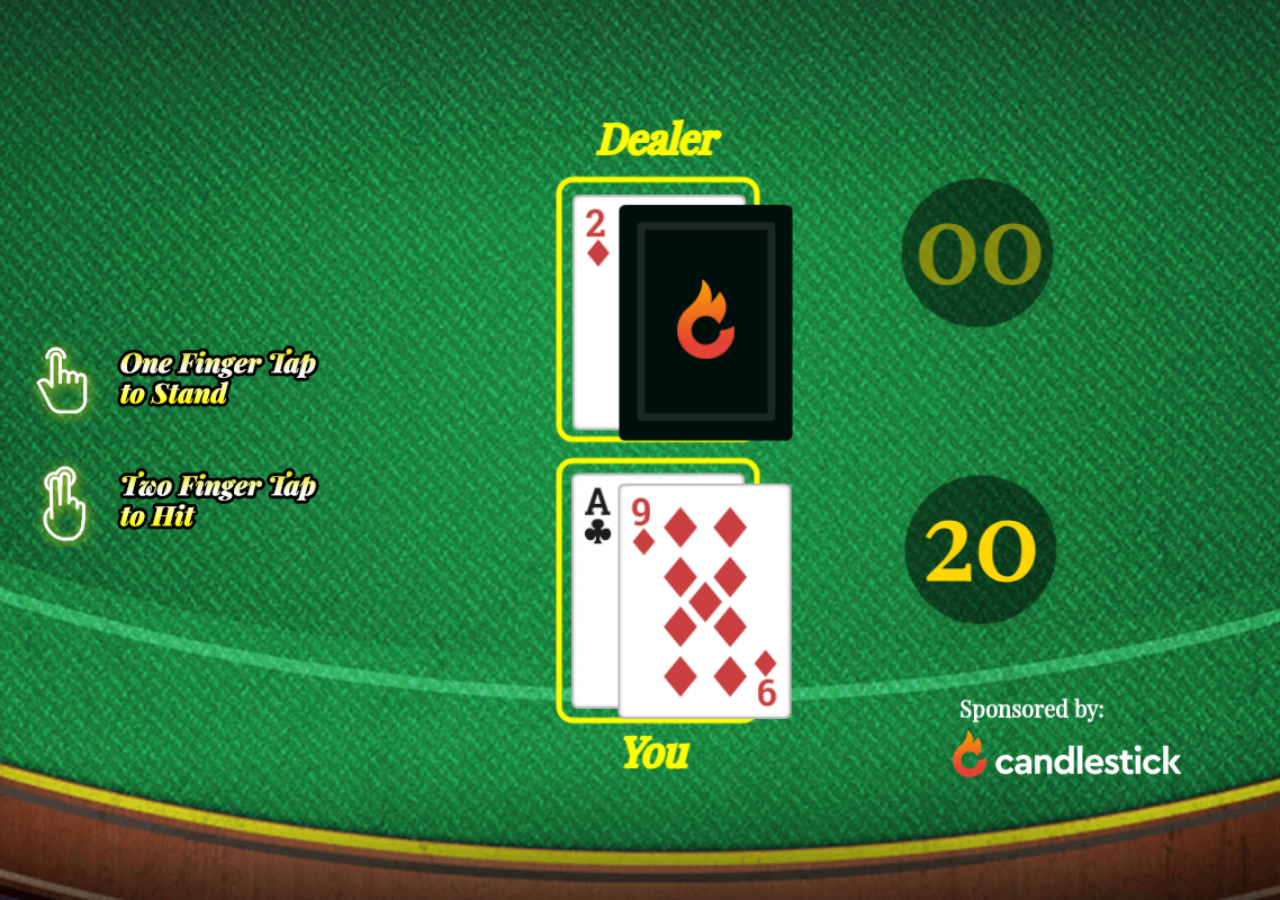
==== assets/htmls/BlackjackFreeplayCandlestick_Playable.html @ 58e0f318 "Build and Deploy" ====
<!DOCTYPE HTML>
<!-- Original file name is: WebContent.html --->
<html><head><meta charset="UTF-8"><title>Game2</title><script>function GlobalObj(){
	this.pangle = false;
	this.unity = false;
	this.writingJSON = false;

	this.firstState="Level";
	this.orientation="l";
	this.LangCode='EN';
	this.debugPress={g:0,shift:0};
	this.geoDic={};
	this.webfontGEOTextObjs=[];
	this.ButtonObjs=[];
 
	// Paste generated JSONs here
	this.landscapeJSON = {"__world":{"position":{"x":0,"y":0},"scale":{"x":1,"y":1},"angle":0,"group":{"position":{"x":0,"y":0},"scale":{"x":0.92,"y":0.92},"angle":0},"hand":{"position":{"x":1061,"y":656},"scale":{"x":0.5,"y":0.5},"angle":0},"endCard":{"position":{"x":0,"y":0},"scale":{"x":1,"y":1},"angle":0,"logo":{"position":{"x":587,"y":63},"scale":{"x":1,"y":1},"angle":0},"endCardWin":{"position":{"x":591,"y":216},"scale":{"x":1,"y":1},"angle":0},"endCardWinGlow":{"position":{"x":590,"y":217},"scale":{"x":1,"y":1},"angle":0},"endCardLose":{"position":{"x":587,"y":224},"scale":{"x":1,"y":1},"angle":0},"endCardLoseGlow":{"position":{"x":587,"y":226},"scale":{"x":1,"y":1},"angle":0},"playNow":{"position":{"x":552,"y":324},"scale":{"x":1,"y":1},"angle":0,"playAgainButton":{"position":{"x":32,"y":29},"scale":{"x":1,"y":1},"angle":0}},"bannerAds":{"position":{"x":0,"y":0},"scale":{"x":1,"y":1},"angle":0,"bannerAds4":{"position":{"x":891,"y":515},"scale":{"x":0.9774657739937973,"y":0.9774657739937973},"angle":0},"bannerAds3":{"position":{"x":493,"y":513},"scale":{"x":1,"y":1},"angle":0},"bannerAds2":{"position":{"x":171,"y":517},"scale":{"x":1,"y":1},"angle":0},"bannerAds1":{"position":{"x":566,"y":511},"scale":{"x":0.6433611682533797,"y":0.2583062423303395},"angle":0}}},"cornerIconGroup":{"position":{"x":-10,"y":-8},"scale":{"x":1,"y":1},"angle":0,"sponsored":{"position":{"x":920,"y":561},"scale":{"x":1,"y":1},"angle":0},"cornerIcon":{"position":{"x":988,"y":601},"scale":{"x":1,"y":1},"angle":0}},"scene1":{"position":{"x":0,"y":0},"scale":{"x":1,"y":1},"angle":0,"tempDealer2":{"position":{"x":585,"y":445},"scale":{"x":0.8,"y":0.8},"angle":0},"tempDealer1":{"position":{"x":585,"y":195},"scale":{"x":0.8,"y":0.8},"angle":0},"infoHolder":{"position":{"x":0,"y":0},"scale":{"x":0.8,"y":0.8},"angle":0,"info":{"position":{"x":199,"y":363},"scale":{"x":1,"y":1},"angle":0},"infoBox":{"position":{"x":57,"y":362},"scale":{"x":1,"y":1},"angle":0},"infoBox1":{"position":{"x":55,"y":258},"scale":{"x":1,"y":1},"angle":0},"info1":{"position":{"x":199,"y":259},"scale":{"x":1,"y":1},"angle":0}},"dealerScoreGroup":{"position":{"x":0,"y":0},"scale":{"x":0.8,"y":0.8},"angle":0,"dealerScore":{"position":{"x":871,"y":138},"scale":{"x":1,"y":1},"angle":0},"holderDealer":{"position":{"x":869,"y":145},"scale":{"x":1,"y":1},"angle":0}},"userScoreGroup":{"position":{"x":0,"y":0},"scale":{"x":0.8,"y":0.8},"angle":0,"userScore":{"position":{"x":872,"y":402},"scale":{"x":1,"y":1},"angle":0},"holderUser":{"position":{"x":872,"y":409},"scale":{"x":1,"y":1},"angle":0}},"userName":{"position":{"x":584,"y":591},"scale":{"x":0.8,"y":0.8},"angle":0},"dealerName":{"position":{"x":587,"y":46},"scale":{"x":0.8,"y":0.8},"angle":0},"tempDealer":{"position":{"x":583,"y":151},"scale":{"x":0.8,"y":0.8},"angle":0},"tempUser":{"position":{"x":582,"y":400},"scale":{"x":0.8,"y":0.8},"angle":0}},"background":{"position":{"x":569,"y":231},"scale":{"x":1.5,"y":1.5},"angle":0},"camera":{"position":{"x":569,"y":320},"scale":{"x":1,"y":1},"angle":0}}}
	
	this.portraitJSON  = {"__world":{"position":{"x":0,"y":0},"scale":{"x":1,"y":1},"angle":0,"group":{"position":{"x":0,"y":0},"scale":{"x":0.92,"y":0.92},"angle":0},"hand":{"position":{"x":286.9999862909317,"y":581},"scale":{"x":0.5,"y":0.5},"angle":0},"endCard":{"position":{"x":-251,"y":233},"scale":{"x":1,"y":1},"angle":0,"logo":{"position":{"x":576,"y":-148},"scale":{"x":1,"y":1},"angle":0},"endCardWin":{"position":{"x":574,"y":213},"scale":{"x":1,"y":1},"angle":0},"endCardWinGlow":{"position":{"x":573,"y":214},"scale":{"x":1,"y":1},"angle":0},"endCardLose":{"position":{"x":570,"y":221},"scale":{"x":1,"y":1},"angle":0},"endCardLoseGlow":{"position":{"x":570,"y":223},"scale":{"x":1,"y":1},"angle":0},"bannerAds":{"position":{"x":41,"y":283},"scale":{"x":1,"y":1},"angle":0,"bannerAds4":{"position":{"x":581,"y":547},"scale":{"x":0.9774657739937973,"y":0.9774657739937973},"angle":0},"bannerAds3":{"position":{"x":591,"y":478},"scale":{"x":1,"y":1},"angle":0},"bannerAds2":{"position":{"x":334,"y":517},"scale":{"x":1,"y":1},"angle":0},"bannerAds1":{"position":{"x":534,"y":511},"scale":{"x":0.35,"y":0.2583062423303395},"angle":0}},"playNow":{"position":{"x":541,"y":424},"scale":{"x":1,"y":1},"angle":0,"playAgainButton":{"position":{"x":28,"y":-23},"scale":{"x":1,"y":1},"angle":0}}},"cornerIconGroup":{"position":{"x":-385,"y":455},"scale":{"x":1,"y":1},"angle":0,"sponsored":{"position":{"x":918,"y":569},"scale":{"x":1,"y":1},"angle":0},"cornerIcon":{"position":{"x":935,"y":592},"scale":{"x":0.6,"y":0.6},"angle":0}},"scene1":{"position":{"x":0,"y":0},"scale":{"x":1,"y":1},"angle":0,"tempDealer2":{"position":{"x":143,"y":678},"scale":{"x":0.8,"y":0.8},"angle":0},"tempDealer1":{"position":{"x":143,"y":341},"scale":{"x":0.8,"y":0.8},"angle":0},"infoHolder":{"position":{"x":0,"y":0},"scale":{"x":0.8,"y":0.8},"angle":0,"info":{"position":{"x":378,"y":1047},"scale":{"x":1,"y":1},"angle":0},"infoBox":{"position":{"x":265,"y":1044},"scale":{"x":1,"y":1},"angle":0},"infoBox1":{"position":{"x":50,"y":1044},"scale":{"x":1,"y":1},"angle":0},"info1":{"position":{"x":158,"y":1045},"scale":{"x":1,"y":1},"angle":0}},"dealerScoreGroup":{"position":{"x":0,"y":0},"scale":{"x":0.8,"y":0.8},"angle":0,"dealerScore":{"position":{"x":482,"y":331},"scale":{"x":1,"y":1},"angle":0},"holderDealer":{"position":{"x":483,"y":341},"scale":{"x":1,"y":1},"angle":0}},"userScoreGroup":{"position":{"x":0,"y":0},"scale":{"x":0.8,"y":0.8},"angle":0,"userScore":{"position":{"x":483,"y":664},"scale":{"x":1,"y":1},"angle":0},"holderUser":{"position":{"x":483,"y":673},"scale":{"x":1,"y":1},"angle":0}},"userName":{"position":{"x":136,"y":831},"scale":{"x":0.8,"y":0.8},"angle":0},"dealerName":{"position":{"x":144,"y":184},"scale":{"x":0.8,"y":0.8},"angle":0},"tempDealer":{"position":{"x":99,"y":308},"scale":{"x":1,"y":1},"angle":0},"tempUser":{"position":{"x":101,"y":657},"scale":{"x":1,"y":1},"angle":0}},"background":{"position":{"x":324,"y":379},"scale":{"x":2,"y":2},"angle":0},"camera":{"position":{"x":320,"y":569},"scale":{"x":1,"y":1},"angle":0}}}

	this.customDebugButtons=['Write \n UN JSONs'];
	this.webfonts=['Baloo Bhaijaan'];
	this.currScalingMode="";
	this.myStates={Level_l:Level_l,Level_p:Level_p};
	this.prevWindowWidth=0;this.prevWindowHeight=0;
	this.cameraOffsetX=0;this.cameraOffsetY=0;
	this.anchoredObjects=[];
}
GlobalObj.prototype.create = function(){};
const Anchor={H_LEFT:1,H_NONE:2,H_RIGHT:3,V_TOP:4,V_NONE:5,V_BOTTOM:6},templateVersion="V1.2",templateDate="03/01/21";</script><script>function DebugObj(){this.isInitialized=!1,this.isActive=!1,this.isKeysHeld=!1,this.watchList=[],this.g_debug="",this.watchMap=[],this.watchLines=0,this.watchWidth=0,this.gameState=null,this.mouseWheelDir=0,this.baseTextColors=["#ffffff","#00ff00","#ff00ff"],this.currColorId=0,this.isHelpActive=!1,this.isInputExtActive=!1}DebugObj.prototype.init=function(e){if(!e.game.device.iOS&&!e.game.device.android&&e.game.device.desktop){e.game.canvas.oncontextmenu=function(e){e.preventDefault()},this.isInitialized=!0,this.gameState=e,this.g_debug=e.game.add.group(),this.camAnchor=this.g_debug.create(16,60,"debugBtn"),this.camAnchor.scale.setTo(.3,.3),this.camAnchor.inputEnabled=!0,this.camAnchor.input.enableDrag(),this.camAnchor.fixedToCamera=!0,this.camAnchor.setScaleMinMax(this.camAnchor.scale.x,this.camAnchor.scale.y),this.camAnchor.isActive=!0,this.watchAnchor=this.g_debug.create(16,300,"debugBtn"),this.watchAnchor.scale.setTo(.3,.3),this.watchAnchor.inputEnabled=!0,this.watchAnchor.input.enableDrag(),this.watchAnchor.fixedToCamera=!0,this.watchAnchor.setScaleMinMax(this.watchAnchor.scale.x,this.watchAnchor.scale.y),this.watchAnchor.isActive=!0,this.inputAnchor=this.g_debug.create(16,180,"debugBtn"),this.inputAnchor.scale.setTo(.3,.3),this.inputAnchor.inputEnabled=!0,this.inputAnchor.input.enableDrag(),this.inputAnchor.fixedToCamera=!0,this.inputAnchor.setScaleMinMax(this.inputAnchor.scale.x,this.inputAnchor.scale.y),this.inputAnchor.isActive=!0,e.game.time.advancedTiming=!0,e.game.clearBeforeRender=!0,cycleKey=e.game.input.keyboard.addKey(Phaser.Keyboard.C),cycleKey.onDown.add(this.cycleTextColor,e),helpKey=e.game.input.keyboard.addKey(Phaser.Keyboard.H),helpKey.onDown.add(this.helpToggle,e),inputKey=e.game.input.keyboard.addKey(Phaser.Keyboard.I),inputKey.onDown.add(this.inputToggle,e),this.anchors=[this.camAnchor,this.watchAnchor,this.inputAnchor];for(var a=0;a<this.anchors.length;a++)this.anchors[a].inputEnabled=!0,this.anchors[a].events.onInputDown.add(this.anchorToggle,this,null,this.anchors[a],e);Debug.setActive(!1)}},DebugObj.prototype.watch=function(e,a,t,i,s,r,c){this.isActive&&(this.watchList.includes(e)||this.watchList.push(e),this.watchMap[e]=[a,t,i,s,r,c])},DebugObj.prototype.setActive=function(e){this.isActive=e,console.log(this.isActive),this.isActive?this.g_debug.visible=!0:this.g_debug.visible=!1},DebugObj.prototype.update=function(){if(null!=this.game.input&&this.game.input.keyboard.isDown(Phaser.Keyboard.D)&&this.game.input.keyboard.isDown(Phaser.Keyboard.CONTROL)&&this.game.input.keyboard.isDown(Phaser.Keyboard.ALT)?Debug.isKeysHeld||(Debug.isInitialized||Debug.init(this),Debug.setActive(!Debug.isActive),Debug.isKeysHeld=!0,Debug.isActive||this.game.debug.reset()):Debug.isKeysHeld&&(Debug.isKeysHeld=!1),Debug.isActive){var e=1;this.game.input.keyboard.isDown(Phaser.Keyboard.SHIFT)&&(e=2),this.game.input.keyboard.isDown(Phaser.Keyboard.CONTROL)&&(e=.2),this.game.input.keyboard.isDown(Phaser.Keyboard.UP)?this.fCamera.y-=7*e/this.game.camera.scale.x:this.game.input.keyboard.isDown(Phaser.Keyboard.DOWN)&&(this.fCamera.y+=7*e/this.game.camera.scale.x),this.game.input.keyboard.isDown(Phaser.Keyboard.LEFT)?this.fCamera.x-=7*e/this.game.camera.scale.x:this.game.input.keyboard.isDown(Phaser.Keyboard.RIGHT)&&(this.fCamera.x+=7*e/this.game.camera.scale.x);var a=1;this.game.input.keyboard.isDown(Phaser.Keyboard.SHIFT)&&(a=2),this.game.input.keyboard.isDown(Phaser.Keyboard.CONTROL)&&(a=.2),this.game.input.keyboard.isDown(Phaser.Keyboard.A)?(this.game.camera.scale.x*=1+.02*a,this.game.camera.scale.y*=1+.02*a):this.game.input.keyboard.isDown(Phaser.Keyboard.Z)?(this.game.camera.scale.x*=1-.02*a,this.game.camera.scale.y*=1-.02*a):this.game.input.keyboard.isDown(Phaser.Keyboard.X)&&(this.game.camera.scale.x=1,this.game.camera.scale.y=1)}},DebugObj.prototype.render=function(e){if(this.isActive){if("p"==Global.orientation){var a=new Phaser.Rectangle(e.game.camera.x-.5*(854-e.game.camera.width),e.game.camera.y,107,1138),t=new Phaser.Rectangle(e.game.camera.x-.5*(854-e.game.camera.width)+640+107,e.game.camera.y,107,1138);e.game.debug.geom(a,"rgba(255,0,0,0.15)"),e.game.debug.geom(t,"rgba(255,0,0,0.15)")}else{var i=new Phaser.Rectangle(e.game.camera.x,e.game.camera.y-.5*(854-e.game.camera.height),1138,107),s=new Phaser.Rectangle(e.game.camera.x,e.game.camera.y-.5*(854-e.game.camera.height)+640+107,1138,107);e.game.debug.geom(i,"rgba(255,0,0,0.15)"),e.game.debug.geom(s,"rgba(255,0,0,0.15)")}var r=new Phaser.Rectangle(e.game.camera.x+.5*e.game.camera.width-20,e.game.camera.y+.5*e.game.camera.height-1,40,2),c=new Phaser.Rectangle(e.game.camera.x+.5*e.game.camera.width-1,e.game.camera.y+.5*e.game.camera.height-20,2,40);if(e.game.debug.geom(r,"rgba(255,0,0,0.25)"),e.game.debug.geom(c,"rgba(255,0,0,0.25)"),"p"==Global.orientation){var h=new Phaser.Rectangle(e.game.camera.x-.5*(640-e.game.camera.width),e.game.camera.y+.5*e.game.camera.height+320,640,10),g=new Phaser.Rectangle(e.game.camera.x-.5*(640-e.game.camera.width),e.game.camera.y+.5*e.game.camera.height-320,640,10);e.game.debug.geom(h,"rgba(255,0,0,0.15)"),e.game.debug.geom(g,"rgba(255,0,0,0.15)")}else{var o=new Phaser.Rectangle(e.game.camera.x+.5*e.game.camera.width+320,e.game.camera.y-.5*(640-e.game.camera.height),10,640),m=new Phaser.Rectangle(e.game.camera.x+.5*e.game.camera.width-320,e.game.camera.y-.5*(640-e.game.camera.height),10,640);e.game.debug.geom(o,"rgba(255,0,0,0.15)"),e.game.debug.geom(m,"rgba(255,0,0,0.15)")}if(this.camAnchor.isActive){var n=this.camAnchor.cameraOffset.x,u=this.camAnchor.cameraOffset.y,d=new Phaser.Rectangle(e.game.camera.x+n-8,e.game.camera.y+u-8,242,44);e.game.debug.geom(d,"rgba(50,50,50,0.5)"),e.game.debug.cameraInfo(e.game.camera,this.camAnchor.cameraOffset.x,this.camAnchor.cameraOffset.y+50,this.baseTextColors[this.currColorId]),e.game.debug.text("camScale: ",this.camAnchor.cameraOffset.x+40,this.camAnchor.cameraOffset.y+10,this.baseTextColors[this.currColorId]),e.game.debug.text("          "+e.game.camera.scale.x.toFixed(3),this.camAnchor.cameraOffset.x+40,this.camAnchor.cameraOffset.y+10,"#ff0000"),e.game.debug.text("fCam x: ",this.camAnchor.cameraOffset.x+40,this.camAnchor.cameraOffset.y+30,this.baseTextColors[this.currColorId]),e.game.debug.text("        "+Math.round(e.fCamera.x),this.camAnchor.cameraOffset.x+40,this.camAnchor.cameraOffset.y+30,"#ff0000"),e.game.debug.text("y: ",this.camAnchor.cameraOffset.x+40+125,this.camAnchor.cameraOffset.y+30,this.baseTextColors[this.currColorId]),e.game.debug.text("   "+Math.round(e.fCamera.y),this.camAnchor.cameraOffset.x+40+125,this.camAnchor.cameraOffset.y+30,"#ff0000")}else e.game.debug.text("Camera",this.camAnchor.cameraOffset.x+40,this.camAnchor.cameraOffset.y+15);if(e.game.debug.text("FPS: "+e.game.time.fps||"FPS: --",16,40,"#00ff00"),this.inputAnchor.isActive?e.game.debug.inputInfo(this.inputAnchor.cameraOffset.x,this.inputAnchor.cameraOffset.y+35,this.baseTextColors[this.currColorId]):e.game.debug.text("Input",this.inputAnchor.cameraOffset.x+40,this.inputAnchor.cameraOffset.y+15),this.isInputExtActive&&e.game.debug.pointer(e.game.input.activePointer),this.isHelpActive){var b=e.game.camera.width-600,l=["ctl + alt + d - Toggle debug overlay","H - Toggle help (this panel)","I - input pointer debug toggle"," ","Anchors","Draggable, right click to toggle hide/show"," ","Camera Controls","Directional Buttons - move fCamera","A/Z - Zoom In/Out (increase/decrease camera scale)","Ctrl (hold) - decreases camera move/zoom speed if held","Shift (hold) - increases camera move/zoom speed if held","X - reset camera scale to 1.0","C - cycle default debug text color"],f=new Phaser.Rectangle(e.game.camera.x+b-15,e.game.camera.y+50-15,560,15*(l.length+1));e.game.debug.geom(f,"rgba(80,80,80,0.75)");for(var y=0;y<l.length;y++)e.game.debug.text(l[y],b,50+15*y)}this.watchAnchor.isActive?this.renderWatch(e,this.watchAnchor.cameraOffset.x,this.watchAnchor.cameraOffset.y+40):e.game.debug.text("Watch",this.watchAnchor.cameraOffset.x+40,this.watchAnchor.cameraOffset.y+15)}},DebugObj.prototype.renderWatch=function(e,a,t){var i=0,s=this.watchMap,r=this,c=20*this.watchLines+36,h=105+9.5*this.watchWidth+16,g=new Phaser.Rectangle(e.game.camera.x+a-8,e.game.camera.y+t-18,h,c);e.game.debug.geom(g,"rgba(50,50,50,0.5)");var o=0;this.watchList.forEach(function(c){e.game.debug.text(c,a,t+20*i,r.baseTextColors[r.currColorId]),s[c].forEach(function(s){var r=s;if(null!=s){isNaN(s)||(r=s%1!=0?s.toPrecision(6):s);var c="#ff0000";Number.isInteger(r)?c="#ff00ff":"string"==typeof r&&isNaN(r)&&(c="#ff7700"),r.length>o&&(o=r.length),e.game.debug.text(r,a+105,t+20*i,c),i++}})}),this.watchLines=i-1,this.watchWidth=o},DebugObj.prototype.cycleTextColor=function(){Debug.isActive&&(Debug.currColorId=(Debug.currColorId+1)%Debug.baseTextColors.length)},DebugObj.prototype.helpToggle=function(){Debug.isActive&&(Debug.isHelpActive=!Debug.isHelpActive)},DebugObj.prototype.inputToggle=function(){Debug.isActive&&(Debug.isInputExtActive=!Debug.isInputExtActive)},DebugObj.prototype.anchorToggle=function(e,a,t,i){i.game.input.activePointer.rightButton.isDown&&(t.isActive=!t.isActive)};</script><script>function Game(){}var fadeIn=!0,fadeOut=!1,changeOrientation=!1,BlackJack={PLAYER:0,DEALER:1},STATE={GAME:0,END:1,MENU:2},win=0,lose=0;Game.prototype.afterCreate=function(){changeOrientation=!0,this.money=1e3,this.playGroup=null,this.hitButton=null,this.standButton=null,this.doubleDownButton=null,this.dealerText=null,this.playerText=null,this.cardsGroup=null,this.pointerGroup=null,this.deck=[],this.hand=[],this.dealer=[],this.turn=BlackJack.PLAYER,this.state=STATE.MENU,this.playerHandMin=0,this.playerHandMax=0,this.playerHandBest=0,this.dealerHandMin=0,this.dealerHandMax=0,this.hitOnSoft17=!0,this.cardsGroup=null,this.gameActive=!0,this.interactions=0,this.cardsGroup=this.add.group(),this.pointerGroup=this.add.group(),this.cardsGroup.scale.set(.92),this.load.atlas("cards"),this.endCard=[this.fPlayNow,this.fBannerAds,this.fLogo,this.fYouFinishName,this.fDealerFinishName,this.fBorder,this.fScoreboard],this.endCardWin=[this.fEndCardWin],this.endCardLose=[this.fEndCardLose],this.scene1=[this.fDealerScoreGroup,this.fUserScoreGroup,this.fDealerName,this.fUserName,this.fTempDealer1,this.fTempDealer2,this.fInfoHolder],this.fEndCardWin.animations.add("you-win"),this.fEndCardLose.animations.add("you-lose"),this.fEndCardWinGlow.animations.add("win-glow"),this.fEndCardLoseGlow.animations.add("lose-glow"),this.fCornerIcon.inputEnabled=!0,this.fCornerIcon.events.onInputDown.add(SimpleDuck.redirect,this),this.fBannerAds1.inputEnabled=!0,this.bgm=this.game.sound.add("bgm"),this.winSound=this.game.sound.add("win"),this.loseSound=this.game.sound.add("lose"),this.cardDealSound=this.game.sound.add("card-deal"),this.bgm.loop=!0,this.bgm.play(),this.bgm.volume=.3,this.cardDealSound.volume=3,"suspended"===this.game.sound.context.state&&(this.game.sound.context.resume(),this.bgm.play()),this.fInfoBox.animations.add("glow-2-taps"),this.fInfoBox.animations.play("glow-2-taps",5,!0),this.fInfoBox1.animations.add("glow-1-taps"),this.fInfoBox1.animations.play("glow-1-taps",5,!0),this.fTempDealer.alpha=0,this.fTempUser.alpha=0,this.fHand.alpha=0,this.fEndCardWinGlow.alpha=0,this.fEndCardLoseGlow.alpha=0,this.fBackgroundEnd.alpha=0,Game.prototype.hideOptions.call(this,this.scene1),Game.prototype.hideOptions.call(this,this.endCard),Game.prototype.hideOptions.call(this,this.endCardWin),Game.prototype.hideOptions.call(this,this.endCardLose),1==Global.unity&&"p"==Global.orientation&&(Game.prototype.onOrientationChanged.call(this),changeOrientation=!1),Game.prototype.ResetGame.call(this)},Game.prototype.ResetGame=function(){this.state=STATE.MENU,this.fBannerAds1.inputEnabled=!1,this.fBackgroundEnd.alpha=0,this.fBannerAds4.inputEnabled=!1,this.fEndCardWinGlow.alpha=0,this.fEndCardLoseGlow.alpha=0,this.fPlayAgainButton.inputEnabled=!1,this.fCornerIconGroup.alpha=1,this.deck=[],this.hand=[],this.dealer=[],this.turn=BlackJack.PLAYER,this.playerHandMin=0,this.playerHandMax=0,this.playerHandBest=0,this.dealerHandMin=0,this.dealerHandMax=0,this.dealerHandBest=0,this.hitOnSoft17=!0,this.hand=[],this.dealer=[],Game.prototype.optionTween.call(this,this.endCard,fadeOut,100,130),Game.prototype.optionTween.call(this,this.endCardLose,fadeOut,100,130),Game.prototype.optionTween.call(this,this.endCardWin,fadeOut,100,130),Game.prototype.optionTween.call(this,this.scene1,fadeIn,100,130),this.fDealerScore.alpha=.5,this.fDealerScore.setText("00"),this.fUserScore.alpha=.5,this.fUserScore.setText("00"),this.fWin.alpha=0,this.fLose.alpha=0,Game.prototype.StartRound.call(this),Game.prototype.ResetDeck.call(this),Game.prototype.initialDeal.call(this)},Game.prototype.update=function(){Game.prototype.Tapping.call(this)};var tweenDealCard,canTap=!1,maxCheckTapping=50,minCheckTapping=0,pointer1IsDown=!1,pointer2IsDown=!1;Game.prototype.Tapping=function(){var e;this.input.pointer1.isDown&&((e=this.pointerGroup.create(this.input.pointer1.position.x,this.input.pointer1.position.y,"Tap-Opacity")).alpha=.5,e.anchor.x=.5,e.anchor.y=.5,this.game.add.tween(e).to({alpha:0},300,Phaser.Easing.Linear.None,!0,0,0,!1));this.input.pointer2.isDown&&((e=this.pointerGroup.create(this.input.pointer2.position.x,this.input.pointer2.position.y,"Tap-Opacity")).alpha=.5,e.anchor.x=.5,e.anchor.y=.5,this.game.add.tween(e).to({alpha:0},300,Phaser.Easing.Linear.None,!0,0,0,!1));0!=canTap&&this.state!=STATE.END&&this.state!=STATE.MENU&&this.turn!==BlackJack.DEALER&&((this.input.pointer1.isDown||this.game.input.keyboard.isDown(Phaser.Keyboard.LEFT))&&(pointer1IsDown=!0),(this.input.pointer2.isDown||this.game.input.keyboard.isDown(Phaser.Keyboard.RIGHT))&&(pointer2IsDown=!0),1==pointer1IsDown&&minCheckTapping++,minCheckTapping>50&&(minCheckTapping=0,canTap=!1,1==pointer1IsDown&&1==pointer2IsDown?Game.prototype.clickHit.call(this):Game.prototype.clickStand.call(this),pointer1IsDown=!1,pointer2IsDown=!1))},Game.prototype.Redirect=function(){SimpleDuck.redirect()},Game.prototype.onOrientationChanged=function(){if(0!=changeOrientation){if("p"==Global.orientation){SimpleDuck.loadPortraitJSON(this.game);var e=1,t=1;userPosX=this.fTempUser.position.x,userPosY=this.fTempUser.position.y,dealerPosX=this.fTempDealer.position.x,dealerPosY=this.fTempDealer.position.y,this.hand.forEach(function(t){var a=userPosX-100+80*e,i=userPosY-30+10*e;t.sprite.position.x=a,t.sprite.position.y=i,e++}),this.dealer.forEach(function(e){var a=dealerPosX-100+80*t,i=dealerPosY-50+10*t;e.sprite.position.x=a,e.sprite.position.y=i,t++}),this.fBannerAds3.fontSize=18,this.fBannerAds3.strokeThickness=1}else{SimpleDuck.loadLandscapeJSON(this.game);e=1,t=1;userPosX=this.fTempUser.position.x,userPosY=this.fTempUser.position.y,dealerPosX=this.fTempDealer.position.x,dealerPosY=this.fTempDealer.position.y,this.hand.forEach(function(t){var a=userPosX-100+80*e,i=userPosY-30+10*e;t.sprite.position.x=a,t.sprite.position.y=i,e++}),this.dealer.forEach(function(e){var a=dealerPosX-100+80*t,i=dealerPosY-50+10*t;e.sprite.position.x=a,e.sprite.position.y=i,t++}),this.fBannerAds3.fontSize=26,this.fBannerAds3.strokeThickness=2}this.cardsGroup.scale.set(.92)}},Game.prototype.loopHand=function(e,t,a,i){this.handTween=0==t?this.game.add.tween(this.fHand.position).to({x:e[t].position.x,y:e[t].position.y},i,Phaser.Easing.Linier,!0,0,0,!1):this.game.add.tween(this.fHand.position).to({x:e[t].position.x,y:e[t].position.y},a,Phaser.Easing.Sinusoidal.InOut,!0,0,0,!1),this.handTween.onComplete.add(function(){this.handTween.onComplete.removeAll(this),this.handScaleTween=this.game.add.tween(this.fHand.scale).to({x:"-.03",y:"-.03"},120,Phaser.Easing.Sinusoidal.InOut,!0,0,0,!0),this.game.add.tween(e[t].scale).to({x:"-.04",y:"-.04"},100,Phaser.Easing.Sinusoidal.InOut,!0,0,0,!0),this.handScaleTween.onComplete.add(function(){this.handScaleTween.onComplete.removeAll(this),t==e.length-1&&(t=-1),Game.prototype.loopHand.call(this,e,t+1,a,i)},this)},this)},Game.prototype.optionTween=function(e,t,a,i){for(var s=0,n=0;n<e.length;n++)this.game.add.tween(e[n]).to({alpha:0},a,Phaser.Easing.Linear.None,!0,s,0,!1),t?(e[n].scale.x=.8,e[n].scale.y=.8,this.game.add.tween(e[n].scale).to({x:1,y:1},300,Phaser.Easing.Sinusoidal.InOut,!0,s,0,!1),this.game.add.tween(e[n]).to({alpha:1},a,Phaser.Easing.Linear.None,!0,s,0,!1)):(this.game.add.tween(e[n].scale).to({x:.5,y:.5},300,Phaser.Easing.Sinusoidal.InOut,!0,s,0,!1),this.game.add.tween(e[n]).to({alpha:0},a,Phaser.Easing.Linear.None,!0,s,0,!1)),s+=i},Game.prototype.hideOptions=function(e){for(var t=0;t<e.length;t++)e[t].alpha=0},Game.prototype.ResetDeck=function(){for(var e=["clubs","spades","hearts","diamonds"],t=0;t<e.length;t++){for(var a=2;a<=10;a++)this.deck.push(new Card(e[t],a));this.deck.push(new Card(e[t],11,"Ace")),this.deck.push(new Card(e[t],10,"Jack")),this.deck.push(new Card(e[t],10,"Queen")),this.deck.push(new Card(e[t],10,"King"))}},Card=function(e,t,a){void 0===a&&(a=t),this.suit=e,this.value=t,this.texture=e+a,this.sprite=null},Game.prototype.StartRound=function(){this.cardsGroup.removeAll(!0,!0),turn=BlackJack.PLAYER},Game.prototype.ClickPlay=function(){this.resetDeck(),this.hand=[],this.dealer=[],Game.prototype.initialDeal.call(this)},Game.prototype.initialDeal=function(){Game.prototype.dealCardToPlayer.call(this,0,!1),Game.prototype.dealCardToDealer.call(this,500,!0,!1),Game.prototype.dealCardToPlayer.call(this,1e3,!1),(tweenDealCard=Game.prototype.dealCardToDealer.call(this,1500,!1,!1)).onComplete.add(function(){canTap=!0,this.state=STATE.GAME,Game.prototype.calculatePlayerHand.call(this)},this)},Game.prototype.playerHasBlackjack=function(){return 2===this.hand.length&&21===this.playerHandBest&&(11===this.hand[0].value&&10===this.hand[1].value||10===this.hand[0].value&&11===this.hand[1].value)},Game.prototype.dealCardToPlayer=function(e,t){null==t&&(t=!0);var a=25*this.hand.length,i=0;game=this.game;var s=80-10*this.hand.length;if(t){userPosX=this.fTempUser.position.x,userPosY=this.fTempUser.position.y;s=80-10*this.hand.length;this.hand.forEach(function(e){var t=userPosX-30+i*s-a,n=userPosY-30+10*i;game.add.tween(e.sprite).to({x:t,y:n},130,Phaser.Easing.Linier,!0,0,0,!1),i++})}for(var n=Game.prototype.getCardFromDeck.call(this);Game.prototype.calculateDealerHandSimple.call(this)==n.value+Game.prototype.calculatePlayerHandSimple.call(this);)n=Game.prototype.getCardFromDeck.call(this);n.sprite=this.cardsGroup.create(400,-400,"cards",n.texture),n.sprite.bringToTop(),n.sprite.scale.x=1.2,n.sprite.scale.y=1.2;var o=this.fTempUser.position.x-30+this.hand.length*s-a,r=this.fTempUser.position.y-30+10*this.hand.length;this.add.tween(n.sprite).to({y:r},500,"Sine.easeIn",!0,e);var h=this.add.tween(n.sprite).to({x:o},500,"Sine.easeIn",!0,e+250);return this.cardDealSound.play(),this.hand.push(n),h},Game.prototype.dealCardToDealer=function(e,t,a){null==a&&(a=!0);var i=25*this.dealer.length,s=0;game=this.game;var n=80-10*this.dealer.length;a&&(dealerPosX=this.fTempDealer.position.x,dealerPosY=this.fTempDealer.position.y,this.dealer.forEach(function(e){var t=dealerPosX-30+s*n-i,a=dealerPosY-50+10*s;game.add.tween(e.sprite).to({x:t,y:a},130,Phaser.Easing.Linier,!0,0,0,!1),s++}));for(var o=Game.prototype.getCardFromDeck.call(this);Game.prototype.calculatePlayerHandSimple.call(this)==o.value+Game.prototype.calculateDealerHandSimple.call(this);)o=Game.prototype.getCardFromDeck.call(this);var r=t?o.texture:"back";o.sprite=this.cardsGroup.create(400,-400,"cards",r),o.sprite.bringToTop(),o.sprite.scale.x=1.2,o.sprite.scale.y=1.2;var h=this.fTempDealer.position.x-30+this.dealer.length*n-i,l=this.fTempDealer.position.y-50+10*this.dealer.length;this.add.tween(o.sprite).to({y:l},500,"Sine.easeIn",!0,e);var p=this.add.tween(o.sprite).to({x:h},500,"Sine.easeIn",!0,e+250);return this.cardDealSound.play(),this.dealer.push(o),p},Game.prototype.getCardFromDeck=function(){var e;return e=Math.floor(Math.random()*this.deck.length-1),this.deck.splice(e,1)[0]},Game.prototype.dealersTurn=function(){this.turn=BlackJack.DEALER,this.dealer[1].sprite.frameName=this.dealer[1].texture,Game.prototype.calculateDealerHand.call(this)},Game.prototype.clickHit=function(){this.turn!==BlackJack.DEALER&&this.state!=STATE.END&&(console.log("HIT!"),(tweenDealCard=Game.prototype.dealCardToPlayer.call(this,0)).onComplete.add(function(){Game.prototype.calculatePlayerHand.call(this),canTap=!0},this))},Game.prototype.clickStand=function(){this.turn!==BlackJack.DEALER&&this.state!=STATE.END&&(console.log("STAND!"),Game.prototype.dealersTurn.call(this))},Game.prototype.clickDoubleDown=function(){this.turn!==BlackJack.DEALER&&Game.prototype.dealCardToPlayer(0).onComplete.add(Game.prototype.calculatePlayerHand,this)},Game.prototype.calculatePlayerHand=function(e,t,a){void 0===a&&(a=!1);var i=0,s=0;this.hand.forEach(function(e){i+=11===e.value?1:e.value,s+=e.value}),this.playerHandMin=i,this.playerHandMax=s,this.playerHandBest=s,s>21&&(this.playerHandBest=i),this.playerHandBest>21?(this.fUserScore.alpha=1,this.fUserScore.setText(this.playerHandBest),Game.prototype.dealersTurn.call(this)):(this.fUserScore.alpha=1,this.fUserScore.setText(this.playerHandBest),(21===this.playerHandBest||a)&&Game.prototype.dealersTurn.call(this))},Game.prototype.calculateDealerHand=function(){var e=0,t=0;this.dealer.forEach(function(a){e+=11===a.value?1:a.value,t+=a.value}),this.dealerHandMin=e,this.dealerHandMax=t,this.dealerHandBest=t,t>21&&(this.fDealerScore.alpha=1,this.dealerHandBest=e),this.dealerHandBest>21?(this.fDealerScore.alpha=.5,this.fDealerScore.setText(this.dealerHandBest),Game.prototype.playerWins.call(this)):(this.fDealerScore.alpha=1,this.fDealerScore.setText(this.dealerHandBest),this.playerHandBest>21?Game.prototype.dealerWins.call(this):this.dealerHandBest<17?(tweenDealCard=Game.prototype.dealCardToDealer.call(this,1500,!0)).onComplete.add(Game.prototype.calculateDealerHand,this):(this.fDealerScore.alpha=1,this.fDealerScore.setText(this.dealerHandBest),this.dealerHandBest<this.playerHandBest?Game.prototype.playerWins.call(this):this.dealerHandBest>this.playerHandBest?Game.prototype.dealerWins.call(this):20==this.dealerHandBest&&21==this.playerHandBest?Game.prototype.playerWins.call(this):Game.prototype.dealerHasBlackjack.call(this)?Game.prototype.dealerWins.call(this):Game.prototype.playerHasBlackjack.call(this)?Game.prototype.playerWins.call(this):this.dealerHandBest<this.playerHandBest?Game.prototype.playerWins.call(this):this.dealerHandBest>this.playerHandBest&&Game.prototype.dealerWins.call(this)))},Game.prototype.calculateDealerHandSimple=function(){var e=0,t=0;return this.dealer.forEach(function(a){e+=11===a.value?1:a.value,t+=a.value}),t>21?e:t,t},Game.prototype.calculatePlayerHandSimple=function(){var e=0,t=0;return this.hand.forEach(function(a){e+=11===a.value?1:a.value,t+=a.value}),t>21?e:t,t},Game.prototype.playerHasBlackjack=function(){return 2===this.hand.length&&21===this.playerHandBest&&(11===this.hand[0].value&&10===this.hand[1].value||10===this.hand[0].value&&11===this.hand[1].value)},Game.prototype.dealerHasBlackjack=function(){return 2===this.dealer.length&&21===this.dealerHandBest&&(11===this.dealer[0].value&&10===this.dealer[1].value||10===this.dealer[0].value&&11===this.dealer[1].value)},Game.prototype.dealerWins=function(){this.state=STATE.END,lose++,this.game.time.events.add(2.5*Phaser.Timer.SECOND,Game.prototype.anim=function(){this.loseSound.play(),this.cardsGroup.removeAll(!0,!0),this.gameActive=!1,this.fWin.setText(win),this.fLose.setText(lose),this.fBannerAds1.inputEnabled=!0,this.fBannerAds1.events.onInputDown.add(SimpleDuck.redirect,this),this.fEndCardLose.animations.play("you-lose",30,!1),game.add.tween(this.fBackgroundEnd).to({alpha:1},130,Phaser.Easing.Linier,!0,0,0,!1),game.add.tween(this.fWin).to({alpha:1},130,Phaser.Easing.Linier,!0,0,0,!1),game.add.tween(this.fLose).to({alpha:1},130,Phaser.Easing.Linier,!0,0,0,!1),this.game.time.events.add(1*Phaser.Timer.SECOND,Game.prototype.anim=function(){this.state!=STATE.GAME&&this.state!=STATE.MENU&&(this.fEndCardLose.alpha=0,this.fEndCardLoseGlow.alpha=1,this.fEndCardLoseGlow.animations.play("lose-glow",2,!0))},this),this.fCornerIconGroup.alpha=0,Game.prototype.optionTween.call(this,this.scene1,fadeOut,50,10),Game.prototype.optionTween.call(this,this.endCard,fadeIn,100,130),Game.prototype.optionTween.call(this,this.endCardLose,fadeIn,100,130),this.fBannerAds4.inputEnabled=!0,this.fBannerAds4.events.onInputDown.add(Game.prototype.Redirect,this),this.fPlayAgainButton.inputEnabled=!0,this.fPlayAgainButton.events.onInputDown.add(Game.prototype.ResetGame,this)},this)},Game.prototype.playerWins=function(){this.state=STATE.END,win++,this.game.time.events.add(2.5*Phaser.Timer.SECOND,Game.prototype.anim=function(){this.winSound.play(),this.cardsGroup.removeAll(!0,!0),this.gameActive=!1,this.fWin.setText(win),this.fLose.setText(lose),this.fBannerAds1.inputEnabled=!0,this.fBannerAds1.events.onInputDown.add(SimpleDuck.redirect,this),this.fEndCardWin.animations.play("you-win",30,!1),game.add.tween(this.fBackgroundEnd).to({alpha:1},130,Phaser.Easing.Linier,!0,0,0,!1),game.add.tween(this.fWin).to({alpha:1},130,Phaser.Easing.Linier,!0,0,0,!1),game.add.tween(this.fLose).to({alpha:1},130,Phaser.Easing.Linier,!0,0,0,!1),this.game.time.events.add(2.5*Phaser.Timer.SECOND,Game.prototype.anim=function(){this.state!=STATE.GAME&&this.state!=STATE.MENU&&(this.fEndCardWin.alpha=0,this.fEndCardWinGlow.alpha=1,this.fEndCardWinGlow.animations.play("win-glow",2,!0))},this),this.fCornerIconGroup.alpha=0,Game.prototype.optionTween.call(this,this.scene1,fadeOut,50,10),Game.prototype.optionTween.call(this,this.endCard,fadeIn,100,130),Game.prototype.optionTween.call(this,this.endCardWin,fadeIn,100,130),this.fBannerAds4.inputEnabled=!0,this.fBannerAds4.events.onInputDown.add(Game.prototype.Redirect,this),this.fPlayAgainButton.inputEnabled=!0,this.fPlayAgainButton.events.onInputDown.add(Game.prototype.ResetGame,this)},this)};</script><style type="text/css">@font-face{font-family:'Baloo Bhaijaan';src:url([data-uri])}</style><script>!function(t){var e;"object"==typeof exports?module.exports=t():("undefined"!=typeof window?e=window:"undefined"!=typeof global?e=global:"undefined"!=typeof self&&(e=self),e.p2=t())}(function(){return function a(t,i,s){function e(o,r){if(!i[o]){if(!t[o]){var h="function"==typeof require&&require;if(!r&&h)return h(o,!0);if(n)return n(o,!0);throw new Error("Cannot find module '"+o+"'")}var l=i[o]={exports:{}};t[o][0].call(l.exports,function(i){var s=t[o][1][i];return e(s||i)},l,l.exports,a,t,i,s)}return i[o].exports}for(var n="function"==typeof require&&require,o=0;o<s.length;o++)e(s[o]);return e}({1:[function(t,e,i){function d(){}var s=t("./Scalar");e.exports=d,d.lineInt=function(t,e,i){i=i||0;var n,o,r,a,h,l,c,u=[0,0];return n=t[1][1]-t[0][1],o=t[0][0]-t[1][0],r=n*t[0][0]+o*t[0][1],a=e[1][1]-e[0][1],h=e[0][0]-e[1][0],l=a*e[0][0]+h*e[0][1],c=n*h-a*o,s.eq(c,0,i)||(u[0]=(h*r-o*l)/c,u[1]=(n*l-a*r)/c),u},d.segmentsIntersect=function(t,e,i,s){var n=e[0]-t[0],o=e[1]-t[1],r=s[0]-i[0],a=s[1]-i[1];if(r*o-a*n==0)return!1;var h=(n*(i[1]-t[1])+o*(t[0]-i[0]))/(r*o-a*n),l=(r*(t[1]-i[1])+a*(i[0]-t[0]))/(a*n-r*o);return h>=0&&h<=1&&l>=0&&l<=1}},{"./Scalar":4}],2:[function(t,e,i){function d(){}e.exports=d,d.area=function(t,e,i){return(e[0]-t[0])*(i[1]-t[1])-(i[0]-t[0])*(e[1]-t[1])},d.left=function(t,e,i){return d.area(t,e,i)>0},d.leftOn=function(t,e,i){return d.area(t,e,i)>=0},d.right=function(t,e,i){return d.area(t,e,i)<0},d.rightOn=function(t,e,i){return d.area(t,e,i)<=0};var s=[],n=[];d.collinear=function(t,e,i,o){if(o){var r=s,a=n;r[0]=e[0]-t[0],r[1]=e[1]-t[1],a[0]=i[0]-e[0],a[1]=i[1]-e[1];var h=r[0]*a[0]+r[1]*a[1],l=Math.sqrt(r[0]*r[0]+r[1]*r[1]),c=Math.sqrt(a[0]*a[0]+a[1]*a[1]);return Math.acos(h/(l*c))<o}return 0==d.area(t,e,i)},d.sqdist=function(t,e){var i=e[0]-t[0],s=e[1]-t[1];return i*i+s*s}},{}],3:[function(t,i,s){function d(){this.vertices=[]}function e(t,e,i,s,n){n=n||0;var o=e[1]-t[1],a=t[0]-e[0],h=o*t[0]+a*t[1],l=s[1]-i[1],c=i[0]-s[0],u=l*i[0]+c*i[1],d=o*c-l*a;return r.eq(d,0,n)?[0,0]:[(c*h-a*u)/d,(o*u-l*h)/d]}var n=t("./Line"),o=t("./Point"),r=t("./Scalar");i.exports=d,d.prototype.at=function(t){var e=this.vertices,i=e.length;return e[t<0?t%i+i:t%i]},d.prototype.first=function(){return this.vertices[0]},d.prototype.last=function(){return this.vertices[this.vertices.length-1]},d.prototype.clear=function(){this.vertices.length=0},d.prototype.append=function(t,e,i){if(void 0===e)throw new Error("From is not given!");if(void 0===i)throw new Error("To is not given!");if(i-1<e)throw new Error("lol1");if(i>t.vertices.length)throw new Error("lol2");if(e<0)throw new Error("lol3");for(var s=e;s<i;s++)this.vertices.push(t.vertices[s])},d.prototype.makeCCW=function(){for(var t=0,e=this.vertices,i=1;i<this.vertices.length;++i)(e[i][1]<e[t][1]||e[i][1]==e[t][1]&&e[i][0]>e[t][0])&&(t=i);o.left(this.at(t-1),this.at(t),this.at(t+1))||this.reverse()},d.prototype.reverse=function(){for(var t=[],e=0,i=this.vertices.length;e!==i;e++)t.push(this.vertices.pop());this.vertices=t},d.prototype.isReflex=function(t){return o.right(this.at(t-1),this.at(t),this.at(t+1))};var a=[],h=[];d.prototype.canSee=function(t,e){var i,s,r=a,l=h;if(o.leftOn(this.at(t+1),this.at(t),this.at(e))&&o.rightOn(this.at(t-1),this.at(t),this.at(e)))return!1;s=o.sqdist(this.at(t),this.at(e));for(var c=0;c!==this.vertices.length;++c)if((c+1)%this.vertices.length!==t&&c!==t&&o.leftOn(this.at(t),this.at(e),this.at(c+1))&&o.rightOn(this.at(t),this.at(e),this.at(c))&&(r[0]=this.at(t),r[1]=this.at(e),l[0]=this.at(c),l[1]=this.at(c+1),i=n.lineInt(r,l),o.sqdist(this.at(t),i)<s))return!1;return!0},d.prototype.copy=function(t,e,i){var s=i||new d;if(s.clear(),t<e)for(var n=t;n<=e;n++)s.vertices.push(this.vertices[n]);else{for(n=0;n<=e;n++)s.vertices.push(this.vertices[n]);for(n=t;n<this.vertices.length;n++)s.vertices.push(this.vertices[n])}return s},d.prototype.getCutEdges=function(){for(var t=[],e=[],i=[],s=new d,n=Number.MAX_VALUE,o=0;o<this.vertices.length;++o)if(this.isReflex(o))for(var r=0;r<this.vertices.length;++r)if(this.canSee(o,r)){e=this.copy(o,r,s).getCutEdges(),i=this.copy(r,o,s).getCutEdges();for(var a=0;a<i.length;a++)e.push(i[a]);e.length<n&&(t=e,n=e.length,t.push([this.at(o),this.at(r)]))}return t},d.prototype.decomp=function(){var t=this.getCutEdges();return t.length>0?this.slice(t):[this]},d.prototype.slice=function(t){if(0==t.length)return[this];if(t instanceof Array&&t.length&&t[0]instanceof Array&&2==t[0].length&&t[0][0]instanceof Array){for(var e=[this],i=0;i<t.length;i++)for(var s=t[i],n=0;n<e.length;n++){var o=e[n].slice(s);if(o){e.splice(n,1),e.push(o[0],o[1]);break}}return e}s=t,i=this.vertices.indexOf(s[0]),n=this.vertices.indexOf(s[1]);return-1!=i&&-1!=n&&[this.copy(i,n),this.copy(n,i)]},d.prototype.isSimple=function(){for(var t=this.vertices,e=0;e<t.length-1;e++)for(var i=0;i<e-1;i++)if(n.segmentsIntersect(t[e],t[e+1],t[i],t[i+1]))return!1;for(e=1;e<t.length-2;e++)if(n.segmentsIntersect(t[0],t[t.length-1],t[e],t[e+1]))return!1;return!0},d.prototype.quickDecomp=function(t,i,s,n,r,a){r=r||100,a=a||0,n=n||25,t=void 0!==t?t:[],i=i||[],s=s||[];var h=[0,0],l=[0,0],c=[0,0],u=0,p=0,f=0,g=0,m=0,y=0,v=0,x=new d,b=new d,w=this,_=this.vertices;if(_.length<3)return t;if(++a>r)return console.warn("quickDecomp: max level ("+r+") reached."),t;for(var P=0;P<this.vertices.length;++P)if(w.isReflex(P)){i.push(w.vertices[P]),u=p=Number.MAX_VALUE;for(var T=0;T<this.vertices.length;++T)o.left(w.at(P-1),w.at(P),w.at(T))&&o.rightOn(w.at(P-1),w.at(P),w.at(T-1))&&(c=e(w.at(P-1),w.at(P),w.at(T),w.at(T-1)),o.right(w.at(P+1),w.at(P),c)&&((f=o.sqdist(w.vertices[P],c))<p&&(p=f,l=c,y=T))),o.left(w.at(P+1),w.at(P),w.at(T+1))&&o.rightOn(w.at(P+1),w.at(P),w.at(T))&&(c=e(w.at(P+1),w.at(P),w.at(T),w.at(T+1)),o.left(w.at(P-1),w.at(P),c)&&((f=o.sqdist(w.vertices[P],c))<u&&(u=f,h=c,m=T)));if(y==(m+1)%this.vertices.length)c[0]=(l[0]+h[0])/2,c[1]=(l[1]+h[1])/2,s.push(c),P<m?(x.append(w,P,m+1),x.vertices.push(c),b.vertices.push(c),0!=y&&b.append(w,y,w.vertices.length),b.append(w,0,P+1)):(0!=P&&x.append(w,P,w.vertices.length),x.append(w,0,m+1),x.vertices.push(c),b.vertices.push(c),b.append(w,y,P+1));else{if(y>m&&(m+=this.vertices.length),g=Number.MAX_VALUE,m<y)return t;for(T=y;T<=m;++T)o.leftOn(w.at(P-1),w.at(P),w.at(T))&&o.rightOn(w.at(P+1),w.at(P),w.at(T))&&((f=o.sqdist(w.at(P),w.at(T)))<g&&(g=f,v=T%this.vertices.length));P<v?(x.append(w,P,v+1),0!=v&&b.append(w,v,_.length),b.append(w,0,P+1)):(0!=P&&x.append(w,P,_.length),x.append(w,0,v+1),b.append(w,v,P+1))}return x.vertices.length<b.vertices.length?(x.quickDecomp(t,i,s,n,r,a),b.quickDecomp(t,i,s,n,r,a)):(b.quickDecomp(t,i,s,n,r,a),x.quickDecomp(t,i,s,n,r,a)),t}return t.push(this),t},d.prototype.removeCollinearPoints=function(t){for(var e=0,i=this.vertices.length-1;this.vertices.length>3&&i>=0;--i)o.collinear(this.at(i-1),this.at(i),this.at(i+1),t)&&(this.vertices.splice(i%this.vertices.length,1),i--,e++);return e}},{"./Line":1,"./Point":2,"./Scalar":4}],4:[function(t,e,i){function d(){}e.exports=d,d.eq=function(t,e,i){return i=i||0,Math.abs(t-e)<i}},{}],5:[function(t,e,i){e.exports={Polygon:t("./Polygon"),Point:t("./Point")}},{"./Point":2,"./Polygon":3}],6:[function(t,e,i){e.exports={name:"p2",version:"0.7.0",description:"A JavaScript 2D physics engine.",author:"Stefan Hedman <schteppe@gmail.com> (http://steffe.se)",keywords:["p2.js","p2","physics","engine","2d"],main:"./src/p2.js",engines:{node:"*"},repository:{type:"git",url:"https://github.com/schteppe/p2.js.git"},bugs:{url:"https://github.com/schteppe/p2.js/issues"},licenses:[{type:"MIT"}],devDependencies:{grunt:"^0.4.5","grunt-contrib-jshint":"^0.11.2","grunt-contrib-nodeunit":"^0.4.1","grunt-contrib-uglify":"~0.4.0","grunt-contrib-watch":"~0.5.0","grunt-browserify":"~2.0.1","grunt-contrib-concat":"^0.4.0"},dependencies:{"poly-decomp":"0.1.0"}}},{}],7:[function(t,e,i){function d(t){this.lowerBound=s.create(),t&&t.lowerBound&&s.copy(this.lowerBound,t.lowerBound),this.upperBound=s.create(),t&&t.upperBound&&s.copy(this.upperBound,t.upperBound)}var s=t("../math/vec2");t("../utils/Utils"),e.exports=d;var n=s.create();d.prototype.setFromPoints=function(t,e,i,o){var r=this.lowerBound,a=this.upperBound;"number"!=typeof i&&(i=0),0!==i?s.rotate(r,t[0],i):s.copy(r,t[0]),s.copy(a,r);for(var h=Math.cos(i),l=Math.sin(i),c=1;c<t.length;c++){var u=t[c];if(0!==i){var d=u[0],p=u[1];n[0]=h*d-l*p,n[1]=l*d+h*p,u=n}for(var f=0;f<2;f++)u[f]>a[f]&&(a[f]=u[f]),u[f]<r[f]&&(r[f]=u[f])}e&&(s.add(this.lowerBound,this.lowerBound,e),s.add(this.upperBound,this.upperBound,e)),o&&(this.lowerBound[0]-=o,this.lowerBound[1]-=o,this.upperBound[0]+=o,this.upperBound[1]+=o)},d.prototype.copy=function(t){s.copy(this.lowerBound,t.lowerBound),s.copy(this.upperBound,t.upperBound)},d.prototype.extend=function(t){for(var e=2;e--;){var i=t.lowerBound[e];this.lowerBound[e]>i&&(this.lowerBound[e]=i);var s=t.upperBound[e];this.upperBound[e]<s&&(this.upperBound[e]=s)}},d.prototype.overlaps=function(t){var e=this.lowerBound,i=this.upperBound,s=t.lowerBound,n=t.upperBound;return(s[0]<=i[0]&&i[0]<=n[0]||e[0]<=n[0]&&n[0]<=i[0])&&(s[1]<=i[1]&&i[1]<=n[1]||e[1]<=n[1]&&n[1]<=i[1])},d.prototype.containsPoint=function(t){var e=this.lowerBound,i=this.upperBound;return e[0]<=t[0]&&t[0]<=i[0]&&e[1]<=t[1]&&t[1]<=i[1]},d.prototype.overlapsRay=function(t){var e=1/t.direction[0],i=1/t.direction[1],s=(this.lowerBound[0]-t.from[0])*e,n=(this.upperBound[0]-t.from[0])*e,o=(this.lowerBound[1]-t.from[1])*i,r=(this.upperBound[1]-t.from[1])*i,a=Math.max(Math.max(Math.min(s,n),Math.min(o,r))),h=Math.min(Math.min(Math.max(s,n),Math.max(o,r)));return h<0?-1:a>h?-1:a}},{"../math/vec2":30,"../utils/Utils":57}],8:[function(t,e,i){function d(t){this.type=t,this.result=[],this.world=null,this.boundingVolumeType=d.AABB}var s=t("../math/vec2"),n=t("../objects/Body");e.exports=d,d.AABB=1,d.BOUNDING_CIRCLE=2,d.prototype.setWorld=function(t){this.world=t},d.prototype.getCollisionPairs=function(t){};var o=s.create();d.boundingRadiusCheck=function(t,e){s.sub(o,t.position,e.position);var i=s.squaredLength(o),n=t.boundingRadius+e.boundingRadius;return i<=n*n},d.aabbCheck=function(t,e){return t.getAABB().overlaps(e.getAABB())},d.prototype.boundingVolumeCheck=function(t,e){var i;switch(this.boundingVolumeType){case d.BOUNDING_CIRCLE:i=d.boundingRadiusCheck(t,e);break;case d.AABB:i=d.aabbCheck(t,e);break;default:throw new Error("Bounding volume type not recognized: "+this.boundingVolumeType)}return i},d.canCollide=function(t,e){var i=n.KINEMATIC,s=n.STATIC;return!(t.type===s&&e.type===s||t.type===i&&e.type===s||t.type===s&&e.type===i||t.type===i&&e.type===i||t.sleepState===n.SLEEPING&&e.sleepState===n.SLEEPING||t.sleepState===n.SLEEPING&&e.type===s||e.sleepState===n.SLEEPING&&t.type===s)},d.NAIVE=1,d.SAP=2},{"../math/vec2":30,"../objects/Body":31}],9:[function(t,e,i){function d(){s.call(this,s.NAIVE)}var s=(t("../shapes/Circle"),t("../shapes/Plane"),t("../shapes/Shape"),t("../shapes/Particle"),t("../collision/Broadphase"));t("../math/vec2"),e.exports=d,d.prototype=new s,d.prototype.constructor=d,d.prototype.getCollisionPairs=function(t){var e=t.bodies,i=this.result;i.length=0;for(var n=0,o=e.length;n!==o;n++)for(var r=e[n],a=0;a<n;a++){var h=e[a];s.canCollide(r,h)&&this.boundingVolumeCheck(r,h)&&i.push(r,h)}return i},d.prototype.aabbQuery=function(t,e,i){i=i||[];for(var s=t.bodies,n=0;n<s.length;n++){var o=s[n];o.aabbNeedsUpdate&&o.updateAABB(),o.aabb.overlaps(e)&&i.push(o)}return i}},{"../collision/Broadphase":8,"../math/vec2":30,"../shapes/Circle":39,"../shapes/Particle":43,"../shapes/Plane":44,"../shapes/Shape":45}],10:[function(t,i,s){function d(){this.contactEquations=[],this.frictionEquations=[],this.enableFriction=!0,this.enabledEquations=!0,this.slipForce=10,this.frictionCoefficient=.3,this.surfaceVelocity=0,this.contactEquationPool=new h({size:32}),this.frictionEquationPool=new l({size:64}),this.restitution=0,this.stiffness=u.DEFAULT_STIFFNESS,this.relaxation=u.DEFAULT_RELAXATION,this.frictionStiffness=u.DEFAULT_STIFFNESS,this.frictionRelaxation=u.DEFAULT_RELAXATION,this.enableFrictionReduction=!0,this.collidingBodiesLastStep=new c,this.contactSkinSize=.01}function e(t,e){n.set(t.vertices[0],.5*-e.length,-e.radius),n.set(t.vertices[1],.5*e.length,-e.radius),n.set(t.vertices[2],.5*e.length,e.radius),n.set(t.vertices[3],.5*-e.length,e.radius)}function f(t,e,i,s){for(var a=q,h=H,l=Y,c=z,u=t,d=e.vertices,p=null,f=0;f!==d.length+1;f++){var g=d[f%d.length],m=d[(f+1)%d.length];n.rotate(a,g,s),n.rotate(h,m,s),r(a,a,i),r(h,h,i),o(l,a,u),o(c,h,u);var y=n.crossLength(l,c);if(null===p&&(p=y),y*p<=0)return!1;p=y}return!0}var n=t("../math/vec2"),o=n.sub,r=n.add,a=n.dot,h=(t("../utils/Utils"),t("../utils/ContactEquationPool")),l=t("../utils/FrictionEquationPool"),c=t("../utils/TupleDictionary"),u=t("../equations/Equation"),p=(t("../equations/ContactEquation"),t("../equations/FrictionEquation"),t("../shapes/Circle")),g=t("../shapes/Convex"),m=t("../shapes/Shape"),y=(t("../objects/Body"),t("../shapes/Box"));i.exports=d;var v=n.fromValues(0,1),x=n.fromValues(0,0),b=n.fromValues(0,0),w=n.fromValues(0,0),_=n.fromValues(0,0),P=n.fromValues(0,0),T=n.fromValues(0,0),C=n.fromValues(0,0),S=n.fromValues(0,0),A=n.fromValues(0,0),E=n.fromValues(0,0),I=n.fromValues(0,0),M=n.fromValues(0,0),R=n.fromValues(0,0),L=n.fromValues(0,0),B=n.fromValues(0,0),O=n.fromValues(0,0),k=n.fromValues(0,0),F=n.fromValues(0,0),D=[],U=n.create(),G=n.create();d.prototype.bodiesOverlap=function(t,e){for(var i=U,s=G,n=0,o=t.shapes.length;n!==o;n++){var r=t.shapes[n];t.toWorldFrame(i,r.position);for(var a=0,h=e.shapes.length;a!==h;a++){var l=e.shapes[a];if(e.toWorldFrame(s,l.position),this[r.type|l.type](t,r,i,r.angle+t.angle,e,l,s,l.angle+e.angle,!0))return!0}}return!1},d.prototype.collidedLastStep=function(t,e){var i=0|t.id,s=0|e.id;return!!this.collidingBodiesLastStep.get(i,s)},d.prototype.reset=function(){this.collidingBodiesLastStep.reset();for(var t=this.contactEquations,e=t.length;e--;){var i=t[e],s=i.bodyA.id,n=i.bodyB.id;this.collidingBodiesLastStep.set(s,n,!0)}for(var o=this.contactEquations,r=this.frictionEquations,a=0;a<o.length;a++)this.contactEquationPool.release(o[a]);for(a=0;a<r.length;a++)this.frictionEquationPool.release(r[a]);this.contactEquations.length=this.frictionEquations.length=0},d.prototype.createContactEquation=function(t,e,i,s){var n=this.contactEquationPool.get();return n.bodyA=t,n.bodyB=e,n.shapeA=i,n.shapeB=s,n.restitution=this.restitution,n.firstImpact=!this.collidedLastStep(t,e),n.stiffness=this.stiffness,n.relaxation=this.relaxation,n.needsUpdate=!0,n.enabled=this.enabledEquations,n.offset=this.contactSkinSize,n},d.prototype.createFrictionEquation=function(t,e,i,s){var n=this.frictionEquationPool.get();return n.bodyA=t,n.bodyB=e,n.shapeA=i,n.shapeB=s,n.setSlipForce(this.slipForce),n.frictionCoefficient=this.frictionCoefficient,n.relativeVelocity=this.surfaceVelocity,n.enabled=this.enabledEquations,n.needsUpdate=!0,n.stiffness=this.frictionStiffness,n.relaxation=this.frictionRelaxation,n.contactEquations.length=0,n},d.prototype.createFrictionFromContact=function(t){var e=this.createFrictionEquation(t.bodyA,t.bodyB,t.shapeA,t.shapeB);return n.copy(e.contactPointA,t.contactPointA),n.copy(e.contactPointB,t.contactPointB),n.rotate90cw(e.t,t.normalA),e.contactEquations.push(t),e},d.prototype.createFrictionFromAverage=function(t){var e=this.contactEquations[this.contactEquations.length-1],i=this.createFrictionEquation(e.bodyA,e.bodyB,e.shapeA,e.shapeB),s=e.bodyA;e.bodyB,n.set(i.contactPointA,0,0),n.set(i.contactPointB,0,0),n.set(i.t,0,0);for(var o=0;o!==t;o++)(e=this.contactEquations[this.contactEquations.length-1-o]).bodyA===s?(n.add(i.t,i.t,e.normalA),n.add(i.contactPointA,i.contactPointA,e.contactPointA),n.add(i.contactPointB,i.contactPointB,e.contactPointB)):(n.sub(i.t,i.t,e.normalA),n.add(i.contactPointA,i.contactPointA,e.contactPointB),n.add(i.contactPointB,i.contactPointB,e.contactPointA)),i.contactEquations.push(e);var r=1/t;return n.scale(i.contactPointA,i.contactPointA,r),n.scale(i.contactPointB,i.contactPointB,r),n.normalize(i.t,i.t),n.rotate90cw(i.t,i.t),i},d.prototype[m.LINE|m.CONVEX]=d.prototype.convexLine=function(t,e,i,s,n,o,r,a,h){return!h&&0},d.prototype[m.LINE|m.BOX]=d.prototype.lineBox=function(t,e,i,s,n,o,r,a,h){return!h&&0};var N=new y({width:1,height:1}),X=n.create();d.prototype[m.CAPSULE|m.CONVEX]=d.prototype[m.CAPSULE|m.BOX]=d.prototype.convexCapsule=function(t,i,s,o,r,a,h,l,c){var u=X;n.set(u,a.length/2,0),n.rotate(u,u,l),n.add(u,u,h);var d=this.circleConvex(r,a,u,l,t,i,s,o,c,a.radius);n.set(u,-a.length/2,0),n.rotate(u,u,l),n.add(u,u,h);var p=this.circleConvex(r,a,u,l,t,i,s,o,c,a.radius);if(c&&(d||p))return!0;var f=N;return e(f,a),this.convexConvex(t,i,s,o,r,f,h,l,c)+d+p},d.prototype[m.CAPSULE|m.LINE]=d.prototype.lineCapsule=function(t,e,i,s,n,o,r,a,h){return!h&&0};var W=n.create(),j=n.create(),V=new y({width:1,height:1});d.prototype[m.CAPSULE|m.CAPSULE]=d.prototype.capsuleCapsule=function(t,i,s,o,r,a,h,l,c){for(var u=W,d=j,p=0,f=0;f<2;f++){n.set(u,(0===f?-1:1)*i.length/2,0),n.rotate(u,u,o),n.add(u,u,s);for(var g=0;g<2;g++){n.set(d,(0===g?-1:1)*a.length/2,0),n.rotate(d,d,l),n.add(d,d,h),this.enableFrictionReduction&&(x=this.enableFriction,this.enableFriction=!1);var m=this.circleCircle(t,i,u,o,r,a,d,l,c,i.radius,a.radius);if(this.enableFrictionReduction&&(this.enableFriction=x),c&&m)return!0;p+=m}}this.enableFrictionReduction&&(x=this.enableFriction,this.enableFriction=!1);var y=V;e(y,i);var v=this.convexCapsule(t,y,s,o,r,a,h,l,c);if(this.enableFrictionReduction&&(this.enableFriction=x),c&&v)return!0;if(p+=v,this.enableFrictionReduction){var x=this.enableFriction;this.enableFriction=!1}e(y,a);var b=this.convexCapsule(r,y,h,l,t,i,s,o,c);return this.enableFrictionReduction&&(this.enableFriction=x),!(!c||!b)||(p+=b,this.enableFrictionReduction&&p&&this.enableFriction&&this.frictionEquations.push(this.createFrictionFromAverage(p)),p)},d.prototype[m.LINE|m.LINE]=d.prototype.lineLine=function(t,e,i,s,n,o,r,a,h){return!h&&0},d.prototype[m.PLANE|m.LINE]=d.prototype.planeLine=function(t,e,i,s,h,l,c,u,d){var p=x,f=b,g=w,m=_,y=P,E=T,I=C,M=S,R=A,L=D,B=0;n.set(p,-l.length/2,0),n.set(f,l.length/2,0),n.rotate(g,p,u),n.rotate(m,f,u),r(g,g,c),r(m,m,c),n.copy(p,g),n.copy(f,m),o(y,f,p),n.normalize(E,y),n.rotate90cw(R,E),n.rotate(M,v,s),L[0]=p,L[1]=f;for(var O=0;O<L.length;O++){var k=L[O];o(I,k,i);var F=a(I,M);if(F<0){if(d)return!0;var U=this.createContactEquation(t,h,e,l);B++,n.copy(U.normalA,M),n.normalize(U.normalA,U.normalA),n.scale(I,M,F),o(U.contactPointA,k,I),o(U.contactPointA,U.contactPointA,t.position),o(U.contactPointB,k,c),r(U.contactPointB,U.contactPointB,c),o(U.contactPointB,U.contactPointB,h.position),this.contactEquations.push(U),this.enableFrictionReduction||this.enableFriction&&this.frictionEquations.push(this.createFrictionFromContact(U))}}return!d&&(this.enableFrictionReduction||B&&this.enableFriction&&this.frictionEquations.push(this.createFrictionFromAverage(B)),B)},d.prototype[m.PARTICLE|m.CAPSULE]=d.prototype.particleCapsule=function(t,e,i,s,n,o,r,a,h){return this.circleLine(t,e,i,s,n,o,r,a,h,o.radius,0)},d.prototype[m.CIRCLE|m.LINE]=d.prototype.circleLine=function(t,e,i,s,h,l,c,u,d,p,f){p=p||0,f=void 0!==f?f:e.radius;var g=x,m=b,y=w,v=_,B=P,O=T,k=C,F=S,U=A,G=E,N=I,X=M,W=R,j=L,V=D;n.set(F,-l.length/2,0),n.set(U,l.length/2,0),n.rotate(G,F,u),n.rotate(N,U,u),r(G,G,c),r(N,N,c),n.copy(F,G),n.copy(U,N),o(O,U,F),n.normalize(k,O),n.rotate90cw(B,k),o(X,i,F);var q=a(X,B);o(v,F,c),o(W,i,c);var H=f+p;if(Math.abs(q)<H){n.scale(g,B,q),o(y,i,g),n.scale(m,B,a(B,W)),n.normalize(m,m),n.scale(m,m,p),r(y,y,m);var Y=a(k,y),z=a(k,F),K=a(k,U);if(Y>z&&Y<K){if(d)return!0;var J=this.createContactEquation(t,h,e,l);return n.scale(J.normalA,g,-1),n.normalize(J.normalA,J.normalA),n.scale(J.contactPointA,J.normalA,f),r(J.contactPointA,J.contactPointA,i),o(J.contactPointA,J.contactPointA,t.position),o(J.contactPointB,y,c),r(J.contactPointB,J.contactPointB,c),o(J.contactPointB,J.contactPointB,h.position),this.contactEquations.push(J),this.enableFriction&&this.frictionEquations.push(this.createFrictionFromContact(J)),1}}V[0]=F,V[1]=U;for(var Q=0;Q<V.length;Q++){var Z=V[Q];if(o(X,Z,i),n.squaredLength(X)<Math.pow(H,2)){if(d)return!0;J=this.createContactEquation(t,h,e,l);return n.copy(J.normalA,X),n.normalize(J.normalA,J.normalA),n.scale(J.contactPointA,J.normalA,f),r(J.contactPointA,J.contactPointA,i),o(J.contactPointA,J.contactPointA,t.position),o(J.contactPointB,Z,c),n.scale(j,J.normalA,-p),r(J.contactPointB,J.contactPointB,j),r(J.contactPointB,J.contactPointB,c),o(J.contactPointB,J.contactPointB,h.position),this.contactEquations.push(J),this.enableFriction&&this.frictionEquations.push(this.createFrictionFromContact(J)),1}}return 0},d.prototype[m.CIRCLE|m.CAPSULE]=d.prototype.circleCapsule=function(t,e,i,s,n,o,r,a,h){return this.circleLine(t,e,i,s,n,o,r,a,h,o.radius)},d.prototype[m.CIRCLE|m.CONVEX]=d.prototype[m.CIRCLE|m.BOX]=d.prototype.circleConvex=function(t,e,i,s,a,h,l,c,u,d){d="number"==typeof d?d:e.radius;for(var p=x,g=b,m=w,y=_,v=P,T=E,C=I,S=R,A=L,M=B,k=O,F=!1,D=Number.MAX_VALUE,U=h.vertices,G=0;G!==U.length+1;G++){var N=U[G%U.length],X=U[(G+1)%U.length];if(n.rotate(p,N,c),n.rotate(g,X,c),r(p,p,l),r(g,g,l),o(m,g,p),n.normalize(y,m),n.rotate90cw(v,y),n.scale(A,v,-e.radius),r(A,A,i),f(A,h,l,c)){n.sub(M,p,A);var W=Math.abs(n.dot(M,v));W<D&&(n.copy(k,A),D=W,n.scale(S,v,W),n.add(S,S,A),F=!0)}}if(F){if(u)return!0;var j=this.createContactEquation(t,a,e,h);return n.sub(j.normalA,k,i),n.normalize(j.normalA,j.normalA),n.scale(j.contactPointA,j.normalA,d),r(j.contactPointA,j.contactPointA,i),o(j.contactPointA,j.contactPointA,t.position),o(j.contactPointB,S,l),r(j.contactPointB,j.contactPointB,l),o(j.contactPointB,j.contactPointB,a.position),this.contactEquations.push(j),this.enableFriction&&this.frictionEquations.push(this.createFrictionFromContact(j)),1}if(d>0)for(G=0;G<U.length;G++){var V=U[G];if(n.rotate(C,V,c),r(C,C,l),o(T,C,i),n.squaredLength(T)<Math.pow(d,2)){if(u)return!0;j=this.createContactEquation(t,a,e,h);return n.copy(j.normalA,T),n.normalize(j.normalA,j.normalA),n.scale(j.contactPointA,j.normalA,d),r(j.contactPointA,j.contactPointA,i),o(j.contactPointA,j.contactPointA,t.position),o(j.contactPointB,C,l),r(j.contactPointB,j.contactPointB,l),o(j.contactPointB,j.contactPointB,a.position),this.contactEquations.push(j),this.enableFriction&&this.frictionEquations.push(this.createFrictionFromContact(j)),1}}return 0};var q=n.create(),H=n.create(),Y=n.create(),z=n.create();d.prototype[m.PARTICLE|m.CONVEX]=d.prototype[m.PARTICLE|m.BOX]=d.prototype.particleConvex=function(t,e,i,s,h,l,c,u,d){var p=x,g=b,m=w,y=_,v=P,S=T,A=C,I=E,M=R,L=k,B=F,O=Number.MAX_VALUE,D=!1,U=l.vertices;if(!f(i,l,c,u))return 0;if(d)return!0;for(var G=0;G!==U.length+1;G++){var N=U[G%U.length],X=U[(G+1)%U.length];n.rotate(p,N,u),n.rotate(g,X,u),r(p,p,c),r(g,g,c),o(m,g,p),n.normalize(y,m),n.rotate90cw(v,y),o(I,i,p),a(I,v),o(S,p,c),o(A,i,c),n.sub(L,p,i);var W=Math.abs(n.dot(L,v));W<O&&(O=W,n.scale(M,v,W),n.add(M,M,i),n.copy(B,v),D=!0)}if(D){var j=this.createContactEquation(t,h,e,l);return n.scale(j.normalA,B,-1),n.normalize(j.normalA,j.normalA),n.set(j.contactPointA,0,0),r(j.contactPointA,j.contactPointA,i),o(j.contactPointA,j.contactPointA,t.position),o(j.contactPointB,M,c),r(j.contactPointB,j.contactPointB,c),o(j.contactPointB,j.contactPointB,h.position),this.contactEquations.push(j),this.enableFriction&&this.frictionEquations.push(this.createFrictionFromContact(j)),1}return 0},d.prototype[m.CIRCLE]=d.prototype.circleCircle=function(t,e,i,s,a,h,l,c,u,d,p){var f=x;d=d||e.radius,p=p||h.radius;o(f,i,l);var g=d+p;if(n.squaredLength(f)>Math.pow(g,2))return 0;if(u)return!0;var m=this.createContactEquation(t,a,e,h);return o(m.normalA,l,i),n.normalize(m.normalA,m.normalA),n.scale(m.contactPointA,m.normalA,d),n.scale(m.contactPointB,m.normalA,-p),r(m.contactPointA,m.contactPointA,i),o(m.contactPointA,m.contactPointA,t.position),r(m.contactPointB,m.contactPointB,l),o(m.contactPointB,m.contactPointB,a.position),this.contactEquations.push(m),this.enableFriction&&this.frictionEquations.push(this.createFrictionFromContact(m)),1},d.prototype[m.PLANE|m.CONVEX]=d.prototype[m.PLANE|m.BOX]=d.prototype.planeConvex=function(t,e,i,s,h,l,c,u,d){var p=x,f=b,g=w,m=0;n.rotate(f,v,s);for(var y=0;y!==l.vertices.length;y++){var _=l.vertices[y];if(n.rotate(p,_,u),r(p,p,c),o(g,p,i),a(g,f)<=0){if(d)return!0;m++;var P=this.createContactEquation(t,h,e,l);o(g,p,i),n.copy(P.normalA,f);var T=a(g,P.normalA);n.scale(g,P.normalA,T),o(P.contactPointB,p,h.position),o(P.contactPointA,p,g),o(P.contactPointA,P.contactPointA,t.position),this.contactEquations.push(P),this.enableFrictionReduction||this.enableFriction&&this.frictionEquations.push(this.createFrictionFromContact(P))}}return this.enableFrictionReduction&&this.enableFriction&&m&&this.frictionEquations.push(this.createFrictionFromAverage(m)),m},d.prototype[m.PARTICLE|m.PLANE]=d.prototype.particlePlane=function(t,e,i,s,r,h,l,c,u){var d=x,p=b;c=c||0,o(d,i,l),n.rotate(p,v,c);var f=a(d,p);if(f>0)return 0;if(u)return!0;var g=this.createContactEquation(r,t,h,e);return n.copy(g.normalA,p),n.scale(d,g.normalA,f),o(g.contactPointA,i,d),o(g.contactPointA,g.contactPointA,r.position),o(g.contactPointB,i,t.position),this.contactEquations.push(g),this.enableFriction&&this.frictionEquations.push(this.createFrictionFromContact(g)),1},d.prototype[m.CIRCLE|m.PARTICLE]=d.prototype.circleParticle=function(t,e,i,s,a,h,l,c,u){var d=x;if(o(d,l,i),n.squaredLength(d)>Math.pow(e.radius,2))return 0;if(u)return!0;var p=this.createContactEquation(t,a,e,h);return n.copy(p.normalA,d),n.normalize(p.normalA,p.normalA),n.scale(p.contactPointA,p.normalA,e.radius),r(p.contactPointA,p.contactPointA,i),o(p.contactPointA,p.contactPointA,t.position),o(p.contactPointB,l,a.position),this.contactEquations.push(p),this.enableFriction&&this.frictionEquations.push(this.createFrictionFromContact(p)),1};var K=new p({radius:1}),J=n.create(),Q=n.create();n.create(),d.prototype[m.PLANE|m.CAPSULE]=d.prototype.planeCapsule=function(t,e,i,s,o,a,h,l,c){var u,d=J,p=Q,f=K;n.set(d,-a.length/2,0),n.rotate(d,d,l),r(d,d,h),n.set(p,a.length/2,0),n.rotate(p,p,l),r(p,p,h),f.radius=a.radius,this.enableFrictionReduction&&(u=this.enableFriction,this.enableFriction=!1);var g=this.circlePlane(o,f,d,0,t,e,i,s,c),m=this.circlePlane(o,f,p,0,t,e,i,s,c);if(this.enableFrictionReduction&&(this.enableFriction=u),c)return g||m;var y=g+m;return this.enableFrictionReduction&&y&&this.frictionEquations.push(this.createFrictionFromAverage(y)),y},d.prototype[m.CIRCLE|m.PLANE]=d.prototype.circlePlane=function(t,e,i,s,h,l,c,u,d){var p=t,f=e,g=i,m=h,y=c,_=u;_=_||0;var P=x,T=b,C=w;o(P,g,y),n.rotate(T,v,_);var S=a(T,P);if(S>f.radius)return 0;if(d)return!0;var A=this.createContactEquation(m,p,l,e);return n.copy(A.normalA,T),n.scale(A.contactPointB,A.normalA,-f.radius),r(A.contactPointB,A.contactPointB,g),o(A.contactPointB,A.contactPointB,p.position),n.scale(C,A.normalA,S),o(A.contactPointA,P,C),r(A.contactPointA,A.contactPointA,y),o(A.contactPointA,A.contactPointA,m.position),this.contactEquations.push(A),this.enableFriction&&this.frictionEquations.push(this.createFrictionFromContact(A)),1},d.prototype[m.CONVEX]=d.prototype[m.CONVEX|m.BOX]=d.prototype[m.BOX]=d.prototype.convexConvex=function(t,e,i,s,h,l,c,u,p,f){var g=x,m=b,y=w,v=_,T=P,E=C,I=S,M=A,R=0;f="number"==typeof f?f:0;if(!d.findSeparatingAxis(e,i,s,l,c,u,g))return 0;o(I,c,i),a(g,I)>0&&n.scale(g,g,-1);var L=d.getClosestEdge(e,s,g,!0),B=d.getClosestEdge(l,u,g);if(-1===L||-1===B)return 0;for(var O=0;O<2;O++){var k,F=L,D=B,U=e,G=l,N=i,X=c,W=s,j=u,V=t,q=h;if(0===O)k=F,F=D,D=k,k=U,U=G,G=k,k=N,N=X,X=k,k=W,W=j,j=k,k=V,V=q,q=k;for(var H=D;H<D+2;H++){var Y=G.vertices[(H+G.vertices.length)%G.vertices.length];n.rotate(m,Y,j),r(m,m,X);for(var z=0,K=F-1;K<F+2;K++){var J=U.vertices[(K+U.vertices.length)%U.vertices.length],Q=U.vertices[(K+1+U.vertices.length)%U.vertices.length];n.rotate(y,J,W),n.rotate(v,Q,W),r(y,y,N),r(v,v,N),o(T,v,y),n.rotate90cw(M,T),n.normalize(M,M),o(I,m,y);var Z=a(M,I);(K===F&&Z<=f||K!==F&&Z<=0)&&z++}if(z>=3){if(p)return!0;var $=this.createContactEquation(V,q,U,G);R++;J=U.vertices[F%U.vertices.length],Q=U.vertices[(F+1)%U.vertices.length];n.rotate(y,J,W),n.rotate(v,Q,W),r(y,y,N),r(v,v,N),o(T,v,y),n.rotate90cw($.normalA,T),n.normalize($.normalA,$.normalA),o(I,m,y);Z=a($.normalA,I);n.scale(E,$.normalA,Z),o($.contactPointA,m,N),o($.contactPointA,$.contactPointA,E),r($.contactPointA,$.contactPointA,N),o($.contactPointA,$.contactPointA,V.position),o($.contactPointB,m,X),r($.contactPointB,$.contactPointB,X),o($.contactPointB,$.contactPointB,q.position),this.contactEquations.push($),this.enableFrictionReduction||this.enableFriction&&this.frictionEquations.push(this.createFrictionFromContact($))}}}return this.enableFrictionReduction&&this.enableFriction&&R&&this.frictionEquations.push(this.createFrictionFromAverage(R)),R};var Z=n.fromValues(0,0);d.projectConvexOntoAxis=function(t,e,i,s,o){var r,h,l=null,c=null,u=Z;n.rotate(u,s,-i);for(var d=0;d<t.vertices.length;d++)r=t.vertices[d],h=a(r,u),(null===l||h>l)&&(l=h),(null===c||h<c)&&(c=h);if(c>l){var p=c;c=l,l=p}var f=a(e,s);n.set(o,c+f,l+f)};var $=n.fromValues(0,0),tt=n.fromValues(0,0),et=n.fromValues(0,0),it=n.fromValues(0,0),st=n.fromValues(0,0),nt=n.fromValues(0,0);d.findSeparatingAxis=function(t,e,i,s,r,a,h){var l=null,c=!1,u=!1,p=$,f=tt,g=et,m=it,v=st,x=nt;if(t instanceof y&&s instanceof y)for(var b=0;2!==b;b++){var w=t,_=i;1===b&&(w=s,_=a);for(var P=0;2!==P;P++){0===P?n.set(m,0,1):1===P&&n.set(m,1,0),0!==_&&n.rotate(m,m,_),d.projectConvexOntoAxis(t,e,i,m,v),d.projectConvexOntoAxis(s,r,a,m,x);var T=v,C=x;v[0]>x[0]&&(C=v,T=x,!0),c=(S=C[0]-T[1])<=0,(null===l||S>l)&&(n.copy(h,m),l=S,u=c)}}else for(b=0;2!==b;b++){w=t,_=i;1===b&&(w=s,_=a);for(P=0;P!==w.vertices.length;P++){n.rotate(f,w.vertices[P],_),n.rotate(g,w.vertices[(P+1)%w.vertices.length],_),o(p,g,f),n.rotate90cw(m,p),n.normalize(m,m),d.projectConvexOntoAxis(t,e,i,m,v),d.projectConvexOntoAxis(s,r,a,m,x);var S;T=v,C=x;v[0]>x[0]&&(C=v,T=x,!0),c=(S=C[0]-T[1])<=0,(null===l||S>l)&&(n.copy(h,m),l=S,u=c)}}return u};var ot=n.fromValues(0,0),rt=n.fromValues(0,0),at=n.fromValues(0,0);d.getClosestEdge=function(t,e,i,s){var r=ot,h=rt,l=at;n.rotate(r,i,-e),s&&n.scale(r,r,-1);for(var c=-1,u=t.vertices.length,d=-1,p=0;p!==u;p++){o(h,t.vertices[(p+1)%u],t.vertices[p%u]),n.rotate90cw(l,h),n.normalize(l,l);var f=a(l,r);(-1===c||f>d)&&(c=p%u,d=f)}return c};var ht=n.create(),lt=n.create(),ct=n.create(),ut=n.create(),dt=n.create(),pt=n.create(),ft=n.create();d.prototype[m.CIRCLE|m.HEIGHTFIELD]=d.prototype.circleHeightfield=function(t,e,i,s,a,h,l,c,u,d){var p=h.heights,f=(d=d||e.radius,h.elementWidth),g=lt,m=ht,y=dt,v=ft,x=pt,b=ct,w=ut,_=Math.floor((i[0]-d-l[0])/f),P=Math.ceil((i[0]+d-l[0])/f);_<0&&(_=0),P>=p.length&&(P=p.length-1);for(var T=p[_],C=p[P],S=_;S<P;S++)p[S]<C&&(C=p[S]),p[S]>T&&(T=p[S]);if(i[1]-d>T)return!u&&0;var A=!1;for(S=_;S<P;S++){n.set(b,S*f,p[S]),n.set(w,(S+1)*f,p[S+1]),n.add(b,b,l),n.add(w,w,l),n.sub(x,w,b),n.rotate(x,x,Math.PI/2),n.normalize(x,x),n.scale(m,x,-d),n.add(m,m,i),n.sub(g,m,b);var E=n.dot(g,x);if(m[0]>=b[0]&&m[0]<w[0]&&E<=0){if(u)return!0;A=!0,n.scale(g,x,-E),n.add(y,m,g),n.copy(v,x);var I=this.createContactEquation(a,t,h,e);n.copy(I.normalA,v),n.scale(I.contactPointB,I.normalA,-d),r(I.contactPointB,I.contactPointB,i),o(I.contactPointB,I.contactPointB,t.position),n.copy(I.contactPointA,y),n.sub(I.contactPointA,I.contactPointA,a.position),this.contactEquations.push(I),this.enableFriction&&this.frictionEquations.push(this.createFrictionFromContact(I))}}if(A=!1,d>0)for(S=_;S<=P;S++)if(n.set(b,S*f,p[S]),n.add(b,b,l),n.sub(g,i,b),n.squaredLength(g)<Math.pow(d,2)){if(u)return!0;A=!0;I=this.createContactEquation(a,t,h,e);n.copy(I.normalA,g),n.normalize(I.normalA,I.normalA),n.scale(I.contactPointB,I.normalA,-d),r(I.contactPointB,I.contactPointB,i),o(I.contactPointB,I.contactPointB,t.position),o(I.contactPointA,b,l),r(I.contactPointA,I.contactPointA,l),o(I.contactPointA,I.contactPointA,a.position),this.contactEquations.push(I),this.enableFriction&&this.frictionEquations.push(this.createFrictionFromContact(I))}return A?1:0};var gt=n.create(),mt=n.create(),yt=n.create(),vt=new g({vertices:[n.create(),n.create(),n.create(),n.create()]});d.prototype[m.BOX|m.HEIGHTFIELD]=d.prototype[m.CONVEX|m.HEIGHTFIELD]=d.prototype.convexHeightfield=function(t,e,i,s,o,r,a,h,l){var c=r.heights,u=r.elementWidth,d=gt,p=mt,f=yt,g=vt,m=Math.floor((t.aabb.lowerBound[0]-a[0])/u),y=Math.ceil((t.aabb.upperBound[0]-a[0])/u);m<0&&(m=0),y>=c.length&&(y=c.length-1);for(var v=c[m],x=c[y],b=m;b<y;b++)c[b]<x&&(x=c[b]),c[b]>v&&(v=c[b]);if(t.aabb.lowerBound[1]>v)return!l&&0;var w=0;for(b=m;b<y;b++){n.set(d,b*u,c[b]),n.set(p,(b+1)*u,c[b+1]),n.add(d,d,a),n.add(p,p,a);n.set(f,.5*(p[0]+d[0]),.5*(p[1]+d[1]-100)),n.sub(g.vertices[0],p,f),n.sub(g.vertices[1],d,f),n.copy(g.vertices[2],g.vertices[1]),n.copy(g.vertices[3],g.vertices[0]),g.vertices[2][1]-=100,g.vertices[3][1]-=100,w+=this.convexConvex(t,e,i,s,o,g,f,0,l)}return w}},{"../equations/ContactEquation":21,"../equations/Equation":22,"../equations/FrictionEquation":23,"../math/vec2":30,"../objects/Body":31,"../shapes/Box":37,"../shapes/Circle":39,"../shapes/Convex":40,"../shapes/Shape":45,"../utils/ContactEquationPool":48,"../utils/FrictionEquationPool":49,"../utils/TupleDictionary":56,"../utils/Utils":57}],11:[function(t,i,s){function d(t){t=t||{},this.from=t.from?n.fromValues(t.from[0],t.from[1]):n.create(),this.to=t.to?n.fromValues(t.to[0],t.to[1]):n.create(),this.checkCollisionResponse=void 0===t.checkCollisionResponse||t.checkCollisionResponse,this.skipBackfaces=!!t.skipBackfaces,this.collisionMask=void 0!==t.collisionMask?t.collisionMask:-1,this.collisionGroup=void 0!==t.collisionGroup?t.collisionGroup:-1,this.mode=void 0!==t.mode?t.mode:d.ANY,this.callback=t.callback||function(t){},this.direction=n.create(),this.length=1,this.update()}function e(t,e,i){n.sub(r,i,t);var s=n.dot(r,e);return n.scale(a,e,s),n.add(a,a,t),n.squaredDistance(i,a)}i.exports=d;var n=t("../math/vec2");t("../collision/RaycastResult"),t("../shapes/Shape"),t("../collision/AABB"),d.prototype.constructor=d,d.CLOSEST=1,d.ANY=2,d.ALL=4,d.prototype.update=function(){var t=this.direction;n.sub(t,this.to,this.from),this.length=n.length(t),n.normalize(t,t)},d.prototype.intersectBodies=function(t,e){for(var i=0,s=e.length;!t.shouldStop(this)&&i<s;i++){var n=e[i],o=n.getAABB();(o.overlapsRay(this)>=0||o.containsPoint(this.from))&&this.intersectBody(t,n)}};var o=n.create();d.prototype.intersectBody=function(t,e){var i=this.checkCollisionResponse;if(!i||e.collisionResponse)for(var s=o,r=0,a=e.shapes.length;r<a;r++){var h=e.shapes[r];if((!i||h.collisionResponse)&&0!=(this.collisionGroup&h.collisionMask)&&0!=(h.collisionGroup&this.collisionMask)){n.rotate(s,h.position,e.angle),n.add(s,s,e.position);var l=h.angle+e.angle;if(this.intersectShape(t,h,l,s,e),t.shouldStop(this))break}}},d.prototype.intersectShape=function(t,i,s,n,o){e(this.from,this.direction,n)>i.boundingRadius*i.boundingRadius||(this._currentBody=o,this._currentShape=i,i.raycast(t,this,n,s),this._currentBody=this._currentShape=null)},d.prototype.getAABB=function(t){var e=this.to,i=this.from;n.set(t.lowerBound,Math.min(e[0],i[0]),Math.min(e[1],i[1])),n.set(t.upperBound,Math.max(e[0],i[0]),Math.max(e[1],i[1]))},n.create(),d.prototype.reportIntersection=function(t,e,i,s){var o=(this.from,this.to,this._currentShape),r=this._currentBody;if(!(this.skipBackfaces&&n.dot(i,this.direction)>0))switch(this.mode){case d.ALL:t.set(i,o,r,e,s),this.callback(t);break;case d.CLOSEST:(e<t.fraction||!t.hasHit())&&t.set(i,o,r,e,s);break;case d.ANY:t.set(i,o,r,e,s)}};var r=n.create(),a=n.create()},{"../collision/AABB":7,"../collision/RaycastResult":12,"../math/vec2":30,"../shapes/Shape":45}],12:[function(t,e,i){function d(){this.normal=s.create(),this.shape=null,this.body=null,this.faceIndex=-1,this.fraction=-1,this.isStopped=!1}var s=t("../math/vec2"),n=t("../collision/Ray");e.exports=d,d.prototype.reset=function(){s.set(this.normal,0,0),this.shape=null,this.body=null,this.faceIndex=-1,this.fraction=-1,this.isStopped=!1},d.prototype.getHitDistance=function(t){return s.distance(t.from,t.to)*this.fraction},d.prototype.hasHit=function(){return-1!==this.fraction},d.prototype.getHitPoint=function(t,e){s.lerp(t,e.from,e.to,this.fraction)},d.prototype.stop=function(){this.isStopped=!0},d.prototype.shouldStop=function(t){return this.isStopped||-1!==this.fraction&&t.mode===n.ANY},d.prototype.set=function(t,e,i,n,o){s.copy(this.normal,t),this.shape=e,this.body=i,this.fraction=n,this.faceIndex=o}},{"../collision/Ray":11,"../math/vec2":30}],13:[function(t,e,i){function d(){n.call(this,n.SAP),this.axisList=[],this.axisIndex=0;var t=this;this._addBodyHandler=function(e){t.axisList.push(e.body)},this._removeBodyHandler=function(e){var i=t.axisList.indexOf(e.body);-1!==i&&t.axisList.splice(i,1)}}var s=t("../utils/Utils"),n=t("../collision/Broadphase");e.exports=d,d.prototype=new n,d.prototype.constructor=d,d.prototype.setWorld=function(t){this.axisList.length=0,s.appendArray(this.axisList,t.bodies),t.off("addBody",this._addBodyHandler).off("removeBody",this._removeBodyHandler),t.on("addBody",this._addBodyHandler).on("removeBody",this._removeBodyHandler),this.world=t},d.sortAxisList=function(t,e){e|=0;for(var i=1,s=t.length;i<s;i++){for(var n=t[i],o=i-1;o>=0&&!(t[o].aabb.lowerBound[e]<=n.aabb.lowerBound[e]);o--)t[o+1]=t[o];t[o+1]=n}return t},d.prototype.sortList=function(){var t=this.axisList,e=this.axisIndex;d.sortAxisList(t,e)},d.prototype.getCollisionPairs=function(t){var e=this.axisList,i=this.result,s=this.axisIndex;i.length=0;for(var o=e.length;o--;){var r=e[o];r.aabbNeedsUpdate&&r.updateAABB()}this.sortList();for(var a=0,h=0|e.length;a!==h;a++)for(var l=e[a],c=a+1;c<h;c++){var u=e[c];if(!(u.aabb.lowerBound[s]<=l.aabb.upperBound[s]))break;n.canCollide(l,u)&&this.boundingVolumeCheck(l,u)&&i.push(l,u)}return i},d.prototype.aabbQuery=function(t,e,i){i=i||[],this.sortList();var s=this.axisIndex,n="x";1===s&&(n="y"),2===s&&(n="z");for(var o=this.axisList,r=(e.lowerBound[n],e.upperBound[n],0);r<o.length;r++){var a=o[r];a.aabbNeedsUpdate&&a.updateAABB(),a.aabb.overlaps(e)&&i.push(a)}return i}},{"../collision/Broadphase":8,"../utils/Utils":57}],14:[function(t,e,i){function d(t,e,i,n){this.type=i,n=s.defaults(n,{collideConnected:!0,wakeUpBodies:!0}),this.equations=[],this.bodyA=t,this.bodyB=e,this.collideConnected=n.collideConnected,n.wakeUpBodies&&(t&&t.wakeUp(),e&&e.wakeUp())}e.exports=d;var s=t("../utils/Utils");d.prototype.update=function(){throw new Error("method update() not implmemented in this Constraint subclass!")},d.DISTANCE=1,d.GEAR=2,d.LOCK=3,d.PRISMATIC=4,d.REVOLUTE=5,d.prototype.setStiffness=function(t){for(var e=this.equations,i=0;i!==e.length;i++){var s=e[i];s.stiffness=t,s.needsUpdate=!0}},d.prototype.setRelaxation=function(t){for(var e=this.equations,i=0;i!==e.length;i++){var s=e[i];s.relaxation=t,s.needsUpdate=!0}}},{"../utils/Utils":57}],15:[function(t,e,i){function d(t,e,i){i=r.defaults(i,{localAnchorA:[0,0],localAnchorB:[0,0]}),s.call(this,t,e,s.DISTANCE,i),this.localAnchorA=o.fromValues(i.localAnchorA[0],i.localAnchorA[1]),this.localAnchorB=o.fromValues(i.localAnchorB[0],i.localAnchorB[1]);var a,h=this.localAnchorA,l=this.localAnchorB;if(this.distance=0,"number"==typeof i.distance)this.distance=i.distance;else{var c=o.create(),u=o.create(),d=o.create();o.rotate(c,h,t.angle),o.rotate(u,l,e.angle),o.add(d,e.position,u),o.sub(d,d,c),o.sub(d,d,t.position),this.distance=o.length(d)}a=void 0===i.maxForce?Number.MAX_VALUE:i.maxForce;var p=new n(t,e,-a,a);this.equations=[p],this.maxForce=a;d=o.create();var f=o.create(),g=o.create(),m=this;p.computeGq=function(){var t=this.bodyA,e=this.bodyB,i=t.position,s=e.position;return o.rotate(f,h,t.angle),o.rotate(g,l,e.angle),o.add(d,s,g),o.sub(d,d,f),o.sub(d,d,i),o.length(d)-m.distance},this.setMaxForce(a),this.upperLimitEnabled=!1,this.upperLimit=1,this.lowerLimitEnabled=!1,this.lowerLimit=0,this.position=0}var s=t("./Constraint"),n=t("../equations/Equation"),o=t("../math/vec2"),r=t("../utils/Utils");e.exports=d,d.prototype=new s,d.prototype.constructor=d;var a=o.create(),h=o.create(),l=o.create();d.prototype.update=function(){var t=this.equations[0],e=this.bodyA,i=this.bodyB,s=(this.distance,e.position),n=i.position,r=this.equations[0],c=t.G;o.rotate(h,this.localAnchorA,e.angle),o.rotate(l,this.localAnchorB,i.angle),o.add(a,n,l),o.sub(a,a,h),o.sub(a,a,s),this.position=o.length(a);var u=!1;if(this.upperLimitEnabled&&this.position>this.upperLimit&&(r.maxForce=0,r.minForce=-this.maxForce,this.distance=this.upperLimit,u=!0),this.lowerLimitEnabled&&this.position<this.lowerLimit&&(r.maxForce=this.maxForce,r.minForce=0,this.distance=this.lowerLimit,u=!0),!this.lowerLimitEnabled&&!this.upperLimitEnabled||u){r.enabled=!0,o.normalize(a,a);var d=o.crossLength(h,a),p=o.crossLength(l,a);c[0]=-a[0],c[1]=-a[1],c[2]=-d,c[3]=a[0],c[4]=a[1],c[5]=p}else r.enabled=!1},d.prototype.setMaxForce=function(t){var e=this.equations[0];e.minForce=-t,e.maxForce=t},d.prototype.getMaxForce=function(){return this.equations[0].maxForce}},{"../equations/Equation":22,"../math/vec2":30,"../utils/Utils":57,"./Constraint":14}],16:[function(t,e,i){function d(t,e,i){i=i||{},s.call(this,t,e,s.GEAR,i),this.ratio=void 0!==i.ratio?i.ratio:1,this.angle=void 0!==i.angle?i.angle:e.angle-this.ratio*t.angle,i.angle=this.angle,i.ratio=this.ratio,this.equations=[new n(t,e,i)],void 0!==i.maxTorque&&this.setMaxTorque(i.maxTorque)}var s=t("./Constraint"),n=(t("../equations/Equation"),t("../equations/AngleLockEquation"));t("../math/vec2"),e.exports=d,d.prototype=new s,d.prototype.constructor=d,d.prototype.update=function(){var t=this.equations[0];t.ratio!==this.ratio&&t.setRatio(this.ratio),t.angle=this.angle},d.prototype.setMaxTorque=function(t){this.equations[0].setMaxTorque(t)},d.prototype.getMaxTorque=function(t){return this.equations[0].maxForce}},{"../equations/AngleLockEquation":20,"../equations/Equation":22,"../math/vec2":30,"./Constraint":14}],17:[function(t,e,i){function d(t,e,i){i=i||{},s.call(this,t,e,s.LOCK,i);var r=void 0===i.maxForce?Number.MAX_VALUE:i.maxForce,a=(i.localAngleB,new o(t,e,-r,r)),h=new o(t,e,-r,r),l=new o(t,e,-r,r),c=n.create(),u=n.create(),d=this;a.computeGq=function(){return n.rotate(c,d.localOffsetB,t.angle),n.sub(u,e.position,t.position),n.sub(u,u,c),u[0]},h.computeGq=function(){return n.rotate(c,d.localOffsetB,t.angle),n.sub(u,e.position,t.position),n.sub(u,u,c),u[1]};var p=n.create(),f=n.create();l.computeGq=function(){return n.rotate(p,d.localOffsetB,e.angle-d.localAngleB),n.scale(p,p,-1),n.sub(u,t.position,e.position),n.add(u,u,p),n.rotate(f,p,-Math.PI/2),n.normalize(f,f),n.dot(u,f)},this.localOffsetB=n.create(),i.localOffsetB?n.copy(this.localOffsetB,i.localOffsetB):(n.sub(this.localOffsetB,e.position,t.position),n.rotate(this.localOffsetB,this.localOffsetB,-t.angle)),this.localAngleB=0,"number"==typeof i.localAngleB?this.localAngleB=i.localAngleB:this.localAngleB=e.angle-t.angle,this.equations.push(a,h,l),this.setMaxForce(r)}var s=t("./Constraint"),n=t("../math/vec2"),o=t("../equations/Equation");e.exports=d,d.prototype=new s,d.prototype.constructor=d,d.prototype.setMaxForce=function(t){for(var e=this.equations,i=0;i<this.equations.length;i++)e[i].maxForce=t,e[i].minForce=-t},d.prototype.getMaxForce=function(){return this.equations[0].maxForce};var r=n.create(),a=n.create(),h=n.create(),l=n.fromValues(1,0),c=n.fromValues(0,1);d.prototype.update=function(){var t=this.equations[0],e=this.equations[1],i=this.equations[2],s=this.bodyA,o=this.bodyB;n.rotate(r,this.localOffsetB,s.angle),n.rotate(a,this.localOffsetB,o.angle-this.localAngleB),n.scale(a,a,-1),n.rotate(h,a,Math.PI/2),n.normalize(h,h),t.G[0]=-1,t.G[1]=0,t.G[2]=-n.crossLength(r,l),t.G[3]=1,e.G[0]=0,e.G[1]=-1,e.G[2]=-n.crossLength(r,c),e.G[4]=1,i.G[0]=-h[0],i.G[1]=-h[1],i.G[3]=h[0],i.G[4]=h[1],i.G[5]=n.crossLength(a,h)}},{"../equations/Equation":22,"../math/vec2":30,"./Constraint":14}],18:[function(t,e,i){function d(t,e,i){i=i||{},s.call(this,t,e,s.PRISMATIC,i);var h=r.fromValues(0,0),l=r.fromValues(1,0),c=r.fromValues(0,0);i.localAnchorA&&r.copy(h,i.localAnchorA),i.localAxisA&&r.copy(l,i.localAxisA),i.localAnchorB&&r.copy(c,i.localAnchorB),this.localAnchorA=h,this.localAnchorB=c,this.localAxisA=l;var u=this.maxForce=void 0!==i.maxForce?i.maxForce:Number.MAX_VALUE,d=new o(t,e,-u,u),p=new r.create,f=new r.create,g=new r.create,m=new r.create;if(d.computeGq=function(){return r.dot(g,m)},d.updateJacobian=function(){var i=this.G,s=t.position,n=e.position;r.rotate(p,h,t.angle),r.rotate(f,c,e.angle),r.add(g,n,f),r.sub(g,g,s),r.sub(g,g,p),r.rotate(m,l,t.angle+Math.PI/2),i[0]=-m[0],i[1]=-m[1],i[2]=-r.crossLength(p,m)+r.crossLength(m,g),i[3]=m[0],i[4]=m[1],i[5]=r.crossLength(f,m)},this.equations.push(d),!i.disableRotationalLock){var y=new a(t,e,-u,u);this.equations.push(y)}this.position=0,this.velocity=0,this.lowerLimitEnabled=void 0!==i.lowerLimit,this.upperLimitEnabled=void 0!==i.upperLimit,this.lowerLimit=void 0!==i.lowerLimit?i.lowerLimit:0,this.upperLimit=void 0!==i.upperLimit?i.upperLimit:1,this.upperLimitEquation=new n(t,e),this.lowerLimitEquation=new n(t,e),this.upperLimitEquation.minForce=this.lowerLimitEquation.minForce=0,this.upperLimitEquation.maxForce=this.lowerLimitEquation.maxForce=u,this.motorEquation=new o(t,e),this.motorEnabled=!1,this.motorSpeed=0;var v=this,x=this.motorEquation;x.computeGW,x.computeGq=function(){return 0},x.computeGW=function(){var t=this.G,e=this.bodyA,i=this.bodyB,s=e.velocity,n=i.velocity,o=e.angularVelocity,r=i.angularVelocity;return this.gmult(t,s,o,n,r)+v.motorSpeed}}var s=t("./Constraint"),n=t("../equations/ContactEquation"),o=t("../equations/Equation"),r=t("../math/vec2"),a=t("../equations/RotationalLockEquation");e.exports=d,d.prototype=new s,d.prototype.constructor=d;var h=r.create(),l=r.create(),c=r.create(),u=r.create(),p=r.create(),f=r.create();d.prototype.update=function(){var t=this.equations,e=t[0],i=this.upperLimit,s=this.lowerLimit,n=this.upperLimitEquation,o=this.lowerLimitEquation,a=this.bodyA,d=this.bodyB,g=this.localAxisA,m=this.localAnchorA,y=this.localAnchorB;e.updateJacobian(),r.rotate(h,g,a.angle),r.rotate(u,m,a.angle),r.add(l,u,a.position),r.rotate(p,y,d.angle),r.add(c,p,d.position);var v,x=this.position=r.dot(c,h)-r.dot(l,h);if(this.motorEnabled){var b=this.motorEquation.G;b[0]=h[0],b[1]=h[1],b[2]=r.crossLength(h,p),b[3]=-h[0],b[4]=-h[1],b[5]=-r.crossLength(h,u)}this.upperLimitEnabled&&x>i?(r.scale(n.normalA,h,-1),r.sub(n.contactPointA,l,a.position),r.sub(n.contactPointB,c,d.position),r.scale(f,h,i),r.add(n.contactPointA,n.contactPointA,f),-1===t.indexOf(n)&&t.push(n)):-1!==(v=t.indexOf(n))&&t.splice(v,1);this.lowerLimitEnabled&&x<s?(r.scale(o.normalA,h,1),r.sub(o.contactPointA,l,a.position),r.sub(o.contactPointB,c,d.position),r.scale(f,h,s),r.sub(o.contactPointB,o.contactPointB,f),-1===t.indexOf(o)&&t.push(o)):-1!==(v=t.indexOf(o))&&t.splice(v,1)},d.prototype.enableMotor=function(){this.motorEnabled||(this.equations.push(this.motorEquation),this.motorEnabled=!0)},d.prototype.disableMotor=function(){if(this.motorEnabled){var t=this.equations.indexOf(this.motorEquation);this.equations.splice(t,1),this.motorEnabled=!1}},d.prototype.setLimits=function(t,e){"number"==typeof t?(this.lowerLimit=t,this.lowerLimitEnabled=!0):(this.lowerLimit=t,this.lowerLimitEnabled=!1),"number"==typeof e?(this.upperLimit=e,this.upperLimitEnabled=!0):(this.upperLimit=e,this.upperLimitEnabled=!1)}},{"../equations/ContactEquation":21,"../equations/Equation":22,"../equations/RotationalLockEquation":24,"../math/vec2":30,"./Constraint":14}],19:[function(t,e,i){function d(t,e,i){i=i||{},s.call(this,t,e,s.REVOLUTE,i);var d=this.maxForce=void 0!==i.maxForce?i.maxForce:Number.MAX_VALUE;this.pivotA=a.create(),this.pivotB=a.create(),i.worldPivot?(a.sub(this.pivotA,i.worldPivot,t.position),a.sub(this.pivotB,i.worldPivot,e.position),a.rotate(this.pivotA,this.pivotA,-t.angle),a.rotate(this.pivotB,this.pivotB,-e.angle)):(a.copy(this.pivotA,i.localPivotA),a.copy(this.pivotB,i.localPivotB));var f=this.equations=[new n(t,e,-d,d),new n(t,e,-d,d)],g=f[0],m=f[1],y=this;g.computeGq=function(){return a.rotate(h,y.pivotA,t.angle),a.rotate(l,y.pivotB,e.angle),a.add(p,e.position,l),a.sub(p,p,t.position),a.sub(p,p,h),a.dot(p,c)},m.computeGq=function(){return a.rotate(h,y.pivotA,t.angle),a.rotate(l,y.pivotB,e.angle),a.add(p,e.position,l),a.sub(p,p,t.position),a.sub(p,p,h),a.dot(p,u)},m.minForce=g.minForce=-d,m.maxForce=g.maxForce=d,this.motorEquation=new o(t,e),this.motorEnabled=!1,this.angle=0,this.lowerLimitEnabled=!1,this.upperLimitEnabled=!1,this.lowerLimit=0,this.upperLimit=0,this.upperLimitEquation=new r(t,e),this.lowerLimitEquation=new r(t,e),this.upperLimitEquation.minForce=0,this.lowerLimitEquation.maxForce=0}var s=t("./Constraint"),n=t("../equations/Equation"),o=t("../equations/RotationalVelocityEquation"),r=t("../equations/RotationalLockEquation"),a=t("../math/vec2");e.exports=d;var h=a.create(),l=a.create(),c=a.fromValues(1,0),u=a.fromValues(0,1),p=a.create();d.prototype=new s,d.prototype.constructor=d,d.prototype.setLimits=function(t,e){"number"==typeof t?(this.lowerLimit=t,this.lowerLimitEnabled=!0):(this.lowerLimit=t,this.lowerLimitEnabled=!1),"number"==typeof e?(this.upperLimit=e,this.upperLimitEnabled=!0):(this.upperLimit=e,this.upperLimitEnabled=!1)},d.prototype.update=function(){var t,e=this.bodyA,i=this.bodyB,s=this.pivotA,n=this.pivotB,o=this.equations,r=(o[0],o[1],o[0]),d=o[1],p=this.upperLimit,f=this.lowerLimit,g=this.upperLimitEquation,m=this.lowerLimitEquation,y=this.angle=i.angle-e.angle;this.upperLimitEnabled&&y>p?(g.angle=p,-1===o.indexOf(g)&&o.push(g)):-1!==(t=o.indexOf(g))&&o.splice(t,1);this.lowerLimitEnabled&&y<f?(m.angle=f,-1===o.indexOf(m)&&o.push(m)):-1!==(t=o.indexOf(m))&&o.splice(t,1);a.rotate(h,s,e.angle),a.rotate(l,n,i.angle),r.G[0]=-1,r.G[1]=0,r.G[2]=-a.crossLength(h,c),r.G[3]=1,r.G[4]=0,r.G[5]=a.crossLength(l,c),d.G[0]=0,d.G[1]=-1,d.G[2]=-a.crossLength(h,u),d.G[3]=0,d.G[4]=1,d.G[5]=a.crossLength(l,u)},d.prototype.enableMotor=function(){this.motorEnabled||(this.equations.push(this.motorEquation),this.motorEnabled=!0)},d.prototype.disableMotor=function(){if(this.motorEnabled){var t=this.equations.indexOf(this.motorEquation);this.equations.splice(t,1),this.motorEnabled=!1}},d.prototype.motorIsEnabled=function(){return!!this.motorEnabled},d.prototype.setMotorSpeed=function(t){if(this.motorEnabled){var e=this.equations.indexOf(this.motorEquation);this.equations[e].relativeVelocity=t}},d.prototype.getMotorSpeed=function(){return!!this.motorEnabled&&this.motorEquation.relativeVelocity}},{"../equations/Equation":22,"../equations/RotationalLockEquation":24,"../equations/RotationalVelocityEquation":25,"../math/vec2":30,"./Constraint":14}],20:[function(t,e,i){function d(t,e,i){i=i||{},s.call(this,t,e,-Number.MAX_VALUE,Number.MAX_VALUE),this.angle=i.angle||0,this.ratio="number"==typeof i.ratio?i.ratio:1,this.setRatio(this.ratio)}var s=t("./Equation");t("../math/vec2"),e.exports=d,d.prototype=new s,d.prototype.constructor=d,d.prototype.computeGq=function(){return this.ratio*this.bodyA.angle-this.bodyB.angle+this.angle},d.prototype.setRatio=function(t){var e=this.G;e[2]=t,e[5]=-1,this.ratio=t},d.prototype.setMaxTorque=function(t){this.maxForce=t,this.minForce=-t}},{"../math/vec2":30,"./Equation":22}],21:[function(t,e,i){function d(t,e){s.call(this,t,e,0,Number.MAX_VALUE),this.contactPointA=n.create(),this.penetrationVec=n.create(),this.contactPointB=n.create(),this.normalA=n.create(),this.restitution=0,this.firstImpact=!1,this.shapeA=null,this.shapeB=null}var s=t("./Equation"),n=t("../math/vec2");e.exports=d,d.prototype=new s,d.prototype.constructor=d,d.prototype.computeB=function(t,e,i){var s,o,r=this.bodyA,a=this.bodyB,h=this.contactPointA,l=this.contactPointB,c=r.position,u=a.position,d=this.penetrationVec,p=this.normalA,f=this.G,g=n.crossLength(h,p),m=n.crossLength(l,p);return f[0]=-p[0],f[1]=-p[1],f[2]=-g,f[3]=p[0],f[4]=p[1],f[5]=m,n.add(d,u,l),n.sub(d,d,c),n.sub(d,d,h),this.firstImpact&&0!==this.restitution?(o=0,s=1/e*(1+this.restitution)*this.computeGW()):(o=n.dot(p,d)+this.offset,s=this.computeGW()),-o*t-s*e-i*this.computeGiMf()}},{"../math/vec2":30,"./Equation":22}],22:[function(t,e,i){function d(t,e,i,s){this.minForce=void 0===i?-Number.MAX_VALUE:i,this.maxForce=void 0===s?Number.MAX_VALUE:s,this.bodyA=t,this.bodyB=e,this.stiffness=d.DEFAULT_STIFFNESS,this.relaxation=d.DEFAULT_RELAXATION,this.G=new n.ARRAY_TYPE(6);for(var o=0;o<6;o++)this.G[o]=0;this.offset=0,this.a=0,this.b=0,this.epsilon=0,this.timeStep=1/60,this.needsUpdate=!0,this.multiplier=0,this.relativeVelocity=0,this.enabled=!0}e.exports=d;var s=t("../math/vec2"),n=t("../utils/Utils");t("../objects/Body"),d.prototype.constructor=d,d.DEFAULT_STIFFNESS=1e6,d.DEFAULT_RELAXATION=4,d.prototype.update=function(){var t=this.stiffness,e=this.relaxation,i=this.timeStep;this.a=4/(i*(1+4*e)),this.b=4*e/(1+4*e),this.epsilon=4/(i*i*t*(1+4*e)),this.needsUpdate=!1},d.prototype.gmult=function(t,e,i,s,n){return t[0]*e[0]+t[1]*e[1]+t[2]*i+t[3]*s[0]+t[4]*s[1]+t[5]*n},d.prototype.computeB=function(t,e,i){var s=this.computeGW();return-this.computeGq()*t-s*e-this.computeGiMf()*i};var o=s.create(),r=s.create();d.prototype.computeGq=function(){var t=this.G,e=this.bodyA,i=this.bodyB,s=(e.position,i.position,e.angle),n=i.angle;return this.gmult(t,o,s,r,n)+this.offset},d.prototype.computeGW=function(){var t=this.G,e=this.bodyA,i=this.bodyB,s=e.velocity,n=i.velocity,o=e.angularVelocity,r=i.angularVelocity;return this.gmult(t,s,o,n,r)+this.relativeVelocity},d.prototype.computeGWlambda=function(){var t=this.G,e=this.bodyA,i=this.bodyB,s=e.vlambda,n=i.vlambda,o=e.wlambda,r=i.wlambda;return this.gmult(t,s,o,n,r)};var a=s.create(),h=s.create();d.prototype.computeGiMf=function(){var t=this.bodyA,e=this.bodyB,i=t.force,n=t.angularForce,o=e.force,r=e.angularForce,l=t.invMassSolve,c=e.invMassSolve,u=t.invInertiaSolve,d=e.invInertiaSolve,p=this.G;return s.scale(a,i,l),s.multiply(a,t.massMultiplier,a),s.scale(h,o,c),s.multiply(h,e.massMultiplier,h),this.gmult(p,a,n*u,h,r*d)},d.prototype.computeGiMGt=function(){var t=this.bodyA,e=this.bodyB,i=t.invMassSolve,s=e.invMassSolve,n=t.invInertiaSolve,o=e.invInertiaSolve,r=this.G;return r[0]*r[0]*i*t.massMultiplier[0]+r[1]*r[1]*i*t.massMultiplier[1]+r[2]*r[2]*n+r[3]*r[3]*s*e.massMultiplier[0]+r[4]*r[4]*s*e.massMultiplier[1]+r[5]*r[5]*o};var l=s.create(),c=s.create(),u=s.create();s.create(),s.create(),s.create(),d.prototype.addToWlambda=function(t){var e=this.bodyA,i=this.bodyB,n=l,o=c,r=u,a=e.invMassSolve,h=i.invMassSolve,d=e.invInertiaSolve,p=i.invInertiaSolve,f=this.G;o[0]=f[0],o[1]=f[1],r[0]=f[3],r[1]=f[4],s.scale(n,o,a*t),s.multiply(n,n,e.massMultiplier),s.add(e.vlambda,e.vlambda,n),e.wlambda+=d*f[2]*t,s.scale(n,r,h*t),s.multiply(n,n,i.massMultiplier),s.add(i.vlambda,i.vlambda,n),i.wlambda+=p*f[5]*t},d.prototype.computeInvC=function(t){return 1/(this.computeGiMGt()+t)}},{"../math/vec2":30,"../objects/Body":31,"../utils/Utils":57}],23:[function(t,e,i){function d(t,e,i){n.call(this,t,e,-i,i),this.contactPointA=s.create(),this.contactPointB=s.create(),this.t=s.create(),this.contactEquations=[],this.shapeA=null,this.shapeB=null,this.frictionCoefficient=.3}var s=t("../math/vec2"),n=t("./Equation");t("../utils/Utils"),e.exports=d,d.prototype=new n,d.prototype.constructor=d,d.prototype.setSlipForce=function(t){this.maxForce=t,this.minForce=-t},d.prototype.getSlipForce=function(){return this.maxForce},d.prototype.computeB=function(t,e,i){var n=(this.bodyA,this.bodyB,this.contactPointA),o=this.contactPointB,r=this.t,a=this.G;return a[0]=-r[0],a[1]=-r[1],a[2]=-s.crossLength(n,r),a[3]=r[0],a[4]=r[1],a[5]=s.crossLength(o,r),-this.computeGW()*e-i*this.computeGiMf()}},{"../math/vec2":30,"../utils/Utils":57,"./Equation":22}],24:[function(t,e,i){function d(t,e,i){i=i||{},s.call(this,t,e,-Number.MAX_VALUE,Number.MAX_VALUE),this.angle=i.angle||0;var n=this.G;n[2]=1,n[5]=-1}var s=t("./Equation"),n=t("../math/vec2");e.exports=d,d.prototype=new s,d.prototype.constructor=d;var o=n.create(),r=n.create(),a=n.fromValues(1,0),h=n.fromValues(0,1);d.prototype.computeGq=function(){return n.rotate(o,a,this.bodyA.angle+this.angle),n.rotate(r,h,this.bodyB.angle),n.dot(o,r)}},{"../math/vec2":30,"./Equation":22}],25:[function(t,e,i){function d(t,e){s.call(this,t,e,-Number.MAX_VALUE,Number.MAX_VALUE),this.relativeVelocity=1,this.ratio=1}var s=t("./Equation");t("../math/vec2"),e.exports=d,d.prototype=new s,d.prototype.constructor=d,d.prototype.computeB=function(t,e,i){var s=this.G;s[2]=-1,s[5]=this.ratio;var n=this.computeGiMf();return-this.computeGW()*e-i*n}},{"../math/vec2":30,"./Equation":22}],26:[function(t,e,i){var s=function(){};e.exports=s,s.prototype={constructor:s,on:function(t,e,i){e.context=i||this,void 0===this._listeners&&(this._listeners={});var s=this._listeners;return void 0===s[t]&&(s[t]=[]),-1===s[t].indexOf(e)&&s[t].push(e),this},has:function(t,e){if(void 0===this._listeners)return!1;var i=this._listeners;if(e){if(void 0!==i[t]&&-1!==i[t].indexOf(e))return!0}else if(void 0!==i[t])return!0;return!1},off:function(t,e){if(void 0===this._listeners)return this;var i=this._listeners,s=i[t].indexOf(e);return-1!==s&&i[t].splice(s,1),this},emit:function(t){if(void 0===this._listeners)return this;var e=this._listeners[t.type];if(void 0!==e){t.target=this;for(var i=0,s=e.length;i<s;i++){var n=e[i];n.call(n.context,t)}}return this}}},{}],27:[function(t,e,i){function d(t,e,i){if(i=i||{},!(t instanceof s&&e instanceof s))throw new Error("First two arguments must be Material instances.");this.id=d.idCounter++,this.materialA=t,this.materialB=e,this.friction=void 0!==i.friction?Number(i.friction):.3,this.restitution=void 0!==i.restitution?Number(i.restitution):0,this.stiffness=void 0!==i.stiffness?Number(i.stiffness):n.DEFAULT_STIFFNESS,this.relaxation=void 0!==i.relaxation?Number(i.relaxation):n.DEFAULT_RELAXATION,this.frictionStiffness=void 0!==i.frictionStiffness?Number(i.frictionStiffness):n.DEFAULT_STIFFNESS,this.frictionRelaxation=void 0!==i.frictionRelaxation?Number(i.frictionRelaxation):n.DEFAULT_RELAXATION,this.surfaceVelocity=void 0!==i.surfaceVelocity?Number(i.surfaceVelocity):0,this.contactSkinSize=.005}var s=t("./Material"),n=t("../equations/Equation");e.exports=d,d.idCounter=0},{"../equations/Equation":22,"./Material":28}],28:[function(t,e,i){function d(t){this.id=t||d.idCounter++}e.exports=d,d.idCounter=0},{}],29:[function(t,e,i){var s={GetArea:function(t){if(t.length<6)return 0;for(var e=t.length-2,i=0,s=0;s<e;s+=2)i+=(t[s+2]-t[s])*(t[s+1]+t[s+3]);return.5*-(i+=(t[0]-t[e])*(t[e+1]+t[1]))},Triangulate:function(t){var e=t.length>>1;if(e<3)return[];for(var i=[],n=[],o=0;o<e;o++)n.push(o);o=0;for(var r=e;r>3;){var a=n[(o+0)%r],h=n[(o+1)%r],l=n[(o+2)%r],c=t[2*a],u=t[2*a+1],d=t[2*h],p=t[2*h+1],f=t[2*l],g=t[2*l+1],m=!1;if(s._convex(c,u,d,p,f,g)){m=!0;for(var y=0;y<r;y++){var v=n[y];if(v!=a&&v!=h&&v!=l&&s._PointInTriangle(t[2*v],t[2*v+1],c,u,d,p,f,g)){m=!1;break}}}if(m)i.push(a,h,l),n.splice((o+1)%r,1),r--,o=0;else if(o++>3*r)break}return i.push(n[0],n[1],n[2]),i},_PointInTriangle:function(t,e,i,s,n,o,r,a){var h=r-i,l=a-s,c=n-i,u=o-s,d=t-i,p=e-s,f=h*h+l*l,g=h*c+l*u,m=h*d+l*p,y=c*c+u*u,v=c*d+u*p,x=1/(f*y-g*g),b=(y*m-g*v)*x,w=(f*v-g*m)*x;return b>=0&&w>=0&&b+w<1},_convex:function(t,e,i,s,n,o){return(e-s)*(n-i)+(i-t)*(o-s)>=0}};e.exports=s},{}],30:[function(t,e,i){var s=e.exports={},n=t("../utils/Utils");s.crossLength=function(t,e){return t[0]*e[1]-t[1]*e[0]},s.crossVZ=function(t,e,i){return s.rotate(t,e,-Math.PI/2),s.scale(t,t,i),t},s.crossZV=function(t,e,i){return s.rotate(t,i,Math.PI/2),s.scale(t,t,e),t},s.rotate=function(t,e,i){if(0!==i){var s=Math.cos(i),n=Math.sin(i),o=e[0],r=e[1];t[0]=s*o-n*r,t[1]=n*o+s*r}else t[0]=e[0],t[1]=e[1]},s.rotate90cw=function(t,e){var i=e[0],s=e[1];t[0]=s,t[1]=-i},s.toLocalFrame=function(t,e,i,n){s.copy(t,e),s.sub(t,t,i),s.rotate(t,t,-n)},s.toGlobalFrame=function(t,e,i,n){s.copy(t,e),s.rotate(t,t,n),s.add(t,t,i)},s.vectorToLocalFrame=function(t,e,i){s.rotate(t,e,-i)},s.vectorToGlobalFrame=function(t,e,i){s.rotate(t,e,i)},s.centroid=function(t,e,i,n){return s.add(t,e,i),s.add(t,t,n),s.scale(t,t,1/3),t},s.create=function(){var t=new n.ARRAY_TYPE(2);return t[0]=0,t[1]=0,t},s.clone=function(t){var e=new n.ARRAY_TYPE(2);return e[0]=t[0],e[1]=t[1],e},s.fromValues=function(t,e){var i=new n.ARRAY_TYPE(2);return i[0]=t,i[1]=e,i},s.copy=function(t,e){return t[0]=e[0],t[1]=e[1],t},s.set=function(t,e,i){return t[0]=e,t[1]=i,t},s.add=function(t,e,i){return t[0]=e[0]+i[0],t[1]=e[1]+i[1],t},s.subtract=function(t,e,i){return t[0]=e[0]-i[0],t[1]=e[1]-i[1],t},s.sub=s.subtract,s.multiply=function(t,e,i){return t[0]=e[0]*i[0],t[1]=e[1]*i[1],t},s.mul=s.multiply,s.divide=function(t,e,i){return t[0]=e[0]/i[0],t[1]=e[1]/i[1],t},s.div=s.divide,s.scale=function(t,e,i){return t[0]=e[0]*i,t[1]=e[1]*i,t},s.distance=function(t,e){var i=e[0]-t[0],s=e[1]-t[1];return Math.sqrt(i*i+s*s)},s.dist=s.distance,s.squaredDistance=function(t,e){var i=e[0]-t[0],s=e[1]-t[1];return i*i+s*s},s.sqrDist=s.squaredDistance,s.length=function(t){var e=t[0],i=t[1];return Math.sqrt(e*e+i*i)},s.len=s.length,s.squaredLength=function(t){var e=t[0],i=t[1];return e*e+i*i},s.sqrLen=s.squaredLength,s.negate=function(t,e){return t[0]=-e[0],t[1]=-e[1],t},s.normalize=function(t,e){var i=e[0],s=e[1],n=i*i+s*s;return n>0&&(n=1/Math.sqrt(n),t[0]=e[0]*n,t[1]=e[1]*n),t},s.dot=function(t,e){return t[0]*e[0]+t[1]*e[1]},s.str=function(t){return"vec2("+t[0]+", "+t[1]+")"},s.lerp=function(t,e,i,s){var n=e[0],o=e[1];return t[0]=n+s*(i[0]-n),t[1]=o+s*(i[1]-o),t},s.reflect=function(t,e,i){var s=e[0]*i[0]+e[1]*i[1];t[0]=e[0]-2*i[0]*s,t[1]=e[1]-2*i[1]*s},s.getLineSegmentsIntersection=function(t,e,i,n,o){var r=s.getLineSegmentsIntersectionFraction(e,i,n,o);return!(r<0||(t[0]=e[0]+r*(i[0]-e[0]),t[1]=e[1]+r*(i[1]-e[1]),0))},s.getLineSegmentsIntersectionFraction=function(t,e,i,s){var n,o,r=e[0]-t[0],a=e[1]-t[1],h=s[0]-i[0],l=s[1]-i[1];return n=(-a*(t[0]-i[0])+r*(t[1]-i[1]))/(-h*a+r*l),o=(h*(t[1]-i[1])-l*(t[0]-i[0]))/(-h*a+r*l),n>=0&&n<=1&&o>=0&&o<=1?o:-1}},{"../utils/Utils":57}],31:[function(t,e,i){function d(t){t=t||{},l.call(this),this.id=t.id||++d._idCounter,this.world=null,this.shapes=[],this.mass=t.mass||0,this.invMass=0,this.inertia=0,this.invInertia=0,this.invMassSolve=0,this.invInertiaSolve=0,this.fixedRotation=!!t.fixedRotation,this.fixedX=!!t.fixedX,this.fixedY=!!t.fixedY,this.massMultiplier=s.create(),this.position=s.fromValues(0,0),t.position&&s.copy(this.position,t.position),this.interpolatedPosition=s.fromValues(0,0),this.interpolatedAngle=0,this.previousPosition=s.fromValues(0,0),this.previousAngle=0,this.velocity=s.fromValues(0,0),t.velocity&&s.copy(this.velocity,t.velocity),this.vlambda=s.fromValues(0,0),this.wlambda=0,this.angle=t.angle||0,this.angularVelocity=t.angularVelocity||0,this.force=s.create(),t.force&&s.copy(this.force,t.force),this.angularForce=t.angularForce||0,this.damping="number"==typeof t.damping?t.damping:.1,this.angularDamping="number"==typeof t.angularDamping?t.angularDamping:.1,this.type=d.STATIC,void 0!==t.type?this.type=t.type:t.mass?this.type=d.DYNAMIC:this.type=d.STATIC,this.boundingRadius=0,this.aabb=new h,this.aabbNeedsUpdate=!0,this.allowSleep=void 0===t.allowSleep||t.allowSleep,this.wantsToSleep=!1,this.sleepState=d.AWAKE,this.sleepSpeedLimit=void 0!==t.sleepSpeedLimit?t.sleepSpeedLimit:.2,this.sleepTimeLimit=void 0!==t.sleepTimeLimit?t.sleepTimeLimit:1,this.gravityScale=void 0!==t.gravityScale?t.gravityScale:1,this.collisionResponse=void 0===t.collisionResponse||t.collisionResponse,this.idleTime=0,this.timeLastSleepy=0,this.ccdSpeedThreshold=void 0!==t.ccdSpeedThreshold?t.ccdSpeedThreshold:-1,this.ccdIterations=void 0!==t.ccdIterations?t.ccdIterations:10,this.concavePath=null,this._wakeUpAfterNarrowphase=!1,this.updateMassProperties()}var s=t("../math/vec2"),n=t("poly-decomp"),o=t("../shapes/Convex"),r=t("../collision/RaycastResult"),a=t("../collision/Ray"),h=t("../collision/AABB"),l=t("../events/EventEmitter");e.exports=d,d.prototype=new l,d.prototype.constructor=d,d._idCounter=0,d.prototype.updateSolveMassProperties=function(){this.sleepState===d.SLEEPING||this.type===d.KINEMATIC?(this.invMassSolve=0,this.invInertiaSolve=0):(this.invMassSolve=this.invMass,this.invInertiaSolve=this.invInertia)},d.prototype.setDensity=function(t){var e=this.getArea();this.mass=e*t,this.updateMassProperties()},d.prototype.getArea=function(){for(var t=0,e=0;e<this.shapes.length;e++)t+=this.shapes[e].area;return t},d.prototype.getAABB=function(){return this.aabbNeedsUpdate&&this.updateAABB(),this.aabb};var c=new h,u=s.create();d.prototype.updateAABB=function(){for(var t=this.shapes,e=t.length,i=u,n=this.angle,o=0;o!==e;o++){var r=t[o],a=r.angle+n;s.rotate(i,r.position,n),s.add(i,i,this.position),r.computeAABB(c,i,a),0===o?this.aabb.copy(c):this.aabb.extend(c)}this.aabbNeedsUpdate=!1},d.prototype.updateBoundingRadius=function(){for(var t=this.shapes,e=t.length,i=0,n=0;n!==e;n++){var o=t[n],r=s.length(o.position),a=o.boundingRadius;r+a>i&&(i=r+a)}this.boundingRadius=i},d.prototype.addShape=function(t,e,i){if(t.body)throw new Error("A shape can only be added to one body.");t.body=this,e?s.copy(t.position,e):s.set(t.position,0,0),t.angle=i||0,this.shapes.push(t),this.updateMassProperties(),this.updateBoundingRadius(),this.aabbNeedsUpdate=!0},d.prototype.removeShape=function(t){var e=this.shapes.indexOf(t);return-1!==e&&(this.shapes.splice(e,1),this.aabbNeedsUpdate=!0,t.body=null,!0)},d.prototype.updateMassProperties=function(){if(this.type===d.STATIC||this.type===d.KINEMATIC)this.mass=Number.MAX_VALUE,this.invMass=0,this.inertia=Number.MAX_VALUE,this.invInertia=0;else{var t=this.shapes,e=t.length,i=this.mass/e,n=0;if(this.fixedRotation)this.inertia=Number.MAX_VALUE,this.invInertia=0;else{for(var o=0;o<e;o++){var r=t[o],a=s.squaredLength(r.position);n+=r.computeMomentOfInertia(i)+i*a}this.inertia=n,this.invInertia=n>0?1/n:0}this.invMass=1/this.mass,s.set(this.massMultiplier,this.fixedX?0:1,this.fixedY?0:1)}},s.create(),d.prototype.applyForce=function(t,e){if(s.add(this.force,this.force,t),e){var i=s.crossLength(e,t);this.angularForce+=i}};var p=s.create(),f=s.create(),g=s.create();d.prototype.applyForceLocal=function(t,e){e=e||g;var i=p,s=f;this.vectorToWorldFrame(i,t),this.vectorToWorldFrame(s,e),this.applyForce(i,s)};var m=s.create();d.prototype.applyImpulse=function(t,e){if(this.type===d.DYNAMIC){var i=m;if(s.scale(i,t,this.invMass),s.multiply(i,this.massMultiplier,i),s.add(this.velocity,i,this.velocity),e){var n=s.crossLength(e,t);n*=this.invInertia,this.angularVelocity+=n}}};var y=s.create(),v=s.create(),x=s.create();d.prototype.applyImpulseLocal=function(t,e){e=e||x;var i=y,s=v;this.vectorToWorldFrame(i,t),this.vectorToWorldFrame(s,e),this.applyImpulse(i,s)},d.prototype.toLocalFrame=function(t,e){s.toLocalFrame(t,e,this.position,this.angle)},d.prototype.toWorldFrame=function(t,e){s.toGlobalFrame(t,e,this.position,this.angle)},d.prototype.vectorToLocalFrame=function(t,e){s.vectorToLocalFrame(t,e,this.angle)},d.prototype.vectorToWorldFrame=function(t,e){s.vectorToGlobalFrame(t,e,this.angle)},d.prototype.fromPolygon=function(t,e){e=e||{};for(var i=this.shapes.length;i>=0;--i)this.removeShape(this.shapes[i]);var r,a=new n.Polygon;if(a.vertices=t,a.makeCCW(),"number"==typeof e.removeCollinearPoints&&a.removeCollinearPoints(e.removeCollinearPoints),void 0===e.skipSimpleCheck&&!a.isSimple())return!1;this.concavePath=a.vertices.slice(0);for(i=0;i<this.concavePath.length;i++){var h=[0,0];s.copy(h,this.concavePath[i]),this.concavePath[i]=h}r=e.optimalDecomp?a.decomp():a.quickDecomp();var l=s.create();for(i=0;i!==r.length;i++){for(var c=new o({vertices:r[i].vertices}),u=0;u!==c.vertices.length;u++){h=c.vertices[u];s.sub(h,h,c.centerOfMass)}s.scale(l,c.centerOfMass,1),c.updateTriangles(),c.updateCenterOfMass(),c.updateBoundingRadius(),this.addShape(c,l)}return this.adjustCenterOfMass(),this.aabbNeedsUpdate=!0,!0};var b=(s.fromValues(0,0),s.fromValues(0,0)),w=s.fromValues(0,0),_=s.fromValues(0,0);d.prototype.adjustCenterOfMass=function(){var t=b,e=w,i=_,n=0;s.set(e,0,0);for(var o=0;o!==this.shapes.length;o++){var r=this.shapes[o];s.scale(t,r.position,r.area),s.add(e,e,t),n+=r.area}s.scale(i,e,1/n);for(o=0;o!==this.shapes.length;o++){r=this.shapes[o];s.sub(r.position,r.position,i)}s.add(this.position,this.position,i);for(o=0;this.concavePath&&o<this.concavePath.length;o++)s.sub(this.concavePath[o],this.concavePath[o],i);this.updateMassProperties(),this.updateBoundingRadius()},d.prototype.setZeroForce=function(){s.set(this.force,0,0),this.angularForce=0},d.prototype.resetConstraintVelocity=function(){var t=this.vlambda;s.set(t,0,0),this.wlambda=0},d.prototype.addConstraintVelocity=function(){var t=this,e=t.velocity;s.add(e,e,t.vlambda),t.angularVelocity+=t.wlambda},d.prototype.applyDamping=function(t){if(this.type===d.DYNAMIC){var e=this.velocity;s.scale(e,e,Math.pow(1-this.damping,t)),this.angularVelocity*=Math.pow(1-this.angularDamping,t)}},d.prototype.wakeUp=function(){var t=this.sleepState;this.sleepState=d.AWAKE,this.idleTime=0,t!==d.AWAKE&&this.emit(d.wakeUpEvent)},d.prototype.sleep=function(){this.sleepState=d.SLEEPING,this.angularVelocity=0,this.angularForce=0,s.set(this.velocity,0,0),s.set(this.force,0,0),this.emit(d.sleepEvent)},d.prototype.sleepTick=function(t,e,i){this.allowSleep&&this.type!==d.SLEEPING&&(this.wantsToSleep=!1,(this.sleepState,s.squaredLength(this.velocity)+Math.pow(this.angularVelocity,2))>=Math.pow(this.sleepSpeedLimit,2)?(this.idleTime=0,this.sleepState=d.AWAKE):(this.idleTime+=i,this.sleepState=d.SLEEPY),this.idleTime>this.sleepTimeLimit&&(e?this.wantsToSleep=!0:this.sleep()))},d.prototype.overlaps=function(t){return this.world.overlapKeeper.bodiesAreOverlapping(this,t)};var P=s.create(),T=s.create();d.prototype.integrate=function(t){var e=this.invMass,i=this.force,n=this.position,o=this.velocity;s.copy(this.previousPosition,this.position),this.previousAngle=this.angle,this.fixedRotation||(this.angularVelocity+=this.angularForce*this.invInertia*t),s.scale(P,i,t*e),s.multiply(P,this.massMultiplier,P),s.add(o,P,o),this.integrateToTimeOfImpact(t)||(s.scale(T,o,t),s.add(n,n,T),this.fixedRotation||(this.angle+=this.angularVelocity*t)),this.aabbNeedsUpdate=!0};var C=new r,S=new a({mode:a.ALL}),A=s.create(),E=s.create(),I=s.create(),M=s.create();d.prototype.integrateToTimeOfImpact=function(t){if(this.ccdSpeedThreshold<0||s.squaredLength(this.velocity)<Math.pow(this.ccdSpeedThreshold,2))return!1;s.normalize(A,this.velocity),s.scale(E,this.velocity,t),s.add(E,E,this.position),s.sub(I,E,this.position);var e,i=this.angularVelocity*t,n=s.length(I),o=1,r=this;if(C.reset(),S.callback=function(t){t.body!==r&&(e=t.body,t.getHitPoint(E,S),s.sub(I,E,r.position),o=s.length(I)/n,t.stop())},s.copy(S.from,this.position),s.copy(S.to,E),S.update(),this.world.raycast(C,S),!e)return!1;var a=this.angle;s.copy(M,this.position);for(var h=0,l=0,c=0,u=o;u>=l&&h<this.ccdIterations;){h++,c=(u-l)/2,s.scale(T,I,o),s.add(this.position,M,T),this.angle=a+i*o,this.updateAABB(),this.aabb.overlaps(e.aabb)&&this.world.narrowphase.bodiesOverlap(this,e)?l=c:u=c}return o=c,s.copy(this.position,M),this.angle=a,s.scale(T,I,o),s.add(this.position,this.position,T),this.fixedRotation||(this.angle+=i*o),!0},d.prototype.getVelocityAtPoint=function(t,e){return s.crossVZ(t,e,this.angularVelocity),s.subtract(t,this.velocity,t),t},d.sleepyEvent={type:"sleepy"},d.sleepEvent={type:"sleep"},d.wakeUpEvent={type:"wakeup"},d.DYNAMIC=1,d.STATIC=2,d.KINEMATIC=4,d.AWAKE=0,d.SLEEPY=1,d.SLEEPING=2},{"../collision/AABB":7,"../collision/Ray":11,"../collision/RaycastResult":12,"../events/EventEmitter":26,"../math/vec2":30,"../shapes/Convex":40,"poly-decomp":5}],32:[function(t,e,i){function d(t,e,i){i=i||{},n.call(this,t,e,i),this.localAnchorA=s.fromValues(0,0),this.localAnchorB=s.fromValues(0,0),i.localAnchorA&&s.copy(this.localAnchorA,i.localAnchorA),i.localAnchorB&&s.copy(this.localAnchorB,i.localAnchorB),i.worldAnchorA&&this.setWorldAnchorA(i.worldAnchorA),i.worldAnchorB&&this.setWorldAnchorB(i.worldAnchorB);var o=s.create(),r=s.create();this.getWorldAnchorA(o),this.getWorldAnchorB(r);var a=s.distance(o,r);this.restLength="number"==typeof i.restLength?i.restLength:a}var s=t("../math/vec2"),n=t("./Spring");t("../utils/Utils"),e.exports=d,d.prototype=new n,d.prototype.constructor=d,d.prototype.setWorldAnchorA=function(t){this.bodyA.toLocalFrame(this.localAnchorA,t)},d.prototype.setWorldAnchorB=function(t){this.bodyB.toLocalFrame(this.localAnchorB,t)},d.prototype.getWorldAnchorA=function(t){this.bodyA.toWorldFrame(t,this.localAnchorA)},d.prototype.getWorldAnchorB=function(t){this.bodyB.toWorldFrame(t,this.localAnchorB)};var o=s.create(),r=s.create(),a=s.create(),h=s.create(),l=s.create(),c=s.create(),u=s.create(),p=s.create(),f=s.create();d.prototype.applyForce=function(){var t=this.stiffness,e=this.damping,i=this.restLength,n=this.bodyA,d=this.bodyB,g=o,m=r,y=a,v=h,x=f,b=l,w=c,_=u,P=p;this.getWorldAnchorA(b),this.getWorldAnchorB(w),s.sub(_,b,n.position),s.sub(P,w,d.position),s.sub(g,w,b);var T=s.len(g);s.normalize(m,g),s.sub(y,d.velocity,n.velocity),s.crossZV(x,d.angularVelocity,P),s.add(y,y,x),s.crossZV(x,n.angularVelocity,_),s.sub(y,y,x),s.scale(v,m,-t*(T-i)-e*s.dot(y,m)),s.sub(n.force,n.force,v),s.add(d.force,d.force,v);var C=s.crossLength(_,v),S=s.crossLength(P,v);n.angularForce-=C,d.angularForce+=S}},{"../math/vec2":30,"../utils/Utils":57,"./Spring":34}],33:[function(t,e,i){function d(t,e,i){i=i||{},s.call(this,t,e,i),this.restAngle="number"==typeof i.restAngle?i.restAngle:e.angle-t.angle}var s=(t("../math/vec2"),t("./Spring"));e.exports=d,d.prototype=new s,d.prototype.constructor=d,d.prototype.applyForce=function(){var t=this.stiffness,e=this.damping,i=this.restAngle,s=this.bodyA,n=this.bodyB,o=-t*(n.angle-s.angle-i)-e*(n.angularVelocity-s.angularVelocity)*0;s.angularForce-=o,n.angularForce+=o}},{"../math/vec2":30,"./Spring":34}],34:[function(t,e,i){function d(t,e,i){i=s.defaults(i,{stiffness:100,damping:1}),this.stiffness=i.stiffness,this.damping=i.damping,this.bodyA=t,this.bodyB=e}var s=(t("../math/vec2"),t("../utils/Utils"));e.exports=d,d.prototype.applyForce=function(){}},{"../math/vec2":30,"../utils/Utils":57}],35:[function(t,i,s){function d(t,e){e=e||{},this.chassisBody=t,this.wheels=[],this.groundBody=new a({mass:0}),this.world=null;var i=this;this.preStepCallback=function(){i.update()}}function e(t,e){e=e||{},this.vehicle=t,this.forwardEquation=new r(t.chassisBody,t.groundBody),this.sideEquation=new r(t.chassisBody,t.groundBody),this.steerValue=0,this.engineForce=0,this.setSideFriction(void 0!==e.sideFriction?e.sideFriction:5),this.localForwardVector=n.fromValues(0,1),e.localForwardVector&&n.copy(this.localForwardVector,e.localForwardVector),this.localPosition=n.fromValues(0,0),e.localPosition&&n.copy(this.localPosition,e.localPosition),o.apply(this,t.chassisBody,t.groundBody),this.equations.push(this.forwardEquation,this.sideEquation),this.setBrakeForce(0)}var n=t("../math/vec2"),o=(t("../utils/Utils"),t("../constraints/Constraint")),r=t("../equations/FrictionEquation"),a=t("../objects/Body");i.exports=d,d.prototype.addToWorld=function(t){this.world=t,t.addBody(this.groundBody),t.on("preStep",this.preStepCallback);for(var e=0;e<this.wheels.length;e++){var i=this.wheels[e];t.addConstraint(i)}},d.prototype.removeFromWorld=function(){var t=this.world;t.removeBody(this.groundBody),t.off("preStep",this.preStepCallback);for(var e=0;e<this.wheels.length;e++){var i=this.wheels[e];t.removeConstraint(i)}this.world=null},d.prototype.addWheel=function(t){var i=new e(this,t);return this.wheels.push(i),i},d.prototype.update=function(){for(var t=0;t<this.wheels.length;t++)this.wheels[t].update()},e.prototype=new o,e.prototype.setBrakeForce=function(t){this.forwardEquation.setSlipForce(t)},e.prototype.setSideFriction=function(t){this.sideEquation.setSlipForce(t)};var h=n.create(),l=n.create();e.prototype.getSpeed=function(){return this.vehicle.chassisBody.vectorToWorldFrame(l,this.localForwardVector),this.vehicle.chassisBody.getVelocityAtPoint(h,l),n.dot(h,l)};var c=n.create();e.prototype.update=function(){this.vehicle.chassisBody.vectorToWorldFrame(this.forwardEquation.t,this.localForwardVector),n.rotate(this.sideEquation.t,this.localForwardVector,Math.PI/2),this.vehicle.chassisBody.vectorToWorldFrame(this.sideEquation.t,this.sideEquation.t),n.rotate(this.forwardEquation.t,this.forwardEquation.t,this.steerValue),n.rotate(this.sideEquation.t,this.sideEquation.t,this.steerValue),this.vehicle.chassisBody.toWorldFrame(this.forwardEquation.contactPointB,this.localPosition),n.copy(this.sideEquation.contactPointB,this.forwardEquation.contactPointB),this.vehicle.chassisBody.vectorToWorldFrame(this.forwardEquation.contactPointA,this.localPosition),n.copy(this.sideEquation.contactPointA,this.forwardEquation.contactPointA),n.normalize(c,this.forwardEquation.t),n.scale(c,c,this.engineForce),this.vehicle.chassisBody.applyForce(c,this.forwardEquation.contactPointA)}},{"../constraints/Constraint":14,"../equations/FrictionEquation":23,"../math/vec2":30,"../objects/Body":31,"../utils/Utils":57}],36:[function(t,e,i){var s=e.exports={AABB:t("./collision/AABB"),AngleLockEquation:t("./equations/AngleLockEquation"),Body:t("./objects/Body"),Broadphase:t("./collision/Broadphase"),Capsule:t("./shapes/Capsule"),Circle:t("./shapes/Circle"),Constraint:t("./constraints/Constraint"),ContactEquation:t("./equations/ContactEquation"),ContactEquationPool:t("./utils/ContactEquationPool"),ContactMaterial:t("./material/ContactMaterial"),Convex:t("./shapes/Convex"),DistanceConstraint:t("./constraints/DistanceConstraint"),Equation:t("./equations/Equation"),EventEmitter:t("./events/EventEmitter"),FrictionEquation:t("./equations/FrictionEquation"),FrictionEquationPool:t("./utils/FrictionEquationPool"),GearConstraint:t("./constraints/GearConstraint"),GSSolver:t("./solver/GSSolver"),Heightfield:t("./shapes/Heightfield"),Line:t("./shapes/Line"),LockConstraint:t("./constraints/LockConstraint"),Material:t("./material/Material"),Narrowphase:t("./collision/Narrowphase"),NaiveBroadphase:t("./collision/NaiveBroadphase"),Particle:t("./shapes/Particle"),Plane:t("./shapes/Plane"),Pool:t("./utils/Pool"),RevoluteConstraint:t("./constraints/RevoluteConstraint"),PrismaticConstraint:t("./constraints/PrismaticConstraint"),Ray:t("./collision/Ray"),RaycastResult:t("./collision/RaycastResult"),Box:t("./shapes/Box"),RotationalVelocityEquation:t("./equations/RotationalVelocityEquation"),SAPBroadphase:t("./collision/SAPBroadphase"),Shape:t("./shapes/Shape"),Solver:t("./solver/Solver"),Spring:t("./objects/Spring"),TopDownVehicle:t("./objects/TopDownVehicle"),LinearSpring:t("./objects/LinearSpring"),RotationalSpring:t("./objects/RotationalSpring"),Utils:t("./utils/Utils"),World:t("./world/World"),vec2:t("./math/vec2"),version:t("../package.json").version};Object.defineProperty(s,"Rectangle",{get:function(){return console.warn("The Rectangle class has been renamed to Box."),this.Box}})},{"../package.json":6,"./collision/AABB":7,"./collision/Broadphase":8,"./collision/NaiveBroadphase":9,"./collision/Narrowphase":10,"./collision/Ray":11,"./collision/RaycastResult":12,"./collision/SAPBroadphase":13,"./constraints/Constraint":14,"./constraints/DistanceConstraint":15,"./constraints/GearConstraint":16,"./constraints/LockConstraint":17,"./constraints/PrismaticConstraint":18,"./constraints/RevoluteConstraint":19,"./equations/AngleLockEquation":20,"./equations/ContactEquation":21,"./equations/Equation":22,"./equations/FrictionEquation":23,"./equations/RotationalVelocityEquation":25,"./events/EventEmitter":26,"./material/ContactMaterial":27,"./material/Material":28,"./math/vec2":30,"./objects/Body":31,"./objects/LinearSpring":32,"./objects/RotationalSpring":33,"./objects/Spring":34,"./objects/TopDownVehicle":35,"./shapes/Box":37,"./shapes/Capsule":38,"./shapes/Circle":39,"./shapes/Convex":40,"./shapes/Heightfield":41,"./shapes/Line":42,"./shapes/Particle":43,"./shapes/Plane":44,"./shapes/Shape":45,"./solver/GSSolver":46,"./solver/Solver":47,"./utils/ContactEquationPool":48,"./utils/FrictionEquationPool":49,"./utils/Pool":55,"./utils/Utils":57,"./world/World":61}],37:[function(t,e,i){function d(t){"number"==typeof arguments[0]&&"number"==typeof arguments[1]&&(t={width:arguments[0],height:arguments[1]},console.warn("The Rectangle has been renamed to Box and its constructor signature has changed. Please use the following format: new Box({ width: 1, height: 1, ... })")),t=t||{};var e=this.width=t.width||1,i=this.height=t.height||1,r=[s.fromValues(-e/2,-i/2),s.fromValues(e/2,-i/2),s.fromValues(e/2,i/2),s.fromValues(-e/2,i/2)],a=[s.fromValues(1,0),s.fromValues(0,1)];t.vertices=r,t.axes=a,t.type=n.BOX,o.call(this,t)}var s=t("../math/vec2"),n=t("./Shape"),o=t("./Convex");e.exports=d,d.prototype=new o,d.prototype.constructor=d,d.prototype.computeMomentOfInertia=function(t){var e=this.width,i=this.height;return t*(i*i+e*e)/12},d.prototype.updateBoundingRadius=function(){var t=this.width,e=this.height;this.boundingRadius=Math.sqrt(t*t+e*e)/2},s.create(),s.create(),s.create(),s.create(),d.prototype.computeAABB=function(t,e,i){t.setFromPoints(this.vertices,e,i,0)},d.prototype.updateArea=function(){this.area=this.width*this.height}},{"../math/vec2":30,"./Convex":40,"./Shape":45}],38:[function(t,e,i){function d(t){"number"==typeof arguments[0]&&"number"==typeof arguments[1]&&(t={length:arguments[0],radius:arguments[1]},console.warn("The Capsule constructor signature has changed. Please use the following format: new Capsule({ radius: 1, length: 1 })")),t=t||{},this.length=t.length||1,this.radius=t.radius||1,t.type=s.CAPSULE,s.call(this,t)}var s=t("./Shape"),n=t("../math/vec2");e.exports=d,d.prototype=new s,d.prototype.constructor=d,d.prototype.computeMomentOfInertia=function(t){var e=this.radius,i=this.length+e,s=2*e;return t*(s*s+i*i)/12},d.prototype.updateBoundingRadius=function(){this.boundingRadius=this.radius+this.length/2},d.prototype.updateArea=function(){this.area=Math.PI*this.radius*this.radius+2*this.radius*this.length};var o=n.create();d.prototype.computeAABB=function(t,e,i){var s=this.radius;n.set(o,this.length/2,0),0!==i&&n.rotate(o,o,i),n.set(t.upperBound,Math.max(o[0]+s,-o[0]+s),Math.max(o[1]+s,-o[1]+s)),n.set(t.lowerBound,Math.min(o[0]-s,-o[0]-s),Math.min(o[1]-s,-o[1]-s)),n.add(t.lowerBound,t.lowerBound,e),n.add(t.upperBound,t.upperBound,e)};var r=n.create(),a=n.create(),h=n.create(),l=n.create(),c=n.fromValues(0,1);d.prototype.raycast=function(t,e,i,s){for(var o=e.from,u=e.to,d=(e.direction,r),p=a,f=h,g=l,m=this.length/2,y=0;y<2;y++){var v=this.radius*(2*y-1);if(n.set(f,-m,v),n.set(g,m,v),n.toGlobalFrame(f,f,i,s),n.toGlobalFrame(g,g,i,s),(b=n.getLineSegmentsIntersectionFraction(o,u,f,g))>=0&&(n.rotate(p,c,s),n.scale(p,p,2*y-1),e.reportIntersection(t,b,p,-1),t.shouldStop(e)))return}var x=Math.pow(this.radius,2)+Math.pow(m,2);for(y=0;y<2;y++){n.set(f,m*(2*y-1),0),n.toGlobalFrame(f,f,i,s);var b,w=Math.pow(u[0]-o[0],2)+Math.pow(u[1]-o[1],2),_=2*((u[0]-o[0])*(o[0]-f[0])+(u[1]-o[1])*(o[1]-f[1])),P=Math.pow(o[0]-f[0],2)+Math.pow(o[1]-f[1],2)-Math.pow(this.radius,2);if(!((b=Math.pow(_,2)-4*w*P)<0))if(0===b){if(n.lerp(d,o,u,b),n.squaredDistance(d,i)>x&&(n.sub(p,d,f),n.normalize(p,p),e.reportIntersection(t,b,p,-1),t.shouldStop(e)))return}else{var T=Math.sqrt(b),C=1/(2*w),S=(-_-T)*C,A=(-_+T)*C;if(S>=0&&S<=1&&(n.lerp(d,o,u,S),n.squaredDistance(d,i)>x&&(n.sub(p,d,f),n.normalize(p,p),e.reportIntersection(t,S,p,-1),t.shouldStop(e))))return;if(A>=0&&A<=1&&(n.lerp(d,o,u,A),n.squaredDistance(d,i)>x&&(n.sub(p,d,f),n.normalize(p,p),e.reportIntersection(t,A,p,-1),t.shouldStop(e))))return}}}},{"../math/vec2":30,"./Shape":45}],39:[function(t,e,i){function d(t){"number"==typeof arguments[0]&&(t={radius:arguments[0]},console.warn("The Circle constructor signature has changed. Please use the following format: new Circle({ radius: 1 })")),t=t||{},this.radius=t.radius||1,t.type=s.CIRCLE,s.call(this,t)}var s=t("./Shape"),n=t("../math/vec2");e.exports=d,d.prototype=new s,d.prototype.constructor=d,d.prototype.computeMomentOfInertia=function(t){var e=this.radius;return t*e*e/2},d.prototype.updateBoundingRadius=function(){this.boundingRadius=this.radius},d.prototype.updateArea=function(){this.area=Math.PI*this.radius*this.radius},d.prototype.computeAABB=function(t,e,i){var s=this.radius;n.set(t.upperBound,s,s),n.set(t.lowerBound,-s,-s),e&&(n.add(t.lowerBound,t.lowerBound,e),n.add(t.upperBound,t.upperBound,e))};var o=n.create(),r=n.create();d.prototype.raycast=function(t,e,i,s){var a=e.from,h=e.to,l=this.radius,c=Math.pow(h[0]-a[0],2)+Math.pow(h[1]-a[1],2),u=2*((h[0]-a[0])*(a[0]-i[0])+(h[1]-a[1])*(a[1]-i[1])),d=Math.pow(a[0]-i[0],2)+Math.pow(a[1]-i[1],2)-Math.pow(l,2),p=Math.pow(u,2)-4*c*d,f=o,g=r;if(!(p<0))if(0===p)n.lerp(f,a,h,p),n.sub(g,f,i),n.normalize(g,g),e.reportIntersection(t,p,g,-1);else{var m=Math.sqrt(p),y=1/(2*c),v=(-u-m)*y,x=(-u+m)*y;if(v>=0&&v<=1&&(n.lerp(f,a,h,v),n.sub(g,f,i),n.normalize(g,g),e.reportIntersection(t,v,g,-1),t.shouldStop(e)))return;x>=0&&x<=1&&(n.lerp(f,a,h,x),n.sub(g,f,i),n.normalize(g,g),e.reportIntersection(t,x,g,-1))}}},{"../math/vec2":30,"./Shape":45}],40:[function(t,e,i){function d(t){Array.isArray(arguments[0])&&(t={vertices:arguments[0],axes:arguments[1]},console.warn("The Convex constructor signature has changed. Please use the following format: new Convex({ vertices: [...], ... })")),t=t||{},this.vertices=[];for(var e=void 0!==t.vertices?t.vertices:[],i=0;i<e.length;i++){var o=n.create();n.copy(o,e[i]),this.vertices.push(o)}if(this.axes=[],t.axes)for(i=0;i<t.axes.length;i++){var r=n.create();n.copy(r,t.axes[i]),this.axes.push(r)}else for(i=0;i<this.vertices.length;i++){var a=this.vertices[i],h=this.vertices[(i+1)%this.vertices.length],l=n.create();n.sub(l,h,a),n.rotate90cw(l,l),n.normalize(l,l),this.axes.push(l)}if(this.centerOfMass=n.fromValues(0,0),this.triangles=[],this.vertices.length&&(this.updateTriangles(),this.updateCenterOfMass()),this.boundingRadius=0,t.type=s.CONVEX,s.call(this,t),this.updateBoundingRadius(),this.updateArea(),this.area<0)throw new Error("Convex vertices must be given in conter-clockwise winding.")}var s=t("./Shape"),n=t("../math/vec2"),o=t("../math/polyk");t("poly-decomp"),e.exports=d,d.prototype=new s,d.prototype.constructor=d;var r=n.create(),a=n.create();d.prototype.projectOntoLocalAxis=function(t,e){for(var i,s,o=null,a=null,h=(t=r,0);h<this.vertices.length;h++)i=this.vertices[h],s=n.dot(i,t),(null===o||s>o)&&(o=s),(null===a||s<a)&&(a=s);if(a>o){var l=a;a=o,o=l}n.set(e,a,o)},d.prototype.projectOntoWorldAxis=function(t,e,i,s){var o=a;this.projectOntoLocalAxis(t,s),0!==i?n.rotate(o,t,i):o=t;var r=n.dot(e,o);n.set(s,s[0]+r,s[1]+r)},d.prototype.updateTriangles=function(){this.triangles.length=0;for(var t=[],e=0;e<this.vertices.length;e++){var i=this.vertices[e];t.push(i[0],i[1])}var s=o.Triangulate(t);for(e=0;e<s.length;e+=3){var n=s[e],r=s[e+1],a=s[e+2];this.triangles.push([n,r,a])}};var h=n.create(),l=n.create(),c=n.create(),u=n.create(),p=n.create();n.create(),n.create(),n.create(),n.create(),d.prototype.updateCenterOfMass=function(){var t=this.triangles,e=this.vertices,i=this.centerOfMass,s=h,o=c,r=u,a=p,f=l;n.set(i,0,0);for(var g=0,m=0;m!==t.length;m++){var y=t[m];o=e[y[0]],r=e[y[1]],a=e[y[2]];n.centroid(s,o,r,a);var v=d.triangleArea(o,r,a);g+=v,n.scale(f,s,v),n.add(i,i,f)}n.scale(i,i,1/g)},d.prototype.computeMomentOfInertia=function(t){for(var e=0,i=0,s=this.vertices.length,o=s-1,r=0;r<s;o=r,r++){var a=this.vertices[o],h=this.vertices[r],l=Math.abs(n.crossLength(a,h));e+=l*(n.dot(h,h)+n.dot(h,a)+n.dot(a,a)),i+=l}return t/6*(e/i)},d.prototype.updateBoundingRadius=function(){for(var t=this.vertices,e=0,i=0;i!==t.length;i++){var s=n.squaredLength(t[i]);s>e&&(e=s)}this.boundingRadius=Math.sqrt(e)},d.triangleArea=function(t,e,i){return.5*((e[0]-t[0])*(i[1]-t[1])-(i[0]-t[0])*(e[1]-t[1]))},d.prototype.updateArea=function(){this.updateTriangles(),this.area=0;for(var t=this.triangles,e=this.vertices,i=0;i!==t.length;i++){var s=t[i],n=e[s[0]],o=e[s[1]],r=e[s[2]],a=d.triangleArea(n,o,r);this.area+=a}},d.prototype.computeAABB=function(t,e,i){t.setFromPoints(this.vertices,e,i,0)};var f=n.create(),g=n.create(),m=n.create();d.prototype.raycast=function(t,e,i,s){var o=f,r=g,a=m,h=this.vertices;n.toLocalFrame(o,e.from,i,s),n.toLocalFrame(r,e.to,i,s);for(var l=h.length,c=0;c<l&&!t.shouldStop(e);c++){var u=h[c],d=h[(c+1)%l],p=n.getLineSegmentsIntersectionFraction(o,r,u,d);p>=0&&(n.sub(a,d,u),n.rotate(a,a,-Math.PI/2+s),n.normalize(a,a),e.reportIntersection(t,p,a,c))}}},{"../math/polyk":29,"../math/vec2":30,"./Shape":45,"poly-decomp":5}],41:[function(t,e,i){function d(t){if(Array.isArray(arguments[0])){if(t={heights:arguments[0]},"object"==typeof arguments[1])for(var e in arguments[1])t[e]=arguments[1][e];console.warn("The Heightfield constructor signature has changed. Please use the following format: new Heightfield({ heights: [...], ... })")}t=t||{},this.heights=t.heights?t.heights.slice(0):[],this.maxValue=t.maxValue||null,this.minValue=t.minValue||null,this.elementWidth=t.elementWidth||.1,void 0!==t.maxValue&&void 0!==t.minValue||this.updateMaxMinValues(),t.type=s.HEIGHTFIELD,s.call(this,t)}var s=t("./Shape"),n=t("../math/vec2");t("../utils/Utils"),e.exports=d,d.prototype=new s,d.prototype.constructor=d,d.prototype.updateMaxMinValues=function(){for(var t=this.heights,e=t[0],i=t[0],s=0;s!==t.length;s++){var n=t[s];n>e&&(e=n),n<i&&(i=n)}this.maxValue=e,this.minValue=i},d.prototype.computeMomentOfInertia=function(t){return Number.MAX_VALUE},d.prototype.updateBoundingRadius=function(){this.boundingRadius=Number.MAX_VALUE},d.prototype.updateArea=function(){for(var t=this.heights,e=0,i=0;i<t.length-1;i++)e+=(t[i]+t[i+1])/2*this.elementWidth;this.area=e};var o=[n.create(),n.create(),n.create(),n.create()];d.prototype.computeAABB=function(t,e,i){n.set(o[0],0,this.maxValue),n.set(o[1],this.elementWidth*this.heights.length,this.maxValue),n.set(o[2],this.elementWidth*this.heights.length,this.minValue),n.set(o[3],0,this.minValue),t.setFromPoints(o,e,i)},d.prototype.getLineSegment=function(t,e,i){var s=this.heights,o=this.elementWidth;n.set(t,i*o,s[i]),n.set(e,(i+1)*o,s[i+1])},d.prototype.getSegmentIndex=function(t){return Math.floor(t[0]/this.elementWidth)},d.prototype.getClampedSegmentIndex=function(t){var e=this.getSegmentIndex(t);return Math.min(this.heights.length,Math.max(e,0))};var r=(n.create(),n.create()),a=n.create(),h=n.create(),l=n.create(),c=n.create();n.fromValues(0,1),d.prototype.raycast=function(t,e,i,s){var o=e.from,u=e.to,d=(e.direction,r),p=a,f=h,g=l,m=c;n.toLocalFrame(g,o,i,s),n.toLocalFrame(m,u,i,s);var y=this.getClampedSegmentIndex(g),v=this.getClampedSegmentIndex(m);if(y>v){var x=y;y=v,v=x}for(var b=0;b<this.heights.length-1;b++){this.getLineSegment(p,f,b);var w=n.getLineSegmentsIntersectionFraction(g,m,p,f);if(w>=0&&(n.sub(d,f,p),n.rotate(d,d,s+Math.PI/2),n.normalize(d,d),e.reportIntersection(t,w,d,-1),t.shouldStop(e)))return}}},{"../math/vec2":30,"../utils/Utils":57,"./Shape":45}],42:[function(t,e,i){function d(t){"number"==typeof arguments[0]&&(t={length:arguments[0]},console.warn("The Line constructor signature has changed. Please use the following format: new Line({ length: 1, ... })")),t=t||{},this.length=t.length||1,t.type=s.LINE,s.call(this,t)}var s=t("./Shape"),n=t("../math/vec2");e.exports=d,d.prototype=new s,d.prototype.constructor=d,d.prototype.computeMomentOfInertia=function(t){return t*Math.pow(this.length,2)/12},d.prototype.updateBoundingRadius=function(){this.boundingRadius=this.length/2};var o=[n.create(),n.create()];d.prototype.computeAABB=function(t,e,i){var s=this.length/2;n.set(o[0],-s,0),n.set(o[1],s,0),t.setFromPoints(o,e,i,0)};var r=(n.create(),n.create()),a=n.create(),h=n.create(),l=n.fromValues(0,1);d.prototype.raycast=function(t,e,i,s){var o=e.from,c=e.to,u=a,d=h,p=this.length/2;n.set(u,-p,0),n.set(d,p,0),n.toGlobalFrame(u,u,i,s),n.toGlobalFrame(d,d,i,s);var f=n.getLineSegmentsIntersectionFraction(u,d,o,c);if(f>=0){var g=r;n.rotate(g,l,s),e.reportIntersection(t,f,g,-1)}}},{"../math/vec2":30,"./Shape":45}],43:[function(t,e,i){function d(t){(t=t||{}).type=s.PARTICLE,s.call(this,t)}var s=t("./Shape"),n=t("../math/vec2");e.exports=d,d.prototype=new s,d.prototype.constructor=d,d.prototype.computeMomentOfInertia=function(t){return 0},d.prototype.updateBoundingRadius=function(){this.boundingRadius=0},d.prototype.computeAABB=function(t,e,i){n.copy(t.lowerBound,e),n.copy(t.upperBound,e)}},{"../math/vec2":30,"./Shape":45}],44:[function(t,e,i){function d(t){(t=t||{}).type=s.PLANE,s.call(this,t)}var s=t("./Shape"),n=t("../math/vec2");t("../utils/Utils"),e.exports=d,d.prototype=new s,d.prototype.constructor=d,d.prototype.computeMomentOfInertia=function(t){return 0},d.prototype.updateBoundingRadius=function(){this.boundingRadius=Number.MAX_VALUE},d.prototype.computeAABB=function(t,e,i){var s=i%(2*Math.PI),o=n.set,r=Number.MAX_VALUE,a=t.lowerBound,h=t.upperBound;0===s?(o(a,-r,-r),o(h,r,0)):s===Math.PI/2?(o(a,0,-r),o(h,r,r)):s===Math.PI?(o(a,-r,0),o(h,r,r)):s===3*Math.PI/2?(o(a,-r,-r),o(h,0,r)):(o(a,-r,-r),o(h,r,r)),n.add(a,a,e),n.add(h,h,e)},d.prototype.updateArea=function(){this.area=Number.MAX_VALUE};var o=n.create(),r=(n.create(),n.create(),n.create()),a=n.create();d.prototype.raycast=function(t,e,i,s){var h=e.from,l=e.to,c=e.direction,u=o,d=r,p=a;n.set(d,0,1),n.rotate(d,d,s),n.sub(p,h,i);var f=n.dot(p,d);if(n.sub(p,l,i),!(f*n.dot(p,d)>0||n.squaredDistance(h,l)<f*f)){var g=n.dot(d,c);n.sub(u,h,i);var m=-n.dot(d,u)/g/e.length;e.reportIntersection(t,m,d,-1)}}},{"../math/vec2":30,"../utils/Utils":57,"./Shape":45}],45:[function(t,e,i){function d(t){t=t||{},this.body=null,this.position=s.fromValues(0,0),t.position&&s.copy(this.position,t.position),this.angle=t.angle||0,this.type=t.type||0,this.id=d.idCounter++,this.boundingRadius=0,this.collisionGroup=void 0!==t.collisionGroup?t.collisionGroup:1,this.collisionResponse=void 0===t.collisionResponse||t.collisionResponse,this.collisionMask=void 0!==t.collisionMask?t.collisionMask:1,this.material=t.material||null,this.area=0,this.sensor=void 0!==t.sensor&&t.sensor,this.type&&this.updateBoundingRadius(),this.updateArea()}e.exports=d;var s=t("../math/vec2");d.idCounter=0,d.CIRCLE=1,d.PARTICLE=2,d.PLANE=4,d.CONVEX=8,d.LINE=16,d.BOX=32,Object.defineProperty(d,"RECTANGLE",{get:function(){return console.warn("Shape.RECTANGLE is deprecated, use Shape.BOX instead."),d.BOX}}),d.CAPSULE=64,d.HEIGHTFIELD=128,d.prototype.computeMomentOfInertia=function(t){},d.prototype.updateBoundingRadius=function(){},d.prototype.updateArea=function(){},d.prototype.computeAABB=function(t,e,i){},d.prototype.raycast=function(t,e,i,s){}},{"../math/vec2":30}],46:[function(t,i,s){function d(t){o.call(this,t,o.GS),t=t||{},this.iterations=t.iterations||10,this.tolerance=t.tolerance||1e-7,this.arrayStep=30,this.lambda=new r.ARRAY_TYPE(this.arrayStep),this.Bs=new r.ARRAY_TYPE(this.arrayStep),this.invCs=new r.ARRAY_TYPE(this.arrayStep),this.useZeroRHS=!1,this.frictionIterations=0,this.usedIterations=0}var n=t("../math/vec2"),o=t("./Solver"),r=t("../utils/Utils"),a=t("../equations/FrictionEquation");i.exports=d,d.prototype=new o,d.prototype.constructor=d,d.prototype.solve=function(t,i){this.sortEquations();var s,o,h=0,l=this.iterations,c=this.frictionIterations,u=this.equations,p=u.length,f=Math.pow(this.tolerance*p,2),g=i.bodies,m=i.bodies.length,y=(n.add,n.set,this.useZeroRHS),v=this.lambda;if(this.usedIterations=0,p)for(var x=0;x!==m;x++){g[x].updateSolveMassProperties()}v.length<p&&(v=this.lambda=new r.ARRAY_TYPE(p+this.arrayStep),this.Bs=new r.ARRAY_TYPE(p+this.arrayStep),this.invCs=new r.ARRAY_TYPE(p+this.arrayStep)),function e(t){for(var e=t.length;e--;)t[e]=0}(v);for(var b=this.invCs,w=this.Bs,x=(v=this.lambda,0);x!==u.length;x++){var _;((_=u[x]).timeStep!==t||_.needsUpdate)&&(_.timeStep=t,_.update()),w[x]=_.computeB(_.a,_.b,t),b[x]=_.computeInvC(_.epsilon)}if(0!==p){for(x=0;x!==m;x++){g[x].resetConstraintVelocity()}if(c){for(h=0;h!==c;h++){for(s=0,o=0;o!==p;o++){_=u[o];var P=d.iterateEquation(o,_,_.epsilon,w,b,v,y,t,h);s+=Math.abs(P)}if(this.usedIterations++,s*s<=f)break}for(d.updateMultipliers(u,v,1/t),o=0;o!==p;o++){var T=u[o];if(T instanceof a){for(var C=0,S=0;S!==T.contactEquations.length;S++)C+=T.contactEquations[S].multiplier;C*=T.frictionCoefficient/T.contactEquations.length,T.maxForce=C,T.minForce=-C}}}for(h=0;h!==l;h++){for(s=0,o=0;o!==p;o++){_=u[o];P=d.iterateEquation(o,_,_.epsilon,w,b,v,y,t,h);s+=Math.abs(P)}if(this.usedIterations++,s*s<=f)break}for(x=0;x!==m;x++)g[x].addConstraintVelocity();d.updateMultipliers(u,v,1/t)}},d.updateMultipliers=function(t,e,i){for(var s=t.length;s--;)t[s].multiplier=e[s]*i},d.iterateEquation=function(t,e,i,s,n,o,r,a,h){var l=s[t],c=n[t],u=o[t],d=e.computeGWlambda(),p=e.maxForce,f=e.minForce;r&&(l=0);var g=c*(l-d-i*u),m=u+g;return m<f*a?g=f*a-u:m>p*a&&(g=p*a-u),o[t]+=g,e.addToWlambda(g),g}},{"../equations/FrictionEquation":23,"../math/vec2":30,"../utils/Utils":57,"./Solver":47}],47:[function(t,e,i){function d(t,e){t=t||{},s.call(this),this.type=e,this.equations=[],this.equationSortFunction=t.equationSortFunction||!1}var s=(t("../utils/Utils"),t("../events/EventEmitter"));e.exports=d,d.prototype=new s,d.prototype.constructor=d,d.prototype.solve=function(t,e){throw new Error("Solver.solve should be implemented by subclasses!")};var n={bodies:[]};d.prototype.solveIsland=function(t,e){this.removeAllEquations(),e.equations.length&&(this.addEquations(e.equations),n.bodies.length=0,e.getBodies(n.bodies),n.bodies.length&&this.solve(t,n))},d.prototype.sortEquations=function(){this.equationSortFunction&&this.equations.sort(this.equationSortFunction)},d.prototype.addEquation=function(t){t.enabled&&this.equations.push(t)},d.prototype.addEquations=function(t){for(var e=0,i=t.length;e!==i;e++){var s=t[e];s.enabled&&this.equations.push(s)}},d.prototype.removeEquation=function(t){var e=this.equations.indexOf(t);-1!==e&&this.equations.splice(e,1)},d.prototype.removeAllEquations=function(){this.equations.length=0},d.GS=1,d.ISLAND=2},{"../events/EventEmitter":26,"../utils/Utils":57}],48:[function(t,e,i){function d(){n.apply(this,arguments)}var s=t("../equations/ContactEquation"),n=t("./Pool");e.exports=d,d.prototype=new n,d.prototype.constructor=d,d.prototype.create=function(){return new s},d.prototype.destroy=function(t){return t.bodyA=t.bodyB=null,this}},{"../equations/ContactEquation":21,"./Pool":55}],49:[function(t,e,i){function d(){n.apply(this,arguments)}var s=t("../equations/FrictionEquation"),n=t("./Pool");e.exports=d,d.prototype=new n,d.prototype.constructor=d,d.prototype.create=function(){return new s},d.prototype.destroy=function(t){return t.bodyA=t.bodyB=null,this}},{"../equations/FrictionEquation":23,"./Pool":55}],50:[function(t,e,i){function d(){n.apply(this,arguments)}var s=t("../world/IslandNode"),n=t("./Pool");e.exports=d,d.prototype=new n,d.prototype.constructor=d,d.prototype.create=function(){return new s},d.prototype.destroy=function(t){return t.reset(),this}},{"../world/IslandNode":60,"./Pool":55}],51:[function(t,e,i){function d(){n.apply(this,arguments)}var s=t("../world/Island"),n=t("./Pool");e.exports=d,d.prototype=new n,d.prototype.constructor=d,d.prototype.create=function(){return new s},d.prototype.destroy=function(t){return t.reset(),this}},{"../world/Island":58,"./Pool":55}],52:[function(t,e,i){function d(){this.overlappingShapesLastState=new s,this.overlappingShapesCurrentState=new s,this.recordPool=new n({size:16}),this.tmpDict=new s,this.tmpArray1=[]}var s=t("./TupleDictionary"),n=(t("./OverlapKeeperRecord"),t("./OverlapKeeperRecordPool"));t("./Utils"),e.exports=d,d.prototype.tick=function(){for(var t=this.overlappingShapesLastState,e=this.overlappingShapesCurrentState,i=t.keys.length;i--;){var s=t.keys[i],n=t.getByKey(s);e.getByKey(s),n&&this.recordPool.release(n)}t.reset(),t.copy(e),e.reset()},d.prototype.setOverlapping=function(t,e,i,s){var n=(this.overlappingShapesLastState,this.overlappingShapesCurrentState);if(!n.get(e.id,s.id)){var o=this.recordPool.get();o.set(t,e,i,s),n.set(e.id,s.id,o)}},d.prototype.getNewOverlaps=function(t){return this.getDiff(this.overlappingShapesLastState,this.overlappingShapesCurrentState,t)},d.prototype.getEndOverlaps=function(t){return this.getDiff(this.overlappingShapesCurrentState,this.overlappingShapesLastState,t)},d.prototype.bodiesAreOverlapping=function(t,e){for(var i=this.overlappingShapesCurrentState,s=i.keys.length;s--;){var n=i.keys[s],o=i.data[n];if(o.bodyA===t&&o.bodyB===e||o.bodyA===e&&o.bodyB===t)return!0}return!1},d.prototype.getDiff=function(t,e,i){var s=t,n=e;(i=i||[]).length=0;for(var o=n.keys.length;o--;){var r=n.keys[o],a=n.data[r];if(!a)throw new Error("Key "+r+" had no data!");s.data[r]||i.push(a)}return i},d.prototype.isNewOverlap=function(t,e){var i=0|t.id,s=0|e.id,n=this.overlappingShapesLastState,o=this.overlappingShapesCurrentState;return!n.get(i,s)&&!!o.get(i,s)},d.prototype.getNewBodyOverlaps=function(t){this.tmpArray1.length=0;var e=this.getNewOverlaps(this.tmpArray1);return this.getBodyDiff(e,t)},d.prototype.getEndBodyOverlaps=function(t){this.tmpArray1.length=0;var e=this.getEndOverlaps(this.tmpArray1);return this.getBodyDiff(e,t)},d.prototype.getBodyDiff=function(t,e){e=e||[];for(var i=this.tmpDict,s=t.length;s--;){var n=t[s];i.set(0|n.bodyA.id,0|n.bodyB.id,n)}for(s=i.keys.length;s--;){(n=i.getByKey(i.keys[s]))&&e.push(n.bodyA,n.bodyB)}return i.reset(),e}},{"./OverlapKeeperRecord":53,"./OverlapKeeperRecordPool":54,"./TupleDictionary":56,"./Utils":57}],53:[function(t,e,i){function d(t,e,i,s){this.shapeA=e,this.shapeB=s,this.bodyA=t,this.bodyB=i}e.exports=d,d.prototype.set=function(t,e,i,s){d.call(this,t,e,i,s)}},{}],54:[function(t,e,i){function d(){n.apply(this,arguments)}var s=t("./OverlapKeeperRecord"),n=t("./Pool");e.exports=d,d.prototype=new n,d.prototype.constructor=d,d.prototype.create=function(){return new s},d.prototype.destroy=function(t){return t.bodyA=t.bodyB=t.shapeA=t.shapeB=null,this}},{"./OverlapKeeperRecord":53,"./Pool":55}],55:[function(t,e,i){function d(t){t=t||{},this.objects=[],void 0!==t.size&&this.resize(t.size)}e.exports=d,d.prototype.resize=function(t){for(var e=this.objects;e.length>t;)e.pop();for(;e.length<t;)e.push(this.create());return this},d.prototype.get=function(){var t=this.objects;return t.length?t.pop():this.create()},d.prototype.release=function(t){return this.destroy(t),this.objects.push(t),this}},{}],56:[function(t,e,i){function d(){this.data={},this.keys=[]}var s=t("./Utils");e.exports=d,d.prototype.getKey=function(t,e){return(0|(t|=0))==(0|(e|=0))?-1:0|((0|t)>(0|e)?t<<16|65535&e:e<<16|65535&t)},d.prototype.getByKey=function(t){return t|=0,this.data[t]},d.prototype.get=function(t,e){return this.data[this.getKey(t,e)]},d.prototype.set=function(t,e,i){if(!i)throw new Error("No data!");var s=this.getKey(t,e);return this.data[s]||this.keys.push(s),this.data[s]=i,s},d.prototype.reset=function(){for(var t=this.data,e=this.keys,i=e.length;i--;)delete t[e[i]];e.length=0},d.prototype.copy=function(t){this.reset(),s.appendArray(this.keys,t.keys);for(var e=t.keys.length;e--;){var i=t.keys[e];this.data[i]=t.data[i]}}},{"./Utils":57}],57:[function(t,e,i){function d(){}e.exports=d,d.appendArray=function(t,e){if(e.length<15e4)t.push.apply(t,e);else for(var i=0,s=e.length;i!==s;++i)t.push(e[i])},d.splice=function(t,e,i){i=i||1;for(var s=e,n=t.length-i;s<n;s++)t[s]=t[s+i];t.length=n},"undefined"!=typeof P2_ARRAY_TYPE?d.ARRAY_TYPE=P2_ARRAY_TYPE:"undefined"!=typeof Float32Array?d.ARRAY_TYPE=Float32Array:d.ARRAY_TYPE=Array,d.extend=function(t,e){for(var i in e)t[i]=e[i]},d.defaults=function(t,e){for(var i in t=t||{},e)i in t||(t[i]=e[i]);return t}},{}],58:[function(t,e,i){function d(){this.equations=[],this.bodies=[]}var s=t("../objects/Body");e.exports=d,d.prototype.reset=function(){this.equations.length=this.bodies.length=0};var n=[];d.prototype.getBodies=function(t){var e=t||[],i=this.equations;n.length=0;for(var s=0;s!==i.length;s++){var o=i[s];-1===n.indexOf(o.bodyA.id)&&(e.push(o.bodyA),n.push(o.bodyA.id)),-1===n.indexOf(o.bodyB.id)&&(e.push(o.bodyB),n.push(o.bodyB.id))}return e},d.prototype.wantsToSleep=function(){for(var t=0;t<this.bodies.length;t++){var e=this.bodies[t];if(e.type===s.DYNAMIC&&!e.wantsToSleep)return!1}return!0},d.prototype.sleep=function(){for(var t=0;t<this.bodies.length;t++){this.bodies[t].sleep()}return!0}},{"../objects/Body":31}],59:[function(t,e,i){function d(t){this.nodePool=new s({size:16}),this.islandPool=new n({size:8}),this.equations=[],this.islands=[],this.nodes=[],this.queue=[]}var s=(t("../math/vec2"),t("./Island"),t("./IslandNode"),t("./../utils/IslandNodePool")),n=t("./../utils/IslandPool"),o=t("../objects/Body");e.exports=d,d.getUnvisitedNode=function(t){for(var e=t.length,i=0;i!==e;i++){var s=t[i];if(!s.visited&&s.body.type===o.DYNAMIC)return s}return!1},d.prototype.visit=function(t,e,i){e.push(t.body);for(var s=t.equations.length,n=0;n!==s;n++){var o=t.equations[n];-1===i.indexOf(o)&&i.push(o)}},d.prototype.bfs=function(t,e,i){var s=this.queue;for(s.length=0,s.push(t),t.visited=!0,this.visit(t,e,i);s.length;)for(var n,r=s.pop();n=d.getUnvisitedNode(r.neighbors);)n.visited=!0,this.visit(n,e,i),n.body.type===o.DYNAMIC&&s.push(n)},d.prototype.split=function(t){for(var e=t.bodies,i=this.nodes,s=this.equations;i.length;)this.nodePool.release(i.pop());for(var n=0;n!==e.length;n++){var o=this.nodePool.get();o.body=e[n],i.push(o)}for(var r=0;r!==s.length;r++){var a=s[r],h=(n=e.indexOf(a.bodyA),e.indexOf(a.bodyB)),l=i[n],c=i[h];l.neighbors.push(c),c.neighbors.push(l),l.equations.push(a),c.equations.push(a)}var u=this.islands;for(n=0;n<u.length;n++)this.islandPool.release(u[n]);u.length=0;for(var p;p=d.getUnvisitedNode(i);){var f=this.islandPool.get();this.bfs(p,f.bodies,f.equations),u.push(f)}return u}},{"../math/vec2":30,"../objects/Body":31,"./../utils/IslandNodePool":50,"./../utils/IslandPool":51,"./Island":58,"./IslandNode":60}],60:[function(t,e,i){function d(t){this.body=t,this.neighbors=[],this.equations=[],this.visited=!1}e.exports=d,d.prototype.reset=function(){this.equations.length=0,this.neighbors.length=0,this.visited=!1,this.body=null}},{}],61:[function(t,e,i){function d(t){c.apply(this),t=t||{},this.springs=[],this.bodies=[],this.disabledBodyCollisionPairs=[],this.solver=t.solver||new s,this.narrowphase=new y(this),this.islandManager=new b,this.gravity=n.fromValues(0,-9.78),t.gravity&&n.copy(this.gravity,t.gravity),this.frictionGravity=n.length(this.gravity)||10,this.useWorldGravityAsFrictionGravity=!0,this.useFrictionGravityOnZeroGravity=!0,this.broadphase=t.broadphase||new m,this.broadphase.setWorld(this),this.constraints=[],this.defaultMaterial=new p,this.defaultContactMaterial=new f(this.defaultMaterial,this.defaultMaterial),this.lastTimeStep=1/60,this.applySpringForces=!0,this.applyDamping=!0,this.applyGravity=!0,this.solveConstraints=!0,this.contactMaterials=[],this.time=0,this.accumulator=0,this.stepping=!1,this.bodiesToBeRemoved=[],this.islandSplit=void 0===t.islandSplit||!!t.islandSplit,this.emitImpactEvent=!0,this._constraintIdCounter=0,this._bodyIdCounter=0,this.postStepEvent={type:"postStep"},this.addBodyEvent={type:"addBody",body:null},this.removeBodyEvent={type:"removeBody",body:null},this.addSpringEvent={type:"addSpring",spring:null},this.impactEvent={type:"impact",bodyA:null,bodyB:null,shapeA:null,shapeB:null,contactEquation:null},this.postBroadphaseEvent={type:"postBroadphase",pairs:null},this.sleepMode=d.NO_SLEEPING,this.beginContactEvent={type:"beginContact",shapeA:null,shapeB:null,bodyA:null,bodyB:null,contactEquations:[]},this.endContactEvent={type:"endContact",shapeA:null,shapeB:null,bodyA:null,bodyB:null},this.preSolveEvent={type:"preSolve",contactEquations:null,frictionEquations:null},this.overlappingShapesLastState={keys:[]},this.overlappingShapesCurrentState={keys:[]},this.overlapKeeper=new x}var s=t("../solver/GSSolver"),n=(t("../solver/Solver"),t("../collision/Ray"),t("../math/vec2")),o=t("../shapes/Circle"),r=t("../shapes/Convex"),a=(t("../shapes/Line"),t("../shapes/Plane")),h=t("../shapes/Capsule"),l=t("../shapes/Particle"),c=t("../events/EventEmitter"),u=t("../objects/Body"),p=(t("../shapes/Shape"),t("../objects/LinearSpring"),t("../material/Material")),f=t("../material/ContactMaterial"),g=(t("../constraints/DistanceConstraint"),t("../constraints/Constraint"),t("../constraints/LockConstraint"),t("../constraints/RevoluteConstraint"),t("../constraints/PrismaticConstraint"),t("../constraints/GearConstraint"),t("../../package.json"),t("../collision/Broadphase"),t("../collision/AABB")),m=t("../collision/SAPBroadphase"),y=t("../collision/Narrowphase"),v=t("../utils/Utils"),x=t("../utils/OverlapKeeper"),b=t("./IslandManager");t("../objects/RotationalSpring"),e.exports=d,d.prototype=new Object(c.prototype),d.prototype.constructor=d,d.NO_SLEEPING=1,d.BODY_SLEEPING=2,d.ISLAND_SLEEPING=4,d.prototype.addConstraint=function(t){this.constraints.push(t)},d.prototype.addContactMaterial=function(t){this.contactMaterials.push(t)},d.prototype.removeContactMaterial=function(t){var e=this.contactMaterials.indexOf(t);-1!==e&&v.splice(this.contactMaterials,e,1)},d.prototype.getContactMaterial=function(t,e){for(var i=this.contactMaterials,s=0,n=i.length;s!==n;s++){var o=i[s];if(o.materialA.id===t.id&&o.materialB.id===e.id||o.materialA.id===e.id&&o.materialB.id===t.id)return o}return!1},d.prototype.removeConstraint=function(t){var e=this.constraints.indexOf(t);-1!==e&&v.splice(this.constraints,e,1)};var w=(n.create(),n.create(),n.create(),n.create(),n.create(),n.create(),n.create()),_=n.fromValues(0,0),P=n.fromValues(0,0);n.fromValues(0,0),n.fromValues(0,0),d.prototype.step=function(t,e,i){if(i=i||10,0===(e=e||0))this.internalStep(t),this.time+=t;else{this.accumulator+=e;for(var s=0;this.accumulator>=t&&s<i;)this.internalStep(t),this.time+=t,this.accumulator-=t,s++;for(var o=this.accumulator%t/t,r=0;r!==this.bodies.length;r++){var a=this.bodies[r];n.lerp(a.interpolatedPosition,a.previousPosition,a.position,o),a.interpolatedAngle=a.previousAngle+o*(a.angle-a.previousAngle)}}};var T=[];d.prototype.internalStep=function(t){this.stepping=!0;var e=this.springs.length,i=this.springs,s=this.bodies,o=this.gravity,r=this.solver,a=this.bodies.length,h=this.broadphase,l=this.narrowphase,c=this.constraints,p=w,f=(n.scale,n.add),g=(n.rotate,this.islandManager);if(this.overlapKeeper.tick(),this.lastTimeStep=t,this.useWorldGravityAsFrictionGravity){var m=n.length(this.gravity);0===m&&this.useFrictionGravityOnZeroGravity||(this.frictionGravity=m)}if(this.applyGravity)for(var y=0;y!==a;y++){var x=(b=s[y]).force;b.type===u.DYNAMIC&&b.sleepState!==u.SLEEPING&&(n.scale(p,o,b.mass*b.gravityScale),f(x,x,p))}if(this.applySpringForces)for(y=0;y!==e;y++){i[y].applyForce()}if(this.applyDamping)for(y=0;y!==a;y++){var b;(b=s[y]).type===u.DYNAMIC&&b.applyDamping(t)}var _=h.getCollisionPairs(this),P=this.disabledBodyCollisionPairs;for(y=P.length-2;y>=0;y-=2)for(var C=_.length-2;C>=0;C-=2)(P[y]===_[C]&&P[y+1]===_[C+1]||P[y+1]===_[C]&&P[y]===_[C+1])&&_.splice(C,2);var S=c.length;for(y=0;y!==S;y++){var A=c[y];if(!A.collideConnected)for(C=_.length-2;C>=0;C-=2)(A.bodyA===_[C]&&A.bodyB===_[C+1]||A.bodyB===_[C]&&A.bodyA===_[C+1])&&_.splice(C,2)}this.postBroadphaseEvent.pairs=_,this.emit(this.postBroadphaseEvent),this.postBroadphaseEvent.pairs=null,l.reset(this);y=0;for(var E=_.length;y!==E;y+=2)for(var I=_[y],M=_[y+1],R=0,L=I.shapes.length;R!==L;R++)for(var B=I.shapes[R],O=B.position,k=B.angle,F=0,D=M.shapes.length;F!==D;F++){var U=M.shapes[F],G=U.position,N=U.angle,X=this.defaultContactMaterial;if(B.material&&U.material){var W=this.getContactMaterial(B.material,U.material);W&&(X=W)}this.runNarrowphase(l,I,B,O,k,M,U,G,N,X,this.frictionGravity)}for(y=0;y!==a;y++){(H=s[y])._wakeUpAfterNarrowphase&&(H.wakeUp(),H._wakeUpAfterNarrowphase=!1)}if(this.has("endContact")){this.overlapKeeper.getEndOverlaps(T);var j=this.endContactEvent;for(F=T.length;F--;){var V=T[F];j.shapeA=V.shapeA,j.shapeB=V.shapeB,j.bodyA=V.bodyA,j.bodyB=V.bodyB,this.emit(j)}T.length=0}var q=this.preSolveEvent;q.contactEquations=l.contactEquations,q.frictionEquations=l.frictionEquations,this.emit(q),q.contactEquations=q.frictionEquations=null;S=c.length;for(y=0;y!==S;y++)c[y].update();if(l.contactEquations.length||l.frictionEquations.length||S)if(this.islandSplit){for(g.equations.length=0,v.appendArray(g.equations,l.contactEquations),v.appendArray(g.equations,l.frictionEquations),y=0;y!==S;y++)v.appendArray(g.equations,c[y].equations);g.split(this);for(y=0;y!==g.islands.length;y++){(K=g.islands[y]).equations.length&&r.solveIsland(t,K)}}else{for(r.addEquations(l.contactEquations),r.addEquations(l.frictionEquations),y=0;y!==S;y++)r.addEquations(c[y].equations);this.solveConstraints&&r.solve(t,this),r.removeAllEquations()}for(y=0;y!==a;y++){var H;(H=s[y]).integrate(t)}for(y=0;y!==a;y++)s[y].setZeroForce();if(this.emitImpactEvent&&this.has("impact")){var Y=this.impactEvent;for(y=0;y!==l.contactEquations.length;y++){var z=l.contactEquations[y];z.firstImpact&&(Y.bodyA=z.bodyA,Y.bodyB=z.bodyB,Y.shapeA=z.shapeA,Y.shapeB=z.shapeB,Y.contactEquation=z,this.emit(Y))}}if(this.sleepMode===d.BODY_SLEEPING)for(y=0;y!==a;y++)s[y].sleepTick(this.time,!1,t);else if(this.sleepMode===d.ISLAND_SLEEPING&&this.islandSplit){for(y=0;y!==a;y++)s[y].sleepTick(this.time,!0,t);for(y=0;y<this.islandManager.islands.length;y++){var K;(K=this.islandManager.islands[y]).wantsToSleep()&&K.sleep()}}this.stepping=!1;var J=this.bodiesToBeRemoved;for(y=0;y!==J.length;y++)this.removeBody(J[y]);J.length=0,this.emit(this.postStepEvent)},d.prototype.runNarrowphase=function(t,e,i,s,o,r,a,h,l,c,d){if(0!=(i.collisionGroup&a.collisionMask)&&0!=(a.collisionGroup&i.collisionMask)){n.rotate(_,s,e.angle),n.rotate(P,h,r.angle),n.add(_,_,e.position),n.add(P,P,r.position);var p,f=o+e.angle,g=l+r.angle;t.enableFriction=c.friction>0,t.frictionCoefficient=c.friction,p=e.type===u.STATIC||e.type===u.KINEMATIC?r.mass:r.type===u.STATIC||r.type===u.KINEMATIC?e.mass:e.mass*r.mass/(e.mass+r.mass),t.slipForce=c.friction*d*p,t.restitution=c.restitution,t.surfaceVelocity=c.surfaceVelocity,t.frictionStiffness=c.frictionStiffness,t.frictionRelaxation=c.frictionRelaxation,t.stiffness=c.stiffness,t.relaxation=c.relaxation,t.contactSkinSize=c.contactSkinSize,t.enabledEquations=e.collisionResponse&&r.collisionResponse&&i.collisionResponse&&a.collisionResponse;var m=t[i.type|a.type],y=0;if(m){var v=i.sensor||a.sensor,x=t.frictionEquations.length;y=i.type<a.type?m.call(t,e,i,_,f,r,a,P,g,v):m.call(t,r,a,P,g,e,i,_,f,v);var b=t.frictionEquations.length-x;if(y){if(e.allowSleep&&e.type===u.DYNAMIC&&e.sleepState===u.SLEEPING&&r.sleepState===u.AWAKE&&r.type!==u.STATIC)n.squaredLength(r.velocity)+Math.pow(r.angularVelocity,2)>=2*Math.pow(r.sleepSpeedLimit,2)&&(e._wakeUpAfterNarrowphase=!0);if(r.allowSleep&&r.type===u.DYNAMIC&&r.sleepState===u.SLEEPING&&e.sleepState===u.AWAKE&&e.type!==u.STATIC)n.squaredLength(e.velocity)+Math.pow(e.angularVelocity,2)>=2*Math.pow(e.sleepSpeedLimit,2)&&(r._wakeUpAfterNarrowphase=!0);if(this.overlapKeeper.setOverlapping(e,i,r,a),this.has("beginContact")&&this.overlapKeeper.isNewOverlap(i,a)){var w=this.beginContactEvent;if(w.shapeA=i,w.shapeB=a,w.bodyA=e,w.bodyB=r,w.contactEquations.length=0,"number"==typeof y)for(var T=t.contactEquations.length-y;T<t.contactEquations.length;T++)w.contactEquations.push(t.contactEquations[T]);this.emit(w)}if("number"==typeof y&&b>1)for(T=t.frictionEquations.length-b;T<t.frictionEquations.length;T++){var C=t.frictionEquations[T];C.setSlipForce(C.getSlipForce()/b)}}}}},d.prototype.addSpring=function(t){this.springs.push(t);var e=this.addSpringEvent;e.spring=t,this.emit(e),e.spring=null},d.prototype.removeSpring=function(t){var e=this.springs.indexOf(t);-1!==e&&v.splice(this.springs,e,1)},d.prototype.addBody=function(t){if(-1===this.bodies.indexOf(t)){this.bodies.push(t),t.world=this;var e=this.addBodyEvent;e.body=t,this.emit(e),e.body=null}},d.prototype.removeBody=function(t){if(this.stepping)this.bodiesToBeRemoved.push(t);else{t.world=null;var e=this.bodies.indexOf(t);-1!==e&&(v.splice(this.bodies,e,1),this.removeBodyEvent.body=t,t.resetConstraintVelocity(),this.emit(this.removeBodyEvent),this.removeBodyEvent.body=null)}},d.prototype.getBodyById=function(t){for(var e=this.bodies,i=0;i<e.length;i++){var s=e[i];if(s.id===t)return s}return!1},d.prototype.disableBodyCollision=function(t,e){this.disabledBodyCollisionPairs.push(t,e)},d.prototype.enableBodyCollision=function(t,e){for(var i=this.disabledBodyCollisionPairs,s=0;s<i.length;s+=2)if(i[s]===t&&i[s+1]===e||i[s+1]===t&&i[s]===e)return void i.splice(s,2)},d.prototype.clear=function(){this.time=0,this.solver&&this.solver.equations.length&&this.solver.removeAllEquations();for(var t=this.constraints,e=t.length-1;e>=0;e--)this.removeConstraint(t[e]);var i=this.bodies;for(e=i.length-1;e>=0;e--)this.removeBody(i[e]);var s=this.springs;for(e=s.length-1;e>=0;e--)this.removeSpring(s[e]);var n=this.contactMaterials;for(e=n.length-1;e>=0;e--)this.removeContactMaterial(n[e]);d.apply(this)};var C=n.create(),S=(n.fromValues(0,0),n.fromValues(0,0));d.prototype.hitTest=function(t,e,i){i=i||0;var s=new u({position:t}),c=new l,d=t,p=C,f=S;s.addShape(c);for(var g=this.narrowphase,m=[],y=0,v=e.length;y!==v;y++)for(var x=e[y],b=0,w=x.shapes.length;b!==w;b++){var _=x.shapes[b];n.rotate(p,_.position,x.angle),n.add(p,p,x.position);var P=_.angle+x.angle;(_ instanceof o&&g.circleParticle(x,_,p,P,s,c,d,0,!0)||_ instanceof r&&g.particleConvex(s,c,d,0,x,_,p,P,!0)||_ instanceof a&&g.particlePlane(s,c,d,0,x,_,p,P,!0)||_ instanceof h&&g.particleCapsule(s,c,d,0,x,_,p,P,!0)||_ instanceof l&&n.squaredLength(n.sub(f,p,t))<i*i)&&m.push(x)}return m},d.prototype.setGlobalStiffness=function(t){for(var e=this.constraints,i=0;i!==e.length;i++)for(var s=e[i],n=0;n!==s.equations.length;n++){var o=s.equations[n];o.stiffness=t,o.needsUpdate=!0}var r=this.contactMaterials;for(i=0;i!==r.length;i++){(s=r[i]).stiffness=s.frictionStiffness=t}(s=this.defaultContactMaterial).stiffness=s.frictionStiffness=t},d.prototype.setGlobalRelaxation=function(t){for(var e=0;e!==this.constraints.length;e++)for(var i=this.constraints[e],s=0;s!==i.equations.length;s++){var n=i.equations[s];n.relaxation=t,n.needsUpdate=!0}for(e=0;e!==this.contactMaterials.length;e++){(i=this.contactMaterials[e]).relaxation=i.frictionRelaxation=t}(i=this.defaultContactMaterial).relaxation=i.frictionRelaxation=t};var A=new g,E=[];d.prototype.raycast=function(t,e){return e.getAABB(A),this.broadphase.aabbQuery(this,A,E),e.intersectBodies(t,E),E.length=0,t.hasHit()}},{"../../package.json":6,"../collision/AABB":7,"../collision/Broadphase":8,"../collision/Narrowphase":10,"../collision/Ray":11,"../collision/SAPBroadphase":13,"../constraints/Constraint":14,"../constraints/DistanceConstraint":15,"../constraints/GearConstraint":16,"../constraints/LockConstraint":17,"../constraints/PrismaticConstraint":18,"../constraints/RevoluteConstraint":19,"../events/EventEmitter":26,"../material/ContactMaterial":27,"../material/Material":28,"../math/vec2":30,"../objects/Body":31,"../objects/LinearSpring":32,"../objects/RotationalSpring":33,"../shapes/Capsule":38,"../shapes/Circle":39,"../shapes/Convex":40,"../shapes/Line":42,"../shapes/Particle":43,"../shapes/Plane":44,"../shapes/Shape":45,"../solver/GSSolver":46,"../solver/Solver":47,"../utils/OverlapKeeper":52,"../utils/Utils":57,"./IslandManager":59}]},{},[36])(36)}),function(){var t=this,e=e||{};return e.game=null,e.WEBGL_RENDERER=0,e.CANVAS_RENDERER=1,e.VERSION="v2.2.9",e._UID=0,"undefined"!=typeof Float32Array?(e.Float32Array=Float32Array,e.Uint16Array=Uint16Array,e.Uint32Array=Uint32Array,e.ArrayBuffer=ArrayBuffer):(e.Float32Array=Array,e.Uint16Array=Array),e.PI_2=2*Math.PI,e.RAD_TO_DEG=180/Math.PI,e.DEG_TO_RAD=Math.PI/180,e.RETINA_PREFIX="@2x",e.DisplayObject=function(){this.position=new e.Point(0,0),this.scale=new e.Point(1,1),this.pivot=new e.Point(0,0),this.rotation=0,this.alpha=1,this.visible=!0,this.hitArea=null,this.renderable=!1,this.parent=null,this.worldAlpha=1,this.worldTransform=new e.Matrix,this.worldPosition=new e.Point(0,0),this.worldScale=new e.Point(1,1),this.worldRotation=0,this.filterArea=null,this._sr=0,this._cr=1,this._bounds=new e.Rectangle(0,0,0,0),this._currentBounds=null,this._mask=null,this._cacheAsBitmap=!1,this._cacheIsDirty=!1},e.DisplayObject.prototype.constructor=e.DisplayObject,e.DisplayObject.prototype={destroy:function(){if(this.children){for(var t=this.children.length;t--;)this.children[t].destroy();this.children=[]}this.hitArea=null,this.parent=null,this.worldTransform=null,this.filterArea=null,this.renderable=!1,this._bounds=null,this._currentBounds=null,this._mask=null,this._destroyCachedSprite()},updateTransform:function(t){if(!t&&!this.parent&&!this.game)return this;var i=this.parent;t?i=t:this.parent||(i=this.game.world);var s,n,o,r,a,h,l=i.worldTransform,c=this.worldTransform;return this.rotation%e.PI_2?(this.rotation!==this.rotationCache&&(this.rotationCache=this.rotation,this._sr=Math.sin(this.rotation),this._cr=Math.cos(this.rotation)),s=this._cr*this.scale.x,n=this._sr*this.scale.x,o=-this._sr*this.scale.y,r=this._cr*this.scale.y,a=this.position.x,h=this.position.y,(this.pivot.x||this.pivot.y)&&(a-=this.pivot.x*s+this.pivot.y*o,h-=this.pivot.x*n+this.pivot.y*r),c.a=s*l.a+n*l.c,c.b=s*l.b+n*l.d,c.c=o*l.a+r*l.c,c.d=o*l.b+r*l.d,c.tx=a*l.a+h*l.c+l.tx,c.ty=a*l.b+h*l.d+l.ty):(s=this.scale.x,r=this.scale.y,a=this.position.x-this.pivot.x*s,h=this.position.y-this.pivot.y*r,c.a=s*l.a,c.b=s*l.b,c.c=r*l.c,c.d=r*l.d,c.tx=a*l.a+h*l.c+l.tx,c.ty=a*l.b+h*l.d+l.ty),this.worldAlpha=this.alpha*i.worldAlpha,this.worldPosition.set(c.tx,c.ty),this.worldScale.set(this.scale.x*Math.sqrt(c.a*c.a+c.c*c.c),this.scale.y*Math.sqrt(c.b*c.b+c.d*c.d)),this.worldRotation=Math.atan2(-c.c,c.d),this._currentBounds=null,this.transformCallback&&this.transformCallback.call(this.transformCallbackContext,c,l),this},preUpdate:function(){},generateTexture:function(t,i,s){var n=this.getLocalBounds(),o=new e.RenderTexture(0|n.width,0|n.height,s,i,t);return e.DisplayObject._tempMatrix.tx=-n.x,e.DisplayObject._tempMatrix.ty=-n.y,o.render(this,e.DisplayObject._tempMatrix),o},updateCache:function(){return this._generateCachedSprite(),this},toGlobal:function(t){return this.updateTransform(),this.worldTransform.apply(t)},toLocal:function(t,e){return e&&(t=e.toGlobal(t)),this.updateTransform(),this.worldTransform.applyInverse(t)},_renderCachedSprite:function(t){this._cachedSprite.worldAlpha=this.worldAlpha,t.gl?e.Sprite.prototype._renderWebGL.call(this._cachedSprite,t):e.Sprite.prototype._renderCanvas.call(this._cachedSprite,t)},_generateCachedSprite:function(){this._cacheAsBitmap=!1;var t=this.getLocalBounds();if(t.width=Math.max(1,Math.ceil(t.width)),t.height=Math.max(1,Math.ceil(t.height)),this.updateTransform(),this._cachedSprite)this._cachedSprite.texture.resize(t.width,t.height);else{var i=new e.RenderTexture(t.width,t.height);this._cachedSprite=new e.Sprite(i),this._cachedSprite.worldTransform=this.worldTransform}var s=this._filters;this._filters=null,this._cachedSprite.filters=s,e.DisplayObject._tempMatrix.tx=-t.x,e.DisplayObject._tempMatrix.ty=-t.y,this._cachedSprite.texture.render(this,e.DisplayObject._tempMatrix,!0),this._cachedSprite.anchor.x=-t.x/t.width,this._cachedSprite.anchor.y=-t.y/t.height,this._filters=s,this._cacheAsBitmap=!0},_destroyCachedSprite:function(){this._cachedSprite&&(this._cachedSprite.texture.destroy(!0),this._cachedSprite=null)}},e.DisplayObject.prototype.displayObjectUpdateTransform=e.DisplayObject.prototype.updateTransform,Object.defineProperties(e.DisplayObject.prototype,{x:{get:function(){return this.position.x},set:function(t){this.position.x=t}},y:{get:function(){return this.position.y},set:function(t){this.position.y=t}},worldVisible:{get:function(){if(this.visible){var t=this.parent;if(!t)return this.visible;do{if(!t.visible)return!1;t=t.parent}while(t);return!0}return!1}},mask:{get:function(){return this._mask},set:function(t){this._mask&&(this._mask.isMask=!1),this._mask=t,t&&(this._mask.isMask=!0)}},filters:{get:function(){return this._filters},set:function(t){if(Array.isArray(t)){for(var i=[],s=0;s<t.length;s++)for(var n=t[s].passes,o=0;o<n.length;o++)i.push(n[o]);this._filterBlock={target:this,filterPasses:i}}this._filters=t,this.blendMode&&this.blendMode===e.blendModes.MULTIPLY&&(this.blendMode=e.blendModes.NORMAL)}},cacheAsBitmap:{get:function(){return this._cacheAsBitmap},set:function(t){this._cacheAsBitmap!==t&&(t?this._generateCachedSprite():this._destroyCachedSprite(),this._cacheAsBitmap=t)}}}),e.DisplayObjectContainer=function(){e.DisplayObject.call(this),this.children=[],this.ignoreChildInput=!1},e.DisplayObjectContainer.prototype=Object.create(e.DisplayObject.prototype),e.DisplayObjectContainer.prototype.constructor=e.DisplayObjectContainer,e.DisplayObjectContainer.prototype.addChild=function(t){return this.addChildAt(t,this.children.length)},e.DisplayObjectContainer.prototype.addChildAt=function(t,e){if(e>=0&&e<=this.children.length)return t.parent&&t.parent.removeChild(t),t.parent=this,this.children.splice(e,0,t),t;throw new Error(t+"addChildAt: The index "+e+" supplied is out of bounds "+this.children.length)},e.DisplayObjectContainer.prototype.swapChildren=function(t,e){if(t!==e){var i=this.getChildIndex(t),s=this.getChildIndex(e);if(i<0||s<0)throw new Error("swapChildren: Both the supplied DisplayObjects must be a child of the caller.");this.children[i]=e,this.children[s]=t}},e.DisplayObjectContainer.prototype.getChildIndex=function(t){var e=this.children.indexOf(t);if(-1===e)throw new Error("The supplied DisplayObject must be a child of the caller");return e},e.DisplayObjectContainer.prototype.setChildIndex=function(t,e){if(e<0||e>=this.children.length)throw new Error("The supplied index is out of bounds");var i=this.getChildIndex(t);this.children.splice(i,1),this.children.splice(e,0,t)},e.DisplayObjectContainer.prototype.getChildAt=function(t){if(t<0||t>=this.children.length)throw new Error("getChildAt: Supplied index "+t+" does not exist in the child list, or the supplied DisplayObject must be a child of the caller");return this.children[t]},e.DisplayObjectContainer.prototype.removeChild=function(t){var e=this.children.indexOf(t);if(-1!==e)return this.removeChildAt(e)},e.DisplayObjectContainer.prototype.removeChildAt=function(t){var e=this.getChildAt(t);return e&&(e.parent=void 0,this.children.splice(t,1)),e},e.DisplayObjectContainer.prototype.removeChildren=function(t,e){void 0===t&&(t=0),void 0===e&&(e=this.children.length);var i=e-t;if(i>0&&i<=e){for(var s=this.children.splice(begin,i),n=0;n<s.length;n++){s[n].parent=void 0}return s}if(0===i&&0===this.children.length)return[];throw new Error("removeChildren: Range Error, numeric values are outside the acceptable range")},e.DisplayObjectContainer.prototype.updateTransform=function(){if(this.visible&&(this.displayObjectUpdateTransform(),!this._cacheAsBitmap))for(var t=0;t<this.children.length;t++)this.children[t].updateTransform()},e.DisplayObjectContainer.prototype.displayObjectContainerUpdateTransform=e.DisplayObjectContainer.prototype.updateTransform,e.DisplayObjectContainer.prototype.getBounds=function(t){var i,s=t&&t instanceof e.DisplayObject,n=!0;if(s?n=t instanceof e.DisplayObjectContainer&&t.contains(this):t=this,s){var o=t.worldTransform;for(t.worldTransform=e.identityMatrix,i=0;i<t.children.length;i++)t.children[i].updateTransform()}var r,a,h,l=1/0,c=1/0,u=-1/0,d=-1/0,p=!1;for(i=0;i<this.children.length;i++){this.children[i].visible&&(p=!0,l=l<(r=this.children[i].getBounds()).x?l:r.x,c=c<r.y?c:r.y,u=u>(a=r.width+r.x)?u:a,d=d>(h=r.height+r.y)?d:h)}var f=this._bounds;if(!p){var g=(f=new e.Rectangle).x,m=f.width+f.x,y=f.y,v=f.height+f.y,x=this.worldTransform,b=x.a,w=x.b,_=x.c,P=x.d,T=x.tx,C=x.ty,S=b*m+_*v+T,A=P*v+w*m+C,E=b*g+_*v+T,I=P*v+w*g+C,M=b*g+_*y+T,R=P*y+w*g+C,L=b*m+_*y+T,B=P*y+w*m+C;l=L<(l=M<(l=E<(l=S)?E:l)?M:l)?L:l,c=B<(c=R<(c=I<(c=A)?I:c)?R:c)?B:c,u=L>(u=M>(u=E>(u=S)?E:u)?M:u)?L:u,d=B>(d=R>(d=I>(d=A)?I:d)?R:d)?B:d}if(f.x=l,f.y=c,f.width=u-l,f.height=d-c,s)for(t.worldTransform=o,i=0;i<t.children.length;i++)t.children[i].updateTransform();if(!n){var O=t.getBounds();f.x-=O.x,f.y-=O.y}return f},e.DisplayObjectContainer.prototype.getLocalBounds=function(){return this.getBounds(this)},e.DisplayObjectContainer.prototype.contains=function(t){return!!t&&(t===this||this.contains(t.parent))},e.DisplayObjectContainer.prototype._renderWebGL=function(t){if(this.visible&&!(this.alpha<=0)){if(this._cacheAsBitmap)return void this._renderCachedSprite(t);var e;if(this._mask||this._filters){for(this._filters&&(t.spriteBatch.flush(),t.filterManager.pushFilter(this._filterBlock)),this._mask&&(t.spriteBatch.stop(),t.maskManager.pushMask(this.mask,t),t.spriteBatch.start()),e=0;e<this.children.length;e++)this.children[e]._renderWebGL(t);t.spriteBatch.stop(),this._mask&&t.maskManager.popMask(this._mask,t),this._filters&&t.filterManager.popFilter(),t.spriteBatch.start()}else for(e=0;e<this.children.length;e++)this.children[e]._renderWebGL(t)}},e.DisplayObjectContainer.prototype._renderCanvas=function(t){if(!1!==this.visible&&0!==this.alpha){if(this._cacheAsBitmap)return void this._renderCachedSprite(t);this._mask&&t.maskManager.pushMask(this._mask,t);for(var e=0;e<this.children.length;e++)this.children[e]._renderCanvas(t);this._mask&&t.maskManager.popMask(t)}},Object.defineProperty(e.DisplayObjectContainer.prototype,"width",{get:function(){return this.getLocalBounds().width*this.scale.x},set:function(t){var e=this.getLocalBounds().width;this.scale.x=0!==e?t/e:1,this._width=t}}),Object.defineProperty(e.DisplayObjectContainer.prototype,"height",{get:function(){return this.getLocalBounds().height*this.scale.y},set:function(t){var e=this.getLocalBounds().height;this.scale.y=0!==e?t/e:1,this._height=t}}),e.Sprite=function(t){e.DisplayObjectContainer.call(this),this.anchor=new e.Point,this.texture=t||e.Texture.emptyTexture,this._width=0,this._height=0,this.tint=16777215,this.cachedTint=-1,this.tintedTexture=null,this.blendMode=e.blendModes.NORMAL,this.shader=null,this.exists=!0,this.texture.baseTexture.hasLoaded&&this.onTextureUpdate(),this.renderable=!0},e.Sprite.prototype=Object.create(e.DisplayObjectContainer.prototype),e.Sprite.prototype.constructor=e.Sprite,Object.defineProperty(e.Sprite.prototype,"width",{get:function(){return this.scale.x*this.texture.frame.width},set:function(t){this.scale.x=t/this.texture.frame.width,this._width=t}}),Object.defineProperty(e.Sprite.prototype,"height",{get:function(){return this.scale.y*this.texture.frame.height},set:function(t){this.scale.y=t/this.texture.frame.height,this._height=t}}),e.Sprite.prototype.setTexture=function(t,e){void 0!==e&&this.texture.baseTexture.destroy(),this.texture.baseTexture.skipRender=!1,this.texture=t,this.texture.valid=!0,this.cachedTint=-1},e.Sprite.prototype.onTextureUpdate=function(){this._width&&(this.scale.x=this._width/this.texture.frame.width),this._height&&(this.scale.y=this._height/this.texture.frame.height)},e.Sprite.prototype.getBounds=function(t){var e=this.texture.frame.width,i=this.texture.frame.height,s=e*(1-this.anchor.x),n=e*-this.anchor.x,o=i*(1-this.anchor.y),r=i*-this.anchor.y,a=t||this.worldTransform,h=a.a,l=a.b,c=a.c,u=a.d,d=a.tx,p=a.ty,f=-1/0,g=-1/0,m=1/0,y=1/0;if(0===l&&0===c){if(h<0){h*=-1;var v=s;s=-n,n=-v}if(u<0){u*=-1;v=o;o=-r,r=-v}m=h*n+d,f=h*s+d,y=u*r+p,g=u*o+p}else{var x=h*n+c*r+d,b=u*r+l*n+p,w=h*s+c*r+d,_=u*r+l*s+p,P=h*s+c*o+d,T=u*o+l*s+p,C=h*n+c*o+d,S=u*o+l*n+p;m=C<(m=P<(m=w<(m=x<m?x:m)?w:m)?P:m)?C:m,y=S<(y=T<(y=_<(y=b<y?b:y)?_:y)?T:y)?S:y,f=C>(f=P>(f=w>(f=x>f?x:f)?w:f)?P:f)?C:f,g=S>(g=T>(g=_>(g=b>g?b:g)?_:g)?T:g)?S:g}var A=this._bounds;return A.x=m,A.width=f-m,A.y=y,A.height=g-y,this._currentBounds=A,A},e.Sprite.prototype.getLocalBounds=function(){var t=this.worldTransform;this.worldTransform=e.identityMatrix;for(var i=0;i<this.children.length;i++)this.children[i].updateTransform();var s=this.getBounds();for(this.worldTransform=t,i=0;i<this.children.length;i++)this.children[i].updateTransform();return s},e.Sprite.prototype._renderWebGL=function(t,e){if(this.visible&&!(this.alpha<=0)&&this.renderable){var i=this.worldTransform;if(e&&(i=e),this._mask||this._filters){var s=t.spriteBatch;this._filters&&(s.flush(),t.filterManager.pushFilter(this._filterBlock)),this._mask&&(s.stop(),t.maskManager.pushMask(this.mask,t),s.start()),s.render(this);for(var n=0;n<this.children.length;n++)this.children[n]._renderWebGL(t);s.stop(),this._mask&&t.maskManager.popMask(this._mask,t),this._filters&&t.filterManager.popFilter(),s.start()}else{t.spriteBatch.render(this);for(n=0;n<this.children.length;n++)this.children[n]._renderWebGL(t,i)}}},e.Sprite.prototype._renderCanvas=function(t,i){if(!(!this.visible||0===this.alpha||!this.renderable||this.texture.crop.width<=0||this.texture.crop.height<=0)){var s=this.worldTransform;if(i&&(s=i),this.blendMode!==t.currentBlendMode&&(t.currentBlendMode=this.blendMode,t.context.globalCompositeOperation=e.blendModesCanvas[t.currentBlendMode]),this._mask&&t.maskManager.pushMask(this._mask,t),this.texture.valid){var n=this.texture.baseTexture.resolution/t.resolution;t.context.globalAlpha=this.worldAlpha,t.smoothProperty&&t.scaleMode!==this.texture.baseTexture.scaleMode&&(t.scaleMode=this.texture.baseTexture.scaleMode,t.context[t.smoothProperty]=t.scaleMode===e.scaleModes.LINEAR);var o=this.texture.trim?this.texture.trim.x-this.anchor.x*this.texture.trim.width:this.anchor.x*-this.texture.frame.width,r=this.texture.trim?this.texture.trim.y-this.anchor.y*this.texture.trim.height:this.anchor.y*-this.texture.frame.height,a=s.tx*t.resolution+t.shakeX,h=s.ty*t.resolution+t.shakeY;t.roundPixels?(t.context.setTransform(s.a,s.b,s.c,s.d,0|a,0|h),o|=0,r|=0):t.context.setTransform(s.a,s.b,s.c,s.d,a,h);var l=this.texture.crop.width,c=this.texture.crop.height;if(o/=n,r/=n,16777215!==this.tint)(this.texture.requiresReTint||this.cachedTint!==this.tint)&&(this.tintedTexture=e.CanvasTinter.getTintedTexture(this,this.tint),this.cachedTint=this.tint,this.texture.requiresReTint=!1),t.context.drawImage(this.tintedTexture,0,0,l,c,o,r,l/n,c/n);else{var u=this.texture.crop.x,d=this.texture.crop.y;t.context.drawImage(this.texture.baseTexture.source,u,d,l,c,o,r,l/n,c/n)}}for(var p=0;p<this.children.length;p++)this.children[p]._renderCanvas(t);this._mask&&t.maskManager.popMask(t)}},e.SpriteBatch=function(t){e.DisplayObjectContainer.call(this),this.textureThing=t,this.ready=!1},e.SpriteBatch.prototype=Object.create(e.DisplayObjectContainer.prototype),e.SpriteBatch.prototype.constructor=e.SpriteBatch,e.SpriteBatch.prototype.initWebGL=function(t){this.fastSpriteBatch=new e.WebGLFastSpriteBatch(t),this.ready=!0},e.SpriteBatch.prototype.updateTransform=function(){this.displayObjectUpdateTransform()},e.SpriteBatch.prototype._renderWebGL=function(t){!this.visible||this.alpha<=0||!this.children.length||(this.ready||this.initWebGL(t.gl),this.fastSpriteBatch.gl!==t.gl&&this.fastSpriteBatch.setContext(t.gl),t.spriteBatch.stop(),t.shaderManager.setShader(t.shaderManager.fastShader),this.fastSpriteBatch.begin(this,t),this.fastSpriteBatch.render(this),t.spriteBatch.start())},e.SpriteBatch.prototype._renderCanvas=function(t){if(this.visible&&!(this.alpha<=0)&&this.children.length){var e=t.context;e.globalAlpha=this.worldAlpha,this.displayObjectUpdateTransform();for(var i=this.worldTransform,s=!0,n=0;n<this.children.length;n++){var o=this.children[n];if(o.visible){var r=o.texture,a=r.frame;if(e.globalAlpha=this.worldAlpha*o.alpha,o.rotation%(2*Math.PI)==0)s&&(e.setTransform(i.a,i.b,i.c,i.d,i.tx,i.ty),s=!1),e.drawImage(r.baseTexture.source,a.x,a.y,a.width,a.height,o.anchor.x*(-a.width*o.scale.x)+o.position.x+.5+t.shakeX|0,o.anchor.y*(-a.height*o.scale.y)+o.position.y+.5+t.shakeY|0,a.width*o.scale.x,a.height*o.scale.y);else{s||(s=!0),o.displayObjectUpdateTransform();var h=o.worldTransform,l=h.tx*t.resolution+t.shakeX,c=h.ty*t.resolution+t.shakeY;t.roundPixels?e.setTransform(h.a,h.b,h.c,h.d,0|l,0|c):e.setTransform(h.a,h.b,h.c,h.d,l,c),e.drawImage(r.baseTexture.source,a.x,a.y,a.width,a.height,o.anchor.x*-a.width+.5|0,o.anchor.y*-a.height+.5|0,a.width,a.height)}}}}},e.hex2rgb=function(t){return[(t>>16&255)/255,(t>>8&255)/255,(255&t)/255]},e.rgb2hex=function(t){return(255*t[0]<<16)+(255*t[1]<<8)+255*t[2]},e.canUseNewCanvasBlendModes=function(){if(void 0===document)return!1;var t="[data-uri]",i="AAAACklEQVQI12NgAAAAAgAB4iG8MwAAAABJRU5ErkJggg==",s=new Image;s.src=t+"AP804Oa6"+i;var n=new Image;n.src=t+"/wCKxvRF"+i;var o=e.CanvasPool.create(this,6,1).getContext("2d");if(o.globalCompositeOperation="multiply",o.drawImage(s,0,0),o.drawImage(n,2,0),!o.getImageData(2,0,1,1))return!1;var r=o.getImageData(2,0,1,1).data;return e.CanvasPool.remove(this),255===r[0]&&0===r[1]&&0===r[2]},e.getNextPowerOfTwo=function(t){if(t>0&&0==(t&t-1))return t;for(var e=1;e<t;)e<<=1;return e},e.isPowerOfTwo=function(t,e){return t>0&&0==(t&t-1)&&e>0&&0==(e&e-1)},e.CanvasPool={create:function(t,i,s){var n,o=e.CanvasPool.getFirst();if(-1===o){var r={parent:t,canvas:document.createElement("canvas")};e.CanvasPool.pool.push(r),n=r.canvas}else e.CanvasPool.pool[o].parent=t,n=e.CanvasPool.pool[o].canvas;return void 0!==i&&(n.width=i,n.height=s),n},getFirst:function(){for(var t=e.CanvasPool.pool,i=0;i<t.length;i++)if(!t[i].parent)return i;return-1},remove:function(t){for(var i=e.CanvasPool.pool,s=0;s<i.length;s++)i[s].parent===t&&(i[s].parent=null,i[s].canvas.width=1,i[s].canvas.height=1)},removeByCanvas:function(t){for(var i=e.CanvasPool.pool,s=0;s<i.length;s++)i[s].canvas===t&&(i[s].parent=null,i[s].canvas.width=1,i[s].canvas.height=1)},getTotal:function(){for(var t=e.CanvasPool.pool,i=0,s=0;s<t.length;s++)t[s].parent&&i++;return i},getFree:function(){for(var t=e.CanvasPool.pool,i=0,s=0;s<t.length;s++)t[s].parent||i++;return i}},e.CanvasPool.pool=[],e.initDefaultShaders=function(){},e.CompileVertexShader=function(t,i){return e._CompileShader(t,i,t.VERTEX_SHADER)},e.CompileFragmentShader=function(t,i){return e._CompileShader(t,i,t.FRAGMENT_SHADER)},e._CompileShader=function(t,e,i){var s=e;Array.isArray(e)&&(s=e.join("\n"));var n=t.createShader(i);return t.shaderSource(n,s),t.compileShader(n),t.getShaderParameter(n,t.COMPILE_STATUS)?n:(window.console.log(t.getShaderInfoLog(n)),null)},e.compileProgram=function(t,i,s){var n=e.CompileFragmentShader(t,s),o=e.CompileVertexShader(t,i),r=t.createProgram();return t.attachShader(r,o),t.attachShader(r,n),t.linkProgram(r),t.getProgramParameter(r,t.LINK_STATUS)||(window.console.log(t.getProgramInfoLog(r)),window.console.log("Could not initialise shaders")),r},e.PixiShader=function(t){this._UID=e._UID++,this.gl=t,this.program=null,this.fragmentSrc=["precision lowp float;","varying vec2 vTextureCoord;","varying vec4 vColor;","uniform sampler2D uSampler;","void main(void) {","   gl_FragColor = texture2D(uSampler, vTextureCoord) * vColor ;","}"],this.textureCount=0,this.firstRun=!0,this.dirty=!0,this.attributes=[],this.init()},e.PixiShader.prototype.constructor=e.PixiShader,e.PixiShader.prototype.init=function(){var t=this.gl,i=e.compileProgram(t,this.vertexSrc||e.PixiShader.defaultVertexSrc,this.fragmentSrc);for(var s in t.useProgram(i),this.uSampler=t.getUniformLocation(i,"uSampler"),this.projectionVector=t.getUniformLocation(i,"projectionVector"),this.offsetVector=t.getUniformLocation(i,"offsetVector"),this.dimensions=t.getUniformLocation(i,"dimensions"),this.aVertexPosition=t.getAttribLocation(i,"aVertexPosition"),this.aTextureCoord=t.getAttribLocation(i,"aTextureCoord"),this.colorAttribute=t.getAttribLocation(i,"aColor"),-1===this.colorAttribute&&(this.colorAttribute=2),this.attributes=[this.aVertexPosition,this.aTextureCoord,this.colorAttribute],this.uniforms)this.uniforms[s].uniformLocation=t.getUniformLocation(i,s);this.initUniforms(),this.program=i},e.PixiShader.prototype.initUniforms=function(){this.textureCount=1;var t,e=this.gl;for(var i in this.uniforms){var s=(t=this.uniforms[i]).type;"sampler2D"===s?(t._init=!1,null!==t.value&&this.initSampler2D(t)):"mat2"===s||"mat3"===s||"mat4"===s?(t.glMatrix=!0,t.glValueLength=1,"mat2"===s?t.glFunc=e.uniformMatrix2fv:"mat3"===s?t.glFunc=e.uniformMatrix3fv:"mat4"===s&&(t.glFunc=e.uniformMatrix4fv)):(t.glFunc=e["uniform"+s],t.glValueLength="2f"===s||"2i"===s?2:"3f"===s||"3i"===s?3:"4f"===s||"4i"===s?4:1)}},e.PixiShader.prototype.initSampler2D=function(t){if(t.value&&t.value.baseTexture&&t.value.baseTexture.hasLoaded){var e=this.gl;if(e.activeTexture(e["TEXTURE"+this.textureCount]),e.bindTexture(e.TEXTURE_2D,t.value.baseTexture._glTextures[e.id]),t.textureData){var i=t.textureData,s=i.magFilter?i.magFilter:e.LINEAR,n=i.minFilter?i.minFilter:e.LINEAR,o=i.wrapS?i.wrapS:e.CLAMP_TO_EDGE,r=i.wrapT?i.wrapT:e.CLAMP_TO_EDGE,a=i.luminance?e.LUMINANCE:e.RGBA;if(i.repeat&&(o=e.REPEAT,r=e.REPEAT),e.pixelStorei(e.UNPACK_FLIP_Y_WEBGL,!!i.flipY),i.width){var h=i.width?i.width:512,l=i.height?i.height:2,c=i.border?i.border:0;e.texImage2D(e.TEXTURE_2D,0,a,h,l,c,a,e.UNSIGNED_BYTE,null)}else e.texImage2D(e.TEXTURE_2D,0,a,e.RGBA,e.UNSIGNED_BYTE,t.value.baseTexture.source);e.texParameteri(e.TEXTURE_2D,e.TEXTURE_MAG_FILTER,s),e.texParameteri(e.TEXTURE_2D,e.TEXTURE_MIN_FILTER,n),e.texParameteri(e.TEXTURE_2D,e.TEXTURE_WRAP_S,o),e.texParameteri(e.TEXTURE_2D,e.TEXTURE_WRAP_T,r)}e.uniform1i(t.uniformLocation,this.textureCount),t._init=!0,this.textureCount++}},e.PixiShader.prototype.syncUniforms=function(){this.textureCount=1;var t,i=this.gl;for(var s in this.uniforms)1===(t=this.uniforms[s]).glValueLength?!0===t.glMatrix?t.glFunc.call(i,t.uniformLocation,t.transpose,t.value):t.glFunc.call(i,t.uniformLocation,t.value):2===t.glValueLength?t.glFunc.call(i,t.uniformLocation,t.value.x,t.value.y):3===t.glValueLength?t.glFunc.call(i,t.uniformLocation,t.value.x,t.value.y,t.value.z):4===t.glValueLength?t.glFunc.call(i,t.uniformLocation,t.value.x,t.value.y,t.value.z,t.value.w):"sampler2D"===t.type&&(t._init?(i.activeTexture(i["TEXTURE"+this.textureCount]),t.value.baseTexture._dirty[i.id]?e.instances[i.id].updateTexture(t.value.baseTexture):i.bindTexture(i.TEXTURE_2D,t.value.baseTexture._glTextures[i.id]),i.uniform1i(t.uniformLocation,this.textureCount),this.textureCount++):this.initSampler2D(t))},e.PixiShader.prototype.destroy=function(){this.gl.deleteProgram(this.program),this.uniforms=null,this.gl=null,this.attributes=null},e.PixiShader.defaultVertexSrc=["attribute vec2 aVertexPosition;","attribute vec2 aTextureCoord;","attribute vec4 aColor;","uniform vec2 projectionVector;","uniform vec2 offsetVector;","varying vec2 vTextureCoord;","varying vec4 vColor;","const vec2 center = vec2(-1.0, 1.0);","void main(void) {","   gl_Position = vec4( ((aVertexPosition + offsetVector) / projectionVector) + center , 0.0, 1.0);","   vTextureCoord = aTextureCoord;","   vColor = vec4(aColor.rgb * aColor.a, aColor.a);","}"],e.PixiFastShader=function(t){this._UID=e._UID++,this.gl=t,this.program=null,this.fragmentSrc=["precision lowp float;","varying vec2 vTextureCoord;","varying float vColor;","uniform sampler2D uSampler;","void main(void) {","   gl_FragColor = texture2D(uSampler, vTextureCoord) * vColor ;","}"],this.vertexSrc=["attribute vec2 aVertexPosition;","attribute vec2 aPositionCoord;","attribute vec2 aScale;","attribute float aRotation;","attribute vec2 aTextureCoord;","attribute float aColor;","uniform vec2 projectionVector;","uniform vec2 offsetVector;","uniform mat3 uMatrix;","varying vec2 vTextureCoord;","varying float vColor;","const vec2 center = vec2(-1.0, 1.0);","void main(void) {","   vec2 v;","   vec2 sv = aVertexPosition * aScale;","   v.x = (sv.x) * cos(aRotation) - (sv.y) * sin(aRotation);","   v.y = (sv.x) * sin(aRotation) + (sv.y) * cos(aRotation);","   v = ( uMatrix * vec3(v + aPositionCoord , 1.0) ).xy ;","   gl_Position = vec4( ( v / projectionVector) + center , 0.0, 1.0);","   vTextureCoord = aTextureCoord;","   vColor = aColor;","}"],this.textureCount=0,this.init()},e.PixiFastShader.prototype.constructor=e.PixiFastShader,e.PixiFastShader.prototype.init=function(){var t=this.gl,i=e.compileProgram(t,this.vertexSrc,this.fragmentSrc);t.useProgram(i),this.uSampler=t.getUniformLocation(i,"uSampler"),this.projectionVector=t.getUniformLocation(i,"projectionVector"),this.offsetVector=t.getUniformLocation(i,"offsetVector"),this.dimensions=t.getUniformLocation(i,"dimensions"),this.uMatrix=t.getUniformLocation(i,"uMatrix"),this.aVertexPosition=t.getAttribLocation(i,"aVertexPosition"),this.aPositionCoord=t.getAttribLocation(i,"aPositionCoord"),this.aScale=t.getAttribLocation(i,"aScale"),this.aRotation=t.getAttribLocation(i,"aRotation"),this.aTextureCoord=t.getAttribLocation(i,"aTextureCoord"),this.colorAttribute=t.getAttribLocation(i,"aColor"),-1===this.colorAttribute&&(this.colorAttribute=2),this.attributes=[this.aVertexPosition,this.aPositionCoord,this.aScale,this.aRotation,this.aTextureCoord,this.colorAttribute],this.program=i},e.PixiFastShader.prototype.destroy=function(){this.gl.deleteProgram(this.program),this.uniforms=null,this.gl=null,this.attributes=null},e.StripShader=function(t){this._UID=e._UID++,this.gl=t,this.program=null,this.fragmentSrc=["precision mediump float;","varying vec2 vTextureCoord;","uniform float alpha;","uniform sampler2D uSampler;","void main(void) {","   gl_FragColor = texture2D(uSampler, vec2(vTextureCoord.x, vTextureCoord.y)) * alpha;","}"],this.vertexSrc=["attribute vec2 aVertexPosition;","attribute vec2 aTextureCoord;","uniform mat3 translationMatrix;","uniform vec2 projectionVector;","uniform vec2 offsetVector;","varying vec2 vTextureCoord;","void main(void) {","   vec3 v = translationMatrix * vec3(aVertexPosition , 1.0);","   v -= offsetVector.xyx;","   gl_Position = vec4( v.x / projectionVector.x -1.0, v.y / -projectionVector.y + 1.0 , 0.0, 1.0);","   vTextureCoord = aTextureCoord;","}"],this.init()},e.StripShader.prototype.constructor=e.StripShader,e.StripShader.prototype.init=function(){var t=this.gl,i=e.compileProgram(t,this.vertexSrc,this.fragmentSrc);t.useProgram(i),this.uSampler=t.getUniformLocation(i,"uSampler"),this.projectionVector=t.getUniformLocation(i,"projectionVector"),this.offsetVector=t.getUniformLocation(i,"offsetVector"),this.colorAttribute=t.getAttribLocation(i,"aColor"),this.aVertexPosition=t.getAttribLocation(i,"aVertexPosition"),this.aTextureCoord=t.getAttribLocation(i,"aTextureCoord"),this.attributes=[this.aVertexPosition,this.aTextureCoord],this.translationMatrix=t.getUniformLocation(i,"translationMatrix"),this.alpha=t.getUniformLocation(i,"alpha"),this.program=i},e.StripShader.prototype.destroy=function(){this.gl.deleteProgram(this.program),this.uniforms=null,this.gl=null,this.attribute=null},e.PrimitiveShader=function(t){this._UID=e._UID++,this.gl=t,this.program=null,this.fragmentSrc=["precision mediump float;","varying vec4 vColor;","void main(void) {","   gl_FragColor = vColor;","}"],this.vertexSrc=["attribute vec2 aVertexPosition;","attribute vec4 aColor;","uniform mat3 translationMatrix;","uniform vec2 projectionVector;","uniform vec2 offsetVector;","uniform float alpha;","uniform float flipY;","uniform vec3 tint;","varying vec4 vColor;","void main(void) {","   vec3 v = translationMatrix * vec3(aVertexPosition , 1.0);","   v -= offsetVector.xyx;","   gl_Position = vec4( v.x / projectionVector.x -1.0, (v.y / projectionVector.y * -flipY) + flipY , 0.0, 1.0);","   vColor = aColor * vec4(tint * alpha, alpha);","}"],this.init()},e.PrimitiveShader.prototype.constructor=e.PrimitiveShader,e.PrimitiveShader.prototype.init=function(){var t=this.gl,i=e.compileProgram(t,this.vertexSrc,this.fragmentSrc);t.useProgram(i),this.projectionVector=t.getUniformLocation(i,"projectionVector"),this.offsetVector=t.getUniformLocation(i,"offsetVector"),this.tintColor=t.getUniformLocation(i,"tint"),this.flipY=t.getUniformLocation(i,"flipY"),this.aVertexPosition=t.getAttribLocation(i,"aVertexPosition"),this.colorAttribute=t.getAttribLocation(i,"aColor"),this.attributes=[this.aVertexPosition,this.colorAttribute],this.translationMatrix=t.getUniformLocation(i,"translationMatrix"),this.alpha=t.getUniformLocation(i,"alpha"),this.program=i},e.PrimitiveShader.prototype.destroy=function(){this.gl.deleteProgram(this.program),this.uniforms=null,this.gl=null,this.attributes=null},e.ComplexPrimitiveShader=function(t){this._UID=e._UID++,this.gl=t,this.program=null,this.fragmentSrc=["precision mediump float;","varying vec4 vColor;","void main(void) {","   gl_FragColor = vColor;","}"],this.vertexSrc=["attribute vec2 aVertexPosition;","uniform mat3 translationMatrix;","uniform vec2 projectionVector;","uniform vec2 offsetVector;","uniform vec3 tint;","uniform float alpha;","uniform vec3 color;","uniform float flipY;","varying vec4 vColor;","void main(void) {","   vec3 v = translationMatrix * vec3(aVertexPosition , 1.0);","   v -= offsetVector.xyx;","   gl_Position = vec4( v.x / projectionVector.x -1.0, (v.y / projectionVector.y * -flipY) + flipY , 0.0, 1.0);","   vColor = vec4(color * alpha * tint, alpha);","}"],this.init()},e.ComplexPrimitiveShader.prototype.constructor=e.ComplexPrimitiveShader,e.ComplexPrimitiveShader.prototype.init=function(){var t=this.gl,i=e.compileProgram(t,this.vertexSrc,this.fragmentSrc);t.useProgram(i),this.projectionVector=t.getUniformLocation(i,"projectionVector"),this.offsetVector=t.getUniformLocation(i,"offsetVector"),this.tintColor=t.getUniformLocation(i,"tint"),this.color=t.getUniformLocation(i,"color"),this.flipY=t.getUniformLocation(i,"flipY"),this.aVertexPosition=t.getAttribLocation(i,"aVertexPosition"),this.attributes=[this.aVertexPosition,this.colorAttribute],this.translationMatrix=t.getUniformLocation(i,"translationMatrix"),this.alpha=t.getUniformLocation(i,"alpha"),this.program=i},e.ComplexPrimitiveShader.prototype.destroy=function(){this.gl.deleteProgram(this.program),this.uniforms=null,this.gl=null,this.attribute=null},e.glContexts=[],e.instances=[],e.WebGLRenderer=function(t){this.game=t,e.defaultRenderer||(e.defaultRenderer=this),this.type=e.WEBGL_RENDERER,this.resolution=t.resolution,this.transparent=t.transparent,this.autoResize=!1,this.preserveDrawingBuffer=t.preserveDrawingBuffer,this.clearBeforeRender=t.clearBeforeRender,this.width=t.width,this.height=t.height,this.view=t.canvas,this._contextOptions={alpha:this.transparent,antialias:t.antialias,premultipliedAlpha:this.transparent&&"notMultiplied"!==this.transparent,stencil:!0,preserveDrawingBuffer:this.preserveDrawingBuffer},this.projection=new e.Point,this.offset=new e.Point,this.shaderManager=new e.WebGLShaderManager,this.spriteBatch=new e.WebGLSpriteBatch,this.maskManager=new e.WebGLMaskManager,this.filterManager=new e.WebGLFilterManager,this.stencilManager=new e.WebGLStencilManager,this.blendModeManager=new e.WebGLBlendModeManager,this.renderSession={},this.renderSession.game=this.game,this.renderSession.gl=this.gl,this.renderSession.drawCount=0,this.renderSession.shaderManager=this.shaderManager,this.renderSession.maskManager=this.maskManager,this.renderSession.filterManager=this.filterManager,this.renderSession.blendModeManager=this.blendModeManager,this.renderSession.spriteBatch=this.spriteBatch,this.renderSession.stencilManager=this.stencilManager,this.renderSession.renderer=this,this.renderSession.resolution=this.resolution,this.initContext(),this.mapBlendModes()},e.WebGLRenderer.prototype.constructor=e.WebGLRenderer,e.WebGLRenderer.prototype.initContext=function(){var t=this.view.getContext("webgl",this._contextOptions)||this.view.getContext("experimental-webgl",this._contextOptions);if(this.gl=t,!t)throw new Error("This browser does not support webGL. Try using the canvas renderer");this.glContextId=t.id=e.WebGLRenderer.glContextId++,e.glContexts[this.glContextId]=t,e.instances[this.glContextId]=this,t.disable(t.DEPTH_TEST),t.disable(t.CULL_FACE),t.enable(t.BLEND),this.shaderManager.setContext(t),this.spriteBatch.setContext(t),this.maskManager.setContext(t),this.filterManager.setContext(t),this.blendModeManager.setContext(t),this.stencilManager.setContext(t),this.renderSession.gl=this.gl,this.resize(this.width,this.height)},e.WebGLRenderer.prototype.render=function(t){if(!this.contextLost){var e=this.gl;e.viewport(0,0,this.width,this.height),e.bindFramebuffer(e.FRAMEBUFFER,null),this.game.clearBeforeRender&&(e.clearColor(t._bgColor.r,t._bgColor.g,t._bgColor.b,t._bgColor.a),e.clear(e.COLOR_BUFFER_BIT)),this.offset.x=this.game.camera._shake.x,this.offset.y=this.game.camera._shake.y,this.renderDisplayObject(t,this.projection)}},e.WebGLRenderer.prototype.renderDisplayObject=function(t,i,s,n){this.renderSession.blendModeManager.setBlendMode(e.blendModes.NORMAL),this.renderSession.drawCount=0,this.renderSession.flipY=s?-1:1,this.renderSession.projection=i,this.renderSession.offset=this.offset,this.spriteBatch.begin(this.renderSession),this.filterManager.begin(this.renderSession,s),t._renderWebGL(this.renderSession,n),this.spriteBatch.end()},e.WebGLRenderer.prototype.resize=function(t,e){this.width=t*this.resolution,this.height=e*this.resolution,this.view.width=this.width,this.view.height=this.height,this.autoResize&&(this.view.style.width=this.width/this.resolution+"px",this.view.style.height=this.height/this.resolution+"px"),this.gl.viewport(0,0,this.width,this.height),this.projection.x=this.width/2/this.resolution,this.projection.y=-this.height/2/this.resolution},e.WebGLRenderer.prototype.updateTexture=function(t){if(!t.hasLoaded)return!1;var i=this.gl;return t._glTextures[i.id]||(t._glTextures[i.id]=i.createTexture()),i.bindTexture(i.TEXTURE_2D,t._glTextures[i.id]),i.pixelStorei(i.UNPACK_PREMULTIPLY_ALPHA_WEBGL,t.premultipliedAlpha),i.texImage2D(i.TEXTURE_2D,0,i.RGBA,i.RGBA,i.UNSIGNED_BYTE,t.source),i.texParameteri(i.TEXTURE_2D,i.TEXTURE_MAG_FILTER,t.scaleMode===e.scaleModes.LINEAR?i.LINEAR:i.NEAREST),t.mipmap&&e.isPowerOfTwo(t.width,t.height)?(i.texParameteri(i.TEXTURE_2D,i.TEXTURE_MIN_FILTER,t.scaleMode===e.scaleModes.LINEAR?i.LINEAR_MIPMAP_LINEAR:i.NEAREST_MIPMAP_NEAREST),i.generateMipmap(i.TEXTURE_2D)):i.texParameteri(i.TEXTURE_2D,i.TEXTURE_MIN_FILTER,t.scaleMode===e.scaleModes.LINEAR?i.LINEAR:i.NEAREST),t._powerOf2?(i.texParameteri(i.TEXTURE_2D,i.TEXTURE_WRAP_S,i.REPEAT),i.texParameteri(i.TEXTURE_2D,i.TEXTURE_WRAP_T,i.REPEAT)):(i.texParameteri(i.TEXTURE_2D,i.TEXTURE_WRAP_S,i.CLAMP_TO_EDGE),i.texParameteri(i.TEXTURE_2D,i.TEXTURE_WRAP_T,i.CLAMP_TO_EDGE)),t._dirty[i.id]=!1,!0},e.WebGLRenderer.prototype.destroy=function(){e.glContexts[this.glContextId]=null,this.projection=null,this.offset=null,this.shaderManager.destroy(),this.spriteBatch.destroy(),this.maskManager.destroy(),this.filterManager.destroy(),this.shaderManager=null,this.spriteBatch=null,this.maskManager=null,this.filterManager=null,this.gl=null,this.renderSession=null,e.CanvasPool.remove(this),e.instances[this.glContextId]=null,e.WebGLRenderer.glContextId--},e.WebGLRenderer.prototype.mapBlendModes=function(){var t=this.gl;if(!e.blendModesWebGL){var i=[],s=e.blendModes;i[s.NORMAL]=[t.ONE,t.ONE_MINUS_SRC_ALPHA],i[s.ADD]=[t.SRC_ALPHA,t.DST_ALPHA],i[s.MULTIPLY]=[t.DST_COLOR,t.ONE_MINUS_SRC_ALPHA],i[s.SCREEN]=[t.SRC_ALPHA,t.ONE],i[s.OVERLAY]=[t.ONE,t.ONE_MINUS_SRC_ALPHA],i[s.DARKEN]=[t.ONE,t.ONE_MINUS_SRC_ALPHA],i[s.LIGHTEN]=[t.ONE,t.ONE_MINUS_SRC_ALPHA],i[s.COLOR_DODGE]=[t.ONE,t.ONE_MINUS_SRC_ALPHA],i[s.COLOR_BURN]=[t.ONE,t.ONE_MINUS_SRC_ALPHA],i[s.HARD_LIGHT]=[t.ONE,t.ONE_MINUS_SRC_ALPHA],i[s.SOFT_LIGHT]=[t.ONE,t.ONE_MINUS_SRC_ALPHA],i[s.DIFFERENCE]=[t.ONE,t.ONE_MINUS_SRC_ALPHA],i[s.EXCLUSION]=[t.ONE,t.ONE_MINUS_SRC_ALPHA],i[s.HUE]=[t.ONE,t.ONE_MINUS_SRC_ALPHA],i[s.SATURATION]=[t.ONE,t.ONE_MINUS_SRC_ALPHA],i[s.COLOR]=[t.ONE,t.ONE_MINUS_SRC_ALPHA],i[s.LUMINOSITY]=[t.ONE,t.ONE_MINUS_SRC_ALPHA],e.blendModesWebGL=i}},e.WebGLRenderer.glContextId=0,e.WebGLBlendModeManager=function(){this.currentBlendMode=99999},e.WebGLBlendModeManager.prototype.constructor=e.WebGLBlendModeManager,e.WebGLBlendModeManager.prototype.setContext=function(t){this.gl=t},e.WebGLBlendModeManager.prototype.setBlendMode=function(t){if(this.currentBlendMode===t)return!1;this.currentBlendMode=t;var i=e.blendModesWebGL[this.currentBlendMode];return i&&this.gl.blendFunc(i[0],i[1]),!0},e.WebGLBlendModeManager.prototype.destroy=function(){this.gl=null},e.WebGLMaskManager=function(){},e.WebGLMaskManager.prototype.constructor=e.WebGLMaskManager,e.WebGLMaskManager.prototype.setContext=function(t){this.gl=t},e.WebGLMaskManager.prototype.pushMask=function(t,i){var s=i.gl;t.dirty&&e.WebGLGraphics.updateGraphics(t,s),void 0!==t._webGL[s.id]&&void 0!==t._webGL[s.id].data&&0!==t._webGL[s.id].data.length&&i.stencilManager.pushStencil(t,t._webGL[s.id].data[0],i)},e.WebGLMaskManager.prototype.popMask=function(t,e){var i=this.gl;void 0!==t._webGL[i.id]&&void 0!==t._webGL[i.id].data&&0!==t._webGL[i.id].data.length&&e.stencilManager.popStencil(t,t._webGL[i.id].data[0],e)},e.WebGLMaskManager.prototype.destroy=function(){this.gl=null},e.WebGLStencilManager=function(){this.stencilStack=[],this.reverse=!0,this.count=0},e.WebGLStencilManager.prototype.setContext=function(t){this.gl=t},e.WebGLStencilManager.prototype.pushStencil=function(t,e,i){var s=this.gl;this.bindGraphics(t,e,i),0===this.stencilStack.length&&(s.enable(s.STENCIL_TEST),s.clear(s.STENCIL_BUFFER_BIT),this.reverse=!0,this.count=0),this.stencilStack.push(e);var n=this.count;s.colorMask(!1,!1,!1,!1),s.stencilFunc(s.ALWAYS,0,255),s.stencilOp(s.KEEP,s.KEEP,s.INVERT),1===e.mode?(s.drawElements(s.TRIANGLE_FAN,e.indices.length-4,s.UNSIGNED_SHORT,0),this.reverse?(s.stencilFunc(s.EQUAL,255-n,255),s.stencilOp(s.KEEP,s.KEEP,s.DECR)):(s.stencilFunc(s.EQUAL,n,255),s.stencilOp(s.KEEP,s.KEEP,s.INCR)),s.drawElements(s.TRIANGLE_FAN,4,s.UNSIGNED_SHORT,2*(e.indices.length-4)),this.reverse?s.stencilFunc(s.EQUAL,255-(n+1),255):s.stencilFunc(s.EQUAL,n+1,255),this.reverse=!this.reverse):(this.reverse?(s.stencilFunc(s.EQUAL,n,255),s.stencilOp(s.KEEP,s.KEEP,s.INCR)):(s.stencilFunc(s.EQUAL,255-n,255),s.stencilOp(s.KEEP,s.KEEP,s.DECR)),s.drawElements(s.TRIANGLE_STRIP,e.indices.length,s.UNSIGNED_SHORT,0),this.reverse?s.stencilFunc(s.EQUAL,n+1,255):s.stencilFunc(s.EQUAL,255-(n+1),255)),s.colorMask(!0,!0,!0,!0),s.stencilOp(s.KEEP,s.KEEP,s.KEEP),this.count++},e.WebGLStencilManager.prototype.bindGraphics=function(t,i,s){this._currentGraphics=t;var n,o=this.gl,r=s.projection,a=s.offset;1===i.mode?(n=s.shaderManager.complexPrimitiveShader,s.shaderManager.setShader(n),o.uniform1f(n.flipY,s.flipY),o.uniformMatrix3fv(n.translationMatrix,!1,t.worldTransform.toArray(!0)),o.uniform2f(n.projectionVector,r.x,-r.y),o.uniform2f(n.offsetVector,-a.x,-a.y),o.uniform3fv(n.tintColor,e.hex2rgb(t.tint)),o.uniform3fv(n.color,i.color),o.uniform1f(n.alpha,t.worldAlpha*i.alpha),o.bindBuffer(o.ARRAY_BUFFER,i.buffer),o.vertexAttribPointer(n.aVertexPosition,2,o.FLOAT,!1,8,0),o.bindBuffer(o.ELEMENT_ARRAY_BUFFER,i.indexBuffer)):(n=s.shaderManager.primitiveShader,s.shaderManager.setShader(n),o.uniformMatrix3fv(n.translationMatrix,!1,t.worldTransform.toArray(!0)),o.uniform1f(n.flipY,s.flipY),o.uniform2f(n.projectionVector,r.x,-r.y),o.uniform2f(n.offsetVector,-a.x,-a.y),o.uniform3fv(n.tintColor,e.hex2rgb(t.tint)),o.uniform1f(n.alpha,t.worldAlpha),o.bindBuffer(o.ARRAY_BUFFER,i.buffer),o.vertexAttribPointer(n.aVertexPosition,2,o.FLOAT,!1,24,0),o.vertexAttribPointer(n.colorAttribute,4,o.FLOAT,!1,24,8),o.bindBuffer(o.ELEMENT_ARRAY_BUFFER,i.indexBuffer))},e.WebGLStencilManager.prototype.popStencil=function(t,e,i){var s=this.gl;if(this.stencilStack.pop(),this.count--,0===this.stencilStack.length)s.disable(s.STENCIL_TEST);else{var n=this.count;this.bindGraphics(t,e,i),s.colorMask(!1,!1,!1,!1),1===e.mode?(this.reverse=!this.reverse,this.reverse?(s.stencilFunc(s.EQUAL,255-(n+1),255),s.stencilOp(s.KEEP,s.KEEP,s.INCR)):(s.stencilFunc(s.EQUAL,n+1,255),s.stencilOp(s.KEEP,s.KEEP,s.DECR)),s.drawElements(s.TRIANGLE_FAN,4,s.UNSIGNED_SHORT,2*(e.indices.length-4)),s.stencilFunc(s.ALWAYS,0,255),s.stencilOp(s.KEEP,s.KEEP,s.INVERT),s.drawElements(s.TRIANGLE_FAN,e.indices.length-4,s.UNSIGNED_SHORT,0),this.reverse?s.stencilFunc(s.EQUAL,n,255):s.stencilFunc(s.EQUAL,255-n,255)):(this.reverse?(s.stencilFunc(s.EQUAL,n+1,255),s.stencilOp(s.KEEP,s.KEEP,s.DECR)):(s.stencilFunc(s.EQUAL,255-(n+1),255),s.stencilOp(s.KEEP,s.KEEP,s.INCR)),s.drawElements(s.TRIANGLE_STRIP,e.indices.length,s.UNSIGNED_SHORT,0),this.reverse?s.stencilFunc(s.EQUAL,n,255):s.stencilFunc(s.EQUAL,255-n,255)),s.colorMask(!0,!0,!0,!0),s.stencilOp(s.KEEP,s.KEEP,s.KEEP)}},e.WebGLStencilManager.prototype.destroy=function(){this.stencilStack=null,this.gl=null},e.WebGLShaderManager=function(){this.maxAttibs=10,this.attribState=[],this.tempAttribState=[];for(var t=0;t<this.maxAttibs;t++)this.attribState[t]=!1;this.stack=[]},e.WebGLShaderManager.prototype.constructor=e.WebGLShaderManager,e.WebGLShaderManager.prototype.setContext=function(t){this.gl=t,this.primitiveShader=new e.PrimitiveShader(t),this.complexPrimitiveShader=new e.ComplexPrimitiveShader(t),this.defaultShader=new e.PixiShader(t),this.fastShader=new e.PixiFastShader(t),this.stripShader=new e.StripShader(t),this.setShader(this.defaultShader)},e.WebGLShaderManager.prototype.setAttribs=function(t){var e;for(e=0;e<this.tempAttribState.length;e++)this.tempAttribState[e]=!1;for(e=0;e<t.length;e++){var i=t[e];this.tempAttribState[i]=!0}var s=this.gl;for(e=0;e<this.attribState.length;e++)this.attribState[e]!==this.tempAttribState[e]&&(this.attribState[e]=this.tempAttribState[e],this.tempAttribState[e]?s.enableVertexAttribArray(e):s.disableVertexAttribArray(e))},e.WebGLShaderManager.prototype.setShader=function(t){return this._currentId!==t._UID&&(this._currentId=t._UID,this.currentShader=t,this.gl.useProgram(t.program),this.setAttribs(t.attributes),!0)},e.WebGLShaderManager.prototype.destroy=function(){this.attribState=null,this.tempAttribState=null,this.primitiveShader.destroy(),this.complexPrimitiveShader.destroy(),this.defaultShader.destroy(),this.fastShader.destroy(),this.stripShader.destroy(),this.gl=null},e.WebGLSpriteBatch=function(){this.vertSize=5,this.size=2e3;var t=4*this.size*4*this.vertSize,i=6*this.size;this.vertices=new e.ArrayBuffer(t),this.positions=new e.Float32Array(this.vertices),this.colors=new e.Uint32Array(this.vertices),this.indices=new e.Uint16Array(i),this.lastIndexCount=0;for(var s=0,n=0;s<i;s+=6,n+=4)this.indices[s+0]=n+0,this.indices[s+1]=n+1,this.indices[s+2]=n+2,this.indices[s+3]=n+0,this.indices[s+4]=n+2,this.indices[s+5]=n+3;this.drawing=!1,this.currentBatchSize=0,this.currentBaseTexture=null,this.dirty=!0,this.textures=[],this.blendModes=[],this.shaders=[],this.sprites=[],this.defaultShader=new e.AbstractFilter(["precision lowp float;","varying vec2 vTextureCoord;","varying vec4 vColor;","uniform sampler2D uSampler;","void main(void) {","   gl_FragColor = texture2D(uSampler, vTextureCoord) * vColor ;","}"])},e.WebGLSpriteBatch.prototype.setContext=function(t){this.gl=t,this.vertexBuffer=t.createBuffer(),this.indexBuffer=t.createBuffer(),t.bindBuffer(t.ELEMENT_ARRAY_BUFFER,this.indexBuffer),t.bufferData(t.ELEMENT_ARRAY_BUFFER,this.indices,t.STATIC_DRAW),t.bindBuffer(t.ARRAY_BUFFER,this.vertexBuffer),t.bufferData(t.ARRAY_BUFFER,this.vertices,t.DYNAMIC_DRAW),this.currentBlendMode=99999;var i=new e.PixiShader(t);i.fragmentSrc=this.defaultShader.fragmentSrc,i.uniforms={},i.init(),this.defaultShader.shaders[t.id]=i},e.WebGLSpriteBatch.prototype.begin=function(t){this.renderSession=t,this.shader=this.renderSession.shaderManager.defaultShader,this.start()},e.WebGLSpriteBatch.prototype.end=function(){this.flush()},e.WebGLSpriteBatch.prototype.render=function(t,e){var i=t.texture,s=t.worldTransform;e&&(s=e),this.currentBatchSize>=this.size&&(this.flush(),this.currentBaseTexture=i.baseTexture);var n=i._uvs;if(n){var o,r,a,h,l=t.anchor.x,c=t.anchor.y;if(i.trim){var u=i.trim;o=(r=u.x-l*u.width)+i.crop.width,a=(h=u.y-c*u.height)+i.crop.height}else o=i.frame.width*(1-l),r=i.frame.width*-l,a=i.frame.height*(1-c),h=i.frame.height*-c;var d=4*this.currentBatchSize*this.vertSize,p=i.baseTexture.resolution,f=s.a/p,g=s.b/p,m=s.c/p,y=s.d/p,v=s.tx,x=s.ty,b=this.colors,w=this.positions;this.renderSession.roundPixels?(w[d]=f*r+m*h+v|0,w[d+1]=y*h+g*r+x|0,w[d+5]=f*o+m*h+v|0,w[d+6]=y*h+g*o+x|0,w[d+10]=f*o+m*a+v|0,w[d+11]=y*a+g*o+x|0,w[d+15]=f*r+m*a+v|0,w[d+16]=y*a+g*r+x|0):(w[d]=f*r+m*h+v,w[d+1]=y*h+g*r+x,w[d+5]=f*o+m*h+v,w[d+6]=y*h+g*o+x,w[d+10]=f*o+m*a+v,w[d+11]=y*a+g*o+x,w[d+15]=f*r+m*a+v,w[d+16]=y*a+g*r+x),w[d+2]=n.x0,w[d+3]=n.y0,w[d+7]=n.x1,w[d+8]=n.y1,w[d+12]=n.x2,w[d+13]=n.y2,w[d+17]=n.x3,w[d+18]=n.y3;var _=t.tint;b[d+4]=b[d+9]=b[d+14]=b[d+19]=(_>>16)+(65280&_)+((255&_)<<16)+(255*t.worldAlpha<<24),this.sprites[this.currentBatchSize++]=t}},e.WebGLSpriteBatch.prototype.renderTilingSprite=function(t){var i=t.tilingTexture;this.currentBatchSize>=this.size&&(this.flush(),this.currentBaseTexture=i.baseTexture),t._uvs||(t._uvs=new e.TextureUvs);var s=t._uvs,n=i.baseTexture.width,o=i.baseTexture.height;t.tilePosition.x%=n*t.tileScaleOffset.x,t.tilePosition.y%=o*t.tileScaleOffset.y;var r=t.tilePosition.x/(n*t.tileScaleOffset.x),a=t.tilePosition.y/(o*t.tileScaleOffset.y),h=t.width/n/(t.tileScale.x*t.tileScaleOffset.x),l=t.height/o/(t.tileScale.y*t.tileScaleOffset.y);s.x0=0-r,s.y0=0-a,s.x1=1*h-r,s.y1=0-a,s.x2=1*h-r,s.y2=1*l-a,s.x3=0-r,s.y3=1*l-a;var c=t.tint,u=(c>>16)+(65280&c)+((255&c)<<16)+(255*t.worldAlpha<<24),d=this.positions,p=this.colors,f=t.width,g=t.height,m=t.anchor.x,y=t.anchor.y,v=f*(1-m),x=f*-m,b=g*(1-y),w=g*-y,_=4*this.currentBatchSize*this.vertSize,P=i.baseTexture.resolution,T=t.worldTransform,C=T.a/P,S=T.b/P,A=T.c/P,E=T.d/P,I=T.tx,M=T.ty;d[_++]=C*x+A*w+I,d[_++]=E*w+S*x+M,d[_++]=s.x0,d[_++]=s.y0,p[_++]=u,d[_++]=C*v+A*w+I,d[_++]=E*w+S*v+M,d[_++]=s.x1,d[_++]=s.y1,p[_++]=u,d[_++]=C*v+A*b+I,d[_++]=E*b+S*v+M,d[_++]=s.x2,d[_++]=s.y2,p[_++]=u,d[_++]=C*x+A*b+I,d[_++]=E*b+S*x+M,d[_++]=s.x3,d[_++]=s.y3,p[_++]=u,this.sprites[this.currentBatchSize++]=t},e.WebGLSpriteBatch.prototype.flush=function(){if(0!==this.currentBatchSize){var t,i=this.gl;if(this.dirty){this.dirty=!1,i.activeTexture(i.TEXTURE0),i.bindBuffer(i.ARRAY_BUFFER,this.vertexBuffer),i.bindBuffer(i.ELEMENT_ARRAY_BUFFER,this.indexBuffer),t=this.defaultShader.shaders[i.id];var s=4*this.vertSize;i.vertexAttribPointer(t.aVertexPosition,2,i.FLOAT,!1,s,0),i.vertexAttribPointer(t.aTextureCoord,2,i.FLOAT,!1,s,8),i.vertexAttribPointer(t.colorAttribute,4,i.UNSIGNED_BYTE,!0,s,16)}if(this.currentBatchSize>.5*this.size)i.bufferSubData(i.ARRAY_BUFFER,0,this.vertices);else{var n=this.positions.subarray(0,4*this.currentBatchSize*this.vertSize);i.bufferSubData(i.ARRAY_BUFFER,0,n)}for(var o,r,a,h,l=0,c=0,u=null,d=this.renderSession.blendModeManager.currentBlendMode,p=null,f=!1,g=!1,m=0,y=this.currentBatchSize;m<y;m++){o=(h=this.sprites[m]).tilingTexture?h.tilingTexture.baseTexture:h.texture.baseTexture,f=d!==(r=h.blendMode),g=p!==(a=h.shader||this.defaultShader);var v=o.skipRender;if(v&&h.children.length>0&&(v=!1),(u!==o&&!v||f||g)&&(this.renderBatch(u,l,c),c=m,l=0,u=o,f&&(d=r,this.renderSession.blendModeManager.setBlendMode(d)),g)){(t=(p=a).shaders[i.id])||((t=new e.PixiShader(i)).fragmentSrc=p.fragmentSrc,t.uniforms=p.uniforms,t.init(),p.shaders[i.id]=t),this.renderSession.shaderManager.setShader(t),t.dirty&&t.syncUniforms();var x=this.renderSession.projection;i.uniform2f(t.projectionVector,x.x,x.y);var b=this.renderSession.offset;i.uniform2f(t.offsetVector,b.x,b.y)}l++}this.renderBatch(u,l,c),this.currentBatchSize=0}},e.WebGLSpriteBatch.prototype.renderBatch=function(t,e,i){if(0!==e){var s=this.gl;if(t._dirty[s.id]){if(!this.renderSession.renderer.updateTexture(t))return}else s.bindTexture(s.TEXTURE_2D,t._glTextures[s.id]);s.drawElements(s.TRIANGLES,6*e,s.UNSIGNED_SHORT,6*i*2),this.renderSession.drawCount++}},e.WebGLSpriteBatch.prototype.stop=function(){this.flush(),this.dirty=!0},e.WebGLSpriteBatch.prototype.start=function(){this.dirty=!0},e.WebGLSpriteBatch.prototype.destroy=function(){this.vertices=null,this.indices=null,this.gl.deleteBuffer(this.vertexBuffer),this.gl.deleteBuffer(this.indexBuffer),this.currentBaseTexture=null,this.gl=null},e.WebGLFastSpriteBatch=function(t){this.vertSize=10,this.maxSize=6e3,this.size=this.maxSize;var i=4*this.size*this.vertSize,s=6*this.maxSize;this.vertices=new e.Float32Array(i),this.indices=new e.Uint16Array(s),this.vertexBuffer=null,this.indexBuffer=null,this.lastIndexCount=0;for(var n=0,o=0;n<s;n+=6,o+=4)this.indices[n+0]=o+0,this.indices[n+1]=o+1,this.indices[n+2]=o+2,this.indices[n+3]=o+0,this.indices[n+4]=o+2,this.indices[n+5]=o+3;this.drawing=!1,this.currentBatchSize=0,this.currentBaseTexture=null,this.currentBlendMode=0,this.renderSession=null,this.shader=null,this.matrix=null,this.setContext(t)},e.WebGLFastSpriteBatch.prototype.constructor=e.WebGLFastSpriteBatch,e.WebGLFastSpriteBatch.prototype.setContext=function(t){this.gl=t,this.vertexBuffer=t.createBuffer(),this.indexBuffer=t.createBuffer(),t.bindBuffer(t.ELEMENT_ARRAY_BUFFER,this.indexBuffer),t.bufferData(t.ELEMENT_ARRAY_BUFFER,this.indices,t.STATIC_DRAW),t.bindBuffer(t.ARRAY_BUFFER,this.vertexBuffer),t.bufferData(t.ARRAY_BUFFER,this.vertices,t.DYNAMIC_DRAW)},e.WebGLFastSpriteBatch.prototype.begin=function(t,e){this.renderSession=e,this.shader=this.renderSession.shaderManager.fastShader,this.matrix=t.worldTransform.toArray(!0),this.start()},e.WebGLFastSpriteBatch.prototype.end=function(){this.flush()},e.WebGLFastSpriteBatch.prototype.render=function(t){var e=t.children,i=e[0];if(i.texture._uvs){this.currentBaseTexture=i.texture.baseTexture,i.blendMode!==this.renderSession.blendModeManager.currentBlendMode&&(this.flush(),this.renderSession.blendModeManager.setBlendMode(i.blendMode));for(var s=0,n=e.length;s<n;s++)this.renderSprite(e[s]);this.flush()}},e.WebGLFastSpriteBatch.prototype.renderSprite=function(t){if(t.visible&&(t.texture.baseTexture===this.currentBaseTexture||t.texture.baseTexture.skipRender||(this.flush(),this.currentBaseTexture=t.texture.baseTexture,t.texture._uvs))){var e,i,s,n,o,r,a=this.vertices;if(e=t.texture._uvs,t.texture.frame.width,t.texture.frame.height,t.texture.trim){var h=t.texture.trim;i=(s=h.x-t.anchor.x*h.width)+t.texture.crop.width,n=(o=h.y-t.anchor.y*h.height)+t.texture.crop.height}else i=t.texture.frame.width*(1-t.anchor.x),s=t.texture.frame.width*-t.anchor.x,n=t.texture.frame.height*(1-t.anchor.y),o=t.texture.frame.height*-t.anchor.y;r=4*this.currentBatchSize*this.vertSize,a[r++]=s,a[r++]=o,a[r++]=t.position.x,a[r++]=t.position.y,a[r++]=t.scale.x,a[r++]=t.scale.y,a[r++]=t.rotation,a[r++]=e.x0,a[r++]=e.y1,a[r++]=t.alpha,a[r++]=i,a[r++]=o,a[r++]=t.position.x,a[r++]=t.position.y,a[r++]=t.scale.x,a[r++]=t.scale.y,a[r++]=t.rotation,a[r++]=e.x1,a[r++]=e.y1,a[r++]=t.alpha,a[r++]=i,a[r++]=n,a[r++]=t.position.x,a[r++]=t.position.y,a[r++]=t.scale.x,a[r++]=t.scale.y,a[r++]=t.rotation,a[r++]=e.x2,a[r++]=e.y2,a[r++]=t.alpha,a[r++]=s,a[r++]=n,a[r++]=t.position.x,a[r++]=t.position.y,a[r++]=t.scale.x,a[r++]=t.scale.y,a[r++]=t.rotation,a[r++]=e.x3,a[r++]=e.y3,a[r++]=t.alpha,this.currentBatchSize++,this.currentBatchSize>=this.size&&this.flush()}},e.WebGLFastSpriteBatch.prototype.flush=function(){if(0!==this.currentBatchSize){var t=this.gl;if(this.currentBaseTexture._glTextures[t.id]||this.renderSession.renderer.updateTexture(this.currentBaseTexture,t),t.bindTexture(t.TEXTURE_2D,this.currentBaseTexture._glTextures[t.id]),this.currentBatchSize>.5*this.size)t.bufferSubData(t.ARRAY_BUFFER,0,this.vertices);else{var e=this.vertices.subarray(0,4*this.currentBatchSize*this.vertSize);t.bufferSubData(t.ARRAY_BUFFER,0,e)}t.drawElements(t.TRIANGLES,6*this.currentBatchSize,t.UNSIGNED_SHORT,0),this.currentBatchSize=0,this.renderSession.drawCount++}},e.WebGLFastSpriteBatch.prototype.stop=function(){this.flush()},e.WebGLFastSpriteBatch.prototype.start=function(){var t=this.gl;t.activeTexture(t.TEXTURE0),t.bindBuffer(t.ARRAY_BUFFER,this.vertexBuffer),t.bindBuffer(t.ELEMENT_ARRAY_BUFFER,this.indexBuffer);var e=this.renderSession.projection;t.uniform2f(this.shader.projectionVector,e.x,e.y),t.uniformMatrix3fv(this.shader.uMatrix,!1,this.matrix);var i=4*this.vertSize;t.vertexAttribPointer(this.shader.aVertexPosition,2,t.FLOAT,!1,i,0),t.vertexAttribPointer(this.shader.aPositionCoord,2,t.FLOAT,!1,i,8),t.vertexAttribPointer(this.shader.aScale,2,t.FLOAT,!1,i,16),t.vertexAttribPointer(this.shader.aRotation,1,t.FLOAT,!1,i,24),t.vertexAttribPointer(this.shader.aTextureCoord,2,t.FLOAT,!1,i,28),t.vertexAttribPointer(this.shader.colorAttribute,1,t.FLOAT,!1,i,36)},e.WebGLFilterManager=function(){this.filterStack=[],this.offsetX=0,this.offsetY=0},e.WebGLFilterManager.prototype.constructor=e.WebGLFilterManager,e.WebGLFilterManager.prototype.setContext=function(t){this.gl=t,this.texturePool=[],this.initShaderBuffers()},e.WebGLFilterManager.prototype.begin=function(t,e){this.renderSession=t,this.defaultShader=t.shaderManager.defaultShader;var i=this.renderSession.projection;this.width=2*i.x,this.height=2*-i.y,this.buffer=e},e.WebGLFilterManager.prototype.pushFilter=function(t){var i=this.gl,s=this.renderSession.projection,n=this.renderSession.offset;t._filterArea=t.target.filterArea||t.target.getBounds(),t._previous_stencil_mgr=this.renderSession.stencilManager,this.renderSession.stencilManager=new e.WebGLStencilManager,this.renderSession.stencilManager.setContext(i),i.disable(i.STENCIL_TEST),this.filterStack.push(t);var o=t.filterPasses[0];this.offsetX+=t._filterArea.x,this.offsetY+=t._filterArea.y;var r=this.texturePool.pop();r?r.resize(this.width*this.renderSession.resolution,this.height*this.renderSession.resolution):r=new e.FilterTexture(this.gl,this.width*this.renderSession.resolution,this.height*this.renderSession.resolution),i.bindTexture(i.TEXTURE_2D,r.texture);var a=t._filterArea,h=o.padding;a.x-=h,a.y-=h,a.width+=2*h,a.height+=2*h,a.x<0&&(a.x=0),a.width>this.width&&(a.width=this.width),a.y<0&&(a.y=0),a.height>this.height&&(a.height=this.height),i.bindFramebuffer(i.FRAMEBUFFER,r.frameBuffer),i.viewport(0,0,a.width*this.renderSession.resolution,a.height*this.renderSession.resolution),s.x=a.width/2,s.y=-a.height/2,n.x=-a.x,n.y=-a.y,i.colorMask(!0,!0,!0,!0),i.clearColor(0,0,0,0),i.clear(i.COLOR_BUFFER_BIT),t._glFilterTexture=r},e.WebGLFilterManager.prototype.popFilter=function(){var t=this.gl,i=this.filterStack.pop(),s=i._filterArea,n=i._glFilterTexture,o=this.renderSession.projection,r=this.renderSession.offset;if(i.filterPasses.length>1){t.viewport(0,0,s.width*this.renderSession.resolution,s.height*this.renderSession.resolution),t.bindBuffer(t.ARRAY_BUFFER,this.vertexBuffer),this.vertexArray[0]=0,this.vertexArray[1]=s.height,this.vertexArray[2]=s.width,this.vertexArray[3]=s.height,this.vertexArray[4]=0,this.vertexArray[5]=0,this.vertexArray[6]=s.width,this.vertexArray[7]=0,t.bufferSubData(t.ARRAY_BUFFER,0,this.vertexArray),t.bindBuffer(t.ARRAY_BUFFER,this.uvBuffer),this.uvArray[2]=s.width/this.width,this.uvArray[5]=s.height/this.height,this.uvArray[6]=s.width/this.width,this.uvArray[7]=s.height/this.height,t.bufferSubData(t.ARRAY_BUFFER,0,this.uvArray);var a=n,h=this.texturePool.pop();h||(h=new e.FilterTexture(this.gl,this.width*this.renderSession.resolution,this.height*this.renderSession.resolution)),h.resize(this.width*this.renderSession.resolution,this.height*this.renderSession.resolution),t.bindFramebuffer(t.FRAMEBUFFER,h.frameBuffer),t.clear(t.COLOR_BUFFER_BIT),t.disable(t.BLEND);for(var l=0;l<i.filterPasses.length-1;l++){var c=i.filterPasses[l];t.bindFramebuffer(t.FRAMEBUFFER,h.frameBuffer),t.activeTexture(t.TEXTURE0),t.bindTexture(t.TEXTURE_2D,a.texture),this.applyFilterPass(c,s,s.width,s.height);var u=a;a=h,h=u}t.enable(t.BLEND),n=a,this.texturePool.push(h)}var d=i.filterPasses[i.filterPasses.length-1];this.offsetX-=s.x,this.offsetY-=s.y;var p=this.width,f=this.height,g=0,m=0,y=this.buffer;if(0===this.filterStack.length)t.colorMask(!0,!0,!0,!0);else{var v=this.filterStack[this.filterStack.length-1];p=(s=v._filterArea).width,f=s.height,g=s.x,m=s.y,y=v._glFilterTexture.frameBuffer}o.x=p/2,o.y=-f/2,r.x=g,r.y=m;var x=(s=i._filterArea).x-g,b=s.y-m;t.bindBuffer(t.ARRAY_BUFFER,this.vertexBuffer),this.vertexArray[0]=x,this.vertexArray[1]=b+s.height,this.vertexArray[2]=x+s.width,this.vertexArray[3]=b+s.height,this.vertexArray[4]=x,this.vertexArray[5]=b,this.vertexArray[6]=x+s.width,this.vertexArray[7]=b,t.bufferSubData(t.ARRAY_BUFFER,0,this.vertexArray),t.bindBuffer(t.ARRAY_BUFFER,this.uvBuffer),this.uvArray[2]=s.width/this.width,this.uvArray[5]=s.height/this.height,this.uvArray[6]=s.width/this.width,this.uvArray[7]=s.height/this.height,t.bufferSubData(t.ARRAY_BUFFER,0,this.uvArray),t.viewport(0,0,p*this.renderSession.resolution,f*this.renderSession.resolution),t.bindFramebuffer(t.FRAMEBUFFER,y),t.activeTexture(t.TEXTURE0),t.bindTexture(t.TEXTURE_2D,n.texture),this.renderSession.stencilManager&&this.renderSession.stencilManager.destroy(),this.renderSession.stencilManager=i._previous_stencil_mgr,i._previous_stencil_mgr=null,this.renderSession.stencilManager.count>0?t.enable(t.STENCIL_TEST):t.disable(t.STENCIL_TEST),this.applyFilterPass(d,s,p,f),this.texturePool.push(n),i._glFilterTexture=null},e.WebGLFilterManager.prototype.applyFilterPass=function(t,i,s,n){var o=this.gl,r=t.shaders[o.id];r||((r=new e.PixiShader(o)).fragmentSrc=t.fragmentSrc,r.uniforms=t.uniforms,r.init(),t.shaders[o.id]=r),this.renderSession.shaderManager.setShader(r),o.uniform2f(r.projectionVector,s/2,-n/2),o.uniform2f(r.offsetVector,0,0),t.uniforms.dimensions&&(t.uniforms.dimensions.value[0]=this.width,t.uniforms.dimensions.value[1]=this.height,t.uniforms.dimensions.value[2]=this.vertexArray[0],t.uniforms.dimensions.value[3]=this.vertexArray[5]),r.syncUniforms(),o.bindBuffer(o.ARRAY_BUFFER,this.vertexBuffer),o.vertexAttribPointer(r.aVertexPosition,2,o.FLOAT,!1,0,0),o.bindBuffer(o.ARRAY_BUFFER,this.uvBuffer),o.vertexAttribPointer(r.aTextureCoord,2,o.FLOAT,!1,0,0),o.bindBuffer(o.ARRAY_BUFFER,this.colorBuffer),o.vertexAttribPointer(r.colorAttribute,2,o.FLOAT,!1,0,0),o.bindBuffer(o.ELEMENT_ARRAY_BUFFER,this.indexBuffer),o.drawElements(o.TRIANGLES,6,o.UNSIGNED_SHORT,0),this.renderSession.drawCount++},e.WebGLFilterManager.prototype.initShaderBuffers=function(){var t=this.gl;this.vertexBuffer=t.createBuffer(),this.uvBuffer=t.createBuffer(),this.colorBuffer=t.createBuffer(),this.indexBuffer=t.createBuffer(),this.vertexArray=new e.Float32Array([0,0,1,0,0,1,1,1]),t.bindBuffer(t.ARRAY_BUFFER,this.vertexBuffer),t.bufferData(t.ARRAY_BUFFER,this.vertexArray,t.STATIC_DRAW),this.uvArray=new e.Float32Array([0,0,1,0,0,1,1,1]),t.bindBuffer(t.ARRAY_BUFFER,this.uvBuffer),t.bufferData(t.ARRAY_BUFFER,this.uvArray,t.STATIC_DRAW),this.colorArray=new e.Float32Array([1,16777215,1,16777215,1,16777215,1,16777215]),t.bindBuffer(t.ARRAY_BUFFER,this.colorBuffer),t.bufferData(t.ARRAY_BUFFER,this.colorArray,t.STATIC_DRAW),t.bindBuffer(t.ELEMENT_ARRAY_BUFFER,this.indexBuffer),t.bufferData(t.ELEMENT_ARRAY_BUFFER,new Uint16Array([0,1,2,1,3,2]),t.STATIC_DRAW)},e.WebGLFilterManager.prototype.destroy=function(){var t=this.gl;this.filterStack=null,this.offsetX=0,this.offsetY=0;for(var e=0;e<this.texturePool.length;e++)this.texturePool[e].destroy();this.texturePool=null,t.deleteBuffer(this.vertexBuffer),t.deleteBuffer(this.uvBuffer),t.deleteBuffer(this.colorBuffer),t.deleteBuffer(this.indexBuffer)},e.FilterTexture=function(t,i,s,n){this.gl=t,this.frameBuffer=t.createFramebuffer(),this.texture=t.createTexture(),n=n||e.scaleModes.DEFAULT,t.bindTexture(t.TEXTURE_2D,this.texture),t.texParameteri(t.TEXTURE_2D,t.TEXTURE_MAG_FILTER,n===e.scaleModes.LINEAR?t.LINEAR:t.NEAREST),t.texParameteri(t.TEXTURE_2D,t.TEXTURE_MIN_FILTER,n===e.scaleModes.LINEAR?t.LINEAR:t.NEAREST),t.texParameteri(t.TEXTURE_2D,t.TEXTURE_WRAP_S,t.CLAMP_TO_EDGE),t.texParameteri(t.TEXTURE_2D,t.TEXTURE_WRAP_T,t.CLAMP_TO_EDGE),t.bindFramebuffer(t.FRAMEBUFFER,this.frameBuffer),t.bindFramebuffer(t.FRAMEBUFFER,this.frameBuffer),t.framebufferTexture2D(t.FRAMEBUFFER,t.COLOR_ATTACHMENT0,t.TEXTURE_2D,this.texture,0),this.renderBuffer=t.createRenderbuffer(),t.bindRenderbuffer(t.RENDERBUFFER,this.renderBuffer),t.framebufferRenderbuffer(t.FRAMEBUFFER,t.DEPTH_STENCIL_ATTACHMENT,t.RENDERBUFFER,this.renderBuffer),this.resize(i,s)},e.FilterTexture.prototype.constructor=e.FilterTexture,e.FilterTexture.prototype.clear=function(){var t=this.gl;t.clearColor(0,0,0,0),t.clear(t.COLOR_BUFFER_BIT)},e.FilterTexture.prototype.resize=function(t,e){if(this.width!==t||this.height!==e){this.width=t,this.height=e;var i=this.gl;i.bindTexture(i.TEXTURE_2D,this.texture),i.texImage2D(i.TEXTURE_2D,0,i.RGBA,t,e,0,i.RGBA,i.UNSIGNED_BYTE,null),i.bindRenderbuffer(i.RENDERBUFFER,this.renderBuffer),i.renderbufferStorage(i.RENDERBUFFER,i.DEPTH_STENCIL,t,e)}},e.FilterTexture.prototype.destroy=function(){var t=this.gl;t.deleteFramebuffer(this.frameBuffer),t.deleteTexture(this.texture),this.frameBuffer=null,this.texture=null},e.CanvasBuffer=function(t,i){this.width=t,this.height=i,this.canvas=e.CanvasPool.create(this,this.width,this.height),this.context=this.canvas.getContext("2d"),this.canvas.width=t,this.canvas.height=i},e.CanvasBuffer.prototype.constructor=e.CanvasBuffer,e.CanvasBuffer.prototype.clear=function(){this.context.setTransform(1,0,0,1,0,0),this.context.clearRect(0,0,this.width,this.height)},e.CanvasBuffer.prototype.resize=function(t,e){this.width=this.canvas.width=t,this.height=this.canvas.height=e},e.CanvasBuffer.prototype.destroy=function(){e.CanvasPool.remove(this)},e.CanvasMaskManager=function(){},e.CanvasMaskManager.prototype.constructor=e.CanvasMaskManager,e.CanvasMaskManager.prototype.pushMask=function(t,i){var s=i.context;s.save();var n=t.alpha,o=t.worldTransform,r=i.resolution;s.setTransform(o.a*r,o.b*r,o.c*r,o.d*r,o.tx*r,o.ty*r),e.CanvasGraphics.renderGraphicsMask(t,s),s.clip(),t.worldAlpha=n},e.CanvasMaskManager.prototype.popMask=function(t){t.context.restore()},e.CanvasTinter=function(){},e.CanvasTinter.getTintedTexture=function(t,i){var s=t.tintedTexture||e.CanvasPool.create(this);return e.CanvasTinter.tintMethod(t.texture,i,s),s},e.CanvasTinter.tintWithMultiply=function(t,e,i){var s=i.getContext("2d"),n=t.crop;i.width===n.width&&i.height===n.height||(i.width=n.width,i.height=n.height),s.clearRect(0,0,n.width,n.height),s.fillStyle="#"+("00000"+(0|e).toString(16)).substr(-6),s.fillRect(0,0,n.width,n.height),s.globalCompositeOperation="multiply",s.drawImage(t.baseTexture.source,n.x,n.y,n.width,n.height,0,0,n.width,n.height),s.globalCompositeOperation="destination-atop",s.drawImage(t.baseTexture.source,n.x,n.y,n.width,n.height,0,0,n.width,n.height)},e.CanvasTinter.tintWithPerPixel=function(t,i,s){var n=s.getContext("2d"),o=t.crop;s.width=o.width,s.height=o.height,n.globalCompositeOperation="copy",n.drawImage(t.baseTexture.source,o.x,o.y,o.width,o.height,0,0,o.width,o.height);for(var r=e.hex2rgb(i),a=r[0],h=r[1],l=r[2],c=n.getImageData(0,0,o.width,o.height),u=c.data,d=0;d<u.length;d+=4)if(u[d+0]*=a,u[d+1]*=h,u[d+2]*=l,!e.CanvasTinter.canHandleAlpha){var p=u[d+3];u[d+0]/=255/p,u[d+1]/=255/p,u[d+2]/=255/p}n.putImageData(c,0,0)},e.CanvasTinter.checkInverseAlpha=function(){var t=new e.CanvasBuffer(2,1);t.context.fillStyle="rgba(10, 20, 30, 0.5)",t.context.fillRect(0,0,1,1);var i=t.context.getImageData(0,0,1,1);if(null===i)return!1;t.context.putImageData(i,1,0);var s=t.context.getImageData(1,0,1,1);return s.data[0]===i.data[0]&&s.data[1]===i.data[1]&&s.data[2]===i.data[2]&&s.data[3]===i.data[3]},e.CanvasTinter.canHandleAlpha=e.CanvasTinter.checkInverseAlpha(),e.CanvasTinter.canUseMultiply=e.canUseNewCanvasBlendModes(),e.CanvasTinter.tintMethod=e.CanvasTinter.canUseMultiply?e.CanvasTinter.tintWithMultiply:e.CanvasTinter.tintWithPerPixel,e.CanvasRenderer=function(t){this.game=t,e.defaultRenderer||(e.defaultRenderer=this),this.type=e.CANVAS_RENDERER,this.resolution=t.resolution,this.clearBeforeRender=t.clearBeforeRender,this.transparent=t.transparent,this.autoResize=!1,this.width=t.width*this.resolution,this.height=t.height*this.resolution,this.view=t.canvas,this.context=this.view.getContext("2d",{alpha:this.transparent}),this.refresh=!0,this.count=0,this.maskManager=new e.CanvasMaskManager,this.renderSession={context:this.context,maskManager:this.maskManager,scaleMode:null,smoothProperty:Phaser.Canvas.getSmoothingPrefix(this.context),roundPixels:!1},this.mapBlendModes(),this.resize(this.width,this.height)},e.CanvasRenderer.prototype.constructor=e.CanvasRenderer,e.CanvasRenderer.prototype.render=function(t){this.context.setTransform(1,0,0,1,0,0),this.context.globalAlpha=1,this.renderSession.currentBlendMode=0,this.renderSession.shakeX=this.game.camera._shake.x,this.renderSession.shakeY=this.game.camera._shake.y,this.context.globalCompositeOperation="source-over",navigator.isCocoonJS&&this.view.screencanvas&&(this.context.fillStyle="black",this.context.clear()),this.clearBeforeRender&&(this.transparent?this.context.clearRect(0,0,this.width,this.height):t._bgColor&&(this.context.fillStyle=t._bgColor.rgba,this.context.fillRect(0,0,this.width,this.height))),this.renderDisplayObject(t)},e.CanvasRenderer.prototype.destroy=function(t){void 0===t&&(t=!0),t&&this.view.parent&&this.view.parent.removeChild(this.view),this.view=null,this.context=null,this.maskManager=null,this.renderSession=null},e.CanvasRenderer.prototype.resize=function(t,i){this.width=t*this.resolution,this.height=i*this.resolution,this.view.width=this.width,this.view.height=this.height,this.autoResize&&(this.view.style.width=this.width/this.resolution+"px",this.view.style.height=this.height/this.resolution+"px"),this.renderSession.smoothProperty&&(this.context[this.renderSession.smoothProperty]=this.renderSession.scaleMode===e.scaleModes.LINEAR)},e.CanvasRenderer.prototype.renderDisplayObject=function(t,e,i){this.renderSession.context=e||this.context,this.renderSession.resolution=this.resolution,t._renderCanvas(this.renderSession,i)},e.CanvasRenderer.prototype.mapBlendModes=function(){if(!e.blendModesCanvas){var t=[],i=e.blendModes,s=e.canUseNewCanvasBlendModes();t[i.NORMAL]="source-over",t[i.ADD]="lighter",t[i.MULTIPLY]=s?"multiply":"source-over",t[i.SCREEN]=s?"screen":"source-over",t[i.OVERLAY]=s?"overlay":"source-over",t[i.DARKEN]=s?"darken":"source-over",t[i.LIGHTEN]=s?"lighten":"source-over",t[i.COLOR_DODGE]=s?"color-dodge":"source-over",t[i.COLOR_BURN]=s?"color-burn":"source-over",t[i.HARD_LIGHT]=s?"hard-light":"source-over",t[i.SOFT_LIGHT]=s?"soft-light":"source-over",t[i.DIFFERENCE]=s?"difference":"source-over",t[i.EXCLUSION]=s?"exclusion":"source-over",t[i.HUE]=s?"hue":"source-over",t[i.SATURATION]=s?"saturation":"source-over",t[i.COLOR]=s?"color":"source-over",t[i.LUMINOSITY]=s?"luminosity":"source-over",e.blendModesCanvas=t}},e.BaseTexture=function(t,i){this.resolution=1,this.width=100,this.height=100,this.scaleMode=i||e.scaleModes.DEFAULT,this.hasLoaded=!1,this.source=t,this.premultipliedAlpha=!0,this._glTextures=[],this.mipmap=!1,this._dirty=[!0,!0,!0,!0],t&&((this.source.complete||this.source.getContext)&&this.source.width&&this.source.height&&(this.hasLoaded=!0,this.width=this.source.naturalWidth||this.source.width,this.height=this.source.naturalHeight||this.source.height,this.dirty()),this.skipRender=!1,this._powerOf2=!1)},e.BaseTexture.prototype.constructor=e.BaseTexture,e.BaseTexture.prototype.forceLoaded=function(t,e){this.hasLoaded=!0,this.width=t,this.height=e,this.dirty()},e.BaseTexture.prototype.destroy=function(){this.source&&e.CanvasPool.removeByCanvas(this.source),this.source=null,this.unloadFromGPU()},e.BaseTexture.prototype.updateSourceImage=function(t){console.warn("PIXI.BaseTexture.updateSourceImage is deprecated. Use Phaser.Sprite.loadTexture instead.")},e.BaseTexture.prototype.dirty=function(){for(var t=0;t<this._glTextures.length;t++)this._dirty[t]=!0},e.BaseTexture.prototype.unloadFromGPU=function(){this.dirty();for(var t=this._glTextures.length-1;t>=0;t--){var i=this._glTextures[t],s=e.glContexts[t];s&&i&&s.deleteTexture(i)}this._glTextures.length=0,this.dirty()},e.BaseTexture.fromCanvas=function(t,i){return 0===t.width&&(t.width=1),0===t.height&&(t.height=1),new e.BaseTexture(t,i)},e.TextureSilentFail=!1,e.Texture=function(t,i,s,n){this.noFrame=!1,i||(this.noFrame=!0,i=new e.Rectangle(0,0,1,1)),t instanceof e.Texture&&(t=t.baseTexture),this.baseTexture=t,this.frame=i,this.trim=n,this.valid=!1,this.isTiling=!1,this.requiresUpdate=!1,this.requiresReTint=!1,this._uvs=null,this.width=0,this.height=0,this.crop=s||new e.Rectangle(0,0,1,1),t.hasLoaded&&(this.noFrame&&(i=new e.Rectangle(0,0,t.width,t.height)),this.setFrame(i))},e.Texture.prototype.constructor=e.Texture,e.Texture.prototype.onBaseTextureLoaded=function(){var t=this.baseTexture;this.noFrame&&(this.frame=new e.Rectangle(0,0,t.width,t.height)),this.setFrame(this.frame)},e.Texture.prototype.destroy=function(t){t&&this.baseTexture.destroy(),this.valid=!1},e.Texture.prototype.setFrame=function(t){if(this.noFrame=!1,this.frame=t,this.width=t.width,this.height=t.height,this.crop.x=t.x,this.crop.y=t.y,this.crop.width=t.width,this.crop.height=t.height,this.trim||!(t.x+t.width>this.baseTexture.width||t.y+t.height>this.baseTexture.height))this.valid=t&&t.width&&t.height&&this.baseTexture.source&&this.baseTexture.hasLoaded,this.trim&&(this.width=this.trim.width,this.height=this.trim.height,this.frame.width=this.trim.width,this.frame.height=this.trim.height),this.valid&&this._updateUvs();else{if(!e.TextureSilentFail)throw new Error("Texture Error: frame does not fit inside the base Texture dimensions "+this);this.valid=!1}},e.Texture.prototype._updateUvs=function(){this._uvs||(this._uvs=new e.TextureUvs);var t=this.crop,i=this.baseTexture.width,s=this.baseTexture.height;this._uvs.x0=t.x/i,this._uvs.y0=t.y/s,this._uvs.x1=(t.x+t.width)/i,this._uvs.y1=t.y/s,this._uvs.x2=(t.x+t.width)/i,this._uvs.y2=(t.y+t.height)/s,this._uvs.x3=t.x/i,this._uvs.y3=(t.y+t.height)/s},e.Texture.fromCanvas=function(t,i){var s=e.BaseTexture.fromCanvas(t,i);return new e.Texture(s)},e.TextureUvs=function(){this.x0=0,this.y0=0,this.x1=0,this.y1=0,this.x2=0,this.y2=0,this.x3=0,this.y3=0},e.RenderTexture=function(t,i,s,n,o){if(this.width=t||100,this.height=i||100,this.resolution=o||1,this.frame=new e.Rectangle(0,0,this.width*this.resolution,this.height*this.resolution),this.crop=new e.Rectangle(0,0,this.width*this.resolution,this.height*this.resolution),this.baseTexture=new e.BaseTexture,this.baseTexture.width=this.width*this.resolution,this.baseTexture.height=this.height*this.resolution,this.baseTexture._glTextures=[],this.baseTexture.resolution=this.resolution,this.baseTexture.scaleMode=n||e.scaleModes.DEFAULT,this.baseTexture.hasLoaded=!0,e.Texture.call(this,this.baseTexture,new e.Rectangle(0,0,this.width*this.resolution,this.height*this.resolution)),this.renderer=s||e.defaultRenderer,this.renderer.type===e.WEBGL_RENDERER){var r=this.renderer.gl;this.baseTexture._dirty[r.id]=!1,this.textureBuffer=new e.FilterTexture(r,this.width,this.height,this.baseTexture.scaleMode),this.baseTexture._glTextures[r.id]=this.textureBuffer.texture,this.render=this.renderWebGL,this.projection=new e.Point(.5*this.width,.5*-this.height)}else this.render=this.renderCanvas,this.textureBuffer=new e.CanvasBuffer(this.width*this.resolution,this.height*this.resolution),this.baseTexture.source=this.textureBuffer.canvas;this.valid=!0,this.tempMatrix=new Phaser.Matrix,this._updateUvs()},e.RenderTexture.prototype=Object.create(e.Texture.prototype),e.RenderTexture.prototype.constructor=e.RenderTexture,e.RenderTexture.prototype.resize=function(t,i,s){t===this.width&&i===this.height||(this.valid=t>0&&i>0,this.width=t,this.height=i,this.frame.width=this.crop.width=t*this.resolution,this.frame.height=this.crop.height=i*this.resolution,s&&(this.baseTexture.width=this.width*this.resolution,this.baseTexture.height=this.height*this.resolution),this.renderer.type===e.WEBGL_RENDERER&&(this.projection.x=this.width/2,this.projection.y=-this.height/2),this.valid&&this.textureBuffer.resize(this.width,this.height))},e.RenderTexture.prototype.clear=function(){this.valid&&(this.renderer.type===e.WEBGL_RENDERER&&this.renderer.gl.bindFramebuffer(this.renderer.gl.FRAMEBUFFER,this.textureBuffer.frameBuffer),this.textureBuffer.clear())},e.RenderTexture.prototype.renderWebGL=function(t,e,i){if(this.valid&&0!==t.alpha){var s=t.worldTransform;s.identity(),s.translate(0,2*this.projection.y),e&&s.append(e),s.scale(1,-1);for(var n=0;n<t.children.length;n++)t.children[n].updateTransform();var o=this.renderer.gl;o.viewport(0,0,this.width*this.resolution,this.height*this.resolution),o.bindFramebuffer(o.FRAMEBUFFER,this.textureBuffer.frameBuffer),i&&this.textureBuffer.clear(),this.renderer.spriteBatch.dirty=!0,this.renderer.renderDisplayObject(t,this.projection,this.textureBuffer.frameBuffer,e),this.renderer.spriteBatch.dirty=!0}},e.RenderTexture.prototype.renderCanvas=function(t,e,i){if(this.valid&&0!==t.alpha){var s=t.worldTransform;s.identity(),e&&s.append(e);for(var n=0;n<t.children.length;n++)t.children[n].updateTransform();i&&this.textureBuffer.clear();var o=this.renderer.resolution;this.renderer.resolution=this.resolution,this.renderer.renderDisplayObject(t,this.textureBuffer.context,e),this.renderer.resolution=o}},e.RenderTexture.prototype.getImage=function(){var t=new Image;return t.src=this.getBase64(),t},e.RenderTexture.prototype.getBase64=function(){return this.getCanvas().toDataURL()},e.RenderTexture.prototype.getCanvas=function(){if(this.renderer.type===e.WEBGL_RENDERER){var t=this.renderer.gl,i=this.textureBuffer.width,s=this.textureBuffer.height,n=new Uint8Array(4*i*s);t.bindFramebuffer(t.FRAMEBUFFER,this.textureBuffer.frameBuffer),t.readPixels(0,0,i,s,t.RGBA,t.UNSIGNED_BYTE,n),t.bindFramebuffer(t.FRAMEBUFFER,null);var o=new e.CanvasBuffer(i,s),r=o.context.getImageData(0,0,i,s);return r.data.set(n),o.context.putImageData(r,0,0),o.canvas}return this.textureBuffer.canvas},e.AbstractFilter=function(t,e){this.passes=[this],this.shaders=[],this.dirty=!0,this.padding=0,this.uniforms=e||{},this.fragmentSrc=t||[]},e.AbstractFilter.prototype.constructor=e.AbstractFilter,e.AbstractFilter.prototype.syncUniforms=function(){for(var t=0,e=this.shaders.length;t<e;t++)this.shaders[t].dirty=!0},e.Strip=function(t){e.DisplayObjectContainer.call(this),this.texture=t,this.uvs=new e.Float32Array([0,1,1,1,1,0,0,1]),this.vertices=new e.Float32Array([0,0,100,0,100,100,0,100]),this.colors=new e.Float32Array([1,1,1,1]),this.indices=new e.Uint16Array([0,1,2,3]),this.dirty=!0,this.blendMode=e.blendModes.NORMAL,this.canvasPadding=0,this.drawMode=e.Strip.DrawModes.TRIANGLE_STRIP},e.Strip.prototype=Object.create(e.DisplayObjectContainer.prototype),e.Strip.prototype.constructor=e.Strip,e.Strip.prototype._renderWebGL=function(t){!this.visible||this.alpha<=0||(t.spriteBatch.stop(),this._vertexBuffer||this._initWebGL(t),t.shaderManager.setShader(t.shaderManager.stripShader),this._renderStrip(t),t.spriteBatch.start())},e.Strip.prototype._initWebGL=function(t){var e=t.gl;this._vertexBuffer=e.createBuffer(),this._indexBuffer=e.createBuffer(),this._uvBuffer=e.createBuffer(),this._colorBuffer=e.createBuffer(),e.bindBuffer(e.ARRAY_BUFFER,this._vertexBuffer),e.bufferData(e.ARRAY_BUFFER,this.vertices,e.DYNAMIC_DRAW),e.bindBuffer(e.ARRAY_BUFFER,this._uvBuffer),e.bufferData(e.ARRAY_BUFFER,this.uvs,e.STATIC_DRAW),e.bindBuffer(e.ARRAY_BUFFER,this._colorBuffer),e.bufferData(e.ARRAY_BUFFER,this.colors,e.STATIC_DRAW),e.bindBuffer(e.ELEMENT_ARRAY_BUFFER,this._indexBuffer),e.bufferData(e.ELEMENT_ARRAY_BUFFER,this.indices,e.STATIC_DRAW)},e.Strip.prototype._renderStrip=function(t){var i=t.gl,s=t.projection,n=t.offset,o=t.shaderManager.stripShader,r=this.drawMode===e.Strip.DrawModes.TRIANGLE_STRIP?i.TRIANGLE_STRIP:i.TRIANGLES;t.blendModeManager.setBlendMode(this.blendMode),i.uniformMatrix3fv(o.translationMatrix,!1,this.worldTransform.toArray(!0)),i.uniform2f(o.projectionVector,s.x,-s.y),i.uniform2f(o.offsetVector,-n.x,-n.y),i.uniform1f(o.alpha,this.worldAlpha),this.dirty?(this.dirty=!1,i.bindBuffer(i.ARRAY_BUFFER,this._vertexBuffer),i.bufferData(i.ARRAY_BUFFER,this.vertices,i.STATIC_DRAW),i.vertexAttribPointer(o.aVertexPosition,2,i.FLOAT,!1,0,0),i.bindBuffer(i.ARRAY_BUFFER,this._uvBuffer),i.bufferData(i.ARRAY_BUFFER,this.uvs,i.STATIC_DRAW),i.vertexAttribPointer(o.aTextureCoord,2,i.FLOAT,!1,0,0),i.activeTexture(i.TEXTURE0),this.texture.baseTexture._dirty[i.id]?t.renderer.updateTexture(this.texture.baseTexture):i.bindTexture(i.TEXTURE_2D,this.texture.baseTexture._glTextures[i.id]),i.bindBuffer(i.ELEMENT_ARRAY_BUFFER,this._indexBuffer),i.bufferData(i.ELEMENT_ARRAY_BUFFER,this.indices,i.STATIC_DRAW)):(i.bindBuffer(i.ARRAY_BUFFER,this._vertexBuffer),i.bufferSubData(i.ARRAY_BUFFER,0,this.vertices),i.vertexAttribPointer(o.aVertexPosition,2,i.FLOAT,!1,0,0),i.bindBuffer(i.ARRAY_BUFFER,this._uvBuffer),i.vertexAttribPointer(o.aTextureCoord,2,i.FLOAT,!1,0,0),i.activeTexture(i.TEXTURE0),this.texture.baseTexture._dirty[i.id]?t.renderer.updateTexture(this.texture.baseTexture):i.bindTexture(i.TEXTURE_2D,this.texture.baseTexture._glTextures[i.id]),i.bindBuffer(i.ELEMENT_ARRAY_BUFFER,this._indexBuffer)),i.drawElements(r,this.indices.length,i.UNSIGNED_SHORT,0)},e.Strip.prototype._renderCanvas=function(t){var i=t.context,s=this.worldTransform,n=s.tx*t.resolution+t.shakeX,o=s.ty*t.resolution+t.shakeY;t.roundPixels?i.setTransform(s.a,s.b,s.c,s.d,0|n,0|o):i.setTransform(s.a,s.b,s.c,s.d,n,o),this.drawMode===e.Strip.DrawModes.TRIANGLE_STRIP?this._renderCanvasTriangleStrip(i):this._renderCanvasTriangles(i)},e.Strip.prototype._renderCanvasTriangleStrip=function(t){var e=this.vertices,i=this.uvs,s=e.length/2;this.count++;for(var n=0;n<s-2;n++){var o=2*n;this._renderCanvasDrawTriangle(t,e,i,o,o+2,o+4)}},e.Strip.prototype._renderCanvasTriangles=function(t){var e=this.vertices,i=this.uvs,s=this.indices,n=s.length;this.count++;for(var o=0;o<n;o+=3){var r=2*s[o],a=2*s[o+1],h=2*s[o+2];this._renderCanvasDrawTriangle(t,e,i,r,a,h)}},e.Strip.prototype._renderCanvasDrawTriangle=function(t,e,i,s,n,o){var r=this.texture.baseTexture.source,a=this.texture.width,h=this.texture.height,l=e[s],c=e[n],u=e[o],d=e[s+1],p=e[n+1],f=e[o+1],g=i[s]*a,m=i[n]*a,y=i[o]*a,v=i[s+1]*h,x=i[n+1]*h,b=i[o+1]*h;if(this.canvasPadding>0){var w=this.canvasPadding/this.worldTransform.a,_=this.canvasPadding/this.worldTransform.d,P=(l+c+u)/3,T=(d+p+f)/3,C=l-P,S=d-T,A=Math.sqrt(C*C+S*S);l=P+C/A*(A+w),d=T+S/A*(A+_),S=p-T,c=P+(C=c-P)/(A=Math.sqrt(C*C+S*S))*(A+w),p=T+S/A*(A+_),S=f-T,u=P+(C=u-P)/(A=Math.sqrt(C*C+S*S))*(A+w),f=T+S/A*(A+_)}t.save(),t.beginPath(),t.moveTo(l,d),t.lineTo(c,p),t.lineTo(u,f),t.closePath(),t.clip();var E=g*x+v*y+m*b-x*y-v*m-g*b,I=l*x+v*u+c*b-x*u-v*c-l*b,M=g*c+l*y+m*u-c*y-l*m-g*u,R=g*x*u+v*c*y+l*m*b-l*x*y-v*m*u-g*c*b,L=d*x+v*f+p*b-x*f-v*p-d*b,B=g*p+d*y+m*f-p*y-d*m-g*f,O=g*x*f+v*p*y+d*m*b-d*x*y-v*m*f-g*p*b;t.transform(I/E,L/E,M/E,B/E,R/E,O/E),t.drawImage(r,0,0),t.restore()},e.Strip.prototype.renderStripFlat=function(t){var e=this.context,i=t.vertices,s=i.length/2;this.count++,e.beginPath();for(var n=1;n<s-2;n++){var o=2*n,r=i[o],a=i[o+2],h=i[o+4],l=i[o+1],c=i[o+3],u=i[o+5];e.moveTo(r,l),e.lineTo(a,c),e.lineTo(h,u)}e.fillStyle="#FF0000",e.fill(),e.closePath()},e.Strip.prototype.onTextureUpdate=function(){this.updateFrame=!0},e.Strip.prototype.getBounds=function(t){for(var i=t||this.worldTransform,s=i.a,n=i.b,o=i.c,r=i.d,a=i.tx,h=i.ty,l=-1/0,c=-1/0,u=1/0,d=1/0,p=this.vertices,f=0,g=p.length;f<g;f+=2){var m=p[f],y=p[f+1],v=s*m+o*y+a,x=r*y+n*m+h;u=v<u?v:u,d=x<d?x:d,l=v>l?v:l,c=x>c?x:c}if(u===-1/0||c===1/0)return e.EmptyRectangle;var b=this._bounds;return b.x=u,b.width=l-u,b.y=d,b.height=c-d,this._currentBounds=b,b},e.Strip.DrawModes={TRIANGLE_STRIP:0,TRIANGLES:1},e.Rope=function(t,i){e.Strip.call(this,t),this.points=i,this.vertices=new e.Float32Array(4*i.length),this.uvs=new e.Float32Array(4*i.length),this.colors=new e.Float32Array(2*i.length),this.indices=new e.Uint16Array(2*i.length),this.refresh()},e.Rope.prototype=Object.create(e.Strip.prototype),e.Rope.prototype.constructor=e.Rope,e.Rope.prototype.refresh=function(){var t=this.points;if(!(t.length<1)){var e=this.uvs,i=(t[0],this.indices),s=this.colors;this.count-=.2,e[0]=0,e[1]=0,e[2]=0,e[3]=1,s[0]=1,s[1]=1,i[0]=0,i[1]=1;for(var n,o,r,a=t.length,h=1;h<a;h++)n=t[h],r=h/(a-1),e[o=4*h]=r,e[o+1]=0,e[o+2]=r,e[o+3]=1,s[o=2*h]=1,s[o+1]=1,i[o=2*h]=o,i[o+1]=o+1,n}},e.Rope.prototype.updateTransform=function(){var t=this.points;if(!(t.length<1)){var i,s=t[0],n={x:0,y:0};this.count-=.2;for(var o,r,a,h,l=this.vertices,c=t.length,u=0;u<c;u++)o=t[u],r=4*u,i=u<t.length-1?t[u+1]:o,n.y=-(i.x-s.x),n.x=i.y-s.y,10*(1-u/(c-1))>1&&1,a=Math.sqrt(n.x*n.x+n.y*n.y),h=this.texture.height/2,n.x/=a,n.y/=a,n.x*=h,n.y*=h,l[r]=o.x+n.x,l[r+1]=o.y+n.y,l[r+2]=o.x-n.x,l[r+3]=o.y-n.y,s=o;e.DisplayObjectContainer.prototype.updateTransform.call(this)}},e.Rope.prototype.setTexture=function(t){this.texture=t},e.TilingSprite=function(t,i,s){e.Sprite.call(this,t),this._width=i||128,this._height=s||128,this.tileScale=new e.Point(1,1),this.tileScaleOffset=new e.Point(1,1),this.tilePosition=new e.Point,this.renderable=!0,this.tint=16777215,this.textureDebug=!1,this.blendMode=e.blendModes.NORMAL,this.canvasBuffer=null,this.tilingTexture=null,this.tilePattern=null,this.refreshTexture=!0,this.frameWidth=0,this.frameHeight=0},e.TilingSprite.prototype=Object.create(e.Sprite.prototype),e.TilingSprite.prototype.constructor=e.TilingSprite,e.TilingSprite.prototype.setTexture=function(t){this.texture!==t&&(this.texture=t,this.refreshTexture=!0,this.cachedTint=16777215)},e.TilingSprite.prototype._renderWebGL=function(t){if(this.visible&&this.renderable&&0!==this.alpha){if(this._mask&&(t.spriteBatch.stop(),t.maskManager.pushMask(this.mask,t),t.spriteBatch.start()),this._filters&&(t.spriteBatch.flush(),t.filterManager.pushFilter(this._filterBlock)),this.refreshTexture){if(this.generateTilingTexture(!0,t),!this.tilingTexture)return;this.tilingTexture.needsUpdate&&(t.renderer.updateTexture(this.tilingTexture.baseTexture),this.tilingTexture.needsUpdate=!1)}t.spriteBatch.renderTilingSprite(this);for(var e=0;e<this.children.length;e++)this.children[e]._renderWebGL(t);t.spriteBatch.stop(),this._filters&&t.filterManager.popFilter(),this._mask&&t.maskManager.popMask(this._mask,t),t.spriteBatch.start()}},e.TilingSprite.prototype._renderCanvas=function(t){if(this.visible&&this.renderable&&0!==this.alpha){var i=t.context;this._mask&&t.maskManager.pushMask(this._mask,t),i.globalAlpha=this.worldAlpha;var s=this.worldTransform,n=t.resolution,o=s.tx*n+t.shakeX,r=s.ty*n+t.shakeY;if(i.setTransform(s.a*n,s.b*n,s.c*n,s.d*n,o,r),this.refreshTexture){if(this.generateTilingTexture(!1,t),!this.tilingTexture)return;this.tilePattern=i.createPattern(this.tilingTexture.baseTexture.source,"repeat")}var a=t.currentBlendMode;this.blendMode!==t.currentBlendMode&&(t.currentBlendMode=this.blendMode,i.globalCompositeOperation=e.blendModesCanvas[t.currentBlendMode]);var h=this.tilePosition,l=this.tileScale;h.x%=this.tilingTexture.baseTexture.width,h.y%=this.tilingTexture.baseTexture.height,i.scale(l.x,l.y),i.translate(h.x+this.anchor.x*-this._width,h.y+this.anchor.y*-this._height),i.fillStyle=this.tilePattern;o=-h.x,r=-h.y;var c=this._width/l.x,u=this._height/l.y;t.roundPixels&&(o|=0,r|=0,c|=0,u|=0),i.fillRect(o,r,c,u),i.scale(1/l.x,1/l.y),i.translate(-h.x+this.anchor.x*this._width,-h.y+this.anchor.y*this._height),this._mask&&t.maskManager.popMask(t);for(var d=0;d<this.children.length;d++)this.children[d]._renderCanvas(t);a!==this.blendMode&&(t.currentBlendMode=a,i.globalCompositeOperation=e.blendModesCanvas[a])}},e.TilingSprite.prototype.onTextureUpdate=function(){},e.TilingSprite.prototype.generateTilingTexture=function(t,i){if(this.texture.baseTexture.hasLoaded){var s=this.texture,n=s.frame,o=this._frame.sourceSizeW||this._frame.width,r=this._frame.sourceSizeH||this._frame.height,a=0,h=0;this._frame.trimmed&&(a=this._frame.spriteSourceSizeX,h=this._frame.spriteSourceSizeY),t&&(o=e.getNextPowerOfTwo(o),r=e.getNextPowerOfTwo(r)),this.canvasBuffer?(this.canvasBuffer.resize(o,r),this.tilingTexture.baseTexture.width=o,this.tilingTexture.baseTexture.height=r,this.tilingTexture.needsUpdate=!0):(this.canvasBuffer=new e.CanvasBuffer(o,r),this.tilingTexture=e.Texture.fromCanvas(this.canvasBuffer.canvas),this.tilingTexture.isTiling=!0,this.tilingTexture.needsUpdate=!0),this.textureDebug&&(this.canvasBuffer.context.strokeStyle="#00ff00",this.canvasBuffer.context.strokeRect(0,0,o,r));var l=s.crop.width,c=s.crop.height;l===o&&c===r||(l=o,c=r),this.canvasBuffer.context.drawImage(s.baseTexture.source,s.crop.x,s.crop.y,s.crop.width,s.crop.height,a,h,l,c),this.tileScaleOffset.x=n.width/o,this.tileScaleOffset.y=n.height/r,this.refreshTexture=!1,this.tilingTexture.baseTexture._powerOf2=!0}},e.TilingSprite.prototype.getBounds=function(){var t=this._width,e=this._height,i=t*(1-this.anchor.x),s=t*-this.anchor.x,n=e*(1-this.anchor.y),o=e*-this.anchor.y,r=this.worldTransform,a=r.a,h=r.b,l=r.c,c=r.d,u=r.tx,d=r.ty,p=a*s+l*o+u,f=c*o+h*s+d,g=a*i+l*o+u,m=c*o+h*i+d,y=a*i+l*n+u,v=c*n+h*i+d,x=a*s+l*n+u,b=c*n+h*s+d,w=-1/0,_=-1/0,P=1/0,T=1/0;P=x<(P=y<(P=g<(P=p<P?p:P)?g:P)?y:P)?x:P,T=b<(T=v<(T=m<(T=f<T?f:T)?m:T)?v:T)?b:T,w=x>(w=y>(w=g>(w=p>w?p:w)?g:w)?y:w)?x:w,_=b>(_=v>(_=m>(_=f>_?f:_)?m:_)?v:_)?b:_;var C=this._bounds;return C.x=P,C.width=w-P,C.y=T,C.height=_-T,this._currentBounds=C,C},e.TilingSprite.prototype.destroy=function(){e.Sprite.prototype.destroy.call(this),this.canvasBuffer&&(this.canvasBuffer.destroy(),this.canvasBuffer=null),this.tileScale=null,this.tileScaleOffset=null,this.tilePosition=null,this.tilingTexture&&(this.tilingTexture.destroy(!0),this.tilingTexture=null)},Object.defineProperty(e.TilingSprite.prototype,"width",{get:function(){return this._width},set:function(t){this._width=t}}),Object.defineProperty(e.TilingSprite.prototype,"height",{get:function(){return this._height},set:function(t){this._height=t}}),"undefined"!=typeof exports?("undefined"!=typeof module&&module.exports&&(exports=module.exports=e),exports.PIXI=e):"undefined"!=typeof define&&define.amd?define("PIXI",t.PIXI=e):t.PIXI=e,e}.call(this),function(){function a(t,e){this._scaleFactor=t,this._deltaMode=e,this.originalEvent=null}var t=this,e=e||{VERSION:"2.6.2",GAMES:[],AUTO:0,CANVAS:1,WEBGL:2,HEADLESS:3,NONE:0,LEFT:1,RIGHT:2,UP:3,DOWN:4,SPRITE:0,BUTTON:1,IMAGE:2,GRAPHICS:3,TEXT:4,TILESPRITE:5,BITMAPTEXT:6,GROUP:7,RENDERTEXTURE:8,TILEMAP:9,TILEMAPLAYER:10,EMITTER:11,POLYGON:12,BITMAPDATA:13,CANVAS_FILTER:14,WEBGL_FILTER:15,ELLIPSE:16,SPRITEBATCH:17,RETROFONT:18,POINTER:19,ROPE:20,CIRCLE:21,RECTANGLE:22,LINE:23,MATRIX:24,POINT:25,ROUNDEDRECTANGLE:26,CREATURE:27,VIDEO:28,PENDING_ATLAS:-1,HORIZONTAL:0,VERTICAL:1,LANDSCAPE:0,PORTRAIT:1,ANGLE_UP:270,ANGLE_DOWN:90,ANGLE_LEFT:180,ANGLE_RIGHT:0,ANGLE_NORTH_EAST:315,ANGLE_NORTH_WEST:225,ANGLE_SOUTH_EAST:45,ANGLE_SOUTH_WEST:135,TOP_LEFT:0,TOP_CENTER:1,TOP_RIGHT:2,LEFT_TOP:3,LEFT_CENTER:4,LEFT_BOTTOM:5,CENTER:6,RIGHT_TOP:7,RIGHT_CENTER:8,RIGHT_BOTTOM:9,BOTTOM_LEFT:10,BOTTOM_CENTER:11,BOTTOM_RIGHT:12,blendModes:{NORMAL:0,ADD:1,MULTIPLY:2,SCREEN:3,OVERLAY:4,DARKEN:5,LIGHTEN:6,COLOR_DODGE:7,COLOR_BURN:8,HARD_LIGHT:9,SOFT_LIGHT:10,DIFFERENCE:11,EXCLUSION:12,HUE:13,SATURATION:14,COLOR:15,LUMINOSITY:16},scaleModes:{DEFAULT:0,LINEAR:0,NEAREST:1},PIXI:PIXI||{}};if(Math.trunc||(Math.trunc=function(t){return t<0?Math.ceil(t):Math.floor(t)}),Function.prototype.bind||(Function.prototype.bind=function(){var t=Array.prototype.slice;return function(e){function c(){var n=s.concat(t.call(arguments));i.apply(this instanceof c?this:e,n)}var i=this,s=t.call(arguments,1);if("function"!=typeof i)throw new TypeError;return c.prototype=function a(t){if(t&&(a.prototype=t),!(this instanceof a))return new a}(i.prototype),c}}()),Array.isArray||(Array.isArray=function(t){return"[object Array]"===Object.prototype.toString.call(t)}),Array.prototype.forEach||(Array.prototype.forEach=function(t){"use strict";if(null==this)throw new TypeError;var e=Object(this),i=e.length>>>0;if("function"!=typeof t)throw new TypeError;for(var s=arguments.length>=2?arguments[1]:void 0,n=0;n<i;n++)n in e&&t.call(s,e[n],n,e)}),"function"!=typeof window.Uint32Array&&"object"!=typeof window.Uint32Array){var i=function(t){var e=new Array;window[t]=function(t){if("number"==typeof t){Array.call(this,t),this.length=t;for(var e=0;e<this.length;e++)this[e]=0}else{Array.call(this,t.length),this.length=t.length;for(e=0;e<this.length;e++)this[e]=t[e]}},window[t].prototype=e,window[t].constructor=window[t]};i("Uint32Array"),i("Int16Array")}for(var s in window.console||(window.console={},window.console.log=window.console.assert=function(){},window.console.warn=window.console.assert=function(){}),e.Utils={reverseString:function(t){return t.split("").reverse().join("")},getProperty:function(t,e){for(var i=e.split("."),s=i.pop(),n=i.length,o=1,r=i[0];o<n&&(t=t[r]);)r=i[o],o++;return t?t[s]:null},setProperty:function(t,e,i){for(var s=e.split("."),n=s.pop(),o=s.length,r=1,a=s[0];r<o&&(t=t[a]);)a=s[r],r++;return t&&(t[n]=i),t},chanceRoll:function(t){return void 0===t&&(t=50),t>0&&100*Math.random()<=t},randomChoice:function(t,e){return Math.random()<.5?t:e},parseDimension:function(t,e){var i=0,s=0;return"string"==typeof t?"%"===t.substr(-1)?(i=parseInt(t,10)/100,s=0===e?window.innerWidth*i:window.innerHeight*i):s=parseInt(t,10):s=t,s},pad:function(t,e,i,s){if(void 0===e)e=0;if(void 0===i)i=" ";if(void 0===s)s=3;var n=0;if(e+1>=(t=t.toString()).length)switch(s){case 1:t=new Array(e+1-t.length).join(i)+t;break;case 3:var o=Math.ceil((n=e-t.length)/2);t=new Array(n-o+1).join(i)+t+new Array(o+1).join(i);break;default:t+=new Array(e+1-t.length).join(i)}return t},isPlainObject:function(t){if("object"!=typeof t||t.nodeType||t===t.window)return!1;try{if(t.constructor&&!{}.hasOwnProperty.call(t.constructor.prototype,"isPrototypeOf"))return!1}catch(t){return!1}return!0},extend:function(){var t,i,s,n,o,r,a=arguments[0]||{},h=1,l=arguments.length,c=!1;for("boolean"==typeof a&&(c=a,a=arguments[1]||{},h=2),l===h&&(a=this,--h);h<l;h++)if(null!=(t=arguments[h]))for(i in t)s=a[i],a!==(n=t[i])&&(c&&n&&(e.Utils.isPlainObject(n)||(o=Array.isArray(n)))?(o?(o=!1,r=s&&Array.isArray(s)?s:[]):r=s&&e.Utils.isPlainObject(s)?s:{},a[i]=e.Utils.extend(c,r,n)):void 0!==n&&(a[i]=n));return a},mixinPrototype:function(t,e,i){void 0===i&&(i=!1);for(var s=Object.keys(e),n=0;n<s.length;n++){var o=s[n],r=e[o];!i&&o in t||(!r||"function"!=typeof r.get&&"function"!=typeof r.set?t[o]=r:"function"==typeof r.clone?t[o]=r.clone():Object.defineProperty(t,o,r))}},mixin:function(t,i){if(!t||"object"!=typeof t)return i;for(var s in t){var n=t[s];if(!n.childNodes&&!n.cloneNode){var o=typeof t[s];t[s]&&"object"===o?typeof i[s]===o?i[s]=e.Utils.mixin(t[s],i[s]):i[s]=e.Utils.mixin(t[s],new n.constructor):i[s]=t[s]}}return i}},e.Circle=function(t,i,s){t=t||0,i=i||0,s=s||0,this.x=t,this.y=i,this._diameter=s,this._radius=0,s>0&&(this._radius=.5*s),this.type=e.CIRCLE},e.Circle.prototype={circumference:function(){return Math.PI*this._radius*2},random:function(t){void 0===t&&(t=new e.Point);var i=2*Math.PI*Math.random(),s=Math.random()+Math.random(),n=s>1?2-s:s,o=n*Math.cos(i),r=n*Math.sin(i);return t.x=this.x+o*this.radius,t.y=this.y+r*this.radius,t},getBounds:function(){return new e.Rectangle(this.x-this.radius,this.y-this.radius,this.diameter,this.diameter)},setTo:function(t,e,i){return this.x=t,this.y=e,this._diameter=i,this._radius=.5*i,this},copyFrom:function(t){return this.setTo(t.x,t.y,t.diameter)},copyTo:function(t){return t.x=this.x,t.y=this.y,t.diameter=this._diameter,t},distance:function(t,i){var s=e.Math.distance(this.x,this.y,t.x,t.y);return i?Math.round(s):s},clone:function(t){return null==t?t=new e.Circle(this.x,this.y,this.diameter):t.setTo(this.x,this.y,this.diameter),t},contains:function(t,i){return e.Circle.contains(this,t,i)},circumferencePoint:function(t,i,s){return e.Circle.circumferencePoint(this,t,i,s)},offset:function(t,e){return this.x+=t,this.y+=e,this},offsetPoint:function(t){return this.offset(t.x,t.y)},toString:function(){return"[{Phaser.Circle (x="+this.x+" y="+this.y+" diameter="+this.diameter+" radius="+this.radius+")}]"}},e.Circle.prototype.constructor=e.Circle,Object.defineProperty(e.Circle.prototype,"diameter",{get:function(){return this._diameter},set:function(t){t>0&&(this._diameter=t,this._radius=.5*t)}}),Object.defineProperty(e.Circle.prototype,"radius",{get:function(){return this._radius},set:function(t){t>0&&(this._radius=t,this._diameter=2*t)}}),Object.defineProperty(e.Circle.prototype,"left",{get:function(){return this.x-this._radius},set:function(t){t>this.x?(this._radius=0,this._diameter=0):this.radius=this.x-t}}),Object.defineProperty(e.Circle.prototype,"right",{get:function(){return this.x+this._radius},set:function(t){t<this.x?(this._radius=0,this._diameter=0):this.radius=t-this.x}}),Object.defineProperty(e.Circle.prototype,"top",{get:function(){return this.y-this._radius},set:function(t){t>this.y?(this._radius=0,this._diameter=0):this.radius=this.y-t}}),Object.defineProperty(e.Circle.prototype,"bottom",{get:function(){return this.y+this._radius},set:function(t){t<this.y?(this._radius=0,this._diameter=0):this.radius=t-this.y}}),Object.defineProperty(e.Circle.prototype,"area",{get:function(){return this._radius>0?Math.PI*this._radius*this._radius:0}}),Object.defineProperty(e.Circle.prototype,"empty",{get:function(){return 0===this._diameter},set:function(t){!0===t&&this.setTo(0,0,0)}}),e.Circle.contains=function(t,e,i){return t.radius>0&&e>=t.left&&e<=t.right&&i>=t.top&&i<=t.bottom&&(t.x-e)*(t.x-e)+(t.y-i)*(t.y-i)<=t.radius*t.radius},e.Circle.equals=function(t,e){return t.x===e.x&&t.y===e.y&&t.diameter===e.diameter},e.Circle.intersects=function(t,i){return e.Math.distance(t.x,t.y,i.x,i.y)<=t.radius+i.radius},e.Circle.circumferencePoint=function(t,i,s,n){return void 0===s&&(s=!1),void 0===n&&(n=new e.Point),!0===s&&(i=e.Math.degToRad(i)),n.x=t.x+t.radius*Math.cos(i),n.y=t.y+t.radius*Math.sin(i),n},e.Circle.intersectsRectangle=function(t,e){var i=Math.abs(t.x-e.x-e.halfWidth);if(i>e.halfWidth+t.radius)return!1;var s=Math.abs(t.y-e.y-e.halfHeight);if(s>e.halfHeight+t.radius)return!1;if(i<=e.halfWidth||s<=e.halfHeight)return!0;var n=i-e.halfWidth,o=s-e.halfHeight;return n*n+o*o<=t.radius*t.radius},PIXI.Circle=e.Circle,e.Ellipse=function(t,i,s,n){t=t||0,i=i||0,s=s||0,n=n||0,this.x=t,this.y=i,this.width=s,this.height=n,this.type=e.ELLIPSE},e.Ellipse.prototype={setTo:function(t,e,i,s){return this.x=t,this.y=e,this.width=i,this.height=s,this},getBounds:function(){return new e.Rectangle(this.x-this.width,this.y-this.height,this.width,this.height)},copyFrom:function(t){return this.setTo(t.x,t.y,t.width,t.height)},copyTo:function(t){return t.x=this.x,t.y=this.y,t.width=this.width,t.height=this.height,t},clone:function(t){return null==t?t=new e.Ellipse(this.x,this.y,this.width,this.height):t.setTo(this.x,this.y,this.width,this.height),t},contains:function(t,i){return e.Ellipse.contains(this,t,i)},random:function(t){void 0===t&&(t=new e.Point);var i=Math.random()*Math.PI*2,s=Math.random();return t.x=Math.sqrt(s)*Math.cos(i),t.y=Math.sqrt(s)*Math.sin(i),t.x=this.x+t.x*this.width/2,t.y=this.y+t.y*this.height/2,t},toString:function(){return"[{Phaser.Ellipse (x="+this.x+" y="+this.y+" width="+this.width+" height="+this.height+")}]"}},e.Ellipse.prototype.constructor=e.Ellipse,Object.defineProperty(e.Ellipse.prototype,"left",{get:function(){return this.x},set:function(t){this.x=t}}),Object.defineProperty(e.Ellipse.prototype,"right",{get:function(){return this.x+this.width},set:function(t){t<this.x?this.width=0:this.width=t-this.x}}),Object.defineProperty(e.Ellipse.prototype,"top",{get:function(){return this.y},set:function(t){this.y=t}}),Object.defineProperty(e.Ellipse.prototype,"bottom",{get:function(){return this.y+this.height},set:function(t){t<this.y?this.height=0:this.height=t-this.y}}),Object.defineProperty(e.Ellipse.prototype,"empty",{get:function(){return 0===this.width||0===this.height},set:function(t){!0===t&&this.setTo(0,0,0,0)}}),e.Ellipse.contains=function(t,e,i){if(t.width<=0||t.height<=0)return!1;var s=(e-t.x)/t.width-.5,n=(i-t.y)/t.height-.5;return(s*=s)+(n*=n)<.25},PIXI.Ellipse=e.Ellipse,e.Line=function(t,i,s,n){t=t||0,i=i||0,s=s||0,n=n||0,this.start=new e.Point(t,i),this.end=new e.Point(s,n),this.type=e.LINE},e.Line.prototype={setTo:function(t,e,i,s){return this.start.setTo(t,e),this.end.setTo(i,s),this},fromSprite:function(t,e,i){return void 0===i&&(i=!1),i?this.setTo(t.center.x,t.center.y,e.center.x,e.center.y):this.setTo(t.x,t.y,e.x,e.y)},fromAngle:function(t,e,i,s){return this.start.setTo(t,e),this.end.setTo(t+Math.cos(i)*s,e+Math.sin(i)*s),this},rotate:function(t,e){var i=(this.start.x+this.end.x)/2,s=(this.start.y+this.end.y)/2;return this.start.rotate(i,s,t,e),this.end.rotate(i,s,t,e),this},rotateAround:function(t,e,i,s){return this.start.rotate(t,e,i,s),this.end.rotate(t,e,i,s),this},intersects:function(t,i,s){return e.Line.intersectsPoints(this.start,this.end,t.start,t.end,i,s)},reflect:function(t){return e.Line.reflect(this,t)},midPoint:function(t){return void 0===t&&(t=new e.Point),t.x=(this.start.x+this.end.x)/2,t.y=(this.start.y+this.end.y)/2,t},centerOn:function(t,e){var i=t-(this.start.x+this.end.x)/2,s=e-(this.start.y+this.end.y)/2;this.start.add(i,s),this.end.add(i,s)},pointOnLine:function(t,e){return(t-this.start.x)*(this.end.y-this.start.y)==(this.end.x-this.start.x)*(e-this.start.y)},pointOnSegment:function(t,e){var i=Math.min(this.start.x,this.end.x),s=Math.max(this.start.x,this.end.x),n=Math.min(this.start.y,this.end.y),o=Math.max(this.start.y,this.end.y);return this.pointOnLine(t,e)&&t>=i&&t<=s&&e>=n&&e<=o},random:function(t){void 0===t&&(t=new e.Point);var i=Math.random();return t.x=this.start.x+i*(this.end.x-this.start.x),t.y=this.start.y+i*(this.end.y-this.start.y),t},coordinatesOnLine:function(t,e){void 0===t&&(t=1),void 0===e&&(e=[]);var i=Math.round(this.start.x),s=Math.round(this.start.y),n=Math.round(this.end.x),o=Math.round(this.end.y),r=Math.abs(n-i),a=Math.abs(o-s),h=i<n?1:-1,l=s<o?1:-1,c=r-a;e.push([i,s]);for(var u=1;i!==n||s!==o;){var d=c<<1;d>-a&&(c-=a,i+=h),d<r&&(c+=r,s+=l),u%t==0&&e.push([i,s]),u++}return e},clone:function(t){return null==t?t=new e.Line(this.start.x,this.start.y,this.end.x,this.end.y):t.setTo(this.start.x,this.start.y,this.end.x,this.end.y),t}},Object.defineProperty(e.Line.prototype,"length",{get:function(){return Math.sqrt((this.end.x-this.start.x)*(this.end.x-this.start.x)+(this.end.y-this.start.y)*(this.end.y-this.start.y))}}),Object.defineProperty(e.Line.prototype,"angle",{get:function(){return Math.atan2(this.end.y-this.start.y,this.end.x-this.start.x)}}),Object.defineProperty(e.Line.prototype,"slope",{get:function(){return(this.end.y-this.start.y)/(this.end.x-this.start.x)}}),Object.defineProperty(e.Line.prototype,"perpSlope",{get:function(){return-(this.end.x-this.start.x)/(this.end.y-this.start.y)}}),Object.defineProperty(e.Line.prototype,"x",{get:function(){return Math.min(this.start.x,this.end.x)}}),Object.defineProperty(e.Line.prototype,"y",{get:function(){return Math.min(this.start.y,this.end.y)}}),Object.defineProperty(e.Line.prototype,"left",{get:function(){return Math.min(this.start.x,this.end.x)}}),Object.defineProperty(e.Line.prototype,"right",{get:function(){return Math.max(this.start.x,this.end.x)}}),Object.defineProperty(e.Line.prototype,"top",{get:function(){return Math.min(this.start.y,this.end.y)}}),Object.defineProperty(e.Line.prototype,"bottom",{get:function(){return Math.max(this.start.y,this.end.y)}}),Object.defineProperty(e.Line.prototype,"width",{get:function(){return Math.abs(this.start.x-this.end.x)}}),Object.defineProperty(e.Line.prototype,"height",{get:function(){return Math.abs(this.start.y-this.end.y)}}),Object.defineProperty(e.Line.prototype,"normalX",{get:function(){return Math.cos(this.angle-1.5707963267948966)}}),Object.defineProperty(e.Line.prototype,"normalY",{get:function(){return Math.sin(this.angle-1.5707963267948966)}}),Object.defineProperty(e.Line.prototype,"normalAngle",{get:function(){return e.Math.wrap(this.angle-1.5707963267948966,-Math.PI,Math.PI)}}),e.Line.intersectsPoints=function(t,i,s,n,o,r){void 0===o&&(o=!0),void 0===r&&(r=new e.Point);var a=i.y-t.y,h=n.y-s.y,l=t.x-i.x,c=s.x-n.x,u=i.x*t.y-t.x*i.y,d=n.x*s.y-s.x*n.y,p=a*c-h*l;if(0===p)return null;if(r.x=(l*d-c*u)/p,r.y=(h*u-a*d)/p,o){var f=(n.y-s.y)*(i.x-t.x)-(n.x-s.x)*(i.y-t.y),g=((n.x-s.x)*(t.y-s.y)-(n.y-s.y)*(t.x-s.x))/f,m=((i.x-t.x)*(t.y-s.y)-(i.y-t.y)*(t.x-s.x))/f;return g>=0&&g<=1&&m>=0&&m<=1?r:null}return r},e.Line.intersects=function(t,i,s,n){return e.Line.intersectsPoints(t.start,t.end,i.start,i.end,s,n)},e.Line.intersectsRectangle=function(t,i){if(!e.Rectangle.intersects(t,i))return!1;var s=t.start.x,n=t.start.y,o=t.end.x,r=t.end.y,a=i.x,h=i.y,l=i.right,c=i.bottom,u=0;if(s>=a&&s<=l&&n>=h&&n<=c||o>=a&&o<=l&&r>=h&&r<=c)return!0;if(s<a&&o>=a){if((u=n+(r-n)*(a-s)/(o-s))>h&&u<=c)return!0}else if(s>l&&o<=l&&((u=n+(r-n)*(l-s)/(o-s))>=h&&u<=c))return!0;if(n<h&&r>=h){if((u=s+(o-s)*(h-n)/(r-n))>=a&&u<=l)return!0}else if(n>c&&r<=c&&((u=s+(o-s)*(c-n)/(r-n))>=a&&u<=l))return!0;return!1},e.Line.reflect=function(t,e){return 2*e.normalAngle-3.141592653589793-t.angle},e.Matrix=function(t,i,s,n,o,r){null!=t||(t=1),null!=i||(i=0),null!=s||(s=0),null!=n||(n=1),null!=o||(o=0),null!=r||(r=0),this.a=t,this.b=i,this.c=s,this.d=n,this.tx=o,this.ty=r,this.type=e.MATRIX},e.Matrix.prototype={fromArray:function(t){return this.setTo(t[0],t[1],t[3],t[4],t[2],t[5])},setTo:function(t,e,i,s,n,o){return this.a=t,this.b=e,this.c=i,this.d=s,this.tx=n,this.ty=o,this},clone:function(t){return null==t?t=new e.Matrix(this.a,this.b,this.c,this.d,this.tx,this.ty):(t.a=this.a,t.b=this.b,t.c=this.c,t.d=this.d,t.tx=this.tx,t.ty=this.ty),t},copyTo:function(t){return t.copyFrom(this),t},copyFrom:function(t){return this.a=t.a,this.b=t.b,this.c=t.c,this.d=t.d,this.tx=t.tx,this.ty=t.ty,this},toArray:function(t,e){return void 0===e&&(e=new PIXI.Float32Array(9)),t?(e[0]=this.a,e[1]=this.b,e[2]=0,e[3]=this.c,e[4]=this.d,e[5]=0,e[6]=this.tx,e[7]=this.ty,e[8]=1):(e[0]=this.a,e[1]=this.c,e[2]=this.tx,e[3]=this.b,e[4]=this.d,e[5]=this.ty,e[6]=0,e[7]=0,e[8]=1),e},apply:function(t,i){return void 0===i&&(i=new e.Point),i.x=this.a*t.x+this.c*t.y+this.tx,i.y=this.b*t.x+this.d*t.y+this.ty,i},applyInverse:function(t,i){void 0===i&&(i=new e.Point);var s=1/(this.a*this.d+this.c*-this.b),n=t.x,o=t.y;return i.x=this.d*s*n+-this.c*s*o+(this.ty*this.c-this.tx*this.d)*s,i.y=this.a*s*o+-this.b*s*n+(-this.ty*this.a+this.tx*this.b)*s,i},translate:function(t,e){return this.tx+=t,this.ty+=e,this},scale:function(t,e){return this.a*=t,this.d*=e,this.c*=t,this.b*=e,this.tx*=t,this.ty*=e,this},rotate:function(t){var e=Math.cos(t),i=Math.sin(t),s=this.a,n=this.c,o=this.tx;return this.a=s*e-this.b*i,this.b=s*i+this.b*e,this.c=n*e-this.d*i,this.d=n*i+this.d*e,this.tx=o*e-this.ty*i,this.ty=o*i+this.ty*e,this},append:function(t){var e=this.a,i=this.b,s=this.c,n=this.d;return this.a=t.a*e+t.b*s,this.b=t.a*i+t.b*n,this.c=t.c*e+t.d*s,this.d=t.c*i+t.d*n,this.tx=t.tx*e+t.ty*s+this.tx,this.ty=t.tx*i+t.ty*n+this.ty,this},identity:function(){return this.setTo(1,0,0,1,0,0)}},e.identityMatrix=new e.Matrix,PIXI.Matrix=e.Matrix,PIXI.identityMatrix=e.identityMatrix,e.Point=function(t,i){t=t||0,i=i||0,this.x=t,this.y=i,this.type=e.POINT},e.Point.prototype={copyFrom:function(t){return this.setTo(t.x,t.y)},invert:function(){return this.setTo(this.y,this.x)},setTo:function(t,e){return this.x=t||0,this.y=e||(0!==e?this.x:0),this},set:function(t,e){return this.x=t||0,this.y=e||(0!==e?this.x:0),this},add:function(t,e){return this.x+=t,this.y+=e,this},subtract:function(t,e){return this.x-=t,this.y-=e,this},multiply:function(t,e){return this.x*=t,this.y*=e,this},divide:function(t,e){return this.x/=t,this.y/=e,this},clampX:function(t,i){return this.x=e.Math.clamp(this.x,t,i),this},clampY:function(t,i){return this.y=e.Math.clamp(this.y,t,i),this},clamp:function(t,i){return this.x=e.Math.clamp(this.x,t,i),this.y=e.Math.clamp(this.y,t,i),this},clone:function(t){return null==t?t=new e.Point(this.x,this.y):t.setTo(this.x,this.y),t},copyTo:function(t){return t.x=this.x,t.y=this.y,t},distance:function(t,i){return e.Point.distance(this,t,i)},equals:function(t){return t.x===this.x&&t.y===this.y},angle:function(t,i){return void 0===i&&(i=!1),i?e.Math.radToDeg(Math.atan2(t.y-this.y,t.x-this.x)):Math.atan2(t.y-this.y,t.x-this.x)},rotate:function(t,i,s,n,o){return e.Point.rotate(this,t,i,s,n,o)},getMagnitude:function(){return Math.sqrt(this.x*this.x+this.y*this.y)},getMagnitudeSq:function(){return this.x*this.x+this.y*this.y},setMagnitude:function(t){return this.normalize().multiply(t,t)},normalize:function(){if(!this.isZero()){var t=this.getMagnitude();this.x/=t,this.y/=t}return this},isZero:function(){return 0===this.x&&0===this.y},dot:function(t){return this.x*t.x+this.y*t.y},cross:function(t){return this.x*t.y-this.y*t.x},perp:function(){return this.setTo(-this.y,this.x)},rperp:function(){return this.setTo(this.y,-this.x)},normalRightHand:function(){return this.setTo(-1*this.y,this.x)},floor:function(){return this.setTo(Math.floor(this.x),Math.floor(this.y))},ceil:function(){return this.setTo(Math.ceil(this.x),Math.ceil(this.y))},toString:function(){return"[{Point (x="+this.x+" y="+this.y+")}]"}},e.Point.prototype.constructor=e.Point,e.Point.add=function(t,i,s){return void 0===s&&(s=new e.Point),s.x=t.x+i.x,s.y=t.y+i.y,s},e.Point.subtract=function(t,i,s){return void 0===s&&(s=new e.Point),s.x=t.x-i.x,s.y=t.y-i.y,s},e.Point.multiply=function(t,i,s){return void 0===s&&(s=new e.Point),s.x=t.x*i.x,s.y=t.y*i.y,s},e.Point.divide=function(t,i,s){return void 0===s&&(s=new e.Point),s.x=t.x/i.x,s.y=t.y/i.y,s},e.Point.equals=function(t,e){return t.x===e.x&&t.y===e.y},e.Point.angle=function(t,e){return Math.atan2(t.y-e.y,t.x-e.x)},e.Point.negative=function(t,i){return void 0===i&&(i=new e.Point),i.setTo(-t.x,-t.y)},e.Point.multiplyAdd=function(t,i,s,n){return void 0===n&&(n=new e.Point),n.setTo(t.x+i.x*s,t.y+i.y*s)},e.Point.interpolate=function(t,i,s,n){return void 0===n&&(n=new e.Point),n.setTo(t.x+(i.x-t.x)*s,t.y+(i.y-t.y)*s)},e.Point.perp=function(t,i){return void 0===i&&(i=new e.Point),i.setTo(-t.y,t.x)},e.Point.rperp=function(t,i){return void 0===i&&(i=new e.Point),i.setTo(t.y,-t.x)},e.Point.distance=function(t,i,s){var n=e.Math.distance(t.x,t.y,i.x,i.y);return s?Math.round(n):n},e.Point.project=function(t,i,s){void 0===s&&(s=new e.Point);var n=t.dot(i)/i.getMagnitudeSq();return 0!==n&&s.setTo(n*i.x,n*i.y),s},e.Point.projectUnit=function(t,i,s){void 0===s&&(s=new e.Point);var n=t.dot(i);return 0!==n&&s.setTo(n*i.x,n*i.y),s},e.Point.normalRightHand=function(t,i){return void 0===i&&(i=new e.Point),i.setTo(-1*t.y,t.x)},e.Point.normalize=function(t,i){void 0===i&&(i=new e.Point);var s=t.getMagnitude();return 0!==s&&i.setTo(t.x/s,t.y/s),i},e.Point.rotate=function(t,i,s,n,o,r){if(o&&(n=e.Math.degToRad(n)),void 0===r){t.subtract(i,s);var a=Math.sin(n),h=Math.cos(n),l=h*t.x-a*t.y,c=a*t.x+h*t.y;t.x=l+i,t.y=c+s}else{var u=n+Math.atan2(t.y-s,t.x-i);t.x=i+r*Math.cos(u),t.y=s+r*Math.sin(u)}return t},e.Point.centroid=function(t,i){if(void 0===i&&(i=new e.Point),"[object Array]"!==Object.prototype.toString.call(t))throw new Error("Phaser.Point. Parameter 'points' must be an array");var s=t.length;if(s<1)throw new Error("Phaser.Point. Parameter 'points' array must not be empty");if(1===s)return i.copyFrom(t[0]),i;for(var n=0;n<s;n++)e.Point.add(i,t[n],i);return i.divide(s,s),i},e.Point.parse=function(t,i,s){i=i||"x",s=s||"y";var n=new e.Point;return t[i]&&(n.x=parseInt(t[i],10)),t[s]&&(n.y=parseInt(t[s],10)),n},PIXI.Point=e.Point,e.Polygon=function(){this.area=0,this._points=[],arguments.length>0&&this.setTo.apply(this,arguments),this.closed=!0,this.flattened=!1,this.type=e.POLYGON},e.Polygon.prototype={toNumberArray:function(t){void 0===t&&(t=[]);for(var e=0;e<this._points.length;e++)"number"==typeof this._points[e]?(t.push(this._points[e]),t.push(this._points[e+1]),e++):(t.push(this._points[e].x),t.push(this._points[e].y));return t},flatten:function(){return this._points=this.toNumberArray(),this.flattened=!0,this},clone:function(t){var i=this._points.slice();return null==t?t=new e.Polygon(i):t.setTo(i),t},contains:function(t,e){var i=!1;if(this.flattened)for(var s=-2,n=this._points.length-2;(s+=2)<this._points.length;n=s){var o=this._points[s],r=this._points[s+1],a=this._points[n],h=this._points[n+1];(r<=e&&e<h||h<=e&&e<r)&&t<(a-o)*(e-r)/(h-r)+o&&(i=!i)}else for(s=-1,n=this._points.length-1;++s<this._points.length;n=s){o=this._points[s].x,r=this._points[s].y,a=this._points[n].x,h=this._points[n].y;(r<=e&&e<h||h<=e&&e<r)&&t<(a-o)*(e-r)/(h-r)+o&&(i=!i)}return i},setTo:function(t){if(this.area=0,this._points=[],arguments.length>0){Array.isArray(t)||(t=Array.prototype.slice.call(arguments));for(var e=Number.MAX_VALUE,i=0,s=t.length;i<s;i++){if("number"==typeof t[i]){var n=new PIXI.Point(t[i],t[i+1]);i++}else if(Array.isArray(t[i]))n=new PIXI.Point(t[i][0],t[i][1]);else n=new PIXI.Point(t[i].x,t[i].y);this._points.push(n),n.y<e&&(e=n.y)}this.calculateArea(e)}return this},calculateArea:function(t){for(var e,i,s,n,o=0,r=this._points.length;o<r;o++)e=this._points[o],i=o===r-1?this._points[0]:this._points[o+1],s=(e.y-t+(i.y-t))/2,n=e.x-i.x,this.area+=s*n;return this.area}},e.Polygon.prototype.constructor=e.Polygon,Object.defineProperty(e.Polygon.prototype,"points",{get:function(){return this._points},set:function(t){null!=t?this.setTo(t):this.setTo()}}),PIXI.Polygon=e.Polygon,e.Rectangle=function(t,i,s,n){t=t||0,i=i||0,s=s||0,n=n||0,this.x=t,this.y=i,this.width=s,this.height=n,this.type=e.RECTANGLE},e.Rectangle.prototype={offset:function(t,e){return this.x+=t,this.y+=e,this},offsetPoint:function(t){return this.offset(t.x,t.y)},setTo:function(t,e,i,s){return this.x=t,this.y=e,this.width=i,this.height=s,this},scale:function(t,e){return void 0===e&&(e=t),this.width*=t,this.height*=e,this},centerOn:function(t,e){return this.centerX=t,this.centerY=e,this},floor:function(){this.x=Math.floor(this.x),this.y=Math.floor(this.y)},floorAll:function(){this.x=Math.floor(this.x),this.y=Math.floor(this.y),this.width=Math.floor(this.width),this.height=Math.floor(this.height)},ceil:function(){this.x=Math.ceil(this.x),this.y=Math.ceil(this.y)},ceilAll:function(){this.x=Math.ceil(this.x),this.y=Math.ceil(this.y),this.width=Math.ceil(this.width),this.height=Math.ceil(this.height)},copyFrom:function(t){return this.setTo(t.x,t.y,t.width,t.height)},copyTo:function(t){return t.x=this.x,t.y=this.y,t.width=this.width,t.height=this.height,t},inflate:function(t,i){return e.Rectangle.inflate(this,t,i)},size:function(t){return e.Rectangle.size(this,t)},resize:function(t,e){return this.width=t,this.height=e,this},clone:function(t){return e.Rectangle.clone(this,t)},contains:function(t,i){return e.Rectangle.contains(this,t,i)},containsRect:function(t){return e.Rectangle.containsRect(t,this)},equals:function(t){return e.Rectangle.equals(this,t)},intersection:function(t,i){return e.Rectangle.intersection(this,t,i)},intersects:function(t){return e.Rectangle.intersects(this,t)},intersectsRaw:function(t,i,s,n,o){return e.Rectangle.intersectsRaw(this,t,i,s,n,o)},union:function(t,i){return e.Rectangle.union(this,t,i)},random:function(t){return void 0===t&&(t=new e.Point),t.x=this.randomX,t.y=this.randomY,t},getPoint:function(t,i){switch(void 0===i&&(i=new e.Point),t){default:case e.TOP_LEFT:return i.set(this.x,this.y);case e.TOP_CENTER:return i.set(this.centerX,this.y);case e.TOP_RIGHT:return i.set(this.right,this.y);case e.LEFT_CENTER:return i.set(this.x,this.centerY);case e.CENTER:return i.set(this.centerX,this.centerY);case e.RIGHT_CENTER:return i.set(this.right,this.centerY);case e.BOTTOM_LEFT:return i.set(this.x,this.bottom);case e.BOTTOM_CENTER:return i.set(this.centerX,this.bottom);case e.BOTTOM_RIGHT:return i.set(this.right,this.bottom)}},toString:function(){return"[{Rectangle (x="+this.x+" y="+this.y+" width="+this.width+" height="+this.height+" empty="+this.empty+")}]"}},Object.defineProperty(e.Rectangle.prototype,"halfWidth",{get:function(){return Math.round(this.width/2)}}),Object.defineProperty(e.Rectangle.prototype,"halfHeight",{get:function(){return Math.round(this.height/2)}}),Object.defineProperty(e.Rectangle.prototype,"bottom",{get:function(){return this.y+this.height},set:function(t){t<=this.y?this.height=0:this.height=t-this.y}}),Object.defineProperty(e.Rectangle.prototype,"bottomLeft",{get:function(){return new e.Point(this.x,this.bottom)},set:function(t){this.x=t.x,this.bottom=t.y}}),Object.defineProperty(e.Rectangle.prototype,"bottomRight",{get:function(){return new e.Point(this.right,this.bottom)},set:function(t){this.right=t.x,this.bottom=t.y}}),Object.defineProperty(e.Rectangle.prototype,"left",{get:function(){return this.x},set:function(t){t>=this.right?this.width=0:this.width=this.right-t,this.x=t}}),Object.defineProperty(e.Rectangle.prototype,"right",{get:function(){return this.x+this.width},set:function(t){t<=this.x?this.width=0:this.width=t-this.x}}),Object.defineProperty(e.Rectangle.prototype,"volume",{get:function(){return this.width*this.height}}),Object.defineProperty(e.Rectangle.prototype,"perimeter",{get:function(){return 2*this.width+2*this.height}}),Object.defineProperty(e.Rectangle.prototype,"centerX",{get:function(){return this.x+this.halfWidth},set:function(t){this.x=t-this.halfWidth}}),Object.defineProperty(e.Rectangle.prototype,"centerY",{get:function(){return this.y+this.halfHeight},set:function(t){this.y=t-this.halfHeight}}),Object.defineProperty(e.Rectangle.prototype,"randomX",{get:function(){return this.x+Math.random()*this.width}}),Object.defineProperty(e.Rectangle.prototype,"randomY",{get:function(){return this.y+Math.random()*this.height}}),Object.defineProperty(e.Rectangle.prototype,"top",{get:function(){return this.y},set:function(t){t>=this.bottom?(this.height=0,this.y=t):this.height=this.bottom-t}}),Object.defineProperty(e.Rectangle.prototype,"topLeft",{get:function(){return new e.Point(this.x,this.y)},set:function(t){this.x=t.x,this.y=t.y}}),Object.defineProperty(e.Rectangle.prototype,"topRight",{get:function(){return new e.Point(this.x+this.width,this.y)},set:function(t){this.right=t.x,this.y=t.y}}),Object.defineProperty(e.Rectangle.prototype,"empty",{get:function(){return!this.width||!this.height},set:function(t){!0===t&&this.setTo(0,0,0,0)}}),e.Rectangle.prototype.constructor=e.Rectangle,e.Rectangle.inflate=function(t,e,i){return t.x-=e,t.width+=2*e,t.y-=i,t.height+=2*i,t},e.Rectangle.inflatePoint=function(t,i){return e.Rectangle.inflate(t,i.x,i.y)},e.Rectangle.size=function(t,i){return null==i?i=new e.Point(t.width,t.height):i.setTo(t.width,t.height),i},e.Rectangle.clone=function(t,i){return null==i?i=new e.Rectangle(t.x,t.y,t.width,t.height):i.setTo(t.x,t.y,t.width,t.height),i},e.Rectangle.contains=function(t,e,i){return!(t.width<=0||t.height<=0)&&e>=t.x&&e<t.right&&i>=t.y&&i<t.bottom},e.Rectangle.containsRaw=function(t,e,i,s,n,o){return n>=t&&n<t+i&&o>=e&&o<e+s},e.Rectangle.containsPoint=function(t,i){return e.Rectangle.contains(t,i.x,i.y)},e.Rectangle.containsRect=function(t,e){return!(t.volume>e.volume)&&t.x>=e.x&&t.y>=e.y&&t.right<e.right&&t.bottom<e.bottom},e.Rectangle.equals=function(t,e){return t.x===e.x&&t.y===e.y&&t.width===e.width&&t.height===e.height},e.Rectangle.sameDimensions=function(t,e){return t.width===e.width&&t.height===e.height},e.Rectangle.intersection=function(t,i,s){return void 0===s&&(s=new e.Rectangle),e.Rectangle.intersects(t,i)&&(s.x=Math.max(t.x,i.x),s.y=Math.max(t.y,i.y),s.width=Math.min(t.right,i.right)-s.x,s.height=Math.min(t.bottom,i.bottom)-s.y),s},e.Rectangle.intersects=function(t,e){return!(t.width<=0||t.height<=0||e.width<=0||e.height<=0||t.right<e.x||t.bottom<e.y||t.x>e.right||t.y>e.bottom)},e.Rectangle.intersectsRaw=function(t,e,i,s,n,o){return void 0===o&&(o=0),!(e>t.right+o||i<t.left-o||s>t.bottom+o||n<t.top-o)},e.Rectangle.union=function(t,i,s){return void 0===s&&(s=new e.Rectangle),s.setTo(Math.min(t.x,i.x),Math.min(t.y,i.y),Math.max(t.right,i.right)-Math.min(t.left,i.left),Math.max(t.bottom,i.bottom)-Math.min(t.top,i.top))},e.Rectangle.aabb=function(t,i){void 0===i&&(i=new e.Rectangle);var s=Number.NEGATIVE_INFINITY,n=Number.POSITIVE_INFINITY,o=Number.NEGATIVE_INFINITY,r=Number.POSITIVE_INFINITY;return t.forEach(function(t){t.x>s&&(s=t.x),t.x<n&&(n=t.x),t.y>o&&(o=t.y),t.y<r&&(r=t.y)}),i.setTo(n,r,s-n,o-r),i},PIXI.Rectangle=e.Rectangle,PIXI.EmptyRectangle=new e.Rectangle(0,0,0,0),e.RoundedRectangle=function(t,i,s,n,o){void 0===t&&(t=0),void 0===i&&(i=0),void 0===s&&(s=0),void 0===n&&(n=0),void 0===o&&(o=20),this.x=t,this.y=i,this.width=s,this.height=n,this.radius=o||20,this.type=e.ROUNDEDRECTANGLE},e.RoundedRectangle.prototype={clone:function(){return new e.RoundedRectangle(this.x,this.y,this.width,this.height,this.radius)},contains:function(t,e){if(this.width<=0||this.height<=0)return!1;var i=this.x;if(t>=i&&t<=i+this.width){var s=this.y;if(e>=s&&e<=s+this.height)return!0}return!1}},e.RoundedRectangle.prototype.constructor=e.RoundedRectangle,PIXI.RoundedRectangle=e.RoundedRectangle,e.Camera=function(t,i,s,n,o,r){this.game=t,this.world=t.world,this.id=0,this.view=new e.Rectangle(s,n,o,r),this.bounds=new e.Rectangle(s,n,o,r),this.deadzone=null,this.visible=!0,this.roundPx=!0,this.atLimit={x:!1,y:!1},this.target=null,this.displayObject=null,this.scale=null,this.totalInView=0,this.lerp=new e.Point(1,1),this.onShakeComplete=new e.Signal,this.onFlashComplete=new e.Signal,this.onFadeComplete=new e.Signal,this.fx=null,this._targetPosition=new e.Point,this._edge=0,this._position=new e.Point,this._shake={intensity:0,duration:0,horizontal:!1,vertical:!1,shakeBounds:!0,x:0,y:0},this._fxDuration=0,this._fxType=0},e.Camera.FOLLOW_LOCKON=0,e.Camera.FOLLOW_PLATFORMER=1,e.Camera.FOLLOW_TOPDOWN=2,e.Camera.FOLLOW_TOPDOWN_TIGHT=3,e.Camera.SHAKE_BOTH=4,e.Camera.SHAKE_HORIZONTAL=5,e.Camera.SHAKE_VERTICAL=6,e.Camera.ENABLE_FX=!0,e.Camera.prototype={boot:function(){this.displayObject=this.game.world,this.scale=this.game.world.scale,this.game.camera=this,e.Graphics&&e.Camera.ENABLE_FX&&(this.fx=new e.Graphics(this.game),this.game.stage.addChild(this.fx))},preUpdate:function(){this.totalInView=0},follow:function(t,i,s,n){var o;switch(void 0===i&&(i=e.Camera.FOLLOW_LOCKON),void 0===s&&(s=1),void 0===n&&(n=1),this.target=t,this.lerp.set(s,n),i){case e.Camera.FOLLOW_PLATFORMER:var r=this.width/8,a=this.height/3;this.deadzone=new e.Rectangle((this.width-r)/2,(this.height-a)/2-.25*a,r,a);break;case e.Camera.FOLLOW_TOPDOWN:o=Math.max(this.width,this.height)/4,this.deadzone=new e.Rectangle((this.width-o)/2,(this.height-o)/2,o,o);break;case e.Camera.FOLLOW_TOPDOWN_TIGHT:o=Math.max(this.width,this.height)/8,this.deadzone=new e.Rectangle((this.width-o)/2,(this.height-o)/2,o,o);break;case e.Camera.FOLLOW_LOCKON:this.deadzone=null;break;default:this.deadzone=null}},unfollow:function(){this.target=null},focusOn:function(t){this.setPosition(Math.round(t.x-this.view.halfWidth),Math.round(t.y-this.view.halfHeight))},focusOnXY:function(t,e){this.setPosition(Math.round(t-this.view.halfWidth),Math.round(e-this.view.halfHeight))},shake:function(t,i,s,n,o){return void 0===t&&(t=.05),void 0===i&&(i=500),void 0===s&&(s=!0),void 0===n&&(n=e.Camera.SHAKE_BOTH),void 0===o&&(o=!0),!(!s&&this._shake.duration>0||(this._shake.intensity=t,this._shake.duration=i,this._shake.shakeBounds=o,this._shake.x=0,this._shake.y=0,this._shake.horizontal=n===e.Camera.SHAKE_BOTH||n===e.Camera.SHAKE_HORIZONTAL,this._shake.vertical=n===e.Camera.SHAKE_BOTH||n===e.Camera.SHAKE_VERTICAL,0))},flash:function(t,e,i){return void 0===t&&(t=16777215),void 0===e&&(e=500),void 0===i&&(i=!1),!(!this.fx||!i&&this._fxDuration>0||(this.fx.clear(),this.fx.beginFill(t),this.fx.drawRect(0,0,this.width,this.height),this.fx.endFill(),this.fx.alpha=1,this._fxDuration=e,this._fxType=0,0))},fade:function(t,e,i){return void 0===t&&(t=0),void 0===e&&(e=500),void 0===i&&(i=!1),!(!this.fx||!i&&this._fxDuration>0||(this.fx.clear(),this.fx.beginFill(t),this.fx.drawRect(0,0,this.width,this.height),this.fx.endFill(),this.fx.alpha=0,this._fxDuration=e,this._fxType=1,0))},update:function(){this._fxDuration>0&&this.updateFX(),this._shake.duration>0&&this.updateShake(),this.bounds&&this.checkBounds(),this.roundPx&&(this.view.floor(),this._shake.x=Math.floor(this._shake.x),this._shake.y=Math.floor(this._shake.y)),this.displayObject.position.x=-this.view.x,this.displayObject.position.y=-this.view.y},updateFX:function(){0===this._fxType?(this.fx.alpha-=this.game.time.elapsedMS/this._fxDuration,this.fx.alpha<=0&&(this._fxDuration=0,this.fx.alpha=0,this.onFlashComplete.dispatch())):(this.fx.alpha+=this.game.time.elapsedMS/this._fxDuration,this.fx.alpha>=1&&(this._fxDuration=0,this.fx.alpha=1,this.onFadeComplete.dispatch()))},updateShake:function(){this._shake.duration-=this.game.time.elapsedMS,this._shake.duration<=0?(this.onShakeComplete.dispatch(),this._shake.x=0,this._shake.y=0):(this._shake.horizontal&&(this._shake.x=this.game.rnd.frac()*this._shake.intensity*this.view.width*2-this._shake.intensity*this.view.width),this._shake.vertical&&(this._shake.y=this.game.rnd.frac()*this._shake.intensity*this.view.height*2-this._shake.intensity*this.view.height))},updateTarget:function(){this._targetPosition.x=this.view.x+this.target.worldPosition.x,this._targetPosition.y=this.view.y+this.target.worldPosition.y,this.deadzone?(this._edge=this._targetPosition.x-this.view.x,this._edge<this.deadzone.left?this.view.x=this.game.math.linear(this.view.x,this._targetPosition.x-this.deadzone.left,this.lerp.x):this._edge>this.deadzone.right&&(this.view.x=this.game.math.linear(this.view.x,this._targetPosition.x-this.deadzone.right,this.lerp.x)),this._edge=this._targetPosition.y-this.view.y,this._edge<this.deadzone.top?this.view.y=this.game.math.linear(this.view.y,this._targetPosition.y-this.deadzone.top,this.lerp.y):this._edge>this.deadzone.bottom&&(this.view.y=this.game.math.linear(this.view.y,this._targetPosition.y-this.deadzone.bottom,this.lerp.y))):(this.view.x=this.game.math.linear(this.view.x,this._targetPosition.x-this.view.halfWidth,this.lerp.x),this.view.y=this.game.math.linear(this.view.y,this._targetPosition.y-this.view.halfHeight,this.lerp.y)),this.bounds&&this.checkBounds(),this.roundPx&&this.view.floor(),this.displayObject.position.x=-this.view.x,this.displayObject.position.y=-this.view.y},setBoundsToWorld:function(){this.bounds&&this.bounds.copyFrom(this.game.world.bounds)},checkBounds:function(){this.atLimit.x=!1,this.atLimit.y=!1;var t=this.view.x+this._shake.x,e=this.view.right+this._shake.x,i=this.view.y+this._shake.y,s=this.view.bottom+this._shake.y;t<=this.bounds.x*this.scale.x&&(this.atLimit.x=!0,this.view.x=this.bounds.x*this.scale.x,this._shake.shakeBounds||(this._shake.x=0)),e>=this.bounds.right*this.scale.x&&(this.atLimit.x=!0,this.view.x=this.bounds.right*this.scale.x-this.width,this._shake.shakeBounds||(this._shake.x=0)),i<=this.bounds.top*this.scale.y&&(this.atLimit.y=!0,this.view.y=this.bounds.top*this.scale.y,this._shake.shakeBounds||(this._shake.y=0)),s>=this.bounds.bottom*this.scale.y&&(this.atLimit.y=!0,this.view.y=this.bounds.bottom*this.scale.y-this.height,this._shake.shakeBounds||(this._shake.y=0))},setPosition:function(t,e){this.view.x=t,this.view.y=e,this.bounds&&this.checkBounds()},setSize:function(t,e){this.view.width=t,this.view.height=e},reset:function(){this.target=null,this.view.x=0,this.view.y=0,this._shake.duration=0,this.resetFX()},resetFX:function(){this.fx.clear(),this.fx.alpha=0,this._fxDuration=0}},e.Camera.prototype.constructor=e.Camera,Object.defineProperty(e.Camera.prototype,"x",{get:function(){return this.view.x},set:function(t){this.view.x=t,this.bounds&&this.checkBounds()}}),Object.defineProperty(e.Camera.prototype,"y",{get:function(){return this.view.y},set:function(t){this.view.y=t,this.bounds&&this.checkBounds()}}),Object.defineProperty(e.Camera.prototype,"position",{get:function(){return this._position.set(this.view.x,this.view.y),this._position},set:function(t){void 0!==t.x&&(this.view.x=t.x),void 0!==t.y&&(this.view.y=t.y),this.bounds&&this.checkBounds()}}),Object.defineProperty(e.Camera.prototype,"width",{get:function(){return this.view.width},set:function(t){this.view.width=t}}),Object.defineProperty(e.Camera.prototype,"height",{get:function(){return this.view.height},set:function(t){this.view.height=t}}),Object.defineProperty(e.Camera.prototype,"shakeIntensity",{get:function(){return this._shake.intensity},set:function(t){this._shake.intensity=t}}),e.State=function(){this.game=null,this.key="",this.add=null,this.make=null,this.camera=null,this.cache=null,this.input=null,this.load=null,this.math=null,this.sound=null,this.scale=null,this.stage=null,this.state=null,this.time=null,this.tweens=null,this.world=null,this.particles=null,this.physics=null,this.rnd=null},e.State.prototype={init:function(){},preload:function(){},loadUpdate:function(){},loadRender:function(){},create:function(){},update:function(){},preRender:function(){},render:function(){},resize:function(){},paused:function(){},resumed:function(){},pauseUpdate:function(){},shutdown:function(){}},e.State.prototype.constructor=e.State,e.StateManager=function(t,i){this.game=t,this.states={},this._pendingState=null,null!=i&&(this._pendingState=i),this._clearWorld=!1,this._clearCache=!1,this._created=!1,this._args=[],this.current="",this.onStateChange=new e.Signal,this.onInitCallback=null,this.onPreloadCallback=null,this.onCreateCallback=null,this.onUpdateCallback=null,this.onRenderCallback=null,this.onResizeCallback=null,this.onPreRenderCallback=null,this.onLoadUpdateCallback=null,this.onLoadRenderCallback=null,this.onPausedCallback=null,this.onResumedCallback=null,this.onPauseUpdateCallback=null,this.onShutDownCallback=null},e.StateManager.prototype={boot:function(){this.game.onPause.add(this.pause,this),this.game.onResume.add(this.resume,this),null!==this._pendingState&&"string"!=typeof this._pendingState&&this.add("default",this._pendingState,!0)},add:function(t,i,s){var n;return void 0===s&&(s=!1),i instanceof e.State?n=i:"object"==typeof i?(n=i).game=this.game:"function"==typeof i&&(n=new i(this.game)),this.states[t]=n,s&&(this.game.isBooted?this.start(t):this._pendingState=t),n},remove:function(t){this.current===t&&(this.callbackContext=null,this.onInitCallback=null,this.onShutDownCallback=null,this.onPreloadCallback=null,this.onLoadRenderCallback=null,this.onLoadUpdateCallback=null,this.onCreateCallback=null,this.onUpdateCallback=null,this.onPreRenderCallback=null,this.onRenderCallback=null,this.onResizeCallback=null,this.onPausedCallback=null,this.onResumedCallback=null,this.onPauseUpdateCallback=null),delete this.states[t]},start:function(t,e,i){void 0===e&&(e=!0),void 0===i&&(i=!1),this.checkState(t)&&(this._pendingState=t,this._clearWorld=e,this._clearCache=i,arguments.length>3&&(this._args=Array.prototype.splice.call(arguments,3)))},restart:function(t,e){void 0===t&&(t=!0),void 0===e&&(e=!1),this._pendingState=this.current,this._clearWorld=t,this._clearCache=e,arguments.length>2&&(this._args=Array.prototype.slice.call(arguments,2))},dummy:function(){},preUpdate:function(){if(this._pendingState&&this.game.isBooted){var t=this.current;if(this.clearCurrentState(),this.setCurrentState(this._pendingState),this.onStateChange.dispatch(this.current,t),this.current!==this._pendingState)return;this._pendingState=null,this.onPreloadCallback?(this.game.load.reset(!0),this.onPreloadCallback.call(this.callbackContext,this.game),0===this.game.load.totalQueuedFiles()&&0===this.game.load.totalQueuedPacks()?this.loadComplete():this.game.load.start()):this.loadComplete()}},clearCurrentState:function(){this.current&&(this.onShutDownCallback&&this.onShutDownCallback.call(this.callbackContext,this.game),this.game.tweens.removeAll(),this.game.camera.reset(),this.game.input.reset(!0),this.game.physics.clear(),this.game.time.removeAll(),this.game.scale.reset(this._clearWorld),this.game.debug&&this.game.debug.reset(),this._clearWorld&&(this.game.world.shutdown(),this._clearCache&&this.game.cache.destroy()))},checkState:function(t){return this.states[t]?!!(this.states[t].preload||this.states[t].create||this.states[t].update||this.states[t].render)||(console.warn("Invalid Phaser State object given. Must contain at least a one of the required functions: preload, create, update or render"),!1):(console.warn("Phaser.StateManager - No state found with the key: "+t),!1)},link:function(t){this.states[t].game=this.game,this.states[t].add=this.game.add,this.states[t].make=this.game.make,this.states[t].camera=this.game.camera,this.states[t].cache=this.game.cache,this.states[t].input=this.game.input,this.states[t].load=this.game.load,this.states[t].math=this.game.math,this.states[t].sound=this.game.sound,this.states[t].scale=this.game.scale,this.states[t].state=this,this.states[t].stage=this.game.stage,this.states[t].time=this.game.time,this.states[t].tweens=this.game.tweens,this.states[t].world=this.game.world,this.states[t].particles=this.game.particles,this.states[t].rnd=this.game.rnd,this.states[t].physics=this.game.physics,this.states[t].key=t},unlink:function(t){this.states[t]&&(this.states[t].game=null,this.states[t].add=null,this.states[t].make=null,this.states[t].camera=null,this.states[t].cache=null,this.states[t].input=null,this.states[t].load=null,this.states[t].math=null,this.states[t].sound=null,this.states[t].scale=null,this.states[t].state=null,this.states[t].stage=null,this.states[t].time=null,this.states[t].tweens=null,this.states[t].world=null,this.states[t].particles=null,this.states[t].rnd=null,this.states[t].physics=null)},setCurrentState:function(t){this.callbackContext=this.states[t],this.link(t),this.onInitCallback=this.states[t].init||this.dummy,this.onPreloadCallback=this.states[t].preload||null,this.onLoadRenderCallback=this.states[t].loadRender||null,this.onLoadUpdateCallback=this.states[t].loadUpdate||null,this.onCreateCallback=this.states[t].create||null,this.onUpdateCallback=this.states[t].update||null,this.onPreRenderCallback=this.states[t].preRender||null,this.onRenderCallback=this.states[t].render||null,this.onResizeCallback=this.states[t].resize||null,this.onPausedCallback=this.states[t].paused||null,this.onResumedCallback=this.states[t].resumed||null,this.onPauseUpdateCallback=this.states[t].pauseUpdate||null,this.onShutDownCallback=this.states[t].shutdown||this.dummy,""!==this.current&&this.game.physics.reset(),this.current=t,this._created=!1,this.onInitCallback.apply(this.callbackContext,this._args),t===this._pendingState&&(this._args=[]),this.game._kickstart=!0},getCurrentState:function(){return this.states[this.current]},loadComplete:function(){!1===this._created&&this.onLoadUpdateCallback&&this.onLoadUpdateCallback.call(this.callbackContext,this.game),!1===this._created&&this.onCreateCallback?(this._created=!0,this.onCreateCallback.call(this.callbackContext,this.game)):this._created=!0},pause:function(){this._created&&this.onPausedCallback&&this.onPausedCallback.call(this.callbackContext,this.game)},resume:function(){this._created&&this.onResumedCallback&&this.onResumedCallback.call(this.callbackContext,this.game)},update:function(){this._created?this.onUpdateCallback&&this.onUpdateCallback.call(this.callbackContext,this.game):this.onLoadUpdateCallback&&this.onLoadUpdateCallback.call(this.callbackContext,this.game)},pauseUpdate:function(){this._created?this.onPauseUpdateCallback&&this.onPauseUpdateCallback.call(this.callbackContext,this.game):this.onLoadUpdateCallback&&this.onLoadUpdateCallback.call(this.callbackContext,this.game)},preRender:function(t){this._created&&this.onPreRenderCallback&&this.onPreRenderCallback.call(this.callbackContext,this.game,t)},resize:function(t,e){this.onResizeCallback&&this.onResizeCallback.call(this.callbackContext,t,e)},render:function(){this._created?this.onRenderCallback&&(this.game.renderType===e.CANVAS?(this.game.context.save(),this.game.context.setTransform(1,0,0,1,0,0),this.onRenderCallback.call(this.callbackContext,this.game),this.game.context.restore()):this.onRenderCallback.call(this.callbackContext,this.game)):this.onLoadRenderCallback&&this.onLoadRenderCallback.call(this.callbackContext,this.game)},destroy:function(){this._clearWorld=!0,this._clearCache=!0,this.clearCurrentState(),this.callbackContext=null,this.onInitCallback=null,this.onShutDownCallback=null,this.onPreloadCallback=null,this.onLoadRenderCallback=null,this.onLoadUpdateCallback=null,this.onCreateCallback=null,this.onUpdateCallback=null,this.onRenderCallback=null,this.onPausedCallback=null,this.onResumedCallback=null,this.onPauseUpdateCallback=null,this.game=null,this.states={},this._pendingState=null,this.current=""}},e.StateManager.prototype.constructor=e.StateManager,Object.defineProperty(e.StateManager.prototype,"created",{get:function(){return this._created}}),e.Signal=function(){},e.Signal.prototype={_bindings:null,_prevParams:null,memorize:!1,_shouldPropagate:!0,active:!0,_boundDispatch:!1,validateListener:function(t,e){if("function"!=typeof t)throw new Error("Phaser.Signal: listener is a required param of {fn}() and should be a Function.".replace("{fn}",e))},_registerListener:function(t,i,s,n,o){var r,a=this._indexOfListener(t,s);if(-1!==a){if((r=this._bindings[a]).isOnce()!==i)throw new Error("You cannot add"+(i?"":"Once")+"() then add"+(i?"Once":"")+"() the same listener without removing the relationship first.")}else r=new e.SignalBinding(this,t,i,s,n,o),this._addBinding(r);return this.memorize&&this._prevParams&&r.execute(this._prevParams),r},_addBinding:function(t){this._bindings||(this._bindings=[]);var e=this._bindings.length;do{e--}while(this._bindings[e]&&t._priority<=this._bindings[e]._priority);this._bindings.splice(e+1,0,t)},_indexOfListener:function(t,e){if(!this._bindings)return-1;void 0===e&&(e=null);for(var i,s=this._bindings.length;s--;)if((i=this._bindings[s])._listener===t&&i.context===e)return s;return-1},has:function(t,e){return-1!==this._indexOfListener(t,e)},add:function(t,e,i){this.validateListener(t,"add");var s=[];if(arguments.length>3)for(var n=3;n<arguments.length;n++)s.push(arguments[n]);return this._registerListener(t,!1,e,i,s)},addOnce:function(t,e,i){this.validateListener(t,"addOnce");var s=[];if(arguments.length>3)for(var n=3;n<arguments.length;n++)s.push(arguments[n]);return this._registerListener(t,!0,e,i,s)},remove:function(t,e){this.validateListener(t,"remove");var i=this._indexOfListener(t,e);return-1!==i&&(this._bindings[i]._destroy(),this._bindings.splice(i,1)),t},removeAll:function(t){if(void 0===t&&(t=null),this._bindings){for(var e=this._bindings.length;e--;)t?this._bindings[e].context===t&&(this._bindings[e]._destroy(),this._bindings.splice(e,1)):this._bindings[e]._destroy();t||(this._bindings.length=0)}},getNumListeners:function(){return this._bindings?this._bindings.length:0},halt:function(){this._shouldPropagate=!1},dispatch:function(){if(this.active&&this._bindings){var t,e=Array.prototype.slice.call(arguments),i=this._bindings.length;if(this.memorize&&(this._prevParams=e),i){t=this._bindings.slice(),this._shouldPropagate=!0;do{i--}while(t[i]&&this._shouldPropagate&&!1!==t[i].execute(e))}}},forget:function(){this._prevParams&&(this._prevParams=null)},dispose:function(){this.removeAll(),this._bindings=null,this._prevParams&&(this._prevParams=null)},toString:function(){return"[Phaser.Signal active:"+this.active+" numListeners:"+this.getNumListeners()+"]"}},Object.defineProperty(e.Signal.prototype,"boundDispatch",{get:function(){var t=this;return this._boundDispatch||(this._boundDispatch=function(){return t.dispatch.apply(t,arguments)})}}),e.Signal.prototype.constructor=e.Signal,e.SignalBinding=function(t,e,i,s,n,o){this._listener=e,i&&(this._isOnce=!0),null!=s&&(this.context=s),this._signal=t,n&&(this._priority=n),o&&o.length&&(this._args=o)},e.SignalBinding.prototype={context:null,_isOnce:!1,_priority:0,_args:null,callCount:0,active:!0,params:null,execute:function(t){var e,i;return this.active&&this._listener&&(i=this.params?this.params.concat(t):t,this._args&&(i=i.concat(this._args)),e=this._listener.apply(this.context,i),this.callCount++,this._isOnce&&this.detach()),e},detach:function(){return this.isBound()?this._signal.remove(this._listener,this.context):null},isBound:function(){return!!this._signal&&!!this._listener},isOnce:function(){return this._isOnce},getListener:function(){return this._listener},getSignal:function(){return this._signal},_destroy:function(){delete this._signal,delete this._listener,delete this.context},toString:function(){return"[Phaser.SignalBinding isOnce:"+this._isOnce+", isBound:"+this.isBound()+", active:"+this.active+"]"}},e.SignalBinding.prototype.constructor=e.SignalBinding,e.Filter=function(t,i,s){this.game=t,this.type=e.WEBGL_FILTER,this.passes=[this],this.shaders=[],this.dirty=!0,this.padding=0,this.prevPoint=new e.Point;var n=new Date;if(this.uniforms={resolution:{type:"2f",value:{x:256,y:256}},time:{type:"1f",value:0},mouse:{type:"2f",value:{x:0,y:0}},date:{type:"4fv",value:[n.getFullYear(),n.getMonth(),n.getDate(),60*n.getHours()*60+60*n.getMinutes()+n.getSeconds()]},sampleRate:{type:"1f",value:44100},iChannel0:{type:"sampler2D",value:null,textureData:{repeat:!0}},iChannel1:{type:"sampler2D",value:null,textureData:{repeat:!0}},iChannel2:{type:"sampler2D",value:null,textureData:{repeat:!0}},iChannel3:{type:"sampler2D",value:null,textureData:{repeat:!0}}},i)for(var o in i)this.uniforms[o]=i[o];this.fragmentSrc=s||""},e.Filter.prototype={init:function(){},setResolution:function(t,e){this.uniforms.resolution.value.x=t,this.uniforms.resolution.value.y=e},update:function(t){if(void 0!==t){var e=t.x/this.game.width,i=1-t.y/this.game.height;e===this.prevPoint.x&&i===this.prevPoint.y||(this.uniforms.mouse.value.x=e.toFixed(2),this.uniforms.mouse.value.y=i.toFixed(2),this.prevPoint.set(e,i))}this.uniforms.time.value=this.game.time.totalElapsedSeconds()},addToWorld:function(t,e,i,s,n,o){void 0===n&&(n=0),void 0===o&&(o=0),null!=i?this.width=i:i=this.width,null!=s?this.height=s:s=this.height;var r=this.game.add.image(t,e,"__default");return r.width=i,r.height=s,r.anchor.set(n,o),r.filters=[this],r},destroy:function(){this.game=null}},e.Filter.prototype.constructor=e.Filter,Object.defineProperty(e.Filter.prototype,"width",{get:function(){return this.uniforms.resolution.value.x},set:function(t){this.uniforms.resolution.value.x=t}}),Object.defineProperty(e.Filter.prototype,"height",{get:function(){return this.uniforms.resolution.value.y},set:function(t){this.uniforms.resolution.value.y=t}}),e.Plugin=function(t,e){void 0===e&&(e=null),this.game=t,this.parent=e,this.active=!1,this.visible=!1,this.hasPreUpdate=!1,this.hasUpdate=!1,this.hasPostUpdate=!1,this.hasRender=!1,this.hasPostRender=!1},e.Plugin.prototype={preUpdate:function(){},update:function(){},render:function(){},postRender:function(){},destroy:function(){this.game=null,this.parent=null,this.active=!1,this.visible=!1}},e.Plugin.prototype.constructor=e.Plugin,e.PluginManager=function(t){this.game=t,this.plugins=[],this._len=0,this._i=0},e.PluginManager.prototype={add:function(t){var e=Array.prototype.slice.call(arguments,1),i=!1;return"function"==typeof t?t=new t(this.game,this):(t.game=this.game,t.parent=this),"function"==typeof t.preUpdate&&(t.hasPreUpdate=!0,i=!0),"function"==typeof t.update&&(t.hasUpdate=!0,i=!0),"function"==typeof t.postUpdate&&(t.hasPostUpdate=!0,i=!0),"function"==typeof t.render&&(t.hasRender=!0,i=!0),"function"==typeof t.postRender&&(t.hasPostRender=!0,i=!0),i?((t.hasPreUpdate||t.hasUpdate||t.hasPostUpdate)&&(t.active=!0),(t.hasRender||t.hasPostRender)&&(t.visible=!0),this._len=this.plugins.push(t),"function"==typeof t.init&&t.init.apply(t,e),t):null},remove:function(t,e){for(void 0===e&&(e=!0),this._i=this._len;this._i--;)if(this.plugins[this._i]===t)return e&&t.destroy(),this.plugins.splice(this._i,1),void this._len--},removeAll:function(){for(this._i=this._len;this._i--;)this.plugins[this._i].destroy();this.plugins.length=0,this._len=0},preUpdate:function(){for(this._i=this._len;this._i--;)this.plugins[this._i].active&&this.plugins[this._i].hasPreUpdate&&this.plugins[this._i].preUpdate()},update:function(){for(this._i=this._len;this._i--;)this.plugins[this._i].active&&this.plugins[this._i].hasUpdate&&this.plugins[this._i].update()},postUpdate:function(){for(this._i=this._len;this._i--;)this.plugins[this._i].active&&this.plugins[this._i].hasPostUpdate&&this.plugins[this._i].postUpdate()},render:function(){for(this._i=this._len;this._i--;)this.plugins[this._i].visible&&this.plugins[this._i].hasRender&&this.plugins[this._i].render()},postRender:function(){for(this._i=this._len;this._i--;)this.plugins[this._i].visible&&this.plugins[this._i].hasPostRender&&this.plugins[this._i].postRender()},destroy:function(){this.removeAll(),this.game=null}},e.PluginManager.prototype.constructor=e.PluginManager,e.Stage=function(t){this.game=t,PIXI.DisplayObjectContainer.call(this),this.name="_stage_root",this.disableVisibilityChange=!1,this.exists=!0,this.worldTransform=new PIXI.Matrix,this.stage=this,this.currentRenderOrderID=0,this._hiddenVar="hidden",this._onChange=null,this._bgColor={r:0,g:0,b:0,a:0,color:0,rgba:"#000000"},this.game.transparent||(this._bgColor.a=1),t.config&&this.parseConfig(t.config)},e.Stage.prototype=Object.create(PIXI.DisplayObjectContainer.prototype),e.Stage.prototype.constructor=e.Stage,e.Stage.prototype.parseConfig=function(t){t.disableVisibilityChange&&(this.disableVisibilityChange=t.disableVisibilityChange),t.backgroundColor&&this.setBackgroundColor(t.backgroundColor)},e.Stage.prototype.boot=function(){e.DOM.getOffset(this.game.canvas,this.offset),e.Canvas.setUserSelect(this.game.canvas,"none"),e.Canvas.setTouchAction(this.game.canvas,"none"),this.checkVisibility()},e.Stage.prototype.preUpdate=function(){this.currentRenderOrderID=0;for(var t=0;t<this.children.length;t++)this.children[t].preUpdate()},e.Stage.prototype.update=function(){for(var t=this.children.length;t--;)this.children[t].update()},e.Stage.prototype.postUpdate=function(){this.game.camera.update(),this.game.camera.target&&(this.game.camera.target.postUpdate(),this.updateTransform(),this.game.camera.updateTarget());for(var t=0;t<this.children.length;t++)this.children[t].postUpdate();this.updateTransform()},e.Stage.prototype.updateTransform=function(){this.worldAlpha=1;for(var t=0;t<this.children.length;t++)this.children[t].updateTransform()},e.Stage.prototype.checkVisibility=function(){void 0!==document.hidden?this._hiddenVar="visibilitychange":void 0!==document.webkitHidden?this._hiddenVar="webkitvisibilitychange":void 0!==document.mozHidden?this._hiddenVar="mozvisibilitychange":void 0!==document.msHidden?this._hiddenVar="msvisibilitychange":this._hiddenVar=null;var t=this;this._onChange=function(e){return t.visibilityChange(e)},this._hiddenVar&&document.addEventListener(this._hiddenVar,this._onChange,!1),window.onblur=this._onChange,window.onfocus=this._onChange,window.onpagehide=this._onChange,window.onpageshow=this._onChange,this.game.device.cocoonJSApp&&(CocoonJS.App.onSuspended.addEventListener(function(){e.Stage.prototype.visibilityChange.call(t,{type:"pause"})}),CocoonJS.App.onActivated.addEventListener(function(){e.Stage.prototype.visibilityChange.call(t,{type:"resume"})}))},e.Stage.prototype.visibilityChange=function(t){return"pagehide"===t.type||"blur"===t.type||"pageshow"===t.type||"focus"===t.type?void("pagehide"===t.type||"blur"===t.type?this.game.focusLoss(t):"pageshow"!==t.type&&"focus"!==t.type||this.game.focusGain(t)):void(this.disableVisibilityChange||(document.hidden||document.mozHidden||document.msHidden||document.webkitHidden||"pause"===t.type?this.game.gamePaused(t):this.game.gameResumed(t)))},e.Stage.prototype.setBackgroundColor=function(t){this.game.transparent||(e.Color.valueToColor(t,this._bgColor),e.Color.updateColor(this._bgColor),this._bgColor.r/=255,this._bgColor.g/=255,this._bgColor.b/=255,this._bgColor.a=1)},e.Stage.prototype.destroy=function(){this._hiddenVar&&document.removeEventListener(this._hiddenVar,this._onChange,!1),window.onpagehide=null,window.onpageshow=null,window.onblur=null,window.onfocus=null},Object.defineProperty(e.Stage.prototype,"backgroundColor",{get:function(){return this._bgColor.color},set:function(t){this.setBackgroundColor(t)}}),Object.defineProperty(e.Stage.prototype,"smoothed",{get:function(){return PIXI.scaleModes.DEFAULT===PIXI.scaleModes.LINEAR},set:function(t){PIXI.scaleModes.DEFAULT=t?PIXI.scaleModes.LINEAR:PIXI.scaleModes.NEAREST}}),e.Group=function(t,i,s,n,o,r){void 0===n&&(n=!1),void 0===o&&(o=!1),void 0===r&&(r=e.Physics.ARCADE),this.game=t,void 0===i&&(i=t.world),this.name=s||"group",this.z=0,PIXI.DisplayObjectContainer.call(this),n?(this.game.stage.addChild(this),this.z=this.game.stage.children.length):i&&(i.addChild(this),this.z=i.children.length),this.type=e.GROUP,this.physicsType=e.GROUP,this.alive=!0,this.exists=!0,this.ignoreDestroy=!1,this.pendingDestroy=!1,this.classType=e.Sprite,this.cursor=null,this.inputEnableChildren=!1,this.onChildInputDown=new e.Signal,this.onChildInputUp=new e.Signal,this.onChildInputOver=new e.Signal,this.onChildInputOut=new e.Signal,this.enableBody=o,this.enableBodyDebug=!1,this.physicsBodyType=r,this.physicsSortDirection=null,this.onDestroy=new e.Signal,this.cursorIndex=0,this.fixedToCamera=!1,this.cameraOffset=new e.Point,this.hash=[],this._sortProperty="z"},e.Group.prototype=Object.create(PIXI.DisplayObjectContainer.prototype),e.Group.prototype.constructor=e.Group,e.Group.RETURN_NONE=0,e.Group.RETURN_TOTAL=1,e.Group.RETURN_CHILD=2,e.Group.RETURN_ALL=3,e.Group.SORT_ASCENDING=-1,e.Group.SORT_DESCENDING=1,e.Group.prototype.add=function(t,e,i){return void 0===e&&(e=!1),t.parent===this?t:(t.body&&t.parent&&t.parent.hash&&t.parent.removeFromHash(t),void 0===i?(t.z=this.children.length,this.addChild(t)):(this.addChildAt(t,i),this.updateZ()),this.enableBody&&t.hasOwnProperty("body")&&null===t.body?this.game.physics.enable(t,this.physicsBodyType):t.body&&this.addToHash(t),!this.inputEnableChildren||t.input&&!t.inputEnabled||(t.inputEnabled=!0),!e&&t.events&&t.events.onAddedToGroup$dispatch(t,this),null===this.cursor&&(this.cursor=t),t)},e.Group.prototype.addAt=function(t,e,i){this.add(t,i,e)},e.Group.prototype.addToHash=function(t){if(t.parent===this&&-1===this.hash.indexOf(t))return this.hash.push(t),!0;return!1},e.Group.prototype.removeFromHash=function(t){if(t){var e=this.hash.indexOf(t);if(-1!==e)return this.hash.splice(e,1),!0}return!1},e.Group.prototype.addMultiple=function(t,i){if(t instanceof e.Group)t.moveAll(this,i);else if(Array.isArray(t))for(var s=0;s<t.length;s++)this.add(t[s],i);return t},e.Group.prototype.getAt=function(t){return t<0||t>=this.children.length?-1:this.getChildAt(t)},e.Group.prototype.create=function(t,e,i,s,n,o){void 0===n&&(n=!0);var r=new this.classType(this.game,t,e,i,s);return r.exists=n,r.visible=n,r.alive=n,this.add(r,!1,o)},e.Group.prototype.createMultiple=function(t,e,i,s){void 0===i&&(i=0),void 0===s&&(s=!1),Array.isArray(e)||(e=[e]),Array.isArray(i)||(i=[i]);var n=this,o=[];return e.forEach(function(e){i.forEach(function(i){for(var r=0;r<t;r++)o.push(n.create(0,0,e,i,s))})}),o},e.Group.prototype.updateZ=function(){for(var t=this.children.length;t--;)this.children[t].z=t},e.Group.prototype.align=function(t,i,s,n,o,r){if(void 0===o&&(o=e.TOP_LEFT),void 0===r&&(r=0),0===this.children.length||r>this.children.length||-1===t&&-1===i)return!1;for(var a=new e.Rectangle(0,0,s,n),h=t*s,l=i*n,c=r;c<this.children.length;c++){var u=this.children[c];if(u.alignIn)if(u.alignIn(a,o),-1===t)a.y+=n,a.y===l&&(a.x+=s,a.y=0);else if(-1===i)a.x+=s,a.x===h&&(a.x=0,a.y+=n);else if(a.x+=s,a.x===h&&(a.x=0,a.y+=n,a.y===l))return!0}return!0},e.Group.prototype.resetCursor=function(t){if(void 0===t&&(t=0),t>this.children.length-1&&(t=0),this.cursor)return this.cursorIndex=t,this.cursor=this.children[this.cursorIndex],this.cursor},e.Group.prototype.next=function(){if(this.cursor)return this.cursorIndex>=this.children.length-1?this.cursorIndex=0:this.cursorIndex++,this.cursor=this.children[this.cursorIndex],this.cursor},e.Group.prototype.previous=function(){if(this.cursor)return 0===this.cursorIndex?this.cursorIndex=this.children.length-1:this.cursorIndex--,this.cursor=this.children[this.cursorIndex],this.cursor},e.Group.prototype.swap=function(t,e){this.swapChildren(t,e),this.updateZ()},e.Group.prototype.bringToTop=function(t){return t.parent===this&&this.getIndex(t)<this.children.length&&(this.remove(t,!1,!0),this.add(t,!0)),t},e.Group.prototype.sendToBack=function(t){return t.parent===this&&this.getIndex(t)>0&&(this.remove(t,!1,!0),this.addAt(t,0,!0)),t},e.Group.prototype.moveUp=function(t){if(t.parent===this&&this.getIndex(t)<this.children.length-1){var e=this.getIndex(t),i=this.getAt(e+1);i&&this.swap(t,i)}return t},e.Group.prototype.moveDown=function(t){if(t.parent===this&&this.getIndex(t)>0){var e=this.getIndex(t),i=this.getAt(e-1);i&&this.swap(t,i)}return t},e.Group.prototype.xy=function(t,e,i){return t<0||t>this.children.length?-1:(this.getChildAt(t).x=e,void(this.getChildAt(t).y=i))},e.Group.prototype.reverse=function(){this.children.reverse(),this.updateZ()},e.Group.prototype.getIndex=function(t){return this.children.indexOf(t)},e.Group.prototype.getByName=function(t){for(var e=0;e<this.children.length;e++)if(this.children[e].name===t)return this.children[e];return null},e.Group.prototype.replace=function(t,i){var s=this.getIndex(t);if(-1!==s)return i.parent&&(i.parent instanceof e.Group?i.parent.remove(i):i.parent.removeChild(i)),this.remove(t),this.addAt(i,s),t},e.Group.prototype.hasProperty=function(t,e){var i=e.length;return 1===i&&e[0]in t||2===i&&e[0]in t&&e[1]in t[e[0]]||3===i&&e[0]in t&&e[1]in t[e[0]]&&e[2]in t[e[0]][e[1]]||4===i&&e[0]in t&&e[1]in t[e[0]]&&e[2]in t[e[0]][e[1]]&&e[3]in t[e[0]][e[1]][e[2]]},e.Group.prototype.setProperty=function(t,e,i,s,n){if(void 0===n&&(n=!1),s=s||0,!this.hasProperty(t,e)&&(!n||s>0))return!1;var o=e.length;return 1===o?0===s?t[e[0]]=i:1===s?t[e[0]]+=i:2===s?t[e[0]]-=i:3===s?t[e[0]]*=i:4===s&&(t[e[0]]/=i):2===o?0===s?t[e[0]][e[1]]=i:1===s?t[e[0]][e[1]]+=i:2===s?t[e[0]][e[1]]-=i:3===s?t[e[0]][e[1]]*=i:4===s&&(t[e[0]][e[1]]/=i):3===o?0===s?t[e[0]][e[1]][e[2]]=i:1===s?t[e[0]][e[1]][e[2]]+=i:2===s?t[e[0]][e[1]][e[2]]-=i:3===s?t[e[0]][e[1]][e[2]]*=i:4===s&&(t[e[0]][e[1]][e[2]]/=i):4===o&&(0===s?t[e[0]][e[1]][e[2]][e[3]]=i:1===s?t[e[0]][e[1]][e[2]][e[3]]+=i:2===s?t[e[0]][e[1]][e[2]][e[3]]-=i:3===s?t[e[0]][e[1]][e[2]][e[3]]*=i:4===s&&(t[e[0]][e[1]][e[2]][e[3]]/=i)),!0},e.Group.prototype.checkProperty=function(t,i,s,n){return void 0===n&&(n=!1),!(!e.Utils.getProperty(t,i)&&n)&&e.Utils.getProperty(t,i)===s},e.Group.prototype.set=function(t,e,i,s,n,o,r){if(void 0===r&&(r=!1),e=e.split("."),void 0===s&&(s=!1),void 0===n&&(n=!1),(!1===s||s&&t.alive)&&(!1===n||n&&t.visible))return this.setProperty(t,e,i,o,r)},e.Group.prototype.setAll=function(t,e,i,s,n,o){void 0===i&&(i=!1),void 0===s&&(s=!1),void 0===o&&(o=!1),t=t.split("."),n=n||0;for(var r=0;r<this.children.length;r++)(!i||i&&this.children[r].alive)&&(!s||s&&this.children[r].visible)&&this.setProperty(this.children[r],t,e,n,o)},e.Group.prototype.setAllChildren=function(t,i,s,n,o,r){void 0===s&&(s=!1),void 0===n&&(n=!1),void 0===r&&(r=!1),o=o||0;for(var a=0;a<this.children.length;a++)(!s||s&&this.children[a].alive)&&(!n||n&&this.children[a].visible)&&(this.children[a]instanceof e.Group?this.children[a].setAllChildren(t,i,s,n,o,r):this.setProperty(this.children[a],t.split("."),i,o,r))},e.Group.prototype.checkAll=function(t,e,i,s,n){void 0===i&&(i=!1),void 0===s&&(s=!1),void 0===n&&(n=!1);for(var o=0;o<this.children.length;o++)if((!i||i&&this.children[o].alive)&&(!s||s&&this.children[o].visible)&&!this.checkProperty(this.children[o],t,e,n))return!1;return!0},e.Group.prototype.addAll=function(t,e,i,s){this.setAll(t,e,i,s,1)},e.Group.prototype.subAll=function(t,e,i,s){this.setAll(t,e,i,s,2)},e.Group.prototype.multiplyAll=function(t,e,i,s){this.setAll(t,e,i,s,3)},e.Group.prototype.divideAll=function(t,e,i,s){this.setAll(t,e,i,s,4)},e.Group.prototype.callAllExists=function(t,e){var i;if(arguments.length>2){i=[];for(var s=2;s<arguments.length;s++)i.push(arguments[s])}for(s=0;s<this.children.length;s++)this.children[s].exists===e&&this.children[s][t]&&this.children[s][t].apply(this.children[s],i)},e.Group.prototype.callbackFromArray=function(t,e,i){if(1===i){if(t[e[0]])return t[e[0]]}else if(2===i){if(t[e[0]][e[1]])return t[e[0]][e[1]]}else if(3===i){if(t[e[0]][e[1]][e[2]])return t[e[0]][e[1]][e[2]]}else if(4===i){if(t[e[0]][e[1]][e[2]][e[3]])return t[e[0]][e[1]][e[2]][e[3]]}else if(t[e])return t[e];return!1},e.Group.prototype.callAll=function(t,e){if(void 0!==t){var i,s=(t=t.split(".")).length;if(null==e||""===e)e=null;else if("string"==typeof e)var n=(e=e.split(".")).length;if(arguments.length>2){i=[];for(var o=2;o<arguments.length;o++)i.push(arguments[o])}var r=null,a=null;for(o=0;o<this.children.length;o++)r=this.callbackFromArray(this.children[o],t,s),e&&r?(a=this.callbackFromArray(this.children[o],e,n),r&&r.apply(a,i)):r&&r.apply(this.children[o],i)}},e.Group.prototype.preUpdate=function(){if(this.pendingDestroy)return this.destroy(),!1;if(!this.exists||!this.parent.exists)return this.renderOrderID=-1,!1;for(var t=0;t<this.children.length;t++)this.children[t].preUpdate();return!0},e.Group.prototype.update=function(){for(var t=this.children.length;t--;)this.children[t].update()},e.Group.prototype.postUpdate=function(){this.fixedToCamera&&(this.x=this.game.camera.view.x+this.cameraOffset.x,this.y=this.game.camera.view.y+this.cameraOffset.y);for(var t=0;t<this.children.length;t++)this.children[t].postUpdate()},e.Group.prototype.filter=function(t,i){for(var s=-1,n=this.children.length,o=[];++s<n;){var r=this.children[s];(!i||i&&r.exists)&&t(r,s,this.children)&&o.push(r)}return new e.ArraySet(o)},e.Group.prototype.forEach=function(t,e,i){if(void 0===i&&(i=!1),arguments.length<=3)for(var s=0;s<this.children.length;s++)(!i||i&&this.children[s].exists)&&t.call(e,this.children[s]);else{var n=[null];for(s=3;s<arguments.length;s++)n.push(arguments[s]);for(s=0;s<this.children.length;s++)(!i||i&&this.children[s].exists)&&(n[0]=this.children[s],t.apply(e,n))}},e.Group.prototype.forEachExists=function(t,i){var s;if(arguments.length>2){s=[null];for(var n=2;n<arguments.length;n++)s.push(arguments[n])}this.iterate("exists",!0,e.Group.RETURN_TOTAL,t,i,s)},e.Group.prototype.forEachAlive=function(t,i){var s;if(arguments.length>2){s=[null];for(var n=2;n<arguments.length;n++)s.push(arguments[n])}this.iterate("alive",!0,e.Group.RETURN_TOTAL,t,i,s)},e.Group.prototype.forEachDead=function(t,i){var s;if(arguments.length>2){s=[null];for(var n=2;n<arguments.length;n++)s.push(arguments[n])}this.iterate("alive",!1,e.Group.RETURN_TOTAL,t,i,s)},e.Group.prototype.sort=function(t,i){this.children.length<2||(void 0===t&&(t="z"),void 0===i&&(i=e.Group.SORT_ASCENDING),this._sortProperty=t,i===e.Group.SORT_ASCENDING?this.children.sort(this.ascendingSortHandler.bind(this)):this.children.sort(this.descendingSortHandler.bind(this)),this.updateZ())},e.Group.prototype.customSort=function(t,e){this.children.length<2||(this.children.sort(t.bind(e)),this.updateZ())},e.Group.prototype.ascendingSortHandler=function(t,e){return t[this._sortProperty]<e[this._sortProperty]?-1:t[this._sortProperty]>e[this._sortProperty]?1:t.z<e.z?-1:1},e.Group.prototype.descendingSortHandler=function(t,e){return t[this._sortProperty]<e[this._sortProperty]?1:t[this._sortProperty]>e[this._sortProperty]?-1:0},e.Group.prototype.iterate=function(t,i,s,n,o,r){if(0===this.children.length){if(s===e.Group.RETURN_TOTAL)return 0;if(s===e.Group.RETURN_ALL)return[]}var a=0;if(s===e.Group.RETURN_ALL)var h=[];for(var l=0;l<this.children.length;l++)if(this.children[l][t]===i){if(a++,n&&(r?(r[0]=this.children[l],n.apply(o,r)):n.call(o,this.children[l])),s===e.Group.RETURN_CHILD)return this.children[l];s===e.Group.RETURN_ALL&&h.push(this.children[l])}return s===e.Group.RETURN_TOTAL?a:s===e.Group.RETURN_ALL?h:null},e.Group.prototype.getFirstExists=function(t,i,s,n,o,r){void 0===i&&(i=!1),"boolean"!=typeof t&&(t=!0);var a=this.iterate("exists",t,e.Group.RETURN_CHILD);return null===a&&i?this.create(s,n,o,r):this.resetChild(a,s,n,o,r)},e.Group.prototype.getFirstAlive=function(t,i,s,n,o){void 0===t&&(t=!1);var r=this.iterate("alive",!0,e.Group.RETURN_CHILD);return null===r&&t?this.create(i,s,n,o):this.resetChild(r,i,s,n,o)},e.Group.prototype.getFirstDead=function(t,i,s,n,o){void 0===t&&(t=!1);var r=this.iterate("alive",!1,e.Group.RETURN_CHILD);return null===r&&t?this.create(i,s,n,o):this.resetChild(r,i,s,n,o)},e.Group.prototype.resetChild=function(t,e,i,s,n){return null===t?null:(void 0===e&&(e=null),void 0===i&&(i=null),null!==e&&null!==i&&t.reset(e,i),void 0!==s&&t.loadTexture(s,n),t)},e.Group.prototype.getTop=function(){if(this.children.length>0)return this.children[this.children.length-1]},e.Group.prototype.getBottom=function(){if(this.children.length>0)return this.children[0]},e.Group.prototype.getClosestTo=function(t,i,s){for(var n=Number.MAX_VALUE,o=0,r=null,a=0;a<this.children.length;a++){var h=this.children[a];h.exists&&((o=Math.abs(e.Point.distance(t,h)))<n&&(!i||i.call(s,h,o))&&(n=o,r=h))}return r},e.Group.prototype.getFurthestFrom=function(t,i,s){for(var n=0,o=0,r=null,a=0;a<this.children.length;a++){var h=this.children[a];h.exists&&((o=Math.abs(e.Point.distance(t,h)))>n&&(!i||i.call(s,h,o))&&(n=o,r=h))}return r},e.Group.prototype.countLiving=function(){return this.iterate("alive",!0,e.Group.RETURN_TOTAL)},e.Group.prototype.countDead=function(){return this.iterate("alive",!1,e.Group.RETURN_TOTAL)},e.Group.prototype.getRandom=function(t,i){return void 0===t&&(t=0),void 0===i&&(i=this.children.length),0===i?null:e.ArrayUtils.getRandomItem(this.children,t,i)},e.Group.prototype.getRandomExists=function(t,e){var i=this.getAll("exists",!0,t,e);return this.game.rnd.pick(i)},e.Group.prototype.getAll=function(t,e,i,s){void 0===i&&(i=0),void 0===s&&(s=this.children.length);for(var n=[],o=i;o<s;o++){var r=this.children[o];t&&r[t]===e&&n.push(r)}return n},e.Group.prototype.remove=function(t,e,i){if(void 0===e&&(e=!1),void 0===i&&(i=!1),0===this.children.length||-1===this.children.indexOf(t))return!1;i||!t.events||t.destroyPhase||t.events.onRemovedFromGroup$dispatch(t,this);var s=this.removeChild(t);return this.removeFromHash(t),this.updateZ(),this.cursor===t&&this.next(),e&&s&&s.destroy(!0),!0},e.Group.prototype.moveAll=function(t,i){if(void 0===i&&(i=!1),this.children.length>0&&t instanceof e.Group){do{t.add(this.children[0],i)}while(this.children.length>0);this.hash=[],this.cursor=null}return t},e.Group.prototype.removeAll=function(t,e,i){if(void 0===t&&(t=!1),void 0===e&&(e=!1),void 0===i&&(i=!1),0!==this.children.length){do{!e&&this.children[0].events&&this.children[0].events.onRemovedFromGroup$dispatch(this.children[0],this);var s=this.removeChild(this.children[0]);this.removeFromHash(s),t&&s&&s.destroy(!0,i)}while(this.children.length>0);this.hash=[],this.cursor=null}},e.Group.prototype.removeBetween=function(t,e,i,s){if(void 0===e&&(e=this.children.length-1),void 0===i&&(i=!1),void 0===s&&(s=!1),0!==this.children.length){if(t>e||t<0||e>this.children.length)return!1;for(var n=e;n>=t;){!s&&this.children[n].events&&this.children[n].events.onRemovedFromGroup$dispatch(this.children[n],this);var o=this.removeChild(this.children[n]);this.removeFromHash(o),i&&o&&o.destroy(!0),this.cursor===this.children[n]&&(this.cursor=null),n--}this.updateZ()}},e.Group.prototype.destroy=function(t,e){null===this.game||this.ignoreDestroy||(void 0===t&&(t=!0),void 0===e&&(e=!1),this.onDestroy.dispatch(this,t,e),this.removeAll(t),this.cursor=null,this.filters=null,this.pendingDestroy=!1,e||(this.parent&&this.parent.removeChild(this),this.game=null,this.exists=!1))},Object.defineProperty(e.Group.prototype,"total",{get:function(){return this.iterate("exists",!0,e.Group.RETURN_TOTAL)}}),Object.defineProperty(e.Group.prototype,"length",{get:function(){return this.children.length}}),Object.defineProperty(e.Group.prototype,"angle",{get:function(){return e.Math.radToDeg(this.rotation)},set:function(t){this.rotation=e.Math.degToRad(t)}}),Object.defineProperty(e.Group.prototype,"centerX",{get:function(){return this.getBounds(this.parent).centerX},set:function(t){var e=this.getBounds(this.parent),i=this.x-e.x;this.x=t+i-e.halfWidth}}),Object.defineProperty(e.Group.prototype,"centerY",{get:function(){return this.getBounds(this.parent).centerY},set:function(t){var e=this.getBounds(this.parent),i=this.y-e.y;this.y=t+i-e.halfHeight}}),Object.defineProperty(e.Group.prototype,"left",{get:function(){return this.getBounds(this.parent).left},set:function(t){var e=this.getBounds(this.parent),i=this.x-e.x;this.x=t+i}}),Object.defineProperty(e.Group.prototype,"right",{get:function(){return this.getBounds(this.parent).right},set:function(t){var e=this.getBounds(this.parent),i=this.x-e.x;this.x=t+i-e.width}}),Object.defineProperty(e.Group.prototype,"top",{get:function(){return this.getBounds(this.parent).top},set:function(t){var e=this.getBounds(this.parent),i=this.y-e.y;this.y=t+i}}),Object.defineProperty(e.Group.prototype,"bottom",{get:function(){return this.getBounds(this.parent).bottom},set:function(t){var e=this.getBounds(this.parent),i=this.y-e.y;this.y=t+i-e.height}}),e.World=function(t){e.Group.call(this,t,null,"__world",!1),this.bounds=new e.Rectangle(0,0,t.width,t.height),this.camera=null,this._definedSize=!1,this._width=t.width,this._height=t.height,this.game.state.onStateChange.add(this.stateChange,this)},e.World.prototype=Object.create(e.Group.prototype),e.World.prototype.constructor=e.World,e.World.prototype.boot=function(){this.camera=new e.Camera(this.game,0,0,0,this.game.width,this.game.height),this.game.stage.addChild(this),this.camera.boot()},e.World.prototype.stateChange=function(){this.x=0,this.y=0,this.camera.reset()},e.World.prototype.setBounds=function(t,e,i,s){this._definedSize=!0,this._width=i,this._height=s,this.bounds.setTo(t,e,i,s),this.x=t,this.y=e,this.camera.bounds&&this.camera.bounds.setTo(t,e,Math.max(i,this.game.width),Math.max(s,this.game.height)),this.game.physics.setBoundsToWorld()},e.World.prototype.resize=function(t,e){this._definedSize&&(t<this._width&&(t=this._width),e<this._height&&(e=this._height)),this.bounds.width=t,this.bounds.height=e,this.game.camera.setBoundsToWorld(),this.game.physics.setBoundsToWorld()},e.World.prototype.shutdown=function(){this.destroy(!0,!0)},e.World.prototype.wrap=function(t,e,i,s,n){void 0===e&&(e=0),void 0===i&&(i=!1),void 0===s&&(s=!0),void 0===n&&(n=!0),i?(t.getBounds(),s&&(t.x+t._currentBounds.width<this.bounds.x?t.x=this.bounds.right:t.x>this.bounds.right&&(t.x=this.bounds.left)),n&&(t.y+t._currentBounds.height<this.bounds.top?t.y=this.bounds.bottom:t.y>this.bounds.bottom&&(t.y=this.bounds.top))):(s&&t.x+e<this.bounds.x?t.x=this.bounds.right+e:s&&t.x-e>this.bounds.right&&(t.x=this.bounds.left-e),n&&t.y+e<this.bounds.top?t.y=this.bounds.bottom+e:n&&t.y-e>this.bounds.bottom&&(t.y=this.bounds.top-e))},Object.defineProperty(e.World.prototype,"width",{get:function(){return this.bounds.width},set:function(t){t<this.game.width&&(t=this.game.width),this.bounds.width=t,this._width=t,this._definedSize=!0}}),Object.defineProperty(e.World.prototype,"height",{get:function(){return this.bounds.height},set:function(t){t<this.game.height&&(t=this.game.height),this.bounds.height=t,this._height=t,this._definedSize=!0}}),Object.defineProperty(e.World.prototype,"centerX",{get:function(){return this.bounds.halfWidth+this.bounds.x}}),Object.defineProperty(e.World.prototype,"centerY",{get:function(){return this.bounds.halfHeight+this.bounds.y}}),Object.defineProperty(e.World.prototype,"randomX",{get:function(){return this.bounds.x<0?this.game.rnd.between(this.bounds.x,this.bounds.width-Math.abs(this.bounds.x)):this.game.rnd.between(this.bounds.x,this.bounds.width)}}),Object.defineProperty(e.World.prototype,"randomY",{get:function(){return this.bounds.y<0?this.game.rnd.between(this.bounds.y,this.bounds.height-Math.abs(this.bounds.y)):this.game.rnd.between(this.bounds.y,this.bounds.height)}}),e.Game=function(t,i,s,n,o,r,a,h){return this.id=e.GAMES.push(this)-1,this.config=null,this.physicsConfig=h,this.parent="",this.width=800,this.height=600,this.resolution=1,this._width=800,this._height=600,this.transparent=!1,this.antialias=!0,this.preserveDrawingBuffer=!1,this.clearBeforeRender=!0,this.renderer=null,this.renderType=e.AUTO,this.state=null,this.isBooted=!1,this.isRunning=!1,this.raf=null,this.add=null,this.make=null,this.cache=null,this.input=null,this.load=null,this.math=null,this.net=null,this.scale=null,this.sound=null,this.stage=null,this.time=null,this.tweens=null,this.world=null,this.physics=null,this.plugins=null,this.rnd=null,this.device=e.Device,this.camera=null,this.canvas=null,this.context=null,this.debug=null,this.particles=null,this.create=null,this.lockRender=!1,this.stepping=!1,this.pendingStep=!1,this.stepCount=0,this.onPause=null,this.onResume=null,this.onBlur=null,this.onFocus=null,this._paused=!1,this._codePaused=!1,this.currentUpdateID=0,this.updatesThisFrame=1,this._deltaTime=0,this._lastCount=0,this._spiraling=0,this._kickstart=!0,this.fpsProblemNotifier=new e.Signal,this.forceSingleUpdate=!0,this._nextFpsNotification=0,1===arguments.length&&"object"==typeof arguments[0]?this.parseConfig(arguments[0]):(this.config={enableDebug:!0},void 0!==t&&(this._width=t),void 0!==i&&(this._height=i),void 0!==s&&(this.renderType=s),void 0!==n&&(this.parent=n),void 0!==r&&(this.transparent=r),void 0!==a&&(this.antialias=a),this.rnd=new e.RandomDataGenerator([(Date.now()*Math.random()).toString()]),this.state=new e.StateManager(this,o)),this.device.whenReady(this.boot,this),this},e.Game.prototype={parseConfig:function(t){this.config=t,void 0===t.enableDebug&&(this.config.enableDebug=!0),t.width&&(this._width=t.width),t.height&&(this._height=t.height),t.renderer&&(this.renderType=t.renderer),t.parent&&(this.parent=t.parent),void 0!==t.transparent&&(this.transparent=t.transparent),void 0!==t.antialias&&(this.antialias=t.antialias),t.resolution&&(this.resolution=t.resolution),void 0!==t.preserveDrawingBuffer&&(this.preserveDrawingBuffer=t.preserveDrawingBuffer),t.physicsConfig&&(this.physicsConfig=t.physicsConfig);var i=[(Date.now()*Math.random()).toString()];t.seed&&(i=t.seed),this.rnd=new e.RandomDataGenerator(i);var s=null;t.state&&(s=t.state),this.state=new e.StateManager(this,s)},boot:function(){this.isBooted||(this.onPause=new e.Signal,this.onResume=new e.Signal,this.onBlur=new e.Signal,this.onFocus=new e.Signal,this.isBooted=!0,PIXI.game=this,this.math=e.Math,this.scale=new e.ScaleManager(this,this._width,this._height),this.stage=new e.Stage(this),this.setUpRenderer(),this.world=new e.World(this),this.add=new e.GameObjectFactory(this),this.make=new e.GameObjectCreator(this),this.cache=new e.Cache(this),this.load=new e.Loader(this),this.time=new e.Time(this),this.tweens=new e.TweenManager(this),this.input=new e.Input(this),this.sound=new e.SoundManager(this),this.physics=new e.Physics(this,this.physicsConfig),this.particles=new e.Particles(this),this.create=new e.Create(this),this.plugins=new e.PluginManager(this),this.net=new e.Net(this),this.time.boot(),this.stage.boot(),this.world.boot(),this.scale.boot(),this.input.boot(),this.sound.boot(),this.state.boot(),this.config.enableDebug?(this.debug=new e.Utils.Debug(this),this.debug.boot()):this.debug={preUpdate:function(){},update:function(){},reset:function(){}},this.showDebugHeader(),this.isRunning=!0,this.config&&this.config.forceSetTimeOut?this.raf=new e.RequestAnimationFrame(this,this.config.forceSetTimeOut):this.raf=new e.RequestAnimationFrame(this,!1),this._kickstart=!0,window.focus&&(!window.PhaserGlobal||window.PhaserGlobal&&!window.PhaserGlobal.stopFocus)&&window.focus(),this.raf.start())},showDebugHeader:function(){if(!window.PhaserGlobal||!window.PhaserGlobal.hideBanner){var t=e.VERSION,i="Canvas",s="HTML Audio",n=1;if(this.renderType===e.WEBGL?(i="WebGL",n++):this.renderType===e.HEADLESS&&(i="Headless"),this.device.webAudio&&(s="WebAudio",n++),this.device.chrome){for(var o=["%c %c %c Phaser v"+t+" | Pixi.js | "+i+" | "+s+"  %c %c %c http://phaser.io %c♥%c♥%c♥","background: #fb8cb3","background: #d44a52","color: #ffffff; background: #871905;","background: #d44a52","background: #fb8cb3","background: #ffffff"],r=0;r<3;r++)r<n?o.push("color: #ff2424; background: #fff"):o.push("color: #959595; background: #fff");console.log.apply(console,o)}else window.console&&console.log("Phaser v"+t+" | Pixi.js "+PIXI.VERSION+" | "+i+" | "+s+" | http://phaser.io")}},setUpRenderer:function(){if(this.config.canvas?this.canvas=this.config.canvas:this.canvas=e.Canvas.create(this,this.width,this.height,this.config.canvasID,!0),this.config.canvasStyle?this.canvas.style=this.config.canvasStyle:this.canvas.style["-webkit-full-screen"]="width: 100%; height: 100%",this.renderType===e.HEADLESS||this.renderType===e.CANVAS||this.renderType===e.AUTO&&!this.device.webGL){if(!this.device.canvas)throw new Error("Phaser.Game - Cannot create Canvas or WebGL context, aborting.");this.renderType=e.CANVAS,this.renderer=new PIXI.CanvasRenderer(this),this.context=this.renderer.context}else this.renderType=e.WEBGL,this.renderer=new PIXI.WebGLRenderer(this),this.context=null,this.canvas.addEventListener("webglcontextlost",this.contextLost.bind(this),!1),this.canvas.addEventListener("webglcontextrestored",this.contextRestored.bind(this),!1);this.device.cocoonJS&&(this.canvas.screencanvas=this.renderType===e.CANVAS),this.renderType!==e.HEADLESS&&(this.stage.smoothed=this.antialias,e.Canvas.addToDOM(this.canvas,this.parent,!1),e.Canvas.setTouchAction(this.canvas))},contextLost:function(t){t.preventDefault(),this.renderer.contextLost=!0},contextRestored:function(){this.renderer.initContext(),this.cache.clearGLTextures(),this.renderer.contextLost=!1},update:function(t){if(this.time.update(t),this._kickstart)return this.updateLogic(this.time.desiredFpsMult),this.updateRender(this.time.slowMotion*this.time.desiredFps),void(this._kickstart=!1);if(this._spiraling>1&&!this.forceSingleUpdate)this.time.time>this._nextFpsNotification&&(this._nextFpsNotification=this.time.time+1e4,this.fpsProblemNotifier.dispatch()),this._deltaTime=0,this._spiraling=0,this.updateRender(this.time.slowMotion*this.time.desiredFps);else{var e=1e3*this.time.slowMotion/this.time.desiredFps;this._deltaTime+=Math.max(Math.min(3*e,this.time.elapsed),0);var i=0;for(this.updatesThisFrame=Math.floor(this._deltaTime/e),this.forceSingleUpdate&&(this.updatesThisFrame=Math.min(1,this.updatesThisFrame));this._deltaTime>=e&&(this._deltaTime-=e,this.currentUpdateID=i,this.updateLogic(this.time.desiredFpsMult),i++,!this.forceSingleUpdate||1!==i);)this.time.refresh();i>this._lastCount?this._spiraling++:i<this._lastCount&&(this._spiraling=0),this._lastCount=i,this.updateRender(this._deltaTime/e)}},updateLogic:function(t){this._paused||this.pendingStep?(this.scale.pauseUpdate(),this.state.pauseUpdate(),this.debug.preUpdate()):(this.stepping&&(this.pendingStep=!0),this.scale.preUpdate(),this.debug.preUpdate(),this.camera.preUpdate(),this.physics.preUpdate(),this.state.preUpdate(t),this.plugins.preUpdate(t),this.stage.preUpdate(),this.state.update(),this.stage.update(),this.tweens.update(),this.sound.update(),this.input.update(),this.physics.update(),this.particles.update(),this.plugins.update(),this.stage.postUpdate(),this.plugins.postUpdate()),this.stage.updateTransform()},updateRender:function(t){this.lockRender||(this.state.preRender(t),this.renderType!==e.HEADLESS&&(this.renderer.render(this.stage),this.plugins.render(t),this.state.render(t)),this.plugins.postRender(t))},enableStep:function(){this.stepping=!0,this.pendingStep=!1,this.stepCount=0},disableStep:function(){this.stepping=!1,this.pendingStep=!1},step:function(){this.pendingStep=!1,this.stepCount++},destroy:function(){this.raf.stop(),this.state.destroy(),this.sound.destroy(),this.scale.destroy(),this.stage.destroy(),this.input.destroy(),this.physics.destroy(),this.plugins.destroy(),this.state=null,this.sound=null,this.scale=null,this.stage=null,this.input=null,this.physics=null,this.plugins=null,this.cache=null,this.load=null,this.time=null,this.world=null,this.isBooted=!1,this.renderer.destroy(!1),e.Canvas.removeFromDOM(this.canvas),PIXI.defaultRenderer=null,e.GAMES[this.id]=null},gamePaused:function(t){this._paused||(this._paused=!0,this.time.gamePaused(),this.sound.muteOnPause&&this.sound.setMute(),this.onPause.dispatch(t),this.device.cordova&&this.device.iOS&&(this.lockRender=!0))},gameResumed:function(t){this._paused&&!this._codePaused&&(this._paused=!1,this.time.gameResumed(),this.input.reset(),this.sound.muteOnPause&&this.sound.unsetMute(),this.onResume.dispatch(t),this.device.cordova&&this.device.iOS&&(this.lockRender=!1))},focusLoss:function(t){this.onBlur.dispatch(t),this.stage.disableVisibilityChange||this.gamePaused(t)},focusGain:function(t){this.onFocus.dispatch(t),this.stage.disableVisibilityChange||this.gameResumed(t)}},e.Game.prototype.constructor=e.Game,Object.defineProperty(e.Game.prototype,"paused",{get:function(){return this._paused},set:function(t){!0===t?(!1===this._paused&&(this._paused=!0,this.sound.setMute(),this.time.gamePaused(),this.onPause.dispatch(this)),this._codePaused=!0):(this._paused&&(this._paused=!1,this.input.reset(),this.sound.unsetMute(),this.time.gameResumed(),this.onResume.dispatch(this)),this._codePaused=!1)}}),e.Input=function(t){this.game=t,this.hitCanvas=null,this.hitContext=null,this.moveCallbacks=[],this.customCandidateHandler=null,this.customCandidateHandlerContext=null,this.pollRate=0,this.enabled=!0,this.multiInputOverride=e.Input.MOUSE_TOUCH_COMBINE,this.position=null,this.speed=null,this.circle=null,this.scale=null,this.maxPointers=-1,this.tapRate=200,this.doubleTapRate=300,this.holdRate=2e3,this.justPressedRate=200,this.justReleasedRate=200,this.recordPointerHistory=!1,this.recordRate=100,this.recordLimit=100,this.pointer1=null,this.pointer2=null,this.pointer3=null,this.pointer4=null,this.pointer5=null,this.pointer6=null,this.pointer7=null,this.pointer8=null,this.pointer9=null,this.pointer10=null,this.pointers=[],this.activePointer=null,this.mousePointer=null,this.mouse=null,this.keyboard=null,this.touch=null,this.mspointer=null,this.gamepad=null,this.resetLocked=!1,this.onDown=null,this.onUp=null,this.onTap=null,this.onHold=null,this.minPriorityID=0,this.interactiveItems=new e.ArraySet,this._localPoint=new e.Point,this._pollCounter=0,this._oldPosition=null,this._x=0,this._y=0},e.Input.MOUSE_OVERRIDES_TOUCH=0,e.Input.TOUCH_OVERRIDES_MOUSE=1,e.Input.MOUSE_TOUCH_COMBINE=2,e.Input.MAX_POINTERS=10,e.Input.prototype={boot:function(){this.mousePointer=new e.Pointer(this.game,0,e.PointerMode.CURSOR),this.addPointer(),this.addPointer(),this.mouse=new e.Mouse(this.game),this.touch=new e.Touch(this.game),this.mspointer=new e.MSPointer(this.game),e.Keyboard&&(this.keyboard=new e.Keyboard(this.game)),e.Gamepad&&(this.gamepad=new e.Gamepad(this.game)),this.onDown=new e.Signal,this.onUp=new e.Signal,this.onTap=new e.Signal,this.onHold=new e.Signal,this.scale=new e.Point(1,1),this.speed=new e.Point,this.position=new e.Point,this._oldPosition=new e.Point,this.circle=new e.Circle(0,0,44),this.activePointer=this.mousePointer,this.hitCanvas=PIXI.CanvasPool.create(this,1,1),this.hitContext=this.hitCanvas.getContext("2d"),this.mouse.start(),this.touch.start(),this.mspointer.start(),this.mousePointer.active=!0,this.keyboard&&this.keyboard.start();var t=this;this._onClickTrampoline=function(e){t.onClickTrampoline(e)},this.game.canvas.addEventListener("click",this._onClickTrampoline,!1)},destroy:function(){this.mouse.stop(),this.touch.stop(),this.mspointer.stop(),this.keyboard&&this.keyboard.stop(),this.gamepad&&this.gamepad.stop(),this.moveCallbacks=[],PIXI.CanvasPool.remove(this),this.game.canvas.removeEventListener("click",this._onClickTrampoline)},setInteractiveCandidateHandler:function(t,e){this.customCandidateHandler=t,this.customCandidateHandlerContext=e},addMoveCallback:function(t,e){this.moveCallbacks.push({callback:t,context:e})},deleteMoveCallback:function(t,e){for(var i=this.moveCallbacks.length;i--;)if(this.moveCallbacks[i].callback===t&&this.moveCallbacks[i].context===e)return void this.moveCallbacks.splice(i,1)},addPointer:function(){if(this.pointers.length>=e.Input.MAX_POINTERS)return console.warn("Phaser.Input.addPointer: Maximum limit of "+e.Input.MAX_POINTERS+" pointers reached."),null;var t=this.pointers.length+1,i=new e.Pointer(this.game,t,e.PointerMode.TOUCH);return this.pointers.push(i),this["pointer"+t]=i,i},update:function(){if(this.keyboard&&this.keyboard.update(),this.pollRate>0&&this._pollCounter<this.pollRate)this._pollCounter++;else{this.speed.x=this.position.x-this._oldPosition.x,this.speed.y=this.position.y-this._oldPosition.y,this._oldPosition.copyFrom(this.position),this.mousePointer.update(),this.gamepad&&this.gamepad.active&&this.gamepad.update();for(var t=0;t<this.pointers.length;t++)this.pointers[t].update();this._pollCounter=0}},reset:function(t){if(this.game.isBooted&&!this.resetLocked){void 0===t&&(t=!1),this.mousePointer.reset(),this.keyboard&&this.keyboard.reset(t),this.gamepad&&this.gamepad.reset();for(var i=0;i<this.pointers.length;i++)this.pointers[i].reset();"none"!==this.game.canvas.style.cursor&&(this.game.canvas.style.cursor="inherit"),t&&(this.onDown.dispose(),this.onUp.dispose(),this.onTap.dispose(),this.onHold.dispose(),this.onDown=new e.Signal,this.onUp=new e.Signal,this.onTap=new e.Signal,this.onHold=new e.Signal,this.moveCallbacks=[]),this._pollCounter=0}},resetSpeed:function(t,e){this._oldPosition.setTo(t,e),this.speed.setTo(0,0)},startPointer:function(t){if(this.maxPointers>=0&&this.countActivePointers(this.maxPointers)>=this.maxPointers)return null;if(!this.pointer1.active)return this.pointer1.start(t);if(!this.pointer2.active)return this.pointer2.start(t);for(var e=2;e<this.pointers.length;e++){var i=this.pointers[e];if(!i.active)return i.start(t)}return null},updatePointer:function(t){if(this.pointer1.active&&this.pointer1.identifier===t.identifier)return this.pointer1.move(t);if(this.pointer2.active&&this.pointer2.identifier===t.identifier)return this.pointer2.move(t);for(var e=2;e<this.pointers.length;e++){var i=this.pointers[e];if(i.active&&i.identifier===t.identifier)return i.move(t)}return null},stopPointer:function(t){if(this.pointer1.active&&this.pointer1.identifier===t.identifier)return this.pointer1.stop(t);if(this.pointer2.active&&this.pointer2.identifier===t.identifier)return this.pointer2.stop(t);for(var e=2;e<this.pointers.length;e++){var i=this.pointers[e];if(i.active&&i.identifier===t.identifier)return i.stop(t)}return null},countActivePointers:function(t){void 0===t&&(t=this.pointers.length);for(var e=t,i=0;i<this.pointers.length&&e>0;i++){this.pointers[i].active&&e--}return t-e},getPointer:function(t){void 0===t&&(t=!1);for(var e=0;e<this.pointers.length;e++){var i=this.pointers[e];if(i.active===t)return i}return null},getPointerFromIdentifier:function(t){for(var e=0;e<this.pointers.length;e++){var i=this.pointers[e];if(i.identifier===t)return i}return null},getPointerFromId:function(t){for(var e=0;e<this.pointers.length;e++){var i=this.pointers[e];if(i.pointerId===t)return i}return null},getLocalPosition:function(t,i,s){void 0===s&&(s=new e.Point);var n=t.worldTransform,o=1/(n.a*n.d+n.c*-n.b);return s.setTo(n.d*o*i.x+-n.c*o*i.y+(n.ty*n.c-n.tx*n.d)*o,n.a*o*i.y+-n.b*o*i.x+(-n.ty*n.a+n.tx*n.b)*o)},hitTest:function(t,i,s){if(!t.worldVisible)return!1;if(this.getLocalPosition(t,i,this._localPoint),s.copyFrom(this._localPoint),t.hitArea&&t.hitArea.contains)return t.hitArea.contains(this._localPoint.x,this._localPoint.y);if(t instanceof e.TileSprite){var n=t.width,o=t.height,r=-n*t.anchor.x;if(this._localPoint.x>=r&&this._localPoint.x<r+n){var a=-o*t.anchor.y;if(this._localPoint.y>=a&&this._localPoint.y<a+o)return!0}}else if(t instanceof PIXI.Sprite){n=t.texture.frame.width,o=t.texture.frame.height,r=-n*t.anchor.x;if(this._localPoint.x>=r&&this._localPoint.x<r+n){a=-o*t.anchor.y;if(this._localPoint.y>=a&&this._localPoint.y<a+o)return!0}}else if(t instanceof e.Graphics)for(var h=0;h<t.graphicsData.length;h++){var l=t.graphicsData[h];if(l.fill&&l.shape&&l.shape.contains(this._localPoint.x,this._localPoint.y))return!0}for(h=0;h<t.children.length;h++)if(this.hitTest(t.children[h],i,s))return!0;return!1},onClickTrampoline:function(){this.activePointer.processClickTrampolines()}},e.Input.prototype.constructor=e.Input,Object.defineProperty(e.Input.prototype,"x",{get:function(){return this._x},set:function(t){this._x=Math.floor(t)}}),Object.defineProperty(e.Input.prototype,"y",{get:function(){return this._y},set:function(t){this._y=Math.floor(t)}}),Object.defineProperty(e.Input.prototype,"pollLocked",{get:function(){return this.pollRate>0&&this._pollCounter<this.pollRate}}),Object.defineProperty(e.Input.prototype,"totalInactivePointers",{get:function(){return this.pointers.length-this.countActivePointers()}}),Object.defineProperty(e.Input.prototype,"totalActivePointers",{get:function(){return this.countActivePointers()}}),Object.defineProperty(e.Input.prototype,"worldX",{get:function(){return this.game.camera.view.x+this.x}}),Object.defineProperty(e.Input.prototype,"worldY",{get:function(){return this.game.camera.view.y+this.y}}),e.Mouse=function(t){this.game=t,this.input=t.input,this.callbackContext=this.game,this.mouseDownCallback=null,this.mouseUpCallback=null,this.mouseOutCallback=null,this.mouseOverCallback=null,this.mouseWheelCallback=null,this.capture=!1,this.button=-1,this.wheelDelta=0,this.enabled=!0,this.locked=!1,this.stopOnGameOut=!1,this.pointerLock=new e.Signal,this.event=null,this._onMouseDown=null,this._onMouseMove=null,this._onMouseUp=null,this._onMouseOut=null,this._onMouseOver=null,this._onMouseWheel=null,this._wheelEvent=null},e.Mouse.NO_BUTTON=-1,e.Mouse.LEFT_BUTTON=0,e.Mouse.MIDDLE_BUTTON=1,e.Mouse.RIGHT_BUTTON=2,e.Mouse.BACK_BUTTON=3,e.Mouse.FORWARD_BUTTON=4,e.Mouse.WHEEL_UP=1,e.Mouse.WHEEL_DOWN=-1,e.Mouse.prototype={start:function(){if((!this.game.device.android||!1!==this.game.device.chrome)&&null===this._onMouseDown){var t=this;this._onMouseDown=function(e){return t.onMouseDown(e)},this._onMouseMove=function(e){return t.onMouseMove(e)},this._onMouseUp=function(e){return t.onMouseUp(e)},this._onMouseUpGlobal=function(e){return t.onMouseUpGlobal(e)},this._onMouseOutGlobal=function(e){return t.onMouseOutGlobal(e)},this._onMouseOut=function(e){return t.onMouseOut(e)},this._onMouseOver=function(e){return t.onMouseOver(e)},this._onMouseWheel=function(e){return t.onMouseWheel(e)};var e=this.game.canvas;e.addEventListener("mousedown",this._onMouseDown,!0),e.addEventListener("mousemove",this._onMouseMove,!0),e.addEventListener("mouseup",this._onMouseUp,!0),this.game.device.cocoonJS||(window.addEventListener("mouseup",this._onMouseUpGlobal,!0),window.addEventListener("mouseout",this._onMouseOutGlobal,!0),e.addEventListener("mouseover",this._onMouseOver,!0),e.addEventListener("mouseout",this._onMouseOut,!0));var i=this.game.device.wheelEvent;i&&(e.addEventListener(i,this._onMouseWheel,!0),"mousewheel"===i?this._wheelEvent=new a(-.025,1):"DOMMouseScroll"===i&&(this._wheelEvent=new a(1,1)))}},onMouseDown:function(t){this.event=t,this.capture&&t.preventDefault(),this.mouseDownCallback&&this.mouseDownCallback.call(this.callbackContext,t),this.input.enabled&&this.enabled&&(t.identifier=0,this.input.mousePointer.start(t))},onMouseMove:function(t){this.event=t,this.capture&&t.preventDefault(),this.mouseMoveCallback&&this.mouseMoveCallback.call(this.callbackContext,t),this.input.enabled&&this.enabled&&(t.identifier=0,this.input.mousePointer.move(t))},onMouseUp:function(t){this.event=t,this.capture&&t.preventDefault(),this.mouseUpCallback&&this.mouseUpCallback.call(this.callbackContext,t),this.input.enabled&&this.enabled&&(t.identifier=0,this.input.mousePointer.stop(t))},onMouseUpGlobal:function(t){this.input.mousePointer.withinGame||(this.mouseUpCallback&&this.mouseUpCallback.call(this.callbackContext,t),t.identifier=0,this.input.mousePointer.stop(t))},onMouseOutGlobal:function(t){this.event=t,this.capture&&t.preventDefault(),this.input.mousePointer.withinGame=!1,this.input.enabled&&this.enabled&&(this.input.mousePointer.stop(t),this.input.mousePointer.leftButton.stop(t),this.input.mousePointer.rightButton.stop(t))},onMouseOut:function(t){this.event=t,this.capture&&t.preventDefault(),this.input.mousePointer.withinGame=!1,this.mouseOutCallback&&this.mouseOutCallback.call(this.callbackContext,t),this.input.enabled&&this.enabled&&this.stopOnGameOut&&(t.identifier=0,this.input.mousePointer.stop(t))},onMouseOver:function(t){this.event=t,this.capture&&t.preventDefault(),this.input.mousePointer.withinGame=!0,this.mouseOverCallback&&this.mouseOverCallback.call(this.callbackContext,t)},onMouseWheel:function(t){this._wheelEvent&&(t=this._wheelEvent.bindEvent(t)),this.event=t,this.capture&&t.preventDefault(),this.wheelDelta=e.Math.clamp(-t.deltaY,-1,1),this.mouseWheelCallback&&this.mouseWheelCallback.call(this.callbackContext,t)},requestPointerLock:function(){if(this.game.device.pointerLock){var t=this.game.canvas;t.requestPointerLock=t.requestPointerLock||t.mozRequestPointerLock||t.webkitRequestPointerLock,t.requestPointerLock();var e=this;this._pointerLockChange=function(t){return e.pointerLockChange(t)},document.addEventListener("pointerlockchange",this._pointerLockChange,!0),document.addEventListener("mozpointerlockchange",this._pointerLockChange,!0),document.addEventListener("webkitpointerlockchange",this._pointerLockChange,!0)}},pointerLockChange:function(t){var e=this.game.canvas;document.pointerLockElement===e||document.mozPointerLockElement===e||document.webkitPointerLockElement===e?(this.locked=!0,this.pointerLock.dispatch(!0,t)):(this.locked=!1,this.pointerLock.dispatch(!1,t))},releasePointerLock:function(){document.exitPointerLock=document.exitPointerLock||document.mozExitPointerLock||document.webkitExitPointerLock,document.exitPointerLock(),document.removeEventListener("pointerlockchange",this._pointerLockChange,!0),document.removeEventListener("mozpointerlockchange",this._pointerLockChange,!0),document.removeEventListener("webkitpointerlockchange",this._pointerLockChange,!0)},stop:function(){var t=this.game.canvas;t.removeEventListener("mousedown",this._onMouseDown,!0),t.removeEventListener("mousemove",this._onMouseMove,!0),t.removeEventListener("mouseup",this._onMouseUp,!0),t.removeEventListener("mouseover",this._onMouseOver,!0),t.removeEventListener("mouseout",this._onMouseOut,!0);var e=this.game.device.wheelEvent;e&&t.removeEventListener(e,this._onMouseWheel,!0),window.removeEventListener("mouseup",this._onMouseUpGlobal,!0),window.removeEventListener("mouseout",this._onMouseOutGlobal,!0),document.removeEventListener("pointerlockchange",this._pointerLockChange,!0),document.removeEventListener("mozpointerlockchange",this._pointerLockChange,!0),document.removeEventListener("webkitpointerlockchange",this._pointerLockChange,!0)}},e.Mouse.prototype.constructor=e.Mouse,a.prototype={},a.prototype.constructor=a,a.prototype.bindEvent=function(t){if(!a._stubsGenerated&&t){var e=function(t){return function(){var e=this.originalEvent[t];return"function"!=typeof e?e:e.bind(this.originalEvent)}};for(var i in t)i in a.prototype||Object.defineProperty(a.prototype,i,{get:e(i)});a._stubsGenerated=!0}return this.originalEvent=t,this},Object.defineProperties(a.prototype,{type:{value:"wheel"},deltaMode:{get:function(){return this._deltaMode}},deltaY:{get:function(){return this._scaleFactor*(this.originalEvent.wheelDelta||this.originalEvent.detail)||0}},deltaX:{get:function(){return this._scaleFactor*this.originalEvent.wheelDeltaX||0}},deltaZ:{value:0}}),e.MSPointer=function(t){this.game=t,this.input=t.input,this.callbackContext=this.game,this.pointerDownCallback=null,this.pointerMoveCallback=null,this.pointerUpCallback=null,this.capture=!0,this.button=-1,this.event=null,this.enabled=!0,this._onMSPointerDown=null,this._onMSPointerMove=null,this._onMSPointerUp=null,this._onMSPointerUpGlobal=null,this._onMSPointerOut=null,this._onMSPointerOver=null},e.MSPointer.prototype={start:function(){if(null===this._onMSPointerDown){var t=this;if(this.game.device.mspointer){this._onMSPointerDown=function(e){return t.onPointerDown(e)},this._onMSPointerMove=function(e){return t.onPointerMove(e)},this._onMSPointerUp=function(e){return t.onPointerUp(e)},this._onMSPointerUpGlobal=function(e){return t.onPointerUpGlobal(e)},this._onMSPointerOut=function(e){return t.onPointerOut(e)},this._onMSPointerOver=function(e){return t.onPointerOver(e)};var e=this.game.canvas;e.addEventListener("MSPointerDown",this._onMSPointerDown,!1),e.addEventListener("MSPointerMove",this._onMSPointerMove,!1),e.addEventListener("MSPointerUp",this._onMSPointerUp,!1),e.addEventListener("pointerdown",this._onMSPointerDown,!1),e.addEventListener("pointermove",this._onMSPointerMove,!1),e.addEventListener("pointerup",this._onMSPointerUp,!1),e.style["-ms-content-zooming"]="none",e.style["-ms-touch-action"]="none",this.game.device.cocoonJS||(window.addEventListener("MSPointerUp",this._onMSPointerUpGlobal,!0),e.addEventListener("MSPointerOver",this._onMSPointerOver,!0),e.addEventListener("MSPointerOut",this._onMSPointerOut,!0),window.addEventListener("pointerup",this._onMSPointerUpGlobal,!0),e.addEventListener("pointerover",this._onMSPointerOver,!0),e.addEventListener("pointerout",this._onMSPointerOut,!0))}}},onPointerDown:function(t){this.event=t,this.capture&&t.preventDefault(),this.pointerDownCallback&&this.pointerDownCallback.call(this.callbackContext,t),this.input.enabled&&this.enabled&&(t.identifier=t.pointerId,"mouse"===t.pointerType||4===t.pointerType?this.input.mousePointer.start(t):this.input.startPointer(t))},onPointerMove:function(t){this.event=t,this.capture&&t.preventDefault(),this.pointerMoveCallback&&this.pointerMoveCallback.call(this.callbackContext,t),this.input.enabled&&this.enabled&&(t.identifier=t.pointerId,"mouse"===t.pointerType||4===t.pointerType?this.input.mousePointer.move(t):this.input.updatePointer(t))},onPointerUp:function(t){this.event=t,this.capture&&t.preventDefault(),this.pointerUpCallback&&this.pointerUpCallback.call(this.callbackContext,t),this.input.enabled&&this.enabled&&(t.identifier=t.pointerId,"mouse"===t.pointerType||4===t.pointerType?this.input.mousePointer.stop(t):this.input.stopPointer(t))},onPointerUpGlobal:function(t){if("mouse"!==t.pointerType&&4!==t.pointerType||this.input.mousePointer.withinGame){var e=this.input.getPointerFromIdentifier(t.identifier);e&&e.withinGame&&this.onPointerUp(t)}else this.onPointerUp(t)},onPointerOut:function(t){if(this.event=t,this.capture&&t.preventDefault(),"mouse"===t.pointerType||4===t.pointerType)this.input.mousePointer.withinGame=!1;else{var e=this.input.getPointerFromIdentifier(t.identifier);e&&(e.withinGame=!1)}this.input.mouse.mouseOutCallback&&this.input.mouse.mouseOutCallback.call(this.input.mouse.callbackContext,t),this.input.enabled&&this.enabled&&this.input.mouse.stopOnGameOut&&(t.identifier=0,e?e.stop(t):this.input.mousePointer.stop(t))},onPointerOver:function(t){if(this.event=t,this.capture&&t.preventDefault(),"mouse"===t.pointerType||4===t.pointerType)this.input.mousePointer.withinGame=!0;else{var e=this.input.getPointerFromIdentifier(t.identifier);e&&(e.withinGame=!0)}this.input.mouse.mouseOverCallback&&this.input.mouse.mouseOverCallback.call(this.input.mouse.callbackContext,t)},stop:function(){var t=this.game.canvas;t.removeEventListener("MSPointerDown",this._onMSPointerDown,!1),t.removeEventListener("MSPointerMove",this._onMSPointerMove,!1),t.removeEventListener("MSPointerUp",this._onMSPointerUp,!1),t.removeEventListener("pointerdown",this._onMSPointerDown,!1),t.removeEventListener("pointermove",this._onMSPointerMove,!1),t.removeEventListener("pointerup",this._onMSPointerUp,!1),window.removeEventListener("MSPointerUp",this._onMSPointerUpGlobal,!0),t.removeEventListener("MSPointerOver",this._onMSPointerOver,!0),t.removeEventListener("MSPointerOut",this._onMSPointerOut,!0),window.removeEventListener("pointerup",this._onMSPointerUpGlobal,!0),t.removeEventListener("pointerover",this._onMSPointerOver,!0),t.removeEventListener("pointerout",this._onMSPointerOut,!0)}},e.MSPointer.prototype.constructor=e.MSPointer,e.DeviceButton=function(t,i){this.parent=t,this.game=t.game,this.event=null,this.isDown=!1,this.isUp=!0,this.timeDown=0,this.timeUp=0,this.repeats=0,this.altKey=!1,this.shiftKey=!1,this.ctrlKey=!1,this.value=0,this.buttonCode=i,this.onDown=new e.Signal,this.onUp=new e.Signal,this.onFloat=new e.Signal},e.DeviceButton.prototype={start:function(t,e){this.isDown||(this.isDown=!0,this.isUp=!1,this.timeDown=this.game.time.time,this.repeats=0,this.event=t,this.value=e,t&&(this.altKey=t.altKey,this.shiftKey=t.shiftKey,this.ctrlKey=t.ctrlKey),this.onDown.dispatch(this,e))},stop:function(t,e){this.isUp||(this.isDown=!1,this.isUp=!0,this.timeUp=this.game.time.time,this.event=t,this.value=e,t&&(this.altKey=t.altKey,this.shiftKey=t.shiftKey,this.ctrlKey=t.ctrlKey),this.onUp.dispatch(this,e))},padFloat:function(t){this.value=t,this.onFloat.dispatch(this,t)},justPressed:function(t){return t=t||250,this.isDown&&this.timeDown+t>this.game.time.time},justReleased:function(t){return t=t||250,this.isUp&&this.timeUp+t>this.game.time.time},reset:function(){this.isDown=!1,this.isUp=!0,this.timeDown=this.game.time.time,this.repeats=0,this.altKey=!1,this.shiftKey=!1,this.ctrlKey=!1},destroy:function(){this.onDown.dispose(),this.onUp.dispose(),this.onFloat.dispose(),this.parent=null,this.game=null}},e.DeviceButton.prototype.constructor=e.DeviceButton,Object.defineProperty(e.DeviceButton.prototype,"duration",{get:function(){return this.isUp?-1:this.game.time.time-this.timeDown}}),e.Pointer=function(t,i,s){this.game=t,this.id=i,this.type=e.POINTER,this.exists=!0,this.identifier=0,this.pointerId=null,this.pointerMode=s||e.PointerMode.CURSOR|e.PointerMode.CONTACT,this.target=null,this.button=null,this.leftButton=new e.DeviceButton(this,e.Pointer.LEFT_BUTTON),this.middleButton=new e.DeviceButton(this,e.Pointer.MIDDLE_BUTTON),this.rightButton=new e.DeviceButton(this,e.Pointer.RIGHT_BUTTON),this.backButton=new e.DeviceButton(this,e.Pointer.BACK_BUTTON),this.forwardButton=new e.DeviceButton(this,e.Pointer.FORWARD_BUTTON),this.eraserButton=new e.DeviceButton(this,e.Pointer.ERASER_BUTTON),this._holdSent=!1,this._history=[],this._nextDrop=0,this._stateReset=!1,this.withinGame=!1,this.clientX=-1,this.clientY=-1,this.pageX=-1,this.pageY=-1,this.screenX=-1,this.screenY=-1,this.rawMovementX=0,this.rawMovementY=0,this.movementX=0,this.movementY=0,this.x=-1,this.y=-1,this.isMouse=0===i,this.isDown=!1,this.isUp=!0,this.timeDown=0,this.timeUp=0,this.previousTapTime=0,this.totalTouches=0,this.msSinceLastClick=Number.MAX_VALUE,this.targetObject=null,this.interactiveCandidates=[],this.active=!1,this.dirty=!1,this.position=new e.Point,this.positionDown=new e.Point,this.positionUp=new e.Point,this.circle=new e.Circle(0,0,44),this._clickTrampolines=null,this._trampolineTargetObject=null},e.Pointer.NO_BUTTON=0,e.Pointer.LEFT_BUTTON=1,e.Pointer.RIGHT_BUTTON=2,e.Pointer.MIDDLE_BUTTON=4,e.Pointer.BACK_BUTTON=8,e.Pointer.FORWARD_BUTTON=16,e.Pointer.ERASER_BUTTON=32,e.Pointer.prototype={resetButtons:function(){this.isDown=!1,this.isUp=!0,this.isMouse&&(this.leftButton.reset(),this.middleButton.reset(),this.rightButton.reset(),this.backButton.reset(),this.forwardButton.reset(),this.eraserButton.reset())},processButtonsDown:function(t,i){e.Pointer.LEFT_BUTTON&t&&this.leftButton.start(i),e.Pointer.RIGHT_BUTTON&t&&this.rightButton.start(i),e.Pointer.MIDDLE_BUTTON&t&&this.middleButton.start(i),e.Pointer.BACK_BUTTON&t&&this.backButton.start(i),e.Pointer.FORWARD_BUTTON&t&&this.forwardButton.start(i),e.Pointer.ERASER_BUTTON&t&&this.eraserButton.start(i)},processButtonsUp:function(t,i){t===e.Mouse.LEFT_BUTTON&&this.leftButton.stop(i),t===e.Mouse.RIGHT_BUTTON&&this.rightButton.stop(i),t===e.Mouse.MIDDLE_BUTTON&&this.middleButton.stop(i),t===e.Mouse.BACK_BUTTON&&this.backButton.stop(i),t===e.Mouse.FORWARD_BUTTON&&this.forwardButton.stop(i),5===t&&this.eraserButton.stop(i)},updateButtons:function(t){this.button=t.button;var e="down"===t.type.toLowerCase().substr(-4);void 0!==t.buttons?e?this.processButtonsDown(t.buttons,t):this.processButtonsUp(t.button,t):e?this.leftButton.start(t):(this.leftButton.stop(t),this.rightButton.stop(t)),1===t.buttons&&t.ctrlKey&&this.leftButton.isDown&&(this.leftButton.stop(t),this.rightButton.start(t)),this.isUp=!0,this.isDown=!1,(this.leftButton.isDown||this.rightButton.isDown||this.middleButton.isDown||this.backButton.isDown||this.forwardButton.isDown||this.eraserButton.isDown)&&(this.isUp=!1,this.isDown=!0)},start:function(t){var i=this.game.input;return t.pointerId&&(this.pointerId=t.pointerId),this.identifier=t.identifier,this.target=t.target,this.isMouse?this.updateButtons(t):(this.isDown=!0,this.isUp=!1),this.active=!0,this.withinGame=!0,this.dirty=!1,this._history=[],this._clickTrampolines=null,this._trampolineTargetObject=null,this.msSinceLastClick=this.game.time.time-this.timeDown,this.timeDown=this.game.time.time,this._holdSent=!1,this.move(t,!0),this.positionDown.setTo(this.x,this.y),(i.multiInputOverride===e.Input.MOUSE_OVERRIDES_TOUCH||i.multiInputOverride===e.Input.MOUSE_TOUCH_COMBINE||i.multiInputOverride===e.Input.TOUCH_OVERRIDES_MOUSE&&0===i.totalActivePointers)&&(i.x=this.x,i.y=this.y,i.position.setTo(this.x,this.y),i.onDown.dispatch(this,t),i.resetSpeed(this.x,this.y)),this._stateReset=!1,this.totalTouches++,null!==this.targetObject&&this.targetObject._touchedHandler(this),this},update:function(){var t=this.game.input;this.active&&(this.dirty&&(t.interactiveItems.total>0&&this.processInteractiveObjects(!1),this.dirty=!1),!1===this._holdSent&&this.duration>=t.holdRate&&((t.multiInputOverride===e.Input.MOUSE_OVERRIDES_TOUCH||t.multiInputOverride===e.Input.MOUSE_TOUCH_COMBINE||t.multiInputOverride===e.Input.TOUCH_OVERRIDES_MOUSE&&0===t.totalActivePointers)&&t.onHold.dispatch(this),this._holdSent=!0),t.recordPointerHistory&&this.game.time.time>=this._nextDrop&&(this._nextDrop=this.game.time.time+t.recordRate,this._history.push({x:this.position.x,y:this.position.y}),this._history.length>t.recordLimit&&this._history.shift()))},move:function(t,i){var s=this.game.input;if(!s.pollLocked){if(void 0===i&&(i=!1),void 0!==t.button&&(this.button=t.button),i&&this.isMouse&&this.updateButtons(t),this.clientX=t.clientX,this.clientY=t.clientY,this.pageX=t.pageX,this.pageY=t.pageY,this.screenX=t.screenX,this.screenY=t.screenY,this.isMouse&&s.mouse.locked&&!i&&(this.rawMovementX=t.movementX||t.mozMovementX||t.webkitMovementX||0,this.rawMovementY=t.movementY||t.mozMovementY||t.webkitMovementY||0,this.movementX+=this.rawMovementX,this.movementY+=this.rawMovementY),this.x=(this.pageX-this.game.scale.offset.x)*s.scale.x,this.y=(this.pageY-this.game.scale.offset.y)*s.scale.y,this.position.setTo(this.x,this.y),this.circle.x=this.x,this.circle.y=this.y,(s.multiInputOverride===e.Input.MOUSE_OVERRIDES_TOUCH||s.multiInputOverride===e.Input.MOUSE_TOUCH_COMBINE||s.multiInputOverride===e.Input.TOUCH_OVERRIDES_MOUSE&&0===s.totalActivePointers)&&(s.activePointer=this,s.x=this.x,s.y=this.y,s.position.setTo(s.x,s.y),s.circle.x=s.x,s.circle.y=s.y),this.withinGame=this.game.scale.bounds.contains(this.pageX,this.pageY),this.game.paused)return this;for(var n=s.moveCallbacks.length;n--;)s.moveCallbacks[n].callback.call(s.moveCallbacks[n].context,this,this.x,this.y,i);return null!==this.targetObject&&!0===this.targetObject.isDragged?!1===this.targetObject.update(this)&&(this.targetObject=null):s.interactiveItems.total>0&&this.processInteractiveObjects(i),this}},processInteractiveObjects:function(t){var e=0,i=-1,s=null,n=this.game.input.interactiveItems.first;for(this.interactiveCandidates=[];n;)n.checked=!1,n.validForInput(i,e,!1)&&(n.checked=!0,(t&&n.checkPointerDown(this,!0)||!t&&n.checkPointerOver(this,!0))&&(e=n.sprite.renderOrderID,i=n.priorityID,s=n,this.interactiveCandidates.push(n))),n=this.game.input.interactiveItems.next;for(n=this.game.input.interactiveItems.first;n;)!n.checked&&n.validForInput(i,e,!0)&&(t&&n.checkPointerDown(this,!1)||!t&&n.checkPointerOver(this,!1))&&(e=n.sprite.renderOrderID,i=n.priorityID,s=n,this.interactiveCandidates.push(n)),n=this.game.input.interactiveItems.next;return this.game.input.customCandidateHandler&&(s=this.game.input.customCandidateHandler.call(this.game.input.customCandidateHandlerContext,this,this.interactiveCandidates,s)),this.swapTarget(s,!1),null!==this.targetObject},swapTarget:function(t,e){void 0===e&&(e=!1),null===t?this.targetObject&&(this.targetObject._pointerOutHandler(this,e),this.targetObject=null):null===this.targetObject?(this.targetObject=t,t._pointerOverHandler(this,e)):this.targetObject===t?!1===t.update(this)&&(this.targetObject=null):(this.targetObject._pointerOutHandler(this,e),this.targetObject=t,this.targetObject._pointerOverHandler(this,e))},leave:function(t){this.withinGame=!1,this.move(t,!1)},stop:function(t){var i=this.game.input;return this._stateReset&&this.withinGame?void t.preventDefault():(this.timeUp=this.game.time.time,(i.multiInputOverride===e.Input.MOUSE_OVERRIDES_TOUCH||i.multiInputOverride===e.Input.MOUSE_TOUCH_COMBINE||i.multiInputOverride===e.Input.TOUCH_OVERRIDES_MOUSE&&0===i.totalActivePointers)&&(i.onUp.dispatch(this,t),this.duration>=0&&this.duration<=i.tapRate&&(this.timeUp-this.previousTapTime<i.doubleTapRate?i.onTap.dispatch(this,!0):i.onTap.dispatch(this,!1),this.previousTapTime=this.timeUp)),this.isMouse?this.updateButtons(t):(this.isDown=!1,this.isUp=!0),this.id>0&&(this.active=!1),this.withinGame=this.game.scale.bounds.contains(t.pageX,t.pageY),this.pointerId=null,this.identifier=null,this.positionUp.setTo(this.x,this.y),!1===this.isMouse&&i.currentPointers--,i.interactiveItems.callAll("_releasedHandler",this),this._clickTrampolines&&(this._trampolineTargetObject=this.targetObject),this.targetObject=null,this)},justPressed:function(t){return t=t||this.game.input.justPressedRate,!0===this.isDown&&this.timeDown+t>this.game.time.time},justReleased:function(t){return t=t||this.game.input.justReleasedRate,this.isUp&&this.timeUp+t>this.game.time.time},addClickTrampoline:function(t,e,i,s){if(this.isDown){for(var n=this._clickTrampolines=this._clickTrampolines||[],o=0;o<n.length;o++)if(n[o].name===t){n.splice(o,1);break}n.push({name:t,targetObject:this.targetObject,callback:e,callbackContext:i,callbackArgs:s})}},processClickTrampolines:function(){var t=this._clickTrampolines;if(t){for(var e=0;e<t.length;e++){var i=t[e];i.targetObject===this._trampolineTargetObject&&i.callback.apply(i.callbackContext,i.callbackArgs)}this._clickTrampolines=null,this._trampolineTargetObject=null}},reset:function(){!1===this.isMouse&&(this.active=!1),this.pointerId=null,this.identifier=null,this.dirty=!1,this.totalTouches=0,this._holdSent=!1,this._history.length=0,this._stateReset=!0,this.resetButtons(),this.targetObject&&this.targetObject._releasedHandler(this),this.targetObject=null},resetMovement:function(){this.movementX=0,this.movementY=0}},e.Pointer.prototype.constructor=e.Pointer,Object.defineProperty(e.Pointer.prototype,"duration",{get:function(){return this.isUp?-1:this.game.time.time-this.timeDown}}),Object.defineProperty(e.Pointer.prototype,"worldX",{get:function(){return this.game.world.camera.x+this.x}}),Object.defineProperty(e.Pointer.prototype,"worldY",{get:function(){return this.game.world.camera.y+this.y}}),e.PointerMode={CURSOR:1,CONTACT:2},e.Touch=function(t){this.game=t,this.enabled=!0,this.touchLockCallbacks=[],this.callbackContext=this.game,this.touchStartCallback=null,this.touchMoveCallback=null,this.touchEndCallback=null,this.touchEnterCallback=null,this.touchLeaveCallback=null,this.touchCancelCallback=null,this.preventDefault=!0,this.event=null,this._onTouchStart=null,this._onTouchMove=null,this._onTouchEnd=null,this._onTouchEnter=null,this._onTouchLeave=null,this._onTouchCancel=null,this._onTouchMove=null},e.Touch.prototype={start:function(){if(null===this._onTouchStart){var t=this;this.game.device.touch&&(this._onTouchStart=function(e){return t.onTouchStart(e)},this._onTouchMove=function(e){return t.onTouchMove(e)},this._onTouchEnd=function(e){return t.onTouchEnd(e)},this._onTouchEnter=function(e){return t.onTouchEnter(e)},this._onTouchLeave=function(e){return t.onTouchLeave(e)},this._onTouchCancel=function(e){return t.onTouchCancel(e)},this.game.canvas.addEventListener("touchstart",this._onTouchStart,!1),this.game.canvas.addEventListener("touchmove",this._onTouchMove,!1),this.game.canvas.addEventListener("touchend",this._onTouchEnd,!1),this.game.canvas.addEventListener("touchcancel",this._onTouchCancel,!1),this.game.device.cocoonJS||(this.game.canvas.addEventListener("touchenter",this._onTouchEnter,!1),this.game.canvas.addEventListener("touchleave",this._onTouchLeave,!1)))}},consumeDocumentTouches:function(){this._documentTouchMove=function(t){t.preventDefault()},document.addEventListener("touchmove",this._documentTouchMove,!1)},addTouchLockCallback:function(t,e,i){void 0===i&&(i=!1),this.touchLockCallbacks.push({callback:t,context:e,onEnd:i})},removeTouchLockCallback:function(t,e){for(var i=this.touchLockCallbacks.length;i--;)if(this.touchLockCallbacks[i].callback===t&&this.touchLockCallbacks[i].context===e)return this.touchLockCallbacks.splice(i,1),!0;return!1},onTouchStart:function(t){for(var e=this.touchLockCallbacks.length;e--;){var i=this.touchLockCallbacks[e];!i.onEnd&&i.callback.call(i.context,this,t)&&this.touchLockCallbacks.splice(e,1)}if(this.event=t,this.game.input.enabled&&this.enabled){this.touchStartCallback&&this.touchStartCallback.call(this.callbackContext,t),this.preventDefault&&t.preventDefault();for(e=0;e<t.changedTouches.length;e++)this.game.input.startPointer(t.changedTouches[e])}},onTouchCancel:function(t){if(this.event=t,this.touchCancelCallback&&this.touchCancelCallback.call(this.callbackContext,t),this.game.input.enabled&&this.enabled){this.preventDefault&&t.preventDefault();for(var e=0;e<t.changedTouches.length;e++)this.game.input.stopPointer(t.changedTouches[e])}},onTouchEnter:function(t){this.event=t,this.touchEnterCallback&&this.touchEnterCallback.call(this.callbackContext,t),this.game.input.enabled&&this.enabled&&this.preventDefault&&t.preventDefault()},onTouchLeave:function(t){this.event=t,this.touchLeaveCallback&&this.touchLeaveCallback.call(this.callbackContext,t),this.preventDefault&&t.preventDefault()},onTouchMove:function(t){this.event=t,this.touchMoveCallback&&this.touchMoveCallback.call(this.callbackContext,t),this.preventDefault&&t.preventDefault();for(var e=0;e<t.changedTouches.length;e++)this.game.input.updatePointer(t.changedTouches[e])},onTouchEnd:function(t){for(var e=this.touchLockCallbacks.length;e--;){var i=this.touchLockCallbacks[e];i.onEnd&&i.callback.call(i.context,this,t)&&this.touchLockCallbacks.splice(e,1)}this.event=t,this.touchEndCallback&&this.touchEndCallback.call(this.callbackContext,t),this.preventDefault&&t.preventDefault();for(e=0;e<t.changedTouches.length;e++)this.game.input.stopPointer(t.changedTouches[e])},stop:function(){this.game.device.touch&&(this.game.canvas.removeEventListener("touchstart",this._onTouchStart),this.game.canvas.removeEventListener("touchmove",this._onTouchMove),this.game.canvas.removeEventListener("touchend",this._onTouchEnd),this.game.canvas.removeEventListener("touchenter",this._onTouchEnter),this.game.canvas.removeEventListener("touchleave",this._onTouchLeave),this.game.canvas.removeEventListener("touchcancel",this._onTouchCancel))}},e.Touch.prototype.constructor=e.Touch,e.InputHandler=function(t){this.sprite=t,this.game=t.game,this.enabled=!1,this.checked=!1,this.priorityID=0,this.useHandCursor=!1,this._setHandCursor=!1,this.isDragged=!1,this.allowHorizontalDrag=!0,this.allowVerticalDrag=!0,this.bringToTop=!1,this.snapOffset=null,this.snapOnDrag=!1,this.snapOnRelease=!1,this.snapX=0,this.snapY=0,this.snapOffsetX=0,this.snapOffsetY=0,this.pixelPerfectOver=!1,this.pixelPerfectClick=!1,this.pixelPerfectAlpha=255,this.draggable=!1,this.boundsRect=null,this.boundsSprite=null,this.scaleLayer=!1,this.dragOffset=new e.Point,this.dragFromCenter=!1,this.dragStopBlocksInputUp=!1,this.dragStartPoint=new e.Point,this.dragDistanceThreshold=0,this.dragTimeThreshold=0,this.downPoint=new e.Point,this.snapPoint=new e.Point,this._dragPoint=new e.Point,this._dragPhase=!1,this._pendingDrag=!1,this._dragTimePass=!1,this._dragDistancePass=!1,this._wasEnabled=!1,this._tempPoint=new e.Point,this._pointerData=[],this._pointerData.push({id:0,x:0,y:0,camX:0,camY:0,isDown:!1,isUp:!1,isOver:!1,isOut:!1,timeOver:0,timeOut:0,timeDown:0,timeUp:0,downDuration:0,isDragged:!1})},e.InputHandler.prototype={start:function(t,i){if(t=t||0,void 0===i&&(i=!1),!1===this.enabled){this.game.input.interactiveItems.add(this),this.useHandCursor=i,this.priorityID=t;for(var s=0;s<10;s++)this._pointerData[s]={id:s,x:0,y:0,isDown:!1,isUp:!1,isOver:!1,isOut:!1,timeOver:0,timeOut:0,timeDown:0,timeUp:0,downDuration:0,isDragged:!1};this.snapOffset=new e.Point,this.enabled=!0,this._wasEnabled=!0}return this.sprite.events.onAddedToGroup.add(this.addedToGroup,this),this.sprite.events.onRemovedFromGroup.add(this.removedFromGroup,this),this.sprite},addedToGroup:function(){this._dragPhase||this._wasEnabled&&!this.enabled&&this.start()},removedFromGroup:function(){this._dragPhase||(this.enabled?(this._wasEnabled=!0,this.stop()):this._wasEnabled=!1)},reset:function(){this.enabled=!1;for(var t=0;t<10;t++)this._pointerData[t]={id:t,x:0,y:0,isDown:!1,isUp:!1,isOver:!1,isOut:!1,timeOver:0,timeOut:0,timeDown:0,timeUp:0,downDuration:0,isDragged:!1}},stop:function(){!1!==this.enabled&&(this.enabled=!1,this.game.input.interactiveItems.remove(this))},destroy:function(){this.sprite&&(this._setHandCursor&&(this.game.canvas.style.cursor="default",this._setHandCursor=!1),this.enabled=!1,this.game.input.interactiveItems.remove(this),this._pointerData.length=0,this.boundsRect=null,this.boundsSprite=null,this.sprite=null)},validForInput:function(t,e,i){return void 0===i&&(i=!0),!(!this.enabled||0===this.sprite.scale.x||0===this.sprite.scale.y||this.priorityID<this.game.input.minPriorityID||this.sprite.parent&&this.sprite.parent.ignoreChildInput||!i&&(this.pixelPerfectClick||this.pixelPerfectOver)||!(this.priorityID>t||this.priorityID===t&&this.sprite.renderOrderID>e))},isPixelPerfect:function(){return this.pixelPerfectClick||this.pixelPerfectOver},pointerX:function(t){return t=t||0,this._pointerData[t].x},pointerY:function(t){return t=t||0,this._pointerData[t].y},pointerDown:function(t){return t=t||0,this._pointerData[t].isDown},pointerUp:function(t){return t=t||0,this._pointerData[t].isUp},pointerTimeDown:function(t){return t=t||0,this._pointerData[t].timeDown},pointerTimeUp:function(t){return t=t||0,this._pointerData[t].timeUp},pointerOver:function(t){if(!this.enabled)return!1;if(void 0===t){for(var e=0;e<10;e++)if(this._pointerData[e].isOver)return!0;return!1}return this._pointerData[t].isOver},pointerOut:function(t){if(!this.enabled)return!1;if(void 0!==t)return this._pointerData[t].isOut;for(var e=0;e<10;e++)if(this._pointerData[e].isOut)return!0},pointerTimeOver:function(t){return t=t||0,this._pointerData[t].timeOver},pointerTimeOut:function(t){return t=t||0,this._pointerData[t].timeOut},pointerDragged:function(t){return t=t||0,this._pointerData[t].isDragged},checkPointerDown:function(t,e){return!!(t.isDown&&this.enabled&&this.sprite&&this.sprite.parent&&this.sprite.visible&&this.sprite.parent.visible&&0!==this.sprite.worldScale.x&&0!==this.sprite.worldScale.y)&&!!this.game.input.hitTest(this.sprite,t,this._tempPoint)&&(void 0===e&&(e=!1),!(!e&&this.pixelPerfectClick)||this.checkPixel(this._tempPoint.x,this._tempPoint.y))},checkPointerOver:function(t,e){return!!(this.enabled&&this.sprite&&this.sprite.parent&&this.sprite.visible&&this.sprite.parent.visible&&0!==this.sprite.worldScale.x&&0!==this.sprite.worldScale.y)&&!!this.game.input.hitTest(this.sprite,t,this._tempPoint)&&(void 0===e&&(e=!1),!(!e&&this.pixelPerfectOver)||this.checkPixel(this._tempPoint.x,this._tempPoint.y))},checkPixel:function(t,e,i){if(this.sprite.texture.baseTexture.source){if(null===t&&null===e){this.game.input.getLocalPosition(this.sprite,i,this._tempPoint);t=this._tempPoint.x,e=this._tempPoint.y}if(0!==this.sprite.anchor.x&&(t-=-this.sprite.texture.frame.width*this.sprite.anchor.x),0!==this.sprite.anchor.y&&(e-=-this.sprite.texture.frame.height*this.sprite.anchor.y),t+=this.sprite.texture.frame.x,e+=this.sprite.texture.frame.y,this.sprite.texture.trim&&(t-=this.sprite.texture.trim.x,e-=this.sprite.texture.trim.y,t<this.sprite.texture.crop.x||t>this.sprite.texture.crop.right||e<this.sprite.texture.crop.y||e>this.sprite.texture.crop.bottom))return this._dx=t,this._dy=e,!1;if(this._dx=t,this._dy=e,this.game.input.hitContext.clearRect(0,0,1,1),this.game.input.hitContext.drawImage(this.sprite.texture.baseTexture.source,t,e,1,1,0,0,1,1),this.game.input.hitContext.getImageData(0,0,1,1).data[3]>=this.pixelPerfectAlpha)return!0}return!1},update:function(t){if(null!==this.sprite&&void 0!==this.sprite.parent)return this.enabled&&this.sprite.visible&&this.sprite.parent.visible?this._pendingDrag?(this._dragDistancePass||(this._dragDistancePass=e.Math.distance(t.x,t.y,this.downPoint.x,this.downPoint.y)>=this.dragDistanceThreshold),this._dragDistancePass&&this._dragTimePass&&this.startDrag(t),!0):this.draggable&&this._draggedPointerID===t.id?this.updateDrag(t,!1):this._pointerData[t.id].isOver?this.checkPointerOver(t)?(this._pointerData[t.id].x=t.x-this.sprite.x,this._pointerData[t.id].y=t.y-this.sprite.y,!0):(this._pointerOutHandler(t),!1):void 0:(this._pointerOutHandler(t),!1)},_pointerOverHandler:function(t,i){if(null!==this.sprite){var s=this._pointerData[t.id];if(!1===s.isOver||t.dirty){var n=!1===s.isOver;s.isOver=!0,s.isOut=!1,s.timeOver=this.game.time.time,s.x=t.x-this.sprite.x,s.y=t.y-this.sprite.y,this.useHandCursor&&!1===s.isDragged&&(this.game.canvas.style.cursor="pointer",this._setHandCursor=!0),!i&&n&&this.sprite&&this.sprite.events&&this.sprite.events.onInputOver$dispatch(this.sprite,t),this.sprite.parent&&this.sprite.parent.type===e.GROUP&&this.sprite.parent.onChildInputOver.dispatch(this.sprite,t)}}},_pointerOutHandler:function(t,i){if(null!==this.sprite){var s=this._pointerData[t.id];s.isOver=!1,s.isOut=!0,s.timeOut=this.game.time.time,this.useHandCursor&&!1===s.isDragged&&(this.game.canvas.style.cursor="default",this._setHandCursor=!1),!i&&this.sprite&&this.sprite.events&&(this.sprite.events.onInputOut$dispatch(this.sprite,t),this.sprite&&this.sprite.parent&&this.sprite.parent.type===e.GROUP&&this.sprite.parent.onChildInputOut.dispatch(this.sprite,t))}},_touchedHandler:function(t){if(null!==this.sprite){var i=this._pointerData[t.id];if(!i.isDown&&i.isOver){if(this.pixelPerfectClick&&!this.checkPixel(null,null,t))return;if(i.isDown=!0,i.isUp=!1,i.timeDown=this.game.time.time,this.downPoint.set(t.x,t.y),t.dirty=!0,this.sprite&&this.sprite.events&&(this.sprite.events.onInputDown$dispatch(this.sprite,t),this.sprite&&this.sprite.parent&&this.sprite.parent.type===e.GROUP&&this.sprite.parent.onChildInputDown.dispatch(this.sprite,t),null===this.sprite))return;this.draggable&&!1===this.isDragged&&(0===this.dragTimeThreshold&&0===this.dragDistanceThreshold?this.startDrag(t):(this._pendingDrag=!0,this._dragDistancePass=0===this.dragDistanceThreshold,this.dragTimeThreshold>0?(this._dragTimePass=!1,this.game.time.events.add(this.dragTimeThreshold,this.dragTimeElapsed,this,t)):this._dragTimePass=!0)),this.bringToTop&&this.sprite.bringToTop()}}},dragTimeElapsed:function(t){this._dragTimePass=!0,this._pendingDrag&&this.sprite&&this._dragDistancePass&&this.startDrag(t)},_releasedHandler:function(t){if(null!==this.sprite){var i=this._pointerData[t.id];if(i.isDown&&t.isUp){i.isDown=!1,i.isUp=!0,i.timeUp=this.game.time.time,i.downDuration=i.timeUp-i.timeDown;var s=this.checkPointerOver(t);this.sprite&&this.sprite.events&&(this.dragStopBlocksInputUp&&(!this.dragStopBlocksInputUp||this.draggable&&this.isDragged&&this._draggedPointerID===t.id)||this.sprite.events.onInputUp$dispatch(this.sprite,t,s),this.sprite&&this.sprite.parent&&this.sprite.parent.type===e.GROUP&&this.sprite.parent.onChildInputUp.dispatch(this.sprite,t,s),s&&(s=this.checkPointerOver(t))),i.isOver=s,!s&&this.useHandCursor&&(this.game.canvas.style.cursor="default",this._setHandCursor=!1),t.dirty=!0,this._pendingDrag=!1,this.draggable&&this.isDragged&&this._draggedPointerID===t.id&&this.stopDrag(t)}}},updateDrag:function(t,e){if(void 0===e&&(e=!1),t.isUp)return this.stopDrag(t),!1;var i=this.globalToLocalX(t.x)+this._dragPoint.x+this.dragOffset.x,s=this.globalToLocalY(t.y)+this._dragPoint.y+this.dragOffset.y;if(this.sprite.fixedToCamera)this.allowHorizontalDrag&&(this.sprite.cameraOffset.x=i),this.allowVerticalDrag&&(this.sprite.cameraOffset.y=s),this.boundsRect&&this.checkBoundsRect(),this.boundsSprite&&this.checkBoundsSprite(),this.snapOnDrag&&(this.sprite.cameraOffset.x=Math.round((this.sprite.cameraOffset.x-this.snapOffsetX%this.snapX)/this.snapX)*this.snapX+this.snapOffsetX%this.snapX,this.sprite.cameraOffset.y=Math.round((this.sprite.cameraOffset.y-this.snapOffsetY%this.snapY)/this.snapY)*this.snapY+this.snapOffsetY%this.snapY,this.snapPoint.set(this.sprite.cameraOffset.x,this.sprite.cameraOffset.y));else{var n=this.game.camera.x-this._pointerData[t.id].camX,o=this.game.camera.y-this._pointerData[t.id].camY;this.allowHorizontalDrag&&(this.sprite.x=i+n),this.allowVerticalDrag&&(this.sprite.y=s+o),this.boundsRect&&this.checkBoundsRect(),this.boundsSprite&&this.checkBoundsSprite(),this.snapOnDrag&&(this.sprite.x=Math.round((this.sprite.x-this.snapOffsetX%this.snapX)/this.snapX)*this.snapX+this.snapOffsetX%this.snapX,this.sprite.y=Math.round((this.sprite.y-this.snapOffsetY%this.snapY)/this.snapY)*this.snapY+this.snapOffsetY%this.snapY,this.snapPoint.set(this.sprite.x,this.sprite.y))}return this.sprite.events.onDragUpdate.dispatch(this.sprite,t,i,s,this.snapPoint,e),!0},justOver:function(t,e){return t=t||0,e=e||500,this._pointerData[t].isOver&&this.overDuration(t)<e},justOut:function(t,e){return t=t||0,e=e||500,this._pointerData[t].isOut&&this.game.time.time-this._pointerData[t].timeOut<e},justPressed:function(t,e){return t=t||0,e=e||500,this._pointerData[t].isDown&&this.downDuration(t)<e},justReleased:function(t,e){return t=t||0,e=e||500,this._pointerData[t].isUp&&this.game.time.time-this._pointerData[t].timeUp<e},overDuration:function(t){return t=t||0,this._pointerData[t].isOver?this.game.time.time-this._pointerData[t].timeOver:-1},downDuration:function(t){return t=t||0,this._pointerData[t].isDown?this.game.time.time-this._pointerData[t].timeDown:-1},enableDrag:function(t,i,s,n,o,r){void 0===t&&(t=!1),void 0===i&&(i=!1),void 0===s&&(s=!1),void 0===n&&(n=255),void 0===o&&(o=null),void 0===r&&(r=null),this._dragPoint=new e.Point,this.draggable=!0,this.bringToTop=i,this.dragOffset=new e.Point,this.dragFromCenter=t,this.pixelPerfectClick=s,this.pixelPerfectAlpha=n,o&&(this.boundsRect=o),r&&(this.boundsSprite=r)},disableDrag:function(){if(this._pointerData)for(var t=0;t<10;t++)this._pointerData[t].isDragged=!1;this.draggable=!1,this.isDragged=!1,this._draggedPointerID=-1,this._pendingDrag=!1},startDrag:function(t){var e=this.sprite.x,i=this.sprite.y;if(this.isDragged=!0,this._draggedPointerID=t.id,this._pointerData[t.id].camX=this.game.camera.x,this._pointerData[t.id].camY=this.game.camera.y,this._pointerData[t.id].isDragged=!0,this.sprite.fixedToCamera){if(this.dragFromCenter){var s=this.sprite.getBounds();this.sprite.cameraOffset.x=this.globalToLocalX(t.x)+(this.sprite.cameraOffset.x-s.centerX),this.sprite.cameraOffset.y=this.globalToLocalY(t.y)+(this.sprite.cameraOffset.y-s.centerY)}this._dragPoint.setTo(this.sprite.cameraOffset.x-t.x,this.sprite.cameraOffset.y-t.y)}else{if(this.dragFromCenter){s=this.sprite.getBounds();this.sprite.x=this.globalToLocalX(t.x)+(this.sprite.x-s.centerX),this.sprite.y=this.globalToLocalY(t.y)+(this.sprite.y-s.centerY)}this._dragPoint.setTo(this.sprite.x-this.globalToLocalX(t.x),this.sprite.y-this.globalToLocalY(t.y))}this.updateDrag(t,!0),this.bringToTop&&(this._dragPhase=!0,this.sprite.bringToTop()),this.dragStartPoint.set(e,i),this.sprite.events.onDragStart$dispatch(this.sprite,t,e,i),this._pendingDrag=!1},globalToLocalX:function(t){return this.scaleLayer&&(t-=this.game.scale.grid.boundsFluid.x,t*=this.game.scale.grid.scaleFluidInversed.x),t},globalToLocalY:function(t){return this.scaleLayer&&(t-=this.game.scale.grid.boundsFluid.y,t*=this.game.scale.grid.scaleFluidInversed.y),t},stopDrag:function(t){this.isDragged=!1,this._draggedPointerID=-1,this._pointerData[t.id].isDragged=!1,this._dragPhase=!1,this._pendingDrag=!1,this.snapOnRelease&&(this.sprite.fixedToCamera?(this.sprite.cameraOffset.x=Math.round((this.sprite.cameraOffset.x-this.snapOffsetX%this.snapX)/this.snapX)*this.snapX+this.snapOffsetX%this.snapX,this.sprite.cameraOffset.y=Math.round((this.sprite.cameraOffset.y-this.snapOffsetY%this.snapY)/this.snapY)*this.snapY+this.snapOffsetY%this.snapY):(this.sprite.x=Math.round((this.sprite.x-this.snapOffsetX%this.snapX)/this.snapX)*this.snapX+this.snapOffsetX%this.snapX,this.sprite.y=Math.round((this.sprite.y-this.snapOffsetY%this.snapY)/this.snapY)*this.snapY+this.snapOffsetY%this.snapY)),this.sprite.events.onDragStop$dispatch(this.sprite,t),!1===this.checkPointerOver(t)&&this._pointerOutHandler(t)},setDragLock:function(t,e){void 0===t&&(t=!0),void 0===e&&(e=!0),this.allowHorizontalDrag=t,this.allowVerticalDrag=e},enableSnap:function(t,e,i,s,n,o){void 0===i&&(i=!0),void 0===s&&(s=!1),void 0===n&&(n=0),void 0===o&&(o=0),this.snapX=t,this.snapY=e,this.snapOffsetX=n,this.snapOffsetY=o,this.snapOnDrag=i,this.snapOnRelease=s},disableSnap:function(){this.snapOnDrag=!1,this.snapOnRelease=!1},checkBoundsRect:function(){this.sprite.fixedToCamera?(this.sprite.cameraOffset.x<this.boundsRect.left?this.sprite.cameraOffset.x=this.boundsRect.left:this.sprite.cameraOffset.x+this.sprite.width>this.boundsRect.right&&(this.sprite.cameraOffset.x=this.boundsRect.right-this.sprite.width),this.sprite.cameraOffset.y<this.boundsRect.top?this.sprite.cameraOffset.y=this.boundsRect.top:this.sprite.cameraOffset.y+this.sprite.height>this.boundsRect.bottom&&(this.sprite.cameraOffset.y=this.boundsRect.bottom-this.sprite.height)):(this.sprite.left<this.boundsRect.left?this.sprite.x=this.boundsRect.x+this.sprite.offsetX:this.sprite.right>this.boundsRect.right&&(this.sprite.x=this.boundsRect.right-(this.sprite.width-this.sprite.offsetX)),this.sprite.top<this.boundsRect.top?this.sprite.y=this.boundsRect.top+this.sprite.offsetY:this.sprite.bottom>this.boundsRect.bottom&&(this.sprite.y=this.boundsRect.bottom-(this.sprite.height-this.sprite.offsetY)))},checkBoundsSprite:function(){this.sprite.fixedToCamera&&this.boundsSprite.fixedToCamera?(this.sprite.cameraOffset.x<this.boundsSprite.cameraOffset.x?this.sprite.cameraOffset.x=this.boundsSprite.cameraOffset.x:this.sprite.cameraOffset.x+this.sprite.width>this.boundsSprite.cameraOffset.x+this.boundsSprite.width&&(this.sprite.cameraOffset.x=this.boundsSprite.cameraOffset.x+this.boundsSprite.width-this.sprite.width),this.sprite.cameraOffset.y<this.boundsSprite.cameraOffset.y?this.sprite.cameraOffset.y=this.boundsSprite.cameraOffset.y:this.sprite.cameraOffset.y+this.sprite.height>this.boundsSprite.cameraOffset.y+this.boundsSprite.height&&(this.sprite.cameraOffset.y=this.boundsSprite.cameraOffset.y+this.boundsSprite.height-this.sprite.height)):(this.sprite.left<this.boundsSprite.left?this.sprite.x=this.boundsSprite.left+this.sprite.offsetX:this.sprite.right>this.boundsSprite.right&&(this.sprite.x=this.boundsSprite.right-(this.sprite.width-this.sprite.offsetX)),this.sprite.top<this.boundsSprite.top?this.sprite.y=this.boundsSprite.top+this.sprite.offsetY:this.sprite.bottom>this.boundsSprite.bottom&&(this.sprite.y=this.boundsSprite.bottom-(this.sprite.height-this.sprite.offsetY)))}},e.InputHandler.prototype.constructor=e.InputHandler,e.Gamepad=function(t){this.game=t,this._gamepadIndexMap={},this._rawPads=[],this._active=!1,this.enabled=!0,this._gamepadSupportAvailable=!!navigator.webkitGetGamepads||!!navigator.webkitGamepads||-1!==navigator.userAgent.indexOf("Firefox/")||!!navigator.getGamepads,this._prevRawGamepadTypes=[],this._prevTimestamps=[],this.callbackContext=this,this.onConnectCallback=null,this.onDisconnectCallback=null,this.onDownCallback=null,this.onUpCallback=null,this.onAxisCallback=null,this.onFloatCallback=null,this._ongamepadconnected=null,this._gamepaddisconnected=null,this._gamepads=[new e.SinglePad(t,this),new e.SinglePad(t,this),new e.SinglePad(t,this),new e.SinglePad(t,this)]},e.Gamepad.prototype={addCallbacks:function(t,e){void 0!==e&&(this.onConnectCallback="function"==typeof e.onConnect?e.onConnect:this.onConnectCallback,this.onDisconnectCallback="function"==typeof e.onDisconnect?e.onDisconnect:this.onDisconnectCallback,this.onDownCallback="function"==typeof e.onDown?e.onDown:this.onDownCallback,this.onUpCallback="function"==typeof e.onUp?e.onUp:this.onUpCallback,this.onAxisCallback="function"==typeof e.onAxis?e.onAxis:this.onAxisCallback,this.onFloatCallback="function"==typeof e.onFloat?e.onFloat:this.onFloatCallback,this.callbackContext=t)},start:function(){if(!this._active){this._active=!0;var t=this;this._onGamepadConnected=function(e){return t.onGamepadConnected(e)},this._onGamepadDisconnected=function(e){return t.onGamepadDisconnected(e)},window.addEventListener("gamepadconnected",this._onGamepadConnected,!1),window.addEventListener("gamepaddisconnected",this._onGamepadDisconnected,!1)}},onGamepadConnected:function(t){var e=t.gamepad;this._rawPads.push(e),this._gamepads[e.index].connect(e)},onGamepadDisconnected:function(t){var e=t.gamepad;for(var i in this._rawPads)this._rawPads[i].index===e.index&&this._rawPads.splice(i,1);this._gamepads[e.index].disconnect()},update:function(){this._pollGamepads(),this.pad1.pollStatus(),this.pad2.pollStatus(),this.pad3.pollStatus(),this.pad4.pollStatus()},_pollGamepads:function(){if(this._active){if(navigator.getGamepads)var t=navigator.getGamepads();else if(navigator.webkitGetGamepads)t=navigator.webkitGetGamepads();else if(navigator.webkitGamepads)t=navigator.webkitGamepads();if(t){this._rawPads=[];for(var e=!1,i=0;i<t.length&&(typeof t[i]!==this._prevRawGamepadTypes[i]&&(e=!0,this._prevRawGamepadTypes[i]=typeof t[i]),t[i]&&this._rawPads.push(t[i]),3!==i);i++);for(var s=0;s<this._gamepads.length;s++)this._gamepads[s]._rawPad=this._rawPads[s];if(e){for(var n,o={rawIndices:{},padIndices:{}},r=0;r<this._gamepads.length;r++)if((n=this._gamepads[r]).connected)for(var a=0;a<this._rawPads.length;a++)this._rawPads[a].index===n.index&&(o.rawIndices[n.index]=!0,o.padIndices[r]=!0);for(var h=0;h<this._gamepads.length;h++)if(n=this._gamepads[h],!o.padIndices[h]){this._rawPads.length<1&&n.disconnect();for(var l=0;l<this._rawPads.length&&!o.padIndices[h];l++){var c=this._rawPads[l];if(c){if(o.rawIndices[c.index]){n.disconnect();continue}n.connect(c),o.rawIndices[c.index]=!0,o.padIndices[h]=!0}else n.disconnect()}}}}}},setDeadZones:function(t){for(var e=0;e<this._gamepads.length;e++)this._gamepads[e].deadZone=t},stop:function(){this._active=!1,window.removeEventListener("gamepadconnected",this._onGamepadConnected),window.removeEventListener("gamepaddisconnected",this._onGamepadDisconnected)},reset:function(){this.update();for(var t=0;t<this._gamepads.length;t++)this._gamepads[t].reset()},justPressed:function(t,e){for(var i=0;i<this._gamepads.length;i++)if(!0===this._gamepads[i].justPressed(t,e))return!0;return!1},justReleased:function(t,e){for(var i=0;i<this._gamepads.length;i++)if(!0===this._gamepads[i].justReleased(t,e))return!0;return!1},isDown:function(t){for(var e=0;e<this._gamepads.length;e++)if(!0===this._gamepads[e].isDown(t))return!0;return!1},destroy:function(){this.stop();for(var t=0;t<this._gamepads.length;t++)this._gamepads[t].destroy()}},e.Gamepad.prototype.constructor=e.Gamepad,Object.defineProperty(e.Gamepad.prototype,"active",{get:function(){return this._active}}),Object.defineProperty(e.Gamepad.prototype,"supported",{get:function(){return this._gamepadSupportAvailable}}),Object.defineProperty(e.Gamepad.prototype,"padsConnected",{get:function(){return this._rawPads.length}}),Object.defineProperty(e.Gamepad.prototype,"pad1",{get:function(){return this._gamepads[0]}}),Object.defineProperty(e.Gamepad.prototype,"pad2",{get:function(){return this._gamepads[1]}}),Object.defineProperty(e.Gamepad.prototype,"pad3",{get:function(){return this._gamepads[2]}}),Object.defineProperty(e.Gamepad.prototype,"pad4",{get:function(){return this._gamepads[3]}}),e.Gamepad.BUTTON_0=0,e.Gamepad.BUTTON_1=1,e.Gamepad.BUTTON_2=2,e.Gamepad.BUTTON_3=3,e.Gamepad.BUTTON_4=4,e.Gamepad.BUTTON_5=5,e.Gamepad.BUTTON_6=6,e.Gamepad.BUTTON_7=7,e.Gamepad.BUTTON_8=8,e.Gamepad.BUTTON_9=9,e.Gamepad.BUTTON_10=10,e.Gamepad.BUTTON_11=11,e.Gamepad.BUTTON_12=12,e.Gamepad.BUTTON_13=13,e.Gamepad.BUTTON_14=14,e.Gamepad.BUTTON_15=15,e.Gamepad.AXIS_0=0,e.Gamepad.AXIS_1=1,e.Gamepad.AXIS_2=2,e.Gamepad.AXIS_3=3,e.Gamepad.AXIS_4=4,e.Gamepad.AXIS_5=5,e.Gamepad.AXIS_6=6,e.Gamepad.AXIS_7=7,e.Gamepad.AXIS_8=8,e.Gamepad.AXIS_9=9,e.Gamepad.XBOX360_A=0,e.Gamepad.XBOX360_B=1,e.Gamepad.XBOX360_X=2,e.Gamepad.XBOX360_Y=3,e.Gamepad.XBOX360_LEFT_BUMPER=4,e.Gamepad.XBOX360_RIGHT_BUMPER=5,e.Gamepad.XBOX360_LEFT_TRIGGER=6,e.Gamepad.XBOX360_RIGHT_TRIGGER=7,e.Gamepad.XBOX360_BACK=8,e.Gamepad.XBOX360_START=9,e.Gamepad.XBOX360_STICK_LEFT_BUTTON=10,e.Gamepad.XBOX360_STICK_RIGHT_BUTTON=11,e.Gamepad.XBOX360_DPAD_LEFT=14,e.Gamepad.XBOX360_DPAD_RIGHT=15,e.Gamepad.XBOX360_DPAD_UP=12,e.Gamepad.XBOX360_DPAD_DOWN=13,e.Gamepad.XBOX360_STICK_LEFT_X=0,e.Gamepad.XBOX360_STICK_LEFT_Y=1,e.Gamepad.XBOX360_STICK_RIGHT_X=2,e.Gamepad.XBOX360_STICK_RIGHT_Y=3,e.Gamepad.PS3XC_X=0,e.Gamepad.PS3XC_CIRCLE=1,e.Gamepad.PS3XC_SQUARE=2,e.Gamepad.PS3XC_TRIANGLE=3,e.Gamepad.PS3XC_L1=4,e.Gamepad.PS3XC_R1=5,e.Gamepad.PS3XC_L2=6,e.Gamepad.PS3XC_R2=7,e.Gamepad.PS3XC_SELECT=8,e.Gamepad.PS3XC_START=9,e.Gamepad.PS3XC_STICK_LEFT_BUTTON=10,e.Gamepad.PS3XC_STICK_RIGHT_BUTTON=11,e.Gamepad.PS3XC_DPAD_UP=12,e.Gamepad.PS3XC_DPAD_DOWN=13,e.Gamepad.PS3XC_DPAD_LEFT=14,e.Gamepad.PS3XC_DPAD_RIGHT=15,e.Gamepad.PS3XC_STICK_LEFT_X=0,e.Gamepad.PS3XC_STICK_LEFT_Y=1,e.Gamepad.PS3XC_STICK_RIGHT_X=2,e.Gamepad.PS3XC_STICK_RIGHT_Y=3,e.SinglePad=function(t,e){this.game=t,this.index=null,this.connected=!1,this.callbackContext=this,this.onConnectCallback=null,this.onDisconnectCallback=null,this.onDownCallback=null,this.onUpCallback=null,this.onAxisCallback=null,this.onFloatCallback=null,this.deadZone=.26,this._padParent=e,this._rawPad=null,this._prevTimestamp=null,this._buttons=[],this._buttonsLen=0,this._axes=[],this._axesLen=0},e.SinglePad.prototype={addCallbacks:function(t,e){void 0!==e&&(this.onConnectCallback="function"==typeof e.onConnect?e.onConnect:this.onConnectCallback,this.onDisconnectCallback="function"==typeof e.onDisconnect?e.onDisconnect:this.onDisconnectCallback,this.onDownCallback="function"==typeof e.onDown?e.onDown:this.onDownCallback,this.onUpCallback="function"==typeof e.onUp?e.onUp:this.onUpCallback,this.onAxisCallback="function"==typeof e.onAxis?e.onAxis:this.onAxisCallback,this.onFloatCallback="function"==typeof e.onFloat?e.onFloat:this.onFloatCallback,this.callbackContext=t)},getButton:function(t){return this._buttons[t]?this._buttons[t]:null},pollStatus:function(){if(this.connected&&this.game.input.enabled&&this.game.input.gamepad.enabled&&(!this._rawPad.timestamp||this._rawPad.timestamp!==this._prevTimestamp)){for(var t=0;t<this._buttonsLen;t++){var e=isNaN(this._rawPad.buttons[t])?this._rawPad.buttons[t].value:this._rawPad.buttons[t];e!==this._buttons[t].value&&(1===e?this.processButtonDown(t,e):0===e?this.processButtonUp(t,e):this.processButtonFloat(t,e))}for(var i=0;i<this._axesLen;i++){var s=this._rawPad.axes[i];s>0&&s>this.deadZone||s<0&&s<-this.deadZone?this.processAxisChange(i,s):this.processAxisChange(i,0)}this._prevTimestamp=this._rawPad.timestamp}},connect:function(t){var i=!this.connected;this.connected=!0,this.index=t.index,this._rawPad=t,this._buttons=[],this._buttonsLen=t.buttons.length,this._axes=[],this._axesLen=t.axes.length;for(var s=0;s<this._axesLen;s++)this._axes[s]=t.axes[s];for(var n in t.buttons)n=parseInt(n,10),this._buttons[n]=new e.DeviceButton(this,n);i&&this._padParent.onConnectCallback&&this._padParent.onConnectCallback.call(this._padParent.callbackContext,this.index),i&&this.onConnectCallback&&this.onConnectCallback.call(this.callbackContext)},disconnect:function(){var t=this.connected,e=this.index;this.connected=!1,this.index=null,this._rawPad=void 0;for(var i=0;i<this._buttonsLen;i++)this._buttons[i].destroy();this._buttons=[],this._buttonsLen=0,this._axes=[],this._axesLen=0,t&&this._padParent.onDisconnectCallback&&this._padParent.onDisconnectCallback.call(this._padParent.callbackContext,e),t&&this.onDisconnectCallback&&this.onDisconnectCallback.call(this.callbackContext)},destroy:function(){this._rawPad=void 0;for(var t=0;t<this._buttonsLen;t++)this._buttons[t].destroy();this._buttons=[],this._buttonsLen=0,this._axes=[],this._axesLen=0,this.onConnectCallback=null,this.onDisconnectCallback=null,this.onDownCallback=null,this.onUpCallback=null,this.onAxisCallback=null,this.onFloatCallback=null},processAxisChange:function(t,e){this._axes[t]!==e&&(this._axes[t]=e,this._padParent.onAxisCallback&&this._padParent.onAxisCallback.call(this._padParent.callbackContext,this,t,e),this.onAxisCallback&&this.onAxisCallback.call(this.callbackContext,this,t,e))},processButtonDown:function(t,e){this._buttons[t]&&this._buttons[t].start(null,e),this._padParent.onDownCallback&&this._padParent.onDownCallback.call(this._padParent.callbackContext,t,e,this.index),this.onDownCallback&&this.onDownCallback.call(this.callbackContext,t,e)},processButtonUp:function(t,e){this._padParent.onUpCallback&&this._padParent.onUpCallback.call(this._padParent.callbackContext,t,e,this.index),this.onUpCallback&&this.onUpCallback.call(this.callbackContext,t,e),this._buttons[t]&&this._buttons[t].stop(null,e)},processButtonFloat:function(t,e){this._padParent.onFloatCallback&&this._padParent.onFloatCallback.call(this._padParent.callbackContext,t,e,this.index),this.onFloatCallback&&this.onFloatCallback.call(this.callbackContext,t,e),this._buttons[t]&&this._buttons[t].padFloat(e)},axis:function(t){return!!this._axes[t]&&this._axes[t]},isDown:function(t){return!!this._buttons[t]&&this._buttons[t].isDown},isUp:function(t){return!!this._buttons[t]&&this._buttons[t].isUp},justReleased:function(t,e){if(this._buttons[t])return this._buttons[t].justReleased(e)},justPressed:function(t,e){if(this._buttons[t])return this._buttons[t].justPressed(e)},buttonValue:function(t){return this._buttons[t]?this._buttons[t].value:null},reset:function(){for(var t=0;t<this._axes.length;t++)this._axes[t]=0}},e.SinglePad.prototype.constructor=e.SinglePad,e.Key=function(t,i){this.game=t,this._enabled=!0,this.event=null,this.isDown=!1,this.isUp=!0,this.altKey=!1,this.ctrlKey=!1,this.shiftKey=!1,this.timeDown=0,this.duration=0,this.timeUp=-2500,this.repeats=0,this.keyCode=i,this.onDown=new e.Signal,this.onHoldCallback=null,this.onHoldContext=null,this.onUp=new e.Signal,this._justDown=!1,this._justUp=!1},e.Key.prototype={update:function(){this._enabled&&this.isDown&&(this.duration=this.game.time.time-this.timeDown,this.repeats++,this.onHoldCallback&&this.onHoldCallback.call(this.onHoldContext,this))},processKeyDown:function(t){this._enabled&&(this.event=t,this.isDown||(this.altKey=t.altKey,this.ctrlKey=t.ctrlKey,this.shiftKey=t.shiftKey,this.isDown=!0,this.isUp=!1,this.timeDown=this.game.time.time,this.duration=0,this.repeats=0,this._justDown=!0,this.onDown.dispatch(this)))},processKeyUp:function(t){this._enabled&&(this.event=t,this.isUp||(this.isDown=!1,this.isUp=!0,this.timeUp=this.game.time.time,this.duration=this.game.time.time-this.timeDown,this._justUp=!0,this.onUp.dispatch(this)))},reset:function(t){void 0===t&&(t=!0),this.isDown=!1,this.isUp=!0,this.timeUp=this.game.time.time,this.duration=0,this._enabled=!0,this._justDown=!1,this._justUp=!1,t&&(this.onDown.removeAll(),this.onUp.removeAll(),this.onHoldCallback=null,this.onHoldContext=null)},downDuration:function(t){return void 0===t&&(t=50),this.isDown&&this.duration<t},upDuration:function(t){return void 0===t&&(t=50),!this.isDown&&this.game.time.time-this.timeUp<t}},Object.defineProperty(e.Key.prototype,"justDown",{get:function(){var t=this._justDown;return this._justDown=!1,t}}),Object.defineProperty(e.Key.prototype,"justUp",{get:function(){var t=this._justUp;return this._justUp=!1,t}}),Object.defineProperty(e.Key.prototype,"enabled",{get:function(){return this._enabled},set:function(t){(t=!!t)!==this._enabled&&(t||this.reset(!1),this._enabled=t)}}),e.Key.prototype.constructor=e.Key,e.Keyboard=function(t){this.game=t,this.enabled=!0,this.event=null,this.pressEvent=null,this.callbackContext=this,this.onDownCallback=null,this.onPressCallback=null,this.onUpCallback=null,this._keys=[],this._capture=[],this._onKeyDown=null,this._onKeyPress=null,this._onKeyUp=null,this._i=0,this._k=0},e.Keyboard.prototype={addCallbacks:function(t,e,i,s){this.callbackContext=t,null!=e&&(this.onDownCallback=e),null!=i&&(this.onUpCallback=i),null!=s&&(this.onPressCallback=s)},addKey:function(t){return this._keys[t]||(this._keys[t]=new e.Key(this.game,t),this.addKeyCapture(t)),this._keys[t]},addKeys:function(t){var e={};for(var i in t)e[i]=this.addKey(t[i]);return e},removeKey:function(t){this._keys[t]&&(this._keys[t]=null,this.removeKeyCapture(t))},createCursorKeys:function(){return this.addKeys({up:e.KeyCode.UP,down:e.KeyCode.DOWN,left:e.KeyCode.LEFT,right:e.KeyCode.RIGHT})},start:function(){if(!this.game.device.cocoonJS&&null===this._onKeyDown){var t=this;this._onKeyDown=function(e){return t.processKeyDown(e)},this._onKeyUp=function(e){return t.processKeyUp(e)},this._onKeyPress=function(e){return t.processKeyPress(e)},window.addEventListener("keydown",this._onKeyDown,!1),window.addEventListener("keyup",this._onKeyUp,!1),window.addEventListener("keypress",this._onKeyPress,!1)}},stop:function(){window.removeEventListener("keydown",this._onKeyDown),window.removeEventListener("keyup",this._onKeyUp),window.removeEventListener("keypress",this._onKeyPress),this._onKeyDown=null,this._onKeyUp=null,this._onKeyPress=null},destroy:function(){this.stop(),this.clearCaptures(),this._keys.length=0,this._i=0},addKeyCapture:function(t){if("object"==typeof t)for(var e in t)this._capture[t[e]]=!0;else this._capture[t]=!0},removeKeyCapture:function(t){delete this._capture[t]},clearCaptures:function(){this._capture={}},update:function(){for(this._i=this._keys.length;this._i--;)this._keys[this._i]&&this._keys[this._i].update()},processKeyDown:function(t){if(this.event=t,this.game.input.enabled&&this.enabled){var i=t.keyCode;this._capture[i]&&t.preventDefault(),this._keys[i]||(this._keys[i]=new e.Key(this.game,i)),this._keys[i].processKeyDown(t),this._k=i,this.onDownCallback&&this.onDownCallback.call(this.callbackContext,t)}},processKeyPress:function(t){this.pressEvent=t,this.game.input.enabled&&this.enabled&&this.onPressCallback&&this.onPressCallback.call(this.callbackContext,String.fromCharCode(t.charCode),t)},processKeyUp:function(t){if(this.event=t,this.game.input.enabled&&this.enabled){var i=t.keyCode;this._capture[i]&&t.preventDefault(),this._keys[i]||(this._keys[i]=new e.Key(this.game,i)),this._keys[i].processKeyUp(t),this.onUpCallback&&this.onUpCallback.call(this.callbackContext,t)}},reset:function(t){void 0===t&&(t=!0),this.event=null;for(var e=this._keys.length;e--;)this._keys[e]&&this._keys[e].reset(t)},downDuration:function(t,e){return this._keys[t]?this._keys[t].downDuration(e):null},upDuration:function(t,e){return this._keys[t]?this._keys[t].upDuration(e):null},isDown:function(t){return this._keys[t]?this._keys[t].isDown:null}},Object.defineProperty(e.Keyboard.prototype,"lastChar",{get:function(){return 32===this.event.charCode?"":String.fromCharCode(this.pressEvent.charCode)}}),Object.defineProperty(e.Keyboard.prototype,"lastKey",{get:function(){return this._keys[this._k]}}),e.Keyboard.prototype.constructor=e.Keyboard,e.KeyCode={A:"A".charCodeAt(0),B:"B".charCodeAt(0),C:"C".charCodeAt(0),D:"D".charCodeAt(0),E:"E".charCodeAt(0),F:"F".charCodeAt(0),G:"G".charCodeAt(0),H:"H".charCodeAt(0),I:"I".charCodeAt(0),J:"J".charCodeAt(0),K:"K".charCodeAt(0),L:"L".charCodeAt(0),M:"M".charCodeAt(0),N:"N".charCodeAt(0),O:"O".charCodeAt(0),P:"P".charCodeAt(0),Q:"Q".charCodeAt(0),R:"R".charCodeAt(0),S:"S".charCodeAt(0),T:"T".charCodeAt(0),U:"U".charCodeAt(0),V:"V".charCodeAt(0),W:"W".charCodeAt(0),X:"X".charCodeAt(0),Y:"Y".charCodeAt(0),Z:"Z".charCodeAt(0),ZERO:"0".charCodeAt(0),ONE:"1".charCodeAt(0),TWO:"2".charCodeAt(0),THREE:"3".charCodeAt(0),FOUR:"4".charCodeAt(0),FIVE:"5".charCodeAt(0),SIX:"6".charCodeAt(0),SEVEN:"7".charCodeAt(0),EIGHT:"8".charCodeAt(0),NINE:"9".charCodeAt(0),NUMPAD_0:96,NUMPAD_1:97,NUMPAD_2:98,NUMPAD_3:99,NUMPAD_4:100,NUMPAD_5:101,NUMPAD_6:102,NUMPAD_7:103,NUMPAD_8:104,NUMPAD_9:105,NUMPAD_MULTIPLY:106,NUMPAD_ADD:107,NUMPAD_ENTER:108,NUMPAD_SUBTRACT:109,NUMPAD_DECIMAL:110,NUMPAD_DIVIDE:111,F1:112,F2:113,F3:114,F4:115,F5:116,F6:117,F7:118,F8:119,F9:120,F10:121,F11:122,F12:123,F13:124,F14:125,F15:126,COLON:186,EQUALS:187,COMMA:188,UNDERSCORE:189,PERIOD:190,QUESTION_MARK:191,TILDE:192,OPEN_BRACKET:219,BACKWARD_SLASH:220,CLOSED_BRACKET:221,QUOTES:222,BACKSPACE:8,TAB:9,CLEAR:12,ENTER:13,SHIFT:16,CONTROL:17,ALT:18,CAPS_LOCK:20,ESC:27,SPACEBAR:32,PAGE_UP:33,PAGE_DOWN:34,END:35,HOME:36,LEFT:37,UP:38,RIGHT:39,DOWN:40,PLUS:43,MINUS:44,INSERT:45,DELETE:46,HELP:47,NUM_LOCK:144},e.KeyCode)e.KeyCode.hasOwnProperty(s)&&!s.match(/[a-z]/)&&(e.Keyboard[s]=e.KeyCode[s]);for(var n in e.Component=function(){},e.Component.Angle=function(){},e.Component.Angle.prototype={angle:{get:function(){return e.Math.wrapAngle(e.Math.radToDeg(this.rotation))},set:function(t){this.rotation=e.Math.degToRad(e.Math.wrapAngle(t))}}},e.Component.Animation=function(){},e.Component.Animation.prototype={play:function(t,e,i,s){if(this.animations)return this.animations.play(t,e,i,s)}},e.Component.AutoCull=function(){},e.Component.AutoCull.prototype={autoCull:!1,inCamera:{get:function(){return this.autoCull||this.checkWorldBounds||(this._bounds.copyFrom(this.getBounds()),this._bounds.x+=this.game.camera.view.x,this._bounds.y+=this.game.camera.view.y),this.game.world.camera.view.intersects(this._bounds)}}},e.Component.Bounds=function(){},e.Component.Bounds.prototype={offsetX:{get:function(){return this.anchor.x*this.width}},offsetY:{get:function(){return this.anchor.y*this.height}},centerX:{get:function(){return this.x-this.offsetX+.5*this.width},set:function(t){this.x=t+this.offsetX-.5*this.width}},centerY:{get:function(){return this.y-this.offsetY+.5*this.height},set:function(t){this.y=t+this.offsetY-.5*this.height}},left:{get:function(){return this.x-this.offsetX},set:function(t){this.x=t+this.offsetX}},right:{get:function(){return this.x+this.width-this.offsetX},set:function(t){this.x=t-this.width+this.offsetX}},top:{get:function(){return this.y-this.offsetY},set:function(t){this.y=t+this.offsetY}},bottom:{get:function(){return this.y+this.height-this.offsetY},set:function(t){this.y=t-this.height+this.offsetY}},alignIn:function(t,i,s,n){switch(void 0===s&&(s=0),void 0===n&&(n=0),i){default:case e.TOP_LEFT:this.left=t.left-s,this.top=t.top-n;break;case e.TOP_CENTER:this.centerX=t.centerX+s,this.top=t.top-n;break;case e.TOP_RIGHT:this.right=t.right+s,this.top=t.top-n;break;case e.LEFT_CENTER:this.left=t.left-s,this.centerY=t.centerY+n;break;case e.CENTER:this.centerX=t.centerX+s,this.centerY=t.centerY+n;break;case e.RIGHT_CENTER:this.right=t.right+s,this.centerY=t.centerY+n;break;case e.BOTTOM_LEFT:this.left=t.left-s,this.bottom=t.bottom+n;break;case e.BOTTOM_CENTER:this.centerX=t.centerX+s,this.bottom=t.bottom+n;break;case e.BOTTOM_RIGHT:this.right=t.right+s,this.bottom=t.bottom+n}return this},alignTo:function(t,i,s,n){switch(void 0===s&&(s=0),void 0===n&&(n=0),i){default:case e.TOP_LEFT:this.left=t.left-s,this.bottom=t.top-n;break;case e.TOP_CENTER:this.centerX=t.centerX+s,this.bottom=t.top-n;break;case e.TOP_RIGHT:this.right=t.right+s,this.bottom=t.top-n;break;case e.LEFT_TOP:this.right=t.left-s,this.top=t.top-n;break;case e.LEFT_CENTER:this.right=t.left-s,this.centerY=t.centerY+n;break;case e.LEFT_BOTTOM:this.right=t.left-s,this.bottom=t.bottom+n;break;case e.RIGHT_TOP:this.left=t.right+s,this.top=t.top-n;break;case e.RIGHT_CENTER:this.left=t.right+s,this.centerY=t.centerY+n;break;case e.RIGHT_BOTTOM:this.left=t.right+s,this.bottom=t.bottom+n;break;case e.BOTTOM_LEFT:this.left=t.left-s,this.top=t.bottom+n;break;case e.BOTTOM_CENTER:this.centerX=t.centerX+s,this.top=t.bottom+n;break;case e.BOTTOM_RIGHT:this.right=t.right+s,this.top=t.bottom+n}return this}},e.Group.prototype.alignIn=e.Component.Bounds.prototype.alignIn,e.Group.prototype.alignTo=e.Component.Bounds.prototype.alignTo,e.Component.BringToTop=function(){},e.Component.BringToTop.prototype.bringToTop=function(){return this.parent&&this.parent.bringToTop(this),this},e.Component.BringToTop.prototype.sendToBack=function(){return this.parent&&this.parent.sendToBack(this),this},e.Component.BringToTop.prototype.moveUp=function(){return this.parent&&this.parent.moveUp(this),this},e.Component.BringToTop.prototype.moveDown=function(){return this.parent&&this.parent.moveDown(this),this},e.Component.Core=function(){},e.Component.Core.install=function(t){e.Utils.mixinPrototype(this,e.Component.Core.prototype),this.components={};for(var i=0;i<t.length;i++){var s=t[i],n=!1;"Destroy"===s&&(n=!0),e.Utils.mixinPrototype(this,e.Component[s].prototype,n),this.components[s]=!0}},e.Component.Core.init=function(t,i,s,n,o){this.game=t,this.key=n,this.data={},this.position.set(i,s),this.world=new e.Point(i,s),this.previousPosition=new e.Point(i,s),this.events=new e.Events(this),this._bounds=new e.Rectangle,this.components.PhysicsBody&&(this.body=this.body),this.components.Animation&&(this.animations=new e.AnimationManager(this)),this.components.LoadTexture&&null!==n&&this.loadTexture(n,o),this.components.FixedToCamera&&(this.cameraOffset=new e.Point(i,s))},e.Component.Core.preUpdate=function(){if(!this.pendingDestroy){if(this.previousPosition.set(this.world.x,this.world.y),this.previousRotation=this.rotation,!this.exists||!this.parent.exists)return this.renderOrderID=-1,!1;this.world.setTo(this.game.camera.x+this.worldTransform.tx,this.game.camera.y+this.worldTransform.ty),this.visible&&(this.renderOrderID=this.game.stage.currentRenderOrderID++),this.animations&&this.animations.update(),this.body&&this.body.preUpdate();for(var t=0;t<this.children.length;t++)this.children[t].preUpdate();return!0}this.destroy()},e.Component.Core.prototype={game:null,name:"",data:{},components:{},z:0,events:void 0,animations:void 0,key:"",world:null,debug:!1,previousPosition:null,previousRotation:0,renderOrderID:0,fresh:!0,pendingDestroy:!1,_bounds:null,_exists:!0,exists:{get:function(){return this._exists},set:function(t){t?(this._exists=!0,this.body&&this.body.type===e.Physics.P2JS&&this.body.addToWorld(),this.visible=!0):(this._exists=!1,this.body&&this.body.type===e.Physics.P2JS&&this.body.removeFromWorld(),this.visible=!1)}},update:function(){},postUpdate:function(){this.customRender&&this.key.render(),this.components.PhysicsBody&&e.Component.PhysicsBody.postUpdate.call(this),this.components.FixedToCamera&&e.Component.FixedToCamera.postUpdate.call(this);for(var t=0;t<this.children.length;t++)this.children[t].postUpdate()}},e.Component.Crop=function(){},e.Component.Crop.prototype={cropRect:null,_crop:null,crop:function(t,i){void 0===i&&(i=!1),t?(i&&null!==this.cropRect?this.cropRect.setTo(t.x,t.y,t.width,t.height):i&&null===this.cropRect?this.cropRect=new e.Rectangle(t.x,t.y,t.width,t.height):this.cropRect=t,this.updateCrop()):(this._crop=null,this.cropRect=null,this.resetFrame())},updateCrop:function(){if(this.cropRect){var t=this.texture.crop.x,i=this.texture.crop.y,s=this.texture.crop.width,n=this.texture.crop.height;this._crop=e.Rectangle.clone(this.cropRect,this._crop),this._crop.x+=this._frame.x,this._crop.y+=this._frame.y;var o=Math.max(this._frame.x,this._crop.x),r=Math.max(this._frame.y,this._crop.y),a=Math.min(this._frame.right,this._crop.right)-o,h=Math.min(this._frame.bottom,this._crop.bottom)-r;this.texture.crop.x=o,this.texture.crop.y=r,this.texture.crop.width=a,this.texture.crop.height=h,this.texture.frame.width=Math.min(a,this.cropRect.width),this.texture.frame.height=Math.min(h,this.cropRect.height),this.texture.width=this.texture.frame.width,this.texture.height=this.texture.frame.height,this.texture._updateUvs(),16777215===this.tint||t===o&&i===r&&s===a&&n===h||(this.texture.requiresReTint=!0)}}},e.Component.Delta=function(){},e.Component.Delta.prototype={deltaX:{get:function(){return this.world.x-this.previousPosition.x}},deltaY:{get:function(){return this.world.y-this.previousPosition.y}},deltaZ:{get:function(){return this.rotation-this.previousRotation}}},e.Component.Destroy=function(){},e.Component.Destroy.prototype={destroyPhase:!1,destroy:function(t,i){if(null!==this.game&&!this.destroyPhase){void 0===t&&(t=!0),void 0===i&&(i=!1),this.destroyPhase=!0,this.events&&this.events.onDestroy$dispatch(this),this.parent&&(this.parent instanceof e.Group?this.parent.remove(this):this.parent.removeChild(this)),this.input&&this.input.destroy(),this.animations&&this.animations.destroy(),this.body&&this.body.destroy(),this.events&&this.events.destroy(),this.game.tweens.removeFrom(this);var s=this.children.length;if(t)for(;s--;)this.children[s].destroy(t);else for(;s--;)this.removeChild(this.children[s]);this._crop&&(this._crop=null,this.cropRect=null),this._frame&&(this._frame=null),e.Video&&this.key instanceof e.Video&&this.key.onChangeSource.remove(this.resizeFrame,this),e.BitmapText&&this._glyphs&&(this._glyphs=[]),this.alive=!1,this.exists=!1,this.visible=!1,this.filters=null,this.mask=null,this.game=null,this.data={},this.renderable=!1,this.transformCallback&&(this.transformCallback=null,this.transformCallbackContext=null),this.hitArea=null,this.parent=null,this.stage=null,this.worldTransform=null,this.filterArea=null,this._bounds=null,this._currentBounds=null,this._mask=null,this._destroyCachedSprite(),i&&this.texture.destroy(!0),this.destroyPhase=!1,this.pendingDestroy=!1}}},e.Events=function(t){this.parent=t},e.Events.prototype={destroy:function(){this._parent=null,this._onDestroy&&this._onDestroy.dispose(),this._onAddedToGroup&&this._onAddedToGroup.dispose(),this._onRemovedFromGroup&&this._onRemovedFromGroup.dispose(),this._onRemovedFromWorld&&this._onRemovedFromWorld.dispose(),this._onKilled&&this._onKilled.dispose(),this._onRevived&&this._onRevived.dispose(),this._onEnterBounds&&this._onEnterBounds.dispose(),this._onOutOfBounds&&this._onOutOfBounds.dispose(),this._onInputOver&&this._onInputOver.dispose(),this._onInputOut&&this._onInputOut.dispose(),this._onInputDown&&this._onInputDown.dispose(),this._onInputUp&&this._onInputUp.dispose(),this._onDragStart&&this._onDragStart.dispose(),this._onDragUpdate&&this._onDragUpdate.dispose(),this._onDragStop&&this._onDragStop.dispose(),this._onAnimationStart&&this._onAnimationStart.dispose(),this._onAnimationComplete&&this._onAnimationComplete.dispose(),this._onAnimationLoop&&this._onAnimationLoop.dispose()},onAddedToGroup:null,onRemovedFromGroup:null,onRemovedFromWorld:null,onDestroy:null,onKilled:null,onRevived:null,onOutOfBounds:null,onEnterBounds:null,onInputOver:null,onInputOut:null,onInputDown:null,onInputUp:null,onDragStart:null,onDragUpdate:null,onDragStop:null,onAnimationStart:null,onAnimationComplete:null,onAnimationLoop:null},e.Events.prototype.constructor=e.Events,e.Events.prototype)e.Events.prototype.hasOwnProperty(n)&&0===n.indexOf("on")&&null===e.Events.prototype[n]&&function(t,i){"use strict";Object.defineProperty(e.Events.prototype,t,{get:function(){return this[i]||(this[i]=new e.Signal)}}),e.Events.prototype[t+"$dispatch"]=function(){return this[i]?this[i].dispatch.apply(this[i],arguments):null}}(n,"_"+n);e.Component.FixedToCamera=function(){},e.Component.FixedToCamera.postUpdate=function(){this.fixedToCamera&&(this.position.x=(this.game.camera.view.x+this.cameraOffset.x)/this.game.camera.scale.x,this.position.y=(this.game.camera.view.y+this.cameraOffset.y)/this.game.camera.scale.y)},e.Component.FixedToCamera.prototype={_fixedToCamera:!1,fixedToCamera:{get:function(){return this._fixedToCamera},set:function(t){t?(this._fixedToCamera=!0,this.cameraOffset.set(this.x,this.y)):this._fixedToCamera=!1}},cameraOffset:new e.Point},e.Component.Health=function(){},e.Component.Health.prototype={health:1,maxHealth:100,damage:function(t){return this.alive&&(this.health-=t,this.health<=0&&this.kill()),this},setHealth:function(t){return this.health=t,this.health>this.maxHealth&&(this.health=this.maxHealth),this},heal:function(t){return this.alive&&(this.health+=t,this.health>this.maxHealth&&(this.health=this.maxHealth)),this}},e.Component.InCamera=function(){},e.Component.InCamera.prototype={inCamera:{get:function(){return this.game.world.camera.view.intersects(this._bounds)}}},e.Component.InputEnabled=function(){},e.Component.InputEnabled.prototype={input:null,inputEnabled:{get:function(){return this.input&&this.input.enabled},set:function(t){t?null===this.input?(this.input=new e.InputHandler(this),this.input.start()):this.input&&!this.input.enabled&&this.input.start():this.input&&this.input.enabled&&this.input.stop()}}},e.Component.InWorld=function(){},e.Component.InWorld.preUpdate=function(){if(this.autoCull||this.checkWorldBounds){if(this._bounds.copyFrom(this.getBounds()),this._bounds.x+=this.game.camera.view.x,this._bounds.y+=this.game.camera.view.y,this.autoCull)if(this.game.world.camera.view.intersects(this._bounds))this.renderable=!0,this.game.world.camera.totalInView++;else if(this.renderable=!1,this.outOfCameraBoundsKill)return this.kill(),!1;if(this.checkWorldBounds)if(this._outOfBoundsFired&&this.game.world.bounds.intersects(this._bounds))this._outOfBoundsFired=!1,this.events.onEnterBounds$dispatch(this);else if(!this._outOfBoundsFired&&!this.game.world.bounds.intersects(this._bounds)&&(this._outOfBoundsFired=!0,this.events.onOutOfBounds$dispatch(this),this.outOfBoundsKill))return this.kill(),!1}return!0},e.Component.InWorld.prototype={checkWorldBounds:!1,outOfBoundsKill:!1,outOfCameraBoundsKill:!1,_outOfBoundsFired:!1,inWorld:{get:function(){return this.game.world.bounds.intersects(this.getBounds())}}},e.Component.LifeSpan=function(){},e.Component.LifeSpan.preUpdate=function(){return!(this.lifespan>0&&(this.lifespan-=this.game.time.physicsElapsedMS,this.lifespan<=0)&&(this.kill(),1))},e.Component.LifeSpan.prototype={alive:!0,lifespan:0,revive:function(t){return void 0===t&&(t=100),this.alive=!0,this.exists=!0,this.visible=!0,"function"==typeof this.setHealth&&this.setHealth(t),this.events&&this.events.onRevived$dispatch(this),this},kill:function(){return this.alive=!1,this.exists=!1,this.visible=!1,this.events&&this.events.onKilled$dispatch(this),this}},e.Component.LoadTexture=function(){},e.Component.LoadTexture.prototype={customRender:!1,_frame:null,loadTexture:function(t,i,s){t===e.PENDING_ATLAS?(t=i,i=0):i=i||0,(s||void 0===s)&&this.animations&&this.animations.stop(),this.key=t,this.customRender=!1;var n=this.game.cache,o=!0,r=!this.texture.baseTexture.scaleMode;if(e.RenderTexture&&t instanceof e.RenderTexture)this.key=t.key,this.setTexture(t);else if(e.BitmapData&&t instanceof e.BitmapData)this.customRender=!0,this.setTexture(t.texture),o=n.hasFrameData(t.key,e.Cache.BITMAPDATA)?!this.animations.loadFrameData(n.getFrameData(t.key,e.Cache.BITMAPDATA),i):!this.animations.loadFrameData(t.frameData,0);else if(e.Video&&t instanceof e.Video){this.customRender=!0;var a=t.texture.valid;this.setTexture(t.texture),this.setFrame(t.texture.frame.clone()),t.onChangeSource.add(this.resizeFrame,this),this.texture.valid=a}else if(e.Tilemap&&t instanceof e.TilemapLayer)this.setTexture(PIXI.Texture.fromCanvas(t.canvas));else if(t instanceof PIXI.Texture)this.setTexture(t);else{var h=n.getImage(t,!0);this.key=h.key,this.setTexture(new PIXI.Texture(h.base)),this.texture.baseTexture.skipRender="__default"===t,o=!this.animations.loadFrameData(h.frameData,i)}o&&(this._frame=e.Rectangle.clone(this.texture.frame)),r||(this.texture.baseTexture.scaleMode=1)},setFrame:function(t){this._frame=t,this.texture.frame.x=t.x,this.texture.frame.y=t.y,this.texture.frame.width=t.width,this.texture.frame.height=t.height,this.texture.crop.x=t.x,this.texture.crop.y=t.y,this.texture.crop.width=t.width,this.texture.crop.height=t.height,t.trimmed?(this.texture.trim?(this.texture.trim.x=t.spriteSourceSizeX,this.texture.trim.y=t.spriteSourceSizeY,this.texture.trim.width=t.sourceSizeW,this.texture.trim.height=t.sourceSizeH):this.texture.trim={x:t.spriteSourceSizeX,y:t.spriteSourceSizeY,width:t.sourceSizeW,height:t.sourceSizeH},this.texture.width=t.sourceSizeW,this.texture.height=t.sourceSizeH,this.texture.frame.width=t.sourceSizeW,this.texture.frame.height=t.sourceSizeH):!t.trimmed&&this.texture.trim&&(this.texture.trim=null),this.cropRect&&this.updateCrop(),this.texture.requiresReTint=!0,this.texture._updateUvs(),this.tilingTexture&&(this.refreshTexture=!0)},resizeFrame:function(t,e,i){this.texture.frame.resize(e,i),this.texture.setFrame(this.texture.frame)},resetFrame:function(){this._frame&&this.setFrame(this._frame)},frame:{get:function(){return this.animations.frame},set:function(t){this.animations.frame=t}},frameName:{get:function(){return this.animations.frameName},set:function(t){this.animations.frameName=t}}},e.Component.Overlap=function(){},e.Component.Overlap.prototype={overlap:function(t){return e.Rectangle.intersects(this.getBounds(),t.getBounds())}},e.Component.PhysicsBody=function(){},e.Component.PhysicsBody.preUpdate=function(){return this.fresh&&this.exists?(this.world.setTo(this.parent.position.x+this.position.x,this.parent.position.y+this.position.y),this.worldTransform.tx=this.world.x,this.worldTransform.ty=this.world.y,this.previousPosition.set(this.world.x,this.world.y),this.previousRotation=this.rotation,this.body&&this.body.preUpdate(),this.fresh=!1,!1):(this.previousPosition.set(this.world.x,this.world.y),this.previousRotation=this.rotation,!(!this._exists||!this.parent.exists)||(this.renderOrderID=-1,!1))},e.Component.PhysicsBody.postUpdate=function(){this.exists&&this.body&&this.body.postUpdate()},e.Component.PhysicsBody.prototype={body:null,x:{get:function(){return this.position.x},set:function(t){this.position.x=t,this.body&&!this.body.dirty&&(this.body._reset=!0)}},y:{get:function(){return this.position.y},set:function(t){this.position.y=t,this.body&&!this.body.dirty&&(this.body._reset=!0)}}},e.Component.Reset=function(){},e.Component.Reset.prototype.reset=function(t,e,i){return void 0===i&&(i=1),this.world.set(t,e),this.position.set(t,e),this.fresh=!0,this.exists=!0,this.visible=!0,this.renderable=!0,this.components.InWorld&&(this._outOfBoundsFired=!1),this.components.LifeSpan&&(this.alive=!0,this.health=i),this.components.PhysicsBody&&this.body&&this.body.reset(t,e,!1,!1),this},e.Component.ScaleMinMax=function(){},e.Component.ScaleMinMax.prototype={transformCallback:null,transformCallbackContext:this,scaleMin:null,scaleMax:null,checkTransform:function(t){this.scaleMin&&(t.a<this.scaleMin.x&&(t.a=this.scaleMin.x),t.d<this.scaleMin.y&&(t.d=this.scaleMin.y)),this.scaleMax&&(t.a>this.scaleMax.x&&(t.a=this.scaleMax.x),t.d>this.scaleMax.y&&(t.d=this.scaleMax.y))},setScaleMinMax:function(t,i,s,n){void 0===i?i=s=n=t:void 0===s&&(s=n=i,i=t),null===t?this.scaleMin=null:this.scaleMin?this.scaleMin.set(t,i):this.scaleMin=new e.Point(t,i),null===s?this.scaleMax=null:this.scaleMax?this.scaleMax.set(s,n):this.scaleMax=new e.Point(s,n),null===this.scaleMin?this.transformCallback=null:(this.transformCallback=this.checkTransform,this.transformCallbackContext=this)}},e.Component.Smoothed=function(){},e.Component.Smoothed.prototype={smoothed:{get:function(){return!this.texture.baseTexture.scaleMode},set:function(t){t?this.texture&&(this.texture.baseTexture.scaleMode=0):this.texture&&(this.texture.baseTexture.scaleMode=1)}}},e.GameObjectFactory=function(t){this.game=t,this.world=this.game.world},e.GameObjectFactory.prototype={existing:function(t){return this.world.add(t)},weapon:function(t,i,s,n){var o=this.game.plugins.add(e.Weapon);return o.createBullets(t,i,s,n),o},image:function(t,i,s,n,o){return void 0===o&&(o=this.world),o.add(new e.Image(this.game,t,i,s,n))},sprite:function(t,e,i,s,n){return void 0===n&&(n=this.world),n.create(t,e,i,s)},creature:function(t,i,s,n,o){void 0===o&&(o=this.world);var r=new e.Creature(this.game,t,i,s,n);return o.add(r),r},tween:function(t){return this.game.tweens.create(t)},group:function(t,i,s,n,o){return new e.Group(this.game,t,i,s,n,o)},physicsGroup:function(t,i,s,n){return new e.Group(this.game,i,s,n,!0,t)},spriteBatch:function(t,i,s){return void 0===t&&(t=null),void 0===i&&(i="group"),void 0===s&&(s=!1),new e.SpriteBatch(this.game,t,i,s)},audio:function(t,e,i,s){return this.game.sound.add(t,e,i,s)},sound:function(t,e,i,s){return this.game.sound.add(t,e,i,s)},audioSprite:function(t){return this.game.sound.addSprite(t)},tileSprite:function(t,i,s,n,o,r,a){return void 0===a&&(a=this.world),a.add(new e.TileSprite(this.game,t,i,s,n,o,r))},rope:function(t,i,s,n,o,r){return void 0===r&&(r=this.world),r.add(new e.Rope(this.game,t,i,s,n,o))},text:function(t,i,s,n,o){return void 0===o&&(o=this.world),o.add(new e.Text(this.game,t,i,s,n))},button:function(t,i,s,n,o,r,a,h,l,c){return void 0===c&&(c=this.world),c.add(new e.Button(this.game,t,i,s,n,o,r,a,h,l))},graphics:function(t,i,s){return void 0===s&&(s=this.world),s.add(new e.Graphics(this.game,t,i))},emitter:function(t,i,s){return this.game.particles.add(new e.Particles.Arcade.Emitter(this.game,t,i,s))},retroFont:function(t,i,s,n,o,r,a,h,l){return new e.RetroFont(this.game,t,i,s,n,o,r,a,h,l)},bitmapText:function(t,i,s,n,o,r){return void 0===r&&(r=this.world),r.add(new e.BitmapText(this.game,t,i,s,n,o))},tilemap:function(t,i,s,n,o){return new e.Tilemap(this.game,t,i,s,n,o)},renderTexture:function(t,i,s,n){void 0!==s&&""!==s||(s=this.game.rnd.uuid()),void 0===n&&(n=!1);var o=new e.RenderTexture(this.game,t,i,s);return n&&this.game.cache.addRenderTexture(s,o),o},video:function(t,i){return new e.Video(this.game,t,i)},bitmapData:function(t,i,s,n){void 0===n&&(n=!1),void 0!==s&&""!==s||(s=this.game.rnd.uuid());var o=new e.BitmapData(this.game,s,t,i);return n&&this.game.cache.addBitmapData(s,o),o},filter:function(t){var i=Array.prototype.slice.call(arguments,1);return(t=new e.Filter[t](this.game)).init.apply(t,i),t},plugin:function(t){return this.game.plugins.add(t)}},e.GameObjectFactory.prototype.constructor=e.GameObjectFactory,e.GameObjectCreator=function(t){this.game=t,this.world=this.game.world},e.GameObjectCreator.prototype={image:function(t,i,s,n){return new e.Image(this.game,t,i,s,n)},sprite:function(t,i,s,n){return new e.Sprite(this.game,t,i,s,n)},tween:function(t){return new e.Tween(t,this.game,this.game.tweens)},group:function(t,i,s,n,o){return new e.Group(this.game,t,i,s,n,o)},spriteBatch:function(t,i,s){return void 0===i&&(i="group"),void 0===s&&(s=!1),new e.SpriteBatch(this.game,t,i,s)},audio:function(t,e,i,s){return this.game.sound.add(t,e,i,s)},audioSprite:function(t){return this.game.sound.addSprite(t)},sound:function(t,e,i,s){return this.game.sound.add(t,e,i,s)},tileSprite:function(t,i,s,n,o,r){return new e.TileSprite(this.game,t,i,s,n,o,r)},rope:function(t,i,s,n,o){return new e.Rope(this.game,t,i,s,n,o)},text:function(t,i,s,n){return new e.Text(this.game,t,i,s,n)},button:function(t,i,s,n,o,r,a,h,l){return new e.Button(this.game,t,i,s,n,o,r,a,h,l)},graphics:function(t,i){return new e.Graphics(this.game,t,i)},emitter:function(t,i,s){return new e.Particles.Arcade.Emitter(this.game,t,i,s)},retroFont:function(t,i,s,n,o,r,a,h,l){return new e.RetroFont(this.game,t,i,s,n,o,r,a,h,l)},bitmapText:function(t,i,s,n,o,r){return new e.BitmapText(this.game,t,i,s,n,o,r)},tilemap:function(t,i,s,n,o){return new e.Tilemap(this.game,t,i,s,n,o)},renderTexture:function(t,i,s,n){void 0!==s&&""!==s||(s=this.game.rnd.uuid()),void 0===n&&(n=!1);var o=new e.RenderTexture(this.game,t,i,s);return n&&this.game.cache.addRenderTexture(s,o),o},bitmapData:function(t,i,s,n){void 0===n&&(n=!1),void 0!==s&&""!==s||(s=this.game.rnd.uuid());var o=new e.BitmapData(this.game,s,t,i);return n&&this.game.cache.addBitmapData(s,o),o},filter:function(t){var i=Array.prototype.slice.call(arguments,1);return(t=new e.Filter[t](this.game)).init.apply(t,i),t}},e.GameObjectCreator.prototype.constructor=e.GameObjectCreator,e.Sprite=function(t,i,s,n,o){i=i||0,s=s||0,n=n||null,o=o||null,this.type=e.SPRITE,this.physicsType=e.SPRITE,PIXI.Sprite.call(this,e.Cache.DEFAULT),e.Component.Core.init.call(this,t,i,s,n,o)},e.Sprite.prototype=Object.create(PIXI.Sprite.prototype),e.Sprite.prototype.constructor=e.Sprite,e.Component.Core.install.call(e.Sprite.prototype,["Angle","Animation","AutoCull","Bounds","BringToTop","Crop","Delta","Destroy","FixedToCamera","Health","InCamera","InputEnabled","InWorld","LifeSpan","LoadTexture","Overlap","PhysicsBody","Reset","ScaleMinMax","Smoothed"]),e.Sprite.prototype.preUpdatePhysics=e.Component.PhysicsBody.preUpdate,e.Sprite.prototype.preUpdateLifeSpan=e.Component.LifeSpan.preUpdate,e.Sprite.prototype.preUpdateInWorld=e.Component.InWorld.preUpdate,e.Sprite.prototype.preUpdateCore=e.Component.Core.preUpdate,e.Sprite.prototype.preUpdate=function(){return!!(this.preUpdatePhysics()&&this.preUpdateLifeSpan()&&this.preUpdateInWorld())&&this.preUpdateCore()},e.Image=function(t,i,s,n,o){i=i||0,s=s||0,n=n||null,o=o||null,this.type=e.IMAGE,PIXI.Sprite.call(this,e.Cache.DEFAULT),e.Component.Core.init.call(this,t,i,s,n,o)},e.Image.prototype=Object.create(PIXI.Sprite.prototype),e.Image.prototype.constructor=e.Image,e.Component.Core.install.call(e.Image.prototype,["Angle","Animation","AutoCull","Bounds","BringToTop","Crop","Destroy","FixedToCamera","InputEnabled","LifeSpan","LoadTexture","Overlap","Reset","ScaleMinMax","Smoothed"]),e.Image.prototype.preUpdateInWorld=e.Component.InWorld.preUpdate,e.Image.prototype.preUpdateCore=e.Component.Core.preUpdate,e.Image.prototype.preUpdate=function(){return!!this.preUpdateInWorld()&&this.preUpdateCore()},e.Button=function(t,i,s,n,o,r,a,h,l,c){i=i||0,s=s||0,n=n||null,o=o||null,r=r||this,e.Image.call(this,t,i,s,n,h),this.type=e.BUTTON,this.physicsType=e.SPRITE,this._onOverFrame=null,this._onOutFrame=null,this._onDownFrame=null,this._onUpFrame=null,this.onOverSound=null,this.onOutSound=null,this.onDownSound=null,this.onUpSound=null,this.onOverSoundMarker="",this.onOutSoundMarker="",this.onDownSoundMarker="",this.onUpSoundMarker="",this.onInputOver=new e.Signal,this.onInputOut=new e.Signal,this.onInputDown=new e.Signal,this.onInputUp=new e.Signal,this.onOverMouseOnly=!0,this.justReleasedPreventsOver=e.PointerMode.TOUCH,this.freezeFrames=!1,this.forceOut=!1,this.inputEnabled=!0,this.input.start(0,!0),this.input.useHandCursor=!0,this.setFrames(a,h,l,c),null!==o&&this.onInputUp.add(o,r),this.events.onInputOver.add(this.onInputOverHandler,this),this.events.onInputOut.add(this.onInputOutHandler,this),this.events.onInputDown.add(this.onInputDownHandler,this),this.events.onInputUp.add(this.onInputUpHandler,this),this.events.onRemovedFromWorld.add(this.removedFromWorld,this)},e.Button.prototype=Object.create(e.Image.prototype),e.Button.prototype.constructor=e.Button;var o="Over",r="Out",h="Down",l="Up";e.Button.prototype.clearFrames=function(){this.setFrames(null,null,null,null)},e.Button.prototype.removedFromWorld=function(){this.inputEnabled=!1},e.Button.prototype.setStateFrame=function(t,e,i){var s="_on"+t+"Frame";null!==e?(this[s]=e,i&&this.changeStateFrame(t)):this[s]=null},e.Button.prototype.changeStateFrame=function(t){if(this.freezeFrames)return!1;var e=this["_on"+t+"Frame"];return"string"==typeof e?(this.frameName=e,!0):"number"==typeof e&&(this.frame=e,!0)},e.Button.prototype.setFrames=function(t,e,i,s){this.setStateFrame(o,t,this.input.pointerOver()),this.setStateFrame(r,e,!this.input.pointerOver()),this.setStateFrame(h,i,this.input.pointerDown()),this.setStateFrame(l,s,this.input.pointerUp())},e.Button.prototype.setStateSound=function(t,i,s){var n="on"+t+"Sound",o="on"+t+"SoundMarker";i instanceof e.Sound||i instanceof e.AudioSprite?(this[n]=i,this[o]="string"==typeof s?s:""):(this[n]=null,this[o]="")},e.Button.prototype.playStateSound=function(t){var e=this["on"+t+"Sound"];if(e){var i=this["on"+t+"SoundMarker"];return e.play(i),!0}return!1},e.Button.prototype.setSounds=function(t,e,i,s,n,a,c,u){this.setStateSound(o,t,e),this.setStateSound(r,n,a),this.setStateSound(h,i,s),this.setStateSound(l,c,u)},e.Button.prototype.setOverSound=function(t,e){this.setStateSound(o,t,e)},e.Button.prototype.setOutSound=function(t,e){this.setStateSound(r,t,e)},e.Button.prototype.setDownSound=function(t,e){this.setStateSound(h,t,e)},e.Button.prototype.setUpSound=function(t,e){this.setStateSound(l,t,e)},e.Button.prototype.onInputOverHandler=function(t,e){e.justReleased()&&(this.justReleasedPreventsOver&e.pointerMode)===e.pointerMode||(this.changeStateFrame(o),this.onOverMouseOnly&&!e.isMouse||(this.playStateSound(o),this.onInputOver&&this.onInputOver.dispatch(this,e)))},e.Button.prototype.onInputOutHandler=function(t,e){this.changeStateFrame(r),this.playStateSound(r),this.onInputOut&&this.onInputOut.dispatch(this,e)},e.Button.prototype.onInputDownHandler=function(t,e){this.changeStateFrame(h),this.playStateSound(h),this.onInputDown&&this.onInputDown.dispatch(this,e)},e.Button.prototype.onInputUpHandler=function(t,e,i){if(this.playStateSound(l),this.onInputUp&&this.onInputUp.dispatch(this,e,i),!this.freezeFrames)if(!0===this.forceOut||(this.forceOut&e.pointerMode)===e.pointerMode)this.changeStateFrame(r);else{this.changeStateFrame(l)||(i?this.changeStateFrame(o):this.changeStateFrame(r))}},e.SpriteBatch=function(t,i,s,n){null!=i||(i=t.world),PIXI.SpriteBatch.call(this),e.Group.call(this,t,i,s,n),this.type=e.SPRITEBATCH},e.SpriteBatch.prototype=e.Utils.extend(!0,e.SpriteBatch.prototype,PIXI.SpriteBatch.prototype,e.Group.prototype),e.SpriteBatch.prototype.constructor=e.SpriteBatch,e.BitmapData=function(t,i,s,n,o){void 0!==s&&0!==s||(s=256),void 0!==n&&0!==n||(n=256),void 0===o&&(o=!1),this.game=t,this.key=i,this.width=s,this.height=n,this.canvas=e.Canvas.create(this,s,n,null,o),this.context=this.canvas.getContext("2d",{alpha:!0}),this.ctx=this.context,this.smoothProperty=t.renderType===e.CANVAS?t.renderer.renderSession.smoothProperty:e.Canvas.getSmoothingPrefix(this.context),this.imageData=this.context.getImageData(0,0,s,n),this.data=null,this.imageData&&(this.data=this.imageData.data),this.pixels=null,this.data&&(this.imageData.data.buffer?(this.buffer=this.imageData.data.buffer,this.pixels=new Uint32Array(this.buffer)):window.ArrayBuffer?(this.buffer=new ArrayBuffer(this.imageData.data.length),this.pixels=new Uint32Array(this.buffer)):this.pixels=this.imageData.data),this.baseTexture=new PIXI.BaseTexture(this.canvas),this.texture=new PIXI.Texture(this.baseTexture),this.frameData=new e.FrameData,this.textureFrame=this.frameData.addFrame(new e.Frame(0,0,0,s,n,"bitmapData")),this.texture.frame=this.textureFrame,this.type=e.BITMAPDATA,this.disableTextureUpload=!1,this.dirty=!1,this.cls=this.clear,this._image=null,this._pos=new e.Point,this._size=new e.Point,this._scale=new e.Point,this._rotate=0,this._alpha={prev:1,current:1},this._anchor=new e.Point,this._tempR=0,this._tempG=0,this._tempB=0,this._circle=new e.Circle,this._swapCanvas=void 0},e.BitmapData.prototype={move:function(t,e,i){return 0!==t&&this.moveH(t,i),0!==e&&this.moveV(e,i),this},moveH:function(t,e){void 0===e&&(e=!0),void 0===this._swapCanvas&&(this._swapCanvas=PIXI.CanvasPool.create(this,this.width,this.height));var i=this._swapCanvas.getContext("2d"),s=this.height,n=this.canvas;if(i.clearRect(0,0,this.width,this.height),t<0){t=Math.abs(t);var o=this.width-t;e&&i.drawImage(n,0,0,t,s,o,0,t,s),i.drawImage(n,t,0,o,s,0,0,o,s)}else{o=this.width-t;e&&i.drawImage(n,o,0,t,s,0,0,t,s),i.drawImage(n,0,0,o,s,t,0,o,s)}return this.clear(),this.copy(this._swapCanvas)},moveV:function(t,e){void 0===e&&(e=!0),void 0===this._swapCanvas&&(this._swapCanvas=PIXI.CanvasPool.create(this,this.width,this.height));var i=this._swapCanvas.getContext("2d"),s=this.width,n=this.canvas;if(i.clearRect(0,0,this.width,this.height),t<0){t=Math.abs(t);var o=this.height-t;e&&i.drawImage(n,0,0,s,t,0,o,s,t),i.drawImage(n,0,t,s,o,0,0,s,o)}else{o=this.height-t;e&&i.drawImage(n,0,o,s,t,0,0,s,t),i.drawImage(n,0,0,s,o,0,t,s,o)}return this.clear(),this.copy(this._swapCanvas)},add:function(t){if(Array.isArray(t))for(var e=0;e<t.length;e++)t[e].loadTexture&&t[e].loadTexture(this);else t.loadTexture(this);return this},load:function(t){if("string"==typeof t&&(t=this.game.cache.getImage(t)),t)return this.resize(t.width,t.height),this.cls(),this.draw(t),this.update(),this},clear:function(t,e,i,s){return void 0===t&&(t=0),void 0===e&&(e=0),void 0===i&&(i=this.width),void 0===s&&(s=this.height),this.context.clearRect(t,e,i,s),this.dirty=!0,this},fill:function(t,e,i,s){return void 0===s&&(s=1),this.context.fillStyle="rgba("+t+","+e+","+i+","+s+")",this.context.fillRect(0,0,this.width,this.height),this.dirty=!0,this},generateTexture:function(t){var e=new Image;e.src=this.canvas.toDataURL("image/png");var i=this.game.cache.addImage(t,"",e);return new PIXI.Texture(i.base)},resize:function(t,e){return t===this.width&&e===this.height||(this.width=t,this.height=e,this.canvas.width=t,this.canvas.height=e,void 0!==this._swapCanvas&&(this._swapCanvas.width=t,this._swapCanvas.height=e),this.baseTexture.width=t,this.baseTexture.height=e,this.textureFrame.width=t,this.textureFrame.height=e,this.texture.width=t,this.texture.height=e,this.texture.crop.width=t,this.texture.crop.height=e,this.update(),this.dirty=!0),this},update:function(t,e,i,s){return void 0===t&&(t=0),void 0===e&&(e=0),void 0===i&&(i=Math.max(1,this.width)),void 0===s&&(s=Math.max(1,this.height)),this.imageData=this.context.getImageData(t,e,i,s),this.data=this.imageData.data,this.imageData.data.buffer?(this.buffer=this.imageData.data.buffer,this.pixels=new Uint32Array(this.buffer)):window.ArrayBuffer?(this.buffer=new ArrayBuffer(this.imageData.data.length),this.pixels=new Uint32Array(this.buffer)):this.pixels=this.imageData.data,this},processPixelRGB:function(t,i,s,n,o,r){void 0===s&&(s=0),void 0===n&&(n=0),void 0===o&&(o=this.width),void 0===r&&(r=this.height);for(var a=s+o,h=n+r,l=e.Color.createColor(),c={r:0,g:0,b:0,a:0},u=!1,d=n;d<h;d++)for(var p=s;p<a;p++)e.Color.unpackPixel(this.getPixel32(p,d),l),!1!==(c=t.call(i,l,p,d))&&null!=c&&(this.setPixel32(p,d,c.r,c.g,c.b,c.a,!1),u=!0);return u&&(this.context.putImageData(this.imageData,0,0),this.dirty=!0),this},processPixel:function(t,e,i,s,n,o){void 0===i&&(i=0),void 0===s&&(s=0),void 0===n&&(n=this.width),void 0===o&&(o=this.height);for(var r=i+n,a=s+o,h=0,l=0,c=!1,u=s;u<a;u++)for(var d=i;d<r;d++)h=this.getPixel32(d,u),(l=t.call(e,h,d,u))!==h&&(this.pixels[u*this.width+d]=l,c=!0);return c&&(this.context.putImageData(this.imageData,0,0),this.dirty=!0),this},replaceRGB:function(t,i,s,n,o,r,a,h,l){var c=0,u=0,d=this.width,p=this.height,f=e.Color.packPixel(t,i,s,n);void 0!==l&&l instanceof e.Rectangle&&(c=l.x,u=l.y,d=l.width,p=l.height);for(var g=0;g<p;g++)for(var m=0;m<d;m++)this.getPixel32(c+m,u+g)===f&&this.setPixel32(c+m,u+g,o,r,a,h,!1);return this.context.putImageData(this.imageData,0,0),this.dirty=!0,this},setHSL:function(t,i,s,n){var o=t||0===t,r=i||0===i,a=s||0===s;if(o||r||a){void 0===n&&(n=new e.Rectangle(0,0,this.width,this.height));for(var h=e.Color.createColor(),l=n.y;l<n.bottom;l++)for(var c=n.x;c<n.right;c++)e.Color.unpackPixel(this.getPixel32(c,l),h,!0),o&&(h.h=t),r&&(h.s=i),a&&(h.l=s),e.Color.HSLtoRGB(h.h,h.s,h.l,h),this.setPixel32(c,l,h.r,h.g,h.b,h.a,!1);return this.context.putImageData(this.imageData,0,0),this.dirty=!0,this}},shiftHSL:function(t,i,s,n){if(null!=t||(t=!1),null!=i||(i=!1),null!=s||(s=!1),t||i||s){void 0===n&&(n=new e.Rectangle(0,0,this.width,this.height));for(var o=e.Color.createColor(),r=n.y;r<n.bottom;r++)for(var a=n.x;a<n.right;a++)e.Color.unpackPixel(this.getPixel32(a,r),o,!0),t&&(o.h=this.game.math.wrap(o.h+t,0,1)),i&&(o.s=this.game.math.clamp(o.s+i,0,1)),s&&(o.l=this.game.math.clamp(o.l+s,0,1)),e.Color.HSLtoRGB(o.h,o.s,o.l,o),this.setPixel32(a,r,o.r,o.g,o.b,o.a,!1);return this.context.putImageData(this.imageData,0,0),this.dirty=!0,this}},setPixel32:function(t,i,s,n,o,r,a){return void 0===a&&(a=!0),t>=0&&t<=this.width&&i>=0&&i<=this.height&&(e.Device.LITTLE_ENDIAN?this.pixels[i*this.width+t]=r<<24|o<<16|n<<8|s:this.pixels[i*this.width+t]=s<<24|n<<16|o<<8|r,a&&(this.context.putImageData(this.imageData,0,0),this.dirty=!0)),this},setPixel:function(t,e,i,s,n,o){return this.setPixel32(t,e,i,s,n,255,o)},getPixel:function(t,i,s){s||(s=e.Color.createColor());var n=~~(t+i*this.width);return n*=4,s.r=this.data[n],s.g=this.data[++n],s.b=this.data[++n],s.a=this.data[++n],s},getPixel32:function(t,e){if(t>=0&&t<=this.width&&e>=0&&e<=this.height)return this.pixels[e*this.width+t]},getPixelRGB:function(t,i,s,n,o){return e.Color.unpackPixel(this.getPixel32(t,i),s,n,o)},getPixels:function(t){return this.context.getImageData(t.x,t.y,t.width,t.height)},getFirstPixel:function(t){void 0===t&&(t=0);var i=e.Color.createColor(),s=0,n=0,o=1,r=!1;1===t?(o=-1,n=this.height):3===t&&(o=-1,s=this.width);do{e.Color.unpackPixel(this.getPixel32(s,n),i),0===t||1===t?++s===this.width&&(s=0,((n+=o)>=this.height||n<=0)&&(r=!0)):2!==t&&3!==t||++n===this.height&&(n=0,((s+=o)>=this.width||s<=0)&&(r=!0))}while(0===i.a&&!r);return i.x=s,i.y=n,i},getBounds:function(t){return void 0===t&&(t=new e.Rectangle),t.x=this.getFirstPixel(2).x,t.x===this.width?t.setTo(0,0,0,0):(t.y=this.getFirstPixel(0).y,t.width=this.getFirstPixel(3).x-t.x+1,t.height=this.getFirstPixel(1).y-t.y+1,t)},addToWorld:function(t,e,i,s,n,o){n=n||1,o=o||1;var r=this.game.add.image(t,e,this);return r.anchor.set(i,s),r.scale.set(n,o),r},copy:function(t,i,s,n,o,r,a,h,l,c,u,d,p,f,g,m,y){if(null!=t||(t=this),(t instanceof e.RenderTexture||t instanceof PIXI.RenderTexture)&&(t=t.getCanvas()),this._image=t,t instanceof e.Sprite||t instanceof e.Image||t instanceof e.Text||t instanceof PIXI.Sprite)this._pos.set(t.texture.crop.x,t.texture.crop.y),this._size.set(t.texture.crop.width,t.texture.crop.height),this._scale.set(t.scale.x,t.scale.y),this._anchor.set(t.anchor.x,t.anchor.y),this._rotate=t.rotation,this._alpha.current=t.alpha,t.texture instanceof e.RenderTexture||t.texture instanceof PIXI.RenderTexture?this._image=t.texture.getCanvas():this._image=t.texture.baseTexture.source,null!=r||(r=t.x),null!=a||(a=t.y),t.texture.trim&&(r+=t.texture.trim.x-t.anchor.x*t.texture.trim.width,a+=t.texture.trim.y-t.anchor.y*t.texture.trim.height),16777215!==t.tint&&(t.cachedTint!==t.tint&&(t.cachedTint=t.tint,t.tintedTexture=PIXI.CanvasTinter.getTintedTexture(t,t.tint)),this._image=t.tintedTexture,this._pos.set(0));else{if(this._pos.set(0),this._scale.set(1),this._anchor.set(0),this._rotate=0,this._alpha.current=1,t instanceof e.BitmapData)this._image=t.canvas;else if("string"==typeof t){if(null===(t=this.game.cache.getImage(t)))return;this._image=t}this._size.set(this._image.width,this._image.height)}if(null!=i||(i=0),null!=s||(s=0),n&&(this._size.x=n),o&&(this._size.y=o),null!=r||(r=i),null!=a||(a=s),null!=h||(h=this._size.x),null!=l||(l=this._size.y),"number"==typeof c&&(this._rotate=c),"number"==typeof u&&(this._anchor.x=u),"number"==typeof d&&(this._anchor.y=d),"number"==typeof p&&(this._scale.x=p),"number"==typeof f&&(this._scale.y=f),"number"==typeof g&&(this._alpha.current=g),void 0===m&&(m=null),void 0===y&&(y=!1),!(this._alpha.current<=0||0===this._scale.x||0===this._scale.y||0===this._size.x||0===this._size.y)){var v=this.context;return this._alpha.prev=v.globalAlpha,v.save(),v.globalAlpha=this._alpha.current,m&&(this.op=m),y&&(r|=0,a|=0),v.translate(r,a),v.scale(this._scale.x,this._scale.y),v.rotate(this._rotate),v.drawImage(this._image,this._pos.x+i,this._pos.y+s,this._size.x,this._size.y,-h*this._anchor.x,-l*this._anchor.y,h,l),v.restore(),v.globalAlpha=this._alpha.prev,this.dirty=!0,this}},copyTransform:function(t,i,s){if(void 0===i&&(i=null),void 0===s&&(s=!1),!t.hasOwnProperty("worldTransform")||!t.worldVisible||0===t.worldAlpha)return this;var n=t.worldTransform;if(this._pos.set(t.texture.crop.x,t.texture.crop.y),this._size.set(t.texture.crop.width,t.texture.crop.height),0===n.a||0===n.d||0===this._size.x||0===this._size.y)return this;t.texture instanceof e.RenderTexture||t.texture instanceof PIXI.RenderTexture?this._image=t.texture.getCanvas():this._image=t.texture.baseTexture.source;var o=n.tx,r=n.ty;t.texture.trim&&(o+=t.texture.trim.x-t.anchor.x*t.texture.trim.width,r+=t.texture.trim.y-t.anchor.y*t.texture.trim.height),16777215!==t.tint&&(t.cachedTint!==t.tint&&(t.cachedTint=t.tint,t.tintedTexture=PIXI.CanvasTinter.getTintedTexture(t,t.tint)),this._image=t.tintedTexture,this._pos.set(0)),s&&(o|=0,r|=0);var a=this.context;return this._alpha.prev=a.globalAlpha,a.save(),a.globalAlpha=this._alpha.current,i&&(this.op=i),a[this.smoothProperty]=t.texture.baseTexture.scaleMode===PIXI.scaleModes.LINEAR,a.setTransform(n.a,n.b,n.c,n.d,o,r),a.drawImage(this._image,this._pos.x,this._pos.y,this._size.x,this._size.y,-this._size.x*t.anchor.x,-this._size.y*t.anchor.y,this._size.x,this._size.y),a.restore(),a.globalAlpha=this._alpha.prev,this.dirty=!0,this},copyRect:function(t,e,i,s,n,o,r){return this.copy(t,e.x,e.y,e.width,e.height,i,s,e.width,e.height,0,0,0,1,1,n,o,r)},draw:function(t,e,i,s,n,o,r){return this.copy(t,null,null,null,null,e,i,s,n,null,null,null,null,null,null,o,r)},drawGroup:function(t,e,i){return t.total>0&&t.forEachExists(this.drawGroupProxy,this,e,i),this},drawGroupProxy:function(t,i,s){if(t.hasOwnProperty("texture")&&this.copyTransform(t,i,s),t.type===e.GROUP&&t.exists)this.drawGroup(t,i,s);else if(t.hasOwnProperty("children")&&t.children.length>0)for(var n=0;n<t.children.length;n++)t.children[n].exists&&this.copyTransform(t.children[n],i,s)},drawFull:function(t,i,s){if(!1===t.worldVisible||0===t.worldAlpha||t.hasOwnProperty("exists")&&!1===t.exists)return this;if(t.type!==e.GROUP&&t.type!==e.EMITTER&&t.type!==e.BITMAPTEXT)if(t.type===e.GRAPHICS){var n=t.getBounds();this.ctx.save(),this.ctx.translate(n.x,n.y),PIXI.CanvasGraphics.renderGraphics(t,this.ctx),this.ctx.restore()}else this.copy(t,null,null,null,null,t.worldPosition.x,t.worldPosition.y,null,null,t.worldRotation,null,null,t.worldScale.x,t.worldScale.y,t.worldAlpha,i,s);if(t.children)for(var o=0;o<t.children.length;o++)this.drawFull(t.children[o],i,s);return this},shadow:function(t,e,i,s){var n=this.context;return null==t?n.shadowColor="rgba(0,0,0,0)":(n.shadowColor=t,n.shadowBlur=e||5,n.shadowOffsetX=i||10,n.shadowOffsetY=s||10),this},alphaMask:function(t,e,i,s){return null==s?this.draw(e).blendSourceAtop():this.draw(e,s.x,s.y,s.width,s.height).blendSourceAtop(),null==i?this.draw(t).blendReset():this.draw(t,i.x,i.y,i.width,i.height).blendReset(),this},extract:function(t,e,i,s,n,o,r,a,h){return void 0===n&&(n=255),void 0===o&&(o=!1),void 0===r&&(r=e),void 0===a&&(a=i),void 0===h&&(h=s),o&&t.resize(this.width,this.height),this.processPixelRGB(function(o,l,c){return o.r===e&&o.g===i&&o.b===s&&t.setPixel32(l,c,r,a,h,n,!1),!1},this),t.context.putImageData(t.imageData,0,0),t.dirty=!0,t},rect:function(t,e,i,s,n){return void 0!==n&&(this.context.fillStyle=n),this.context.fillRect(t,e,i,s),this},text:function(t,e,i,s,n,o){void 0===e&&(e=0),void 0===i&&(i=0),void 0===s&&(s="14px Courier"),void 0===n&&(n="rgb(255,255,255)"),void 0===o&&(o=!0);var r=this.context,a=r.font;return r.font=s,o&&(r.fillStyle="rgb(0,0,0)",r.fillText(t,e+1,i+1)),r.fillStyle=n,r.fillText(t,e,i),r.font=a,this},circle:function(t,e,i,s){var n=this.context;return void 0!==s&&(n.fillStyle=s),n.beginPath(),n.arc(t,e,i,0,2*Math.PI,!1),n.closePath(),n.fill(),this},line:function(t,e,i,s,n,o){void 0===n&&(n="#fff"),void 0===o&&(o=1);var r=this.context;return r.beginPath(),r.moveTo(t,e),r.lineTo(i,s),r.lineWidth=o,r.strokeStyle=n,r.stroke(),r.closePath(),this},textureLine:function(t,i,s){if(void 0===s&&(s="repeat-x"),"string"!=typeof i||(i=this.game.cache.getImage(i))){var n=t.length;"no-repeat"===s&&n>i.width&&(n=i.width);var o=this.context;return o.fillStyle=o.createPattern(i,s),this._circle=new e.Circle(t.start.x,t.start.y,i.height),this._circle.circumferencePoint(t.angle-1.5707963267948966,!1,this._pos),o.save(),o.translate(this._pos.x,this._pos.y),o.rotate(t.angle),o.fillRect(0,0,n,i.height),o.restore(),this.dirty=!0,this}},render:function(){return!this.disableTextureUpload&&this.dirty&&(this.baseTexture.dirty(),this.dirty=!1),this},destroy:function(){this.frameData.destroy(),this.texture.destroy(!0),PIXI.CanvasPool.remove(this)},blendReset:function(){return this.op="source-over",this},blendSourceOver:function(){return this.op="source-over",this},blendSourceIn:function(){return this.op="source-in",this},blendSourceOut:function(){return this.op="source-out",this},blendSourceAtop:function(){return this.op="source-atop",this},blendDestinationOver:function(){return this.op="destination-over",this},blendDestinationIn:function(){return this.op="destination-in",this},blendDestinationOut:function(){return this.op="destination-out",this},blendDestinationAtop:function(){return this.op="destination-atop",this},blendXor:function(){return this.op="xor",this},blendAdd:function(){return this.op="lighter",this},blendMultiply:function(){return this.op="multiply",this},blendScreen:function(){return this.op="screen",this},blendOverlay:function(){return this.op="overlay",this},blendDarken:function(){return this.op="darken",this},blendLighten:function(){return this.op="lighten",this},blendColorDodge:function(){return this.op="color-dodge",this},blendColorBurn:function(){return this.op="color-burn",this},blendHardLight:function(){return this.op="hard-light",this},blendSoftLight:function(){return this.op="soft-light",this},blendDifference:function(){return this.op="difference",this},blendExclusion:function(){return this.op="exclusion",this},blendHue:function(){return this.op="hue",this},blendSaturation:function(){return this.op="saturation",this},blendColor:function(){return this.op="color",this},blendLuminosity:function(){return this.op="luminosity",this}},Object.defineProperty(e.BitmapData.prototype,"smoothed",{get:function(){e.Canvas.getSmoothingEnabled(this.context)},set:function(t){e.Canvas.setSmoothingEnabled(this.context,t)}}),Object.defineProperty(e.BitmapData.prototype,"op",{get:function(){return this.context.globalCompositeOperation},set:function(t){this.context.globalCompositeOperation=t}}),e.BitmapData.getTransform=function(t,e,i,s,n,o){return"number"!=typeof t&&(t=0),"number"!=typeof e&&(e=0),"number"!=typeof i&&(i=1),"number"!=typeof s&&(s=1),"number"!=typeof n&&(n=0),"number"!=typeof o&&(o=0),{sx:i,sy:s,scaleX:i,scaleY:s,skewX:n,skewY:o,translateX:t,translateY:e,tx:t,ty:e}},e.BitmapData.prototype.constructor=e.BitmapData,PIXI.Graphics=function(){PIXI.DisplayObjectContainer.call(this),this.renderable=!0,this.fillAlpha=1,this.lineWidth=0,this.lineColor=0,this.graphicsData=[],this.tint=16777215,this.blendMode=PIXI.blendModes.NORMAL,this.currentPath=null,this._webGL=[],this.isMask=!1,this.boundsPadding=0,this._localBounds=new PIXI.Rectangle(0,0,1,1),this.dirty=!0,this._boundsDirty=!1,this.webGLDirty=!1,this.cachedSpriteDirty=!1},PIXI.Graphics.prototype=Object.create(PIXI.DisplayObjectContainer.prototype),PIXI.Graphics.prototype.constructor=PIXI.Graphics,PIXI.Graphics.prototype.lineStyle=function(t,e,i){return this.lineWidth=t||0,this.lineColor=e||0,this.lineAlpha=void 0===i?1:i,this.currentPath&&(this.currentPath.shape.points.length?this.drawShape(new PIXI.Polygon(this.currentPath.shape.points.slice(-2))):(this.currentPath.lineWidth=this.lineWidth,this.currentPath.lineColor=this.lineColor,this.currentPath.lineAlpha=this.lineAlpha)),this},PIXI.Graphics.prototype.moveTo=function(t,e){return this.drawShape(new PIXI.Polygon([t,e])),this},PIXI.Graphics.prototype.lineTo=function(t,e){return this.currentPath||this.moveTo(0,0),this.currentPath.shape.points.push(t,e),this.dirty=!0,this._boundsDirty=!0,this},PIXI.Graphics.prototype.quadraticCurveTo=function(t,e,i,s){this.currentPath?0===this.currentPath.shape.points.length&&(this.currentPath.shape.points=[0,0]):this.moveTo(0,0);var n,o,r=this.currentPath.shape.points;0===r.length&&this.moveTo(0,0);for(var a=r[r.length-2],h=r[r.length-1],l=0,c=1;c<=20;++c)n=a+(t-a)*(l=c/20),o=h+(e-h)*l,r.push(n+(t+(i-t)*l-n)*l,o+(e+(s-e)*l-o)*l);return this.dirty=!0,this._boundsDirty=!0,this},PIXI.Graphics.prototype.bezierCurveTo=function(t,e,i,s,n,o){this.currentPath?0===this.currentPath.shape.points.length&&(this.currentPath.shape.points=[0,0]):this.moveTo(0,0);for(var r,a,h,l,c,u=this.currentPath.shape.points,d=u[u.length-2],p=u[u.length-1],f=0,g=1;g<=20;++g)h=(a=(r=1-(f=g/20))*r)*r,c=(l=f*f)*f,u.push(h*d+3*a*f*t+3*r*l*i+c*n,h*p+3*a*f*e+3*r*l*s+c*o);return this.dirty=!0,this._boundsDirty=!0,this},PIXI.Graphics.prototype.arcTo=function(t,e,i,s,n){this.currentPath?0===this.currentPath.shape.points.length&&this.currentPath.shape.points.push(t,e):this.moveTo(t,e);var o=this.currentPath.shape.points,r=o[o.length-2],a=o[o.length-1]-e,h=r-t,l=s-e,c=i-t,u=Math.abs(a*c-h*l);if(u<1e-8||0===n)o[o.length-2]===t&&o[o.length-1]===e||o.push(t,e);else{var d=a*a+h*h,p=l*l+c*c,f=a*l+h*c,g=n*Math.sqrt(d)/u,m=n*Math.sqrt(p)/u,y=g*f/d,v=m*f/p,x=g*c+m*h,b=g*l+m*a,w=h*(m+y),_=a*(m+y),P=c*(g+v),T=l*(g+v),C=Math.atan2(_-b,w-x),S=Math.atan2(T-b,P-x);this.arc(x+t,b+e,n,C,S,h*l>c*a)}return this.dirty=!0,this._boundsDirty=!0,this},PIXI.Graphics.prototype.arc=function(t,e,i,s,n,o,r){if(s===n)return this;void 0===o&&(o=!1),void 0===r&&(r=40),!o&&n<=s?n+=2*Math.PI:o&&s<=n&&(s+=2*Math.PI);var a=o?-1*(s-n):n-s,h=Math.ceil(Math.abs(a)/(2*Math.PI))*r;if(0===a)return this;var l=t+Math.cos(s)*i,c=e+Math.sin(s)*i;o&&this.filling?this.moveTo(t,e):this.moveTo(l,c);for(var u=this.currentPath.shape.points,d=a/(2*h),p=2*d,f=Math.cos(d),g=Math.sin(d),m=h-1,y=m%1/m,v=0;v<=m;v++){var x=d+s+p*(v+y*v),b=Math.cos(x),w=-Math.sin(x);u.push((f*b+g*w)*i+t,(f*-w+g*b)*i+e)}return this.dirty=!0,this._boundsDirty=!0,this},PIXI.Graphics.prototype.beginFill=function(t,e){return this.filling=!0,this.fillColor=t||0,this.fillAlpha=void 0===e?1:e,this.currentPath&&this.currentPath.shape.points.length<=2&&(this.currentPath.fill=this.filling,this.currentPath.fillColor=this.fillColor,this.currentPath.fillAlpha=this.fillAlpha),this},PIXI.Graphics.prototype.endFill=function(){return this.filling=!1,this.fillColor=null,this.fillAlpha=1,this},PIXI.Graphics.prototype.drawRect=function(t,e,i,s){return this.drawShape(new PIXI.Rectangle(t,e,i,s)),this},PIXI.Graphics.prototype.drawRoundedRect=function(t,e,i,s,n){return this.drawShape(new PIXI.RoundedRectangle(t,e,i,s,n)),this},PIXI.Graphics.prototype.drawCircle=function(t,e,i){return this.drawShape(new PIXI.Circle(t,e,i)),this},PIXI.Graphics.prototype.drawEllipse=function(t,e,i,s){return this.drawShape(new PIXI.Ellipse(t,e,i,s)),this},PIXI.Graphics.prototype.drawPolygon=function(t){(t instanceof e.Polygon||t instanceof PIXI.Polygon)&&(t=t.points);var i=t;if(!Array.isArray(i)){i=new Array(arguments.length);for(var s=0;s<i.length;++s)i[s]=arguments[s]}return this.drawShape(new e.Polygon(i)),this},PIXI.Graphics.prototype.clear=function(){return this.lineWidth=0,this.filling=!1,this.dirty=!0,this._boundsDirty=!0,this.clearDirty=!0,this.graphicsData=[],this.updateLocalBounds(),this},PIXI.Graphics.prototype.generateTexture=function(t,e,i){void 0===t&&(t=1),void 0===e&&(e=PIXI.scaleModes.DEFAULT),void 0===i&&(i=0);var s=this.getBounds();s.width+=i,s.height+=i;var n=new PIXI.CanvasBuffer(s.width*t,s.height*t),o=PIXI.Texture.fromCanvas(n.canvas,e);return o.baseTexture.resolution=t,n.context.scale(t,t),n.context.translate(-s.x,-s.y),PIXI.CanvasGraphics.renderGraphics(this,n.context),o},PIXI.Graphics.prototype._renderWebGL=function(t){if(!1!==this.visible&&0!==this.alpha&&!0!==this.isMask){if(this._cacheAsBitmap)return(this.dirty||this.cachedSpriteDirty)&&(this._generateCachedSprite(),this.updateCachedSpriteTexture(),this.cachedSpriteDirty=!1,this.dirty=!1),this._cachedSprite.worldAlpha=this.worldAlpha,void PIXI.Sprite.prototype._renderWebGL.call(this._cachedSprite,t);if(t.spriteBatch.stop(),t.blendModeManager.setBlendMode(this.blendMode),this._mask&&t.maskManager.pushMask(this._mask,t),this._filters&&t.filterManager.pushFilter(this._filterBlock),this.blendMode!==t.spriteBatch.currentBlendMode){t.spriteBatch.currentBlendMode=this.blendMode;var e=PIXI.blendModesWebGL[t.spriteBatch.currentBlendMode];t.spriteBatch.gl.blendFunc(e[0],e[1])}if(this.webGLDirty&&(this.dirty=!0,this.webGLDirty=!1),PIXI.WebGLGraphics.renderGraphics(this,t),this.children.length){t.spriteBatch.start();for(var i=0;i<this.children.length;i++)this.children[i]._renderWebGL(t);t.spriteBatch.stop()}this._filters&&t.filterManager.popFilter(),this._mask&&t.maskManager.popMask(this.mask,t),t.drawCount++,t.spriteBatch.start()}},PIXI.Graphics.prototype._renderCanvas=function(t){if(!1!==this.visible&&0!==this.alpha&&!0!==this.isMask){if(this._prevTint!==this.tint&&(this.dirty=!0,this._prevTint=this.tint),this._cacheAsBitmap)return(this.dirty||this.cachedSpriteDirty)&&(this._generateCachedSprite(),this.updateCachedSpriteTexture(),this.cachedSpriteDirty=!1,this.dirty=!1),this._cachedSprite.alpha=this.alpha,void PIXI.Sprite.prototype._renderCanvas.call(this._cachedSprite,t);var e=t.context,i=this.worldTransform;this.blendMode!==t.currentBlendMode&&(t.currentBlendMode=this.blendMode,e.globalCompositeOperation=PIXI.blendModesCanvas[t.currentBlendMode]),this._mask&&t.maskManager.pushMask(this._mask,t);var s=t.resolution,n=i.tx*t.resolution+t.shakeX,o=i.ty*t.resolution+t.shakeY;e.setTransform(i.a*s,i.b*s,i.c*s,i.d*s,n,o),PIXI.CanvasGraphics.renderGraphics(this,e);for(var r=0;r<this.children.length;r++)this.children[r]._renderCanvas(t);this._mask&&t.maskManager.popMask(t)}},PIXI.Graphics.prototype.getBounds=function(t){if(!this._currentBounds){if(!this.renderable)return PIXI.EmptyRectangle;this.dirty&&(this.updateLocalBounds(),this.webGLDirty=!0,this.cachedSpriteDirty=!0,this.dirty=!1);var e=this._localBounds,i=e.x,s=e.width+e.x,n=e.y,o=e.height+e.y,r=t||this.worldTransform,a=r.a,h=r.b,l=r.c,c=r.d,u=r.tx,d=r.ty,p=a*s+l*o+u,f=c*o+h*s+d,g=a*i+l*o+u,m=c*o+h*i+d,y=a*i+l*n+u,v=c*n+h*i+d,x=a*s+l*n+u,b=c*n+h*s+d,w=p,_=f,P=p,T=f;P=x<(P=y<(P=g<P?g:P)?y:P)?x:P,T=b<(T=v<(T=m<T?m:T)?v:T)?b:T,w=x>(w=y>(w=g>w?g:w)?y:w)?x:w,_=b>(_=v>(_=m>_?m:_)?v:_)?b:_,this._bounds.x=P,this._bounds.width=w-P,this._bounds.y=T,this._bounds.height=_-T,this._currentBounds=this._bounds}return this._currentBounds},PIXI.Graphics.prototype.getLocalBounds=function(){var t=this.worldTransform;this.worldTransform=PIXI.identityMatrix;for(var e=0;e<this.children.length;e++)this.children[e].updateTransform();var i=this.getBounds();for(this.worldTransform=t,e=0;e<this.children.length;e++)this.children[e].updateTransform();return i},PIXI.Graphics.prototype.containsPoint=function(t){this.worldTransform.applyInverse(t,tempPoint);for(var e=this.graphicsData,i=0;i<e.length;i++){var s=e[i];if(s.fill&&s.shape&&s.shape.contains(tempPoint.x,tempPoint.y))return!0}return!1},PIXI.Graphics.prototype.updateLocalBounds=function(){var t=1/0,i=-1/0,s=1/0,n=-1/0;if(this.graphicsData.length)for(var o,r,a,h,l,c,u=0;u<this.graphicsData.length;u++){var d=this.graphicsData[u],p=d.type,f=d.lineWidth;if(o=d.shape,p===PIXI.Graphics.RECT||p===PIXI.Graphics.RREC)a=o.x-f/2,h=o.y-f/2,t=a<t?a:t,i=a+(l=o.width+f)>i?a+l:i,s=h<s?h:s,n=h+(c=o.height+f)>n?h+c:n;else if(p===PIXI.Graphics.CIRC)a=o.x,h=o.y,t=a-(l=o.radius+f/2)<t?a-l:t,i=a+l>i?a+l:i,s=h-(c=o.radius+f/2)<s?h-c:s,n=h+c>n?h+c:n;else if(p===PIXI.Graphics.ELIP)a=o.x,h=o.y,t=a-(l=o.width+f/2)<t?a-l:t,i=a+l>i?a+l:i,s=h-(c=o.height+f/2)<s?h-c:s,n=h+c>n?h+c:n;else{r=o.points;for(var g=0;g<r.length;g++)r[g]instanceof e.Point?(a=r[g].x,h=r[g].y):(a=r[g],h=r[g+1],g<r.length-1&&g++),t=a-f<t?a-f:t,i=a+f>i?a+f:i,s=h-f<s?h-f:s,n=h+f>n?h+f:n}}else t=0,i=0,s=0,n=0;var m=this.boundsPadding;this._localBounds.x=t-m,this._localBounds.width=i-t+2*m,this._localBounds.y=s-m,this._localBounds.height=n-s+2*m},PIXI.Graphics.prototype._generateCachedSprite=function(){var t=this.getLocalBounds();if(this._cachedSprite)this._cachedSprite.buffer.resize(t.width,t.height);else{var e=new PIXI.CanvasBuffer(t.width,t.height),i=PIXI.Texture.fromCanvas(e.canvas);this._cachedSprite=new PIXI.Sprite(i),this._cachedSprite.buffer=e,this._cachedSprite.worldTransform=this.worldTransform}this._cachedSprite.anchor.x=-t.x/t.width,this._cachedSprite.anchor.y=-t.y/t.height,this._cachedSprite.buffer.context.translate(-t.x,-t.y),this.worldAlpha=1,PIXI.CanvasGraphics.renderGraphics(this,this._cachedSprite.buffer.context),this._cachedSprite.alpha=this.alpha},PIXI.Graphics.prototype.updateCachedSpriteTexture=function(){var t=this._cachedSprite,e=t.texture,i=t.buffer.canvas;e.baseTexture.width=i.width,e.baseTexture.height=i.height,e.crop.width=e.frame.width=i.width,e.crop.height=e.frame.height=i.height,t._width=i.width,t._height=i.height,e.baseTexture.dirty()},PIXI.Graphics.prototype.destroyCachedSprite=function(){this._cachedSprite.texture.destroy(!0),this._cachedSprite=null},PIXI.Graphics.prototype.drawShape=function(t){this.currentPath&&this.currentPath.shape.points.length<=2&&this.graphicsData.pop(),this.currentPath=null,t instanceof e.Polygon&&(t=t.clone()).flatten();var i=new PIXI.GraphicsData(this.lineWidth,this.lineColor,this.lineAlpha,this.fillColor,this.fillAlpha,this.filling,t);return this.graphicsData.push(i),i.type===PIXI.Graphics.POLY&&(i.shape.closed=this.filling,this.currentPath=i),this.dirty=!0,this._boundsDirty=!0,i},Object.defineProperty(PIXI.Graphics.prototype,"cacheAsBitmap",{get:function(){return this._cacheAsBitmap},set:function(t){this._cacheAsBitmap=t,this._cacheAsBitmap?this._generateCachedSprite():this.destroyCachedSprite(),this.dirty=!0,this.webGLDirty=!0}}),PIXI.GraphicsData=function(t,e,i,s,n,o,r){this.lineWidth=t,this.lineColor=e,this.lineAlpha=i,this._lineTint=e,this.fillColor=s,this.fillAlpha=n,this._fillTint=s,this.fill=o,this.shape=r,this.type=r.type},PIXI.GraphicsData.prototype.constructor=PIXI.GraphicsData,PIXI.GraphicsData.prototype.clone=function(){return new GraphicsData(this.lineWidth,this.lineColor,this.lineAlpha,this.fillColor,this.fillAlpha,this.fill,this.shape)},PIXI.EarCut={},PIXI.EarCut.Triangulate=function(t,e,i){i=i||2;var s,n,o,r,a,h,l,c=e&&e.length,u=c?e[0]*i:t.length,d=PIXI.EarCut.linkedList(t,0,u,i,!0),p=[];if(!d)return p;if(c&&(d=PIXI.EarCut.eliminateHoles(t,e,d,i)),t.length>80*i){s=o=t[0],n=r=t[1];for(var f=i;f<u;f+=i)(a=t[f])<s&&(s=a),(h=t[f+1])<n&&(n=h),a>o&&(o=a),h>r&&(r=h);l=Math.max(o-s,r-n)}return PIXI.EarCut.earcutLinked(d,p,i,s,n,l),p},PIXI.EarCut.linkedList=function(t,e,i,s,n){var o,r,a,h=0;for(o=e,r=i-s;o<i;o+=s)h+=(t[r]-t[o])*(t[o+1]+t[r+1]),r=o;if(n===h>0)for(o=e;o<i;o+=s)a=PIXI.EarCut.insertNode(o,t[o],t[o+1],a);else for(o=i-s;o>=e;o-=s)a=PIXI.EarCut.insertNode(o,t[o],t[o+1],a);return a},PIXI.EarCut.filterPoints=function(t,e){if(!t)return t;e||(e=t);var i,s=t;do{if(i=!1,s.steiner||!PIXI.EarCut.equals(s,s.next)&&0!==PIXI.EarCut.area(s.prev,s,s.next))s=s.next;else{if(PIXI.EarCut.removeNode(s),(s=e=s.prev)===s.next)return null;i=!0}}while(i||s!==e);return e},PIXI.EarCut.earcutLinked=function(t,e,i,s,n,o,r){if(t){!r&&o&&PIXI.EarCut.indexCurve(t,s,n,o);for(var a,h,l=t;t.prev!==t.next;)if(a=t.prev,h=t.next,o?PIXI.EarCut.isEarHashed(t,s,n,o):PIXI.EarCut.isEar(t))e.push(a.i/i),e.push(t.i/i),e.push(h.i/i),PIXI.EarCut.removeNode(t),t=h.next,l=h.next;else if((t=h)===l){r?1===r?(t=PIXI.EarCut.cureLocalIntersections(t,e,i),PIXI.EarCut.earcutLinked(t,e,i,s,n,o,2)):2===r&&PIXI.EarCut.splitEarcut(t,e,i,s,n,o):PIXI.EarCut.earcutLinked(PIXI.EarCut.filterPoints(t),e,i,s,n,o,1);break}}},PIXI.EarCut.isEar=function(t){var e=t.prev,i=t,s=t.next;if(PIXI.EarCut.area(e,i,s)>=0)return!1;for(var n=t.next.next;n!==t.prev;){if(PIXI.EarCut.pointInTriangle(e.x,e.y,i.x,i.y,s.x,s.y,n.x,n.y)&&PIXI.EarCut.area(n.prev,n,n.next)>=0)return!1;n=n.next}return!0},PIXI.EarCut.isEarHashed=function(t,e,i,s){var n=t.prev,o=t,r=t.next;if(PIXI.EarCut.area(n,o,r)>=0)return!1;for(var a=n.x<o.x?n.x<r.x?n.x:r.x:o.x<r.x?o.x:r.x,h=n.y<o.y?n.y<r.y?n.y:r.y:o.y<r.y?o.y:r.y,l=n.x>o.x?n.x>r.x?n.x:r.x:o.x>r.x?o.x:r.x,c=n.y>o.y?n.y>r.y?n.y:r.y:o.y>r.y?o.y:r.y,u=PIXI.EarCut.zOrder(a,h,e,i,s),d=PIXI.EarCut.zOrder(l,c,e,i,s),p=t.nextZ;p&&p.z<=d;){if(p!==t.prev&&p!==t.next&&PIXI.EarCut.pointInTriangle(n.x,n.y,o.x,o.y,r.x,r.y,p.x,p.y)&&PIXI.EarCut.area(p.prev,p,p.next)>=0)return!1;p=p.nextZ}for(p=t.prevZ;p&&p.z>=u;){if(p!==t.prev&&p!==t.next&&PIXI.EarCut.pointInTriangle(n.x,n.y,o.x,o.y,r.x,r.y,p.x,p.y)&&PIXI.EarCut.area(p.prev,p,p.next)>=0)return!1;p=p.prevZ}return!0},PIXI.EarCut.cureLocalIntersections=function(t,e,i){var s=t;do{var n=s.prev,o=s.next.next;PIXI.EarCut.intersects(n,s,s.next,o)&&PIXI.EarCut.locallyInside(n,o)&&PIXI.EarCut.locallyInside(o,n)&&(e.push(n.i/i),e.push(s.i/i),e.push(o.i/i),PIXI.EarCut.removeNode(s),PIXI.EarCut.removeNode(s.next),s=t=o),s=s.next}while(s!==t);return s},PIXI.EarCut.splitEarcut=function(t,e,i,s,n,o){var r=t;do{for(var a=r.next.next;a!==r.prev;){if(r.i!==a.i&&PIXI.EarCut.isValidDiagonal(r,a)){var h=PIXI.EarCut.splitPolygon(r,a);return r=PIXI.EarCut.filterPoints(r,r.next),h=PIXI.EarCut.filterPoints(h,h.next),PIXI.EarCut.earcutLinked(r,e,i,s,n,o),void PIXI.EarCut.earcutLinked(h,e,i,s,n,o)}a=a.next}r=r.next}while(r!==t)},PIXI.EarCut.eliminateHoles=function(t,e,i,s){var n,o,r,a,h,l=[];for(n=0,o=e.length;n<o;n++)r=e[n]*s,a=n<o-1?e[n+1]*s:t.length,(h=PIXI.EarCut.linkedList(t,r,a,s,!1))===h.next&&(h.steiner=!0),l.push(PIXI.EarCut.getLeftmost(h));for(l.sort(compareX),n=0;n<l.length;n++)PIXI.EarCut.eliminateHole(l[n],i),i=PIXI.EarCut.filterPoints(i,i.next);return i},PIXI.EarCut.compareX=function(t,e){return t.x-e.x},PIXI.EarCut.eliminateHole=function(t,e){if(e=PIXI.EarCut.findHoleBridge(t,e)){var i=PIXI.EarCut.splitPolygon(e,t);PIXI.EarCut.filterPoints(i,i.next)}},PIXI.EarCut.findHoleBridge=function(t,e){var i,s=e,n=t.x,o=t.y,r=-1/0;do{if(o<=s.y&&o>=s.next.y){var a=s.x+(o-s.y)*(s.next.x-s.x)/(s.next.y-s.y);a<=n&&a>r&&(r=a,i=s.x<s.next.x?s:s.next)}s=s.next}while(s!==e);if(!i)return null;if(t.x===i.x)return i.prev;var h,l=i,c=1/0;for(s=i.next;s!==l;)n>=s.x&&s.x>=i.x&&PIXI.EarCut.pointInTriangle(o<i.y?n:r,o,i.x,i.y,o<i.y?r:n,o,s.x,s.y)&&(((h=Math.abs(o-s.y)/(n-s.x))<c||h===c&&s.x>i.x)&&PIXI.EarCut.locallyInside(s,t)&&(i=s,c=h)),s=s.next;return i},PIXI.EarCut.indexCurve=function(t,e,i,s){var n=t;do{null===n.z&&(n.z=PIXI.EarCut.zOrder(n.x,n.y,e,i,s)),n.prevZ=n.prev,n.nextZ=n.next,n=n.next}while(n!==t);n.prevZ.nextZ=null,n.prevZ=null,PIXI.EarCut.sortLinked(n)},PIXI.EarCut.sortLinked=function(t){var e,i,s,n,o,r,a,h,l=1;do{for(i=t,t=null,o=null,r=0;i;){for(r++,s=i,a=0,e=0;e<l&&(a++,s=s.nextZ);e++);for(h=l;a>0||h>0&&s;)0===a?(n=s,s=s.nextZ,h--):0!==h&&s?i.z<=s.z?(n=i,i=i.nextZ,a--):(n=s,s=s.nextZ,h--):(n=i,i=i.nextZ,a--),o?o.nextZ=n:t=n,n.prevZ=o,o=n;i=s}o.nextZ=null,l*=2}while(r>1);return t},PIXI.EarCut.zOrder=function(t,e,i,s,n){return(t=1431655765&((t=858993459&((t=252645135&((t=16711935&((t=32767*(t-i)/n)|t<<8))|t<<4))|t<<2))|t<<1))|(e=1431655765&((e=858993459&((e=252645135&((e=16711935&((e=32767*(e-s)/n)|e<<8))|e<<4))|e<<2))|e<<1))<<1},PIXI.EarCut.getLeftmost=function(t){var e=t,i=t;do{e.x<i.x&&(i=e),e=e.next}while(e!==t);return i},PIXI.EarCut.pointInTriangle=function(t,e,i,s,n,o,r,a){return(n-r)*(e-a)-(t-r)*(o-a)>=0&&(t-r)*(s-a)-(i-r)*(e-a)>=0&&(i-r)*(o-a)-(n-r)*(s-a)>=0},PIXI.EarCut.isValidDiagonal=function(t,e){return PIXI.EarCut.equals(t,e)||t.next.i!==e.i&&t.prev.i!==e.i&&!PIXI.EarCut.intersectsPolygon(t,e)&&PIXI.EarCut.locallyInside(t,e)&&PIXI.EarCut.locallyInside(e,t)&&PIXI.EarCut.middleInside(t,e)},PIXI.EarCut.area=function(t,e,i){return(e.y-t.y)*(i.x-e.x)-(e.x-t.x)*(i.y-e.y)},PIXI.EarCut.equals=function(t,e){return t.x===e.x&&t.y===e.y},PIXI.EarCut.intersects=function(t,e,i,s){return PIXI.EarCut.area(t,e,i)>0!=PIXI.EarCut.area(t,e,s)>0&&PIXI.EarCut.area(i,s,t)>0!=PIXI.EarCut.area(i,s,e)>0},PIXI.EarCut.intersectsPolygon=function(t,e){var i=t;do{if(i.i!==t.i&&i.next.i!==t.i&&i.i!==e.i&&i.next.i!==e.i&&PIXI.EarCut.intersects(i,i.next,t,e))return!0;i=i.next}while(i!==t);return!1},PIXI.EarCut.locallyInside=function(t,e){return PIXI.EarCut.area(t.prev,t,t.next)<0?PIXI.EarCut.area(t,e,t.next)>=0&&PIXI.EarCut.area(t,t.prev,e)>=0:PIXI.EarCut.area(t,e,t.prev)<0||PIXI.EarCut.area(t,t.next,e)<0},PIXI.EarCut.middleInside=function(t,e){var i=t,s=!1,n=(t.x+e.x)/2,o=(t.y+e.y)/2;do{i.y>o!=i.next.y>o&&n<(i.next.x-i.x)*(o-i.y)/(i.next.y-i.y)+i.x&&(s=!s),i=i.next}while(i!==t);return s},PIXI.EarCut.splitPolygon=function(t,e){var i=new PIXI.EarCut.Node(t.i,t.x,t.y),s=new PIXI.EarCut.Node(e.i,e.x,e.y),n=t.next,o=e.prev;return t.next=e,e.prev=t,i.next=n,n.prev=i,s.next=i,i.prev=s,o.next=s,s.prev=o,s},PIXI.EarCut.insertNode=function(t,e,i,s){var n=new PIXI.EarCut.Node(t,e,i);return s?(n.next=s.next,n.prev=s,s.next.prev=n,s.next=n):(n.prev=n,n.next=n),n},PIXI.EarCut.removeNode=function(t){t.next.prev=t.prev,t.prev.next=t.next,t.prevZ&&(t.prevZ.nextZ=t.nextZ),t.nextZ&&(t.nextZ.prevZ=t.prevZ)},PIXI.EarCut.Node=function(t,e,i){this.i=t,this.x=e,this.y=i,this.prev=null,this.next=null,this.z=null,this.prevZ=null,this.nextZ=null,this.steiner=!1},PIXI.WebGLGraphics=function(){},PIXI.WebGLGraphics.stencilBufferLimit=6,PIXI.WebGLGraphics.renderGraphics=function(t,e){var i,s=e.gl,n=e.projection,o=e.offset,r=e.shaderManager.primitiveShader;t.dirty&&PIXI.WebGLGraphics.updateGraphics(t,s);for(var a=t._webGL[s.id],h=0;h<a.data.length;h++)1===a.data[h].mode?(i=a.data[h],e.stencilManager.pushStencil(t,i,e),s.drawElements(s.TRIANGLE_FAN,4,s.UNSIGNED_SHORT,2*(i.indices.length-4)),e.stencilManager.popStencil(t,i,e)):(i=a.data[h],e.shaderManager.setShader(r),r=e.shaderManager.primitiveShader,s.uniformMatrix3fv(r.translationMatrix,!1,t.worldTransform.toArray(!0)),s.uniform1f(r.flipY,1),s.uniform2f(r.projectionVector,n.x,-n.y),s.uniform2f(r.offsetVector,-o.x,-o.y),s.uniform3fv(r.tintColor,PIXI.hex2rgb(t.tint)),s.uniform1f(r.alpha,t.worldAlpha),s.bindBuffer(s.ARRAY_BUFFER,i.buffer),s.vertexAttribPointer(r.aVertexPosition,2,s.FLOAT,!1,24,0),s.vertexAttribPointer(r.colorAttribute,4,s.FLOAT,!1,24,8),s.bindBuffer(s.ELEMENT_ARRAY_BUFFER,i.indexBuffer),s.drawElements(s.TRIANGLE_STRIP,i.indices.length,s.UNSIGNED_SHORT,0))},PIXI.WebGLGraphics.updateGraphics=function(t,e){var i,s,n=t._webGL[e.id];if(n||(n=t._webGL[e.id]={lastIndex:0,data:[],gl:e}),t.dirty=!1,t.clearDirty){for(t.clearDirty=!1,i=0;i<n.data.length;i++){var o=n.data[i];o.reset(),PIXI.WebGLGraphics.graphicsDataPool.push(o)}n.data=[],n.lastIndex=0}for(i=n.lastIndex;i<t.graphicsData.length;i++){var r=t.graphicsData[i];if(r.type===PIXI.Graphics.POLY){if(r.points=r.shape.points.slice(),r.shape.closed&&(r.points[0]===r.points[r.points.length-2]&&r.points[1]===r.points[r.points.length-1]||r.points.push(r.points[0],r.points[1])),r.fill&&r.points.length>=PIXI.WebGLGraphics.stencilBufferLimit)if(r.points.length<2*PIXI.WebGLGraphics.stencilBufferLimit){s=PIXI.WebGLGraphics.switchMode(n,0),PIXI.WebGLGraphics.buildPoly(r,s)||(s=PIXI.WebGLGraphics.switchMode(n,1),PIXI.WebGLGraphics.buildComplexPoly(r,s))}else s=PIXI.WebGLGraphics.switchMode(n,1),PIXI.WebGLGraphics.buildComplexPoly(r,s);r.lineWidth>0&&(s=PIXI.WebGLGraphics.switchMode(n,0),PIXI.WebGLGraphics.buildLine(r,s))}else s=PIXI.WebGLGraphics.switchMode(n,0),r.type===PIXI.Graphics.RECT?PIXI.WebGLGraphics.buildRectangle(r,s):r.type===PIXI.Graphics.CIRC||r.type===PIXI.Graphics.ELIP?PIXI.WebGLGraphics.buildCircle(r,s):r.type===PIXI.Graphics.RREC&&PIXI.WebGLGraphics.buildRoundedRectangle(r,s);n.lastIndex++}for(i=0;i<n.data.length;i++)(s=n.data[i]).dirty&&s.upload()},PIXI.WebGLGraphics.switchMode=function(t,e){var i;return t.data.length?(i=t.data[t.data.length-1]).mode===e&&1!==e||((i=PIXI.WebGLGraphics.graphicsDataPool.pop()||new PIXI.WebGLGraphicsData(t.gl)).mode=e,t.data.push(i)):((i=PIXI.WebGLGraphics.graphicsDataPool.pop()||new PIXI.WebGLGraphicsData(t.gl)).mode=e,t.data.push(i)),i.dirty=!0,i},PIXI.WebGLGraphics.buildRectangle=function(t,e){var i=t.shape,s=i.x,n=i.y,o=i.width,r=i.height;if(t.fill){var a=PIXI.hex2rgb(t.fillColor),h=t.fillAlpha,l=a[0]*h,c=a[1]*h,u=a[2]*h,d=e.points,p=e.indices,f=d.length/6;d.push(s,n),d.push(l,c,u,h),d.push(s+o,n),d.push(l,c,u,h),d.push(s,n+r),d.push(l,c,u,h),d.push(s+o,n+r),d.push(l,c,u,h),p.push(f,f,f+1,f+2,f+3,f+3)}if(t.lineWidth){var g=t.points;t.points=[s,n,s+o,n,s+o,n+r,s,n+r,s,n],PIXI.WebGLGraphics.buildLine(t,e),t.points=g}},PIXI.WebGLGraphics.buildRoundedRectangle=function(t,e){var i=t.shape,s=i.x,n=i.y,o=i.width,r=i.height,a=i.radius,h=[];if(h.push(s,n+a),h=(h=(h=(h=h.concat(PIXI.WebGLGraphics.quadraticBezierCurve(s,n+r-a,s,n+r,s+a,n+r))).concat(PIXI.WebGLGraphics.quadraticBezierCurve(s+o-a,n+r,s+o,n+r,s+o,n+r-a))).concat(PIXI.WebGLGraphics.quadraticBezierCurve(s+o,n+a,s+o,n,s+o-a,n))).concat(PIXI.WebGLGraphics.quadraticBezierCurve(s+a,n,s,n,s,n+a)),t.fill){var l=PIXI.hex2rgb(t.fillColor),c=t.fillAlpha,u=l[0]*c,d=l[1]*c,p=l[2]*c,f=e.points,g=e.indices,m=f.length/6,y=PIXI.EarCut.Triangulate(h,null,2),v=0;for(v=0;v<y.length;v+=3)g.push(y[v]+m),g.push(y[v]+m),g.push(y[v+1]+m),g.push(y[v+2]+m),g.push(y[v+2]+m);for(v=0;v<h.length;v++)f.push(h[v],h[++v],u,d,p,c)}if(t.lineWidth){var x=t.points;t.points=h,PIXI.WebGLGraphics.buildLine(t,e),t.points=x}},PIXI.WebGLGraphics.quadraticBezierCurve=function(t,e,i,s,n,o){function g(t,e,i){return t+(e-t)*i}for(var r,a,h,l,c,u,d=[],p=0,f=0;f<=20;f++)r=g(t,i,p=f/20),a=g(e,s,p),h=g(i,n,p),l=g(s,o,p),c=g(r,h,p),u=g(a,l,p),d.push(c,u);return d},PIXI.WebGLGraphics.buildCircle=function(t,e){var i,s,n=t.shape,o=n.x,r=n.y;t.type===PIXI.Graphics.CIRC?(i=n.radius,s=n.radius):(i=n.width,s=n.height);var a=2*Math.PI/40,h=0;if(t.fill){var l=PIXI.hex2rgb(t.fillColor),c=t.fillAlpha,u=l[0]*c,d=l[1]*c,p=l[2]*c,f=e.points,g=e.indices,m=f.length/6;for(g.push(m),h=0;h<41;h++)f.push(o,r,u,d,p,c),f.push(o+Math.sin(a*h)*i,r+Math.cos(a*h)*s,u,d,p,c),g.push(m++,m++);g.push(m-1)}if(t.lineWidth){var y=t.points;for(t.points=[],h=0;h<41;h++)t.points.push(o+Math.sin(a*h)*i,r+Math.cos(a*h)*s);PIXI.WebGLGraphics.buildLine(t,e),t.points=y}},PIXI.WebGLGraphics.buildLine=function(t,e){var i=0,s=t.points;if(0!==s.length){if(t.lineWidth%2)for(i=0;i<s.length;i++)s[i]+=.5;var n=new PIXI.Point(s[0],s[1]),o=new PIXI.Point(s[s.length-2],s[s.length-1]);if(n.x===o.x&&n.y===o.y){(s=s.slice()).pop(),s.pop();var r=(o=new PIXI.Point(s[s.length-2],s[s.length-1])).x+.5*(n.x-o.x),a=o.y+.5*(n.y-o.y);s.unshift(r,a),s.push(r,a)}var h,l,c,u,d,p,f,g,m,y,v,x,b,w,_,P,T,C,S,A,E,I,M=e.points,R=e.indices,L=s.length/2,B=s.length,O=M.length/6,k=t.lineWidth/2,F=PIXI.hex2rgb(t.lineColor),D=t.lineAlpha,U=F[0]*D,G=F[1]*D,N=F[2]*D;for(c=s[0],u=s[1],d=s[2],m=-(u-(p=s[3])),y=c-d,m/=I=Math.sqrt(m*m+y*y),y/=I,m*=k,y*=k,M.push(c-m,u-y,U,G,N,D),M.push(c+m,u+y,U,G,N,D),i=1;i<L-1;i++)c=s[2*(i-1)],u=s[2*(i-1)+1],d=s[2*i],p=s[2*i+1],f=s[2*(i+1)],g=s[2*(i+1)+1],m=-(u-p),y=c-d,m/=I=Math.sqrt(m*m+y*y),y/=I,m*=k,y*=k,v=-(p-g),x=d-f,v/=I=Math.sqrt(v*v+x*x),x/=I,T=(-m+c)*(-y+p)-(-m+d)*(-y+u),A=(-(v*=k)+f)*(-(x*=k)+p)-(-v+d)*(-x+g),E=(_=-y+u-(-y+p))*(S=-v+d-(-v+f))-(C=-x+g-(-x+p))*(P=-m+d-(-m+c)),Math.abs(E)<.1?(E+=10.1,M.push(d-m,p-y,U,G,N,D),M.push(d+m,p+y,U,G,N,D)):((h=(P*A-S*T)/E)-d)*(h-d)+((l=(C*T-_*A)/E)-p)+(l-p)>19600?(b=m-v,w=y-x,b/=I=Math.sqrt(b*b+w*w),w/=I,b*=k,w*=k,M.push(d-b,p-w),M.push(U,G,N,D),M.push(d+b,p+w),M.push(U,G,N,D),M.push(d-b,p-w),M.push(U,G,N,D),B++):(M.push(h,l),M.push(U,G,N,D),M.push(d-(h-d),p-(l-p)),M.push(U,G,N,D));for(c=s[2*(L-2)],u=s[2*(L-2)+1],d=s[2*(L-1)],m=-(u-(p=s[2*(L-1)+1])),y=c-d,m/=I=Math.sqrt(m*m+y*y),y/=I,m*=k,y*=k,M.push(d-m,p-y),M.push(U,G,N,D),M.push(d+m,p+y),M.push(U,G,N,D),R.push(O),i=0;i<B;i++)R.push(O++);R.push(O-1)}},PIXI.WebGLGraphics.buildComplexPoly=function(t,e){var i=t.points.slice();if(!(i.length<6)){var s=e.indices;e.points=i,e.alpha=t.fillAlpha,e.color=PIXI.hex2rgb(t.fillColor);for(var n,o,r=1/0,a=-1/0,h=1/0,l=-1/0,c=0;c<i.length;c+=2)r=(n=i[c])<r?n:r,a=n>a?n:a,h=(o=i[c+1])<h?o:h,l=o>l?o:l;i.push(r,h,a,h,a,l,r,l);var u=i.length/2;for(c=0;c<u;c++)s.push(c)}},PIXI.WebGLGraphics.buildPoly=function(t,e){var i=t.points;if(!(i.length<6)){var s=e.points,n=e.indices,o=i.length/2,r=PIXI.hex2rgb(t.fillColor),a=t.fillAlpha,h=r[0]*a,l=r[1]*a,c=r[2]*a,u=PIXI.EarCut.Triangulate(i,null,2);if(!u)return!1;var d=s.length/6,p=0;for(p=0;p<u.length;p+=3)n.push(u[p]+d),n.push(u[p]+d),n.push(u[p+1]+d),n.push(u[p+2]+d),n.push(u[p+2]+d);for(p=0;p<o;p++)s.push(i[2*p],i[2*p+1],h,l,c,a);return!0}},PIXI.WebGLGraphics.graphicsDataPool=[],PIXI.WebGLGraphicsData=function(t){this.gl=t,this.color=[0,0,0],this.points=[],this.indices=[],this.buffer=t.createBuffer(),this.indexBuffer=t.createBuffer(),this.mode=1,this.alpha=1,this.dirty=!0},PIXI.WebGLGraphicsData.prototype.reset=function(){this.points=[],this.indices=[]},PIXI.WebGLGraphicsData.prototype.upload=function(){var t=this.gl;this.glPoints=new PIXI.Float32Array(this.points),t.bindBuffer(t.ARRAY_BUFFER,this.buffer),t.bufferData(t.ARRAY_BUFFER,this.glPoints,t.STATIC_DRAW),this.glIndicies=new PIXI.Uint16Array(this.indices),t.bindBuffer(t.ELEMENT_ARRAY_BUFFER,this.indexBuffer),t.bufferData(t.ELEMENT_ARRAY_BUFFER,this.glIndicies,t.STATIC_DRAW),this.dirty=!1},PIXI.CanvasGraphics=function(){},PIXI.CanvasGraphics.renderGraphics=function(t,e){var i=t.worldAlpha;t.dirty&&(this.updateGraphicsTint(t),t.dirty=!1);for(var s=0;s<t.graphicsData.length;s++){var n=t.graphicsData[s],o=n.shape,r=n._fillTint,a=n._lineTint;if(e.lineWidth=n.lineWidth,n.type===PIXI.Graphics.POLY){e.beginPath();var h=o.points;e.moveTo(h[0],h[1]);for(var l=1;l<h.length/2;l++)e.lineTo(h[2*l],h[2*l+1]);o.closed&&e.lineTo(h[0],h[1]),h[0]===h[h.length-2]&&h[1]===h[h.length-1]&&e.closePath(),n.fill&&(e.globalAlpha=n.fillAlpha*i,e.fillStyle="#"+("00000"+(0|r).toString(16)).substr(-6),e.fill()),n.lineWidth&&(e.globalAlpha=n.lineAlpha*i,e.strokeStyle="#"+("00000"+(0|a).toString(16)).substr(-6),e.stroke())}else if(n.type===PIXI.Graphics.RECT)(n.fillColor||0===n.fillColor)&&(e.globalAlpha=n.fillAlpha*i,e.fillStyle="#"+("00000"+(0|r).toString(16)).substr(-6),e.fillRect(o.x,o.y,o.width,o.height)),n.lineWidth&&(e.globalAlpha=n.lineAlpha*i,e.strokeStyle="#"+("00000"+(0|a).toString(16)).substr(-6),e.strokeRect(o.x,o.y,o.width,o.height));else if(n.type===PIXI.Graphics.CIRC)e.beginPath(),e.arc(o.x,o.y,o.radius,0,2*Math.PI),e.closePath(),n.fill&&(e.globalAlpha=n.fillAlpha*i,e.fillStyle="#"+("00000"+(0|r).toString(16)).substr(-6),e.fill()),n.lineWidth&&(e.globalAlpha=n.lineAlpha*i,e.strokeStyle="#"+("00000"+(0|a).toString(16)).substr(-6),e.stroke());else if(n.type===PIXI.Graphics.ELIP){var c=2*o.width,u=2*o.height,d=o.x-c/2,p=o.y-u/2;e.beginPath();var f=.5522848,g=c/2*f,m=u/2*f,y=d+c,v=p+u,x=d+c/2,b=p+u/2;e.moveTo(d,b),e.bezierCurveTo(d,b-m,x-g,p,x,p),e.bezierCurveTo(x+g,p,y,b-m,y,b),e.bezierCurveTo(y,b+m,x+g,v,x,v),e.bezierCurveTo(x-g,v,d,b+m,d,b),e.closePath(),n.fill&&(e.globalAlpha=n.fillAlpha*i,e.fillStyle="#"+("00000"+(0|r).toString(16)).substr(-6),e.fill()),n.lineWidth&&(e.globalAlpha=n.lineAlpha*i,e.strokeStyle="#"+("00000"+(0|a).toString(16)).substr(-6),e.stroke())}else if(n.type===PIXI.Graphics.RREC){var w=o.x,_=o.y,P=o.width,T=o.height,C=o.radius,S=Math.min(P,T)/2|0;C=C>S?S:C,e.beginPath(),e.moveTo(w,_+C),e.lineTo(w,_+T-C),e.quadraticCurveTo(w,_+T,w+C,_+T),e.lineTo(w+P-C,_+T),e.quadraticCurveTo(w+P,_+T,w+P,_+T-C),e.lineTo(w+P,_+C),e.quadraticCurveTo(w+P,_,w+P-C,_),e.lineTo(w+C,_),e.quadraticCurveTo(w,_,w,_+C),e.closePath(),(n.fillColor||0===n.fillColor)&&(e.globalAlpha=n.fillAlpha*i,e.fillStyle="#"+("00000"+(0|r).toString(16)).substr(-6),e.fill()),n.lineWidth&&(e.globalAlpha=n.lineAlpha*i,e.strokeStyle="#"+("00000"+(0|a).toString(16)).substr(-6),e.stroke())}}},PIXI.CanvasGraphics.renderGraphicsMask=function(t,e){var i=t.graphicsData.length;if(0!==i){e.beginPath();for(var s=0;s<i;s++){var n=t.graphicsData[s],o=n.shape;if(n.type===PIXI.Graphics.POLY){var r=o.points;e.moveTo(r[0],r[1]);for(var a=1;a<r.length/2;a++)e.lineTo(r[2*a],r[2*a+1]);r[0]===r[r.length-2]&&r[1]===r[r.length-1]&&e.closePath()}else if(n.type===PIXI.Graphics.RECT)e.rect(o.x,o.y,o.width,o.height),e.closePath();else if(n.type===PIXI.Graphics.CIRC)e.arc(o.x,o.y,o.radius,0,2*Math.PI),e.closePath();else if(n.type===PIXI.Graphics.ELIP){var h=2*o.width,l=2*o.height,c=o.x-h/2,u=o.y-l/2,d=.5522848,p=h/2*d,f=l/2*d,g=c+h,m=u+l,y=c+h/2,v=u+l/2;e.moveTo(c,v),e.bezierCurveTo(c,v-f,y-p,u,y,u),e.bezierCurveTo(y+p,u,g,v-f,g,v),e.bezierCurveTo(g,v+f,y+p,m,y,m),e.bezierCurveTo(y-p,m,c,v+f,c,v),e.closePath()}else if(n.type===PIXI.Graphics.RREC){var x=o.x,b=o.y,w=o.width,_=o.height,P=o.radius,T=Math.min(w,_)/2|0;P=P>T?T:P,e.moveTo(x,b+P),e.lineTo(x,b+_-P),e.quadraticCurveTo(x,b+_,x+P,b+_),e.lineTo(x+w-P,b+_),e.quadraticCurveTo(x+w,b+_,x+w,b+_-P),e.lineTo(x+w,b+P),e.quadraticCurveTo(x+w,b,x+w-P,b),e.lineTo(x+P,b),e.quadraticCurveTo(x,b,x,b+P),e.closePath()}}}},PIXI.CanvasGraphics.updateGraphicsTint=function(t){if(16777215!==t.tint)for(var e=(t.tint>>16&255)/255,i=(t.tint>>8&255)/255,s=(255&t.tint)/255,n=0;n<t.graphicsData.length;n++){var o=t.graphicsData[n],r=0|o.fillColor,a=0|o.lineColor;o._fillTint=((r>>16&255)/255*e*255<<16)+((r>>8&255)/255*i*255<<8)+(255&r)/255*s*255,o._lineTint=((a>>16&255)/255*e*255<<16)+((a>>8&255)/255*i*255<<8)+(255&a)/255*s*255}},e.Graphics=function(t,i,s){void 0===i&&(i=0),void 0===s&&(s=0),this.type=e.GRAPHICS,this.physicsType=e.SPRITE,this.anchor=new e.Point,PIXI.Graphics.call(this),e.Component.Core.init.call(this,t,i,s,"",null)},e.Graphics.prototype=Object.create(PIXI.Graphics.prototype),e.Graphics.prototype.constructor=e.Graphics,e.Component.Core.install.call(e.Graphics.prototype,["Angle","AutoCull","Bounds","Destroy","FixedToCamera","InputEnabled","InWorld","LifeSpan","PhysicsBody","Reset"]),e.Graphics.prototype.preUpdatePhysics=e.Component.PhysicsBody.preUpdate,e.Graphics.prototype.preUpdateLifeSpan=e.Component.LifeSpan.preUpdate,e.Graphics.prototype.preUpdateInWorld=e.Component.InWorld.preUpdate,e.Graphics.prototype.preUpdateCore=e.Component.Core.preUpdate,e.Graphics.prototype.preUpdate=function(){return!!(this.preUpdatePhysics()&&this.preUpdateLifeSpan()&&this.preUpdateInWorld())&&this.preUpdateCore()},e.Graphics.prototype.postUpdate=function(){e.Component.PhysicsBody.postUpdate.call(this),e.Component.FixedToCamera.postUpdate.call(this),this._boundsDirty&&(this.updateLocalBounds(),this._boundsDirty=!1);for(var t=0;t<this.children.length;t++)this.children[t].postUpdate()},e.Graphics.prototype.destroy=function(t){this.clear(),e.Component.Destroy.prototype.destroy.call(this,t)},e.Graphics.prototype.drawTriangle=function(t,i){void 0===i&&(i=!1);var s=new e.Polygon(t);if(i){var n=new e.Point(this.game.camera.x-t[0].x,this.game.camera.y-t[0].y),o=new e.Point(t[1].x-t[0].x,t[1].y-t[0].y),r=new e.Point(t[1].x-t[2].x,t[1].y-t[2].y).cross(o);n.dot(r)>0&&this.drawPolygon(s)}else this.drawPolygon(s)},e.Graphics.prototype.drawTriangles=function(t,i,s){void 0===s&&(s=!1);var n,o=new e.Point,r=new e.Point,a=new e.Point,h=[];if(i)if(t[0]instanceof e.Point)for(n=0;n<i.length/3;n++)h.push(t[i[3*n]]),h.push(t[i[3*n+1]]),h.push(t[i[3*n+2]]),3===h.length&&(this.drawTriangle(h,s),h=[]);else for(n=0;n<i.length;n++)o.x=t[2*i[n]],o.y=t[2*i[n]+1],h.push(o.copyTo({})),3===h.length&&(this.drawTriangle(h,s),h=[]);else if(t[0]instanceof e.Point)for(n=0;n<t.length/3;n++)this.drawTriangle([t[3*n],t[3*n+1],t[3*n+2]],s);else for(n=0;n<t.length/6;n++)o.x=t[6*n+0],o.y=t[6*n+1],r.x=t[6*n+2],r.y=t[6*n+3],a.x=t[6*n+4],a.y=t[6*n+5],this.drawTriangle([o,r,a],s)},e.RenderTexture=function(t,i,s,n,o,r){void 0===n&&(n=""),void 0===o&&(o=e.scaleModes.DEFAULT),void 0===r&&(r=1),this.game=t,this.key=n,this.type=e.RENDERTEXTURE,this._tempMatrix=new PIXI.Matrix,PIXI.RenderTexture.call(this,i,s,this.game.renderer,o,r),this.render=e.RenderTexture.prototype.render},e.RenderTexture.prototype=Object.create(PIXI.RenderTexture.prototype),e.RenderTexture.prototype.constructor=e.RenderTexture,e.RenderTexture.prototype.renderXY=function(t,e,i,s){t.updateTransform(),this._tempMatrix.copyFrom(t.worldTransform),this._tempMatrix.tx=e,this._tempMatrix.ty=i,this.renderer.type===PIXI.WEBGL_RENDERER?this.renderWebGL(t,this._tempMatrix,s):this.renderCanvas(t,this._tempMatrix,s)},e.RenderTexture.prototype.renderRawXY=function(t,e,i,s){this._tempMatrix.identity().translate(e,i),this.renderer.type===PIXI.WEBGL_RENDERER?this.renderWebGL(t,this._tempMatrix,s):this.renderCanvas(t,this._tempMatrix,s)},e.RenderTexture.prototype.render=function(t,e,i){null==e?this._tempMatrix.copyFrom(t.worldTransform):this._tempMatrix.copyFrom(e),this.renderer.type===PIXI.WEBGL_RENDERER?this.renderWebGL(t,this._tempMatrix,i):this.renderCanvas(t,this._tempMatrix,i)},e.Text=function(t,i,s,n,o){i=i||0,s=s||0,n=null==n?"":n.toString(),o=e.Utils.extend({},o),this.type=e.TEXT,this.physicsType=e.SPRITE,this.padding=new e.Point,this.textBounds=null,this.canvas=PIXI.CanvasPool.create(this),this.context=this.canvas.getContext("2d"),this.colors=[],this.strokeColors=[],this.fontStyles=[],this.fontWeights=[],this.autoRound=!1,this.useAdvancedWrap=!1,this._res=t.renderer.resolution,this._text=n,this._fontComponents=null,this._lineSpacing=0,this._charCount=0,this._width=0,this._height=0,e.Sprite.call(this,t,i,s,PIXI.Texture.fromCanvas(this.canvas)),this.setStyle(o),""!==n&&this.updateText()},e.Text.prototype=Object.create(e.Sprite.prototype),e.Text.prototype.constructor=e.Text,e.Text.prototype.preUpdate=function(){return!!(this.preUpdatePhysics()&&this.preUpdateLifeSpan()&&this.preUpdateInWorld())&&this.preUpdateCore()},e.Text.prototype.update=function(){},e.Text.prototype.destroy=function(t){this.texture.destroy(!0),e.Component.Destroy.prototype.destroy.call(this,t)},e.Text.prototype.setShadow=function(t,e,i,s,n,o){return void 0===t&&(t=0),void 0===e&&(e=0),void 0===i&&(i="rgba(0, 0, 0, 1)"),void 0===s&&(s=0),void 0===n&&(n=!0),void 0===o&&(o=!0),this.style.shadowOffsetX=t,this.style.shadowOffsetY=e,this.style.shadowColor=i,this.style.shadowBlur=s,this.style.shadowStroke=n,this.style.shadowFill=o,this.dirty=!0,this},e.Text.prototype.setStyle=function(t,e){void 0===e&&(e=!1),(t=t||{}).font=t.font||"bold 20pt Arial",t.backgroundColor=t.backgroundColor||null,t.fill=t.fill||"black",t.align=t.align||"left",t.boundsAlignH=t.boundsAlignH||"left",t.boundsAlignV=t.boundsAlignV||"top",t.stroke=t.stroke||"black",t.strokeThickness=t.strokeThickness||0,t.wordWrap=t.wordWrap||!1,t.wordWrapWidth=t.wordWrapWidth||100,t.maxLines=t.maxLines||0,t.shadowOffsetX=t.shadowOffsetX||0,t.shadowOffsetY=t.shadowOffsetY||0,t.shadowColor=t.shadowColor||"rgba(0,0,0,0)",t.shadowBlur=t.shadowBlur||0,t.tabs=t.tabs||0;var i=this.fontToComponents(t.font);return t.fontStyle&&(i.fontStyle=t.fontStyle),t.fontVariant&&(i.fontVariant=t.fontVariant),t.fontWeight&&(i.fontWeight=t.fontWeight),t.fontSize&&("number"==typeof t.fontSize&&(t.fontSize=t.fontSize+"px"),i.fontSize=t.fontSize),this._fontComponents=i,t.font=this.componentsToFont(this._fontComponents),this.style=t,this.dirty=!0,e&&this.updateText(),this},e.Text.prototype.updateText=function(){this.texture.baseTexture.resolution=this._res,this.context.font=this.style.font;var t=this.text;this.style.wordWrap&&(t=this.runWordWrap(this.text));var e=t.split(/(?:\r\n|\r|\n)/),i=this.style.tabs,s=[],n=0,o=this.determineFontProperties(this.style.font),r=e.length;this.style.maxLines>0&&this.style.maxLines<e.length&&(r=this.style.maxLines),this._charCount=0;for(var a=0;a<r;a++){if(0===i){var h=this.style.strokeThickness+this.padding.x;h+=this.colors.length>0||this.strokeColors.length>0||this.fontWeights.length>0||this.fontStyles.length>0?this.measureLine(e[a]):this.context.measureText(e[a]).width,this.style.wordWrap&&(h-=this.context.measureText(" ").width)}else{var l=e[a].split(/(?:\t)/);h=this.padding.x+this.style.strokeThickness;if(Array.isArray(i))for(var c=0,u=0;u<l.length;u++){var d;d=this.colors.length>0||this.strokeColors.length>0||this.fontWeights.length>0||this.fontStyles.length>0?this.measureLine(l[u]):Math.ceil(this.context.measureText(l[u]).width),u>0&&(c+=i[u-1]),h=c+d}else for(u=0;u<l.length;u++){h+=this.colors.length>0||this.strokeColors.length>0||this.fontWeights.length>0||this.fontStyles.length>0?this.measureLine(l[u]):Math.ceil(this.context.measureText(l[u]).width),h+=this.game.math.snapToCeil(h,i)-h}}s[a]=Math.ceil(h),n=Math.max(n,s[a])}this.canvas.width=n*this._res;var p,f,g=o.fontSize+this.style.strokeThickness+this.padding.y,m=g*r,y=this._lineSpacing;for(y<0&&Math.abs(y)>g&&(y=-g),0!==y&&(m+=y>0?y*e.length:y*(e.length-1)),this.canvas.height=m*this._res,this.context.scale(this._res,this._res),navigator.isCocoonJS&&this.context.clearRect(0,0,this.canvas.width,this.canvas.height),this.style.backgroundColor&&(this.context.fillStyle=this.style.backgroundColor,this.context.fillRect(0,0,this.canvas.width,this.canvas.height)),this.context.fillStyle=this.style.fill,this.context.font=this.style.font,this.context.strokeStyle=this.style.stroke,this.context.textBaseline="alphabetic",this.context.lineWidth=this.style.strokeThickness,this.context.lineCap="round",this.context.lineJoin="round",this._charCount=0,a=0;a<r;a++)p=this.style.strokeThickness/2,f=this.style.strokeThickness/2+a*g+o.ascent,a>0&&(f+=y*a),"right"===this.style.align?p+=n-s[a]:"center"===this.style.align&&(p+=(n-s[a])/2),this.autoRound&&(p=Math.round(p),f=Math.round(f)),this.colors.length>0||this.strokeColors.length>0||this.fontWeights.length>0||this.fontStyles.length>0?this.updateLine(e[a],p,f):(this.style.stroke&&this.style.strokeThickness&&(this.updateShadow(this.style.shadowStroke),0===i?this.context.strokeText(e[a],p,f):this.renderTabLine(e[a],p,f,!1)),this.style.fill&&(this.updateShadow(this.style.shadowFill),0===i?this.context.fillText(e[a],p,f):this.renderTabLine(e[a],p,f,!0)));this.updateTexture(),this.dirty=!1},e.Text.prototype.renderTabLine=function(t,e,i,s){var n=t.split(/(?:\t)/),o=this.style.tabs,r=0;if(Array.isArray(o))for(var a=0,h=0;h<n.length;h++)h>0&&(a+=o[h-1]),r=e+a,s?this.context.fillText(n[h],r,i):this.context.strokeText(n[h],r,i);else for(h=0;h<n.length;h++){var l=Math.ceil(this.context.measureText(n[h]).width);r=this.game.math.snapToCeil(e,o),s?this.context.fillText(n[h],r,i):this.context.strokeText(n[h],r,i),e=r+l}},e.Text.prototype.updateShadow=function(t){t?(this.context.shadowOffsetX=this.style.shadowOffsetX,this.context.shadowOffsetY=this.style.shadowOffsetY,this.context.shadowColor=this.style.shadowColor,this.context.shadowBlur=this.style.shadowBlur):(this.context.shadowOffsetX=0,this.context.shadowOffsetY=0,this.context.shadowColor=0,this.context.shadowBlur=0)},e.Text.prototype.measureLine=function(t){for(var e=0,i=0;i<t.length;i++){var s=t[i];if(this.fontWeights.length>0||this.fontStyles.length>0){var n=this.fontToComponents(this.context.font);this.fontStyles[this._charCount]&&(n.fontStyle=this.fontStyles[this._charCount]),this.fontWeights[this._charCount]&&(n.fontWeight=this.fontWeights[this._charCount]),this.context.font=this.componentsToFont(n)}this.style.stroke&&this.style.strokeThickness&&(this.strokeColors[this._charCount]&&(this.context.strokeStyle=this.strokeColors[this._charCount]),this.updateShadow(this.style.shadowStroke)),this.style.fill&&(this.colors[this._charCount]&&(this.context.fillStyle=this.colors[this._charCount]),this.updateShadow(this.style.shadowFill)),e+=this.context.measureText(s).width,this._charCount++}return Math.ceil(e)},e.Text.prototype.updateLine=function(t,e,i){for(var s=0;s<t.length;s++){var n=t[s];if(this.fontWeights.length>0||this.fontStyles.length>0){var o=this.fontToComponents(this.context.font);this.fontStyles[this._charCount]&&(o.fontStyle=this.fontStyles[this._charCount]),this.fontWeights[this._charCount]&&(o.fontWeight=this.fontWeights[this._charCount]),this.context.font=this.componentsToFont(o)}this.style.stroke&&this.style.strokeThickness&&(this.strokeColors[this._charCount]&&(this.context.strokeStyle=this.strokeColors[this._charCount]),this.updateShadow(this.style.shadowStroke),this.context.strokeText(n,e,i)),this.style.fill&&(this.colors[this._charCount]&&(this.context.fillStyle=this.colors[this._charCount]),this.updateShadow(this.style.shadowFill),this.context.fillText(n,e,i)),e+=this.context.measureText(n).width,this._charCount++}},e.Text.prototype.clearColors=function(){return this.colors=[],this.strokeColors=[],this.dirty=!0,this},e.Text.prototype.clearFontValues=function(){return this.fontStyles=[],this.fontWeights=[],this.dirty=!0,this},e.Text.prototype.addColor=function(t,e){return this.colors[e]=t,this.dirty=!0,this},e.Text.prototype.addStrokeColor=function(t,e){return this.strokeColors[e]=t,this.dirty=!0,this},e.Text.prototype.addFontStyle=function(t,e){return this.fontStyles[e]=t,this.dirty=!0,this},e.Text.prototype.addFontWeight=function(t,e){return this.fontWeights[e]=t,this.dirty=!0,this},e.Text.prototype.precalculateWordWrap=function(t){return this.texture.baseTexture.resolution=this._res,this.context.font=this.style.font,this.runWordWrap(t).split(/(?:\r\n|\r|\n)/)},e.Text.prototype.runWordWrap=function(t){return this.useAdvancedWrap?this.advancedWordWrap(t):this.basicWordWrap(t)},e.Text.prototype.advancedWordWrap=function(t){for(var e=this.context,i=this.style.wordWrapWidth,s="",n=t.replace(/ +/gi," ").split(/\r?\n/gi),o=n.length,r=0;r<o;r++){var a=n[r],h="";if(a=a.replace(/^ *|\s*$/gi,""),e.measureText(a).width<i)s+=a+"\n";else{for(var l=i,c=a.split(" "),u=0;u<c.length;u++){var d=c[u],p=d+" ",f=e.measureText(p).width;if(f>l){if(0===u){for(var g=p;g.length&&(g=g.slice(0,-1),!((f=e.measureText(g).width)<=l)););if(!g.length)throw new Error("This text's wordWrapWidth setting is less than a single character!");var m=d.substr(g.length);c[u]=m,h+=g}var y=c[u].length?u:u+1,v=c.slice(y).join(" ").replace(/[ \n]*$/gi,"");n[r+1]=v+" "+(n[r+1]||""),o=n.length;break}h+=p,l-=f}s+=h.replace(/[ \n]*$/gi,"")+"\n"}}return s.replace(/[\s|\n]*$/gi,"")},e.Text.prototype.basicWordWrap=function(t){for(var e="",i=t.split("\n"),s=0;s<i.length;s++){for(var n=this.style.wordWrapWidth,o=i[s].split(" "),r=0;r<o.length;r++){var a=this.context.measureText(o[r]).width,h=a+this.context.measureText(" ").width;h>n?(r>0&&(e+="\n"),e+=o[r]+" ",n=this.style.wordWrapWidth-a):(n-=h,e+=o[r]+" ")}s<i.length-1&&(e+="\n")}return e},e.Text.prototype.updateFont=function(t){var e=this.componentsToFont(t);this.style.font!==e&&(this.style.font=e,this.dirty=!0,this.parent&&this.updateTransform())},e.Text.prototype.fontToComponents=function(t){var e=t.match(/^\s*(?:\b(normal|italic|oblique|inherit)?\b)\s*(?:\b(normal|small-caps|inherit)?\b)\s*(?:\b(normal|bold|bolder|lighter|100|200|300|400|500|600|700|800|900|inherit)?\b)\s*(?:\b(xx-small|x-small|small|medium|large|x-large|xx-large|larger|smaller|0|\d*(?:[.]\d*)?(?:%|[a-z]{2,5}))?\b)\s*(.*)\s*$/);if(e){var i=e[5].trim();return/^(?:inherit|serif|sans-serif|cursive|fantasy|monospace)$/.exec(i)||/['",]/.exec(i)||(i="'"+i+"'"),{font:t,fontStyle:e[1]||"normal",fontVariant:e[2]||"normal",fontWeight:e[3]||"normal",fontSize:e[4]||"medium",fontFamily:i}}return console.warn("Phaser.Text - unparsable CSS font: "+t),{font:t}},e.Text.prototype.componentsToFont=function(t){var e,i=[];return(e=t.fontStyle)&&"normal"!==e&&i.push(e),(e=t.fontVariant)&&"normal"!==e&&i.push(e),(e=t.fontWeight)&&"normal"!==e&&i.push(e),(e=t.fontSize)&&"medium"!==e&&i.push(e),(e=t.fontFamily)&&i.push(e),i.length||i.push(t.font),i.join(" ")},e.Text.prototype.setText=function(t,e){return void 0===e&&(e=!1),this.text=t.toString()||"",e?this.updateText():this.dirty=!0,this},e.Text.prototype.parseList=function(t){if(!Array.isArray(t))return this;for(var e="",i=0;i<t.length;i++)Array.isArray(t[i])?(e+=t[i].join("\t"),i<t.length-1&&(e+="\n")):(e+=t[i],i<t.length-1&&(e+="\t"));return this.text=e,this.dirty=!0,this},e.Text.prototype.setTextBounds=function(t,i,s,n){return void 0===t?this.textBounds=null:(this.textBounds?this.textBounds.setTo(t,i,s,n):this.textBounds=new e.Rectangle(t,i,s,n),this.style.wordWrapWidth>s&&(this.style.wordWrapWidth=s)),this.updateTexture(),this},e.Text.prototype.updateTexture=function(){var t=this.texture.baseTexture,e=this.texture.crop,i=this.texture.frame,s=this.canvas.width,n=this.canvas.height;if(t.width=s,t.height=n,e.width=s,e.height=n,i.width=s,i.height=n,this.texture.width=s,this.texture.height=n,this._width=s,this._height=n,this.textBounds){var o=this.textBounds.x,r=this.textBounds.y;"right"===this.style.boundsAlignH?o+=this.textBounds.width-this.canvas.width/this.resolution:"center"===this.style.boundsAlignH&&(o+=this.textBounds.halfWidth-this.canvas.width/this.resolution/2),"bottom"===this.style.boundsAlignV?r+=this.textBounds.height-this.canvas.height/this.resolution:"middle"===this.style.boundsAlignV&&(r+=this.textBounds.halfHeight-this.canvas.height/this.resolution/2),this.pivot.x=-o,this.pivot.y=-r}this.renderable=0!==s&&0!==n,this.texture.requiresReTint=!0,this.texture.baseTexture.dirty()},e.Text.prototype._renderWebGL=function(t){this.dirty&&(this.updateText(),this.dirty=!1),PIXI.Sprite.prototype._renderWebGL.call(this,t)},e.Text.prototype._renderCanvas=function(t){this.dirty&&(this.updateText(),this.dirty=!1),PIXI.Sprite.prototype._renderCanvas.call(this,t)},e.Text.prototype.determineFontProperties=function(t){var i=e.Text.fontPropertiesCache[t];if(!i){i={};var s=e.Text.fontPropertiesCanvas,n=e.Text.fontPropertiesContext;n.font=t;var o=Math.ceil(n.measureText("|MÉq").width),r=Math.ceil(n.measureText("|MÉq").width),a=2*r;if(r=1.4*r|0,s.width=o,s.height=a,n.fillStyle="#f00",n.fillRect(0,0,o,a),n.font=t,n.textBaseline="alphabetic",n.fillStyle="#000",n.fillText("|MÉq",0,r),!n.getImageData(0,0,o,a))return i.ascent=r,i.descent=r+6,i.fontSize=i.ascent+i.descent,e.Text.fontPropertiesCache[t]=i,i;var h,l,c=n.getImageData(0,0,o,a).data,u=c.length,d=4*o,p=0,f=!1;for(h=0;h<r;h++){for(l=0;l<d;l+=4)if(255!==c[p+l]){f=!0;break}if(f)break;p+=d}for(i.ascent=r-h,p=u-d,f=!1,h=a;h>r;h--){for(l=0;l<d;l+=4)if(255!==c[p+l]){f=!0;break}if(f)break;p-=d}i.descent=h-r,i.descent+=6,i.fontSize=i.ascent+i.descent,e.Text.fontPropertiesCache[t]=i}return i},e.Text.prototype.getBounds=function(t){return this.dirty&&(this.updateText(),this.dirty=!1),PIXI.Sprite.prototype.getBounds.call(this,t)},Object.defineProperty(e.Text.prototype,"text",{get:function(){return this._text},set:function(t){t!==this._text&&(this._text=t.toString()||"",this.dirty=!0,this.parent&&this.updateTransform())}}),Object.defineProperty(e.Text.prototype,"cssFont",{get:function(){return this.componentsToFont(this._fontComponents)},set:function(t){t=t||"bold 20pt Arial",this._fontComponents=this.fontToComponents(t),this.updateFont(this._fontComponents)}}),Object.defineProperty(e.Text.prototype,"font",{get:function(){return this._fontComponents.fontFamily},set:function(t){t=(t=t||"Arial").trim(),/^(?:inherit|serif|sans-serif|cursive|fantasy|monospace)$/.exec(t)||/['",]/.exec(t)||(t="'"+t+"'"),this._fontComponents.fontFamily=t,this.updateFont(this._fontComponents)}}),Object.defineProperty(e.Text.prototype,"fontSize",{get:function(){var t=this._fontComponents.fontSize;return t&&/(?:^0$|px$)/.exec(t)?parseInt(t,10):t},set:function(t){"number"==typeof(t=t||"0")&&(t+="px"),this._fontComponents.fontSize=t,this.updateFont(this._fontComponents)}}),Object.defineProperty(e.Text.prototype,"fontWeight",{get:function(){return this._fontComponents.fontWeight||"normal"},set:function(t){t=t||"normal",this._fontComponents.fontWeight=t,this.updateFont(this._fontComponents)}}),Object.defineProperty(e.Text.prototype,"fontStyle",{get:function(){return this._fontComponents.fontStyle||"normal"},set:function(t){t=t||"normal",this._fontComponents.fontStyle=t,this.updateFont(this._fontComponents)}}),Object.defineProperty(e.Text.prototype,"fontVariant",{get:function(){return this._fontComponents.fontVariant||"normal"},set:function(t){t=t||"normal",this._fontComponents.fontVariant=t,this.updateFont(this._fontComponents)}}),Object.defineProperty(e.Text.prototype,"fill",{get:function(){return this.style.fill},set:function(t){t!==this.style.fill&&(this.style.fill=t,this.dirty=!0)}}),Object.defineProperty(e.Text.prototype,"align",{get:function(){return this.style.align},set:function(t){t!==this.style.align&&(this.style.align=t,this.dirty=!0)}}),Object.defineProperty(e.Text.prototype,"resolution",{get:function(){return this._res},set:function(t){t!==this._res&&(this._res=t,this.dirty=!0)}}),Object.defineProperty(e.Text.prototype,"tabs",{get:function(){return this.style.tabs},set:function(t){t!==this.style.tabs&&(this.style.tabs=t,this.dirty=!0)}}),Object.defineProperty(e.Text.prototype,"boundsAlignH",{get:function(){return this.style.boundsAlignH},set:function(t){t!==this.style.boundsAlignH&&(this.style.boundsAlignH=t,this.dirty=!0)}}),Object.defineProperty(e.Text.prototype,"boundsAlignV",{get:function(){return this.style.boundsAlignV},set:function(t){t!==this.style.boundsAlignV&&(this.style.boundsAlignV=t,this.dirty=!0)}}),Object.defineProperty(e.Text.prototype,"stroke",{get:function(){return this.style.stroke},set:function(t){t!==this.style.stroke&&(this.style.stroke=t,this.dirty=!0)}}),Object.defineProperty(e.Text.prototype,"strokeThickness",{get:function(){return this.style.strokeThickness},set:function(t){t!==this.style.strokeThickness&&(this.style.strokeThickness=t,this.dirty=!0)}}),Object.defineProperty(e.Text.prototype,"wordWrap",{get:function(){return this.style.wordWrap},set:function(t){t!==this.style.wordWrap&&(this.style.wordWrap=t,this.dirty=!0)}}),Object.defineProperty(e.Text.prototype,"wordWrapWidth",{get:function(){return this.style.wordWrapWidth},set:function(t){t!==this.style.wordWrapWidth&&(this.style.wordWrapWidth=t,this.dirty=!0)}}),Object.defineProperty(e.Text.prototype,"lineSpacing",{get:function(){return this._lineSpacing},set:function(t){t!==this._lineSpacing&&(this._lineSpacing=parseFloat(t),this.dirty=!0,this.parent&&this.updateTransform())}}),Object.defineProperty(e.Text.prototype,"shadowOffsetX",{get:function(){return this.style.shadowOffsetX},set:function(t){t!==this.style.shadowOffsetX&&(this.style.shadowOffsetX=t,this.dirty=!0)}}),Object.defineProperty(e.Text.prototype,"shadowOffsetY",{get:function(){return this.style.shadowOffsetY},set:function(t){t!==this.style.shadowOffsetY&&(this.style.shadowOffsetY=t,this.dirty=!0)}}),Object.defineProperty(e.Text.prototype,"shadowColor",{get:function(){return this.style.shadowColor},set:function(t){t!==this.style.shadowColor&&(this.style.shadowColor=t,this.dirty=!0)}}),Object.defineProperty(e.Text.prototype,"shadowBlur",{get:function(){return this.style.shadowBlur},set:function(t){t!==this.style.shadowBlur&&(this.style.shadowBlur=t,this.dirty=!0)}}),Object.defineProperty(e.Text.prototype,"shadowStroke",{get:function(){return this.style.shadowStroke},set:function(t){t!==this.style.shadowStroke&&(this.style.shadowStroke=t,this.dirty=!0)}}),Object.defineProperty(e.Text.prototype,"shadowFill",{get:function(){return this.style.shadowFill},set:function(t){t!==this.style.shadowFill&&(this.style.shadowFill=t,this.dirty=!0)}}),Object.defineProperty(e.Text.prototype,"width",{get:function(){return this.dirty&&(this.updateText(),this.dirty=!1),this.scale.x*this.texture.frame.width},set:function(t){this.scale.x=t/this.texture.frame.width,this._width=t}}),Object.defineProperty(e.Text.prototype,"height",{get:function(){return this.dirty&&(this.updateText(),this.dirty=!1),this.scale.y*this.texture.frame.height},set:function(t){this.scale.y=t/this.texture.frame.height,this._height=t}}),e.Text.fontPropertiesCache={},e.Text.fontPropertiesCanvas=document.createElement("canvas"),e.Text.fontPropertiesContext=e.Text.fontPropertiesCanvas.getContext("2d"),e.BitmapText=function(t,i,s,n,o,r,a){i=i||0,s=s||0,n=n||"",o=o||"",r=r||32,a=a||"left",PIXI.DisplayObjectContainer.call(this),this.type=e.BITMAPTEXT,this.physicsType=e.SPRITE,this.textWidth=0,this.textHeight=0,this.anchor=new e.Point,this._prevAnchor=new e.Point,this._glyphs=[],this._maxWidth=0,this._text=o.toString()||"",this._data=t.cache.getBitmapFont(n),this._font=n,this._fontSize=r,this._align=a,this._tint=16777215,this.updateText(),this.dirty=!1,e.Component.Core.init.call(this,t,i,s,"",null)},e.BitmapText.prototype=Object.create(PIXI.DisplayObjectContainer.prototype),e.BitmapText.prototype.constructor=e.BitmapText,e.Component.Core.install.call(e.BitmapText.prototype,["Angle","AutoCull","Bounds","Destroy","FixedToCamera","InputEnabled","InWorld","LifeSpan","PhysicsBody","Reset"]),e.BitmapText.prototype.preUpdatePhysics=e.Component.PhysicsBody.preUpdate,e.BitmapText.prototype.preUpdateLifeSpan=e.Component.LifeSpan.preUpdate,e.BitmapText.prototype.preUpdateInWorld=e.Component.InWorld.preUpdate,e.BitmapText.prototype.preUpdateCore=e.Component.Core.preUpdate,e.BitmapText.prototype.preUpdate=function(){return!!(this.preUpdatePhysics()&&this.preUpdateLifeSpan()&&this.preUpdateInWorld())&&this.preUpdateCore()},e.BitmapText.prototype.postUpdate=function(){e.Component.PhysicsBody.postUpdate.call(this),e.Component.FixedToCamera.postUpdate.call(this),this.body&&this.body.type===e.Physics.ARCADE&&(this.textWidth===this.body.sourceWidth&&this.textHeight===this.body.sourceHeight||this.body.setSize(this.textWidth,this.textHeight))},e.BitmapText.prototype.setText=function(t){this.text=t},e.BitmapText.prototype.scanLine=function(t,e,i){for(var s=0,n=0,o=-1,r=0,a=null,h=this._maxWidth>0?this._maxWidth:null,l=[],c=0;c<i.length;c++){var u=c===i.length-1;if(/(?:\r\n|\r|\n)/.test(i.charAt(c)))return{width:n,text:i.substr(0,c),end:u,chars:l};var d,p=i.charCodeAt(c),f=t.chars[p];void 0===f&&(p=32,f=t.chars[p]);var g=a&&f.kerning[a]?f.kerning[a]:0;if(/(\s)/.test(i.charAt(c))&&(o=c,r=n),d=(g+f.texture.width+f.xOffset)*e,h&&n+d>=h&&o>-1)return{width:r||n,text:i.substr(0,c-(c-o)),end:u,chars:l};n+=(f.xAdvance+g)*e,l.push(s+(f.xOffset+g)*e),s+=(f.xAdvance+g)*e,a=p}return{width:n,text:i,end:u,chars:l}},e.BitmapText.prototype.cleanText=function(t,e){void 0===e&&(e="");var i=this._data.font;if(!i)return"";for(var s=t.replace(/\r\n|\n\r|\n|\r/g,"\n").split("\n"),n=0;n<s.length;n++){for(var o="",r=s[n],a=0;a<r.length;a++)o=i.chars[r.charCodeAt(a)]?o.concat(r[a]):o.concat(e);s[n]=o}return s.join("\n")},e.BitmapText.prototype.updateText=function(){var t=this._data.font;if(t){var e=this.text,i=this._fontSize/t.size,s=[],n=0;this.textWidth=0;do{(c=this.scanLine(t,i,e)).y=n,s.push(c),c.width>this.textWidth&&(this.textWidth=c.width),n+=t.lineHeight*i,e=e.substr(c.text.length+1)}while(!1===c.end);this.textHeight=n;for(var o=0,r=0,a=this.textWidth*this.anchor.x,h=this.textHeight*this.anchor.y,l=0;l<s.length;l++){var c=s[l];"right"===this._align?r=this.textWidth-c.width:"center"===this._align&&(r=(this.textWidth-c.width)/2);for(var u=0;u<c.text.length;u++){var d=c.text.charCodeAt(u),p=t.chars[d];void 0===p&&(d=32,p=t.chars[d]);var f=this._glyphs[o];f?f.texture=p.texture:((f=new PIXI.Sprite(p.texture)).name=c.text[u],this._glyphs.push(f)),f.position.x=c.chars[u]+r-a,f.position.y=c.y+p.yOffset*i-h,f.scale.set(i),f.tint=this.tint,f.texture.requiresReTint=!0,f.parent||this.addChild(f),o++}}for(l=o;l<this._glyphs.length;l++)this.removeChild(this._glyphs[l])}},e.BitmapText.prototype.purgeGlyphs=function(){for(var t=this._glyphs.length,e=[],i=0;i<this._glyphs.length;i++)this._glyphs[i].parent!==this?this._glyphs[i].destroy():e.push(this._glyphs[i]);return this._glyphs=[],this._glyphs=e,this.updateText(),t-e.length},e.BitmapText.prototype.updateTransform=function(){!this.dirty&&this.anchor.equals(this._prevAnchor)||(this.updateText(),this.dirty=!1,this._prevAnchor.copyFrom(this.anchor)),PIXI.DisplayObjectContainer.prototype.updateTransform.call(this)},Object.defineProperty(e.BitmapText.prototype,"align",{get:function(){return this._align},set:function(t){t===this._align||"left"!==t&&"center"!==t&&"right"!==t||(this._align=t,this.updateText())}}),Object.defineProperty(e.BitmapText.prototype,"tint",{get:function(){return this._tint},set:function(t){t!==this._tint&&(this._tint=t,this.updateText())}}),Object.defineProperty(e.BitmapText.prototype,"font",{get:function(){return this._font},set:function(t){t!==this._font&&(this._font=t.trim(),this._data=this.game.cache.getBitmapFont(this._font),this.updateText())}}),Object.defineProperty(e.BitmapText.prototype,"fontSize",{get:function(){return this._fontSize},set:function(t){(t=parseInt(t,10))!==this._fontSize&&t>0&&(this._fontSize=t,this.updateText())}}),Object.defineProperty(e.BitmapText.prototype,"text",{get:function(){return this._text},set:function(t){t!==this._text&&(this._text=t.toString()||"",this.updateText())}}),Object.defineProperty(e.BitmapText.prototype,"maxWidth",{get:function(){return this._maxWidth},set:function(t){t!==this._maxWidth&&(this._maxWidth=t,this.updateText())}}),Object.defineProperty(e.BitmapText.prototype,"smoothed",{get:function(){return!this._data.base.scaleMode},set:function(t){this._data.base.scaleMode=t?0:1}}),e.RetroFont=function(t,i,s,n,o,r,a,h,l,c){if(!t.cache.checkImageKey(i))return!1;null!=r||(r=t.cache.getImage(i).width/s),this.characterWidth=s,this.characterHeight=n,this.characterSpacingX=a||0,this.characterSpacingY=h||0,this.characterPerRow=r,this.offsetX=l||0,this.offsetY=c||0,this.align="left",this.multiLine=!1,this.autoUpperCase=!0,this.customSpacingX=0,this.customSpacingY=0,this.fixedWidth=0,this.fontSet=t.cache.getImage(i),this._text="",this.grabData=[],this.frameData=new e.FrameData;for(var u=this.offsetX,d=this.offsetY,p=0,f=0;f<o.length;f++){var g=this.frameData.addFrame(new e.Frame(f,u,d,this.characterWidth,this.characterHeight));this.grabData[o.charCodeAt(f)]=g.index,++p===this.characterPerRow?(p=0,u=this.offsetX,d+=this.characterHeight+this.characterSpacingY):u+=this.characterWidth+this.characterSpacingX}t.cache.updateFrameData(i,this.frameData),this.stamp=new e.Image(t,0,0,i,0),e.RenderTexture.call(this,t,100,100,"",e.scaleModes.NEAREST),this.type=e.RETROFONT},e.RetroFont.prototype=Object.create(e.RenderTexture.prototype),e.RetroFont.prototype.constructor=e.RetroFont,e.RetroFont.ALIGN_LEFT="left",e.RetroFont.ALIGN_RIGHT="right",e.RetroFont.ALIGN_CENTER="center",e.RetroFont.TEXT_SET1=" !\"#$%&'()*+,-./0123456789:;<=>?@ABCDEFGHIJKLMNOPQRSTUVWXYZ[\\]^_`abcdefghijklmnopqrstuvwxyz{|}~",e.RetroFont.TEXT_SET2=" !\"#$%&'()*+,-./0123456789:;<=>?@ABCDEFGHIJKLMNOPQRSTUVWXYZ",e.RetroFont.TEXT_SET3="ABCDEFGHIJKLMNOPQRSTUVWXYZ0123456789 ",e.RetroFont.TEXT_SET4="ABCDEFGHIJKLMNOPQRSTUVWXYZ 0123456789",e.RetroFont.TEXT_SET5="ABCDEFGHIJKLMNOPQRSTUVWXYZ.,/() '!?-*:0123456789",e.RetroFont.TEXT_SET6="ABCDEFGHIJKLMNOPQRSTUVWXYZ!?:;0123456789\"(),-.' ",e.RetroFont.TEXT_SET7="AGMSY+:4BHNTZ!;5CIOU.?06DJPV,(17EKQW\")28FLRX-'39",e.RetroFont.TEXT_SET8="0123456789 .ABCDEFGHIJKLMNOPQRSTUVWXYZ",e.RetroFont.TEXT_SET9="ABCDEFGHIJKLMNOPQRSTUVWXYZ()-0123456789.:,'\"?!",e.RetroFont.TEXT_SET10="ABCDEFGHIJKLMNOPQRSTUVWXYZ",e.RetroFont.TEXT_SET11="ABCDEFGHIJKLMNOPQRSTUVWXYZ.,\"-+!?()':;0123456789",e.RetroFont.prototype.setFixedWidth=function(t,e){void 0===e&&(e="left"),this.fixedWidth=t,this.align=e},e.RetroFont.prototype.setText=function(t,e,i,s,n,o){this.multiLine=e||!1,this.customSpacingX=i||0,this.customSpacingY=s||0,this.align=n||"left",this.autoUpperCase=!o,t.length>0&&(this.text=t)},e.RetroFont.prototype.buildRetroFontText=function(){var t=0,i=0;if(this.clear(),this.multiLine){var s=this._text.split("\n");this.fixedWidth>0?this.resize(this.fixedWidth,s.length*(this.characterHeight+this.customSpacingY)-this.customSpacingY,!0):this.resize(this.getLongestLine()*(this.characterWidth+this.customSpacingX),s.length*(this.characterHeight+this.customSpacingY)-this.customSpacingY,!0);for(var n=0;n<s.length;n++)t=0,this.align===e.RetroFont.ALIGN_RIGHT?t=this.width-s[n].length*(this.characterWidth+this.customSpacingX):this.align===e.RetroFont.ALIGN_CENTER&&(t=this.width/2-s[n].length*(this.characterWidth+this.customSpacingX)/2,t+=this.customSpacingX/2),t<0&&(t=0),this.pasteLine(s[n],t,i,this.customSpacingX),i+=this.characterHeight+this.customSpacingY}else this.fixedWidth>0?this.resize(this.fixedWidth,this.characterHeight,!0):this.resize(this._text.length*(this.characterWidth+this.customSpacingX),this.characterHeight,!0),t=0,this.align===e.RetroFont.ALIGN_RIGHT?t=this.width-this._text.length*(this.characterWidth+this.customSpacingX):this.align===e.RetroFont.ALIGN_CENTER&&(t=this.width/2-this._text.length*(this.characterWidth+this.customSpacingX)/2,t+=this.customSpacingX/2),t<0&&(t=0),this.pasteLine(this._text,t,0,this.customSpacingX);this.requiresReTint=!0},e.RetroFont.prototype.pasteLine=function(t,e,i,s){for(var n=0;n<t.length;n++)if(" "===t.charAt(n))e+=this.characterWidth+s;else if(this.grabData[t.charCodeAt(n)]>=0&&(this.stamp.frame=this.grabData[t.charCodeAt(n)],this.renderXY(this.stamp,e,i,!1),(e+=this.characterWidth+s)>this.width))break},e.RetroFont.prototype.getLongestLine=function(){var t=0;if(this._text.length>0)for(var e=this._text.split("\n"),i=0;i<e.length;i++)e[i].length>t&&(t=e[i].length);return t},e.RetroFont.prototype.removeUnsupportedCharacters=function(t){for(var e="",i=0;i<this._text.length;i++){var s=this._text[i],n=s.charCodeAt(0);(this.grabData[n]>=0||!t&&"\n"===s)&&(e=e.concat(s))}return e},e.RetroFont.prototype.updateOffset=function(t,e){if(this.offsetX!==t||this.offsetY!==e){for(var i=t-this.offsetX,s=e-this.offsetY,n=this.game.cache.getFrameData(this.stamp.key).getFrames(),o=n.length;o--;)n[o].x+=i,n[o].y+=s;this.buildRetroFontText()}},Object.defineProperty(e.RetroFont.prototype,"text",{get:function(){return this._text},set:function(t){var e;(e=this.autoUpperCase?t.toUpperCase():t)!==this._text&&(this._text=e,this.removeUnsupportedCharacters(this.multiLine),this.buildRetroFontText())}}),Object.defineProperty(e.RetroFont.prototype,"smoothed",{get:function(){return this.stamp.smoothed},set:function(t){this.stamp.smoothed=t,this.buildRetroFontText()}}),e.Rope=function(t,i,s,n,o,r){this.points=[],this.points=r,this._hasUpdateAnimation=!1,this._updateAnimationCallback=null,i=i||0,s=s||0,n=n||null,o=o||null,this.type=e.ROPE,PIXI.Rope.call(this,e.Cache.DEFAULT,this.points),e.Component.Core.init.call(this,t,i,s,n,o)},e.Rope.prototype=Object.create(PIXI.Rope.prototype),e.Rope.prototype.constructor=e.Rope,e.Component.Core.install.call(e.Rope.prototype,["Angle","Animation","AutoCull","Bounds","BringToTop","Crop","Delta","Destroy","FixedToCamera","InWorld","LifeSpan","LoadTexture","Overlap","PhysicsBody","Reset","ScaleMinMax","Smoothed"]),e.Rope.prototype.preUpdatePhysics=e.Component.PhysicsBody.preUpdate,e.Rope.prototype.preUpdateLifeSpan=e.Component.LifeSpan.preUpdate,e.Rope.prototype.preUpdateInWorld=e.Component.InWorld.preUpdate,e.Rope.prototype.preUpdateCore=e.Component.Core.preUpdate,e.Rope.prototype.preUpdate=function(){return!!(this.preUpdatePhysics()&&this.preUpdateLifeSpan()&&this.preUpdateInWorld())&&this.preUpdateCore()},e.Rope.prototype.update=function(){this._hasUpdateAnimation&&this.updateAnimation.call(this)},e.Rope.prototype.reset=function(t,i){return e.Component.Reset.prototype.reset.call(this,t,i),this},Object.defineProperty(e.Rope.prototype,"updateAnimation",{get:function(){return this._updateAnimation},set:function(t){t&&"function"==typeof t?(this._hasUpdateAnimation=!0,this._updateAnimation=t):(this._hasUpdateAnimation=!1,this._updateAnimation=null)}}),Object.defineProperty(e.Rope.prototype,"segments",{get:function(){for(var t,i,s,n,o,r,a,h,l=[],c=0;c<this.points.length;c++)t=4*c,i=this.vertices[t]*this.scale.x,s=this.vertices[t+1]*this.scale.y,n=this.vertices[t+4]*this.scale.x,o=this.vertices[t+3]*this.scale.y,r=e.Math.difference(i,n),a=e.Math.difference(s,o),i+=this.world.x,s+=this.world.y,h=new e.Rectangle(i,s,r,a),l.push(h);return l}}),e.TileSprite=function(t,i,s,n,o,r,a){i=i||0,s=s||0,n=n||256,o=o||256,r=r||null,a=a||null,this.type=e.TILESPRITE,this.physicsType=e.SPRITE,this._scroll=new e.Point;var h=t.cache.getImage("__default",!0);PIXI.TilingSprite.call(this,new PIXI.Texture(h.base),n,o),e.Component.Core.init.call(this,t,i,s,r,a)},e.TileSprite.prototype=Object.create(PIXI.TilingSprite.prototype),e.TileSprite.prototype.constructor=e.TileSprite,e.Component.Core.install.call(e.TileSprite.prototype,["Angle","Animation","AutoCull","Bounds","BringToTop","Destroy","FixedToCamera","Health","InCamera","InputEnabled","InWorld","LifeSpan","LoadTexture","Overlap","PhysicsBody","Reset","Smoothed"]),e.TileSprite.prototype.preUpdatePhysics=e.Component.PhysicsBody.preUpdate,e.TileSprite.prototype.preUpdateLifeSpan=e.Component.LifeSpan.preUpdate,e.TileSprite.prototype.preUpdateInWorld=e.Component.InWorld.preUpdate,e.TileSprite.prototype.preUpdateCore=e.Component.Core.preUpdate,e.TileSprite.prototype.preUpdate=function(){return 0!==this._scroll.x&&(this.tilePosition.x+=this._scroll.x*this.game.time.physicsElapsed),0!==this._scroll.y&&(this.tilePosition.y+=this._scroll.y*this.game.time.physicsElapsed),!!(this.preUpdatePhysics()&&this.preUpdateLifeSpan()&&this.preUpdateInWorld())&&this.preUpdateCore()},e.TileSprite.prototype.autoScroll=function(t,e){this._scroll.set(t,e)},e.TileSprite.prototype.stopScroll=function(){this._scroll.set(0,0)},e.TileSprite.prototype.destroy=function(t){e.Component.Destroy.prototype.destroy.call(this,t),PIXI.TilingSprite.prototype.destroy.call(this)},e.TileSprite.prototype.reset=function(t,i){return e.Component.Reset.prototype.reset.call(this,t,i),this.tilePosition.x=0,this.tilePosition.y=0,this},e.Device=function(){this.deviceReadyAt=0,this.initialized=!1,this.desktop=!1,this.iOS=!1,this.iOSVersion=0,this.cocoonJS=!1,this.cocoonJSApp=!1,this.cordova=!1,this.node=!1,this.nodeWebkit=!1,this.electron=!1,this.ejecta=!1,this.crosswalk=!1,this.android=!1,this.chromeOS=!1,this.linux=!1,this.macOS=!1,this.windows=!1,this.windowsPhone=!1,this.canvas=!1,this.canvasBitBltShift=null,this.webGL=!1,this.file=!1,this.fileSystem=!1,this.localStorage=!1,this.worker=!1,this.css3D=!1,this.pointerLock=!1,this.typedArray=!1,this.vibration=!1,this.getUserMedia=!0,this.quirksMode=!1,this.touch=!1,this.mspointer=!1,this.wheelEvent=null,this.arora=!1,this.chrome=!1,this.chromeVersion=0,this.epiphany=!1,this.firefox=!1,this.firefoxVersion=0,this.ie=!1,this.ieVersion=0,this.trident=!1,this.tridentVersion=0,this.edge=!1,this.mobileSafari=!1,this.midori=!1,this.opera=!1,this.safari=!1,this.safariVersion=0,this.webApp=!1,this.silk=!1,this.audioData=!1,this.webAudio=!1,this.ogg=!1,this.opus=!1,this.mp3=!1,this.wav=!1,this.m4a=!1,this.webm=!1,this.dolby=!1,this.oggVideo=!1,this.h264Video=!1,this.mp4Video=!1,this.webmVideo=!1,this.vp9Video=!1,this.hlsVideo=!1,this.iPhone=!1,this.iPhone4=!1,this.iPad=!1,this.pixelRatio=0,this.littleEndian=!1,this.LITTLE_ENDIAN=!1,this.support32bit=!1,this.fullscreen=!1,this.requestFullscreen="",this.cancelFullscreen="",this.fullscreenKeyboard=!1},e.Device=new e.Device,e.Device.onInitialized=new e.Signal,e.Device.whenReady=function(t,e,i){var s=this._readyCheck;if(this.deviceReadyAt||!s)t.call(e,this);else if(s._monitor||i)s._queue=s._queue||[],s._queue.push([t,e]);else{s._monitor=s.bind(this),s._queue=s._queue||[],s._queue.push([t,e]);var n=void 0!==window.cordova,o=navigator.isCocoonJS;"complete"===document.readyState||"interactive"===document.readyState?window.setTimeout(s._monitor,0):n&&!o?document.addEventListener("deviceready",s._monitor,!1):(document.addEventListener("DOMContentLoaded",s._monitor,!1),window.addEventListener("load",s._monitor,!1))}},e.Device._readyCheck=function(){var t=this._readyCheck;if(document.body){if(!this.deviceReadyAt){this.deviceReadyAt=Date.now(),document.removeEventListener("deviceready",t._monitor),document.removeEventListener("DOMContentLoaded",t._monitor),window.removeEventListener("load",t._monitor),this._initialize(),this.initialized=!0,this.onInitialized.dispatch(this);for(var e;e=t._queue.shift();){var i=e[0],s=e[1];i.call(s,this)}this._readyCheck=null,this._initialize=null,this.onInitialized=null}}else window.setTimeout(t._monitor,20)},e.Device._initialize=function(){var t=this;(function a(){var e=navigator.userAgent;/Playstation Vita/.test(e)?t.vita=!0:/Kindle/.test(e)||/\bKF[A-Z][A-Z]+/.test(e)||/Silk.*Mobile Safari/.test(e)?t.kindle=!0:/Android/.test(e)?t.android=!0:/CrOS/.test(e)?t.chromeOS=!0:/iP[ao]d|iPhone/i.test(e)?(t.iOS=!0,navigator.appVersion.match(/OS (\d+)/),t.iOSVersion=parseInt(RegExp.$1,10)):/Linux/.test(e)?t.linux=!0:/Mac OS/.test(e)?t.macOS=!0:/Windows/.test(e)&&(t.windows=!0),(/Windows Phone/i.test(e)||/IEMobile/i.test(e))&&(t.android=!1,t.iOS=!1,t.macOS=!1,t.windows=!0,t.windowsPhone=!0);var i=/Silk/.test(e);(t.windows||t.macOS||t.linux&&!i||t.chromeOS)&&(t.desktop=!0),(t.windowsPhone||/Windows NT/i.test(e)&&/Touch/i.test(e))&&(t.desktop=!1)})(),function e(){var e=navigator.userAgent;if(/Arora/.test(e)?t.arora=!0:/Edge\/\d+/.test(e)?t.edge=!0:/Chrome\/(\d+)/.test(e)&&!t.windowsPhone?(t.chrome=!0,t.chromeVersion=parseInt(RegExp.$1,10)):/Epiphany/.test(e)?t.epiphany=!0:/Firefox\D+(\d+)/.test(e)?(t.firefox=!0,t.firefoxVersion=parseInt(RegExp.$1,10)):/AppleWebKit/.test(e)&&t.iOS?t.mobileSafari=!0:/MSIE (\d+\.\d+);/.test(e)?(t.ie=!0,t.ieVersion=parseInt(RegExp.$1,10)):/Midori/.test(e)?t.midori=!0:/Opera/.test(e)?t.opera=!0:/Safari\/(\d+)/.test(e)&&!t.windowsPhone?(t.safari=!0,/Version\/(\d+)\./.test(e)&&(t.safariVersion=parseInt(RegExp.$1,10))):/Trident\/(\d+\.\d+)(.*)rv:(\d+\.\d+)/.test(e)&&(t.ie=!0,t.trident=!0,t.tridentVersion=parseInt(RegExp.$1,10),t.ieVersion=parseInt(RegExp.$3,10)),/Silk/.test(e)&&(t.silk=!0),navigator.standalone&&(t.webApp=!0),void 0!==window.cordova&&(t.cordova=!0),"undefined"!=typeof process&&"undefined"!=typeof require&&(t.node=!0),t.node&&"object"==typeof process.versions&&(t.nodeWebkit=!!process.versions["node-webkit"],t.electron=!!process.versions.electron),navigator.isCocoonJS&&(t.cocoonJS=!0),t.cocoonJS)try{t.cocoonJSApp="undefined"!=typeof CocoonJS}catch(e){t.cocoonJSApp=!1}void 0!==window.ejecta&&(t.ejecta=!0),/Crosswalk/.test(e)&&(t.crosswalk=!0)}(),function g(){t.audioData=!!window.Audio,t.webAudio=!(!window.AudioContext&&!window.webkitAudioContext);var e=document.createElement("audio");try{if(e.canPlayType&&(e.canPlayType('audio/ogg; codecs="vorbis"').replace(/^no$/,"")&&(t.ogg=!0),(e.canPlayType('audio/ogg; codecs="opus"').replace(/^no$/,"")||e.canPlayType("audio/opus;").replace(/^no$/,""))&&(t.opus=!0),e.canPlayType("audio/mpeg;").replace(/^no$/,"")&&(t.mp3=!0),e.canPlayType('audio/wav; codecs="1"').replace(/^no$/,"")&&(t.wav=!0),(e.canPlayType("audio/x-m4a;")||e.canPlayType("audio/aac;").replace(/^no$/,""))&&(t.m4a=!0),e.canPlayType('audio/webm; codecs="vorbis"').replace(/^no$/,"")&&(t.webm=!0),""!==e.canPlayType('audio/mp4;codecs="ec-3"')))if(t.edge)t.dolby=!0;else if(t.safari&&t.safariVersion>=9&&/Mac OS X (\d+)_(\d+)/.test(navigator.userAgent)){var i=parseInt(RegExp.$1,10),s=parseInt(RegExp.$2,10);(10===i&&s>=11||i>10)&&(t.dolby=!0)}}catch(e){}}(),function f(){var e=document.createElement("video");try{e.canPlayType&&(e.canPlayType('video/ogg; codecs="theora"').replace(/^no$/,"")&&(t.oggVideo=!0),e.canPlayType('video/mp4; codecs="avc1.42E01E"').replace(/^no$/,"")&&(t.h264Video=!0,t.mp4Video=!0),e.canPlayType('video/webm; codecs="vp8, vorbis"').replace(/^no$/,"")&&(t.webmVideo=!0),e.canPlayType('video/webm; codecs="vp9"').replace(/^no$/,"")&&(t.vp9Video=!0),e.canPlayType('application/x-mpegURL; codecs="avc1.42E01E"').replace(/^no$/,"")&&(t.hlsVideo=!0))}catch(e){}}(),function k(){var e,i=document.createElement("p"),s={webkitTransform:"-webkit-transform",OTransform:"-o-transform",msTransform:"-ms-transform",MozTransform:"-moz-transform",transform:"transform"};for(var n in document.body.insertBefore(i,null),s)void 0!==i.style[n]&&(i.style[n]="translate3d(1px,1px,1px)",e=window.getComputedStyle(i).getPropertyValue(s[n]));document.body.removeChild(i),t.css3D=void 0!==e&&e.length>0&&"none"!==e}(),function j(){t.pixelRatio=window.devicePixelRatio||1,t.iPhone=-1!==navigator.userAgent.toLowerCase().indexOf("iphone"),t.iPhone4=2===t.pixelRatio&&t.iPhone,t.iPad=-1!==navigator.userAgent.toLowerCase().indexOf("ipad"),"undefined"!=typeof Int8Array?t.typedArray=!0:t.typedArray=!1,"undefined"!=typeof ArrayBuffer&&"undefined"!=typeof Uint8Array&&"undefined"!=typeof Uint32Array&&(t.littleEndian=function h(){var t=new ArrayBuffer(4),e=new Uint8Array(t),i=new Uint32Array(t);return e[0]=161,e[1]=178,e[2]=195,e[3]=212,3569595041===i[0]||2712847316!==i[0]&&null}(),t.LITTLE_ENDIAN=t.littleEndian),t.support32bit="undefined"!=typeof ArrayBuffer&&"undefined"!=typeof Uint8ClampedArray&&"undefined"!=typeof Int32Array&&null!==t.littleEndian&&function i(){if(void 0===Uint8ClampedArray)return!1;var t=PIXI.CanvasPool.create(this,1,1).getContext("2d");if(!t)return!1;var e=t.createImageData(1,1);return PIXI.CanvasPool.remove(this),e.data instanceof Uint8ClampedArray}(),navigator.vibrate=navigator.vibrate||navigator.webkitVibrate||navigator.mozVibrate||navigator.msVibrate,navigator.vibrate&&(t.vibration=!0)}(),function b(){t.canvas=!!window.CanvasRenderingContext2D||t.cocoonJS;try{t.localStorage=!!localStorage.getItem}catch(e){t.localStorage=!1}t.file=!!(window.File&&window.FileReader&&window.FileList&&window.Blob),t.fileSystem=!!window.requestFileSystem,t.webGL=function(){try{var t=document.createElement("canvas");return t.screencanvas=!1,!!window.WebGLRenderingContext&&(t.getContext("webgl")||t.getContext("experimental-webgl"))}catch(t){return!1}}(),t.webGL=!!t.webGL,t.worker=!!window.Worker,t.pointerLock="pointerLockElement"in document||"mozPointerLockElement"in document||"webkitPointerLockElement"in document,t.quirksMode="CSS1Compat"!==document.compatMode,navigator.getUserMedia=navigator.getUserMedia||navigator.webkitGetUserMedia||navigator.mozGetUserMedia||navigator.msGetUserMedia||navigator.oGetUserMedia,window.URL=window.URL||window.webkitURL||window.mozURL||window.msURL,t.getUserMedia=t.getUserMedia&&!!navigator.getUserMedia&&!!window.URL,t.firefox&&t.firefoxVersion<21&&(t.getUserMedia=!1),!t.iOS&&(t.ie||t.firefox||t.chrome)&&(t.canvasBitBltShift=!0),(t.safari||t.mobileSafari)&&(t.canvasBitBltShift=!1)}(),function d(){for(var e=["requestFullscreen","requestFullScreen","webkitRequestFullscreen","webkitRequestFullScreen","msRequestFullscreen","msRequestFullScreen","mozRequestFullScreen","mozRequestFullscreen"],i=document.createElement("div"),s=0;s<e.length;s++)if(i[e[s]]){t.fullscreen=!0,t.requestFullscreen=e[s];break}var n=["cancelFullScreen","exitFullscreen","webkitCancelFullScreen","webkitExitFullscreen","msCancelFullScreen","msExitFullscreen","mozCancelFullScreen","mozExitFullscreen"];if(t.fullscreen)for(s=0;s<n.length;s++)if(document[n[s]]){t.cancelFullscreen=n[s];break}window.Element&&Element.ALLOW_KEYBOARD_INPUT&&(t.fullscreenKeyboard=!0)}(),function c(){("ontouchstart"in document.documentElement||window.navigator.maxTouchPoints&&window.navigator.maxTouchPoints>=1)&&(t.touch=!0),(window.navigator.msPointerEnabled||window.navigator.pointerEnabled)&&(t.mspointer=!0),t.cocoonJS||("onwheel"in window||t.ie&&"WheelEvent"in window?t.wheelEvent="wheel":"onmousewheel"in window?t.wheelEvent="mousewheel":t.firefox&&"MouseScrollEvent"in window&&(t.wheelEvent="DOMMouseScroll"))}()},e.Device.canPlayAudio=function(t){return!!("mp3"===t&&this.mp3||"ogg"===t&&(this.ogg||this.opus)||"m4a"===t&&this.m4a||"opus"===t&&this.opus||"wav"===t&&this.wav||"webm"===t&&this.webm||"mp4"===t&&this.dolby)},e.Device.canPlayVideo=function(t){return!!("webm"===t&&(this.webmVideo||this.vp9Video)||"mp4"===t&&(this.mp4Video||this.h264Video)||("ogg"===t||"ogv"===t)&&this.oggVideo||"mpeg"===t&&this.hlsVideo)},e.Device.isConsoleOpen=function(){return!(!window.console||!window.console.firebug)||!(!window.console||(console.profile(),console.profileEnd(),console.clear&&console.clear(),!console.profiles))&&console.profiles.length>0},e.Device.isAndroidStockBrowser=function(){var t=window.navigator.userAgent.match(/Android.*AppleWebKit\/([\d.]+)/);return t&&t[1]<537},e.Canvas={create:function(t,e,i,s,n){e=e||256,i=i||256;var o=n?document.createElement("canvas"):PIXI.CanvasPool.create(t,e,i);return"string"==typeof s&&""!==s&&(o.id=s),o.width=e,o.height=i,o.style.display="block",o},setBackgroundColor:function(t,e){return e=e||"rgb(0,0,0)",t.style.backgroundColor=e,t},setTouchAction:function(t,e){return e=e||"none",t.style.msTouchAction=e,t.style["ms-touch-action"]=e,t.style["touch-action"]=e,t},setUserSelect:function(t,e){return e=e||"none",t.style["-webkit-touch-callout"]=e,t.style["-webkit-user-select"]=e,t.style["-khtml-user-select"]=e,t.style["-moz-user-select"]=e,t.style["-ms-user-select"]=e,t.style["user-select"]=e,t.style["-webkit-tap-highlight-color"]="rgba(0, 0, 0, 0)",t},addToDOM:function(t,e,i){var s;return void 0===i&&(i=!0),e&&("string"==typeof e?s=document.getElementById(e):"object"==typeof e&&1===e.nodeType&&(s=e)),s||(s=document.body),i&&s.style&&(s.style.overflow="hidden"),s.appendChild(t),t},removeFromDOM:function(t){t.parentNode&&t.parentNode.removeChild(t)},setTransform:function(t,e,i,s,n,o,r){return t.setTransform(s,o,r,n,e,i),t},setSmoothingEnabled:function(t,i){var s=e.Canvas.getSmoothingPrefix(t);return s&&(t[s]=i),t},getSmoothingPrefix:function(t){var e=["i","webkitI","msI","mozI","oI"];for(var i in e){var s=e[i]+"mageSmoothingEnabled";if(s in t)return s}return null},getSmoothingEnabled:function(t){var i=e.Canvas.getSmoothingPrefix(t);if(i)return t[i]},setImageRenderingCrisp:function(t){for(var e=["optimizeSpeed","crisp-edges","-moz-crisp-edges","-webkit-optimize-contrast","optimize-contrast","pixelated"],i=0;i<e.length;i++)t.style["image-rendering"]=e[i];return t.style.msInterpolationMode="nearest-neighbor",t},setImageRenderingBicubic:function(t){return t.style["image-rendering"]="auto",t.style.msInterpolationMode="bicubic",t}},e.RequestAnimationFrame=function(t,e){void 0===e&&(e=!1),this.game=t,this.isRunning=!1,this.forceSetTimeOut=e;for(var i=["ms","moz","webkit","o"],s=0;s<i.length&&!window.requestAnimationFrame;s++)window.requestAnimationFrame=window[i[s]+"RequestAnimationFrame"],window.cancelAnimationFrame=window[i[s]+"CancelAnimationFrame"];this._isSetTimeOut=!1,this._onLoop=null,this._timeOutID=null},e.RequestAnimationFrame.prototype={start:function(){this.isRunning=!0;var t=this;!window.requestAnimationFrame||this.forceSetTimeOut?(this._isSetTimeOut=!0,this._onLoop=function(){return t.updateSetTimeout()},this._timeOutID=window.setTimeout(this._onLoop,0)):(this._isSetTimeOut=!1,this._onLoop=function(e){return t.updateRAF(e)},this._timeOutID=window.requestAnimationFrame(this._onLoop))},updateRAF:function(t){this.isRunning&&(this.game.update(Math.floor(t)),this._timeOutID=window.requestAnimationFrame(this._onLoop))},updateSetTimeout:function(){this.isRunning&&(this.game.update(Date.now()),this._timeOutID=window.setTimeout(this._onLoop,this.game.time.timeToCall))},stop:function(){this._isSetTimeOut?clearTimeout(this._timeOutID):window.cancelAnimationFrame(this._timeOutID),this.isRunning=!1},isSetTimeOut:function(){return this._isSetTimeOut},isRAF:function(){return!1===this._isSetTimeOut}},e.RequestAnimationFrame.prototype.constructor=e.RequestAnimationFrame,e.Math={PI2:2*Math.PI,between:function(t,e){return Math.floor(Math.random()*(e-t+1)+t)},fuzzyEqual:function(t,e,i){return void 0===i&&(i=1e-4),Math.abs(t-e)<i},fuzzyLessThan:function(t,e,i){return void 0===i&&(i=1e-4),t<e+i},fuzzyGreaterThan:function(t,e,i){return void 0===i&&(i=1e-4),t>e-i},fuzzyCeil:function(t,e){return void 0===e&&(e=1e-4),Math.ceil(t-e)},fuzzyFloor:function(t,e){return void 0===e&&(e=1e-4),Math.floor(t+e)},average:function(){for(var t=0,e=arguments.length,i=0;i<e;i++)t+=+arguments[i];return t/e},shear:function(t){return t%1},snapTo:function(t,e,i){return void 0===i&&(i=0),0===e?t:(t-=i,i+(t=e*Math.round(t/e)))},snapToFloor:function(t,e,i){return void 0===i&&(i=0),0===e?t:(t-=i,i+(t=e*Math.floor(t/e)))},snapToCeil:function(t,e,i){return void 0===i&&(i=0),0===e?t:(t-=i,i+(t=e*Math.ceil(t/e)))},roundTo:function(t,e,i){void 0===e&&(e=0),void 0===i&&(i=10);var s=Math.pow(i,-e);return Math.round(t*s)/s},floorTo:function(t,e,i){void 0===e&&(e=0),void 0===i&&(i=10);var s=Math.pow(i,-e);return Math.floor(t*s)/s},ceilTo:function(t,e,i){void 0===e&&(e=0),void 0===i&&(i=10);var s=Math.pow(i,-e);return Math.ceil(t*s)/s},rotateToAngle:function(t,i,s){return void 0===s&&(s=.05),t===i?t:(Math.abs(i-t)<=s||Math.abs(i-t)>=e.Math.PI2-s?t=i:(Math.abs(i-t)>Math.PI&&(i<t?i+=e.Math.PI2:i-=e.Math.PI2),i>t?t+=s:i<t&&(t-=s)),t)},getShortestAngle:function(t,e){var i=e-t;return 0===i?0:i-360*Math.floor((i- -180)/360)},angleBetween:function(t,e,i,s){return Math.atan2(s-e,i-t)},angleBetweenY:function(t,e,i,s){return Math.atan2(i-t,s-e)},angleBetweenPoints:function(t,e){return Math.atan2(e.y-t.y,e.x-t.x)},angleBetweenPointsY:function(t,e){return Math.atan2(e.x-t.x,e.y-t.y)},reverseAngle:function(t){return this.normalizeAngle(t+Math.PI,!0)},normalizeAngle:function(t){return(t%=2*Math.PI)>=0?t:t+2*Math.PI},maxAdd:function(t,e,i){return Math.min(t+e,i)},minSub:function(t,e,i){return Math.max(t-e,i)},wrap:function(t,e,i){var s=i-e;if(s<=0)return 0;var n=(t-e)%s;return n<0&&(n+=s),n+e},wrapValue:function(t,e,i){return((t=Math.abs(t))+(e=Math.abs(e)))%(i=Math.abs(i))},isOdd:function(t){return!!(1&t)},isEven:function(t){return!(1&t)},min:function(){if(1===arguments.length&&"object"==typeof arguments[0])var t=arguments[0];else t=arguments;for(var e=1,i=0,s=t.length;e<s;e++)t[e]<t[i]&&(i=e);return t[i]},max:function(){if(1===arguments.length&&"object"==typeof arguments[0])var t=arguments[0];else t=arguments;for(var e=1,i=0,s=t.length;e<s;e++)t[e]>t[i]&&(i=e);return t[i]},minProperty:function(t){if(2===arguments.length&&"object"==typeof arguments[1])var e=arguments[1];else e=arguments.slice(1);for(var i=1,s=0,n=e.length;i<n;i++)e[i][t]<e[s][t]&&(s=i);return e[s][t]},maxProperty:function(t){if(2===arguments.length&&"object"==typeof arguments[1])var e=arguments[1];else e=arguments.slice(1);for(var i=1,s=0,n=e.length;i<n;i++)e[i][t]>e[s][t]&&(s=i);return e[s][t]},wrapAngle:function(t,e){return e?this.wrap(t,-Math.PI,Math.PI):this.wrap(t,-180,180)},linearInterpolation:function(t,e){var i=t.length-1,s=i*e,n=Math.floor(s);return e<0?this.linear(t[0],t[1],s):e>1?this.linear(t[i],t[i-1],i-s):this.linear(t[n],t[n+1>i?i:n+1],s-n)},bezierInterpolation:function(t,e){for(var i=0,s=t.length-1,n=0;n<=s;n++)i+=Math.pow(1-e,s-n)*Math.pow(e,n)*t[n]*this.bernstein(s,n);return i},catmullRomInterpolation:function(t,e){var i=t.length-1,s=i*e,n=Math.floor(s);return t[0]===t[i]?(e<0&&(n=Math.floor(s=i*(1+e))),this.catmullRom(t[(n-1+i)%i],t[n],t[(n+1)%i],t[(n+2)%i],s-n)):e<0?t[0]-(this.catmullRom(t[0],t[0],t[1],t[1],-s)-t[0]):e>1?t[i]-(this.catmullRom(t[i],t[i],t[i-1],t[i-1],s-i)-t[i]):this.catmullRom(t[n?n-1:0],t[n],t[i<n+1?i:n+1],t[i<n+2?i:n+2],s-n)},linear:function(t,e,i){return(e-t)*i+t},bernstein:function(t,e){return this.factorial(t)/this.factorial(e)/this.factorial(t-e)},factorial:function(t){if(0===t)return 1;for(var e=t;--t;)e*=t;return e},catmullRom:function(t,e,i,s,n){var o=.5*(i-t),r=.5*(s-e),a=n*n;return(2*e-2*i+o+r)*(n*a)+(-3*e+3*i-2*o-r)*a+o*n+e},difference:function(t,e){return Math.abs(t-e)},roundAwayFromZero:function(t){return t>0?Math.ceil(t):Math.floor(t)},sinCosGenerator:function(t,e,i,s){void 0===e&&(e=1),void 0===i&&(i=1),void 0===s&&(s=1);for(var n=e,o=i,r=s*Math.PI/t,a=[],h=[],l=0;l<t;l++)n+=(o-=n*r)*r,a[l]=o,h[l]=n;return{sin:h,cos:a,length:t}},distance:function(t,e,i,s){var n=t-i,o=e-s;return Math.sqrt(n*n+o*o)},distanceSq:function(t,e,i,s){var n=t-i,o=e-s;return n*n+o*o},distancePow:function(t,e,i,s,n){return void 0===n&&(n=2),Math.sqrt(Math.pow(i-t,n)+Math.pow(s-e,n))},clamp:function(t,e,i){return t<e?e:i<t?i:t},clampBottom:function(t,e){return t<e?e:t},within:function(t,e,i){return Math.abs(t-e)<=i},mapLinear:function(t,e,i,s,n){return s+(t-e)*(n-s)/(i-e)},smoothstep:function(t,e,i){return(t=Math.max(0,Math.min(1,(t-e)/(i-e))))*t*(3-2*t)},smootherstep:function(t,e,i){return(t=Math.max(0,Math.min(1,(t-e)/(i-e))))*t*t*(t*(6*t-15)+10)},sign:function(t){return t<0?-1:t>0?1:0},percent:function(t,e,i){return void 0===i&&(i=0),t>e||i>e?1:t<i||i>t?0:(t-i)/e}};var c=Math.PI/180,u=180/Math.PI;return e.Math.degToRad=function(t){return t*c},e.Math.radToDeg=function(t){return t*u},e.RandomDataGenerator=function(t){void 0===t&&(t=[]),this.c=1,this.s0=0,this.s1=0,this.s2=0,"string"==typeof t?this.state(t):this.sow(t)},e.RandomDataGenerator.prototype={rnd:function(){var t=2091639*this.s0+2.3283064365386963e-10*this.c;return this.c=0|t,this.s0=this.s1,this.s1=this.s2,this.s2=t-this.c,this.s2},sow:function(t){if(this.s0=this.hash(" "),this.s1=this.hash(this.s0),this.s2=this.hash(this.s1),this.c=1,t)for(var e=0;e<t.length&&null!=t[e];e++){var i=t[e];this.s0-=this.hash(i),this.s0+=~~(this.s0<0),this.s1-=this.hash(i),this.s1+=~~(this.s1<0),this.s2-=this.hash(i),this.s2+=~~(this.s2<0)}},hash:function(t){var e,i,s;for(s=4022871197,t=t.toString(),i=0;i<t.length;i++)e=.02519603282416938*(s+=t.charCodeAt(i)),e-=s=e>>>0,s=(e*=s)>>>0,s+=4294967296*(e-=s);return 2.3283064365386963e-10*(s>>>0)},integer:function(){return 4294967296*this.rnd.apply(this)},frac:function(){return this.rnd.apply(this)+1.1102230246251565e-16*(2097152*this.rnd.apply(this)|0)},real:function(){return this.integer()+this.frac()},integerInRange:function(t,e){return Math.floor(this.realInRange(0,e-t+1)+t)},between:function(t,e){return this.integerInRange(t,e)},realInRange:function(t,e){return this.frac()*(e-t)+t},normal:function(){return 1-2*this.frac()},uuid:function(){var t="",e="";for(e=t="";t++<36;e+=~t%5|3*t&4?(15^t?8^this.frac()*(20^t?16:4):4).toString(16):"-");return e},pick:function(t){return t[this.integerInRange(0,t.length-1)]},sign:function(){return this.pick([-1,1])},weightedPick:function(t){return t[~~(Math.pow(this.frac(),2)*(t.length-1)+.5)]},timestamp:function(t,e){return this.realInRange(t||9466848e5,e||1577862e6)},angle:function(){return this.integerInRange(-180,180)},state:function(t){return"string"==typeof t&&t.match(/^!rnd/)&&(t=t.split(","),this.c=parseFloat(t[1]),this.s0=parseFloat(t[2]),this.s1=parseFloat(t[3]),this.s2=parseFloat(t[4])),["!rnd",this.c,this.s0,this.s1,this.s2].join(",")}},e.RandomDataGenerator.prototype.constructor=e.RandomDataGenerator,e.QuadTree=function(t,e,i,s,n,o,r){this.maxObjects=10,this.maxLevels=4,this.level=0,this.bounds={},this.objects=[],this.nodes=[],this._empty=[],this.reset(t,e,i,s,n,o,r)},e.QuadTree.prototype={reset:function(t,e,i,s,n,o,r){this.maxObjects=n||10,this.maxLevels=o||4,this.level=r||0,this.bounds={x:Math.round(t),y:Math.round(e),width:i,height:s,subWidth:Math.floor(i/2),subHeight:Math.floor(s/2),right:Math.round(t)+Math.floor(i/2),bottom:Math.round(e)+Math.floor(s/2)},this.objects.length=0,this.nodes.length=0},populate:function(t){t.forEach(this.populateHandler,this,!0)},populateHandler:function(t){t.body&&t.exists&&this.insert(t.body)},split:function(){this.nodes[0]=new e.QuadTree(this.bounds.right,this.bounds.y,this.bounds.subWidth,this.bounds.subHeight,this.maxObjects,this.maxLevels,this.level+1),this.nodes[1]=new e.QuadTree(this.bounds.x,this.bounds.y,this.bounds.subWidth,this.bounds.subHeight,this.maxObjects,this.maxLevels,this.level+1),this.nodes[2]=new e.QuadTree(this.bounds.x,this.bounds.bottom,this.bounds.subWidth,this.bounds.subHeight,this.maxObjects,this.maxLevels,this.level+1),this.nodes[3]=new e.QuadTree(this.bounds.right,this.bounds.bottom,this.bounds.subWidth,this.bounds.subHeight,this.maxObjects,this.maxLevels,this.level+1)},insert:function(t){var e,i=0;if(null==this.nodes[0]||-1===(e=this.getIndex(t))){if(this.objects.push(t),this.objects.length>this.maxObjects&&this.level<this.maxLevels)for(null==this.nodes[0]&&this.split();i<this.objects.length;)-1!==(e=this.getIndex(this.objects[i]))?this.nodes[e].insert(this.objects.splice(i,1)[0]):i++}else this.nodes[e].insert(t)},getIndex:function(t){var e=-1;return t.x<this.bounds.right&&t.right<this.bounds.right?t.y<this.bounds.bottom&&t.bottom<this.bounds.bottom?e=1:t.y>this.bounds.bottom&&(e=2):t.x>this.bounds.right&&(t.y<this.bounds.bottom&&t.bottom<this.bounds.bottom?e=0:t.y>this.bounds.bottom&&(e=3)),e},retrieve:function(t){if(t instanceof e.Rectangle)var i=this.objects,s=this.getIndex(t);else{if(!t.body)return this._empty;i=this.objects,s=this.getIndex(t.body)}return this.nodes[0]&&(-1!==s?i=i.concat(this.nodes[s].retrieve(t)):i=(i=(i=(i=i.concat(this.nodes[0].retrieve(t))).concat(this.nodes[1].retrieve(t))).concat(this.nodes[2].retrieve(t))).concat(this.nodes[3].retrieve(t))),i},clear:function(){this.objects.length=0;for(var t=this.nodes.length;t--;)this.nodes[t].clear(),this.nodes.splice(t,1);this.nodes.length=0}},e.QuadTree.prototype.constructor=e.QuadTree,e.Net=function(t){this.game=t},e.Net.prototype={getHostName:function(){return window.location&&window.location.hostname?window.location.hostname:null},checkDomainName:function(t){return-1!==window.location.hostname.indexOf(t)},updateQueryString:function(t,e,i,s){void 0===i&&(i=!1),void 0!==s&&""!==s||(s=window.location.href);var n="",o=new RegExp("([?|&])"+t+"=.*?(&|#|$)(.*)","gi");if(o.test(s))n=null!=e?s.replace(o,"$1"+t+"="+e+"$2$3"):s.replace(o,"$1$3").replace(/(&|\?)$/,"");else if(null!=e){var r=-1!==s.indexOf("?")?"&":"?",a=s.split("#");s=a[0]+r+t+"="+e,a[1]&&(s+="#"+a[1]),n=s}else n=s;return i?void(window.location.href=n):n},getQueryString:function(t){void 0===t&&(t="");var e={},i=location.search.substring(1).split("&");for(var s in i){var n=i[s].split("=");if(n.length>1){if(t&&t===this.decodeURI(n[0]))return this.decodeURI(n[1]);e[this.decodeURI(n[0])]=this.decodeURI(n[1])}}return e},decodeURI:function(t){return decodeURIComponent(t.replace(/\+/g," "))}},e.Net.prototype.constructor=e.Net,e.TweenManager=function(t){this.game=t,this.frameBased=!1,this._tweens=[],this._add=[],this.easeMap={Power0:e.Easing.Power0,Power1:e.Easing.Power1,Power2:e.Easing.Power2,Power3:e.Easing.Power3,Power4:e.Easing.Power4,Linear:e.Easing.Linear.None,Quad:e.Easing.Quadratic.Out,Cubic:e.Easing.Cubic.Out,Quart:e.Easing.Quartic.Out,Quint:e.Easing.Quintic.Out,Sine:e.Easing.Sinusoidal.Out,Expo:e.Easing.Exponential.Out,Circ:e.Easing.Circular.Out,Elastic:e.Easing.Elastic.Out,Back:e.Easing.Back.Out,Bounce:e.Easing.Bounce.Out,"Quad.easeIn":e.Easing.Quadratic.In,"Cubic.easeIn":e.Easing.Cubic.In,"Quart.easeIn":e.Easing.Quartic.In,"Quint.easeIn":e.Easing.Quintic.In,"Sine.easeIn":e.Easing.Sinusoidal.In,"Expo.easeIn":e.Easing.Exponential.In,"Circ.easeIn":e.Easing.Circular.In,"Elastic.easeIn":e.Easing.Elastic.In,"Back.easeIn":e.Easing.Back.In,"Bounce.easeIn":e.Easing.Bounce.In,"Quad.easeOut":e.Easing.Quadratic.Out,"Cubic.easeOut":e.Easing.Cubic.Out,"Quart.easeOut":e.Easing.Quartic.Out,"Quint.easeOut":e.Easing.Quintic.Out,"Sine.easeOut":e.Easing.Sinusoidal.Out,"Expo.easeOut":e.Easing.Exponential.Out,"Circ.easeOut":e.Easing.Circular.Out,"Elastic.easeOut":e.Easing.Elastic.Out,"Back.easeOut":e.Easing.Back.Out,"Bounce.easeOut":e.Easing.Bounce.Out,"Quad.easeInOut":e.Easing.Quadratic.InOut,"Cubic.easeInOut":e.Easing.Cubic.InOut,"Quart.easeInOut":e.Easing.Quartic.InOut,"Quint.easeInOut":e.Easing.Quintic.InOut,"Sine.easeInOut":e.Easing.Sinusoidal.InOut,"Expo.easeInOut":e.Easing.Exponential.InOut,"Circ.easeInOut":e.Easing.Circular.InOut,"Elastic.easeInOut":e.Easing.Elastic.InOut,"Back.easeInOut":e.Easing.Back.InOut,"Bounce.easeInOut":e.Easing.Bounce.InOut},this.game.onPause.add(this._pauseAll,this),this.game.onResume.add(this._resumeAll,this)},e.TweenManager.prototype={getAll:function(){return this._tweens},removeAll:function(){for(var t=0;t<this._tweens.length;t++)this._tweens[t].pendingDelete=!0;this._add=[]},removeFrom:function(t,i){if(void 0===i&&(i=!0),Array.isArray(t))for(s=0,n=t.length;s<n;s++)this.removeFrom(t[s]);else if(t.type===e.GROUP&&i)for(var s=0,n=t.children.length;s<n;s++)this.removeFrom(t.children[s]);else{for(s=0,n=this._tweens.length;s<n;s++)t===this._tweens[s].target&&this.remove(this._tweens[s]);for(s=0,n=this._add.length;s<n;s++)t===this._add[s].target&&this.remove(this._add[s])}},add:function(t){t._manager=this,this._add.push(t)},create:function(t){return new e.Tween(t,this.game,this)},remove:function(t){var e=this._tweens.indexOf(t);-1!==e?this._tweens[e].pendingDelete=!0:-1!==(e=this._add.indexOf(t))&&(this._add[e].pendingDelete=!0)},update:function(){var t=this._add.length,e=this._tweens.length;if(0===e&&0===t)return!1;for(var i=0;i<e;)this._tweens[i].update(this.game.time.time)?i++:(this._tweens.splice(i,1),e--);return t>0&&(this._tweens=this._tweens.concat(this._add),this._add.length=0),!0},isTweening:function(t){return this._tweens.some(function(e){return e.target===t})},_pauseAll:function(){for(var t=this._tweens.length-1;t>=0;t--)this._tweens[t]._pause()},_resumeAll:function(){for(var t=this._tweens.length-1;t>=0;t--)this._tweens[t]._resume()},pauseAll:function(){for(var t=this._tweens.length-1;t>=0;t--)this._tweens[t].pause()},resumeAll:function(){for(var t=this._tweens.length-1;t>=0;t--)this._tweens[t].resume(!0)}},e.TweenManager.prototype.constructor=e.TweenManager,e.Tween=function(t,i,s){this.game=i,this.target=t,this.manager=s,this.timeline=[],this.reverse=!1,this.timeScale=1,this.repeatCounter=0,this.pendingDelete=!1,this.onStart=new e.Signal,this.onLoop=new e.Signal,this.onRepeat=new e.Signal,this.onChildComplete=new e.Signal,this.onComplete=new e.Signal,this.isRunning=!1,this.current=0,this.properties={},this.chainedTween=null,this.isPaused=!1,this.frameBased=s.frameBased,this._onUpdateCallback=null,this._onUpdateCallbackContext=null,this._pausedTime=0,this._codePaused=!1,this._hasStarted=!1},e.Tween.prototype={to:function(t,i,s,n,o,r,a){return(void 0===i||i<=0)&&(i=1e3),null!=s||(s=e.Easing.Default),void 0===n&&(n=!1),void 0===o&&(o=0),void 0===r&&(r=0),void 0===a&&(a=!1),"string"==typeof s&&this.manager.easeMap[s]&&(s=this.manager.easeMap[s]),this.isRunning?(console.warn("Phaser.Tween.to cannot be called after Tween.start"),this):(this.timeline.push(new e.TweenData(this).to(t,i,s,o,r,a)),n&&this.start(),this)},from:function(t,i,s,n,o,r,a){return void 0===i&&(i=1e3),null!=s||(s=e.Easing.Default),void 0===n&&(n=!1),void 0===o&&(o=0),void 0===r&&(r=0),void 0===a&&(a=!1),"string"==typeof s&&this.manager.easeMap[s]&&(s=this.manager.easeMap[s]),this.isRunning?(console.warn("Phaser.Tween.from cannot be called after Tween.start"),this):(this.timeline.push(new e.TweenData(this).from(t,i,s,o,r,a)),n&&this.start(),this)},start:function(t){if(void 0===t&&(t=0),null===this.game||null===this.target||0===this.timeline.length||this.isRunning)return this;for(var e=0;e<this.timeline.length;e++)for(var i in this.timeline[e].vEnd)this.properties[i]=this.target[i]||0,Array.isArray(this.properties[i])||(this.properties[i]*=1);for(e=0;e<this.timeline.length;e++)this.timeline[e].loadValues();return this.manager.add(this),this.isRunning=!0,(t<0||t>this.timeline.length-1)&&(t=0),this.current=t,this.timeline[this.current].start(),this},stop:function(t){return void 0===t&&(t=!1),this.isRunning=!1,this._onUpdateCallback=null,this._onUpdateCallbackContext=null,t&&(this.onComplete.dispatch(this.target,this),this._hasStarted=!1,this.chainedTween&&this.chainedTween.start()),this.manager.remove(this),this},updateTweenData:function(t,e,i){if(0===this.timeline.length)return this;if(void 0===i&&(i=0),-1===i)for(var s=0;s<this.timeline.length;s++)this.timeline[s][t]=e;else this.timeline[i][t]=e;return this},delay:function(t,e){return this.updateTweenData("delay",t,e)},repeat:function(t,e,i){return void 0===e&&(e=0),this.updateTweenData("repeatCounter",t,i),this.updateTweenData("repeatDelay",e,i)},repeatDelay:function(t,e){return this.updateTweenData("repeatDelay",t,e)},yoyo:function(t,e,i){return void 0===e&&(e=0),this.updateTweenData("yoyo",t,i),this.updateTweenData("yoyoDelay",e,i)},yoyoDelay:function(t,e){return this.updateTweenData("yoyoDelay",t,e)},easing:function(t,e){return"string"==typeof t&&this.manager.easeMap[t]&&(t=this.manager.easeMap[t]),this.updateTweenData("easingFunction",t,e)},interpolation:function(t,i,s){return void 0===i&&(i=e.Math),this.updateTweenData("interpolationFunction",t,s),this.updateTweenData("interpolationContext",i,s)},repeatAll:function(t){return void 0===t&&(t=0),this.repeatCounter=t,this},chain:function(){for(var t=arguments.length;t--;)t>0?arguments[t-1].chainedTween=arguments[t]:this.chainedTween=arguments[t];return this},loop:function(t){return void 0===t&&(t=!0),this.repeatCounter=t?-1:0,this},onUpdateCallback:function(t,e){return this._onUpdateCallback=t,this._onUpdateCallbackContext=e,this},pause:function(){this.isPaused=!0,this._codePaused=!0,this._pausedTime=this.game.time.time},_pause:function(){this._codePaused||(this.isPaused=!0,this._pausedTime=this.game.time.time)},resume:function(){if(this.isPaused){this.isPaused=!1,this._codePaused=!1;for(var t=0;t<this.timeline.length;t++)this.timeline[t].isRunning||(this.timeline[t].startTime+=this.game.time.time-this._pausedTime)}},_resume:function(){this._codePaused||this.resume()},update:function(t){if(this.pendingDelete||!this.target)return!1;if(this.isPaused)return!0;var i=this.timeline[this.current].update(t);if(i===e.TweenData.PENDING)return!0;if(i===e.TweenData.RUNNING)return this._hasStarted||(this.onStart.dispatch(this.target,this),this._hasStarted=!0),null!==this._onUpdateCallback&&this._onUpdateCallback.call(this._onUpdateCallbackContext,this,this.timeline[this.current].value,this.timeline[this.current]),this.isRunning;if(i===e.TweenData.LOOPED)return-1===this.timeline[this.current].repeatCounter?this.onLoop.dispatch(this.target,this):this.onRepeat.dispatch(this.target,this),!0;if(i===e.TweenData.COMPLETE){var s=!1;return this.reverse?(this.current--,this.current<0&&(this.current=this.timeline.length-1,s=!0)):(this.current++,this.current===this.timeline.length&&(this.current=0,s=!0)),s?-1===this.repeatCounter?(this.timeline[this.current].start(),this.onLoop.dispatch(this.target,this),!0):this.repeatCounter>0?(this.repeatCounter--,this.timeline[this.current].start(),this.onRepeat.dispatch(this.target,this),!0):(this.isRunning=!1,this.onComplete.dispatch(this.target,this),this._hasStarted=!1,this.chainedTween&&this.chainedTween.start(),!1):(this.onChildComplete.dispatch(this.target,this),this.timeline[this.current].start(),!0)}},generateData:function(t,e){if(null===this.game||null===this.target)return null;void 0===t&&(t=60),void 0===e&&(e=[]);for(var i=0;i<this.timeline.length;i++)for(var s in this.timeline[i].vEnd)this.properties[s]=this.target[s]||0,Array.isArray(this.properties[s])||(this.properties[s]*=1);for(i=0;i<this.timeline.length;i++)this.timeline[i].loadValues();for(i=0;i<this.timeline.length;i++)e=e.concat(this.timeline[i].generateData(t));return e}},Object.defineProperty(e.Tween.prototype,"totalDuration",{get:function(){for(var t=0,e=0;e<this.timeline.length;e++)t+=this.timeline[e].duration;return t}}),e.Tween.prototype.constructor=e.Tween,e.TweenData=function(t){this.parent=t,this.game=t.game,this.vStart={},this.vStartCache={},this.vEnd={},this.vEndCache={},this.duration=1e3,this.percent=0,this.value=0,this.repeatCounter=0,this.repeatDelay=0,this.repeatTotal=0,this.interpolate=!1,this.yoyo=!1,this.yoyoDelay=0,this.inReverse=!1,this.delay=0,this.dt=0,this.startTime=null,this.easingFunction=e.Easing.Default,this.interpolationFunction=e.Math.linearInterpolation,this.interpolationContext=e.Math,this.isRunning=!1,this.isFrom=!1},e.TweenData.PENDING=0,e.TweenData.RUNNING=1,e.TweenData.LOOPED=2,e.TweenData.COMPLETE=3,e.TweenData.prototype={to:function(t,e,i,s,n,o){return this.vEnd=t,this.duration=e,this.easingFunction=i,this.delay=s,this.repeatTotal=n,this.yoyo=o,this.isFrom=!1,this},from:function(t,e,i,s,n,o){return this.vEnd=t,this.duration=e,this.easingFunction=i,this.delay=s,this.repeatTotal=n,this.yoyo=o,this.isFrom=!0,this},start:function(){if(this.startTime=this.game.time.time+this.delay,this.parent.reverse?this.dt=this.duration:this.dt=0,this.delay>0?this.isRunning=!1:this.isRunning=!0,this.isFrom)for(var t in this.vStartCache)this.vStart[t]=this.vEndCache[t],this.vEnd[t]=this.vStartCache[t],this.parent.target[t]=this.vStart[t];return this.value=0,this.yoyoCounter=0,this.repeatCounter=this.repeatTotal,this},loadValues:function(){for(var t in this.parent.properties){if(this.vStart[t]=this.parent.properties[t],Array.isArray(this.vEnd[t])){if(0===this.vEnd[t].length)continue;0===this.percent&&(this.vEnd[t]=[this.vStart[t]].concat(this.vEnd[t]))}void 0!==this.vEnd[t]?("string"==typeof this.vEnd[t]&&(this.vEnd[t]=this.vStart[t]+parseFloat(this.vEnd[t],10)),this.parent.properties[t]=this.vEnd[t]):this.vEnd[t]=this.vStart[t],this.vStartCache[t]=this.vStart[t],this.vEndCache[t]=this.vEnd[t]}return this},update:function(t){if(this.isRunning){if(t<this.startTime)return e.TweenData.RUNNING}else{if(!(t>=this.startTime))return e.TweenData.PENDING;this.isRunning=!0}var i=this.parent.frameBased?this.game.time.physicsElapsedMS:this.game.time.elapsedMS;for(var s in this.parent.reverse?(this.dt-=i*this.parent.timeScale,this.dt=Math.max(this.dt,0)):(this.dt+=i*this.parent.timeScale,this.dt=Math.min(this.dt,this.duration)),this.percent=this.dt/this.duration,this.value=this.easingFunction(this.percent),this.vEnd){var n=this.vStart[s],o=this.vEnd[s];Array.isArray(o)?this.parent.target[s]=this.interpolationFunction.call(this.interpolationContext,o,this.value):this.parent.target[s]=n+(o-n)*this.value}return!this.parent.reverse&&1===this.percent||this.parent.reverse&&0===this.percent?this.repeat():e.TweenData.RUNNING},generateData:function(t){this.parent.reverse?this.dt=this.duration:this.dt=0;var e=[],i=!1,s=1/t*1e3;do{this.parent.reverse?(this.dt-=s,this.dt=Math.max(this.dt,0)):(this.dt+=s,this.dt=Math.min(this.dt,this.duration)),this.percent=this.dt/this.duration,this.value=this.easingFunction(this.percent);var n={};for(var o in this.vEnd){var r=this.vStart[o],a=this.vEnd[o];Array.isArray(a)?n[o]=this.interpolationFunction(a,this.value):n[o]=r+(a-r)*this.value}e.push(n),(!this.parent.reverse&&1===this.percent||this.parent.reverse&&0===this.percent)&&(i=!0)}while(!i);if(this.yoyo){var h=e.slice();h.reverse(),e=e.concat(h)}return e},repeat:function(){if(this.yoyo){if(this.inReverse&&0===this.repeatCounter){for(var t in this.vStartCache)this.vStart[t]=this.vStartCache[t],this.vEnd[t]=this.vEndCache[t];return this.inReverse=!1,e.TweenData.COMPLETE}this.inReverse=!this.inReverse}else if(0===this.repeatCounter)return e.TweenData.COMPLETE;if(this.inReverse)for(var t in this.vStartCache)this.vStart[t]=this.vEndCache[t],this.vEnd[t]=this.vStartCache[t];else{for(var t in this.vStartCache)this.vStart[t]=this.vStartCache[t],this.vEnd[t]=this.vEndCache[t];this.repeatCounter>0&&this.repeatCounter--}return this.startTime=this.game.time.time,this.yoyo&&this.inReverse?this.startTime+=this.yoyoDelay:this.inReverse||(this.startTime+=this.repeatDelay),this.parent.reverse?this.dt=this.duration:this.dt=0,e.TweenData.LOOPED}},e.TweenData.prototype.constructor=e.TweenData,e.Easing={Linear:{None:function(t){return t}},Quadratic:{In:function(t){return t*t},Out:function(t){return t*(2-t)},InOut:function(t){return(t*=2)<1?.5*t*t:-.5*(--t*(t-2)-1)}},Cubic:{In:function(t){return t*t*t},Out:function(t){return--t*t*t+1},InOut:function(t){return(t*=2)<1?.5*t*t*t:.5*((t-=2)*t*t+2)}},Quartic:{In:function(t){return t*t*t*t},Out:function(t){return 1- --t*t*t*t},InOut:function(t){return(t*=2)<1?.5*t*t*t*t:-.5*((t-=2)*t*t*t-2)}},Quintic:{In:function(t){return t*t*t*t*t},Out:function(t){return--t*t*t*t*t+1},InOut:function(t){return(t*=2)<1?.5*t*t*t*t*t:.5*((t-=2)*t*t*t*t+2)}},Sinusoidal:{In:function(t){return 0===t?0:1===t?1:1-Math.cos(t*Math.PI/2)},Out:function(t){return 0===t?0:1===t?1:Math.sin(t*Math.PI/2)},InOut:function(t){return 0===t?0:1===t?1:.5*(1-Math.cos(Math.PI*t))}},Exponential:{In:function(t){return 0===t?0:Math.pow(1024,t-1)},Out:function(t){return 1===t?1:1-Math.pow(2,-10*t)},InOut:function(t){return 0===t?0:1===t?1:(t*=2)<1?.5*Math.pow(1024,t-1):.5*(2-Math.pow(2,-10*(t-1)))}},Circular:{In:function(t){return 1-Math.sqrt(1-t*t)},Out:function(t){return Math.sqrt(1- --t*t)},InOut:function(t){return(t*=2)<1?-.5*(Math.sqrt(1-t*t)-1):.5*(Math.sqrt(1-(t-=2)*t)+1)}},Elastic:{In:function(t){var e,i=.1;return 0===t?0:1===t?1:(!i||i<1?(i=1,e=.1):e=.4*Math.asin(1/i)/(2*Math.PI),-i*Math.pow(2,10*(t-=1))*Math.sin((t-e)*(2*Math.PI)/.4))},Out:function(t){var e,i=.1;return 0===t?0:1===t?1:(!i||i<1?(i=1,e=.1):e=.4*Math.asin(1/i)/(2*Math.PI),i*Math.pow(2,-10*t)*Math.sin((t-e)*(2*Math.PI)/.4)+1)},InOut:function(t){var e,i=.1;return 0===t?0:1===t?1:(!i||i<1?(i=1,e=.1):e=.4*Math.asin(1/i)/(2*Math.PI),(t*=2)<1?i*Math.pow(2,10*(t-=1))*Math.sin((t-e)*(2*Math.PI)/.4)*-.5:i*Math.pow(2,-10*(t-=1))*Math.sin((t-e)*(2*Math.PI)/.4)*.5+1)}},Back:{In:function(t){var e=1.70158;return t*t*((e+1)*t-e)},Out:function(t){var e=1.70158;return--t*t*((e+1)*t+e)+1},InOut:function(t){var e=2.5949095;return(t*=2)<1?t*t*((e+1)*t-e)*.5:.5*((t-=2)*t*((e+1)*t+e)+2)}},Bounce:{In:function(t){return 1-e.Easing.Bounce.Out(1-t)},Out:function(t){return t<1/2.75?7.5625*t*t:t<2/2.75?7.5625*(t-=1.5/2.75)*t+.75:t<2.5/2.75?7.5625*(t-=2.25/2.75)*t+.9375:7.5625*(t-=2.625/2.75)*t+.984375},InOut:function(t){return t<.5?.5*e.Easing.Bounce.In(2*t):.5*e.Easing.Bounce.Out(2*t-1)+.5}}},e.Easing.Default=e.Easing.Linear.None,e.Easing.Power0=e.Easing.Linear.None,e.Easing.Power1=e.Easing.Quadratic.Out,e.Easing.Power2=e.Easing.Cubic.Out,e.Easing.Power3=e.Easing.Quartic.Out,e.Easing.Power4=e.Easing.Quintic.Out,e.Time=function(t){this.game=t,this.time=0,this.prevTime=0,this.now=0,this.elapsed=0,this.elapsedMS=0,this.physicsElapsed=1/60,this.physicsElapsedMS=1/60*1e3,this.desiredFpsMult=1/60,this._desiredFps=60,this.suggestedFps=this.desiredFps,this.slowMotion=1,this.advancedTiming=!1,this.frames=0,this.fps=0,this.fpsMin=1e3,this.fpsMax=0,this.msMin=1e3,this.msMax=0,this.pauseDuration=0,this.timeToCall=0,this.timeExpected=0,this.events=new e.Timer(this.game,!1),this._frameCount=0,this._elapsedAccumulator=0,this._started=0,this._timeLastSecond=0,this._pauseStarted=0,this._justResumed=!1,this._timers=[]},e.Time.prototype={boot:function(){this._started=Date.now(),this.time=Date.now(),this.events.start(),this.timeExpected=this.time},add:function(t){return this._timers.push(t),t},create:function(t){void 0===t&&(t=!0);var i=new e.Timer(this.game,t);return this._timers.push(i),i},removeAll:function(){for(var t=0;t<this._timers.length;t++)this._timers[t].destroy();this._timers=[],this.events.removeAll()},refresh:function(){var t=this.time;this.time=Date.now(),this.elapsedMS=this.time-t},update:function(t){var e=this.time;this.time=Date.now(),this.elapsedMS=this.time-e,this.prevTime=this.now,this.now=t,this.elapsed=this.now-this.prevTime,this.game.raf._isSetTimeOut&&(this.timeToCall=Math.floor(Math.max(0,1e3/this._desiredFps-(this.timeExpected-t))),this.timeExpected=t+this.timeToCall),this.advancedTiming&&this.updateAdvancedTiming(),this.game.paused||(this.events.update(this.time),this._timers.length&&this.updateTimers())},updateTimers:function(){for(var t=0,e=this._timers.length;t<e;)this._timers[t].update(this.time)?t++:(this._timers.splice(t,1),e--)},updateAdvancedTiming:function(){this._frameCount++,this._elapsedAccumulator+=this.elapsed,this._frameCount>=2*this._desiredFps&&(this.suggestedFps=5*Math.floor(200/(this._elapsedAccumulator/this._frameCount)),this._frameCount=0,this._elapsedAccumulator=0),this.msMin=Math.min(this.msMin,this.elapsed),this.msMax=Math.max(this.msMax,this.elapsed),this.frames++,this.now>this._timeLastSecond+1e3&&(this.fps=Math.round(1e3*this.frames/(this.now-this._timeLastSecond)),this.fpsMin=Math.min(this.fpsMin,this.fps),this.fpsMax=Math.max(this.fpsMax,this.fps),this._timeLastSecond=this.now,this.frames=0)},gamePaused:function(){this._pauseStarted=Date.now(),this.events.pause();for(var t=this._timers.length;t--;)this._timers[t]._pause()},gameResumed:function(){this.time=Date.now(),this.pauseDuration=this.time-this._pauseStarted,this.events.resume();for(var t=this._timers.length;t--;)this._timers[t]._resume()},totalElapsedSeconds:function(){return.001*(this.time-this._started)},elapsedSince:function(t){return this.time-t},elapsedSecondsSince:function(t){return.001*(this.time-t)},reset:function(){this._started=this.time,this.removeAll()}},Object.defineProperty(e.Time.prototype,"desiredFps",{get:function(){return this._desiredFps},set:function(t){this._desiredFps=t,this.physicsElapsed=1/t,this.physicsElapsedMS=1e3*this.physicsElapsed,this.desiredFpsMult=1/t}}),e.Time.prototype.constructor=e.Time,e.Timer=function(t,i){void 0===i&&(i=!0),this.game=t,this.running=!1,this.autoDestroy=i,this.expired=!1,this.elapsed=0,this.events=[],this.onComplete=new e.Signal,this.nextTick=0,this.timeCap=1e3,this.paused=!1,this._codePaused=!1,this._started=0,this._pauseStarted=0,this._pauseTotal=0,this._now=Date.now(),this._len=0,this._marked=0,this._i=0,this._diff=0,this._newTick=0},e.Timer.MINUTE=6e4,e.Timer.SECOND=1e3,e.Timer.HALF=500,e.Timer.QUARTER=250,e.Timer.prototype={create:function(t,i,s,n,o,r){var a=t=Math.round(t);a+=0===this._now?this.game.time.time:this._now;var h=new e.TimerEvent(this,t,a,s,i,n,o,r);return this.events.push(h),this.order(),this.expired=!1,h},add:function(t,e,i){return this.create(t,!1,0,e,i,Array.prototype.slice.call(arguments,3))},repeat:function(t,e,i,s){return this.create(t,!1,e,i,s,Array.prototype.slice.call(arguments,4))},loop:function(t,e,i){return this.create(t,!0,0,e,i,Array.prototype.slice.call(arguments,3))},start:function(t){if(!this.running){this._started=this.game.time.time+(t||0),this.running=!0;for(var e=0;e<this.events.length;e++)this.events[e].tick=this.events[e].delay+this._started}},stop:function(t){this.running=!1,void 0===t&&(t=!0),t&&(this.events.length=0)},remove:function(t){for(var e=0;e<this.events.length;e++)if(this.events[e]===t)return this.events[e].pendingDelete=!0,!0;return!1},order:function(){this.events.length>0&&(this.events.sort(this.sortHandler),this.nextTick=this.events[0].tick)},sortHandler:function(t,e){return t.tick<e.tick?-1:t.tick>e.tick?1:0},clearPendingEvents:function(){for(this._i=this.events.length;this._i--;)this.events[this._i].pendingDelete&&this.events.splice(this._i,1);this._len=this.events.length,this._i=0},update:function(t){if(this.paused)return!0;if(this.elapsed=t-this._now,this._now=t,this.elapsed>this.timeCap&&this.adjustEvents(t-this.elapsed),this._marked=0,this.clearPendingEvents(),this.running&&this._now>=this.nextTick&&this._len>0){for(;this._i<this._len&&this.running&&this._now>=this.events[this._i].tick&&!this.events[this._i].pendingDelete;)this._newTick=this._now+this.events[this._i].delay-(this._now-this.events[this._i].tick),this._newTick<0&&(this._newTick=this._now+this.events[this._i].delay),!0===this.events[this._i].loop?(this.events[this._i].tick=this._newTick,this.events[this._i].callback.apply(this.events[this._i].callbackContext,this.events[this._i].args)):this.events[this._i].repeatCount>0?(this.events[this._i].repeatCount--,this.events[this._i].tick=this._newTick,this.events[this._i].callback.apply(this.events[this._i].callbackContext,this.events[this._i].args)):(this._marked++,this.events[this._i].pendingDelete=!0,this.events[this._i].callback.apply(this.events[this._i].callbackContext,this.events[this._i].args)),this._i++;this.events.length>this._marked?this.order():(this.expired=!0,this.onComplete.dispatch(this))}return!this.expired||!this.autoDestroy},pause:function(){this.running&&(this._codePaused=!0,this.paused||(this._pauseStarted=this.game.time.time,this.paused=!0))},_pause:function(){!this.paused&&this.running&&(this._pauseStarted=this.game.time.time,this.paused=!0)},adjustEvents:function(t){for(var e=0;e<this.events.length;e++)if(!this.events[e].pendingDelete){var i=this.events[e].tick-t;i<0&&(i=0),this.events[e].tick=this._now+i}var s=this.nextTick-t;this.nextTick=s<0?this._now:this._now+s},resume:function(){if(this.paused){var t=this.game.time.time;this._pauseTotal+=t-this._now,this._now=t,this.adjustEvents(this._pauseStarted),this.paused=!1,this._codePaused=!1}},_resume:function(){this._codePaused||this.resume()},removeAll:function(){this.onComplete.removeAll(),this.events.length=0,this._len=0,this._i=0},destroy:function(){this.onComplete.removeAll(),this.running=!1,this.events=[],this._len=0,this._i=0}},Object.defineProperty(e.Timer.prototype,"next",{get:function(){return this.nextTick}}),Object.defineProperty(e.Timer.prototype,"duration",{get:function(){return this.running&&this.nextTick>this._now?this.nextTick-this._now:0}}),Object.defineProperty(e.Timer.prototype,"length",{get:function(){return this.events.length}}),Object.defineProperty(e.Timer.prototype,"ms",{get:function(){return this.running?this._now-this._started-this._pauseTotal:0}}),Object.defineProperty(e.Timer.prototype,"seconds",{get:function(){return this.running?.001*this.ms:0}}),e.Timer.prototype.constructor=e.Timer,e.TimerEvent=function(t,e,i,s,n,o,r,a){this.timer=t,this.delay=e,this.tick=i,this.repeatCount=s-1,this.loop=n,this.callback=o,this.callbackContext=r,this.args=a,this.pendingDelete=!1},e.TimerEvent.prototype.constructor=e.TimerEvent,e.AnimationManager=function(t){this.sprite=t,this.game=t.game,this.currentFrame=null,this.currentAnim=null,this.updateIfVisible=!0,this.isLoaded=!1,this._frameData=null,this._anims={},this._outputFrames=[]},e.AnimationManager.prototype={loadFrameData:function(t,e){if(void 0===t)return!1;if(this.isLoaded)for(var i in this._anims)this._anims[i].updateFrameData(t);return this._frameData=t,null==e?this.frame=0:"string"==typeof e?this.frameName=e:this.frame=e,this.isLoaded=!0,!0},copyFrameData:function(t,e){if(this._frameData=t.clone(),this.isLoaded)for(var i in this._anims)this._anims[i].updateFrameData(this._frameData);return null==e?this.frame=0:"string"==typeof e?this.frameName=e:this.frame=e,this.isLoaded=!0,!0},add:function(t,i,s,n,o){return i=i||[],s=s||60,void 0===n&&(n=!1),void 0===o&&(o=!(!i||"number"!=typeof i[0])),this._outputFrames=[],this._frameData.getFrameIndexes(i,o,this._outputFrames),this._anims[t]=new e.Animation(this.game,this.sprite,t,this._frameData,this._outputFrames,s,n),this.currentAnim=this._anims[t],this.sprite.tilingTexture&&(this.sprite.refreshTexture=!0),this._anims[t]},validateFrames:function(t,e){void 0===e&&(e=!0);for(var i=0;i<t.length;i++)if(!0===e){if(t[i]>this._frameData.total)return!1}else if(!1===this._frameData.checkFrameName(t[i]))return!1;return!0},play:function(t,e,i,s){if(this._anims[t])return this.currentAnim===this._anims[t]?!1===this.currentAnim.isPlaying?(this.currentAnim.paused=!1,this.currentAnim.play(e,i,s)):this.currentAnim:(this.currentAnim&&this.currentAnim.isPlaying&&this.currentAnim.stop(),this.currentAnim=this._anims[t],this.currentAnim.paused=!1,this.currentFrame=this.currentAnim.currentFrame,this.currentAnim.play(e,i,s))},stop:function(t,e){void 0===e&&(e=!1),!this.currentAnim||"string"==typeof t&&t!==this.currentAnim.name||this.currentAnim.stop(e)},update:function(){return!(this.updateIfVisible&&!this.sprite.visible||!this.currentAnim||!this.currentAnim.update()||(this.currentFrame=this.currentAnim.currentFrame,0))},next:function(t){this.currentAnim&&(this.currentAnim.next(t),this.currentFrame=this.currentAnim.currentFrame)},previous:function(t){this.currentAnim&&(this.currentAnim.previous(t),this.currentFrame=this.currentAnim.currentFrame)},getAnimation:function(t){return"string"==typeof t&&this._anims[t]?this._anims[t]:null},refreshFrame:function(){},destroy:function(){var t=null;for(var t in this._anims)this._anims.hasOwnProperty(t)&&this._anims[t].destroy();this._anims={},this._outputFrames=[],this._frameData=null,this.currentAnim=null,this.currentFrame=null,this.sprite=null,this.game=null}},e.AnimationManager.prototype.constructor=e.AnimationManager,Object.defineProperty(e.AnimationManager.prototype,"frameData",{get:function(){return this._frameData}}),Object.defineProperty(e.AnimationManager.prototype,"frameTotal",{get:function(){return this._frameData.total}}),Object.defineProperty(e.AnimationManager.prototype,"paused",{get:function(){return this.currentAnim.isPaused},set:function(t){this.currentAnim.paused=t}}),Object.defineProperty(e.AnimationManager.prototype,"name",{get:function(){if(this.currentAnim)return this.currentAnim.name}}),Object.defineProperty(e.AnimationManager.prototype,"frame",{get:function(){if(this.currentFrame)return this.currentFrame.index},set:function(t){"number"==typeof t&&this._frameData&&null!==this._frameData.getFrame(t)&&(this.currentFrame=this._frameData.getFrame(t),this.currentFrame&&this.sprite.setFrame(this.currentFrame))}}),Object.defineProperty(e.AnimationManager.prototype,"frameName",{get:function(){if(this.currentFrame)return this.currentFrame.name},set:function(t){"string"==typeof t&&this._frameData&&null!==this._frameData.getFrameByName(t)?(this.currentFrame=this._frameData.getFrameByName(t),this.currentFrame&&(this._frameIndex=this.currentFrame.index,this.sprite.setFrame(this.currentFrame))):console.warn("Cannot set frameName: "+t)}}),e.Animation=function(t,i,s,n,o,r,a){void 0===a&&(a=!1),this.game=t,this._parent=i,this._frameData=n,this.name=s,this._frames=[],this._frames=this._frames.concat(o),this.delay=1e3/r,this.loop=a,this.loopCount=0,this.killOnComplete=!1,this.isFinished=!1,this.isPlaying=!1,this.isPaused=!1,this._pauseStartTime=0,this._frameIndex=0,this._frameDiff=0,this._frameSkip=1,this.currentFrame=this._frameData.getFrame(this._frames[this._frameIndex]),this.onStart=new e.Signal,this.onUpdate=null,this.onComplete=new e.Signal,this.onLoop=new e.Signal,this.isReversed=!1,this.game.onPause.add(this.onPause,this),this.game.onResume.add(this.onResume,this)},e.Animation.prototype={play:function(t,e,i){return"number"==typeof t&&(this.delay=1e3/t),"boolean"==typeof e&&(this.loop=e),void 0!==i&&(this.killOnComplete=i),this.isPlaying=!0,this.isFinished=!1,this.paused=!1,this.loopCount=0,this._timeLastFrame=this.game.time.time,this._timeNextFrame=this.game.time.time+this.delay,this._frameIndex=this.isReversed?this._frames.length-1:0,this.updateCurrentFrame(!1,!0),this._parent.events.onAnimationStart$dispatch(this._parent,this),this.onStart.dispatch(this._parent,this),this._parent.animations.currentAnim=this,this._parent.animations.currentFrame=this.currentFrame,this},restart:function(){this.isPlaying=!0,this.isFinished=!1,this.paused=!1,this.loopCount=0,this._timeLastFrame=this.game.time.time,this._timeNextFrame=this.game.time.time+this.delay,this._frameIndex=0,this.currentFrame=this._frameData.getFrame(this._frames[this._frameIndex]),this._parent.setFrame(this.currentFrame),this._parent.animations.currentAnim=this,this._parent.animations.currentFrame=this.currentFrame,this.onStart.dispatch(this._parent,this)},reverse:function(){return this.reversed=!this.reversed,this},reverseOnce:function(){return this.onComplete.addOnce(this.reverse,this),this.reverse()},setFrame:function(t,e){var i;if(void 0===e&&(e=!1),"string"==typeof t)for(var s=0;s<this._frames.length;s++)this._frameData.getFrame(this._frames[s]).name===t&&(i=s);else if("number"==typeof t)if(e)i=t;else for(s=0;s<this._frames.length;s++)this._frames[s]===t&&(i=s);i&&(this._frameIndex=i-1,this._timeNextFrame=this.game.time.time,this.update())},stop:function(t,e){void 0===t&&(t=!1),void 0===e&&(e=!1),this.isPlaying=!1,this.isFinished=!0,this.paused=!1,t&&(this.currentFrame=this._frameData.getFrame(this._frames[0]),this._parent.setFrame(this.currentFrame)),e&&(this._parent.events.onAnimationComplete$dispatch(this._parent,this),this.onComplete.dispatch(this._parent,this))},onPause:function(){this.isPlaying&&(this._frameDiff=this._timeNextFrame-this.game.time.time)},onResume:function(){this.isPlaying&&(this._timeNextFrame=this.game.time.time+this._frameDiff)},update:function(){return!this.isPaused&&!!(this.isPlaying&&this.game.time.time>=this._timeNextFrame)&&(this._frameSkip=1,this._frameDiff=this.game.time.time-this._timeNextFrame,this._timeLastFrame=this.game.time.time,this._frameDiff>this.delay&&(this._frameSkip=Math.floor(this._frameDiff/this.delay),this._frameDiff-=this._frameSkip*this.delay),this._timeNextFrame=this.game.time.time+(this.delay-this._frameDiff),this.isReversed?this._frameIndex-=this._frameSkip:this._frameIndex+=this._frameSkip,!this.isReversed&&this._frameIndex>=this._frames.length||this.isReversed&&this._frameIndex<=-1?this.loop?(this._frameIndex=Math.abs(this._frameIndex)%this._frames.length,this.isReversed&&(this._frameIndex=this._frames.length-1-this._frameIndex),this.currentFrame=this._frameData.getFrame(this._frames[this._frameIndex]),this.currentFrame&&this._parent.setFrame(this.currentFrame),this.loopCount++,this._parent.events.onAnimationLoop$dispatch(this._parent,this),this.onLoop.dispatch(this._parent,this),!this.onUpdate||(this.onUpdate.dispatch(this,this.currentFrame),!!this._frameData)):(this.complete(),!1):this.updateCurrentFrame(!0))},updateCurrentFrame:function(t,e){if(void 0===e&&(e=!1),!this._frameData)return!1;var i=this.currentFrame.index;return this.currentFrame=this._frameData.getFrame(this._frames[this._frameIndex]),this.currentFrame&&(e||!e&&i!==this.currentFrame.index)&&this._parent.setFrame(this.currentFrame),!this.onUpdate||!t||(this.onUpdate.dispatch(this,this.currentFrame),!!this._frameData)},next:function(t){void 0===t&&(t=1);var e=this._frameIndex+t;e>=this._frames.length&&(this.loop?e%=this._frames.length:e=this._frames.length-1),e!==this._frameIndex&&(this._frameIndex=e,this.updateCurrentFrame(!0))},previous:function(t){void 0===t&&(t=1);var e=this._frameIndex-t;e<0&&(this.loop?e=this._frames.length+e:e++),e!==this._frameIndex&&(this._frameIndex=e,this.updateCurrentFrame(!0))},updateFrameData:function(t){this._frameData=t,this.currentFrame=this._frameData?this._frameData.getFrame(this._frames[this._frameIndex%this._frames.length]):null},destroy:function(){this._frameData&&(this.game.onPause.remove(this.onPause,this),this.game.onResume.remove(this.onResume,this),this.game=null,this._parent=null,this._frames=null,this._frameData=null,this.currentFrame=null,this.isPlaying=!1,this.onStart.dispose(),this.onLoop.dispose(),this.onComplete.dispose(),this.onUpdate&&this.onUpdate.dispose())},complete:function(){this._frameIndex=this._frames.length-1,this.currentFrame=this._frameData.getFrame(this._frames[this._frameIndex]),this.isPlaying=!1,this.isFinished=!0,this.paused=!1,this._parent.events.onAnimationComplete$dispatch(this._parent,this),this.onComplete.dispatch(this._parent,this),this.killOnComplete&&this._parent.kill()}},e.Animation.prototype.constructor=e.Animation,Object.defineProperty(e.Animation.prototype,"paused",{get:function(){return this.isPaused},set:function(t){this.isPaused=t,t?this._pauseStartTime=this.game.time.time:this.isPlaying&&(this._timeNextFrame=this.game.time.time+this.delay)}}),Object.defineProperty(e.Animation.prototype,"reversed",{get:function(){return this.isReversed},set:function(t){this.isReversed=t}}),Object.defineProperty(e.Animation.prototype,"frameTotal",{get:function(){return this._frames.length}}),Object.defineProperty(e.Animation.prototype,"frame",{get:function(){return null!==this.currentFrame?this.currentFrame.index:this._frameIndex},set:function(t){this.currentFrame=this._frameData.getFrame(this._frames[t]),null!==this.currentFrame&&(this._frameIndex=t,this._parent.setFrame(this.currentFrame),this.onUpdate&&this.onUpdate.dispatch(this,this.currentFrame))}}),Object.defineProperty(e.Animation.prototype,"speed",{get:function(){return 1e3/this.delay},set:function(t){t>0&&(this.delay=1e3/t)}}),Object.defineProperty(e.Animation.prototype,"enableUpdate",{get:function(){return null!==this.onUpdate},set:function(t){t&&null===this.onUpdate?this.onUpdate=new e.Signal:t||null===this.onUpdate||(this.onUpdate.dispose(),this.onUpdate=null)}}),e.Animation.generateFrameNames=function(t,i,s,n,o){void 0===n&&(n="");var r=[],a="";if(i<s)for(var h=i;h<=s;h++)a=t+(a="number"==typeof o?e.Utils.pad(h.toString(),o,"0",1):h.toString())+n,r.push(a);else for(h=i;h>=s;h--)a=t+(a="number"==typeof o?e.Utils.pad(h.toString(),o,"0",1):h.toString())+n,r.push(a);return r},e.Frame=function(t,i,s,n,o,r){this.index=t,this.x=i,this.y=s,this.width=n,this.height=o,this.name=r,this.centerX=Math.floor(n/2),this.centerY=Math.floor(o/2),this.distance=e.Math.distance(0,0,n,o),this.rotated=!1,this.rotationDirection="cw",this.trimmed=!1,this.sourceSizeW=n,this.sourceSizeH=o,this.spriteSourceSizeX=0,this.spriteSourceSizeY=0,this.spriteSourceSizeW=0,this.spriteSourceSizeH=0,this.right=this.x+this.width,this.bottom=this.y+this.height},e.Frame.prototype={resize:function(t,i){this.width=t,this.height=i,this.centerX=Math.floor(t/2),this.centerY=Math.floor(i/2),this.distance=e.Math.distance(0,0,t,i),this.sourceSizeW=t,this.sourceSizeH=i,this.right=this.x+t,this.bottom=this.y+i},setTrim:function(t,e,i,s,n,o,r){this.trimmed=t,t&&(this.sourceSizeW=e,this.sourceSizeH=i,this.centerX=Math.floor(e/2),this.centerY=Math.floor(i/2),this.spriteSourceSizeX=s,this.spriteSourceSizeY=n,this.spriteSourceSizeW=o,this.spriteSourceSizeH=r)},clone:function(){var t=new e.Frame(this.index,this.x,this.y,this.width,this.height,this.name);for(var i in this)this.hasOwnProperty(i)&&(t[i]=this[i]);return t},getRect:function(t){return void 0===t?t=new e.Rectangle(this.x,this.y,this.width,this.height):t.setTo(this.x,this.y,this.width,this.height),t}},e.Frame.prototype.constructor=e.Frame,e.FrameData=function(){this._frames=[],this._frameNames=[]},e.FrameData.prototype={addFrame:function(t){return t.index=this._frames.length,this._frames.push(t),""!==t.name&&(this._frameNames[t.name]=t.index),t},getFrame:function(t){return t>=this._frames.length&&(t=0),this._frames[t]},getFrameByName:function(t){return"number"==typeof this._frameNames[t]?this._frames[this._frameNames[t]]:null},checkFrameName:function(t){return null!=this._frameNames[t]},clone:function(){for(var t=new e.FrameData,i=0;i<this._frames.length;i++)t._frames.push(this._frames[i].clone());for(var s in this._frameNames)this._frameNames.hasOwnProperty(s)&&t._frameNames.push(this._frameNames[s]);return t},getFrameRange:function(t,e,i){void 0===i&&(i=[]);for(var s=t;s<=e;s++)i.push(this._frames[s]);return i},getFrames:function(t,e,i){if(void 0===e&&(e=!0),void 0===i&&(i=[]),void 0===t||0===t.length)for(var s=0;s<this._frames.length;s++)i.push(this._frames[s]);else for(s=0;s<t.length;s++)e?i.push(this.getFrame(t[s])):i.push(this.getFrameByName(t[s]));return i},getFrameIndexes:function(t,e,i){if(void 0===e&&(e=!0),void 0===i&&(i=[]),void 0===t||0===t.length)for(var s=0;s<this._frames.length;s++)i.push(this._frames[s].index);else for(s=0;s<t.length;s++)e&&this._frames[t[s]]?i.push(this._frames[t[s]].index):this.getFrameByName(t[s])&&i.push(this.getFrameByName(t[s]).index);return i},destroy:function(){this._frames=null,this._frameNames=null}},e.FrameData.prototype.constructor=e.FrameData,Object.defineProperty(e.FrameData.prototype,"total",{get:function(){return this._frames.length}}),e.AnimationParser={spriteSheet:function(t,i,s,n,o,r,a){var h=i;if("string"==typeof i&&(h=t.cache.getImage(i)),null===h)return null;var l=h.width,c=h.height;s<=0&&(s=Math.floor(-l/Math.min(-1,s))),n<=0&&(n=Math.floor(-c/Math.min(-1,n)));var u=Math.floor((l-r)/(s+a))*Math.floor((c-r)/(n+a));if(-1!==o&&(u=o),0===l||0===c||l<s||c<n||0===u)return console.warn("Phaser.AnimationParser.spriteSheet: '"+i+"'s width/height zero or width/height < given frameWidth/frameHeight"),null;for(var d=new e.FrameData,p=r,f=r,g=0;g<u;g++)d.addFrame(new e.Frame(g,p,f,s,n,"")),(p+=s+a)+s>l&&(p=r,f+=n+a);return d},JSONData:function(t,i){if(!i.frames)return console.warn("Phaser.AnimationParser.JSONData: Invalid Texture Atlas JSON given, missing 'frames' array"),void console.log(i);for(var s,n=new e.FrameData,o=i.frames,r=0;r<o.length;r++)s=n.addFrame(new e.Frame(r,o[r].frame.x,o[r].frame.y,o[r].frame.w,o[r].frame.h,o[r].filename)),o[r].trimmed&&s.setTrim(o[r].trimmed,o[r].sourceSize.w,o[r].sourceSize.h,o[r].spriteSourceSize.x,o[r].spriteSourceSize.y,o[r].spriteSourceSize.w,o[r].spriteSourceSize.h);return n},JSONDataPyxel:function(t,i){if(["layers","tilewidth","tileheight","tileswide","tileshigh"].forEach(function(t){if(!i[t])return console.warn('Phaser.AnimationParser.JSONDataPyxel: Invalid Pyxel Tilemap JSON given, missing "'+t+'" key.'),void console.log(i)}),1!==i.layers.length)return console.warn("Phaser.AnimationParser.JSONDataPyxel: Too many layers, this parser only supports flat Tilemaps."),void console.log(i);for(var s=new e.FrameData,n=i.tileheight,o=i.tilewidth,r=i.layers[0].tiles,a=0;a<r.length;a++)s.addFrame(new e.Frame(a,r[a].x,r[a].y,o,n,"frame_"+a)).setTrim(!1);return s},JSONDataHash:function(t,i){if(!i.frames)return console.warn("Phaser.AnimationParser.JSONDataHash: Invalid Texture Atlas JSON given, missing 'frames' object"),void console.log(i);var s,n=new e.FrameData,o=i.frames,r=0;for(var a in o)s=n.addFrame(new e.Frame(r,o[a].frame.x,o[a].frame.y,o[a].frame.w,o[a].frame.h,a)),o[a].trimmed&&s.setTrim(o[a].trimmed,o[a].sourceSize.w,o[a].sourceSize.h,o[a].spriteSourceSize.x,o[a].spriteSourceSize.y,o[a].spriteSourceSize.w,o[a].spriteSourceSize.h),r++;return n},XMLData:function(t,i){if(i.getElementsByTagName("TextureAtlas")){for(var s,n,o,r,a,h,l,c,u,d,p,f=new e.FrameData,g=i.getElementsByTagName("SubTexture"),m=0;m<g.length;m++)n=(o=g[m].attributes).name.value,r=parseInt(o.x.value,10),a=parseInt(o.y.value,10),h=parseInt(o.width.value,10),l=parseInt(o.height.value,10),c=null,u=null,o.frameX&&(c=Math.abs(parseInt(o.frameX.value,10)),u=Math.abs(parseInt(o.frameY.value,10)),d=parseInt(o.frameWidth.value,10),p=parseInt(o.frameHeight.value,10)),s=f.addFrame(new e.Frame(m,r,a,h,l,n)),null===c&&null===u||s.setTrim(!0,h,l,c,u,d,p);return f}console.warn("Phaser.AnimationParser.XMLData: Invalid Texture Atlas XML given, missing <TextureAtlas> tag")}},e.Cache=function(t){this.game=t,this.autoResolveURL=!1,this._cache={canvas:{},image:{},texture:{},sound:{},video:{},text:{},json:{},xml:{},physics:{},tilemap:{},binary:{},bitmapData:{},bitmapFont:{},shader:{},renderTexture:{}},this._urlMap={},this._urlResolver=new Image,this._urlTemp=null,this.onSoundUnlock=new e.Signal,this._cacheMap=[],this._cacheMap[e.Cache.CANVAS]=this._cache.canvas,this._cacheMap[e.Cache.IMAGE]=this._cache.image,this._cacheMap[e.Cache.TEXTURE]=this._cache.texture,this._cacheMap[e.Cache.SOUND]=this._cache.sound,this._cacheMap[e.Cache.TEXT]=this._cache.text,this._cacheMap[e.Cache.PHYSICS]=this._cache.physics,this._cacheMap[e.Cache.TILEMAP]=this._cache.tilemap,this._cacheMap[e.Cache.BINARY]=this._cache.binary,this._cacheMap[e.Cache.BITMAPDATA]=this._cache.bitmapData,this._cacheMap[e.Cache.BITMAPFONT]=this._cache.bitmapFont,this._cacheMap[e.Cache.JSON]=this._cache.json,this._cacheMap[e.Cache.XML]=this._cache.xml,this._cacheMap[e.Cache.VIDEO]=this._cache.video,this._cacheMap[e.Cache.SHADER]=this._cache.shader,this._cacheMap[e.Cache.RENDER_TEXTURE]=this._cache.renderTexture,this.addDefaultImage(),this.addMissingImage()},e.Cache.CANVAS=1,e.Cache.IMAGE=2,e.Cache.TEXTURE=3,e.Cache.SOUND=4,e.Cache.TEXT=5,e.Cache.PHYSICS=6,e.Cache.TILEMAP=7,e.Cache.BINARY=8,e.Cache.BITMAPDATA=9,e.Cache.BITMAPFONT=10,e.Cache.JSON=11,e.Cache.XML=12,e.Cache.VIDEO=13,e.Cache.SHADER=14,e.Cache.RENDER_TEXTURE=15,e.Cache.DEFAULT=null,e.Cache.MISSING=null,e.Cache.prototype={addCanvas:function(t,e,i){void 0===i&&(i=e.getContext("2d")),this._cache.canvas[t]={canvas:e,context:i}},addImage:function(t,i,s){this.checkImageKey(t)&&this.removeImage(t);var n={key:t,url:i,data:s,base:new PIXI.BaseTexture(s),frame:new e.Frame(0,0,0,s.width,s.height,t),frameData:new e.FrameData};return n.frameData.addFrame(new e.Frame(0,0,0,s.width,s.height,i)),this._cache.image[t]=n,this._resolveURL(i,n),"__default"===t?e.Cache.DEFAULT=new PIXI.Texture(n.base):"__missing"===t&&(e.Cache.MISSING=new PIXI.Texture(n.base)),n},addDefaultImage:function(){var t=new Image;t.src="[data-uri]";var i=this.addImage("__default",null,t);i.base.skipRender=!0,e.Cache.DEFAULT=new PIXI.Texture(i.base)},addMissingImage:function(){var t=new Image;t.src="[data-uri]";var i=this.addImage("__missing",null,t);e.Cache.MISSING=new PIXI.Texture(i.base)},addSound:function(t,e,i,s,n){void 0===s&&(s=!0,n=!1),void 0===n&&(s=!1,n=!0);var o=!1;n&&(o=!0),this._cache.sound[t]={url:e,data:i,isDecoding:!1,decoded:o,webAudio:s,audioTag:n,locked:this.game.sound.touchLocked},this._resolveURL(e,this._cache.sound[t])},addText:function(t,e,i){this._cache.text[t]={url:e,data:i},this._resolveURL(e,this._cache.text[t])},addPhysicsData:function(t,e,i,s){this._cache.physics[t]={url:e,data:i,format:s},this._resolveURL(e,this._cache.physics[t])},addTilemap:function(t,e,i,s){this._cache.tilemap[t]={url:e,data:i,format:s},this._resolveURL(e,this._cache.tilemap[t])},addBinary:function(t,e){this._cache.binary[t]=e},addBitmapData:function(t,i,s){return i.key=t,void 0===s&&(s=new e.FrameData).addFrame(i.textureFrame),this._cache.bitmapData[t]={data:i,frameData:s},i},addBitmapFont:function(t,i,s,n,o,r,a){var h={url:i,data:s,font:null,base:new PIXI.BaseTexture(s)};void 0===r&&(r=0),void 0===a&&(a=0),h.font="json"===o?e.LoaderParser.jsonBitmapFont(n,h.base,r,a):e.LoaderParser.xmlBitmapFont(n,h.base,r,a),this._cache.bitmapFont[t]=h,this._resolveURL(i,h)},addJSON:function(t,e,i){this._cache.json[t]={url:e,data:i},this._resolveURL(e,this._cache.json[t])},addXML:function(t,e,i){this._cache.xml[t]={url:e,data:i},this._resolveURL(e,this._cache.xml[t])},addVideo:function(t,e,i,s){this._cache.video[t]={url:e,data:i,isBlob:s,locked:!0},this._resolveURL(e,this._cache.video[t])},addShader:function(t,e,i){this._cache.shader[t]={url:e,data:i},this._resolveURL(e,this._cache.shader[t])},addRenderTexture:function(t,i){this._cache.renderTexture[t]={texture:i,frame:new e.Frame(0,0,0,i.width,i.height,"","")}},addSpriteSheet:function(t,i,s,n,o,r,a,h){void 0===r&&(r=-1),void 0===a&&(a=0),void 0===h&&(h=0);var l={key:t,url:i,data:s,frameWidth:n,frameHeight:o,margin:a,spacing:h,base:new PIXI.BaseTexture(s),frameData:e.AnimationParser.spriteSheet(this.game,s,n,o,r,a,h)};this._cache.image[t]=l,this._resolveURL(i,l)},addTextureAtlas:function(t,i,s,n,o){var r={key:t,url:i,data:s,base:new PIXI.BaseTexture(s)};o===e.Loader.TEXTURE_ATLAS_XML_STARLING?r.frameData=e.AnimationParser.XMLData(this.game,n,t):o===e.Loader.TEXTURE_ATLAS_JSON_PYXEL?r.frameData=e.AnimationParser.JSONDataPyxel(this.game,n,t):Array.isArray(n.frames)?r.frameData=e.AnimationParser.JSONData(this.game,n,t):r.frameData=e.AnimationParser.JSONDataHash(this.game,n,t),this._cache.image[t]=r,this._resolveURL(i,r)},reloadSound:function(t){var e=this,i=this.getSound(t);i&&(i.data.src=i.url,i.data.addEventListener("canplaythrough",function(){return e.reloadSoundComplete(t)},!1),i.data.load())},reloadSoundComplete:function(t){var e=this.getSound(t);e&&(e.locked=!1,this.onSoundUnlock.dispatch(t))},updateSound:function(t,e,i){var s=this.getSound(t);s&&(s[e]=i)},decodedSound:function(t,e){var i=this.getSound(t);i.data=e,i.decoded=!0,i.isDecoding=!1},isSoundDecoded:function(t){var i=this.getItem(t,e.Cache.SOUND,"isSoundDecoded");if(i)return i.decoded},isSoundReady:function(t){var i=this.getItem(t,e.Cache.SOUND,"isSoundDecoded");if(i)return i.decoded&&!this.game.sound.touchLocked},checkKey:function(t,e){return!!this._cacheMap[t][e]},checkURL:function(t){return!!this._urlMap[this._resolveURL(t)]},checkCanvasKey:function(t){return this.checkKey(e.Cache.CANVAS,t)},checkImageKey:function(t){return this.checkKey(e.Cache.IMAGE,t)},checkTextureKey:function(t){return this.checkKey(e.Cache.TEXTURE,t)},checkSoundKey:function(t){return this.checkKey(e.Cache.SOUND,t)},checkTextKey:function(t){return this.checkKey(e.Cache.TEXT,t)},checkPhysicsKey:function(t){return this.checkKey(e.Cache.PHYSICS,t)},checkTilemapKey:function(t){return this.checkKey(e.Cache.TILEMAP,t)},checkBinaryKey:function(t){return this.checkKey(e.Cache.BINARY,t)},checkBitmapDataKey:function(t){return this.checkKey(e.Cache.BITMAPDATA,t)},checkBitmapFontKey:function(t){return this.checkKey(e.Cache.BITMAPFONT,t)},checkJSONKey:function(t){return this.checkKey(e.Cache.JSON,t)},checkXMLKey:function(t){return this.checkKey(e.Cache.XML,t)},checkVideoKey:function(t){return this.checkKey(e.Cache.VIDEO,t)},checkShaderKey:function(t){return this.checkKey(e.Cache.SHADER,t)},checkRenderTextureKey:function(t){return this.checkKey(e.Cache.RENDER_TEXTURE,t)},getItem:function(t,e,i,s){return this.checkKey(e,t)?void 0===s?this._cacheMap[e][t]:this._cacheMap[e][t][s]:(i&&console.warn("Phaser.Cache."+i+': Key "'+t+'" not found in Cache.'),null)},getCanvas:function(t){return this.getItem(t,e.Cache.CANVAS,"getCanvas","canvas")},getImage:function(t,i){null!=t||(t="__default"),void 0===i&&(i=!1);var s=this.getItem(t,e.Cache.IMAGE,"getImage");return null===s&&(s=this.getItem("__missing",e.Cache.IMAGE,"getImage")),i?s:s.data},getTextureFrame:function(t){return this.getItem(t,e.Cache.TEXTURE,"getTextureFrame","frame")},getSound:function(t){return this.getItem(t,e.Cache.SOUND,"getSound")},getSoundData:function(t){return this.getItem(t,e.Cache.SOUND,"getSoundData","data")},getText:function(t){return this.getItem(t,e.Cache.TEXT,"getText","data")},getPhysicsData:function(t,i,s){var n=this.getItem(t,e.Cache.PHYSICS,"getPhysicsData","data");if(null===n||null==i)return n;if(n[i]){var o=n[i];if(!o||!s)return o;for(var r in o)if((r=o[r]).fixtureKey===s)return r;console.warn('Phaser.Cache.getPhysicsData: Could not find given fixtureKey: "'+s+" in "+t+'"')}else console.warn('Phaser.Cache.getPhysicsData: Invalid key/object: "'+t+" / "+i+'"');return null},getTilemapData:function(t){return this.getItem(t,e.Cache.TILEMAP,"getTilemapData")},getBinary:function(t){return this.getItem(t,e.Cache.BINARY,"getBinary")},getBitmapData:function(t){return this.getItem(t,e.Cache.BITMAPDATA,"getBitmapData","data")},getBitmapFont:function(t){return this.getItem(t,e.Cache.BITMAPFONT,"getBitmapFont")},getJSON:function(t,i){var s=this.getItem(t,e.Cache.JSON,"getJSON","data");return s?i?e.Utils.extend(!0,Array.isArray(s)?[]:{},s):s:null},getXML:function(t){return this.getItem(t,e.Cache.XML,"getXML","data")},getVideo:function(t){return this.getItem(t,e.Cache.VIDEO,"getVideo")},getShader:function(t){return this.getItem(t,e.Cache.SHADER,"getShader","data")},getRenderTexture:function(t){return this.getItem(t,e.Cache.RENDER_TEXTURE,"getRenderTexture")},getBaseTexture:function(t,i){return void 0===i&&(i=e.Cache.IMAGE),this.getItem(t,i,"getBaseTexture","base")},getFrame:function(t,i){return void 0===i&&(i=e.Cache.IMAGE),this.getItem(t,i,"getFrame","frame")},getFrameCount:function(t,e){var i=this.getFrameData(t,e);return i?i.total:0},getFrameData:function(t,i){return void 0===i&&(i=e.Cache.IMAGE),this.getItem(t,i,"getFrameData","frameData")},hasFrameData:function(t,i){return void 0===i&&(i=e.Cache.IMAGE),null!==this.getItem(t,i,"","frameData")},updateFrameData:function(t,i,s){void 0===s&&(s=e.Cache.IMAGE),this._cacheMap[s][t]&&(this._cacheMap[s][t].frameData=i)},getFrameByIndex:function(t,e,i){var s=this.getFrameData(t,i);return s?s.getFrame(e):null},getFrameByName:function(t,e,i){var s=this.getFrameData(t,i);return s?s.getFrameByName(e):null},getURL:function(t){return(t=this._resolveURL(t))?this._urlMap[t]:(console.warn('Phaser.Cache.getUrl: Invalid url: "'+t+'" or Cache.autoResolveURL was false'),null)},getKeys:function(t){void 0===t&&(t=e.Cache.IMAGE);var i=[];if(this._cacheMap[t])for(var s in this._cacheMap[t])"__default"!==s&&"__missing"!==s&&i.push(s);return i},removeCanvas:function(t){delete this._cache.canvas[t]},removeImage:function(t,e){void 0===e&&(e=!0);var i=this.getImage(t,!0);e&&i.base&&i.base.destroy(),delete this._cache.image[t]},removeSound:function(t){delete this._cache.sound[t]},removeText:function(t){delete this._cache.text[t]},removePhysics:function(t){delete this._cache.physics[t]},removeTilemap:function(t){delete this._cache.tilemap[t]},removeBinary:function(t){delete this._cache.binary[t]},removeBitmapData:function(t){delete this._cache.bitmapData[t]},removeBitmapFont:function(t){delete this._cache.bitmapFont[t]},removeJSON:function(t){delete this._cache.json[t]},removeXML:function(t){delete this._cache.xml[t]},removeVideo:function(t){delete this._cache.video[t]},removeShader:function(t){delete this._cache.shader[t]},removeRenderTexture:function(t){delete this._cache.renderTexture[t]},removeSpriteSheet:function(t){delete this._cache.spriteSheet[t]},removeTextureAtlas:function(t){delete this._cache.atlas[t]},clearGLTextures:function(){for(var t in this._cache.image)this._cache.image[t].base._glTextures=[]},_resolveURL:function(t,e){return this.autoResolveURL?(this._urlResolver.src=this.game.load.baseURL+t,this._urlTemp=this._urlResolver.src,this._urlResolver.src="",e&&(this._urlMap[this._urlTemp]=e),this._urlTemp):null},destroy:function(){for(var t=0;t<this._cacheMap.length;t++){var e=this._cacheMap[t];for(var i in e)"__default"!==i&&"__missing"!==i&&(e[i].destroy&&e[i].destroy(),delete e[i])}this._urlMap=null,this._urlResolver=null,this._urlTemp=null}},e.Cache.prototype.constructor=e.Cache,e.Loader=function(t){this.game=t,this.cache=t.cache,this.resetLocked=!1,this.isLoading=!1,this.hasLoaded=!1,this.preloadSprite=null,this.crossOrigin=!1,this.baseURL="",this.path="",this.headers={requestedWith:!1,json:"application/json",xml:"application/xml"},this.onLoadStart=new e.Signal,this.onLoadComplete=new e.Signal,this.onPackComplete=new e.Signal,this.onFileStart=new e.Signal,this.onFileComplete=new e.Signal,this.onFileError=new e.Signal,this.useXDomainRequest=!1,this._warnedAboutXDomainRequest=!1,this.enableParallel=!0,this.maxParallelDownloads=4,this._withSyncPointDepth=0,this._fileList=[],this._flightQueue=[],this._processingHead=0,this._fileLoadStarted=!1,this._totalPackCount=0,this._totalFileCount=0,this._loadedPackCount=0,this._loadedFileCount=0},e.Loader.TEXTURE_ATLAS_JSON_ARRAY=0,e.Loader.TEXTURE_ATLAS_JSON_HASH=1,e.Loader.TEXTURE_ATLAS_XML_STARLING=2,e.Loader.PHYSICS_LIME_CORONA_JSON=3,e.Loader.PHYSICS_PHASER_JSON=4,e.Loader.TEXTURE_ATLAS_JSON_PYXEL=5,e.Loader.prototype={setPreloadSprite:function(t,i){i=i||0,this.preloadSprite={sprite:t,direction:i,width:t.width,height:t.height,rect:null},this.preloadSprite.rect=0===i?new e.Rectangle(0,0,1,t.height):new e.Rectangle(0,0,t.width,1),t.crop(this.preloadSprite.rect),t.visible=!0},resize:function(){this.preloadSprite&&this.preloadSprite.height!==this.preloadSprite.sprite.height&&(this.preloadSprite.rect.height=this.preloadSprite.sprite.height)},checkKeyExists:function(t,e){return this.getAssetIndex(t,e)>-1},getAssetIndex:function(t,e){for(var i=-1,s=0;s<this._fileList.length;s++){var n=this._fileList[s];if(n.type===t&&n.key===e&&(i=s,!n.loaded&&!n.loading))break}return i},getAsset:function(t,e){var i=this.getAssetIndex(t,e);return i>-1&&{index:i,file:this._fileList[i]}},reset:function(t,e){void 0===e&&(e=!1),this.resetLocked||(t&&(this.preloadSprite=null),this.isLoading=!1,this._processingHead=0,this._fileList.length=0,this._flightQueue.length=0,this._fileLoadStarted=!1,this._totalFileCount=0,this._totalPackCount=0,this._loadedPackCount=0,this._loadedFileCount=0,e&&(this.onLoadStart.removeAll(),this.onLoadComplete.removeAll(),this.onPackComplete.removeAll(),this.onFileStart.removeAll(),this.onFileComplete.removeAll(),this.onFileError.removeAll()))},addToFileList:function(t,e,i,s,n,o){if(void 0===n&&(n=!1),void 0===e||""===e)return console.warn("Phaser.Loader: Invalid or no key given of type "+t),this;if(null==i){if(!o)return console.warn("Phaser.Loader: No URL given for file type: "+t+" key: "+e),this;i=e+o}var r={type:t,key:e,path:this.path,url:i,syncPoint:this._withSyncPointDepth>0,data:null,loading:!1,loaded:!1,error:!1};if(s)for(var a in s)r[a]=s[a];var h=this.getAssetIndex(t,e);if(n&&h>-1){var l=this._fileList[h];l.loading||l.loaded?(this._fileList.push(r),this._totalFileCount++):this._fileList[h]=r}else-1===h&&(this._fileList.push(r),this._totalFileCount++);return this},replaceInFileList:function(t,e,i,s){return this.addToFileList(t,e,i,s,!0)},pack:function(t,e,i,s){if(void 0===e&&(e=null),void 0===i&&(i=null),void 0===s&&(s=null),!e&&!i)return console.warn("Phaser.Loader.pack - Both url and data are null. One must be set."),this;var n={type:"packfile",key:t,url:e,path:this.path,syncPoint:!0,data:null,loading:!1,loaded:!1,error:!1,callbackContext:s};i&&("string"==typeof i&&(i=JSON.parse(i)),n.data=i||{},n.loaded=!0);for(var o=0;o<this._fileList.length+1;o++){var r=this._fileList[o];if(!r||!r.loaded&&!r.loading&&"packfile"!==r.type){this._fileList.splice(o,0,n),this._totalPackCount++;break}}return this},image:function(t,e,i){return this.addToFileList("image",t,e,void 0,i,".png")},images:function(t,e){if(Array.isArray(e))for(var i=0;i<t.length;i++)this.image(t[i],e[i]);else for(i=0;i<t.length;i++)this.image(t[i]);return this},text:function(t,e,i){return this.addToFileList("text",t,e,void 0,i,".txt")},json:function(t,e,i){return this.addToFileList("json",t,e,void 0,i,".json")},shader:function(t,e,i){return this.addToFileList("shader",t,e,void 0,i,".frag")},xml:function(t,e,i){return this.addToFileList("xml",t,e,void 0,i,".xml")},script:function(t,e,i,s){return void 0===i&&(i=!1),!1!==i&&void 0===s&&(s=this),this.addToFileList("script",t,e,{syncPoint:!0,callback:i,callbackContext:s},!1,".js")},binary:function(t,e,i,s){return void 0===i&&(i=!1),!1!==i&&void 0===s&&(s=i),this.addToFileList("binary",t,e,{callback:i,callbackContext:s},!1,".bin")},spritesheet:function(t,e,i,s,n,o,r){return void 0===n&&(n=-1),void 0===o&&(o=0),void 0===r&&(r=0),this.addToFileList("spritesheet",t,e,{frameWidth:i,frameHeight:s,frameMax:n,margin:o,spacing:r},!1,".png")},audio:function(t,e,i){return this.game.sound.noAudio?this:(void 0===i&&(i=!0),"string"==typeof e&&(e=[e]),this.addToFileList("audio",t,e,{buffer:null,autoDecode:i}))},audioSprite:function(t,e,i,s,n){return this.game.sound.noAudio?this:(void 0===i&&(i=null),void 0===s&&(s=null),void 0===n&&(n=!0),this.audio(t,e,n),i?this.json(t+"-audioatlas",i):s?("string"==typeof s&&(s=JSON.parse(s)),this.cache.addJSON(t+"-audioatlas","",s)):console.warn("Phaser.Loader.audiosprite - You must specify either a jsonURL or provide a jsonData object"),this)},audiosprite:function(t,e,i,s,n){return this.audioSprite(t,e,i,s,n)},video:function(t,e,i,s){return void 0===i&&(i=this.game.device.firefox?"loadeddata":"canplaythrough"),void 0===s&&(s=!1),"string"==typeof e&&(e=[e]),this.addToFileList("video",t,e,{buffer:null,asBlob:s,loadEvent:i})},tilemap:function(t,i,s,n){if(void 0===i&&(i=null),void 0===s&&(s=null),void 0===n&&(n=e.Tilemap.CSV),i||s||(i=n===e.Tilemap.CSV?t+".csv":t+".json"),s){switch(n){case e.Tilemap.CSV:break;case e.Tilemap.TILED_JSON:"string"==typeof s&&(s=JSON.parse(s))}this.cache.addTilemap(t,null,s,n)}else this.addToFileList("tilemap",t,i,{format:n});return this},physics:function(t,i,s,n){return void 0===i&&(i=null),void 0===s&&(s=null),void 0===n&&(n=e.Physics.LIME_CORONA_JSON),i||s||(i=t+".json"),s?("string"==typeof s&&(s=JSON.parse(s)),this.cache.addPhysicsData(t,null,s,n)):this.addToFileList("physics",t,i,{format:n}),this},bitmapFont:function(t,e,i,s,n,o){if(null!=e||(e=t+".png"),void 0===i&&(i=null),void 0===s&&(s=null),null===i&&null===s&&(i=t+".xml"),void 0===n&&(n=0),void 0===o&&(o=0),i)this.addToFileList("bitmapfont",t,e,{atlasURL:i,xSpacing:n,ySpacing:o});else if("string"==typeof s){var r,a;try{r=JSON.parse(s)}catch(t){a=this.parseXml(s)}if(!a&&!r)throw new Error("Phaser.Loader. Invalid Bitmap Font atlas given");this.addToFileList("bitmapfont",t,e,{atlasURL:null,atlasData:r||a,atlasType:r?"json":"xml",xSpacing:n,ySpacing:o})}return this},atlasJSONArray:function(t,i,s,n){return this.atlas(t,i,s,n,e.Loader.TEXTURE_ATLAS_JSON_ARRAY)},atlasJSONHash:function(t,i,s,n){return this.atlas(t,i,s,n,e.Loader.TEXTURE_ATLAS_JSON_HASH)},atlasXML:function(t,i,s,n){return void 0===s&&(s=null),void 0===n&&(n=null),s||n||(s=t+".xml"),this.atlas(t,i,s,n,e.Loader.TEXTURE_ATLAS_XML_STARLING)},atlas:function(t,i,s,n,o){if(null!=i||(i=t+".png"),void 0===s&&(s=null),void 0===n&&(n=null),void 0===o&&(o=e.Loader.TEXTURE_ATLAS_JSON_ARRAY),s||n||(s=o===e.Loader.TEXTURE_ATLAS_XML_STARLING?t+".xml":t+".json"),s)this.addToFileList("textureatlas",t,i,{atlasURL:s,format:o});else{switch(o){case e.Loader.TEXTURE_ATLAS_JSON_ARRAY:"string"==typeof n&&(n=JSON.parse(n));break;case e.Loader.TEXTURE_ATLAS_XML_STARLING:if("string"==typeof n){var r=this.parseXml(n);if(!r)throw new Error("Phaser.Loader. Invalid Texture Atlas XML given");n=r}}this.addToFileList("textureatlas",t,i,{atlasURL:null,atlasData:n,format:o})}return this},withSyncPoint:function(t,e){this._withSyncPointDepth++;try{t.call(e||this,this)}finally{this._withSyncPointDepth--}return this},addSyncPoint:function(t,e){var i=this.getAsset(t,e);return i&&(i.file.syncPoint=!0),this},removeFile:function(t,e){var i=this.getAsset(t,e);i&&(i.loaded||i.loading||this._fileList.splice(i.index,1))},removeAll:function(){this._fileList.length=0,this._flightQueue.length=0},start:function(){this.isLoading||(this.hasLoaded=!1,this.isLoading=!0,this.updateProgress(),this.processLoadQueue())},processLoadQueue:function(){if(!this.isLoading)return console.warn("Phaser.Loader - active loading canceled / reset"),void this.finishedLoading(!0);for(var t=0;t<this._flightQueue.length;t++){((n=this._flightQueue[t]).loaded||n.error)&&(this._flightQueue.splice(t,1),t--,n.loading=!1,n.requestUrl=null,n.requestObject=null,n.error&&this.onFileError.dispatch(n.key,n),"packfile"!==n.type?(this._loadedFileCount++,this.onFileComplete.dispatch(this.progress,n.key,!n.error,this._loadedFileCount,this._totalFileCount)):"packfile"===n.type&&n.error&&(this._loadedPackCount++,this.onPackComplete.dispatch(n.key,!n.error,this._loadedPackCount,this._totalPackCount)))}var i=!1,s=this.enableParallel?e.Math.clamp(this.maxParallelDownloads,1,12):1;for(t=this._processingHead;t<this._fileList.length;t++){var n;if("packfile"===(n=this._fileList[t]).type&&!n.error&&n.loaded&&t===this._processingHead&&(this.processPack(n),this._loadedPackCount++,this.onPackComplete.dispatch(n.key,!n.error,this._loadedPackCount,this._totalPackCount)),n.loaded||n.error?t===this._processingHead&&(this._processingHead=t+1):!n.loading&&this._flightQueue.length<s&&("packfile"!==n.type||n.data?i||(this._fileLoadStarted||(this._fileLoadStarted=!0,this.onLoadStart.dispatch()),this._flightQueue.push(n),n.loading=!0,this.onFileStart.dispatch(this.progress,n.key,n.url),this.loadFile(n)):(this._flightQueue.push(n),n.loading=!0,this.loadFile(n))),!n.loaded&&n.syncPoint&&(i=!0),this._flightQueue.length>=s||i&&this._loadedPackCount===this._totalPackCount)break}if(this.updateProgress(),this._processingHead>=this._fileList.length)this.finishedLoading();else if(!this._flightQueue.length){console.warn("Phaser.Loader - aborting: processing queue empty, loading may have stalled");var o=this;setTimeout(function(){o.finishedLoading(!0)},2e3)}},finishedLoading:function(t){this.hasLoaded||(this.hasLoaded=!0,this.isLoading=!1,t||this._fileLoadStarted||(this._fileLoadStarted=!0,this.onLoadStart.dispatch()),this.onLoadComplete.dispatch(),this.game.state.loadComplete(),this.reset())},asyncComplete:function(t,e){void 0===e&&(e=""),t.loaded=!0,t.error=!!e,e&&(t.errorMessage=e,console.warn("Phaser.Loader - "+t.type+"["+t.key+"]: "+e)),this.processLoadQueue()},processPack:function(t){var i=t.data[t.key];if(i)for(var s=0;s<i.length;s++){var n=i[s];switch(n.type){case"image":this.image(n.key,n.url,n.overwrite);break;case"text":this.text(n.key,n.url,n.overwrite);break;case"json":this.json(n.key,n.url,n.overwrite);break;case"xml":this.xml(n.key,n.url,n.overwrite);break;case"script":this.script(n.key,n.url,n.callback,t.callbackContext||this);break;case"binary":this.binary(n.key,n.url,n.callback,t.callbackContext||this);break;case"spritesheet":this.spritesheet(n.key,n.url,n.frameWidth,n.frameHeight,n.frameMax,n.margin,n.spacing);break;case"video":this.video(n.key,n.urls);break;case"audio":this.audio(n.key,n.urls,n.autoDecode);break;case"audiosprite":this.audiosprite(n.key,n.urls,n.jsonURL,n.jsonData,n.autoDecode);break;case"tilemap":this.tilemap(n.key,n.url,n.data,e.Tilemap[n.format]);break;case"physics":this.physics(n.key,n.url,n.data,e.Loader[n.format]);break;case"bitmapFont":this.bitmapFont(n.key,n.textureURL,n.atlasURL,n.atlasData,n.xSpacing,n.ySpacing);break;case"atlasJSONArray":this.atlasJSONArray(n.key,n.textureURL,n.atlasURL,n.atlasData);break;case"atlasJSONHash":this.atlasJSONHash(n.key,n.textureURL,n.atlasURL,n.atlasData);break;case"atlasXML":this.atlasXML(n.key,n.textureURL,n.atlasURL,n.atlasData);break;case"atlas":this.atlas(n.key,n.textureURL,n.atlasURL,n.atlasData,e.Loader[n.format]);break;case"shader":this.shader(n.key,n.url,n.overwrite)}}else console.warn("Phaser.Loader - "+t.key+": pack has data, but not for pack key")},transformUrl:function(t,e){return!!t&&(t.match(/^(?:blob:|data:|http:\/\/|https:\/\/|\/\/)/)?t:this.baseURL+e.path+t)},loadFile:function(t){switch(t.type){case"packfile":this.xhrLoad(t,this.transformUrl(t.url,t),"text",this.fileComplete);break;case"image":case"spritesheet":case"textureatlas":case"bitmapfont":this.loadImageTag(t);break;case"audio":t.url=this.getAudioURL(t.url),t.url?this.game.sound.usingWebAudio?this.xhrLoad(t,this.transformUrl(t.url,t),"arraybuffer",this.fileComplete):this.game.sound.usingAudioTag&&this.loadAudioTag(t):this.fileError(t,null,"No supported audio URL specified or device does not have audio playback support");break;case"video":t.url=this.getVideoURL(t.url),t.url?t.asBlob?this.xhrLoad(t,this.transformUrl(t.url,t),"blob",this.fileComplete):this.loadVideoTag(t):this.fileError(t,null,"No supported video URL specified or device does not have video playback support");break;case"json":this.xhrLoad(t,this.transformUrl(t.url,t),"text",this.jsonLoadComplete);break;case"xml":this.xhrLoad(t,this.transformUrl(t.url,t),"text",this.xmlLoadComplete);break;case"tilemap":t.format===e.Tilemap.TILED_JSON?this.xhrLoad(t,this.transformUrl(t.url,t),"text",this.jsonLoadComplete):t.format===e.Tilemap.CSV?this.xhrLoad(t,this.transformUrl(t.url,t),"text",this.csvLoadComplete):this.asyncComplete(t,"invalid Tilemap format: "+t.format);break;case"text":case"script":case"shader":case"physics":this.xhrLoad(t,this.transformUrl(t.url,t),"text",this.fileComplete);break;case"binary":this.xhrLoad(t,this.transformUrl(t.url,t),"arraybuffer",this.fileComplete)}},loadImageTag:function(t){var e=this;t.data=new Image,t.data.name=t.key,this.crossOrigin&&(t.data.crossOrigin=this.crossOrigin),t.data.onload=function(){t.data.onload&&(t.data.onload=null,t.data.onerror=null,e.fileComplete(t))},t.data.onerror=function(){t.data.onload&&(t.data.onload=null,t.data.onerror=null,e.fileError(t))},t.data.src=this.transformUrl(t.url,t),t.data.complete&&t.data.width&&t.data.height&&(t.data.onload=null,t.data.onerror=null,this.fileComplete(t))},loadVideoTag:function(t){var i=this;t.data=document.createElement("video"),t.data.name=t.key,t.data.controls=!1,t.data.autoplay=!1;var s=function(){t.data.removeEventListener(t.loadEvent,s,!1),t.data.onerror=null,t.data.canplay=!0,e.GAMES[i.game.id].load.fileComplete(t)};t.data.onerror=function(){t.data.removeEventListener(t.loadEvent,s,!1),t.data.onerror=null,t.data.canplay=!1,i.fileError(t)},t.data.addEventListener(t.loadEvent,s,!1),t.data.src=this.transformUrl(t.url,t),t.data.load()},loadAudioTag:function(t){var e=this;if(this.game.sound.touchLocked)t.data=new Audio,t.data.name=t.key,t.data.preload="auto",t.data.src=this.transformUrl(t.url,t),this.fileComplete(t);else{t.data=new Audio,t.data.name=t.key;var i=function(){t.data.removeEventListener("canplaythrough",i,!1),t.data.onerror=null,e.fileComplete(t)};t.data.onerror=function(){t.data.removeEventListener("canplaythrough",i,!1),t.data.onerror=null,e.fileError(t)},t.data.preload="auto",t.data.src=this.transformUrl(t.url,t),t.data.addEventListener("canplaythrough",i,!1),t.data.load()}},xhrLoad:function(t,e,i,s,n){if(this.useXDomainRequest&&window.XDomainRequest)this.xhrLoadWithXDR(t,e,i,s,n);else{var o=new XMLHttpRequest;o.open("GET",e,!0),o.responseType=i,!1!==this.headers.requestedWith&&o.setRequestHeader("X-Requested-With",this.headers.requestedWith),this.headers[t.type]&&o.setRequestHeader("Accept",this.headers[t.type]),n=n||this.fileError;var r=this;o.onload=function(){try{return 4===o.readyState&&o.status>=400&&o.status<=599?n.call(r,t,o):s.call(r,t,o)}catch(e){r.hasLoaded?window.console&&console.error(e):r.asyncComplete(t,e.message||"Exception")}},o.onerror=function(){try{return n.call(r,t,o)}catch(e){r.hasLoaded?window.console&&console.error(e):r.asyncComplete(t,e.message||"Exception")}},t.requestObject=o,t.requestUrl=e,o.send()}},xhrLoadWithXDR:function(t,e,i,s,n){this._warnedAboutXDomainRequest||this.game.device.ie&&!(this.game.device.ieVersion>=10)||(this._warnedAboutXDomainRequest=!0,console.warn("Phaser.Loader - using XDomainRequest outside of IE 9"));var o=new window.XDomainRequest;o.open("GET",e,!0),o.responseType=i,o.timeout=3e3,n=n||this.fileError;var r=this;o.onerror=function(){try{return n.call(r,t,o)}catch(e){r.asyncComplete(t,e.message||"Exception")}},o.ontimeout=function(){try{return n.call(r,t,o)}catch(e){r.asyncComplete(t,e.message||"Exception")}},o.onprogress=function(){},o.onload=function(){try{return 4===o.readyState&&o.status>=400&&o.status<=599?n.call(r,t,o):s.call(r,t,o)}catch(e){r.asyncComplete(t,e.message||"Exception")}},t.requestObject=o,t.requestUrl=e,setTimeout(function(){o.send()},0)},getVideoURL:function(t){for(var e=0;e<t.length;e++){var i,s=t[e];if(s.uri){if(i=s.type,s=s.uri,this.game.device.canPlayVideo(i))return s}else{if(0===s.indexOf("blob:")||0===s.indexOf("data:"))return s;if(s.indexOf("?")>=0&&(s=s.substr(0,s.indexOf("?"))),i=s.substr((Math.max(0,s.lastIndexOf("."))||1/0)+1).toLowerCase(),this.game.device.canPlayVideo(i))return t[e]}}return null},getAudioURL:function(t){if(this.game.sound.noAudio)return null;for(var e=0;e<t.length;e++){var i,s=t[e];if(s.uri){if(i=s.type,s=s.uri,this.game.device.canPlayAudio(i))return s}else{if(0===s.indexOf("blob:")||0===s.indexOf("data:"))return s;if(s.indexOf("?")>=0&&(s=s.substr(0,s.indexOf("?"))),i=s.substr((Math.max(0,s.lastIndexOf("."))||1/0)+1).toLowerCase(),this.game.device.canPlayAudio(i))return t[e]}}return null},fileError:function(t,e,i){var s="error loading asset from URL "+(t.requestUrl||this.transformUrl(t.url,t));!i&&e&&(i=e.status),i&&(s=s+" ("+i+")"),this.asyncComplete(t,s)},fileComplete:function(t,i){var s=!0;switch(t.type){case"packfile":var n=JSON.parse(i.responseText);t.data=n||{};break;case"image":this.cache.addImage(t.key,t.url,t.data);break;case"spritesheet":this.cache.addSpriteSheet(t.key,t.url,t.data,t.frameWidth,t.frameHeight,t.frameMax,t.margin,t.spacing);break;case"textureatlas":if(null==t.atlasURL)this.cache.addTextureAtlas(t.key,t.url,t.data,t.atlasData,t.format);else if(s=!1,t.format===e.Loader.TEXTURE_ATLAS_JSON_ARRAY||t.format===e.Loader.TEXTURE_ATLAS_JSON_HASH||t.format===e.Loader.TEXTURE_ATLAS_JSON_PYXEL)this.xhrLoad(t,this.transformUrl(t.atlasURL,t),"text",this.jsonLoadComplete);else{if(t.format!==e.Loader.TEXTURE_ATLAS_XML_STARLING)throw new Error("Phaser.Loader. Invalid Texture Atlas format: "+t.format);this.xhrLoad(t,this.transformUrl(t.atlasURL,t),"text",this.xmlLoadComplete)}break;case"bitmapfont":t.atlasURL?(s=!1,this.xhrLoad(t,this.transformUrl(t.atlasURL,t),"text",function(t,e){var i;try{i=JSON.parse(e.responseText)}catch(t){}i?(t.atlasType="json",this.jsonLoadComplete(t,e)):(t.atlasType="xml",this.xmlLoadComplete(t,e))})):this.cache.addBitmapFont(t.key,t.url,t.data,t.atlasData,t.atlasType,t.xSpacing,t.ySpacing);break;case"video":if(t.asBlob)try{t.data=i.response}catch(i){throw new Error("Phaser.Loader. Unable to parse video file as Blob: "+t.key)}this.cache.addVideo(t.key,t.url,t.data,t.asBlob);break;case"audio":this.game.sound.usingWebAudio?(t.data=i.response,this.cache.addSound(t.key,t.url,t.data,!0,!1),t.autoDecode&&this.game.sound.decode(t.key)):this.cache.addSound(t.key,t.url,t.data,!1,!0);break;case"text":t.data=i.responseText,this.cache.addText(t.key,t.url,t.data);break;case"shader":t.data=i.responseText,this.cache.addShader(t.key,t.url,t.data);break;case"physics":n=JSON.parse(i.responseText);this.cache.addPhysicsData(t.key,t.url,n,t.format);break;case"script":t.data=document.createElement("script"),t.data.language="javascript",t.data.type="text/javascript",t.data.defer=!1,t.data.text=i.responseText,document.head.appendChild(t.data),t.callback&&(t.data=t.callback.call(t.callbackContext,t.key,i.responseText));break;case"binary":t.callback?t.data=t.callback.call(t.callbackContext,t.key,i.response):t.data=i.response,this.cache.addBinary(t.key,t.data)}s&&this.asyncComplete(t)},jsonLoadComplete:function(t,e){var i=JSON.parse(e.responseText);"tilemap"===t.type?this.cache.addTilemap(t.key,t.url,i,t.format):"bitmapfont"===t.type?this.cache.addBitmapFont(t.key,t.url,t.data,i,t.atlasType,t.xSpacing,t.ySpacing):"json"===t.type?this.cache.addJSON(t.key,t.url,i):this.cache.addTextureAtlas(t.key,t.url,t.data,i,t.format),this.asyncComplete(t)},csvLoadComplete:function(t,e){var i=e.responseText;this.cache.addTilemap(t.key,t.url,i,t.format),this.asyncComplete(t)},xmlLoadComplete:function(t,e){var i=e.responseText,s=this.parseXml(i);if(!s){var n=e.responseType||e.contentType;return console.warn("Phaser.Loader - "+t.key+": invalid XML ("+n+")"),void this.asyncComplete(t,"invalid XML")}"bitmapfont"===t.type?this.cache.addBitmapFont(t.key,t.url,t.data,s,t.atlasType,t.xSpacing,t.ySpacing):"textureatlas"===t.type?this.cache.addTextureAtlas(t.key,t.url,t.data,s,t.format):"xml"===t.type&&this.cache.addXML(t.key,t.url,s),this.asyncComplete(t)},parseXml:function(t){var e;try{if(window.DOMParser)e=(new DOMParser).parseFromString(t,"text/xml");else(e=new ActiveXObject("Microsoft.XMLDOM")).async="false",e.loadXML(t)}catch(t){e=null}return e&&e.documentElement&&!e.getElementsByTagName("parsererror").length?e:null},updateProgress:function(){this.preloadSprite&&(0===this.preloadSprite.direction?this.preloadSprite.rect.width=Math.floor(this.preloadSprite.width/100*this.progress):this.preloadSprite.rect.height=Math.floor(this.preloadSprite.height/100*this.progress),this.preloadSprite.sprite?this.preloadSprite.sprite.updateCrop():this.preloadSprite=null)},totalLoadedFiles:function(){return this._loadedFileCount},totalQueuedFiles:function(){return this._totalFileCount-this._loadedFileCount},totalLoadedPacks:function(){return this._totalPackCount},totalQueuedPacks:function(){return this._totalPackCount-this._loadedPackCount}},Object.defineProperty(e.Loader.prototype,"progressFloat",{get:function(){var t=this._loadedFileCount/this._totalFileCount*100;return e.Math.clamp(t||0,0,100)}}),Object.defineProperty(e.Loader.prototype,"progress",{get:function(){return Math.round(this.progressFloat)}}),e.Loader.prototype.constructor=e.Loader,e.LoaderParser={bitmapFont:function(t,e,i,s){return this.xmlBitmapFont(t,e,i,s)},xmlBitmapFont:function(t,e,i,s){var n={},o=t.getElementsByTagName("info")[0],r=t.getElementsByTagName("common")[0];n.font=o.getAttribute("face"),n.size=parseInt(o.getAttribute("size"),10),n.lineHeight=parseInt(r.getAttribute("lineHeight"),10)+s,n.chars={};for(var a=t.getElementsByTagName("char"),h=0;h<a.length;h++){var l=parseInt(a[h].getAttribute("id"),10);n.chars[l]={x:parseInt(a[h].getAttribute("x"),10),y:parseInt(a[h].getAttribute("y"),10),width:parseInt(a[h].getAttribute("width"),10),height:parseInt(a[h].getAttribute("height"),10),xOffset:parseInt(a[h].getAttribute("xoffset"),10),yOffset:parseInt(a[h].getAttribute("yoffset"),10),xAdvance:parseInt(a[h].getAttribute("xadvance"),10)+i,kerning:{}}}var c=t.getElementsByTagName("kerning");for(h=0;h<c.length;h++){var u=parseInt(c[h].getAttribute("first"),10),d=parseInt(c[h].getAttribute("second"),10),p=parseInt(c[h].getAttribute("amount"),10);n.chars[d].kerning[u]=p}return this.finalizeBitmapFont(e,n)},jsonBitmapFont:function(t,e,i,s){var n={font:t.font.info._face,size:parseInt(t.font.info._size,10),lineHeight:parseInt(t.font.common._lineHeight,10)+s,chars:{}};return t.font.chars.char.forEach(function(t){var e=parseInt(t._id,10);n.chars[e]={x:parseInt(t._x,10),y:parseInt(t._y,10),width:parseInt(t._width,10),height:parseInt(t._height,10),xOffset:parseInt(t._xoffset,10),yOffset:parseInt(t._yoffset,10),xAdvance:parseInt(t._xadvance,10)+i,kerning:{}}}),t.font.kernings&&t.font.kernings.kerning&&t.font.kernings.kerning.forEach(function(t){n.chars[t._second].kerning[t._first]=parseInt(t._amount,10)}),this.finalizeBitmapFont(e,n)},finalizeBitmapFont:function(t,i){return Object.keys(i.chars).forEach(function(s){var n=i.chars[s];n.texture=new PIXI.Texture(t,new e.Rectangle(n.x,n.y,n.width,n.height))}),i}},e.AudioSprite=function(t,e){for(var i in this.game=t,this.key=e,this.config=this.game.cache.getJSON(e+"-audioatlas"),this.autoplayKey=null,this.autoplay=!1,this.sounds={},this.config.spritemap){var s=this.config.spritemap[i],n=this.game.add.sound(this.key);n.addMarker(i,s.start,s.end-s.start,null,s.loop),this.sounds[i]=n}this.config.autoplay&&(this.autoplayKey=this.config.autoplay,this.play(this.autoplayKey),this.autoplay=this.sounds[this.autoplayKey])},e.AudioSprite.prototype={play:function(t,e){return void 0===e&&(e=1),this.sounds[t].play(t,null,e)},stop:function(t){if(t)this.sounds[t].stop();else for(var e in this.sounds)this.sounds[e].stop()},get:function(t){return this.sounds[t]}},e.AudioSprite.prototype.constructor=e.AudioSprite,e.Sound=function(t,i,s,n,o){void 0===s&&(s=1),void 0===n&&(n=!1),void 0===o&&(o=t.sound.connectToMaster),this.game=t,this.name=i,this.key=i,this.loop=n,this.markers={},this.context=null,this.autoplay=!1,this.totalDuration=0,this.startTime=0,this.currentTime=0,this.duration=0,this.durationMS=0,this.position=0,this.stopTime=0,this.paused=!1,this.pausedPosition=0,this.pausedTime=0,this.isPlaying=!1,this.currentMarker="",this.fadeTween=null,this.pendingPlayback=!1,this.override=!1,this.allowMultiple=!1,this.usingWebAudio=this.game.sound.usingWebAudio,this.usingAudioTag=this.game.sound.usingAudioTag,this.externalNode=null,this.masterGainNode=null,this.gainNode=null,this._sound=null,this.usingWebAudio?(this.context=this.game.sound.context,this.masterGainNode=this.game.sound.masterGain,void 0===this.context.createGain?this.gainNode=this.context.createGainNode():this.gainNode=this.context.createGain(),this.gainNode.gain.value=s*this.game.sound.volume,o&&this.gainNode.connect(this.masterGainNode)):this.usingAudioTag&&(this.game.cache.getSound(i)&&this.game.cache.isSoundReady(i)?(this._sound=this.game.cache.getSoundData(i),this.totalDuration=0,this._sound.duration&&(this.totalDuration=this._sound.duration)):this.game.cache.onSoundUnlock.add(this.soundHasUnlocked,this)),this.onDecoded=new e.Signal,this.onPlay=new e.Signal,this.onPause=new e.Signal,this.onResume=new e.Signal,this.onLoop=new e.Signal,this.onStop=new e.Signal,this.onMute=new e.Signal,this.onMarkerComplete=new e.Signal,this.onFadeComplete=new e.Signal,this._volume=s,this._buffer=null,this._muted=!1,this._tempMarker=0,this._tempPosition=0,this._tempVolume=0,this._tempPause=0,this._muteVolume=0,this._tempLoop=0,this._paused=!1,this._onDecodedEventDispatched=!1},e.Sound.prototype={soundHasUnlocked:function(t){t===this.key&&(this._sound=this.game.cache.getSoundData(this.key),this.totalDuration=this._sound.duration)},addMarker:function(t,e,i,s,n){null!=i||(i=1),null!=s||(s=1),void 0===n&&(n=!1),this.markers[t]={name:t,start:e,stop:e+i,volume:s,duration:i,durationMS:1e3*i,loop:n}},removeMarker:function(t){delete this.markers[t]},onEndedHandler:function(){this._sound.onended=null,this.isPlaying=!1,this.currentTime=this.durationMS,this.stop()},update:function(){return this.game.cache.checkSoundKey(this.key)?(this.isDecoded&&!this._onDecodedEventDispatched&&(this.onDecoded.dispatch(this),this._onDecodedEventDispatched=!0),this.pendingPlayback&&this.game.cache.isSoundReady(this.key)&&(this.pendingPlayback=!1,this.play(this._tempMarker,this._tempPosition,this._tempVolume,this._tempLoop)),void(this.isPlaying&&(this.currentTime=this.game.time.time-this.startTime,this.currentTime>=this.durationMS&&(this.usingWebAudio?this.loop?(this.onLoop.dispatch(this),this.isPlaying=!1,""===this.currentMarker?(this.currentTime=0,this.startTime=this.game.time.time,this.isPlaying=!0):(this.onMarkerComplete.dispatch(this.currentMarker,this),this.play(this.currentMarker,0,this.volume,!0,!0))):""!==this.currentMarker&&this.stop():this.loop?(this.onLoop.dispatch(this),""===this.currentMarker&&(this.currentTime=0,this.startTime=this.game.time.time),this.isPlaying=!1,this.play(this.currentMarker,0,this.volume,!0,!0)):this.stop())))):void this.destroy()},loopFull:function(t){return this.play(null,0,t,!0)},play:function(t,e,i,s,n){if(void 0!==t&&!1!==t&&null!==t||(t=""),void 0===n&&(n=!0),this.isPlaying&&!this.allowMultiple&&!n&&!this.override)return this;if(this._sound&&this.isPlaying&&!this.allowMultiple&&(this.override||n)){if(this.usingWebAudio){if(void 0===this._sound.stop)this._sound.noteOff(0);else try{this._sound.stop(0)}catch(t){}this.externalNode?this._sound.disconnect(this.externalNode):this.gainNode&&this._sound.disconnect(this.gainNode)}else this.usingAudioTag&&(this._sound.pause(),this._sound.currentTime=0);this.isPlaying=!1}if(""===t&&Object.keys(this.markers).length>0)return this;if(""!==t){if(!this.markers[t])return console.warn("Phaser.Sound.play: audio marker "+t+" doesn't exist"),this;this.currentMarker=t,this.position=this.markers[t].start,this.volume=this.markers[t].volume,this.loop=this.markers[t].loop,this.duration=this.markers[t].duration,this.durationMS=this.markers[t].durationMS,void 0!==i&&(this.volume=i),void 0!==s&&(this.loop=s),this._tempMarker=t,this._tempPosition=this.position,this._tempVolume=this.volume,this._tempLoop=this.loop}else e=e||0,void 0===i&&(i=this._volume),void 0===s&&(s=this.loop),this.position=Math.max(0,e),this.volume=i,this.loop=s,this.duration=0,this.durationMS=0,this._tempMarker=t,this._tempPosition=e,this._tempVolume=i,this._tempLoop=s;return this.usingWebAudio?this.game.cache.isSoundDecoded(this.key)?(this._sound=this.context.createBufferSource(),this.externalNode?this._sound.connect(this.externalNode):this._sound.connect(this.gainNode),this._buffer=this.game.cache.getSoundData(this.key),this._sound.buffer=this._buffer,this.loop&&""===t&&(this._sound.loop=!0),this.loop||""!==t||(this._sound.onended=this.onEndedHandler.bind(this)),this.totalDuration=this._sound.buffer.duration,0===this.duration&&(this.duration=this.totalDuration,this.durationMS=Math.ceil(1e3*this.totalDuration)),void 0===this._sound.start?this._sound.noteGrainOn(0,this.position,this.duration):this.loop&&""===t?this._sound.start(0,0):this._sound.start(0,this.position,this.duration),this.isPlaying=!0,this.startTime=this.game.time.time,this.currentTime=0,this.stopTime=this.startTime+this.durationMS,this.onPlay.dispatch(this)):(this.pendingPlayback=!0,this.game.cache.getSound(this.key)&&!1===this.game.cache.getSound(this.key).isDecoding&&this.game.sound.decode(this.key,this)):this.game.cache.getSound(this.key)&&this.game.cache.getSound(this.key).locked?(this.game.cache.reloadSound(this.key),this.pendingPlayback=!0):this._sound&&(this.game.device.cocoonJS||4===this._sound.readyState)?(this._sound.play(),this.totalDuration=this._sound.duration,0===this.duration&&(this.duration=this.totalDuration,this.durationMS=1e3*this.totalDuration),this._sound.currentTime=this.position,this._sound.muted=this._muted,this._muted||this.game.sound.mute?this._sound.volume=0:this._sound.volume=this._volume,this.isPlaying=!0,this.startTime=this.game.time.time,this.currentTime=0,this.stopTime=this.startTime+this.durationMS,this.onPlay.dispatch(this)):this.pendingPlayback=!0,this},restart:function(t,e,i,s){t=t||"",e=e||0,i=i||1,void 0===s&&(s=!1),this.play(t,e,i,s,!0)},pause:function(){this.isPlaying&&this._sound&&(this.paused=!0,this.pausedPosition=this.currentTime,this.pausedTime=this.game.time.time,this._tempPause=this._sound.currentTime,this.onPause.dispatch(this),this.stop())},resume:function(){if(this.paused&&this._sound){if(this.usingWebAudio){var t=Math.max(0,this.position+this.pausedPosition/1e3);this._sound=this.context.createBufferSource(),this._sound.buffer=this._buffer,this.externalNode?this._sound.connect(this.externalNode):this._sound.connect(this.gainNode),this.loop&&(this._sound.loop=!0),this.loop||""!==this.currentMarker||(this._sound.onended=this.onEndedHandler.bind(this));var e=this.duration-this.pausedPosition/1e3;void 0===this._sound.start?this._sound.noteGrainOn(0,t,e):this.loop&&this.game.device.chrome?42===this.game.device.chromeVersion?this._sound.start(0):this._sound.start(0,t):this._sound.start(0,t,e)}else this._sound.currentTime=this._tempPause,this._sound.play();this.isPlaying=!0,this.paused=!1,this.startTime+=this.game.time.time-this.pausedTime,this.onResume.dispatch(this)}},stop:function(){if(this.isPlaying&&this._sound)if(this.usingWebAudio){if(void 0===this._sound.stop)this._sound.noteOff(0);else try{this._sound.stop(0)}catch(t){}this.externalNode?this._sound.disconnect(this.externalNode):this.gainNode&&this._sound.disconnect(this.gainNode)}else this.usingAudioTag&&(this._sound.pause(),this._sound.currentTime=0);if(this.pendingPlayback=!1,this.isPlaying=!1,!this.paused){var t=this.currentMarker;""!==this.currentMarker&&this.onMarkerComplete.dispatch(this.currentMarker,this),this.currentMarker="",null!==this.fadeTween&&this.fadeTween.stop(),this.onStop.dispatch(this,t)}},fadeIn:function(t,e,i){void 0===e&&(e=!1),void 0===i&&(i=this.currentMarker),this.paused||(this.play(i,0,0,e),this.fadeTo(t,1))},fadeOut:function(t){this.fadeTo(t,0)},fadeTo:function(t,i){if(this.isPlaying&&!this.paused&&i!==this.volume){if(void 0===t&&(t=1e3),void 0===i)return void console.warn("Phaser.Sound.fadeTo: No Volume Specified.");this.fadeTween=this.game.add.tween(this).to({volume:i},t,e.Easing.Linear.None,!0),this.fadeTween.onComplete.add(this.fadeComplete,this)}},fadeComplete:function(){this.onFadeComplete.dispatch(this,this.volume),0===this.volume&&this.stop()},updateGlobalVolume:function(t){this.usingAudioTag&&this._sound&&(this._sound.volume=t*this._volume)},destroy:function(t){void 0===t&&(t=!0),this.stop(),t?this.game.sound.remove(this):(this.markers={},this.context=null,this._buffer=null,this.externalNode=null,this.onDecoded.dispose(),this.onPlay.dispose(),this.onPause.dispose(),this.onResume.dispose(),this.onLoop.dispose(),this.onStop.dispose(),this.onMute.dispose(),this.onMarkerComplete.dispose())}},e.Sound.prototype.constructor=e.Sound,Object.defineProperty(e.Sound.prototype,"isDecoding",{get:function(){return this.game.cache.getSound(this.key).isDecoding}}),Object.defineProperty(e.Sound.prototype,"isDecoded",{get:function(){return this.game.cache.isSoundDecoded(this.key)}}),Object.defineProperty(e.Sound.prototype,"mute",{get:function(){return this._muted||this.game.sound.mute},set:function(t){(t=t||!1)!==this._muted&&(t?(this._muted=!0,this._muteVolume=this._tempVolume,this.usingWebAudio?this.gainNode.gain.value=0:this.usingAudioTag&&this._sound&&(this._sound.volume=0)):(this._muted=!1,this.usingWebAudio?this.gainNode.gain.value=this._muteVolume:this.usingAudioTag&&this._sound&&(this._sound.volume=this._muteVolume)),this.onMute.dispatch(this))}}),Object.defineProperty(e.Sound.prototype,"volume",{get:function(){return this._volume},set:function(t){return this.game.device.firefox&&this.usingAudioTag&&(t=this.game.math.clamp(t,0,1)),this._muted?void(this._muteVolume=t):(this._tempVolume=t,this._volume=t,void(this.usingWebAudio?this.gainNode.gain.value=t:this.usingAudioTag&&this._sound&&(this._sound.volume=t)))}}),e.SoundManager=function(t){this.game=t,this.onSoundDecode=new e.Signal,this.onVolumeChange=new e.Signal,this.onMute=new e.Signal,this.onUnMute=new e.Signal,this.context=null,this.usingWebAudio=!1,this.usingAudioTag=!1,this.noAudio=!1,this.connectToMaster=!0,this.touchLocked=!1,this.channels=32,this.muteOnPause=!0,this._codeMuted=!1,this._muted=!1,this._unlockSource=null,this._volume=1,this._sounds=[],this._watchList=new e.ArraySet,this._watching=!1,this._watchCallback=null,this._watchContext=null},e.SoundManager.prototype={boot:function(){if(this.game.device.iOS&&!1===this.game.device.webAudio&&(this.channels=1),window.PhaserGlobal){if(!0===window.PhaserGlobal.disableAudio)return this.noAudio=!0,void(this.touchLocked=!1);if(!0===window.PhaserGlobal.disableWebAudio)return this.usingAudioTag=!0,void(this.touchLocked=!1)}if(window.PhaserGlobal&&window.PhaserGlobal.audioContext)this.context=window.PhaserGlobal.audioContext;else if(window.AudioContext)try{this.context=new window.AudioContext}catch(t){this.context=null,this.usingWebAudio=!1,this.touchLocked=!1}else if(window.webkitAudioContext)try{this.context=new window.webkitAudioContext}catch(t){this.context=null,this.usingWebAudio=!1,this.touchLocked=!1}if(null===this.context){if(void 0===window.Audio)return void(this.noAudio=!0);this.usingAudioTag=!0}else this.usingWebAudio=!0,void 0===this.context.createGain?this.masterGain=this.context.createGainNode():this.masterGain=this.context.createGain(),this.masterGain.gain.value=1,this.masterGain.connect(this.context.destination);this.noAudio||(!this.game.device.cocoonJS&&this.game.device.iOS||window.PhaserGlobal&&window.PhaserGlobal.fakeiOSTouchLock)&&this.setTouchLock()},setTouchLock:function(){this.noAudio||window.PhaserGlobal&&!0===window.PhaserGlobal.disableAudio||(this.game.device.iOSVersion>8?this.game.input.touch.addTouchLockCallback(this.unlock,this,!0):this.game.input.touch.addTouchLockCallback(this.unlock,this),this.touchLocked=!0)},unlock:function(){if(this.noAudio||!this.touchLocked||null!==this._unlockSource)return!0;if(this.usingAudioTag)this.touchLocked=!1,this._unlockSource=null;else if(this.usingWebAudio){var t=this.context.createBuffer(1,1,22050);this._unlockSource=this.context.createBufferSource(),this._unlockSource.buffer=t,this._unlockSource.connect(this.context.destination),void 0===this._unlockSource.start?this._unlockSource.noteOn(0):this._unlockSource.start(0)}return!0},stopAll:function(){if(!this.noAudio)for(var t=0;t<this._sounds.length;t++)this._sounds[t]&&this._sounds[t].stop()},pauseAll:function(){if(!this.noAudio)for(var t=0;t<this._sounds.length;t++)this._sounds[t]&&this._sounds[t].pause()},resumeAll:function(){if(!this.noAudio)for(var t=0;t<this._sounds.length;t++)this._sounds[t]&&this._sounds[t].resume()},decode:function(t,e){e=e||null;var i=this.game.cache.getSoundData(t);if(i&&!1===this.game.cache.isSoundDecoded(t)){this.game.cache.updateSound(t,"isDecoding",!0);var s=this;try{this.context.decodeAudioData(i,function(i){i&&(s.game.cache.decodedSound(t,i),s.onSoundDecode.dispatch(t,e))})}catch(t){}}},setDecodedCallback:function(t,i,s){"string"==typeof t&&(t=[t]),this._watchList.reset();for(var n=0;n<t.length;n++)t[n]instanceof e.Sound?this.game.cache.isSoundDecoded(t[n].key)||this._watchList.add(t[n].key):this.game.cache.isSoundDecoded(t[n])||this._watchList.add(t[n]);0===this._watchList.total?(this._watching=!1,i.call(s)):(this._watching=!0,this._watchCallback=i,this._watchContext=s)},update:function(){if(!this.noAudio){!this.touchLocked||null===this._unlockSource||this._unlockSource.playbackState!==this._unlockSource.PLAYING_STATE&&this._unlockSource.playbackState!==this._unlockSource.FINISHED_STATE||(this.touchLocked=!1,this._unlockSource=null);for(var t=0;t<this._sounds.length;t++)this._sounds[t].update();if(this._watching){for(var e=this._watchList.first;e;)this.game.cache.isSoundDecoded(e)&&this._watchList.remove(e),e=this._watchList.next;0===this._watchList.total&&(this._watching=!1,this._watchCallback.call(this._watchContext))}}},add:function(t,i,s,n){void 0===i&&(i=1),void 0===s&&(s=!1),void 0===n&&(n=this.connectToMaster);var o=new e.Sound(this.game,t,i,s,n);return this._sounds.push(o),o},addSprite:function(t){return new e.AudioSprite(this.game,t)},remove:function(t){for(var e=this._sounds.length;e--;)if(this._sounds[e]===t)return this._sounds[e].destroy(!1),this._sounds.splice(e,1),!0;return!1},removeByKey:function(t){for(var e=this._sounds.length,i=0;e--;)this._sounds[e].key===t&&(this._sounds[e].destroy(!1),this._sounds.splice(e,1),i++);return i},play:function(t,e,i){if(!this.noAudio){var s=this.add(t,e,i);return s.play(),s}},setMute:function(){if(!this._muted){this._muted=!0,this.usingWebAudio&&(this._muteVolume=this.masterGain.gain.value,this.masterGain.gain.value=0);for(var t=0;t<this._sounds.length;t++)this._sounds[t].usingAudioTag&&(this._sounds[t].mute=!0);this.onMute.dispatch()}},unsetMute:function(){if(this._muted&&!this._codeMuted){this._muted=!1,this.usingWebAudio&&(this.masterGain.gain.value=this._muteVolume);for(var t=0;t<this._sounds.length;t++)this._sounds[t].usingAudioTag&&(this._sounds[t].mute=!1);this.onUnMute.dispatch()}},destroy:function(){this.stopAll();for(var t=0;t<this._sounds.length;t++)this._sounds[t]&&this._sounds[t].destroy();this._sounds=[],this.onSoundDecode.dispose(),this.context&&(window.PhaserGlobal?window.PhaserGlobal.audioContext=this.context:this.context.close&&this.context.close())}},e.SoundManager.prototype.constructor=e.SoundManager,Object.defineProperty(e.SoundManager.prototype,"mute",{get:function(){return this._muted},set:function(t){if(t=t||!1){if(this._muted)return;this._codeMuted=!0,this.setMute()}else{if(!this._muted)return;this._codeMuted=!1,this.unsetMute()}}}),Object.defineProperty(e.SoundManager.prototype,"volume",{get:function(){return this._volume},set:function(t){if(t<0?t=0:t>1&&(t=1),this._volume!==t){if(this._volume=t,this.usingWebAudio)this.masterGain.gain.value=t;else for(var e=0;e<this._sounds.length;e++)this._sounds[e].usingAudioTag&&this._sounds[e].updateGlobalVolume(t);this.onVolumeChange.dispatch(t)}}}),e.ScaleManager=function(t,i,s){this.game=t,this.dom=e.DOM,this.grid=null,this.width=0,this.height=0,this.minWidth=null,this.maxWidth=null,this.minHeight=null,this.maxHeight=null,this.offset=new e.Point,this.forceLandscape=!1,this.forcePortrait=!1,this.incorrectOrientation=!1,this._pageAlignHorizontally=!1,this._pageAlignVertically=!1,this.onOrientationChange=new e.Signal,this.enterIncorrectOrientation=new e.Signal,this.leaveIncorrectOrientation=new e.Signal,this.hasPhaserSetFullScreen=!1,this.fullScreenTarget=null,this._createdFullScreenTarget=null,this.onFullScreenInit=new e.Signal,this.onFullScreenChange=new e.Signal,this.onFullScreenError=new e.Signal,this.screenOrientation=this.dom.getScreenOrientation(),this.scaleFactor=new e.Point(1,1),this.scaleFactorInversed=new e.Point(1,1),this.margin={left:0,top:0,right:0,bottom:0,x:0,y:0},this.bounds=new e.Rectangle,this.aspectRatio=0,this.sourceAspectRatio=0,this.event=null,this.windowConstraints={right:"layout",bottom:""},this.compatibility={supportsFullScreen:!1,orientationFallback:null,noMargins:!1,scrollTo:null,forceMinimumDocumentHeight:!1,canExpandParent:!0,clickTrampoline:""},this._scaleMode=e.ScaleManager.NO_SCALE,this._fullScreenScaleMode=e.ScaleManager.NO_SCALE,this.parentIsWindow=!1,this.parentNode=null,this.parentScaleFactor=new e.Point(1,1),this.trackParentInterval=2e3,this.onSizeChange=new e.Signal,this.onResize=null,this.onResizeContext=null,this._pendingScaleMode=null,this._fullScreenRestore=null,this._gameSize=new e.Rectangle,this._userScaleFactor=new e.Point(1,1),this._userScaleTrim=new e.Point(0,0),this._lastUpdate=0,this._updateThrottle=0,this._updateThrottleReset=100,this._parentBounds=new e.Rectangle,this._tempBounds=new e.Rectangle,this._lastReportedCanvasSize=new e.Rectangle,this._lastReportedGameSize=new e.Rectangle,this._booted=!1,t.config&&this.parseConfig(t.config),this.setupScale(i,s)},e.ScaleManager.EXACT_FIT=0,e.ScaleManager.NO_SCALE=1,e.ScaleManager.SHOW_ALL=2,e.ScaleManager.RESIZE=3,e.ScaleManager.USER_SCALE=4,e.ScaleManager.prototype={boot:function(){var t=this.compatibility;t.supportsFullScreen=this.game.device.fullscreen&&!this.game.device.cocoonJS,this.game.device.iPad||this.game.device.webApp||this.game.device.desktop||(this.game.device.android&&!this.game.device.chrome?t.scrollTo=new e.Point(0,1):t.scrollTo=new e.Point(0,0)),this.game.device.desktop?(t.orientationFallback="screen",t.clickTrampoline="when-not-mouse"):(t.orientationFallback="",t.clickTrampoline="");var i=this;this._orientationChange=function(t){return i.orientationChange(t)},this._windowResize=function(t){return i.windowResize(t)},window.addEventListener("orientationchange",this._orientationChange,!1),window.addEventListener("resize",this._windowResize,!1),this.compatibility.supportsFullScreen&&(this._fullScreenChange=function(t){return i.fullScreenChange(t)},this._fullScreenError=function(t){return i.fullScreenError(t)},document.addEventListener("webkitfullscreenchange",this._fullScreenChange,!1),document.addEventListener("mozfullscreenchange",this._fullScreenChange,!1),document.addEventListener("MSFullscreenChange",this._fullScreenChange,!1),document.addEventListener("fullscreenchange",this._fullScreenChange,!1),document.addEventListener("webkitfullscreenerror",this._fullScreenError,!1),document.addEventListener("mozfullscreenerror",this._fullScreenError,!1),document.addEventListener("MSFullscreenError",this._fullScreenError,!1),document.addEventListener("fullscreenerror",this._fullScreenError,!1)),this.game.onResume.add(this._gameResumed,this),this.dom.getOffset(this.game.canvas,this.offset),this.bounds.setTo(this.offset.x,this.offset.y,this.width,this.height),this.setGameSize(this.game.width,this.game.height),this.screenOrientation=this.dom.getScreenOrientation(this.compatibility.orientationFallback),e.FlexGrid&&(this.grid=new e.FlexGrid(this,this.width,this.height)),this._booted=!0,null!==this._pendingScaleMode&&(this.scaleMode=this._pendingScaleMode,this._pendingScaleMode=null)},parseConfig:function(t){void 0!==t.scaleMode&&(this._booted?this.scaleMode=t.scaleMode:this._pendingScaleMode=t.scaleMode),void 0!==t.fullScreenScaleMode&&(this.fullScreenScaleMode=t.fullScreenScaleMode),t.fullScreenTarget&&(this.fullScreenTarget=t.fullScreenTarget)},setupScale:function(t,i){var s,n=new e.Rectangle;""!==this.game.parent&&("string"==typeof this.game.parent?s=document.getElementById(this.game.parent):this.game.parent&&1===this.game.parent.nodeType&&(s=this.game.parent)),s?(this.parentNode=s,this.parentIsWindow=!1,this.getParentBounds(this._parentBounds),n.width=this._parentBounds.width,n.height=this._parentBounds.height,this.offset.set(this._parentBounds.x,this._parentBounds.y)):(this.parentNode=null,this.parentIsWindow=!0,n.width=this.dom.visualBounds.width,n.height=this.dom.visualBounds.height,this.offset.set(0,0));var o=0,r=0;"number"==typeof t?o=t:(this.parentScaleFactor.x=parseInt(t,10)/100,o=n.width*this.parentScaleFactor.x),"number"==typeof i?r=i:(this.parentScaleFactor.y=parseInt(i,10)/100,r=n.height*this.parentScaleFactor.y),o=Math.floor(o),r=Math.floor(r),this._gameSize.setTo(0,0,o,r),this.updateDimensions(o,r,!1)},_gameResumed:function(){this.queueUpdate(!0)},setGameSize:function(t,i){this._gameSize.setTo(0,0,t,i),this.currentScaleMode!==e.ScaleManager.RESIZE&&this.updateDimensions(t,i,!0),this.queueUpdate(!0)},setUserScale:function(t,e,i,s){this._userScaleFactor.setTo(t,e),this._userScaleTrim.setTo(0|i,0|s),this.queueUpdate(!0)},setResizeCallback:function(t,e){this.onResize=t,this.onResizeContext=e},signalSizeChange:function(){if(!e.Rectangle.sameDimensions(this,this._lastReportedCanvasSize)||!e.Rectangle.sameDimensions(this.game,this._lastReportedGameSize)){var t=this.width,i=this.height;this._lastReportedCanvasSize.setTo(0,0,t,i),this._lastReportedGameSize.setTo(0,0,this.game.width,this.game.height),this.grid&&this.grid.onResize(t,i),this.onSizeChange.dispatch(this,t,i),this.currentScaleMode===e.ScaleManager.RESIZE&&(this.game.state.resize(t,i),this.game.load.resize(t,i))}},setMinMax:function(t,e,i,s){this.minWidth=t,this.minHeight=e,void 0!==i&&(this.maxWidth=i),void 0!==s&&(this.maxHeight=s)},preUpdate:function(){if(!(this.game.time.time<this._lastUpdate+this._updateThrottle)){var t=this._updateThrottle;this._updateThrottleReset=t>=400?0:100,this.dom.getOffset(this.game.canvas,this.offset);var i=this._parentBounds.width,s=this._parentBounds.height,n=this.getParentBounds(this._parentBounds),o=n.width!==i||n.height!==s,r=this.updateOrientationState();(o||r)&&(this.onResize&&this.onResize.call(this.onResizeContext,this,n),this.updateLayout(),this.signalSizeChange());var a=2*this._updateThrottle;this._updateThrottle<t&&(a=Math.min(t,this._updateThrottleReset)),this._updateThrottle=e.Math.clamp(a,25,this.trackParentInterval),this._lastUpdate=this.game.time.time}},pauseUpdate:function(){this.preUpdate(),this._updateThrottle=this.trackParentInterval},updateDimensions:function(t,e,i){this.width=t*this.parentScaleFactor.x,this.height=e*this.parentScaleFactor.y,this.game.width=this.width,this.game.height=this.height,this.sourceAspectRatio=this.width/this.height,this.updateScalingAndBounds(),i&&(this.game.renderer.resize(this.width,this.height),this.game.camera.setSize(this.width,this.height),this.game.world.resize(this.width,this.height))},updateScalingAndBounds:function(){this.scaleFactor.x=this.game.width/this.width,this.scaleFactor.y=this.game.height/this.height,this.scaleFactorInversed.x=this.width/this.game.width,this.scaleFactorInversed.y=this.height/this.game.height,this.aspectRatio=this.width/this.height,this.game.canvas&&this.dom.getOffset(this.game.canvas,this.offset),this.bounds.setTo(this.offset.x,this.offset.y,this.width,this.height),this.game.input&&this.game.input.scale&&this.game.input.scale.setTo(this.scaleFactor.x,this.scaleFactor.y)},forceOrientation:function(t,e){void 0===e&&(e=!1),this.forceLandscape=t,this.forcePortrait=e,this.queueUpdate(!0)},classifyOrientation:function(t){return"portrait-primary"===t||"portrait-secondary"===t?"portrait":"landscape-primary"===t||"landscape-secondary"===t?"landscape":null},updateOrientationState:function(){var t=this.screenOrientation,e=this.incorrectOrientation;this.screenOrientation=this.dom.getScreenOrientation(this.compatibility.orientationFallback),this.incorrectOrientation=this.forceLandscape&&!this.isLandscape||this.forcePortrait&&!this.isPortrait;var i=t!==this.screenOrientation,s=e!==this.incorrectOrientation;return s&&(this.incorrectOrientation?this.enterIncorrectOrientation.dispatch():this.leaveIncorrectOrientation.dispatch()),(i||s)&&this.onOrientationChange.dispatch(this,t,e),i||s},orientationChange:function(t){this.event=t,this.queueUpdate(!0)},windowResize:function(t){this.event=t,this.queueUpdate(!0)},scrollTop:function(){var t=this.compatibility.scrollTo;t&&window.scrollTo(t.x,t.y)},refresh:function(){this.scrollTop(),this.queueUpdate(!0)},updateLayout:function(){var t=this.currentScaleMode;if(t!==e.ScaleManager.RESIZE){if(this.scrollTop(),this.compatibility.forceMinimumDocumentHeight&&(document.documentElement.style.minHeight=window.innerHeight+"px"),this.incorrectOrientation?this.setMaximum():t===e.ScaleManager.EXACT_FIT?this.setExactFit():t===e.ScaleManager.SHOW_ALL?!this.isFullScreen&&this.boundingParent&&this.compatibility.canExpandParent?(this.setShowAll(!0),this.resetCanvas(),this.setShowAll()):this.setShowAll():t===e.ScaleManager.NO_SCALE?(this.width=this.game.width,this.height=this.game.height):t===e.ScaleManager.USER_SCALE&&(this.width=this.game.width*this._userScaleFactor.x-this._userScaleTrim.x,this.height=this.game.height*this._userScaleFactor.y-this._userScaleTrim.y),!this.compatibility.canExpandParent&&(t===e.ScaleManager.SHOW_ALL||t===e.ScaleManager.USER_SCALE)){var i=this.getParentBounds(this._tempBounds);this.width=Math.min(this.width,i.width),this.height=Math.min(this.height,i.height)}this.width=0|this.width,this.height=0|this.height,this.reflowCanvas()}else this.reflowGame()},getParentBounds:function(t){var i=t||new e.Rectangle,s=this.boundingParent,n=this.dom.visualBounds,o=this.dom.layoutBounds;if(s){var r=s.getBoundingClientRect(),a=s.offsetParent?s.offsetParent.getBoundingClientRect():s.getBoundingClientRect();i.setTo(r.left-a.left,r.top-a.top,r.width,r.height);var h=this.windowConstraints;if(h.right){var l="layout"===h.right?o:n;i.right=Math.min(i.right,l.width)}if(h.bottom){l="layout"===h.bottom?o:n;i.bottom=Math.min(i.bottom,l.height)}}else i.setTo(0,0,n.width,n.height);return i.setTo(Math.round(i.x),Math.round(i.y),Math.round(i.width),Math.round(i.height)),i},alignCanvas:function(t,e){var i=this.getParentBounds(this._tempBounds),s=this.game.canvas,n=this.margin;if(t){n.left=n.right=0;var o=s.getBoundingClientRect();if(this.width<i.width&&!this.incorrectOrientation){var r=o.left-i.x,a=i.width/2-this.width/2,h=(a=Math.max(a,0))-r;n.left=Math.round(h)}s.style.marginLeft=n.left+"px",0!==n.left&&(n.right=-(i.width-o.width-n.left),s.style.marginRight=n.right+"px")}if(e){n.top=n.bottom=0;o=s.getBoundingClientRect();if(this.height<i.height&&!this.incorrectOrientation){r=o.top-i.y,a=i.height/2-this.height/2,h=(a=Math.max(a,0))-r;n.top=Math.round(h)}s.style.marginTop=n.top+"px",0!==n.top&&(n.bottom=-(i.height-o.height-n.top),s.style.marginBottom=n.bottom+"px")}n.x=n.left,n.y=n.top},reflowGame:function(){this.resetCanvas("","");var t=this.getParentBounds(this._tempBounds);this.updateDimensions(t.width,t.height,!0)},reflowCanvas:function(){this.incorrectOrientation||(this.width=e.Math.clamp(this.width,this.minWidth||0,this.maxWidth||this.width),this.height=e.Math.clamp(this.height,this.minHeight||0,this.maxHeight||this.height)),this.resetCanvas(),this.compatibility.noMargins||(this.isFullScreen&&this._createdFullScreenTarget?this.alignCanvas(!0,!0):this.alignCanvas(this.pageAlignHorizontally,this.pageAlignVertically)),this.updateScalingAndBounds()},resetCanvas:function(t,e){void 0===t&&(t=this.width+"px"),void 0===e&&(e=this.height+"px");var i=this.game.canvas;this.compatibility.noMargins||(i.style.marginLeft="",i.style.marginTop="",i.style.marginRight="",i.style.marginBottom=""),i.style.width=t,i.style.height=e},queueUpdate:function(t){t&&(this._parentBounds.width=0,this._parentBounds.height=0),this._updateThrottle=this._updateThrottleReset},reset:function(t){t&&this.grid&&this.grid.reset()},setMaximum:function(){this.width=this.dom.visualBounds.width,this.height=this.dom.visualBounds.height},setShowAll:function(t){var e,i=this.getParentBounds(this._tempBounds),s=i.width,n=i.height;e=t?Math.max(n/this.game.height,s/this.game.width):Math.min(n/this.game.height,s/this.game.width),this.width=Math.round(this.game.width*e),this.height=Math.round(this.game.height*e)},setExactFit:function(){var t=this.getParentBounds(this._tempBounds);this.width=t.width,this.height=t.height,this.isFullScreen||(this.maxWidth&&(this.width=Math.min(this.width,this.maxWidth)),this.maxHeight&&(this.height=Math.min(this.height,this.maxHeight)))},createFullScreenTarget:function(){var t=document.createElement("div");return t.style.margin="0",t.style.padding="0",t.style.background="#000",t},startFullScreen:function(t,i){if(this.isFullScreen)return!1;if(this.compatibility.supportsFullScreen){if("when-not-mouse"===this.compatibility.clickTrampoline){var s=this.game.input;if(s.activePointer&&s.activePointer!==s.mousePointer&&(i||!1!==i))return void s.activePointer.addClickTrampoline("startFullScreen",this.startFullScreen,this,[t,!1])}void 0!==t&&this.game.renderType===e.CANVAS&&(this.game.stage.smoothed=t);var n=this.fullScreenTarget;n||(this.cleanupCreatedTarget(),this._createdFullScreenTarget=this.createFullScreenTarget(),n=this._createdFullScreenTarget);var o={targetElement:n};if(this.hasPhaserSetFullScreen=!0,this.onFullScreenInit.dispatch(this,o),this._createdFullScreenTarget){var r=this.game.canvas;r.parentNode.insertBefore(n,r),n.appendChild(r)}return this.game.device.fullscreenKeyboard?n[this.game.device.requestFullscreen](Element.ALLOW_KEYBOARD_INPUT):n[this.game.device.requestFullscreen](),!0}var a=this;setTimeout(function(){a.fullScreenError()},10)},stopFullScreen:function(){return!(!this.isFullScreen||!this.compatibility.supportsFullScreen||(this.hasPhaserSetFullScreen=!1,document[this.game.device.cancelFullscreen](),0))},cleanupCreatedTarget:function(){var t=this._createdFullScreenTarget;if(t&&t.parentNode){var e=t.parentNode;e.insertBefore(this.game.canvas,t),e.removeChild(t)}this._createdFullScreenTarget=null},prepScreenMode:function(t){var i=!!this._createdFullScreenTarget,s=this._createdFullScreenTarget||this.fullScreenTarget;t?(i||this.fullScreenScaleMode===e.ScaleManager.EXACT_FIT)&&s!==this.game.canvas&&(this._fullScreenRestore={targetWidth:s.style.width,targetHeight:s.style.height},s.style.width="100%",s.style.height="100%"):(this._fullScreenRestore&&(s.style.width=this._fullScreenRestore.targetWidth,s.style.height=this._fullScreenRestore.targetHeight,this._fullScreenRestore=null),this.updateDimensions(this._gameSize.width,this._gameSize.height,!0),this.resetCanvas())},fullScreenChange:function(t){this.event=t,this.isFullScreen?(this.prepScreenMode(!0),this.updateLayout(),this.queueUpdate(!0)):(this.prepScreenMode(!1),this.cleanupCreatedTarget(),this.updateLayout(),this.queueUpdate(!0)),this.onFullScreenChange.dispatch(this,this.width,this.height)},fullScreenError:function(t){this.event=t,this.cleanupCreatedTarget(),console.warn("Phaser.ScaleManager: requestFullscreen failed or device does not support the Fullscreen API"),this.onFullScreenError.dispatch(this)},scaleSprite:function(t,e,i,s){if(void 0===e&&(e=this.width),void 0===i&&(i=this.height),void 0===s&&(s=!1),!t||!t.scale)return t;if(t.scale.x=1,t.scale.y=1,t.width<=0||t.height<=0||e<=0||i<=0)return t;var n=e,o=t.height*e/t.width,r=t.width*i/t.height,a=i,h=r>e;return(h=h?s:!s)?(t.width=Math.floor(n),t.height=Math.floor(o)):(t.width=Math.floor(r),t.height=Math.floor(a)),t},destroy:function(){this.game.onResume.remove(this._gameResumed,this),window.removeEventListener("orientationchange",this._orientationChange,!1),window.removeEventListener("resize",this._windowResize,!1),this.compatibility.supportsFullScreen&&(document.removeEventListener("webkitfullscreenchange",this._fullScreenChange,!1),document.removeEventListener("mozfullscreenchange",this._fullScreenChange,!1),document.removeEventListener("MSFullscreenChange",this._fullScreenChange,!1),document.removeEventListener("fullscreenchange",this._fullScreenChange,!1),document.removeEventListener("webkitfullscreenerror",this._fullScreenError,!1),document.removeEventListener("mozfullscreenerror",this._fullScreenError,!1),document.removeEventListener("MSFullscreenError",this._fullScreenError,!1),document.removeEventListener("fullscreenerror",this._fullScreenError,!1))}},e.ScaleManager.prototype.constructor=e.ScaleManager,Object.defineProperty(e.ScaleManager.prototype,"boundingParent",{get:function(){return this.parentIsWindow||this.isFullScreen&&this.hasPhaserSetFullScreen&&!this._createdFullScreenTarget?null:this.game.canvas&&this.game.canvas.parentNode||null}}),Object.defineProperty(e.ScaleManager.prototype,"scaleMode",{get:function(){return this._scaleMode},set:function(t){return t!==this._scaleMode&&(this.isFullScreen||(this.updateDimensions(this._gameSize.width,this._gameSize.height,!0),this.queueUpdate(!0)),this._scaleMode=t),this._scaleMode}}),Object.defineProperty(e.ScaleManager.prototype,"fullScreenScaleMode",{get:function(){return this._fullScreenScaleMode},set:function(t){return t!==this._fullScreenScaleMode&&(this.isFullScreen?(this.prepScreenMode(!1),this._fullScreenScaleMode=t,this.prepScreenMode(!0),this.queueUpdate(!0)):this._fullScreenScaleMode=t),this._fullScreenScaleMode}}),Object.defineProperty(e.ScaleManager.prototype,"currentScaleMode",{get:function(){return this.isFullScreen?this._fullScreenScaleMode:this._scaleMode}}),Object.defineProperty(e.ScaleManager.prototype,"pageAlignHorizontally",{get:function(){return this._pageAlignHorizontally},set:function(t){t!==this._pageAlignHorizontally&&(this._pageAlignHorizontally=t,this.queueUpdate(!0))}}),Object.defineProperty(e.ScaleManager.prototype,"pageAlignVertically",{get:function(){return this._pageAlignVertically},set:function(t){t!==this._pageAlignVertically&&(this._pageAlignVertically=t,this.queueUpdate(!0))}}),Object.defineProperty(e.ScaleManager.prototype,"isFullScreen",{get:function(){return!!(document.fullscreenElement||document.webkitFullscreenElement||document.mozFullScreenElement||document.msFullscreenElement)}}),Object.defineProperty(e.ScaleManager.prototype,"isPortrait",{get:function(){return"portrait"===this.classifyOrientation(this.screenOrientation)}}),Object.defineProperty(e.ScaleManager.prototype,"isLandscape",{get:function(){return"landscape"===this.classifyOrientation(this.screenOrientation)}}),Object.defineProperty(e.ScaleManager.prototype,"isGamePortrait",{get:function(){return this.height>this.width}}),Object.defineProperty(e.ScaleManager.prototype,"isGameLandscape",{get:function(){return this.width>this.height}}),e.Utils.Debug=function(t){this.game=t,this.sprite=null,this.bmd=null,this.canvas=null,this.context=null,this.font="14px Courier",this.columnWidth=100,this.lineHeight=16,this.renderShadow=!0,this.currentX=0,this.currentY=0,this.currentAlpha=1,this.dirty=!1},e.Utils.Debug.prototype={boot:function(){this.game.renderType===e.CANVAS?this.context=this.game.context:(this.bmd=new e.BitmapData(this.game,"__DEBUG",this.game.width,this.game.height,!0),this.sprite=this.game.make.image(0,0,this.bmd),this.game.stage.addChild(this.sprite),this.game.scale.onSizeChange.add(this.resize,this),this.canvas=PIXI.CanvasPool.create(this,this.game.width,this.game.height),this.context=this.canvas.getContext("2d"))},resize:function(t,e,i){this.bmd.resize(e,i),this.canvas.width=e,this.canvas.height=i},preUpdate:function(){this.dirty&&this.sprite&&(this.bmd.clear(),this.bmd.draw(this.canvas,0,0),this.context.clearRect(0,0,this.game.width,this.game.height),this.dirty=!1)},reset:function(){this.context&&this.context.clearRect(0,0,this.game.width,this.game.height),this.sprite&&this.bmd.clear()},start:function(t,e,i,s){"number"!=typeof t&&(t=0),"number"!=typeof e&&(e=0),i=i||"rgb(255,255,255)",void 0===s&&(s=0),this.currentX=t,this.currentY=e,this.currentColor=i,this.columnWidth=s,this.dirty=!0,this.context.save(),this.context.setTransform(1,0,0,1,0,0),this.context.strokeStyle=i,this.context.fillStyle=i,this.context.font=this.font,this.context.globalAlpha=this.currentAlpha},stop:function(){this.context.restore()},line:function(){for(var t=this.currentX,e=0;e<arguments.length;e++)this.renderShadow&&(this.context.fillStyle="rgb(0,0,0)",this.context.fillText(arguments[e],t+1,this.currentY+1),this.context.fillStyle=this.currentColor),this.context.fillText(arguments[e],t,this.currentY),t+=this.columnWidth;this.currentY+=this.lineHeight},soundInfo:function(t,e,i,s){this.start(e,i,s),this.line("Sound: "+t.key+" Locked: "+t.game.sound.touchLocked),this.line("Is Ready?: "+this.game.cache.isSoundReady(t.key)+" Pending Playback: "+t.pendingPlayback),this.line("Decoded: "+t.isDecoded+" Decoding: "+t.isDecoding),this.line("Total Duration: "+t.totalDuration+" Playing: "+t.isPlaying),this.line("Time: "+t.currentTime),this.line("Volume: "+t.volume+" Muted: "+t.mute),this.line("WebAudio: "+t.usingWebAudio+" Audio: "+t.usingAudioTag),""!==t.currentMarker&&(this.line("Marker: "+t.currentMarker+" Duration: "+t.duration+" (ms: "+t.durationMS+")"),this.line("Start: "+t.markers[t.currentMarker].start+" Stop: "+t.markers[t.currentMarker].stop),this.line("Position: "+t.position)),this.stop()},cameraInfo:function(t,e,i,s){this.start(e,i,s),this.line("Camera ("+t.width+" x "+t.height+")"),this.line("X: "+t.x+" Y: "+t.y),t.bounds&&this.line("Bounds x: "+t.bounds.x+" Y: "+t.bounds.y+" w: "+t.bounds.width+" h: "+t.bounds.height),this.line("View x: "+t.view.x+" Y: "+t.view.y+" w: "+t.view.width+" h: "+t.view.height),this.line("Total in view: "+t.totalInView),this.stop()},timer:function(t,e,i,s){this.start(e,i,s),this.line("Timer (running: "+t.running+" expired: "+t.expired+")"),this.line("Next Tick: "+t.next+" Duration: "+t.duration),this.line("Paused: "+t.paused+" Length: "+t.length),this.stop()},pointer:function(t,e,i,s,n){null!=t&&(void 0===e&&(e=!1),i=i||"rgba(0,255,0,0.5)",s=s||"rgba(255,0,0,0.5)",!0===e&&!0===t.isUp||(this.start(t.x,t.y-100,n),this.context.beginPath(),this.context.arc(t.x,t.y,t.circle.radius,0,2*Math.PI),t.active?this.context.fillStyle=i:this.context.fillStyle=s,this.context.fill(),this.context.closePath(),this.context.beginPath(),this.context.moveTo(t.positionDown.x,t.positionDown.y),this.context.lineTo(t.position.x,t.position.y),this.context.lineWidth=2,this.context.stroke(),this.context.closePath(),this.line("ID: "+t.id+" Active: "+t.active),this.line("World X: "+t.worldX+" World Y: "+t.worldY),this.line("Screen X: "+t.x+" Screen Y: "+t.y+" In: "+t.withinGame),this.line("Duration: "+t.duration+" ms"),this.line("is Down: "+t.isDown+" is Up: "+t.isUp),this.stop()))},spriteInputInfo:function(t,e,i,s){this.start(e,i,s),this.line("Sprite Input: ("+t.width+" x "+t.height+")"),this.line("x: "+t.input.pointerX().toFixed(1)+" y: "+t.input.pointerY().toFixed(1)),this.line("over: "+t.input.pointerOver()+" duration: "+t.input.overDuration().toFixed(0)),this.line("down: "+t.input.pointerDown()+" duration: "+t.input.downDuration().toFixed(0)),this.line("just over: "+t.input.justOver()+" just out: "+t.input.justOut()),this.stop()},key:function(t,e,i,s){this.start(e,i,s,150),this.line("Key:",t.keyCode,"isDown:",t.isDown),this.line("justDown:",t.justDown,"justUp:",t.justUp),this.line("Time Down:",t.timeDown.toFixed(0),"duration:",t.duration.toFixed(0)),this.stop()},inputInfo:function(t,e,i){this.start(t,e,i),this.line("Input"),this.line("X: "+this.game.input.x+" Y: "+this.game.input.y),this.line("World X: "+this.game.input.worldX+" World Y: "+this.game.input.worldY),this.line("Scale X: "+this.game.input.scale.x.toFixed(1)+" Scale Y: "+this.game.input.scale.x.toFixed(1)),this.line("Screen X: "+this.game.input.activePointer.screenX+" Screen Y: "+this.game.input.activePointer.screenY),this.stop()},spriteBounds:function(t,e,i){var s=t.getBounds();s.x+=this.game.camera.x,s.y+=this.game.camera.y,this.rectangle(s,e,i)},ropeSegments:function(t,e,i){var s=t.segments,n=this;s.forEach(function(t){n.rectangle(t,e,i)},this)},spriteInfo:function(t,e,i,s){this.start(e,i,s),this.line("Sprite:  ("+t.width+" x "+t.height+") anchor: "+t.anchor.x+" x "+t.anchor.y),this.line("x: "+t.x.toFixed(1)+" y: "+t.y.toFixed(1)),this.line("angle: "+t.angle.toFixed(1)+" rotation: "+t.rotation.toFixed(1)),this.line("visible: "+t.visible+" in camera: "+t.inCamera),this.line("bounds x: "+t._bounds.x.toFixed(1)+" y: "+t._bounds.y.toFixed(1)+" w: "+t._bounds.width.toFixed(1)+" h: "+t._bounds.height.toFixed(1)),this.stop()},spriteCoords:function(t,e,i,s){this.start(e,i,s,100),t.name&&this.line(t.name),this.line("x:",t.x.toFixed(2),"y:",t.y.toFixed(2)),this.line("pos x:",t.position.x.toFixed(2),"pos y:",t.position.y.toFixed(2)),this.line("world x:",t.world.x.toFixed(2),"world y:",t.world.y.toFixed(2)),this.stop()},lineInfo:function(t,e,i,s){this.start(e,i,s,80),this.line("start.x:",t.start.x.toFixed(2),"start.y:",t.start.y.toFixed(2)),this.line("end.x:",t.end.x.toFixed(2),"end.y:",t.end.y.toFixed(2)),this.line("length:",t.length.toFixed(2),"angle:",t.angle),this.stop()},pixel:function(t,e,i,s){s=s||2,this.start(),this.context.fillStyle=i,this.context.fillRect(t,e,s,s),this.stop()},geom:function(t,i,s,n){void 0===s&&(s=!0),void 0===n&&(n=0),i=i||"rgba(0,255,0,0.4)",this.start(),this.context.fillStyle=i,this.context.strokeStyle=i,t instanceof e.Rectangle||1===n?s?this.context.fillRect(t.x-this.game.camera.x,t.y-this.game.camera.y,t.width,t.height):this.context.strokeRect(t.x-this.game.camera.x,t.y-this.game.camera.y,t.width,t.height):t instanceof e.Circle||2===n?(this.context.beginPath(),this.context.arc(t.x-this.game.camera.x,t.y-this.game.camera.y,t.radius,0,2*Math.PI,!1),this.context.closePath(),s?this.context.fill():this.context.stroke()):t instanceof e.Point||3===n?this.context.fillRect(t.x-this.game.camera.x,t.y-this.game.camera.y,4,4):(t instanceof e.Line||4===n)&&(this.context.lineWidth=1,this.context.beginPath(),this.context.moveTo(t.start.x+.5-this.game.camera.x,t.start.y+.5-this.game.camera.y),this.context.lineTo(t.end.x+.5-this.game.camera.x,t.end.y+.5-this.game.camera.y),this.context.closePath(),this.context.stroke()),this.stop()},rectangle:function(t,e,i){void 0===i&&(i=!0),e=e||"rgba(0, 255, 0, 0.4)",this.start(),i?(this.context.fillStyle=e,this.context.fillRect(t.x-this.game.camera.x,t.y-this.game.camera.y,t.width,t.height)):(this.context.strokeStyle=e,this.context.strokeRect(t.x-this.game.camera.x,t.y-this.game.camera.y,t.width,t.height)),this.stop()},text:function(t,e,i,s,n){s=s||"rgb(255,255,255)",n=n||"16px Courier",this.start(),this.context.font=n,this.renderShadow&&(this.context.fillStyle="rgb(0,0,0)",this.context.fillText(t,e+1,i+1)),this.context.fillStyle=s,this.context.fillText(t,e,i),this.stop()},quadTree:function(t,e){e=e||"rgba(255,0,0,0.3)",this.start();var i=t.bounds;if(0===t.nodes.length){this.context.strokeStyle=e,this.context.strokeRect(i.x,i.y,i.width,i.height),this.text("size: "+t.objects.length,i.x+4,i.y+16,"rgb(0,200,0)","12px Courier"),this.context.strokeStyle="rgb(0,255,0)";for(var s=0;s<t.objects.length;s++)this.context.strokeRect(t.objects[s].x,t.objects[s].y,t.objects[s].width,t.objects[s].height)}else for(s=0;s<t.nodes.length;s++)this.quadTree(t.nodes[s]);this.stop()},body:function(t,i,s){t.body&&(this.start(),t.body.type===e.Physics.ARCADE?e.Physics.Arcade.Body.render(this.context,t.body,i,s):t.body.type===e.Physics.NINJA?e.Physics.Ninja.Body.render(this.context,t.body,i,s):t.body.type===e.Physics.BOX2D&&e.Physics.Box2D.renderBody(this.context,t.body,i),this.stop())},bodyInfo:function(t,i,s,n){t.body&&(this.start(i,s,n,210),t.body.type===e.Physics.ARCADE?e.Physics.Arcade.Body.renderBodyInfo(this,t.body):t.body.type===e.Physics.BOX2D&&this.game.physics.box2d.renderBodyInfo(this,t.body),this.stop())},box2dWorld:function(){this.start(),this.context.translate(-this.game.camera.view.x,-this.game.camera.view.y,0),this.game.physics.box2d.renderDebugDraw(this.context),this.stop()},box2dBody:function(t,i){this.start(),e.Physics.Box2D.renderBody(this.context,t,i),this.stop()},displayList:function(t){if(void 0===t&&(t=this.game.world),t.hasOwnProperty("renderOrderID")?console.log("["+t.renderOrderID+"]",t):console.log("[]",t),t.children&&t.children.length>0)for(var e=0;e<t.children.length;e++)this.game.debug.displayList(t.children[e])},destroy:function(){PIXI.CanvasPool.remove(this)}},e.Utils.Debug.prototype.constructor=e.Utils.Debug,e.DOM={getOffset:function(t,i){i=i||new e.Point;var s=t.getBoundingClientRect(),n=e.DOM.scrollY,o=e.DOM.scrollX,r=document.documentElement.clientTop,a=document.documentElement.clientLeft;return i.x=s.left+o-a,i.y=s.top+n-r,i},getBounds:function(t,e){return void 0===e&&(e=0),!(!(t=t&&!t.nodeType?t[0]:t)||1!==t.nodeType)&&this.calibrate(t.getBoundingClientRect(),e)},calibrate:function(t,e){e=+e||0;var i={width:0,height:0,left:0,right:0,top:0,bottom:0};return i.width=(i.right=t.right+e)-(i.left=t.left-e),i.height=(i.bottom=t.bottom+e)-(i.top=t.top-e),i},getAspectRatio:function(t){var e=(t=null==t?this.visualBounds:1===t.nodeType?this.getBounds(t):t).width,i=t.height;return"function"==typeof e&&(e=e.call(t)),"function"==typeof i&&(i=i.call(t)),e/i},inLayoutViewport:function(t,e){var i=this.getBounds(t,e);return!!i&&i.bottom>=0&&i.right>=0&&i.top<=this.layoutBounds.width&&i.left<=this.layoutBounds.height},getScreenOrientation:function(t){var e=window.screen,i=e.orientation||e.mozOrientation||e.msOrientation;if(i&&"string"==typeof i.type)return i.type;if("string"==typeof i)return i;var s="portrait-primary",n="landscape-primary";if("screen"===t)return e.height>e.width?s:n;if("viewport"===t)return this.visualBounds.height>this.visualBounds.width?s:n;if("window.orientation"===t&&"number"==typeof window.orientation)return 0===window.orientation||180===window.orientation?s:n;if(window.matchMedia){if(window.matchMedia("(orientation: portrait)").matches)return s;if(window.matchMedia("(orientation: landscape)").matches)return n}return this.visualBounds.height>this.visualBounds.width?s:n},visualBounds:new e.Rectangle,layoutBounds:new e.Rectangle,documentBounds:new e.Rectangle},e.Device.whenReady(function(t){var i=window&&"pageXOffset"in window?function(){return window.pageXOffset}:function(){return document.documentElement.scrollLeft},s=window&&"pageYOffset"in window?function(){return window.pageYOffset}:function(){return document.documentElement.scrollTop};if(Object.defineProperty(e.DOM,"scrollX",{get:i}),Object.defineProperty(e.DOM,"scrollY",{get:s}),Object.defineProperty(e.DOM.visualBounds,"x",{get:i}),Object.defineProperty(e.DOM.visualBounds,"y",{get:s}),Object.defineProperty(e.DOM.layoutBounds,"x",{value:0}),Object.defineProperty(e.DOM.layoutBounds,"y",{value:0}),t.desktop&&document.documentElement.clientWidth<=window.innerWidth&&document.documentElement.clientHeight<=window.innerHeight){var n=function(){return Math.max(window.innerWidth,document.documentElement.clientWidth)},o=function(){return Math.max(window.innerHeight,document.documentElement.clientHeight)};Object.defineProperty(e.DOM.visualBounds,"width",{get:n}),Object.defineProperty(e.DOM.visualBounds,"height",{get:o}),Object.defineProperty(e.DOM.layoutBounds,"width",{get:n}),Object.defineProperty(e.DOM.layoutBounds,"height",{get:o})}else Object.defineProperty(e.DOM.visualBounds,"width",{get:function(){return window.innerWidth}}),Object.defineProperty(e.DOM.visualBounds,"height",{get:function(){return window.innerHeight}}),Object.defineProperty(e.DOM.layoutBounds,"width",{get:function(){var t=document.documentElement.clientWidth,e=window.innerWidth;return t<e?e:t}}),Object.defineProperty(e.DOM.layoutBounds,"height",{get:function(){var t=document.documentElement.clientHeight,e=window.innerHeight;return t<e?e:t}});Object.defineProperty(e.DOM.documentBounds,"x",{value:0}),Object.defineProperty(e.DOM.documentBounds,"y",{value:0}),Object.defineProperty(e.DOM.documentBounds,"width",{get:function(){var t=document.documentElement;return Math.max(t.clientWidth,t.offsetWidth,t.scrollWidth)}}),Object.defineProperty(e.DOM.documentBounds,"height",{get:function(){var t=document.documentElement;return Math.max(t.clientHeight,t.offsetHeight,t.scrollHeight)}})},null,!0),e.ArraySet=function(t){this.position=0,this.list=t||[]},e.ArraySet.prototype={add:function(t){return this.exists(t)||this.list.push(t),t},getIndex:function(t){return this.list.indexOf(t)},getByKey:function(t,e){for(var i=this.list.length;i--;)if(this.list[i][t]===e)return this.list[i];return null},exists:function(t){return this.list.indexOf(t)>-1},reset:function(){this.list.length=0},remove:function(t){var e=this.list.indexOf(t);if(e>-1)return this.list.splice(e,1),t},setAll:function(t,e){for(var i=this.list.length;i--;)this.list[i]&&(this.list[i][t]=e)},callAll:function(t){for(var e=Array.prototype.slice.call(arguments,1),i=this.list.length;i--;)this.list[i]&&this.list[i][t]&&this.list[i][t].apply(this.list[i],e)},removeAll:function(t){void 0===t&&(t=!1);for(var e=this.list.length;e--;)if(this.list[e]){var i=this.remove(this.list[e]);t&&i.destroy()}this.position=0,this.list=[]}},Object.defineProperty(e.ArraySet.prototype,"total",{get:function(){return this.list.length}}),Object.defineProperty(e.ArraySet.prototype,"first",{get:function(){return this.position=0,this.list.length>0?this.list[0]:null}}),Object.defineProperty(e.ArraySet.prototype,"next",{get:function(){return this.position<this.list.length?(this.position++,this.list[this.position]):null}}),e.ArraySet.prototype.constructor=e.ArraySet,e.ArrayUtils={getRandomItem:function(t,e,i){if(null===t)return null;void 0===e&&(e=0),void 0===i&&(i=t.length);var s=e+Math.floor(Math.random()*i);return void 0===t[s]?null:t[s]},removeRandomItem:function(t,e,i){if(null==t)return null;void 0===e&&(e=0),void 0===i&&(i=t.length);var s=e+Math.floor(Math.random()*i);if(s<t.length){var n=t.splice(s,1);return void 0===n[0]?null:n[0]}return null},shuffle:function(t){for(var e=t.length-1;e>0;e--){var i=Math.floor(Math.random()*(e+1)),s=t[e];t[e]=t[i],t[i]=s}return t},transposeMatrix:function(t){for(var e=t.length,i=t[0].length,s=new Array(i),n=0;n<i;n++){s[n]=new Array(e);for(var o=e-1;o>-1;o--)s[n][o]=t[o][n]}return s},rotateMatrix:function(t,i){if("string"!=typeof i&&(i=(i%360+360)%360),90===i||-270===i||"rotateLeft"===i)t=(t=e.ArrayUtils.transposeMatrix(t)).reverse();else if(-90===i||270===i||"rotateRight"===i)t=t.reverse(),t=e.ArrayUtils.transposeMatrix(t);else if(180===Math.abs(i)||"rotate180"===i){for(var s=0;s<t.length;s++)t[s].reverse();t=t.reverse()}return t},findClosest:function(t,e){if(!e.length)return NaN;if(1===e.length||t<e[0])return e[0];for(var i=1;e[i]<t;)i++;var s=e[i-1],n=i<e.length?e[i]:Number.POSITIVE_INFINITY;return n-t<=t-s?n:s},rotateRight:function(t){var e=t.pop();return t.unshift(e),e},rotateLeft:function(t){var e=t.shift();return t.push(e),e},rotate:function(t){var e=t.shift();return t.push(e),e},numberArray:function(t,e){for(var i=[],s=t;s<=e;s++)i.push(s);return i},numberArrayStep:function(t,i,s){null!=t||(t=0),null!=i||(i=t,t=0),void 0===s&&(s=1);for(var n=[],o=Math.max(e.Math.roundAwayFromZero((i-t)/(s||1)),0),r=0;r<o;r++)n.push(t),t+=s;return n}},e.LinkedList=function(){this.next=null,this.prev=null,this.first=null,this.last=null,this.total=0},e.LinkedList.prototype={add:function(t){return 0===this.total&&null===this.first&&null===this.last?(this.first=t,this.last=t,this.next=t,t.prev=this,this.total++,t):(this.last.next=t,t.prev=this.last,this.last=t,this.total++,t)},reset:function(){this.first=null,this.last=null,this.next=null,this.prev=null,this.total=0},remove:function(t){return 1===this.total?(this.reset(),void(t.next=t.prev=null)):(t===this.first?this.first=this.first.next:t===this.last&&(this.last=this.last.prev),t.prev&&(t.prev.next=t.next),t.next&&(t.next.prev=t.prev),t.next=t.prev=null,null===this.first&&(this.last=null),void this.total--)},callAll:function(t){if(this.first&&this.last){var e=this.first;do{e&&e[t]&&e[t].call(e),e=e.next}while(e!==this.last.next)}}},e.LinkedList.prototype.constructor=e.LinkedList,e.Create=function(t){this.game=t,this.bmd=null,this.canvas=null,this.ctx=null,this.palettes=[{0:"#000",1:"#9D9D9D",2:"#FFF",3:"#BE2633",4:"#E06F8B",5:"#493C2B",6:"#A46422",7:"#EB8931",8:"#F7E26B",9:"#2F484E",A:"#44891A",B:"#A3CE27",C:"#1B2632",D:"#005784",E:"#31A2F2",F:"#B2DCEF"},{0:"#000",1:"#191028",2:"#46af45",3:"#a1d685",4:"#453e78",5:"#7664fe",6:"#833129",7:"#9ec2e8",8:"#dc534b",9:"#e18d79",A:"#d6b97b",B:"#e9d8a1",C:"#216c4b",D:"#d365c8",E:"#afaab9",F:"#f5f4eb"},{0:"#000",1:"#2234d1",2:"#0c7e45",3:"#44aacc",4:"#8a3622",5:"#5c2e78",6:"#aa5c3d",7:"#b5b5b5",8:"#5e606e",9:"#4c81fb",A:"#6cd947",B:"#7be2f9",C:"#eb8a60",D:"#e23d69",E:"#ffd93f",F:"#fff"},{0:"#000",1:"#fff",2:"#8b4131",3:"#7bbdc5",4:"#8b41ac",5:"#6aac41",6:"#3931a4",7:"#d5de73",8:"#945a20",9:"#5a4100",A:"#bd736a",B:"#525252",C:"#838383",D:"#acee8b",E:"#7b73de",F:"#acacac"},{0:"#000",1:"#191028",2:"#46af45",3:"#a1d685",4:"#453e78",5:"#7664fe",6:"#833129",7:"#9ec2e8",8:"#dc534b",9:"#e18d79",A:"#d6b97b",B:"#e9d8a1",C:"#216c4b",D:"#d365c8",E:"#afaab9",F:"#fff"}]},e.Create.PALETTE_ARNE=0,e.Create.PALETTE_JMP=1,e.Create.PALETTE_CGA=2,e.Create.PALETTE_C64=3,e.Create.PALETTE_JAPANESE_MACHINE=4,e.Create.prototype={texture:function(t,e,i,s,n){void 0===i&&(i=8),void 0===s&&(s=i),void 0===n&&(n=0);var o=e[0].length*i,r=e.length*s;null===this.bmd&&(this.bmd=this.game.make.bitmapData(),this.canvas=this.bmd.canvas,this.ctx=this.bmd.context),this.bmd.resize(o,r),this.bmd.clear();for(var a=0;a<e.length;a++)for(var h=e[a],l=0;l<h.length;l++){var c=h[l];"."!==c&&" "!==c&&(this.ctx.fillStyle=this.palettes[n][c],this.ctx.fillRect(l*i,a*s,i,s))}return this.bmd.generateTexture(t)},grid:function(t,e,i,s,n,o){null===this.bmd&&(this.bmd=this.game.make.bitmapData(),this.canvas=this.bmd.canvas,this.ctx=this.bmd.context),this.bmd.resize(e,i),this.ctx.fillStyle=o;for(var r=0;r<i;r+=n)this.ctx.fillRect(0,r,e,1);for(var a=0;a<e;a+=s)this.ctx.fillRect(a,0,1,i);return this.bmd.generateTexture(t)}},e.Create.prototype.constructor=e.Create,e.FlexGrid=function(t,i,s){this.game=t.game,this.manager=t,this.width=i,this.height=s,this.boundsCustom=new e.Rectangle(0,0,i,s),this.boundsFluid=new e.Rectangle(0,0,i,s),this.boundsFull=new e.Rectangle(0,0,i,s),this.boundsNone=new e.Rectangle(0,0,i,s),this.positionCustom=new e.Point(0,0),this.positionFluid=new e.Point(0,0),this.positionFull=new e.Point(0,0),this.positionNone=new e.Point(0,0),this.scaleCustom=new e.Point(1,1),this.scaleFluid=new e.Point(1,1),this.scaleFluidInversed=new e.Point(1,1),this.scaleFull=new e.Point(1,1),this.scaleNone=new e.Point(1,1),this.customWidth=0,this.customHeight=0,this.customOffsetX=0,this.customOffsetY=0,this.ratioH=i/s,this.ratioV=s/i,this.multiplier=0,this.layers=[]},e.FlexGrid.prototype={setSize:function(t,i){this.width=t,this.height=i,this.ratioH=t/i,this.ratioV=i/t,this.scaleNone=new e.Point(1,1),this.boundsNone.width=this.width,this.boundsNone.height=this.height,this.refresh()},createCustomLayer:function(t,i,s,n){void 0===n&&(n=!0),this.customWidth=t,this.customHeight=i,this.boundsCustom.width=t,this.boundsCustom.height=i;var o=new e.FlexLayer(this,this.positionCustom,this.boundsCustom,this.scaleCustom);return n&&this.game.world.add(o),this.layers.push(o),void 0!==s&&null!==typeof s&&o.addMultiple(s),o},createFluidLayer:function(t,i){void 0===i&&(i=!0);var s=new e.FlexLayer(this,this.positionFluid,this.boundsFluid,this.scaleFluid);return i&&this.game.world.add(s),this.layers.push(s),void 0!==t&&null!==typeof t&&s.addMultiple(t),s},createFullLayer:function(t){var i=new e.FlexLayer(this,this.positionFull,this.boundsFull,this.scaleFluid);return this.game.world.add(i),this.layers.push(i),void 0!==t&&i.addMultiple(t),i},createFixedLayer:function(t){var i=new e.FlexLayer(this,this.positionNone,this.boundsNone,this.scaleNone);return this.game.world.add(i),this.layers.push(i),void 0!==t&&i.addMultiple(t),i},reset:function(){for(var t=this.layers.length;t--;)this.layers[t].persist||(this.layers[t].position=null,this.layers[t].scale=null,this.layers.slice(t,1))},onResize:function(t,e){this.ratioH=t/e,this.ratioV=e/t,this.refresh(t,e)},refresh:function(){this.multiplier=Math.min(this.manager.height/this.height,this.manager.width/this.width),this.boundsFluid.width=Math.round(this.width*this.multiplier),this.boundsFluid.height=Math.round(this.height*this.multiplier),this.scaleFluid.set(this.boundsFluid.width/this.width,this.boundsFluid.height/this.height),this.scaleFluidInversed.set(this.width/this.boundsFluid.width,this.height/this.boundsFluid.height),this.scaleFull.set(this.boundsFull.width/this.width,this.boundsFull.height/this.height),this.boundsFull.width=Math.round(this.manager.width*this.scaleFluidInversed.x),this.boundsFull.height=Math.round(this.manager.height*this.scaleFluidInversed.y),this.boundsFluid.centerOn(this.manager.bounds.centerX,this.manager.bounds.centerY),this.boundsNone.centerOn(this.manager.bounds.centerX,this.manager.bounds.centerY),this.positionFluid.set(this.boundsFluid.x,this.boundsFluid.y),this.positionNone.set(this.boundsNone.x,this.boundsNone.y)},fitSprite:function(t){this.manager.scaleSprite(t),t.x=this.manager.bounds.centerX,t.y=this.manager.bounds.centerY},debug:function(){this.game.debug.text(this.boundsFluid.width+" x "+this.boundsFluid.height,this.boundsFluid.x+4,this.boundsFluid.y+16),this.game.debug.geom(this.boundsFluid,"rgba(255,0,0,0.9",!1)}},e.FlexGrid.prototype.constructor=e.FlexGrid,e.FlexLayer=function(t,i,s,n){e.Group.call(this,t.game,null,"__flexLayer"+t.game.rnd.uuid(),!1),this.manager=t.manager,this.grid=t,this.persist=!1,this.position=i,this.bounds=s,this.scale=n,this.topLeft=s.topLeft,this.topMiddle=new e.Point(s.halfWidth,0),this.topRight=s.topRight,this.bottomLeft=s.bottomLeft,this.bottomMiddle=new e.Point(s.halfWidth,s.bottom),this.bottomRight=s.bottomRight},e.FlexLayer.prototype=Object.create(e.Group.prototype),e.FlexLayer.prototype.constructor=e.FlexLayer,e.FlexLayer.prototype.resize=function(){},e.FlexLayer.prototype.debug=function(){this.game.debug.text(this.bounds.width+" x "+this.bounds.height,this.bounds.x+4,this.bounds.y+16),this.game.debug.geom(this.bounds,"rgba(0,0,255,0.9",!1),this.game.debug.geom(this.topLeft,"rgba(255,255,255,0.9"),this.game.debug.geom(this.topMiddle,"rgba(255,255,255,0.9"),this.game.debug.geom(this.topRight,"rgba(255,255,255,0.9")},e.Color={packPixel:function(t,i,s,n){return e.Device.LITTLE_ENDIAN?(n<<24|s<<16|i<<8|t)>>>0:(t<<24|i<<16|s<<8|n)>>>0},unpackPixel:function(t,i,s,n){return null!=i||(i=e.Color.createColor()),null!=s||(s=!1),null!=n||(n=!1),e.Device.LITTLE_ENDIAN?(i.a=(4278190080&t)>>>24,i.b=(16711680&t)>>>16,i.g=(65280&t)>>>8,i.r=255&t):(i.r=(4278190080&t)>>>24,i.g=(16711680&t)>>>16,i.b=(65280&t)>>>8,i.a=255&t),i.color=t,i.rgba="rgba("+i.r+","+i.g+","+i.b+","+i.a/255+")",s&&e.Color.RGBtoHSL(i.r,i.g,i.b,i),n&&e.Color.RGBtoHSV(i.r,i.g,i.b,i),i},fromRGBA:function(t,i){return i||(i=e.Color.createColor()),i.r=(4278190080&t)>>>24,i.g=(16711680&t)>>>16,i.b=(65280&t)>>>8,i.a=255&t,i.rgba="rgba("+i.r+","+i.g+","+i.b+","+i.a+")",i},toRGBA:function(t,e,i,s){return t<<24|e<<16|i<<8|s},toABGR:function(t,e,i,s){return(s<<24|i<<16|e<<8|t)>>>0},RGBtoHSL:function(t,i,s,n){n||(n=e.Color.createColor(t,i,s,1)),t/=255,i/=255,s/=255;var o=Math.min(t,i,s),r=Math.max(t,i,s);if(n.h=0,n.s=0,n.l=(r+o)/2,r!==o){var a=r-o;n.s=n.l>.5?a/(2-r-o):a/(r+o),r===t?n.h=(i-s)/a+(i<s?6:0):r===i?n.h=(s-t)/a+2:r===s&&(n.h=(t-i)/a+4),n.h/=6}return n},HSLtoRGB:function(t,i,s,n){if(n?(n.r=s,n.g=s,n.b=s):n=e.Color.createColor(s,s,s),0!==i){var o=s<.5?s*(1+i):s+i-s*i,r=2*s-o;n.r=e.Color.hueToColor(r,o,t+1/3),n.g=e.Color.hueToColor(r,o,t),n.b=e.Color.hueToColor(r,o,t-1/3)}return n.r=Math.floor(255*n.r|0),n.g=Math.floor(255*n.g|0),n.b=Math.floor(255*n.b|0),e.Color.updateColor(n),n},RGBtoHSV:function(t,i,s,n){n||(n=e.Color.createColor(t,i,s,255)),t/=255,i/=255,s/=255;var o=Math.min(t,i,s),r=Math.max(t,i,s),a=r-o;return n.h=0,n.s=0===r?0:a/r,n.v=r,r!==o&&(r===t?n.h=(i-s)/a+(i<s?6:0):r===i?n.h=(s-t)/a+2:r===s&&(n.h=(t-i)/a+4),n.h/=6),n},HSVtoRGB:function(t,i,s,n){void 0===n&&(n=e.Color.createColor(0,0,0,1,t,i,0,s));var o,r,a,h=Math.floor(6*t),l=6*t-h,c=s*(1-i),u=s*(1-l*i),d=s*(1-(1-l)*i);switch(h%6){case 0:o=s,r=d,a=c;break;case 1:o=u,r=s,a=c;break;case 2:o=c,r=s,a=d;break;case 3:o=c,r=u,a=s;break;case 4:o=d,r=c,a=s;break;case 5:o=s,r=c,a=u}return n.r=Math.floor(255*o),n.g=Math.floor(255*r),n.b=Math.floor(255*a),e.Color.updateColor(n),n},hueToColor:function(t,e,i){return i<0&&(i+=1),i>1&&(i-=1),i<1/6?t+6*(e-t)*i:i<.5?e:i<2/3?t+(e-t)*(2/3-i)*6:t},createColor:function(t,i,s,n,o,r,a,h){var l={r:t||0,g:i||0,b:s||0,a:n||1,h:o||0,s:r||0,l:a||0,v:h||0,color:0,color32:0,rgba:""};return e.Color.updateColor(l)},updateColor:function(t){return t.rgba="rgba("+t.r.toString()+","+t.g.toString()+","+t.b.toString()+","+t.a.toString()+")",t.color=e.Color.getColor(t.r,t.g,t.b),t.color32=e.Color.getColor32(255*t.a,t.r,t.g,t.b),t},getColor32:function(t,e,i,s){return t<<24|e<<16|i<<8|s},getColor:function(t,e,i){return t<<16|e<<8|i},RGBtoString:function(t,i,s,n,o){return void 0===n&&(n=255),void 0===o&&(o="#"),"#"===o?"#"+((1<<24)+(t<<16)+(i<<8)+s).toString(16).slice(1):"0x"+e.Color.componentToHex(n)+e.Color.componentToHex(t)+e.Color.componentToHex(i)+e.Color.componentToHex(s)},hexToRGB:function(t){var i=e.Color.hexToColor(t);if(i)return e.Color.getColor32(i.a,i.r,i.g,i.b)},hexToColor:function(t,i){t=t.replace(/^(?:#|0x)?([a-f\d])([a-f\d])([a-f\d])$/i,function(t,e,i,s){return e+e+i+i+s+s});var s=/^(?:#|0x)?([a-f\d]{2})([a-f\d]{2})([a-f\d]{2})$/i.exec(t);if(s){var n=parseInt(s[1],16),o=parseInt(s[2],16),r=parseInt(s[3],16);i?(i.r=n,i.g=o,i.b=r):i=e.Color.createColor(n,o,r)}return i},webToColor:function(t,i){i||(i=e.Color.createColor());var s=/^rgba?\(\s*(\d+)\s*,\s*(\d+)\s*,\s*(\d+)\s*(?:,\s*(\d+(?:\.\d+)?))?\s*\)$/.exec(t);return s&&(i.r=parseInt(s[1],10),i.g=parseInt(s[2],10),i.b=parseInt(s[3],10),i.a=void 0!==s[4]?parseFloat(s[4]):1,e.Color.updateColor(i)),i},valueToColor:function(t,i){if(i||(i=e.Color.createColor()),"string"==typeof t)return 0===t.indexOf("rgb")?e.Color.webToColor(t,i):(i.a=1,e.Color.hexToColor(t,i));if("number"==typeof t){var s=e.Color.getRGB(t);return i.r=s.r,i.g=s.g,i.b=s.b,i.a=s.a/255,i}return i},componentToHex:function(t){var e=t.toString(16);return 1===e.length?"0"+e:e},HSVColorWheel:function(t,i){void 0===t&&(t=1),void 0===i&&(i=1);for(var s=[],n=0;n<=359;n++)s.push(e.Color.HSVtoRGB(n/359,t,i));return s},HSLColorWheel:function(t,i){void 0===t&&(t=.5),void 0===i&&(i=.5);for(var s=[],n=0;n<=359;n++)s.push(e.Color.HSLtoRGB(n/359,t,i));return s},interpolateColor:function(t,i,s,n,o){void 0===o&&(o=255);var r=e.Color.getRGB(t),a=e.Color.getRGB(i),h=(a.red-r.red)*n/s+r.red,l=(a.green-r.green)*n/s+r.green,c=(a.blue-r.blue)*n/s+r.blue;return e.Color.getColor32(o,h,l,c)},interpolateColorWithRGB:function(t,i,s,n,o,r){var a=e.Color.getRGB(t),h=(i-a.red)*r/o+a.red,l=(s-a.green)*r/o+a.green,c=(n-a.blue)*r/o+a.blue;return e.Color.getColor(h,l,c)},interpolateRGB:function(t,i,s,n,o,r,a,h){var l=(n-t)*h/a+t,c=(o-i)*h/a+i,u=(r-s)*h/a+s;return e.Color.getColor(l,c,u)},getRandomColor:function(t,i,s){if(void 0===t&&(t=0),void 0===i&&(i=255),void 0===s&&(s=255),i>255||t>i)return e.Color.getColor(255,255,255);var n=t+Math.round(Math.random()*(i-t)),o=t+Math.round(Math.random()*(i-t)),r=t+Math.round(Math.random()*(i-t));return e.Color.getColor32(s,n,o,r)},getRGB:function(t){return t>16777215?{alpha:t>>>24,red:t>>16&255,green:t>>8&255,blue:255&t,a:t>>>24,r:t>>16&255,g:t>>8&255,b:255&t}:{alpha:255,red:t>>16&255,green:t>>8&255,blue:255&t,a:255,r:t>>16&255,g:t>>8&255,b:255&t}},getWebRGB:function(t){if("object"==typeof t)return"rgba("+t.r.toString()+","+t.g.toString()+","+t.b.toString()+","+(t.a/255).toString()+")";var i=e.Color.getRGB(t);return"rgba("+i.r.toString()+","+i.g.toString()+","+i.b.toString()+","+(i.a/255).toString()+")"},getAlpha:function(t){return t>>>24},getAlphaFloat:function(t){return(t>>>24)/255},getRed:function(t){return t>>16&255},getGreen:function(t){return t>>8&255},getBlue:function(t){return 255&t},blendNormal:function(t){return t},blendLighten:function(t,e){return e>t?e:t},blendDarken:function(t,e){return e>t?t:e},blendMultiply:function(t,e){return t*e/255},blendAverage:function(t,e){return(t+e)/2},blendAdd:function(t,e){return Math.min(255,t+e)},blendSubtract:function(t,e){return Math.max(0,t+e-255)},blendDifference:function(t,e){return Math.abs(t-e)},blendNegation:function(t,e){return 255-Math.abs(255-t-e)},blendScreen:function(t,e){return 255-((255-t)*(255-e)>>8)},blendExclusion:function(t,e){return t+e-2*t*e/255},blendOverlay:function(t,e){return e<128?2*t*e/255:255-2*(255-t)*(255-e)/255},blendSoftLight:function(t,e){return e<128?2*(64+(t>>1))*(e/255):255-2*(255-(64+(t>>1)))*(255-e)/255},blendHardLight:function(t,i){return e.Color.blendOverlay(i,t)},blendColorDodge:function(t,e){return 255===e?e:Math.min(255,(t<<8)/(255-e))},blendColorBurn:function(t,e){return 0===e?e:Math.max(0,255-(255-t<<8)/e)},blendLinearDodge:function(t,i){return e.Color.blendAdd(t,i)},blendLinearBurn:function(t,i){return e.Color.blendSubtract(t,i)},blendLinearLight:function(t,i){return i<128?e.Color.blendLinearBurn(t,2*i):e.Color.blendLinearDodge(t,2*(i-128))},blendVividLight:function(t,i){return i<128?e.Color.blendColorBurn(t,2*i):e.Color.blendColorDodge(t,2*(i-128))},blendPinLight:function(t,i){return i<128?e.Color.blendDarken(t,2*i):e.Color.blendLighten(t,2*(i-128))},blendHardMix:function(t,i){return e.Color.blendVividLight(t,i)<128?0:255},blendReflect:function(t,e){return 255===e?e:Math.min(255,t*t/(255-e))},blendGlow:function(t,i){return e.Color.blendReflect(i,t)},blendPhoenix:function(t,e){return Math.min(t,e)-Math.max(t,e)+255}},e.Physics=function(t,e){e=e||{},this.game=t,this.config=e,this.arcade=null,this.p2=null,this.ninja=null,this.box2d=null,this.chipmunk=null,this.matter=null,this.parseConfig()},e.Physics.ARCADE=0,e.Physics.P2JS=1,e.Physics.NINJA=2,e.Physics.BOX2D=3,e.Physics.CHIPMUNK=4,e.Physics.MATTERJS=5,e.Physics.prototype={parseConfig:function(){this.config.hasOwnProperty("arcade")&&!0!==this.config.arcade||!e.Physics.hasOwnProperty("Arcade")||(this.arcade=new e.Physics.Arcade(this.game)),this.config.hasOwnProperty("ninja")&&!0===this.config.ninja&&e.Physics.hasOwnProperty("Ninja")&&(this.ninja=new e.Physics.Ninja(this.game)),this.config.hasOwnProperty("p2")&&!0===this.config.p2&&e.Physics.hasOwnProperty("P2")&&(this.p2=new e.Physics.P2(this.game,this.config)),this.config.hasOwnProperty("box2d")&&!0===this.config.box2d&&e.Physics.hasOwnProperty("BOX2D")&&(this.box2d=new e.Physics.BOX2D(this.game,this.config)),this.config.hasOwnProperty("matter")&&!0===this.config.matter&&e.Physics.hasOwnProperty("Matter")&&(this.matter=new e.Physics.Matter(this.game,this.config))},startSystem:function(t){t===e.Physics.ARCADE?this.arcade=new e.Physics.Arcade(this.game):t===e.Physics.P2JS?null===this.p2?this.p2=new e.Physics.P2(this.game,this.config):this.p2.reset():t===e.Physics.NINJA?this.ninja=new e.Physics.Ninja(this.game):t===e.Physics.BOX2D?null===this.box2d?this.box2d=new e.Physics.Box2D(this.game,this.config):this.box2d.reset():t===e.Physics.MATTERJS&&(null===this.matter?this.matter=new e.Physics.Matter(this.game,this.config):this.matter.reset())},enable:function(t,i,s){void 0===i&&(i=e.Physics.ARCADE),void 0===s&&(s=!1),i===e.Physics.ARCADE?this.arcade.enable(t):i===e.Physics.P2JS&&this.p2?this.p2.enable(t,s):i===e.Physics.NINJA&&this.ninja?this.ninja.enableAABB(t):i===e.Physics.BOX2D&&this.box2d?this.box2d.enable(t):i===e.Physics.MATTERJS&&this.matter?this.matter.enable(t):console.warn(t.key+" is attempting to enable a physics body using an unknown physics system.")},preUpdate:function(){this.p2&&this.p2.preUpdate(),this.box2d&&this.box2d.preUpdate(),this.matter&&this.matter.preUpdate()},update:function(){this.p2&&this.p2.update(),this.box2d&&this.box2d.update(),this.matter&&this.matter.update()},setBoundsToWorld:function(){this.arcade&&this.arcade.setBoundsToWorld(),this.ninja&&this.ninja.setBoundsToWorld(),this.p2&&this.p2.setBoundsToWorld(),this.box2d&&this.box2d.setBoundsToWorld(),this.matter&&this.matter.setBoundsToWorld()},clear:function(){this.p2&&this.p2.clear(),this.box2d&&this.box2d.clear(),this.matter&&this.matter.clear()},reset:function(){this.p2&&this.p2.reset(),this.box2d&&this.box2d.reset(),this.matter&&this.matter.reset()},destroy:function(){this.p2&&this.p2.destroy(),this.box2d&&this.box2d.destroy(),this.matter&&this.matter.destroy(),this.arcade=null,this.ninja=null,this.p2=null,this.box2d=null,this.matter=null}},e.Physics.prototype.constructor=e.Physics,e.Physics.Arcade=function(t){this.game=t,this.gravity=new e.Point,this.bounds=new e.Rectangle(0,0,t.world.width,t.world.height),this.checkCollision={up:!0,down:!0,left:!0,right:!0},this.maxObjects=10,this.maxLevels=4,this.OVERLAP_BIAS=4,this.forceX=!1,this.sortDirection=e.Physics.Arcade.LEFT_RIGHT,this.skipQuadTree=!0,this.isPaused=!1,this.quadTree=new e.QuadTree(this.game.world.bounds.x,this.game.world.bounds.y,this.game.world.bounds.width,this.game.world.bounds.height,this.maxObjects,this.maxLevels),this._total=0,this.setBoundsToWorld()},e.Physics.Arcade.prototype.constructor=e.Physics.Arcade,e.Physics.Arcade.SORT_NONE=0,e.Physics.Arcade.LEFT_RIGHT=1,e.Physics.Arcade.RIGHT_LEFT=2,e.Physics.Arcade.TOP_BOTTOM=3,e.Physics.Arcade.BOTTOM_TOP=4,e.Physics.Arcade.prototype={setBounds:function(t,e,i,s){this.bounds.setTo(t,e,i,s)},setBoundsToWorld:function(){this.bounds.copyFrom(this.game.world.bounds)},enable:function(t,i){void 0===i&&(i=!0);var s=1;if(Array.isArray(t))for(s=t.length;s--;)t[s]instanceof e.Group?this.enable(t[s].children,i):(this.enableBody(t[s]),i&&t[s].hasOwnProperty("children")&&t[s].children.length>0&&this.enable(t[s],!0));else t instanceof e.Group?this.enable(t.children,i):(this.enableBody(t),i&&t.hasOwnProperty("children")&&t.children.length>0&&this.enable(t.children,!0))},enableBody:function(t){t.hasOwnProperty("body")&&null===t.body&&(t.body=new e.Physics.Arcade.Body(t),t.parent&&t.parent instanceof e.Group&&t.parent.addToHash(t))},updateMotion:function(t){var e=this.computeVelocity(0,t,t.angularVelocity,t.angularAcceleration,t.angularDrag,t.maxAngular)-t.angularVelocity;t.angularVelocity+=e,t.rotation+=t.angularVelocity*this.game.time.physicsElapsed,t.velocity.x=this.computeVelocity(1,t,t.velocity.x,t.acceleration.x,t.drag.x,t.maxVelocity.x),t.velocity.y=this.computeVelocity(2,t,t.velocity.y,t.acceleration.y,t.drag.y,t.maxVelocity.y)},computeVelocity:function(t,e,i,s,n,o){return void 0===o&&(o=1e4),1===t&&e.allowGravity?i+=(this.gravity.x+e.gravity.x)*this.game.time.physicsElapsed:2===t&&e.allowGravity&&(i+=(this.gravity.y+e.gravity.y)*this.game.time.physicsElapsed),s?i+=s*this.game.time.physicsElapsed:n&&(i-(n*=this.game.time.physicsElapsed)>0?i-=n:i+n<0?i+=n:i=0),i>o?i=o:i<-o&&(i=-o),i},overlap:function(t,e,i,s,n){if(i=i||null,s=s||null,n=n||i,this._total=0,!Array.isArray(t)&&Array.isArray(e))for(var o=0;o<e.length;o++)this.collideHandler(t,e[o],i,s,n,!0);else if(Array.isArray(t)&&!Array.isArray(e))for(o=0;o<t.length;o++)this.collideHandler(t[o],e,i,s,n,!0);else if(Array.isArray(t)&&Array.isArray(e))for(o=0;o<t.length;o++)for(var r=0;r<e.length;r++)this.collideHandler(t[o],e[r],i,s,n,!0);else this.collideHandler(t,e,i,s,n,!0);return this._total>0},collide:function(t,e,i,s,n){if(i=i||null,s=s||null,n=n||i,this._total=0,!Array.isArray(t)&&Array.isArray(e))for(var o=0;o<e.length;o++)this.collideHandler(t,e[o],i,s,n,!1);else if(Array.isArray(t)&&!Array.isArray(e))for(o=0;o<t.length;o++)this.collideHandler(t[o],e,i,s,n,!1);else if(Array.isArray(t)&&Array.isArray(e))for(o=0;o<t.length;o++)for(var r=0;r<e.length;r++)this.collideHandler(t[o],e[r],i,s,n,!1);else this.collideHandler(t,e,i,s,n,!1);return this._total>0},sortLeftRight:function(t,e){return t.body&&e.body?t.body.x-e.body.x:0},sortRightLeft:function(t,e){return t.body&&e.body?e.body.x-t.body.x:0},sortTopBottom:function(t,e){return t.body&&e.body?t.body.y-e.body.y:0},sortBottomTop:function(t,e){return t.body&&e.body?e.body.y-t.body.y:0},sort:function(t,i){null!==t.physicsSortDirection?i=t.physicsSortDirection:void 0===i&&(i=this.sortDirection),i===e.Physics.Arcade.LEFT_RIGHT?t.hash.sort(this.sortLeftRight):i===e.Physics.Arcade.RIGHT_LEFT?t.hash.sort(this.sortRightLeft):i===e.Physics.Arcade.TOP_BOTTOM?t.hash.sort(this.sortTopBottom):i===e.Physics.Arcade.BOTTOM_TOP&&t.hash.sort(this.sortBottomTop)},collideHandler:function(t,i,s,n,o,r){return void 0===i&&t.physicsType===e.GROUP?(this.sort(t),void this.collideGroupVsSelf(t,s,n,o,r)):void(t&&i&&t.exists&&i.exists&&(this.sortDirection!==e.Physics.Arcade.SORT_NONE&&(t.physicsType===e.GROUP&&this.sort(t),i.physicsType===e.GROUP&&this.sort(i)),t.physicsType===e.SPRITE?i.physicsType===e.SPRITE?this.collideSpriteVsSprite(t,i,s,n,o,r):i.physicsType===e.GROUP?this.collideSpriteVsGroup(t,i,s,n,o,r):i.physicsType===e.TILEMAPLAYER&&this.collideSpriteVsTilemapLayer(t,i,s,n,o,r):t.physicsType===e.GROUP?i.physicsType===e.SPRITE?this.collideSpriteVsGroup(i,t,s,n,o,r):i.physicsType===e.GROUP?this.collideGroupVsGroup(t,i,s,n,o,r):i.physicsType===e.TILEMAPLAYER&&this.collideGroupVsTilemapLayer(t,i,s,n,o,r):t.physicsType===e.TILEMAPLAYER&&(i.physicsType===e.SPRITE?this.collideSpriteVsTilemapLayer(i,t,s,n,o,r):i.physicsType===e.GROUP&&this.collideGroupVsTilemapLayer(i,t,s,n,o,r))))},collideSpriteVsSprite:function(t,e,i,s,n,o){return!(!t.body||!e.body||(this.separate(t.body,e.body,s,n,o)&&(i&&i.call(n,t,e),this._total++),0))},collideSpriteVsGroup:function(t,i,s,n,o,r){if(0!==i.length&&t.body)if(this.skipQuadTree||t.body.skipQuadTree)for(var a={},h=0;h<i.hash.length;h++){var l=i.hash[h];if(l&&l.exists&&l.body){if(a=l.body.getBounds(a),this.sortDirection===e.Physics.Arcade.LEFT_RIGHT){if(t.body.right<a.x)break;if(a.right<t.body.x)continue}else if(this.sortDirection===e.Physics.Arcade.RIGHT_LEFT){if(t.body.x>a.right)break;if(a.x>t.body.right)continue}else if(this.sortDirection===e.Physics.Arcade.TOP_BOTTOM){if(t.body.bottom<a.y)break;if(a.bottom<t.body.y)continue}else if(this.sortDirection===e.Physics.Arcade.BOTTOM_TOP){if(t.body.y>a.bottom)break;if(a.y>t.body.bottom)continue}this.collideSpriteVsSprite(t,l,s,n,o,r)}}else{this.quadTree.clear(),this.quadTree.reset(this.game.world.bounds.x,this.game.world.bounds.y,this.game.world.bounds.width,this.game.world.bounds.height,this.maxObjects,this.maxLevels),this.quadTree.populate(i);var c=this.quadTree.retrieve(t);for(h=0;h<c.length;h++)this.separate(t.body,c[h],n,o,r)&&(s&&s.call(o,t,c[h].sprite),this._total++)}},collideGroupVsSelf:function(t,i,s,n,o){if(0!==t.length)for(var r=0;r<t.hash.length;r++){var a={},h=t.hash[r];if(h&&h.exists&&h.body){a=h.body.getBounds(a);for(var l=r+1;l<t.hash.length;l++){var c={},u=t.hash[l];if(u&&u.exists&&u.body){if(c=u.body.getBounds(c),this.sortDirection===e.Physics.Arcade.LEFT_RIGHT){if(a.right<c.x)break;if(c.right<a.x)continue}else if(this.sortDirection===e.Physics.Arcade.RIGHT_LEFT){if(a.x>c.right)continue;if(c.x>a.right)break}else if(this.sortDirection===e.Physics.Arcade.TOP_BOTTOM){if(a.bottom<c.y)continue;if(c.bottom<a.y)break}else if(this.sortDirection===e.Physics.Arcade.BOTTOM_TOP){if(a.y>c.bottom)continue;if(c.y>h.body.bottom)break}this.collideSpriteVsSprite(h,u,i,s,n,o)}}}}},collideGroupVsGroup:function(t,i,s,n,o,r){if(0!==t.length&&0!==i.length)for(var a=0;a<t.children.length;a++)t.children[a].exists&&(t.children[a].physicsType===e.GROUP?this.collideGroupVsGroup(t.children[a],i,s,n,o,r):this.collideSpriteVsGroup(t.children[a],i,s,n,o,r))},separate:function(t,e,i,s,n){if(!t.enable||!e.enable||t.checkCollision.none||e.checkCollision.none||!this.intersects(t,e))return!1;if(i&&!1===i.call(s,t.sprite,e.sprite))return!1;if(t.isCircle&&e.isCircle)return this.separateCircle(t,e,n);if(t.isCircle!==e.isCircle){var o=t.isCircle?e:t,r=t.isCircle?t:e,a={x:o.x,y:o.y,right:o.right,bottom:o.bottom},h={x:r.x+r.radius,y:r.y+r.radius};if((h.y<a.y||h.y>a.bottom)&&(h.x<a.x||h.x>a.right))return this.separateCircle(t,e,n)}var l=!1,c=!1;this.forceX||Math.abs(this.gravity.y+t.gravity.y)<Math.abs(this.gravity.x+t.gravity.x)?(l=this.separateX(t,e,n),this.intersects(t,e)&&(c=this.separateY(t,e,n))):(c=this.separateY(t,e,n),this.intersects(t,e)&&(l=this.separateX(t,e,n)));var u=l||c;return u&&(n?(t.onOverlap&&t.onOverlap.dispatch(t.sprite,e.sprite),e.onOverlap&&e.onOverlap.dispatch(e.sprite,t.sprite)):(t.onCollide&&t.onCollide.dispatch(t.sprite,e.sprite),e.onCollide&&e.onCollide.dispatch(e.sprite,t.sprite))),u},intersects:function(t,i){return t!==i&&(t.isCircle?i.isCircle?e.Math.distance(t.center.x,t.center.y,i.center.x,i.center.y)<=t.radius+i.radius:this.circleBodyIntersects(t,i):i.isCircle?this.circleBodyIntersects(i,t):!(t.right<=i.position.x||t.bottom<=i.position.y||t.position.x>=i.right||t.position.y>=i.bottom))},circleBodyIntersects:function(t,i){var s=e.Math.clamp(t.center.x,i.left,i.right),n=e.Math.clamp(t.center.y,i.top,i.bottom);return(t.center.x-s)*(t.center.x-s)+(t.center.y-n)*(t.center.y-n)<=t.radius*t.radius},separateCircle:function(t,i,s){this.getOverlapX(t,i),this.getOverlapY(t,i);var n=i.center.x-t.center.x,o=i.center.y-t.center.y,r=Math.atan2(o,n),a=0;if(t.isCircle!==i.isCircle){var h={x:i.isCircle?t.position.x:i.position.x,y:i.isCircle?t.position.y:i.position.y,right:i.isCircle?t.right:i.right,bottom:i.isCircle?t.bottom:i.bottom},l={x:t.isCircle?t.position.x+t.radius:i.position.x+i.radius,y:t.isCircle?t.position.y+t.radius:i.position.y+i.radius,radius:t.isCircle?t.radius:i.radius};l.y<h.y?l.x<h.x?a=e.Math.distance(l.x,l.y,h.x,h.y)-l.radius:l.x>h.right&&(a=e.Math.distance(l.x,l.y,h.right,h.y)-l.radius):l.y>h.bottom&&(l.x<h.x?a=e.Math.distance(l.x,l.y,h.x,h.bottom)-l.radius:l.x>h.right&&(a=e.Math.distance(l.x,l.y,h.right,h.bottom)-l.radius)),a*=-1}else a=t.radius+i.radius-e.Math.distance(t.center.x,t.center.y,i.center.x,i.center.y);if(s||0===a||t.immovable&&i.immovable||t.customSeparateX||i.customSeparateX)return 0!==a&&(t.onOverlap&&t.onOverlap.dispatch(t.sprite,i.sprite),i.onOverlap&&i.onOverlap.dispatch(i.sprite,t.sprite)),0!==a;var c=t.velocity.x*Math.cos(r)+t.velocity.y*Math.sin(r),u=t.velocity.x*Math.sin(r)-t.velocity.y*Math.cos(r),d=i.velocity.x*Math.cos(r)+i.velocity.y*Math.sin(r),p=i.velocity.x*Math.sin(r)-i.velocity.y*Math.cos(r),f=((t.mass-i.mass)*c+2*i.mass*d)/(t.mass+i.mass),g=(2*t.mass*c+(i.mass-t.mass)*d)/(t.mass+i.mass);return t.immovable||(t.velocity.x=(f*Math.cos(r)-u*Math.sin(r))*t.bounce.x,t.velocity.y=(u*Math.cos(r)+f*Math.sin(r))*t.bounce.y),i.immovable||(i.velocity.x=(g*Math.cos(r)-p*Math.sin(r))*i.bounce.x,i.velocity.y=(p*Math.cos(r)+g*Math.sin(r))*i.bounce.y),Math.abs(r)<Math.PI/2?t.velocity.x>0&&!t.immovable&&i.velocity.x>t.velocity.x?t.velocity.x*=-1:i.velocity.x<0&&!i.immovable&&t.velocity.x<i.velocity.x?i.velocity.x*=-1:t.velocity.y>0&&!t.immovable&&i.velocity.y>t.velocity.y?t.velocity.y*=-1:i.velocity.y<0&&!i.immovable&&t.velocity.y<i.velocity.y&&(i.velocity.y*=-1):Math.abs(r)>Math.PI/2&&(t.velocity.x<0&&!t.immovable&&i.velocity.x<t.velocity.x?t.velocity.x*=-1:i.velocity.x>0&&!i.immovable&&t.velocity.x>i.velocity.x?i.velocity.x*=-1:t.velocity.y<0&&!t.immovable&&i.velocity.y<t.velocity.y?t.velocity.y*=-1:i.velocity.y>0&&!i.immovable&&t.velocity.x>i.velocity.y&&(i.velocity.y*=-1)),t.immovable||(t.x+=t.velocity.x*this.game.time.physicsElapsed-a*Math.cos(r),t.y+=t.velocity.y*this.game.time.physicsElapsed-a*Math.sin(r)),i.immovable||(i.x+=i.velocity.x*this.game.time.physicsElapsed+a*Math.cos(r),i.y+=i.velocity.y*this.game.time.physicsElapsed+a*Math.sin(r)),t.onCollide&&t.onCollide.dispatch(t.sprite,i.sprite),i.onCollide&&i.onCollide.dispatch(i.sprite,t.sprite),!0},getOverlapX:function(t,e,i){var s=0,n=t.deltaAbsX()+e.deltaAbsX()+this.OVERLAP_BIAS;return 0===t.deltaX()&&0===e.deltaX()?(t.embedded=!0,e.embedded=!0):t.deltaX()>e.deltaX()?(s=t.right-e.x)>n&&!i||!1===t.checkCollision.right||!1===e.checkCollision.left?s=0:(t.touching.none=!1,t.touching.right=!0,e.touching.none=!1,e.touching.left=!0):t.deltaX()<e.deltaX()&&(-(s=t.x-e.width-e.x)>n&&!i||!1===t.checkCollision.left||!1===e.checkCollision.right?s=0:(t.touching.none=!1,t.touching.left=!0,e.touching.none=!1,e.touching.right=!0)),t.overlapX=s,e.overlapX=s,s},getOverlapY:function(t,e,i){var s=0,n=t.deltaAbsY()+e.deltaAbsY()+this.OVERLAP_BIAS;return 0===t.deltaY()&&0===e.deltaY()?(t.embedded=!0,e.embedded=!0):t.deltaY()>e.deltaY()?(s=t.bottom-e.y)>n&&!i||!1===t.checkCollision.down||!1===e.checkCollision.up?s=0:(t.touching.none=!1,t.touching.down=!0,e.touching.none=!1,e.touching.up=!0):t.deltaY()<e.deltaY()&&(-(s=t.y-e.bottom)>n&&!i||!1===t.checkCollision.up||!1===e.checkCollision.down?s=0:(t.touching.none=!1,t.touching.up=!0,e.touching.none=!1,e.touching.down=!0)),t.overlapY=s,e.overlapY=s,s},separateX:function(t,e,i){var s=this.getOverlapX(t,e,i);if(i||0===s||t.immovable&&e.immovable||t.customSeparateX||e.customSeparateX)return 0!==s||t.embedded&&e.embedded;var n=t.velocity.x,o=e.velocity.x;if(t.immovable||e.immovable)t.immovable?(e.x+=s,e.velocity.x=n-o*e.bounce.x,t.moves&&(e.y+=(t.y-t.prev.y)*t.friction.y)):(t.x-=s,t.velocity.x=o-n*t.bounce.x,e.moves&&(t.y+=(e.y-e.prev.y)*e.friction.y));else{s*=.5,t.x-=s,e.x+=s;var r=Math.sqrt(o*o*e.mass/t.mass)*(o>0?1:-1),a=Math.sqrt(n*n*t.mass/e.mass)*(n>0?1:-1),h=.5*(r+a);r-=h,a-=h,t.velocity.x=h+r*t.bounce.x,e.velocity.x=h+a*e.bounce.x}return!0},separateY:function(t,e,i){var s=this.getOverlapY(t,e,i);if(i||0===s||t.immovable&&e.immovable||t.customSeparateY||e.customSeparateY)return 0!==s||t.embedded&&e.embedded;var n=t.velocity.y,o=e.velocity.y;if(t.immovable||e.immovable)t.immovable?(e.y+=s,e.velocity.y=n-o*e.bounce.y,t.moves&&(e.x+=(t.x-t.prev.x)*t.friction.x)):(t.y-=s,t.velocity.y=o-n*t.bounce.y,e.moves&&(t.x+=(e.x-e.prev.x)*e.friction.x));else{s*=.5,t.y-=s,e.y+=s;var r=Math.sqrt(o*o*e.mass/t.mass)*(o>0?1:-1),a=Math.sqrt(n*n*t.mass/e.mass)*(n>0?1:-1),h=.5*(r+a);r-=h,a-=h,t.velocity.y=h+r*t.bounce.y,e.velocity.y=h+a*e.bounce.y}return!0},getObjectsUnderPointer:function(t,e,i,s){if(0!==e.length&&t.exists)return this.getObjectsAtLocation(t.x,t.y,e,i,s,t)},getObjectsAtLocation:function(t,i,s,n,o,r){this.quadTree.clear(),this.quadTree.reset(this.game.world.bounds.x,this.game.world.bounds.y,this.game.world.bounds.width,this.game.world.bounds.height,this.maxObjects,this.maxLevels),this.quadTree.populate(s);for(var a=new e.Rectangle(t,i,1,1),h=[],l=this.quadTree.retrieve(a),c=0;c<l.length;c++)l[c].hitTest(t,i)&&(n&&n.call(o,r,l[c].sprite),h.push(l[c].sprite));return h},moveToObject:function(t,e,i,s){void 0===i&&(i=60),void 0===s&&(s=0);var n=Math.atan2(e.y-t.y,e.x-t.x);return s>0&&(i=this.distanceBetween(t,e)/(s/1e3)),t.body.velocity.x=Math.cos(n)*i,t.body.velocity.y=Math.sin(n)*i,n},moveToPointer:function(t,e,i,s){void 0===e&&(e=60),i=i||this.game.input.activePointer,void 0===s&&(s=0);var n=this.angleToPointer(t,i);return s>0&&(e=this.distanceToPointer(t,i)/(s/1e3)),t.body.velocity.x=Math.cos(n)*e,t.body.velocity.y=Math.sin(n)*e,n},moveToXY:function(t,e,i,s,n){void 0===s&&(s=60),void 0===n&&(n=0);var o=Math.atan2(i-t.y,e-t.x);return n>0&&(s=this.distanceToXY(t,e,i)/(n/1e3)),t.body.velocity.x=Math.cos(o)*s,t.body.velocity.y=Math.sin(o)*s,o},velocityFromAngle:function(t,i,s){return void 0===i&&(i=60),(s=s||new e.Point).setTo(Math.cos(this.game.math.degToRad(t))*i,Math.sin(this.game.math.degToRad(t))*i)},velocityFromRotation:function(t,i,s){return void 0===i&&(i=60),(s=s||new e.Point).setTo(Math.cos(t)*i,Math.sin(t)*i)},accelerationFromRotation:function(t,i,s){return void 0===i&&(i=60),(s=s||new e.Point).setTo(Math.cos(t)*i,Math.sin(t)*i)},accelerateToObject:function(t,e,i,s,n){void 0===i&&(i=60),void 0===s&&(s=1e3),void 0===n&&(n=1e3);var o=this.angleBetween(t,e);return t.body.acceleration.setTo(Math.cos(o)*i,Math.sin(o)*i),t.body.maxVelocity.setTo(s,n),o},accelerateToPointer:function(t,e,i,s,n){void 0===i&&(i=60),void 0===e&&(e=this.game.input.activePointer),void 0===s&&(s=1e3),void 0===n&&(n=1e3);var o=this.angleToPointer(t,e);return t.body.acceleration.setTo(Math.cos(o)*i,Math.sin(o)*i),t.body.maxVelocity.setTo(s,n),o},accelerateToXY:function(t,e,i,s,n,o){void 0===s&&(s=60),void 0===n&&(n=1e3),void 0===o&&(o=1e3);var r=this.angleToXY(t,e,i);return t.body.acceleration.setTo(Math.cos(r)*s,Math.sin(r)*s),t.body.maxVelocity.setTo(n,o),r},distanceBetween:function(t,e,i){void 0===i&&(i=!1);var s=i?t.world.x-e.world.x:t.x-e.x,n=i?t.world.y-e.world.y:t.y-e.y;return Math.sqrt(s*s+n*n)},distanceToXY:function(t,e,i,s){void 0===s&&(s=!1);var n=s?t.world.x-e:t.x-e,o=s?t.world.y-i:t.y-i;return Math.sqrt(n*n+o*o)},distanceToPointer:function(t,e,i){void 0===e&&(e=this.game.input.activePointer),void 0===i&&(i=!1);var s=i?t.world.x-e.worldX:t.x-e.worldX,n=i?t.world.y-e.worldY:t.y-e.worldY;return Math.sqrt(s*s+n*n)},angleBetween:function(t,e,i){return void 0===i&&(i=!1),i?Math.atan2(e.world.y-t.world.y,e.world.x-t.world.x):Math.atan2(e.y-t.y,e.x-t.x)},angleBetweenCenters:function(t,e){var i=e.centerX-t.centerX,s=e.centerY-t.centerY;return Math.atan2(s,i)},angleToXY:function(t,e,i,s){return void 0===s&&(s=!1),s?Math.atan2(i-t.world.y,e-t.world.x):Math.atan2(i-t.y,e-t.x)},angleToPointer:function(t,e,i){return void 0===e&&(e=this.game.input.activePointer),void 0===i&&(i=!1),i?Math.atan2(e.worldY-t.world.y,e.worldX-t.world.x):Math.atan2(e.worldY-t.y,e.worldX-t.x)},worldAngleToPointer:function(t,e){return this.angleToPointer(t,e,!0)}},e.Physics.Arcade.Body=function(t){this.sprite=t,this.game=t.game,this.type=e.Physics.ARCADE,this.enable=!0,this.isCircle=!1,this.radius=0,this.offset=new e.Point,this.position=new e.Point(t.x,t.y),this.prev=new e.Point(this.position.x,this.position.y),this.allowRotation=!0,this.rotation=t.angle,this.preRotation=t.angle,this.width=t.width,this.height=t.height,this.sourceWidth=t.width,this.sourceHeight=t.height,t.texture&&(this.sourceWidth=t.texture.frame.width,this.sourceHeight=t.texture.frame.height),this.halfWidth=Math.abs(t.width/2),this.halfHeight=Math.abs(t.height/2),this.center=new e.Point(t.x+this.halfWidth,t.y+this.halfHeight),this.velocity=new e.Point,this.newVelocity=new e.Point,this.deltaMax=new e.Point,this.acceleration=new e.Point,this.drag=new e.Point,this.allowGravity=!0,this.gravity=new e.Point,this.bounce=new e.Point,this.worldBounce=null,this.onWorldBounds=null,this.onCollide=null,this.onOverlap=null,this.maxVelocity=new e.Point(1e4,1e4),this.friction=new e.Point(1,0),this.angularVelocity=0,this.angularAcceleration=0,this.angularDrag=0,this.maxAngular=1e3,this.mass=1,this.angle=0,this.speed=0,this.facing=e.NONE,this.immovable=!1,this.moves=!0,this.customSeparateX=!1,this.customSeparateY=!1,this.overlapX=0,this.overlapY=0,this.overlapR=0,this.embedded=!1,this.collideWorldBounds=!1,this.checkCollision={none:!1,any:!0,up:!0,down:!0,left:!0,right:!0},this.touching={none:!0,up:!1,down:!1,left:!1,right:!1},this.wasTouching={none:!0,up:!1,down:!1,left:!1,right:!1},this.blocked={up:!1,down:!1,left:!1,right:!1},this.tilePadding=new e.Point,this.dirty=!1,this.skipQuadTree=!1,this.syncBounds=!1,this.isMoving=!1,this.stopVelocityOnCollide=!0,this.moveTimer=0,this.moveDistance=0,this.moveDuration=0,this.moveTarget=null,this.moveEnd=null,this.onMoveComplete=new e.Signal,this.movementCallback=null,this.movementCallbackContext=null,this._reset=!0,this._sx=t.scale.x,this._sy=t.scale.y,this._dx=0,this._dy=0},e.Physics.Arcade.Body.prototype={updateBounds:function(){if(this.syncBounds){var t=this.sprite.getBounds();t.ceilAll(),t.width===this.width&&t.height===this.height||(this.width=t.width,this.height=t.height,this._reset=!0)}else{var e=Math.abs(this.sprite.scale.x),i=Math.abs(this.sprite.scale.y);e===this._sx&&i===this._sy||(this.width=this.sourceWidth*e,this.height=this.sourceHeight*i,this._sx=e,this._sy=i,this._reset=!0)}this._reset&&(this.halfWidth=Math.floor(this.width/2),this.halfHeight=Math.floor(this.height/2),this.center.setTo(this.position.x+this.halfWidth,this.position.y+this.halfHeight))},preUpdate:function(){this.enable&&!this.game.physics.arcade.isPaused&&(this.dirty=!0,this.wasTouching.none=this.touching.none,this.wasTouching.up=this.touching.up,this.wasTouching.down=this.touching.down,this.wasTouching.left=this.touching.left,this.wasTouching.right=this.touching.right,this.touching.none=!0,this.touching.up=!1,this.touching.down=!1,this.touching.left=!1,this.touching.right=!1,this.blocked.up=!1,this.blocked.down=!1,this.blocked.left=!1,this.blocked.right=!1,this.embedded=!1,this.updateBounds(),this.position.x=this.sprite.world.x-this.sprite.anchor.x*this.sprite.width+this.sprite.scale.x*this.offset.x,this.position.x-=this.sprite.scale.x<0?this.width:0,this.position.y=this.sprite.world.y-this.sprite.anchor.y*this.sprite.height+this.sprite.scale.y*this.offset.y,this.position.y-=this.sprite.scale.y<0?this.height:0,this.rotation=this.sprite.angle,this.preRotation=this.rotation,(this._reset||this.sprite.fresh)&&(this.prev.x=this.position.x,this.prev.y=this.position.y),this.moves&&(this.game.physics.arcade.updateMotion(this),this.newVelocity.set(this.velocity.x*this.game.time.physicsElapsed,this.velocity.y*this.game.time.physicsElapsed),this.position.x+=this.newVelocity.x,this.position.y+=this.newVelocity.y,this.position.x===this.prev.x&&this.position.y===this.prev.y||(this.angle=Math.atan2(this.velocity.y,this.velocity.x)),this.speed=Math.sqrt(this.velocity.x*this.velocity.x+this.velocity.y*this.velocity.y),this.collideWorldBounds&&this.checkWorldBounds()&&this.onWorldBounds&&this.onWorldBounds.dispatch(this.sprite,this.blocked.up,this.blocked.down,this.blocked.left,this.blocked.right)),this._dx=this.deltaX(),this._dy=this.deltaY(),this._reset=!1)},updateMovement:function(){var t=0,e=0!==this.overlapX||0!==this.overlapY;if(this.moveDuration>0?(this.moveTimer+=this.game.time.elapsedMS,t=this.moveTimer/this.moveDuration):(this.moveTarget.end.set(this.position.x,this.position.y),t=this.moveTarget.length/this.moveDistance),this.movementCallback)var i=this.movementCallback.call(this.movementCallbackContext,this,this.velocity,t);return!(e||t>=1||void 0!==i&&!0!==i)||(this.stopMovement(t>=1||this.stopVelocityOnCollide&&e),!1)},stopMovement:function(t){this.isMoving&&(this.isMoving=!1,t&&this.velocity.set(0),this.onMoveComplete.dispatch(this.sprite,0!==this.overlapX||0!==this.overlapY))},postUpdate:function(){this.enable&&this.dirty&&(this.isMoving&&this.updateMovement(),this.dirty=!1,this.deltaX()<0?this.facing=e.LEFT:this.deltaX()>0&&(this.facing=e.RIGHT),this.deltaY()<0?this.facing=e.UP:this.deltaY()>0&&(this.facing=e.DOWN),this.moves&&(this._dx=this.deltaX(),this._dy=this.deltaY(),0!==this.deltaMax.x&&0!==this._dx&&(this._dx<0&&this._dx<-this.deltaMax.x?this._dx=-this.deltaMax.x:this._dx>0&&this._dx>this.deltaMax.x&&(this._dx=this.deltaMax.x)),0!==this.deltaMax.y&&0!==this._dy&&(this._dy<0&&this._dy<-this.deltaMax.y?this._dy=-this.deltaMax.y:this._dy>0&&this._dy>this.deltaMax.y&&(this._dy=this.deltaMax.y)),this.sprite.position.x+=this._dx,this.sprite.position.y+=this._dy,this._reset=!0),this.center.setTo(this.position.x+this.halfWidth,this.position.y+this.halfHeight),this.allowRotation&&(this.sprite.angle+=this.deltaZ()),this.prev.x=this.position.x,this.prev.y=this.position.y)},checkWorldBounds:function(){var t=this.position,e=this.game.physics.arcade.bounds,i=this.game.physics.arcade.checkCollision,s=this.worldBounce?-this.worldBounce.x:-this.bounce.x,n=this.worldBounce?-this.worldBounce.y:-this.bounce.y;if(this.isCircle){var o={x:this.center.x-this.radius,y:this.center.y-this.radius,right:this.center.x+this.radius,bottom:this.center.y+this.radius};o.x<e.x&&i.left?(t.x=e.x-this.halfWidth+this.radius,this.velocity.x*=s,this.blocked.left=!0):o.right>e.right&&i.right&&(t.x=e.right-this.halfWidth-this.radius,this.velocity.x*=s,this.blocked.right=!0),o.y<e.y&&i.up?(t.y=e.y-this.halfHeight+this.radius,this.velocity.y*=n,this.blocked.up=!0):o.bottom>e.bottom&&i.down&&(t.y=e.bottom-this.halfHeight-this.radius,this.velocity.y*=n,this.blocked.down=!0)}else t.x<e.x&&i.left?(t.x=e.x,this.velocity.x*=s,this.blocked.left=!0):this.right>e.right&&i.right&&(t.x=e.right-this.width,this.velocity.x*=s,this.blocked.right=!0),t.y<e.y&&i.up?(t.y=e.y,this.velocity.y*=n,this.blocked.up=!0):this.bottom>e.bottom&&i.down&&(t.y=e.bottom-this.height,this.velocity.y*=n,this.blocked.down=!0);return this.blocked.up||this.blocked.down||this.blocked.left||this.blocked.right},moveFrom:function(t,e,i){return void 0===e&&(e=this.speed),0!==e&&(void 0===i?(s=this.angle,i=this.game.math.radToDeg(s)):s=this.game.math.degToRad(i),this.moveTimer=0,this.moveDuration=t,0===i||180===i?this.velocity.set(Math.cos(s)*e,0):90===i||270===i?this.velocity.set(0,Math.sin(s)*e):this.velocity.set(Math.cos(s)*e,Math.sin(s)*e),this.isMoving=!0,!0);var s},moveTo:function(t,i,s){var n,o=i/(t/1e3);return 0!==o&&(void 0===s?(n=this.angle,s=this.game.math.radToDeg(n)):n=this.game.math.degToRad(s),i=Math.abs(i),this.moveDuration=0,this.moveDistance=i,null===this.moveTarget&&(this.moveTarget=new e.Line,this.moveEnd=new e.Point),this.moveTarget.fromAngle(this.x,this.y,n,i),this.moveEnd.set(this.moveTarget.end.x,this.moveTarget.end.y),this.moveTarget.setTo(this.x,this.y,this.x,this.y),0===s||180===s?this.velocity.set(Math.cos(n)*o,0):90===s||270===s?this.velocity.set(0,Math.sin(n)*o):this.velocity.set(Math.cos(n)*o,Math.sin(n)*o),this.isMoving=!0,!0)},setSize:function(t,e,i,s){void 0===i&&(i=this.offset.x),void 0===s&&(s=this.offset.y),this.sourceWidth=t,this.sourceHeight=e,this.width=this.sourceWidth*this._sx,this.height=this.sourceHeight*this._sy,this.halfWidth=Math.floor(this.width/2),this.halfHeight=Math.floor(this.height/2),this.offset.setTo(i,s),this.center.setTo(this.position.x+this.halfWidth,this.position.y+this.halfHeight),this.isCircle=!1,this.radius=0},setCircle:function(t,e,i){void 0===e&&(e=this.offset.x),void 0===i&&(i=this.offset.y),t>0?(this.isCircle=!0,this.radius=t,this.sourceWidth=2*t,this.sourceHeight=2*t,this.width=this.sourceWidth*this._sx,this.height=this.sourceHeight*this._sy,this.halfWidth=Math.floor(this.width/2),this.halfHeight=Math.floor(this.height/2),this.offset.setTo(e,i),this.center.setTo(this.position.x+this.halfWidth,this.position.y+this.halfHeight)):this.isCircle=!1},reset:function(t,e){this.velocity.set(0),this.acceleration.set(0),this.speed=0,this.angularVelocity=0,this.angularAcceleration=0,this.position.x=t-this.sprite.anchor.x*this.sprite.width+this.sprite.scale.x*this.offset.x,this.position.x-=this.sprite.scale.x<0?this.width:0,this.position.y=e-this.sprite.anchor.y*this.sprite.height+this.sprite.scale.y*this.offset.y,this.position.y-=this.sprite.scale.y<0?this.height:0,this.prev.x=this.position.x,this.prev.y=this.position.y,this.rotation=this.sprite.angle,this.preRotation=this.rotation,this._sx=this.sprite.scale.x,this._sy=this.sprite.scale.y,this.center.setTo(this.position.x+this.halfWidth,this.position.y+this.halfHeight)},getBounds:function(t){return this.isCircle?(t.x=this.center.x-this.radius,t.y=this.center.y-this.radius,t.right=this.center.x+this.radius,t.bottom=this.center.y+this.radius):(t.x=this.x,t.y=this.y,t.right=this.right,t.bottom=this.bottom),t},hitTest:function(t,i){return this.isCircle?e.Circle.contains(this,t,i):e.Rectangle.contains(this,t,i)},onFloor:function(){return this.blocked.down},onCeiling:function(){return this.blocked.up},onWall:function(){return this.blocked.left||this.blocked.right},deltaAbsX:function(){return this.deltaX()>0?this.deltaX():-this.deltaX()},deltaAbsY:function(){return this.deltaY()>0?this.deltaY():-this.deltaY()},deltaX:function(){return this.position.x-this.prev.x},deltaY:function(){return this.position.y-this.prev.y},deltaZ:function(){return this.rotation-this.preRotation},destroy:function(){this.sprite.parent&&this.sprite.parent instanceof e.Group&&this.sprite.parent.removeFromHash(this.sprite),this.sprite.body=null,this.sprite=null}},Object.defineProperty(e.Physics.Arcade.Body.prototype,"left",{get:function(){return this.position.x}}),Object.defineProperty(e.Physics.Arcade.Body.prototype,"right",{get:function(){return this.position.x+this.width}}),Object.defineProperty(e.Physics.Arcade.Body.prototype,"top",{get:function(){return this.position.y}}),Object.defineProperty(e.Physics.Arcade.Body.prototype,"bottom",{get:function(){return this.position.y+this.height}}),Object.defineProperty(e.Physics.Arcade.Body.prototype,"x",{get:function(){return this.position.x},set:function(t){this.position.x=t}}),Object.defineProperty(e.Physics.Arcade.Body.prototype,"y",{get:function(){return this.position.y},set:function(t){this.position.y=t}}),e.Physics.Arcade.Body.render=function(t,e,i,s){void 0===s&&(s=!0),i=i||"rgba(0,255,0,0.4)",t.fillStyle=i,t.strokeStyle=i,e.isCircle?(t.beginPath(),t.arc(e.center.x-e.game.camera.x,e.center.y-e.game.camera.y,e.radius,0,2*Math.PI),s?t.fill():t.stroke()):s?t.fillRect(e.position.x-e.game.camera.x,e.position.y-e.game.camera.y,e.width,e.height):t.strokeRect(e.position.x-e.game.camera.x,e.position.y-e.game.camera.y,e.width,e.height)},e.Physics.Arcade.Body.renderBodyInfo=function(t,e){t.line("x: "+e.x.toFixed(2),"y: "+e.y.toFixed(2),"width: "+e.width,"height: "+e.height),t.line("velocity x: "+e.velocity.x.toFixed(2),"y: "+e.velocity.y.toFixed(2),"deltaX: "+e._dx.toFixed(2),"deltaY: "+e._dy.toFixed(2)),t.line("acceleration x: "+e.acceleration.x.toFixed(2),"y: "+e.acceleration.y.toFixed(2),"speed: "+e.speed.toFixed(2),"angle: "+e.angle.toFixed(2)),t.line("gravity x: "+e.gravity.x,"y: "+e.gravity.y,"bounce x: "+e.bounce.x.toFixed(2),"y: "+e.bounce.y.toFixed(2)),t.line("touching left: "+e.touching.left,"right: "+e.touching.right,"up: "+e.touching.up,"down: "+e.touching.down),t.line("blocked left: "+e.blocked.left,"right: "+e.blocked.right,"up: "+e.blocked.up,"down: "+e.blocked.down)},e.Physics.Arcade.Body.prototype.constructor=e.Physics.Arcade.Body,e.Physics.Arcade.TilemapCollision=function(){},e.Physics.Arcade.TilemapCollision.prototype={TILE_BIAS:16,collideSpriteVsTilemapLayer:function(t,e,i,s,n,o){if(t.body){var r=e.getTiles(t.body.position.x-t.body.tilePadding.x,t.body.position.y-t.body.tilePadding.y,t.body.width+t.body.tilePadding.x,t.body.height+t.body.tilePadding.y,!1,!1);if(0!==r.length)for(var a=0;a<r.length;a++)s?s.call(n,t,r[a])&&this.separateTile(a,t.body,r[a],e,o)&&(this._total++,i&&i.call(n,t,r[a])):this.separateTile(a,t.body,r[a],e,o)&&(this._total++,i&&i.call(n,t,r[a]))}},collideGroupVsTilemapLayer:function(t,e,i,s,n,o){if(0!==t.length)for(var r=0;r<t.children.length;r++)t.children[r].exists&&this.collideSpriteVsTilemapLayer(t.children[r],e,i,s,n,o)},separateTile:function(t,e,i,s,n){if(!e.enable)return!1;var o=s.fixedToCamera?0:s.position.x,r=s.fixedToCamera?0:s.position.y;if(!i.intersects(e.position.x-o,e.position.y-r,e.right-o,e.bottom-r))return!1;if(n)return!0;if(i.collisionCallback&&!i.collisionCallback.call(i.collisionCallbackContext,e.sprite,i))return!1;if(void 0!==i.layer.callbacks&&i.layer.callbacks[i.index]&&!i.layer.callbacks[i.index].callback.call(i.layer.callbacks[i.index].callbackContext,e.sprite,i))return!1;if(!(i.faceLeft||i.faceRight||i.faceTop||i.faceBottom))return!1;var a=0,h=0,l=0,c=1;if(e.deltaAbsX()>e.deltaAbsY()?l=-1:e.deltaAbsX()<e.deltaAbsY()&&(c=-1),0!==e.deltaX()&&0!==e.deltaY()&&(i.faceLeft||i.faceRight)&&(i.faceTop||i.faceBottom)&&(l=Math.min(Math.abs(e.position.x-o-i.right),Math.abs(e.right-o-i.left)),c=Math.min(Math.abs(e.position.y-r-i.bottom),Math.abs(e.bottom-r-i.top))),l<c){if((i.faceLeft||i.faceRight)&&(0!==(a=this.tileCheckX(e,i,s))&&!i.intersects(e.position.x-o,e.position.y-r,e.right-o,e.bottom-r)))return!0;(i.faceTop||i.faceBottom)&&(h=this.tileCheckY(e,i,s))}else{if((i.faceTop||i.faceBottom)&&(0!==(h=this.tileCheckY(e,i,s))&&!i.intersects(e.position.x-o,e.position.y-r,e.right-o,e.bottom-r)))return!0;(i.faceLeft||i.faceRight)&&(a=this.tileCheckX(e,i,s))}return 0!==a||0!==h},tileCheckX:function(t,e,i){var s=0,n=i.fixedToCamera?0:i.position.x;return t.deltaX()<0&&!t.blocked.left&&e.collideRight&&t.checkCollision.left?e.faceRight&&t.x-n<e.right&&((s=t.x-n-e.right)<-this.TILE_BIAS&&(s=0)):t.deltaX()>0&&!t.blocked.right&&e.collideLeft&&t.checkCollision.right&&e.faceLeft&&t.right-n>e.left&&((s=t.right-n-e.left)>this.TILE_BIAS&&(s=0)),0!==s&&(t.customSeparateX?t.overlapX=s:this.processTileSeparationX(t,s)),s},tileCheckY:function(t,e,i){var s=0,n=i.fixedToCamera?0:i.position.y;return t.deltaY()<0&&!t.blocked.up&&e.collideDown&&t.checkCollision.up?e.faceBottom&&t.y-n<e.bottom&&((s=t.y-n-e.bottom)<-this.TILE_BIAS&&(s=0)):t.deltaY()>0&&!t.blocked.down&&e.collideUp&&t.checkCollision.down&&e.faceTop&&t.bottom-n>e.top&&((s=t.bottom-n-e.top)>this.TILE_BIAS&&(s=0)),0!==s&&(t.customSeparateY?t.overlapY=s:this.processTileSeparationY(t,s)),s},processTileSeparationX:function(t,e){e<0?t.blocked.left=!0:e>0&&(t.blocked.right=!0),t.position.x-=e,0===t.bounce.x?t.velocity.x=0:t.velocity.x=-t.velocity.x*t.bounce.x},processTileSeparationY:function(t,e){e<0?t.blocked.up=!0:e>0&&(t.blocked.down=!0),t.position.y-=e,0===t.bounce.y?t.velocity.y=0:t.velocity.y=-t.velocity.y*t.bounce.y}},e.Utils.mixinPrototype(e.Physics.Arcade.prototype,e.Physics.Arcade.TilemapCollision.prototype),p2.Body.prototype.parent=null,p2.Spring.prototype.parent=null,e.Physics.P2=function(t,i){this.game=t,void 0===i?i={gravity:[0,0],broadphase:new p2.SAPBroadphase}:(i.hasOwnProperty("gravity")||(i.gravity=[0,0]),i.hasOwnProperty("broadphase")||(i.broadphase=new p2.SAPBroadphase)),this.config=i,this.world=new p2.World(this.config),this.frameRate=1/60,this.useElapsedTime=!1,this.paused=!1,this.materials=[],this.gravity=new e.Physics.P2.InversePointProxy(this,this.world.gravity),this.walls={left:null,right:null,top:null,bottom:null},this.onBodyAdded=new e.Signal,this.onBodyRemoved=new e.Signal,this.onSpringAdded=new e.Signal,this.onSpringRemoved=new e.Signal,this.onConstraintAdded=new e.Signal,this.onConstraintRemoved=new e.Signal,this.onContactMaterialAdded=new e.Signal,this.onContactMaterialRemoved=new e.Signal,this.postBroadphaseCallback=null,this.callbackContext=null,this.onBeginContact=new e.Signal,this.onEndContact=new e.Signal,i.hasOwnProperty("mpx")&&i.hasOwnProperty("pxm")&&i.hasOwnProperty("mpxi")&&i.hasOwnProperty("pxmi")&&(this.mpx=i.mpx,this.mpxi=i.mpxi,this.pxm=i.pxm,this.pxmi=i.pxmi),this.world.on("beginContact",this.beginContactHandler,this),this.world.on("endContact",this.endContactHandler,this),this.collisionGroups=[],this.nothingCollisionGroup=new e.Physics.P2.CollisionGroup(1),this.boundsCollisionGroup=new e.Physics.P2.CollisionGroup(2),this.everythingCollisionGroup=new e.Physics.P2.CollisionGroup(2147483648),this.boundsCollidesWith=[],this._toRemove=[],this._collisionGroupID=2,this._boundsLeft=!0,this._boundsRight=!0,this._boundsTop=!0,this._boundsBottom=!0,this._boundsOwnGroup=!1,this.setBoundsToWorld(!0,!0,!0,!0,!1)},e.Physics.P2.prototype={removeBodyNextStep:function(t){this._toRemove.push(t)},preUpdate:function(){for(var t=this._toRemove.length;t--;)this.removeBody(this._toRemove[t]);this._toRemove.length=0},enable:function(t,i,s){void 0===i&&(i=!1),void 0===s&&(s=!0);var n=1;if(Array.isArray(t))for(n=t.length;n--;)t[n]instanceof e.Group?this.enable(t[n].children,i,s):(this.enableBody(t[n],i),s&&t[n].hasOwnProperty("children")&&t[n].children.length>0&&this.enable(t[n],i,!0));else t instanceof e.Group?this.enable(t.children,i,s):(this.enableBody(t,i),s&&t.hasOwnProperty("children")&&t.children.length>0&&this.enable(t.children,i,!0))},enableBody:function(t,i){t.hasOwnProperty("body")&&null===t.body&&(t.body=new e.Physics.P2.Body(this.game,t,t.x,t.y,1),t.body.debug=i,void 0!==t.anchor&&t.anchor.set(.5))},setImpactEvents:function(t){t?this.world.on("impact",this.impactHandler,this):this.world.off("impact",this.impactHandler,this)},setPostBroadphaseCallback:function(t,e){this.postBroadphaseCallback=t,this.callbackContext=e,null!==t?this.world.on("postBroadphase",this.postBroadphaseHandler,this):this.world.off("postBroadphase",this.postBroadphaseHandler,this)},postBroadphaseHandler:function(t){if(this.postBroadphaseCallback&&0!==t.pairs.length)for(var e=t.pairs.length-2;e>=0;e-=2)t.pairs[e].parent&&t.pairs[e+1].parent&&!this.postBroadphaseCallback.call(this.callbackContext,t.pairs[e].parent,t.pairs[e+1].parent)&&t.pairs.splice(e,2)},impactHandler:function(t){if(t.bodyA.parent&&t.bodyB.parent){var e=t.bodyA.parent,i=t.bodyB.parent;e._bodyCallbacks[t.bodyB.id]&&e._bodyCallbacks[t.bodyB.id].call(e._bodyCallbackContext[t.bodyB.id],e,i,t.shapeA,t.shapeB),i._bodyCallbacks[t.bodyA.id]&&i._bodyCallbacks[t.bodyA.id].call(i._bodyCallbackContext[t.bodyA.id],i,e,t.shapeB,t.shapeA),e._groupCallbacks[t.shapeB.collisionGroup]&&e._groupCallbacks[t.shapeB.collisionGroup].call(e._groupCallbackContext[t.shapeB.collisionGroup],e,i,t.shapeA,t.shapeB),i._groupCallbacks[t.shapeA.collisionGroup]&&i._groupCallbacks[t.shapeA.collisionGroup].call(i._groupCallbackContext[t.shapeA.collisionGroup],i,e,t.shapeB,t.shapeA)}},beginContactHandler:function(t){t.bodyA&&t.bodyB&&(this.onBeginContact.dispatch(t.bodyA,t.bodyB,t.shapeA,t.shapeB,t.contactEquations),t.bodyA.parent&&t.bodyA.parent.onBeginContact.dispatch(t.bodyB.parent,t.bodyB,t.shapeA,t.shapeB,t.contactEquations),t.bodyB.parent&&t.bodyB.parent.onBeginContact.dispatch(t.bodyA.parent,t.bodyA,t.shapeB,t.shapeA,t.contactEquations))},endContactHandler:function(t){t.bodyA&&t.bodyB&&(this.onEndContact.dispatch(t.bodyA,t.bodyB,t.shapeA,t.shapeB),t.bodyA.parent&&t.bodyA.parent.onEndContact.dispatch(t.bodyB.parent,t.bodyB,t.shapeA,t.shapeB),t.bodyB.parent&&t.bodyB.parent.onEndContact.dispatch(t.bodyA.parent,t.bodyA,t.shapeB,t.shapeA))},setBoundsToWorld:function(t,e,i,s,n){this.setBounds(this.game.world.bounds.x,this.game.world.bounds.y,this.game.world.bounds.width,this.game.world.bounds.height,t,e,i,s,n)},setWorldMaterial:function(t,e,i,s,n){void 0===e&&(e=!0),void 0===i&&(i=!0),void 0===s&&(s=!0),void 0===n&&(n=!0),e&&this.walls.left&&(this.walls.left.shapes[0].material=t),i&&this.walls.right&&(this.walls.right.shapes[0].material=t),s&&this.walls.top&&(this.walls.top.shapes[0].material=t),n&&this.walls.bottom&&(this.walls.bottom.shapes[0].material=t)},updateBoundsCollisionGroup:function(t){void 0===t&&(t=!0);var e=t?this.boundsCollisionGroup.mask:this.everythingCollisionGroup.mask;this.walls.left&&(this.walls.left.shapes[0].collisionGroup=e),this.walls.right&&(this.walls.right.shapes[0].collisionGroup=e),this.walls.top&&(this.walls.top.shapes[0].collisionGroup=e),this.walls.bottom&&(this.walls.bottom.shapes[0].collisionGroup=e),this._boundsOwnGroup=t},setBounds:function(t,e,i,s,n,o,r,a,h){void 0===n&&(n=this._boundsLeft),void 0===o&&(o=this._boundsRight),void 0===r&&(r=this._boundsTop),void 0===a&&(a=this._boundsBottom),void 0===h&&(h=this._boundsOwnGroup),this.setupWall(n,"left",t,e,1.5707963267948966,h),this.setupWall(o,"right",t+i,e,-1.5707963267948966,h),this.setupWall(r,"top",t,e,-3.141592653589793,h),this.setupWall(a,"bottom",t,e+s,0,h),this._boundsLeft=n,this._boundsRight=o,this._boundsTop=r,this._boundsBottom=a,this._boundsOwnGroup=h},setupWall:function(t,e,i,s,n,o){t?(this.walls[e]?this.walls[e].position=[this.pxmi(i),this.pxmi(s)]:(this.walls[e]=new p2.Body({mass:0,position:[this.pxmi(i),this.pxmi(s)],angle:n}),this.walls[e].addShape(new p2.Plane),this.world.addBody(this.walls[e])),o&&(this.walls[e].shapes[0].collisionGroup=this.boundsCollisionGroup.mask)):this.walls[e]&&(this.world.removeBody(this.walls[e]),this.walls[e]=null)},pause:function(){this.paused=!0},resume:function(){this.paused=!1},update:function(){this.paused||(this.useElapsedTime?this.world.step(this.game.time.physicsElapsed):this.world.step(this.frameRate))},reset:function(){this.world.on("beginContact",this.beginContactHandler,this),this.world.on("endContact",this.endContactHandler,this),this.nothingCollisionGroup=new e.Physics.P2.CollisionGroup(1),this.boundsCollisionGroup=new e.Physics.P2.CollisionGroup(2),this.everythingCollisionGroup=new e.Physics.P2.CollisionGroup(2147483648),this._collisionGroupID=2,this.setBoundsToWorld(!0,!0,!0,!0,!1)},clear:function(){this.world.time=0,this.world.fixedStepTime=0,this.world.solver&&this.world.solver.equations.length&&this.world.solver.removeAllEquations();for(var t=this.world.constraints,e=t.length-1;e>=0;e--)this.world.removeConstraint(t[e]);var i=this.world.bodies;for(e=i.length-1;e>=0;e--)this.world.removeBody(i[e]);var s=this.world.springs;for(e=s.length-1;e>=0;e--)this.world.removeSpring(s[e]);var n=this.world.contactMaterials;for(e=n.length-1;e>=0;e--)this.world.removeContactMaterial(n[e]);this.world.off("beginContact",this.beginContactHandler,this),this.world.off("endContact",this.endContactHandler,this),this.postBroadphaseCallback=null,this.callbackContext=null,this.impactCallback=null,this.collisionGroups=[],this._toRemove=[],this.boundsCollidesWith=[],this.walls={left:null,right:null,top:null,bottom:null}},destroy:function(){this.clear(),this.game=null},addBody:function(t){return!t.data.world&&(this.world.addBody(t.data),this.onBodyAdded.dispatch(t),!0)},removeBody:function(t){return t.data.world===this.world&&(this.world.removeBody(t.data),this.onBodyRemoved.dispatch(t)),t},addSpring:function(t){return t instanceof e.Physics.P2.Spring||t instanceof e.Physics.P2.RotationalSpring?this.world.addSpring(t.data):this.world.addSpring(t),this.onSpringAdded.dispatch(t),t},removeSpring:function(t){return t instanceof e.Physics.P2.Spring||t instanceof e.Physics.P2.RotationalSpring?this.world.removeSpring(t.data):this.world.removeSpring(t),this.onSpringRemoved.dispatch(t),t},createDistanceConstraint:function(t,i,s,n,o,r){return t=this.getBody(t),i=this.getBody(i),t&&i?this.addConstraint(new e.Physics.P2.DistanceConstraint(this,t,i,s,n,o,r)):void console.warn("Cannot create Constraint, invalid body objects given")},createGearConstraint:function(t,i,s,n){return t=this.getBody(t),i=this.getBody(i),t&&i?this.addConstraint(new e.Physics.P2.GearConstraint(this,t,i,s,n)):void console.warn("Cannot create Constraint, invalid body objects given")},createRevoluteConstraint:function(t,i,s,n,o,r){return t=this.getBody(t),s=this.getBody(s),t&&s?this.addConstraint(new e.Physics.P2.RevoluteConstraint(this,t,i,s,n,o,r)):void console.warn("Cannot create Constraint, invalid body objects given")},createLockConstraint:function(t,i,s,n,o){return t=this.getBody(t),i=this.getBody(i),t&&i?this.addConstraint(new e.Physics.P2.LockConstraint(this,t,i,s,n,o)):void console.warn("Cannot create Constraint, invalid body objects given")},createPrismaticConstraint:function(t,i,s,n,o,r,a){return t=this.getBody(t),i=this.getBody(i),t&&i?this.addConstraint(new e.Physics.P2.PrismaticConstraint(this,t,i,s,n,o,r,a)):void console.warn("Cannot create Constraint, invalid body objects given")},addConstraint:function(t){return this.world.addConstraint(t),this.onConstraintAdded.dispatch(t),t},removeConstraint:function(t){return this.world.removeConstraint(t),this.onConstraintRemoved.dispatch(t),t},addContactMaterial:function(t){return this.world.addContactMaterial(t),this.onContactMaterialAdded.dispatch(t),t},removeContactMaterial:function(t){return this.world.removeContactMaterial(t),this.onContactMaterialRemoved.dispatch(t),t},getContactMaterial:function(t,e){return this.world.getContactMaterial(t,e)},setMaterial:function(t,e){for(var i=e.length;i--;)e[i].setMaterial(t)},createMaterial:function(t,i){t=t||"";var s=new e.Physics.P2.Material(t);return this.materials.push(s),void 0!==i&&i.setMaterial(s),s},createContactMaterial:function(t,i,s){void 0===t&&(t=this.createMaterial()),void 0===i&&(i=this.createMaterial());var n=new e.Physics.P2.ContactMaterial(t,i,s);return this.addContactMaterial(n)},getBodies:function(){for(var t=[],e=this.world.bodies.length;e--;)t.push(this.world.bodies[e].parent);return t},getBody:function(t){return t instanceof p2.Body?t:t instanceof e.Physics.P2.Body?t.data:t.body&&t.body.type===e.Physics.P2JS?t.body.data:null},getSprings:function(){for(var t=[],e=this.world.springs.length;e--;)t.push(this.world.springs[e].parent);return t},getConstraints:function(){for(var t=[],e=this.world.constraints.length;e--;)t.push(this.world.constraints[e]);return t},hitTest:function(t,i,s,n){void 0===i&&(i=this.world.bodies),void 0===s&&(s=5),void 0===n&&(n=!1);for(var o=[this.pxmi(t.x),this.pxmi(t.y)],r=[],a=i.length;a--;)i[a]instanceof e.Physics.P2.Body&&(!n||i[a].data.type!==p2.Body.STATIC)?r.push(i[a].data):i[a]instanceof p2.Body&&i[a].parent&&(!n||i[a].type!==p2.Body.STATIC)?r.push(i[a]):i[a]instanceof e.Sprite&&i[a].hasOwnProperty("body")&&(!n||i[a].body.data.type!==p2.Body.STATIC)&&r.push(i[a].body.data);return this.world.hitTest(o,r,s)},toJSON:function(){return this.world.toJSON()},createCollisionGroup:function(t){var i=Math.pow(2,this._collisionGroupID);this.walls.left&&(this.walls.left.shapes[0].collisionMask=this.walls.left.shapes[0].collisionMask|i),this.walls.right&&(this.walls.right.shapes[0].collisionMask=this.walls.right.shapes[0].collisionMask|i),this.walls.top&&(this.walls.top.shapes[0].collisionMask=this.walls.top.shapes[0].collisionMask|i),this.walls.bottom&&(this.walls.bottom.shapes[0].collisionMask=this.walls.bottom.shapes[0].collisionMask|i),this._collisionGroupID++;var s=new e.Physics.P2.CollisionGroup(i);return this.collisionGroups.push(s),t&&this.setCollisionGroup(t,s),s},setCollisionGroup:function(t,i){if(t instanceof e.Group)for(var s=0;s<t.total;s++)t.children[s].body&&t.children[s].body.type===e.Physics.P2JS&&t.children[s].body.setCollisionGroup(i);else t.body.setCollisionGroup(i)},createSpring:function(t,i,s,n,o,r,a,h,l){return t=this.getBody(t),i=this.getBody(i),t&&i?this.addSpring(new e.Physics.P2.Spring(this,t,i,s,n,o,r,a,h,l)):void console.warn("Cannot create Spring, invalid body objects given")},createRotationalSpring:function(t,i,s,n,o){return t=this.getBody(t),i=this.getBody(i),t&&i?this.addSpring(new e.Physics.P2.RotationalSpring(this,t,i,s,n,o)):void console.warn("Cannot create Rotational Spring, invalid body objects given")},createBody:function(t,i,s,n,o,r){void 0===n&&(n=!1);var a=new e.Physics.P2.Body(this.game,null,t,i,s);if(r&&!a.addPolygon(o,r))return!1;return n&&this.world.addBody(a.data),a},createParticle:function(t,i,s,n,o,r){void 0===n&&(n=!1);var a=new e.Physics.P2.Body(this.game,null,t,i,s);if(r&&!a.addPolygon(o,r))return!1;return n&&this.world.addBody(a.data),a},convertCollisionObjects:function(t,e,i){void 0===i&&(i=!0);for(var s=[],n=0,o=t.collision[e].length;n<o;n++){var r=t.collision[e][n],a=this.createBody(r.x,r.y,0,i,{},r.polyline);a&&s.push(a)}return s},clearTilemapLayerBodies:function(t,e){e=t.getLayer(e);for(var i=t.layers[e].bodies.length;i--;)t.layers[e].bodies[i].destroy();t.layers[e].bodies.length=0},convertTilemap:function(t,e,i,s){e=t.getLayer(e),void 0===i&&(i=!0),void 0===s&&(s=!0),this.clearTilemapLayerBodies(t,e);for(var n=0,o=0,r=0,a=0,h=t.layers[e].height;a<h;a++){n=0;for(var l=0,c=t.layers[e].width;l<c;l++){var u=t.layers[e].data[a][l];if(u&&u.index>-1&&u.collides)if(s){var d=t.getTileRight(e,l,a);if(0===n&&(o=u.x*u.width,r=u.y*u.height,n=u.width),d&&d.collides)n+=u.width;else(p=this.createBody(o,r,0,!1)).addRectangle(n,u.height,n/2,u.height/2,0),i&&this.addBody(p),t.layers[e].bodies.push(p),n=0}else{var p;(p=this.createBody(u.x*u.width,u.y*u.height,0,!1)).addRectangle(u.width,u.height,u.width/2,u.height/2,0),i&&this.addBody(p),t.layers[e].bodies.push(p)}}}return t.layers[e].bodies},mpx:function(t){return 20*t},pxm:function(t){return.05*t},mpxi:function(t){return-20*t},pxmi:function(t){return-.05*t}},Object.defineProperty(e.Physics.P2.prototype,"friction",{get:function(){return this.world.defaultContactMaterial.friction},set:function(t){this.world.defaultContactMaterial.friction=t}}),Object.defineProperty(e.Physics.P2.prototype,"restitution",{get:function(){return this.world.defaultContactMaterial.restitution},set:function(t){this.world.defaultContactMaterial.restitution=t}}),Object.defineProperty(e.Physics.P2.prototype,"contactMaterial",{get:function(){return this.world.defaultContactMaterial},set:function(t){this.world.defaultContactMaterial=t}}),Object.defineProperty(e.Physics.P2.prototype,"applySpringForces",{get:function(){return this.world.applySpringForces},set:function(t){this.world.applySpringForces=t}}),Object.defineProperty(e.Physics.P2.prototype,"applyDamping",{get:function(){return this.world.applyDamping},set:function(t){this.world.applyDamping=t}}),Object.defineProperty(e.Physics.P2.prototype,"applyGravity",{get:function(){return this.world.applyGravity},set:function(t){this.world.applyGravity=t}}),Object.defineProperty(e.Physics.P2.prototype,"solveConstraints",{get:function(){return this.world.solveConstraints},set:function(t){this.world.solveConstraints=t}}),Object.defineProperty(e.Physics.P2.prototype,"time",{get:function(){return this.world.time}}),Object.defineProperty(e.Physics.P2.prototype,"emitImpactEvent",{get:function(){return this.world.emitImpactEvent},set:function(t){this.world.emitImpactEvent=t}}),Object.defineProperty(e.Physics.P2.prototype,"sleepMode",{get:function(){return this.world.sleepMode},set:function(t){this.world.sleepMode=t}}),Object.defineProperty(e.Physics.P2.prototype,"total",{get:function(){return this.world.bodies.length}}),e.Physics.P2.FixtureList=function(t){Array.isArray(t)||(t=[t]),this.rawList=t,this.init(),this.parse(this.rawList)},e.Physics.P2.FixtureList.prototype={init:function(){this.namedFixtures={},this.groupedFixtures=[],this.allFixtures=[]},setCategory:function(t,e){this.getFixtures(e).forEach(function(e){e.collisionGroup=t})},setMask:function(t,e){this.getFixtures(e).forEach(function(e){e.collisionMask=t})},setSensor:function(t,e){this.getFixtures(e).forEach(function(e){e.sensor=t})},setMaterial:function(t,e){this.getFixtures(e).forEach(function(e){e.material=t})},getFixtures:function(t){var e=[];if(t){t instanceof Array||(t=[t]);var i=this;return t.forEach(function(t){i.namedFixtures[t]&&e.push(i.namedFixtures[t])}),this.flatten(e)}return this.allFixtures},getFixtureByKey:function(t){return this.namedFixtures[t]},getGroup:function(t){return this.groupedFixtures[t]},parse:function(){var t,e,i,s;for(t in s=[],i=this.rawList)e=i[t],isNaN(t-0)?this.namedFixtures[t]=this.flatten(e):(this.groupedFixtures[t]=this.groupedFixtures[t]||[],this.groupedFixtures[t]=this.groupedFixtures[t].concat(e)),s.push(this.allFixtures=this.flatten(this.groupedFixtures))},flatten:function(t){var e,i;return e=[],i=arguments.callee,t.forEach(function(t){return Array.prototype.push.apply(e,Array.isArray(t)?i(t):[t])}),e}},e.Physics.P2.PointProxy=function(t,e){this.world=t,this.destination=e},e.Physics.P2.PointProxy.prototype.constructor=e.Physics.P2.PointProxy,Object.defineProperty(e.Physics.P2.PointProxy.prototype,"x",{get:function(){return this.world.mpx(this.destination[0])},set:function(t){this.destination[0]=this.world.pxm(t)}}),Object.defineProperty(e.Physics.P2.PointProxy.prototype,"y",{get:function(){return this.world.mpx(this.destination[1])},set:function(t){this.destination[1]=this.world.pxm(t)}}),Object.defineProperty(e.Physics.P2.PointProxy.prototype,"mx",{get:function(){return this.destination[0]},set:function(t){this.destination[0]=t}}),Object.defineProperty(e.Physics.P2.PointProxy.prototype,"my",{get:function(){return this.destination[1]},set:function(t){this.destination[1]=t}}),e.Physics.P2.InversePointProxy=function(t,e){this.world=t,this.destination=e},e.Physics.P2.InversePointProxy.prototype.constructor=e.Physics.P2.InversePointProxy,Object.defineProperty(e.Physics.P2.InversePointProxy.prototype,"x",{get:function(){return this.world.mpxi(this.destination[0])},set:function(t){this.destination[0]=this.world.pxmi(t)}}),Object.defineProperty(e.Physics.P2.InversePointProxy.prototype,"y",{get:function(){return this.world.mpxi(this.destination[1])},set:function(t){this.destination[1]=this.world.pxmi(t)}}),Object.defineProperty(e.Physics.P2.InversePointProxy.prototype,"mx",{get:function(){return this.destination[0]},set:function(t){this.destination[0]=-t}}),Object.defineProperty(e.Physics.P2.InversePointProxy.prototype,"my",{get:function(){return this.destination[1]},set:function(t){this.destination[1]=-t}}),e.Physics.P2.Body=function(t,i,s,n,o){i=i||null,s=s||0,n=n||0,void 0===o&&(o=1),this.game=t,this.world=t.physics.p2,this.sprite=i,this.type=e.Physics.P2JS,this.offset=new e.Point,this.data=new p2.Body({position:[this.world.pxmi(s),this.world.pxmi(n)],mass:o}),this.data.parent=this,this.velocity=new e.Physics.P2.InversePointProxy(this.world,this.data.velocity),this.force=new e.Physics.P2.InversePointProxy(this.world,this.data.force),this.gravity=new e.Point,this.onBeginContact=new e.Signal,this.onEndContact=new e.Signal,this.collidesWith=[],this.removeNextStep=!1,this.debugBody=null,this.dirty=!1,this._collideWorldBounds=!0,this._bodyCallbacks={},this._bodyCallbackContext={},this._groupCallbacks={},this._groupCallbackContext={},this._reset=!1,i&&(this.setRectangleFromSprite(i),i.exists&&this.game.physics.p2.addBody(this))},e.Physics.P2.Body.prototype={createBodyCallback:function(t,e,i){var s=-1;t.id?s=t.id:t.body&&(s=t.body.id),s>-1&&(null===e?(delete this._bodyCallbacks[s],delete this._bodyCallbackContext[s]):(this._bodyCallbacks[s]=e,this._bodyCallbackContext[s]=i))},createGroupCallback:function(t,e,i){null===e?(delete this._groupCallbacks[t.mask],delete this._groupCallbackContext[t.mask]):(this._groupCallbacks[t.mask]=e,this._groupCallbackContext[t.mask]=i)},getCollisionMask:function(){var t=0;this._collideWorldBounds&&(t=this.game.physics.p2.boundsCollisionGroup.mask);for(var e=0;e<this.collidesWith.length;e++)t|=this.collidesWith[e].mask;return t},updateCollisionMask:function(t){var e=this.getCollisionMask();if(void 0===t)for(var i=this.data.shapes.length-1;i>=0;i--)this.data.shapes[i].collisionMask=e;else t.collisionMask=e},setCollisionGroup:function(t,e){var i=this.getCollisionMask();if(void 0===e)for(var s=this.data.shapes.length-1;s>=0;s--)this.data.shapes[s].collisionGroup=t.mask,this.data.shapes[s].collisionMask=i;else e.collisionGroup=t.mask,e.collisionMask=i},clearCollision:function(t,e,i){if(void 0===t&&(t=!0),void 0===e&&(e=!0),void 0===i)for(var s=this.data.shapes.length-1;s>=0;s--)t&&(this.data.shapes[s].collisionGroup=null),e&&(this.data.shapes[s].collisionMask=null);else t&&(i.collisionGroup=null),e&&(i.collisionMask=null);t&&(this.collidesWith.length=0)},removeCollisionGroup:function(t,e,i){var s;if(void 0===e&&(e=!0),Array.isArray(t))for(var n=0;n<t.length;n++)(s=this.collidesWith.indexOf(t[n]))>-1&&(this.collidesWith.splice(s,1),e&&(delete this._groupCallbacks[t.mask],delete this._groupCallbackContext[t.mask]));else(s=this.collidesWith.indexOf(t))>-1&&(this.collidesWith.splice(s,1),e&&(delete this._groupCallbacks[t.mask],delete this._groupCallbackContext[t.mask]));var o=this.getCollisionMask();if(void 0===i)for(n=this.data.shapes.length-1;n>=0;n--)this.data.shapes[n].collisionMask=o;else i.collisionMask=o},collides:function(t,e,i,s){if(Array.isArray(t))for(var n=0;n<t.length;n++)-1===this.collidesWith.indexOf(t[n])&&(this.collidesWith.push(t[n]),e&&this.createGroupCallback(t[n],e,i));else-1===this.collidesWith.indexOf(t)&&(this.collidesWith.push(t),e&&this.createGroupCallback(t,e,i));var o=this.getCollisionMask();if(void 0===s)for(n=this.data.shapes.length-1;n>=0;n--)this.data.shapes[n].collisionMask=o;else s.collisionMask=o},adjustCenterOfMass:function(){this.data.adjustCenterOfMass(),this.shapeChanged()},getVelocityAtPoint:function(t,e){return this.data.getVelocityAtPoint(t,e)},applyDamping:function(t){this.data.applyDamping(t)},applyImpulse:function(t,e,i){this.data.applyImpulse(t,[this.world.pxmi(e),this.world.pxmi(i)])},applyImpulseLocal:function(t,e,i){this.data.applyImpulseLocal(t,[this.world.pxmi(e),this.world.pxmi(i)])},applyForce:function(t,e,i){this.data.applyForce(t,[this.world.pxmi(e),this.world.pxmi(i)])},setZeroForce:function(){this.data.setZeroForce()},setZeroRotation:function(){this.data.angularVelocity=0},setZeroVelocity:function(){this.data.velocity[0]=0,this.data.velocity[1]=0},setZeroDamping:function(){this.data.damping=0,this.data.angularDamping=0},toLocalFrame:function(t,e){return this.data.toLocalFrame(t,e)},toWorldFrame:function(t,e){return this.data.toWorldFrame(t,e)},rotateLeft:function(t){this.data.angularVelocity=this.world.pxm(-t)},rotateRight:function(t){this.data.angularVelocity=this.world.pxm(t)},moveForward:function(t){var e=this.world.pxmi(-t),i=this.data.angle+Math.PI/2;this.data.velocity[0]=e*Math.cos(i),this.data.velocity[1]=e*Math.sin(i)},moveBackward:function(t){var e=this.world.pxmi(-t),i=this.data.angle+Math.PI/2;this.data.velocity[0]=-e*Math.cos(i),this.data.velocity[1]=-e*Math.sin(i)},thrust:function(t){var e=this.world.pxmi(-t),i=this.data.angle+Math.PI/2;this.data.force[0]+=e*Math.cos(i),this.data.force[1]+=e*Math.sin(i)},thrustLeft:function(t){var e=this.world.pxmi(-t),i=this.data.angle;this.data.force[0]+=e*Math.cos(i),this.data.force[1]+=e*Math.sin(i)},thrustRight:function(t){var e=this.world.pxmi(-t),i=this.data.angle;this.data.force[0]-=e*Math.cos(i),this.data.force[1]-=e*Math.sin(i)},reverse:function(t){var e=this.world.pxmi(-t),i=this.data.angle+Math.PI/2;this.data.force[0]-=e*Math.cos(i),this.data.force[1]-=e*Math.sin(i)},moveLeft:function(t){this.data.velocity[0]=this.world.pxmi(-t)},moveRight:function(t){this.data.velocity[0]=this.world.pxmi(t)},moveUp:function(t){this.data.velocity[1]=this.world.pxmi(-t)},moveDown:function(t){this.data.velocity[1]=this.world.pxmi(t)},preUpdate:function(){this.dirty=!0,this.removeNextStep&&(this.removeFromWorld(),this.removeNextStep=!1)},postUpdate:function(){this.sprite.x=this.world.mpxi(this.data.position[0])+this.offset.x,this.sprite.y=this.world.mpxi(this.data.position[1])+this.offset.y,this.fixedRotation||(this.sprite.rotation=this.data.angle),this.debugBody&&this.debugBody.updateSpriteTransform(),this.dirty=!1},reset:function(t,e,i,s){void 0===i&&(i=!1),void 0===s&&(s=!1),this.setZeroForce(),this.setZeroVelocity(),this.setZeroRotation(),i&&this.setZeroDamping(),s&&(this.mass=1),this.x=t,this.y=e},addToWorld:function(){if(this.game.physics.p2._toRemove)for(var t=0;t<this.game.physics.p2._toRemove.length;t++)this.game.physics.p2._toRemove[t]===this&&this.game.physics.p2._toRemove.splice(t,1);this.data.world!==this.game.physics.p2.world&&this.game.physics.p2.addBody(this)},removeFromWorld:function(){this.data.world===this.game.physics.p2.world&&this.game.physics.p2.removeBodyNextStep(this)},destroy:function(){this.removeFromWorld(),this.clearShapes(),this._bodyCallbacks={},this._bodyCallbackContext={},this._groupCallbacks={},this._groupCallbackContext={},this.debugBody&&this.debugBody.destroy(!0,!0),this.debugBody=null,this.sprite&&(this.sprite.body=null,this.sprite=null)},clearShapes:function(){for(var t=this.data.shapes.length;t--;)this.data.removeShape(this.data.shapes[t]);this.shapeChanged()},addShape:function(t,e,i,s){return void 0===e&&(e=0),void 0===i&&(i=0),void 0===s&&(s=0),this.data.addShape(t,[this.world.pxmi(e),this.world.pxmi(i)],s),this.shapeChanged(),t},addCircle:function(t,e,i,s){var n=new p2.Circle({radius:this.world.pxm(t)});return this.addShape(n,e,i,s)},addRectangle:function(t,e,i,s,n){var o=new p2.Box({width:this.world.pxm(t),height:this.world.pxm(e)});return this.addShape(o,i,s,n)},addPlane:function(t,e,i){var s=new p2.Plane;return this.addShape(s,t,e,i)},addParticle:function(t,e,i){var s=new p2.Particle;return this.addShape(s,t,e,i)},addLine:function(t,e,i,s){var n=new p2.Line({length:this.world.pxm(t)});return this.addShape(n,e,i,s)},addCapsule:function(t,e,i,s,n){var o=new p2.Capsule({length:this.world.pxm(t),radius:this.world.pxm(e)});return this.addShape(o,i,s,n)},addPolygon:function(t,e){t=t||{},Array.isArray(e)||(e=Array.prototype.slice.call(arguments,1));var i=[];if(1===e.length&&Array.isArray(e[0]))i=e[0].slice(0);else if(Array.isArray(e[0]))i=e.slice();else if("number"==typeof e[0])for(var s=0,n=e.length;s<n;s+=2)i.push([e[s],e[s+1]]);var o=i.length-1;i[o][0]===i[0][0]&&i[o][1]===i[0][1]&&i.pop();for(var r=0;r<i.length;r++)i[r][0]=this.world.pxmi(i[r][0]),i[r][1]=this.world.pxmi(i[r][1]);var a=this.data.fromPolygon(i,t);return this.shapeChanged(),a},removeShape:function(t){var e=this.data.removeShape(t);return this.shapeChanged(),e},setCircle:function(t,e,i,s){return this.clearShapes(),this.addCircle(t,e,i,s)},setRectangle:function(t,e,i,s,n){return void 0===t&&(t=16),void 0===e&&(e=16),this.clearShapes(),this.addRectangle(t,e,i,s,n)},setRectangleFromSprite:function(t){return void 0===t&&(t=this.sprite),this.clearShapes(),this.addRectangle(t.width,t.height,0,0,t.rotation)},setMaterial:function(t,e){if(void 0===e)for(var i=this.data.shapes.length-1;i>=0;i--)this.data.shapes[i].material=t;else e.material=t},shapeChanged:function(){this.debugBody&&this.debugBody.draw()},addPhaserPolygon:function(t,e){for(var i=this.game.cache.getPhysicsData(t,e),s=[],n=0;n<i.length;n++){var o=i[n],r=this.addFixture(o);s[o.filter.group]=s[o.filter.group]||[],s[o.filter.group]=s[o.filter.group].concat(r),o.fixtureKey&&(s[o.fixtureKey]=r)}return this.data.aabbNeedsUpdate=!0,this.shapeChanged(),s},addFixture:function(t){var e=[];if(t.circle){(l=new p2.Circle({radius:this.world.pxm(t.circle.radius)})).collisionGroup=t.filter.categoryBits,l.collisionMask=t.filter.maskBits,l.sensor=t.isSensor;var i=p2.vec2.create();i[0]=this.world.pxmi(t.circle.position[0]-this.sprite.width/2),i[1]=this.world.pxmi(t.circle.position[1]-this.sprite.height/2),this.data.addShape(l,i),e.push(l)}else for(var s=t.polygons,n=p2.vec2.create(),o=0;o<s.length;o++){for(var r=s[o],a=[],h=0;h<r.length;h+=2)a.push([this.world.pxmi(r[h]),this.world.pxmi(r[h+1])]);for(var l=new p2.Convex({vertices:a}),c=0;c!==l.vertices.length;c++){var u=l.vertices[c];p2.vec2.sub(u,u,l.centerOfMass)}p2.vec2.scale(n,l.centerOfMass,1),n[0]-=this.world.pxmi(this.sprite.width/2),n[1]-=this.world.pxmi(this.sprite.height/2),l.updateTriangles(),l.updateCenterOfMass(),l.updateBoundingRadius(),l.collisionGroup=t.filter.categoryBits,l.collisionMask=t.filter.maskBits,l.sensor=t.isSensor,this.data.addShape(l,n),e.push(l)}return e},loadPolygon:function(t,e){if(null===t)var i=e;else i=this.game.cache.getPhysicsData(t,e);for(var s=p2.vec2.create(),n=0;n<i.length;n++){for(var o=[],r=0;r<i[n].shape.length;r+=2)o.push([this.world.pxmi(i[n].shape[r]),this.world.pxmi(i[n].shape[r+1])]);for(var a=new p2.Convex({vertices:o}),h=0;h!==a.vertices.length;h++){var l=a.vertices[h];p2.vec2.sub(l,l,a.centerOfMass)}p2.vec2.scale(s,a.centerOfMass,1),s[0]-=this.world.pxmi(this.sprite.width/2),s[1]-=this.world.pxmi(this.sprite.height/2),a.updateTriangles(),a.updateCenterOfMass(),a.updateBoundingRadius(),this.data.addShape(a,s)}return this.data.aabbNeedsUpdate=!0,this.shapeChanged(),!0}},e.Physics.P2.Body.prototype.constructor=e.Physics.P2.Body,e.Physics.P2.Body.DYNAMIC=1,e.Physics.P2.Body.STATIC=2,e.Physics.P2.Body.KINEMATIC=4,Object.defineProperty(e.Physics.P2.Body.prototype,"static",{get:function(){return this.data.type===e.Physics.P2.Body.STATIC},set:function(t){t&&this.data.type!==e.Physics.P2.Body.STATIC?(this.data.type=e.Physics.P2.Body.STATIC,this.mass=0):t||this.data.type!==e.Physics.P2.Body.STATIC||(this.data.type=e.Physics.P2.Body.DYNAMIC,this.mass=1)}}),Object.defineProperty(e.Physics.P2.Body.prototype,"dynamic",{get:function(){return this.data.type===e.Physics.P2.Body.DYNAMIC},set:function(t){t&&this.data.type!==e.Physics.P2.Body.DYNAMIC?(this.data.type=e.Physics.P2.Body.DYNAMIC,this.mass=1):t||this.data.type!==e.Physics.P2.Body.DYNAMIC||(this.data.type=e.Physics.P2.Body.STATIC,this.mass=0)}}),Object.defineProperty(e.Physics.P2.Body.prototype,"kinematic",{get:function(){return this.data.type===e.Physics.P2.Body.KINEMATIC},set:function(t){t&&this.data.type!==e.Physics.P2.Body.KINEMATIC?(this.data.type=e.Physics.P2.Body.KINEMATIC,this.mass=4):t||this.data.type!==e.Physics.P2.Body.KINEMATIC||(this.data.type=e.Physics.P2.Body.STATIC,this.mass=0)}}),Object.defineProperty(e.Physics.P2.Body.prototype,"allowSleep",{get:function(){return this.data.allowSleep},set:function(t){t!==this.data.allowSleep&&(this.data.allowSleep=t)}}),Object.defineProperty(e.Physics.P2.Body.prototype,"angle",{get:function(){return e.Math.wrapAngle(e.Math.radToDeg(this.data.angle))},set:function(t){this.data.angle=e.Math.degToRad(e.Math.wrapAngle(t))}}),Object.defineProperty(e.Physics.P2.Body.prototype,"angularDamping",{get:function(){return this.data.angularDamping},set:function(t){this.data.angularDamping=t}}),Object.defineProperty(e.Physics.P2.Body.prototype,"angularForce",{get:function(){return this.data.angularForce},set:function(t){this.data.angularForce=t}}),Object.defineProperty(e.Physics.P2.Body.prototype,"angularVelocity",{get:function(){return this.data.angularVelocity},set:function(t){this.data.angularVelocity=t}}),Object.defineProperty(e.Physics.P2.Body.prototype,"damping",{get:function(){return this.data.damping},set:function(t){this.data.damping=t}}),Object.defineProperty(e.Physics.P2.Body.prototype,"fixedRotation",{get:function(){return this.data.fixedRotation},set:function(t){t!==this.data.fixedRotation&&(this.data.fixedRotation=t)}}),Object.defineProperty(e.Physics.P2.Body.prototype,"inertia",{get:function(){return this.data.inertia},set:function(t){this.data.inertia=t}}),Object.defineProperty(e.Physics.P2.Body.prototype,"mass",{get:function(){return this.data.mass},set:function(t){t!==this.data.mass&&(this.data.mass=t,this.data.updateMassProperties())}}),Object.defineProperty(e.Physics.P2.Body.prototype,"motionState",{get:function(){return this.data.type},set:function(t){t!==this.data.type&&(this.data.type=t)}}),Object.defineProperty(e.Physics.P2.Body.prototype,"rotation",{get:function(){return this.data.angle},set:function(t){this.data.angle=t}}),Object.defineProperty(e.Physics.P2.Body.prototype,"sleepSpeedLimit",{get:function(){return this.data.sleepSpeedLimit},set:function(t){this.data.sleepSpeedLimit=t}}),Object.defineProperty(e.Physics.P2.Body.prototype,"x",{get:function(){return this.world.mpxi(this.data.position[0])},set:function(t){this.data.position[0]=this.world.pxmi(t)}}),Object.defineProperty(e.Physics.P2.Body.prototype,"y",{get:function(){return this.world.mpxi(this.data.position[1])},set:function(t){this.data.position[1]=this.world.pxmi(t)}}),Object.defineProperty(e.Physics.P2.Body.prototype,"id",{get:function(){return this.data.id}}),Object.defineProperty(e.Physics.P2.Body.prototype,"debug",{get:function(){return null!==this.debugBody},set:function(t){t&&!this.debugBody?this.debugBody=new e.Physics.P2.BodyDebug(this.game,this.data):!t&&this.debugBody&&(this.debugBody.destroy(),this.debugBody=null)}}),Object.defineProperty(e.Physics.P2.Body.prototype,"collideWorldBounds",{get:function(){return this._collideWorldBounds},set:function(t){t&&!this._collideWorldBounds?(this._collideWorldBounds=!0,this.updateCollisionMask()):!t&&this._collideWorldBounds&&(this._collideWorldBounds=!1,this.updateCollisionMask())}}),e.Physics.P2.BodyDebug=function(t,i,s){e.Group.call(this,t);var n={pixelsPerLengthUnit:t.physics.p2.mpx(1),debugPolygons:!1,lineWidth:1,alpha:.5};this.settings=e.Utils.extend(n,s),this.ppu=this.settings.pixelsPerLengthUnit,this.ppu=-1*this.ppu,this.body=i,this.canvas=new e.Graphics(t),this.canvas.alpha=this.settings.alpha,this.add(this.canvas),this.draw(),this.updateSpriteTransform()},e.Physics.P2.BodyDebug.prototype=Object.create(e.Group.prototype),e.Physics.P2.BodyDebug.prototype.constructor=e.Physics.P2.BodyDebug,e.Utils.extend(e.Physics.P2.BodyDebug.prototype,{updateSpriteTransform:function(){this.position.x=this.body.position[0]*this.ppu,this.position.y=this.body.position[1]*this.ppu,this.rotation=this.body.angle},draw:function(){var t,e,i,s,n,o,r,a,h,l,c,u,d,p,f;if(a=this.body,(l=this.canvas).clear(),i=parseInt(this.randomPastelHex(),16),o=16711680,r=this.lineWidth,a instanceof p2.Body&&a.shapes.length){var g=a.shapes.length;for(s=0;s!==g;){if(h=(e=a.shapes[s]).position||0,t=e.angle||0,e instanceof p2.Circle)this.drawCircle(l,h[0]*this.ppu,h[1]*this.ppu,t,e.radius*this.ppu,i,r);else if(e instanceof p2.Capsule)this.drawCapsule(l,h[0]*this.ppu,h[1]*this.ppu,t,e.length*this.ppu,e.radius*this.ppu,o,i,r);else if(e instanceof p2.Plane)this.drawPlane(l,h[0]*this.ppu,-h[1]*this.ppu,i,o,5*r,10*r,10*r,100*this.ppu,t);else if(e instanceof p2.Line)this.drawLine(l,e.length*this.ppu,o,r);else if(e instanceof p2.Box)this.drawRectangle(l,h[0]*this.ppu,h[1]*this.ppu,t,e.width*this.ppu,e.height*this.ppu,o,i,r);else if(e instanceof p2.Convex){for(u=[],d=p2.vec2.create(),n=p=0,f=e.vertices.length;0<=f?p<f:p>f;n=0<=f?++p:--p)c=e.vertices[n],p2.vec2.rotate(d,c,t),u.push([(d[0]+h[0])*this.ppu,-(d[1]+h[1])*this.ppu]);this.drawConvex(l,u,e.triangles,o,i,r,this.settings.debugPolygons,[h[0]*this.ppu,-h[1]*this.ppu])}s++}}},drawRectangle:function(t,e,i,s,n,o,r,a,h){void 0===h&&(h=1),void 0===r&&(r=0),t.lineStyle(h,r,1),t.beginFill(a),t.drawRect(e-n/2,i-o/2,n,o)},drawCircle:function(t,e,i,s,n,o,r){void 0===r&&(r=1),void 0===o&&(o=16777215),t.lineStyle(r,0,1),t.beginFill(o,1),t.drawCircle(e,i,2*-n),t.endFill(),t.moveTo(e,i),t.lineTo(e+n*Math.cos(-s),i+n*Math.sin(-s))},drawLine:function(t,e,i,s){void 0===s&&(s=1),void 0===i&&(i=0),t.lineStyle(5*s,i,1),t.moveTo(-e/2,0),t.lineTo(e/2,0)},drawConvex:function(t,e,i,s,n,o,r,a){var h,l,c,u,d,p,f,g,m,y,v;if(void 0===o&&(o=1),void 0===s&&(s=0),r){for(h=[16711680,65280,255],l=0;l!==e.length+1;)u=e[l%e.length],d=e[(l+1)%e.length],f=u[0],y=u[1],g=d[0],v=d[1],t.lineStyle(o,h[l%h.length],1),t.moveTo(f,-y),t.lineTo(g,-v),t.drawCircle(f,-y,2*o),l++;return t.lineStyle(o,0,1),t.drawCircle(a[0],a[1],2*o)}for(t.lineStyle(o,s,1),t.beginFill(n),l=0;l!==e.length;)p=(c=e[l])[0],m=c[1],0===l?t.moveTo(p,-m):t.lineTo(p,-m),l++;if(t.endFill(),e.length>2)return t.moveTo(e[e.length-1][0],-e[e.length-1][1]),t.lineTo(e[0][0],-e[0][1])},drawPath:function(t,e,i,s,n){var o,r,a,h,l,c,u,d,p,f,g;for(void 0===n&&(n=1),void 0===i&&(i=0),t.lineStyle(n,i,1),"number"==typeof s&&t.beginFill(s),r=null,a=null,o=0;o<e.length;)f=(p=e[o])[0],g=p[1],f===r&&g===a||(0===o?t.moveTo(f,g):(h=r,l=a,c=f,u=g,d=e[(o+1)%e.length][0],0!==(c-h)*(e[(o+1)%e.length][1]-l)-(d-h)*(u-l)&&t.lineTo(f,g)),r=f,a=g),o++;"number"==typeof s&&t.endFill(),e.length>2&&"number"==typeof s&&(t.moveTo(e[e.length-1][0],e[e.length-1][1]),t.lineTo(e[0][0],e[0][1]))},drawPlane:function(t,e,i,s,n,o,r,a,h,l){var c,u;void 0===o&&(o=1),void 0===s&&(s=16777215),t.lineStyle(o,n,11),t.beginFill(s),t.moveTo(e,-i),c=e+Math.cos(l)*this.game.width,u=i+Math.sin(l)*this.game.height,t.lineTo(c,-u),t.moveTo(e,-i),c=e+Math.cos(l)*-this.game.width,u=i+Math.sin(l)*-this.game.height,t.lineTo(c,-u)},drawCapsule:function(t,e,i,s,n,o,r,a,h){void 0===h&&(h=1),void 0===r&&(r=0),t.lineStyle(h,r,1);var l=Math.cos(s),c=Math.sin(s);t.beginFill(a,1),t.drawCircle(-n/2*l+e,-n/2*c+i,2*-o),t.drawCircle(n/2*l+e,n/2*c+i,2*-o),t.endFill(),t.lineStyle(h,r,0),t.beginFill(a,1),t.moveTo(-n/2*l+o*c+e,-n/2*c+o*l+i),t.lineTo(n/2*l+o*c+e,n/2*c+o*l+i),t.lineTo(n/2*l-o*c+e,n/2*c-o*l+i),t.lineTo(-n/2*l-o*c+e,-n/2*c-o*l+i),t.endFill(),t.lineStyle(h,r,1),t.moveTo(-n/2*l+o*c+e,-n/2*c+o*l+i),t.lineTo(n/2*l+o*c+e,n/2*c+o*l+i),t.moveTo(-n/2*l-o*c+e,-n/2*c-o*l+i),t.lineTo(n/2*l-o*c+e,n/2*c-o*l+i)},randomPastelHex:function(){var t,e,i,s;return i=[255,255,255],s=Math.floor(256*Math.random()),e=Math.floor(256*Math.random()),t=Math.floor(256*Math.random()),s=Math.floor((s+3*i[0])/4),e=Math.floor((e+3*i[1])/4),t=Math.floor((t+3*i[2])/4),this.rgbToHex(s,e,t)},rgbToHex:function(t,e,i){return this.componentToHex(t)+this.componentToHex(e)+this.componentToHex(i)},componentToHex:function(t){var e;return 2===(e=t.toString(16)).length?e:e+"0"}}),e.Physics.P2.Spring=function(t,e,i,s,n,o,r,a,h,l){this.game=t.game,this.world=t,void 0===s&&(s=1),void 0===n&&(n=100),void 0===o&&(o=1);var c={restLength:s=t.pxm(s),stiffness:n,damping:o};null!=r&&(c.worldAnchorA=[t.pxm(r[0]),t.pxm(r[1])]),null!=a&&(c.worldAnchorB=[t.pxm(a[0]),t.pxm(a[1])]),null!=h&&(c.localAnchorA=[t.pxm(h[0]),t.pxm(h[1])]),null!=l&&(c.localAnchorB=[t.pxm(l[0]),t.pxm(l[1])]),this.data=new p2.LinearSpring(e,i,c),this.data.parent=this},e.Physics.P2.Spring.prototype.constructor=e.Physics.P2.Spring,e.Physics.P2.RotationalSpring=function(t,e,i,s,n,o){this.game=t.game,this.world=t,void 0===s&&(s=null),void 0===n&&(n=100),void 0===o&&(o=1),s&&(s=t.pxm(s));var r={restAngle:s,stiffness:n,damping:o};this.data=new p2.RotationalSpring(e,i,r),this.data.parent=this},e.Physics.P2.Spring.prototype.constructor=e.Physics.P2.Spring,e.Physics.P2.Material=function(t){this.name=t,p2.Material.call(this)},e.Physics.P2.Material.prototype=Object.create(p2.Material.prototype),e.Physics.P2.Material.prototype.constructor=e.Physics.P2.Material,e.Physics.P2.ContactMaterial=function(t,e,i){p2.ContactMaterial.call(this,t,e,i)},e.Physics.P2.ContactMaterial.prototype=Object.create(p2.ContactMaterial.prototype),e.Physics.P2.ContactMaterial.prototype.constructor=e.Physics.P2.ContactMaterial,e.Physics.P2.CollisionGroup=function(t){this.mask=t},e.Physics.P2.DistanceConstraint=function(t,e,i,s,n,o,r){void 0===s&&(s=100),void 0===n&&(n=[0,0]),void 0===o&&(o=[0,0]),void 0===r&&(r=Number.MAX_VALUE),this.game=t.game,this.world=t;var a={distance:s=t.pxm(s),localAnchorA:n=[t.pxmi(n[0]),t.pxmi(n[1])],localAnchorB:o=[t.pxmi(o[0]),t.pxmi(o[1])],maxForce:r};p2.DistanceConstraint.call(this,e,i,a)},e.Physics.P2.DistanceConstraint.prototype=Object.create(p2.DistanceConstraint.prototype),e.Physics.P2.DistanceConstraint.prototype.constructor=e.Physics.P2.DistanceConstraint,e.Physics.P2.GearConstraint=function(t,e,i,s,n){void 0===s&&(s=0),void 0===n&&(n=1),this.game=t.game,this.world=t;var o={angle:s,ratio:n};p2.GearConstraint.call(this,e,i,o)},e.Physics.P2.GearConstraint.prototype=Object.create(p2.GearConstraint.prototype),e.Physics.P2.GearConstraint.prototype.constructor=e.Physics.P2.GearConstraint,e.Physics.P2.LockConstraint=function(t,e,i,s,n,o){void 0===s&&(s=[0,0]),void 0===n&&(n=0),void 0===o&&(o=Number.MAX_VALUE),this.game=t.game,this.world=t;var r={localOffsetB:s=[t.pxm(s[0]),t.pxm(s[1])],localAngleB:n,maxForce:o};p2.LockConstraint.call(this,e,i,r)},e.Physics.P2.LockConstraint.prototype=Object.create(p2.LockConstraint.prototype),e.Physics.P2.LockConstraint.prototype.constructor=e.Physics.P2.LockConstraint,e.Physics.P2.PrismaticConstraint=function(t,e,i,s,n,o,r,a){void 0===s&&(s=!0),void 0===n&&(n=[0,0]),void 0===o&&(o=[0,0]),void 0===r&&(r=[0,0]),void 0===a&&(a=Number.MAX_VALUE),this.game=t.game,this.world=t;var h={localAnchorA:n=[t.pxmi(n[0]),t.pxmi(n[1])],localAnchorB:o=[t.pxmi(o[0]),t.pxmi(o[1])],localAxisA:r,maxForce:a,disableRotationalLock:!s};p2.PrismaticConstraint.call(this,e,i,h)},e.Physics.P2.PrismaticConstraint.prototype=Object.create(p2.PrismaticConstraint.prototype),e.Physics.P2.PrismaticConstraint.prototype.constructor=e.Physics.P2.PrismaticConstraint,e.Physics.P2.RevoluteConstraint=function(t,e,i,s,n,o,r){void 0===o&&(o=Number.MAX_VALUE),void 0===r&&(r=null),this.game=t.game,this.world=t,i=[t.pxmi(i[0]),t.pxmi(i[1])],n=[t.pxmi(n[0]),t.pxmi(n[1])],r&&(r=[t.pxmi(r[0]),t.pxmi(r[1])]);var a={worldPivot:r,localPivotA:i,localPivotB:n,maxForce:o};p2.RevoluteConstraint.call(this,e,s,a)},e.Physics.P2.RevoluteConstraint.prototype=Object.create(p2.RevoluteConstraint.prototype),e.Physics.P2.RevoluteConstraint.prototype.constructor=e.Physics.P2.RevoluteConstraint,e.ImageCollection=function(t,e,i,s,n,o,r){(void 0===i||i<=0)&&(i=32),(void 0===s||s<=0)&&(s=32),void 0===n&&(n=0),void 0===o&&(o=0),this.name=t,this.firstgid=0|e,this.imageWidth=0|i,this.imageHeight=0|s,this.imageMargin=0|n,this.imageSpacing=0|o,this.properties=r||{},this.images=[],this.total=0},e.ImageCollection.prototype={containsImageIndex:function(t){return t>=this.firstgid&&t<this.firstgid+this.total},addImage:function(t,e){this.images.push({gid:t,image:e}),this.total++}},e.ImageCollection.prototype.constructor=e.ImageCollection,e.Tile=function(t,e,i,s,n,o){this.layer=t,this.index=e,this.x=i,this.y=s,this.rotation=0,this.flipped=!1,this.worldX=i*n,this.worldY=s*o,this.width=n,this.height=o,this.centerX=Math.abs(n/2),this.centerY=Math.abs(o/2),this.alpha=1,this.properties={},this.scanned=!1,this.faceTop=!1,this.faceBottom=!1,this.faceLeft=!1,this.faceRight=!1,this.collideLeft=!1,this.collideRight=!1,this.collideUp=!1,this.collideDown=!1,this.collisionCallback=null,this.collisionCallbackContext=this},e.Tile.prototype={containsPoint:function(t,e){return!(t<this.worldX||e<this.worldY||t>this.right||e>this.bottom)},intersects:function(t,e,i,s){return!(i<=this.worldX||s<=this.worldY||t>=this.worldX+this.width||e>=this.worldY+this.height)},setCollisionCallback:function(t,e){this.collisionCallback=t,this.collisionCallbackContext=e},destroy:function(){this.collisionCallback=null,this.collisionCallbackContext=null,this.properties=null},setCollision:function(t,e,i,s){this.collideLeft=t,this.collideRight=e,this.collideUp=i,this.collideDown=s,this.faceLeft=t,this.faceRight=e,this.faceTop=i,this.faceBottom=s},resetCollision:function(){this.collideLeft=!1,this.collideRight=!1,this.collideUp=!1,this.collideDown=!1,this.faceTop=!1,this.faceBottom=!1,this.faceLeft=!1,this.faceRight=!1},isInteresting:function(t,e){return t&&e?this.collideLeft||this.collideRight||this.collideUp||this.collideDown||this.faceTop||this.faceBottom||this.faceLeft||this.faceRight||this.collisionCallback:t?this.collideLeft||this.collideRight||this.collideUp||this.collideDown:!!e&&(this.faceTop||this.faceBottom||this.faceLeft||this.faceRight)},copy:function(t){this.index=t.index,this.alpha=t.alpha,this.properties=t.properties,this.collideUp=t.collideUp,this.collideDown=t.collideDown,this.collideLeft=t.collideLeft,this.collideRight=t.collideRight,this.collisionCallback=t.collisionCallback,this.collisionCallbackContext=t.collisionCallbackContext}},e.Tile.prototype.constructor=e.Tile,Object.defineProperty(e.Tile.prototype,"collides",{get:function(){return this.collideLeft||this.collideRight||this.collideUp||this.collideDown}}),Object.defineProperty(e.Tile.prototype,"canCollide",{get:function(){return this.collideLeft||this.collideRight||this.collideUp||this.collideDown||this.collisionCallback}}),Object.defineProperty(e.Tile.prototype,"left",{get:function(){return this.worldX}}),Object.defineProperty(e.Tile.prototype,"right",{get:function(){return this.worldX+this.width}}),Object.defineProperty(e.Tile.prototype,"top",{get:function(){return this.worldY}}),Object.defineProperty(e.Tile.prototype,"bottom",{get:function(){return this.worldY+this.height}}),e.Tilemap=function(t,i,s,n,o,r){this.game=t,this.key=i;var a=e.TilemapParser.parse(this.game,i,s,n,o,r);null!==a&&(this.width=a.width,this.height=a.height,this.tileWidth=a.tileWidth,this.tileHeight=a.tileHeight,this.orientation=a.orientation,this.format=a.format,this.version=a.version,this.properties=a.properties,this.widthInPixels=a.widthInPixels,this.heightInPixels=a.heightInPixels,this.layers=a.layers,this.tilesets=a.tilesets,this.imagecollections=a.imagecollections,this.tiles=a.tiles,this.objects=a.objects,this.collideIndexes=[],this.collision=a.collision,this.images=a.images,this.enableDebug=!1,this.currentLayer=0,this.debugMap=[],this._results=[],this._tempA=0,this._tempB=0)},e.Tilemap.CSV=0,e.Tilemap.TILED_JSON=1,e.Tilemap.NORTH=0,e.Tilemap.EAST=1,e.Tilemap.SOUTH=2,e.Tilemap.WEST=3,e.Tilemap.prototype={create:function(t,e,i,s,n,o){return void 0===o&&(o=this.game.world),this.width=e,this.height=i,this.setTileSize(s,n),this.layers.length=0,this.createBlankLayer(t,e,i,s,n,o)},setTileSize:function(t,e){this.tileWidth=t,this.tileHeight=e,this.widthInPixels=this.width*t,this.heightInPixels=this.height*e},addTilesetImage:function(t,i,s,n,o,r,a){if(void 0===t)return null;void 0===s&&(s=this.tileWidth),void 0===n&&(n=this.tileHeight),void 0===o&&(o=0),void 0===r&&(r=0),void 0===a&&(a=0),0===s&&(s=32),0===n&&(n=32);var h=null;if(null!=i||(i=t),i instanceof e.BitmapData)h=i.canvas;else{if(!this.game.cache.checkImageKey(i))return console.warn('Phaser.Tilemap.addTilesetImage: Invalid image key given: "'+i+'"'),null;h=this.game.cache.getImage(i)}var l=this.getTilesetIndex(t);if(null===l&&this.format===e.Tilemap.TILED_JSON)return console.warn('Phaser.Tilemap.addTilesetImage: No data found in the JSON matching the tileset name: "'+t+'"'),null;if(this.tilesets[l])return this.tilesets[l].setImage(h),this.tilesets[l];var c=new e.Tileset(t,a,s,n,o,r,{});c.setImage(h),this.tilesets.push(c);for(var u=this.tilesets.length-1,d=o,p=o,f=0,g=0,m=0,y=a;y<a+c.total&&(this.tiles[y]=[d,p,u],d+=s+r,++f!==c.total)&&(++g!==c.columns||(d=o,p+=n+r,g=0,++m!==c.rows));y++);return c},createFromObjects:function(t,i,s,n,o,r,a,h,l){if(void 0===o&&(o=!0),void 0===r&&(r=!1),void 0===a&&(a=this.game.world),void 0===h&&(h=e.Sprite),void 0===l&&(l=!0),this.objects[t])for(var c=0;c<this.objects[t].length;c++){var u=!1,d=this.objects[t][c];if(void 0!==d.gid&&"number"==typeof i&&d.gid===i?u=!0:void 0!==d.id&&"number"==typeof i&&d.id===i?u=!0:void 0!==d.name&&"string"==typeof i&&d.name===i&&(u=!0),u){var p=new h(this.game,parseFloat(d.x,10),parseFloat(d.y,10),s,n);for(var f in p.name=d.name,p.visible=d.visible,p.autoCull=r,p.exists=o,d.width&&(p.width=d.width),d.height&&(p.height=d.height),d.rotation&&(p.angle=d.rotation),l&&(p.y-=p.height),a.add(p),d.properties)a.set(p,f,d.properties[f],!1,!1,0,!0)}}else console.warn("Tilemap.createFromObjects: Invalid objectgroup name given: "+t)},createFromTiles:function(t,i,s,n,o,r){"number"==typeof t&&(t=[t]),null==i?i=[]:"number"==typeof i&&(i=[i]),n=this.getLayer(n),void 0===o&&(o=this.game.world),void 0===r&&(r={}),void 0===r.customClass&&(r.customClass=e.Sprite),void 0===r.adjustY&&(r.adjustY=!0);var a=this.layers[n].width,h=this.layers[n].height;if(this.copy(0,0,a,h,n),this._results.length<2)return 0;for(var l,c=0,u=1,d=this._results.length;u<d;u++)if(-1!==t.indexOf(this._results[u].index)){for(var p in l=new r.customClass(this.game,this._results[u].worldX,this._results[u].worldY,s),r)l[p]=r[p];o.add(l),c++}if(1===i.length)for(u=0;u<t.length;u++)this.replace(t[u],i[0],0,0,a,h,n);else if(i.length>1)for(u=0;u<t.length;u++)this.replace(t[u],i[u],0,0,a,h,n);return c},createLayer:function(t,i,s,n){void 0===i&&(i=this.game.width),void 0===s&&(s=this.game.height),void 0===n&&(n=this.game.world);var o=t;if("string"==typeof t&&(o=this.getLayerIndex(t)),!(null===o||o>this.layers.length)){void 0===i||i<=0?i=Math.min(this.game.width,this.layers[o].widthInPixels):i>this.game.width&&(i=this.game.width),void 0===s||s<=0?s=Math.min(this.game.height,this.layers[o].heightInPixels):s>this.game.height&&(s=this.game.height),this.enableDebug&&(console.group("Tilemap.createLayer"),console.log("Name:",this.layers[o].name),console.log("Size:",i,"x",s),console.log("Tileset:",this.tilesets[0].name,"index:",o));var r=n.add(new e.TilemapLayer(this.game,this,o,i,s));return this.enableDebug&&console.groupEnd(),r}console.warn("Tilemap.createLayer: Invalid layer ID given: "+o)},createBlankLayer:function(t,i,s,n,o,r){if(void 0===r&&(r=this.game.world),null===this.getLayerIndex(t)){for(var a,h={name:t,x:0,y:0,width:i,height:s,widthInPixels:i*n,heightInPixels:s*o,alpha:1,visible:!0,properties:{},indexes:[],callbacks:[],bodies:[],data:null},l=[],c=0;c<s;c++){a=[];for(var u=0;u<i;u++)a.push(new e.Tile(h,-1,u,c,n,o));l.push(a)}h.data=l,this.layers.push(h),this.currentLayer=this.layers.length-1;var d=h.widthInPixels,p=h.heightInPixels;return d>this.game.width&&(d=this.game.width),p>this.game.height&&(p=this.game.height),(l=new e.TilemapLayer(this.game,this,this.layers.length-1,d,p)).name=t,r.add(l)}console.warn("Tilemap.createBlankLayer: Layer with matching name already exists: "+t)},getIndex:function(t,e){for(var i=0;i<t.length;i++)if(t[i].name===e)return i;return null},getLayerIndex:function(t){return this.getIndex(this.layers,t)},getTilesetIndex:function(t){return this.getIndex(this.tilesets,t)},getImageIndex:function(t){return this.getIndex(this.images,t)},setTileIndexCallback:function(t,e,i,s){if(s=this.getLayer(s),"number"==typeof t)this.layers[s].callbacks[t]={callback:e,callbackContext:i};else for(var n=0,o=t.length;n<o;n++)this.layers[s].callbacks[t[n]]={callback:e,callbackContext:i}},setTileLocationCallback:function(t,e,i,s,n,o,r){if(r=this.getLayer(r),this.copy(t,e,i,s,r),!(this._results.length<2))for(var a=1;a<this._results.length;a++)this._results[a].setCollisionCallback(n,o)},setCollision:function(t,e,i,s){if(void 0===e&&(e=!0),void 0===s&&(s=!0),i=this.getLayer(i),"number"==typeof t)return this.setCollisionByIndex(t,e,i,!0);if(Array.isArray(t)){for(var n=0;n<t.length;n++)this.setCollisionByIndex(t[n],e,i,!1);s&&this.calculateFaces(i)}},setCollisionBetween:function(t,e,i,s,n){if(void 0===i&&(i=!0),void 0===n&&(n=!0),s=this.getLayer(s),!(t>e)){for(var o=t;o<=e;o++)this.setCollisionByIndex(o,i,s,!1);n&&this.calculateFaces(s)}},setCollisionByExclusion:function(t,e,i,s){void 0===e&&(e=!0),void 0===s&&(s=!0),i=this.getLayer(i);for(var n=0,o=this.tiles.length;n<o;n++)-1===t.indexOf(n)&&this.setCollisionByIndex(n,e,i,!1);s&&this.calculateFaces(i)},setCollisionByIndex:function(t,e,i,s){if(void 0===e&&(e=!0),void 0===i&&(i=this.currentLayer),void 0===s&&(s=!0),e)this.collideIndexes.push(t);else{var n=this.collideIndexes.indexOf(t);n>-1&&this.collideIndexes.splice(n,1)}for(var o=0;o<this.layers[i].height;o++)for(var r=0;r<this.layers[i].width;r++){var a=this.layers[i].data[o][r];a&&a.index===t&&(e?a.setCollision(!0,!0,!0,!0):a.resetCollision(),a.faceTop=e,a.faceBottom=e,a.faceLeft=e,a.faceRight=e)}return s&&this.calculateFaces(i),i},getLayer:function(t){return void 0===t?t=this.currentLayer:"string"==typeof t?t=this.getLayerIndex(t):t instanceof e.TilemapLayer&&(t=t.index),t},setPreventRecalculate:function(t){if(!0===t&&!0!==this.preventingRecalculate&&(this.preventingRecalculate=!0,this.needToRecalculate={}),!1===t&&!0===this.preventingRecalculate){for(var e in this.preventingRecalculate=!1,this.needToRecalculate)this.calculateFaces(e);this.needToRecalculate=!1}},calculateFaces:function(t){if(this.preventingRecalculate)this.needToRecalculate[t]=!0;else for(var e=null,i=null,s=null,n=null,o=0,r=this.layers[t].height;o<r;o++)for(var a=0,h=this.layers[t].width;a<h;a++){var l=this.layers[t].data[o][a];l&&(e=this.getTileAbove(t,a,o),i=this.getTileBelow(t,a,o),s=this.getTileLeft(t,a,o),n=this.getTileRight(t,a,o),l.collides&&(l.faceTop=!0,l.faceBottom=!0,l.faceLeft=!0,l.faceRight=!0),e&&e.collides&&(l.faceTop=!1),i&&i.collides&&(l.faceBottom=!1),s&&s.collides&&(l.faceLeft=!1),n&&n.collides&&(l.faceRight=!1))}},getTileAbove:function(t,e,i){return i>0?this.layers[t].data[i-1][e]:null},getTileBelow:function(t,e,i){return i<this.layers[t].height-1?this.layers[t].data[i+1][e]:null},getTileLeft:function(t,e,i){return e>0?this.layers[t].data[i][e-1]:null},getTileRight:function(t,e,i){return e<this.layers[t].width-1?this.layers[t].data[i][e+1]:null},setLayer:function(t){t=this.getLayer(t),this.layers[t]&&(this.currentLayer=t)},hasTile:function(t,e,i){return i=this.getLayer(i),void 0!==this.layers[i].data[e]&&void 0!==this.layers[i].data[e][t]&&this.layers[i].data[e][t].index>-1},removeTile:function(t,i,s){if(s=this.getLayer(s),t>=0&&t<this.layers[s].width&&i>=0&&i<this.layers[s].height&&this.hasTile(t,i,s)){var n=this.layers[s].data[i][t];return this.layers[s].data[i][t]=new e.Tile(this.layers[s],-1,t,i,this.tileWidth,this.tileHeight),this.layers[s].dirty=!0,this.calculateFaces(s),n}},removeTileWorldXY:function(t,e,i,s,n){return n=this.getLayer(n),t=this.game.math.snapToFloor(t,i)/i,e=this.game.math.snapToFloor(e,s)/s,this.removeTile(t,e,n)},putTile:function(t,i,s,n){return null===t?this.removeTile(i,s,n):(n=this.getLayer(n),i>=0&&i<this.layers[n].width&&s>=0&&s<this.layers[n].height?(t instanceof e.Tile?(o=t.index,this.hasTile(i,s,n)?this.layers[n].data[s][i].copy(t):this.layers[n].data[s][i]=new e.Tile(n,o,i,s,t.width,t.height)):(o=t,this.hasTile(i,s,n)?this.layers[n].data[s][i].index=o:this.layers[n].data[s][i]=new e.Tile(this.layers[n],o,i,s,this.tileWidth,this.tileHeight)),this.collideIndexes.indexOf(o)>-1?this.layers[n].data[s][i].setCollision(!0,!0,!0,!0):this.layers[n].data[s][i].resetCollision(),this.layers[n].dirty=!0,this.calculateFaces(n),this.layers[n].data[s][i]):null);var o},putTileWorldXY:function(t,e,i,s,n,o){return o=this.getLayer(o),e=this.game.math.snapToFloor(e,s)/s,i=this.game.math.snapToFloor(i,n)/n,this.putTile(t,e,i,o)},searchTileIndex:function(t,e,i,s){void 0===e&&(e=0),void 0===i&&(i=!1),s=this.getLayer(s);var n=0;if(i){for(var o=this.layers[s].height-1;o>=0;o--)for(var r=this.layers[s].width-1;r>=0;r--)if(this.layers[s].data[o][r].index===t){if(n===e)return this.layers[s].data[o][r];n++}}else for(o=0;o<this.layers[s].height;o++)for(r=0;r<this.layers[s].width;r++)if(this.layers[s].data[o][r].index===t){if(n===e)return this.layers[s].data[o][r];n++}return null},getTile:function(t,e,i,s){return void 0===s&&(s=!1),i=this.getLayer(i),t>=0&&t<this.layers[i].width&&e>=0&&e<this.layers[i].height?-1===this.layers[i].data[e][t].index?s?this.layers[i].data[e][t]:null:this.layers[i].data[e][t]:null},getTileWorldXY:function(t,e,i,s,n,o){return void 0===i&&(i=this.tileWidth),void 0===s&&(s=this.tileHeight),n=this.getLayer(n),t=this.game.math.snapToFloor(t,i)/i,e=this.game.math.snapToFloor(e,s)/s,this.getTile(t,e,n,o)},copy:function(t,e,i,s,n){if(n=this.getLayer(n),this.layers[n]){void 0===t&&(t=0),void 0===e&&(e=0),void 0===i&&(i=this.layers[n].width),void 0===s&&(s=this.layers[n].height),t<0&&(t=0),e<0&&(e=0),i>this.layers[n].width&&(i=this.layers[n].width),s>this.layers[n].height&&(s=this.layers[n].height),this._results.length=0,this._results.push({x:t,y:e,width:i,height:s,layer:n});for(var o=e;o<e+s;o++)for(var r=t;r<t+i;r++)this._results.push(this.layers[n].data[o][r]);return this._results}this._results.length=0},paste:function(t,e,i,s){if(void 0===t&&(t=0),void 0===e&&(e=0),s=this.getLayer(s),i&&!(i.length<2)){for(var n=t-i[1].x,o=e-i[1].y,r=1;r<i.length;r++)this.layers[s].data[o+i[r].y][n+i[r].x].copy(i[r]);this.layers[s].dirty=!0,this.calculateFaces(s)}},swap:function(t,e,i,s,n,o,r){r=this.getLayer(r),this.copy(i,s,n,o,r),this._results.length<2||(this._tempA=t,this._tempB=e,this._results.forEach(this.swapHandler,this),this.paste(i,s,this._results,r))},swapHandler:function(t){t.index===this._tempA?t.index=this._tempB:t.index===this._tempB&&(t.index=this._tempA)},forEach:function(t,e,i,s,n,o,r){r=this.getLayer(r),this.copy(i,s,n,o,r),this._results.length<2||(this._results.forEach(t,e),this.paste(i,s,this._results,r))},replace:function(t,e,i,s,n,o,r){if(r=this.getLayer(r),this.copy(i,s,n,o,r),!(this._results.length<2)){for(var a=1;a<this._results.length;a++)this._results[a].index===t&&(this._results[a].index=e);this.paste(i,s,this._results,r)}},random:function(t,e,i,s,n){if(n=this.getLayer(n),this.copy(t,e,i,s,n),!(this._results.length<2)){for(var o=[],r=1;r<this._results.length;r++)if(this._results[r].index){var a=this._results[r].index;-1===o.indexOf(a)&&o.push(a)}for(var h=1;h<this._results.length;h++)this._results[h].index=this.game.rnd.pick(o);this.paste(t,e,this._results,n)}},shuffle:function(t,i,s,n,o){if(o=this.getLayer(o),this.copy(t,i,s,n,o),!(this._results.length<2)){for(var r=[],a=1;a<this._results.length;a++)this._results[a].index&&r.push(this._results[a].index);e.ArrayUtils.shuffle(r);for(var h=1;h<this._results.length;h++)this._results[h].index=r[h-1];this.paste(t,i,this._results,o)}},fill:function(t,e,i,s,n,o){if(o=this.getLayer(o),this.copy(e,i,s,n,o),!(this._results.length<2)){for(var r=1;r<this._results.length;r++)this._results[r].index=t;this.paste(e,i,this._results,o)}},removeAllLayers:function(){this.layers.length=0,this.currentLayer=0},dump:function(){for(var t="",e=[""],i=0;i<this.layers[this.currentLayer].height;i++){for(var s=0;s<this.layers[this.currentLayer].width;s++)t+="%c  ",this.layers[this.currentLayer].data[i][s]>1?this.debugMap[this.layers[this.currentLayer].data[i][s]]?e.push("background: "+this.debugMap[this.layers[this.currentLayer].data[i][s]]):e.push("background: #ffffff"):e.push("background: rgb(0, 0, 0)");t+="\n"}e[0]=t,console.log.apply(console,e)},destroy:function(){this.removeAllLayers(),this.data=[],this.game=null}},e.Tilemap.prototype.constructor=e.Tilemap,Object.defineProperty(e.Tilemap.prototype,"layer",{get:function(){return this.layers[this.currentLayer]},set:function(t){t!==this.currentLayer&&this.setLayer(t)}}),e.TilemapLayer=function(t,i,s,n,o){n|=0,o|=0,e.Sprite.call(this,t,0,0),this.map=i,this.index=s,this.layer=i.layers[s],this.canvas=PIXI.CanvasPool.create(this,n,o),this.context=this.canvas.getContext("2d"),this.setTexture(new PIXI.Texture(new PIXI.BaseTexture(this.canvas))),this.type=e.TILEMAPLAYER,this.physicsType=e.TILEMAPLAYER,this.renderSettings={enableScrollDelta:!1,overdrawRatio:.2,copyCanvas:null},this.debug=!1,this.exists=!0,this.debugSettings={missingImageFill:"rgb(255,255,255)",debuggedTileOverfill:"rgba(0,255,0,0.4)",forceFullRedraw:!0,debugAlpha:.5,facingEdgeStroke:"rgba(0,255,0,1)",collidingTileOverfill:"rgba(0,255,0,0.2)"},this.scrollFactorX=1,this.scrollFactorY=1,this.dirty=!0,this.rayStepRate=4,this._wrap=!1,this._mc={scrollX:0,scrollY:0,renderWidth:0,renderHeight:0,tileWidth:i.tileWidth,tileHeight:i.tileHeight,cw:i.tileWidth,ch:i.tileHeight,tilesets:[]},this._scrollX=0,this._scrollY=0,this._results=[],t.device.canvasBitBltShift||(this.renderSettings.copyCanvas=e.TilemapLayer.ensureSharedCopyCanvas()),this.fixedToCamera=!0},e.TilemapLayer.prototype=Object.create(e.Sprite.prototype),e.TilemapLayer.prototype.constructor=e.TilemapLayer,e.TilemapLayer.prototype.preUpdateCore=e.Component.Core.preUpdate,e.TilemapLayer.sharedCopyCanvas=null,e.TilemapLayer.ensureSharedCopyCanvas=function(){return this.sharedCopyCanvas||(this.sharedCopyCanvas=PIXI.CanvasPool.create(this,2,2)),this.sharedCopyCanvas},e.TilemapLayer.prototype.preUpdate=function(){return this.preUpdateCore()},e.TilemapLayer.prototype.postUpdate=function(){this.fixedToCamera&&(this.position.x=(this.game.camera.view.x+this.cameraOffset.x)/this.game.camera.scale.x,this.position.y=(this.game.camera.view.y+this.cameraOffset.y)/this.game.camera.scale.y),this._scrollX=this.game.camera.view.x*this.scrollFactorX/this.scale.x,this._scrollY=this.game.camera.view.y*this.scrollFactorY/this.scale.y},e.TilemapLayer.prototype._renderCanvas=function(t){this.fixedToCamera&&(this.position.x=(this.game.camera.view.x+this.cameraOffset.x)/this.game.camera.scale.x,this.position.y=(this.game.camera.view.y+this.cameraOffset.y)/this.game.camera.scale.y),this._scrollX=this.game.camera.view.x*this.scrollFactorX/this.scale.x,this._scrollY=this.game.camera.view.y*this.scrollFactorY/this.scale.y,this.render(),PIXI.Sprite.prototype._renderCanvas.call(this,t)},e.TilemapLayer.prototype._renderWebGL=function(t){this.fixedToCamera&&(this.position.x=(this.game.camera.view.x+this.cameraOffset.x)/this.game.camera.scale.x,this.position.y=(this.game.camera.view.y+this.cameraOffset.y)/this.game.camera.scale.y),this._scrollX=this.game.camera.view.x*this.scrollFactorX/this.scale.x,this._scrollY=this.game.camera.view.y*this.scrollFactorY/this.scale.y,this.render(),PIXI.Sprite.prototype._renderWebGL.call(this,t)},e.TilemapLayer.prototype.destroy=function(){PIXI.CanvasPool.remove(this),e.Component.Destroy.prototype.destroy.call(this)},e.TilemapLayer.prototype.resize=function(t,e){this.canvas.width=t,this.canvas.height=e,this.texture.frame.resize(t,e),this.texture.width=t,this.texture.height=e,this.texture.crop.width=t,this.texture.crop.height=e,this.texture.baseTexture.width=t,this.texture.baseTexture.height=e,this.texture.baseTexture.dirty(),this.texture.requiresUpdate=!0,this.texture._updateUvs(),this.dirty=!0},e.TilemapLayer.prototype.resizeWorld=function(){this.game.world.setBounds(0,0,this.layer.widthInPixels*this.scale.x,this.layer.heightInPixels*this.scale.y)},e.TilemapLayer.prototype._fixX=function(t){return 1===this.scrollFactorX||0===this.scrollFactorX&&0===this.position.x?t:0===this.scrollFactorX&&0!==this.position.x?t-this.position.x:this._scrollX+(t-this._scrollX/this.scrollFactorX)},e.TilemapLayer.prototype._unfixX=function(t){return 1===this.scrollFactorX?t:this._scrollX/this.scrollFactorX+(t-this._scrollX)},e.TilemapLayer.prototype._fixY=function(t){return 1===this.scrollFactorY||0===this.scrollFactorY&&0===this.position.y?t:0===this.scrollFactorY&&0!==this.position.y?t-this.position.y:this._scrollY+(t-this._scrollY/this.scrollFactorY)},e.TilemapLayer.prototype._unfixY=function(t){return 1===this.scrollFactorY?t:this._scrollY/this.scrollFactorY+(t-this._scrollY)},e.TilemapLayer.prototype.getTileX=function(t){return Math.floor(this._fixX(t)/this._mc.tileWidth)},e.TilemapLayer.prototype.getTileY=function(t){return Math.floor(this._fixY(t)/this._mc.tileHeight)},e.TilemapLayer.prototype.getTileXY=function(t,e,i){return i.x=this.getTileX(t),i.y=this.getTileY(e),i},e.TilemapLayer.prototype.getRayCastTiles=function(t,e,i,s){e||(e=this.rayStepRate),void 0===i&&(i=!1),void 0===s&&(s=!1);var n=this.getTiles(t.x,t.y,t.width,t.height,i,s);if(0===n.length)return[];for(var o=t.coordinatesOnLine(e),r=[],a=0;a<n.length;a++)for(var h=0;h<o.length;h++){var l=n[a],c=o[h];if(l.containsPoint(c[0],c[1])){r.push(l);break}}return r},e.TilemapLayer.prototype.getTiles=function(t,e,i,s,n,o){void 0===n&&(n=!1),void 0===o&&(o=!1);var r=!(n||o);t=this._fixX(t),e=this._fixY(e);for(var a=Math.floor(t/(this._mc.cw*this.scale.x)),h=Math.floor(e/(this._mc.ch*this.scale.y)),l=Math.ceil((t+i)/(this._mc.cw*this.scale.x))-a,c=Math.ceil((e+s)/(this._mc.ch*this.scale.y))-h;this._results.length;)this._results.pop();for(var u=h;u<h+c;u++)for(var d=a;d<a+l;d++){var p=this.layer.data[u];p&&p[d]&&(r||p[d].isInteresting(n,o))&&this._results.push(p[d])}return this._results.slice()},e.TilemapLayer.prototype.resolveTileset=function(t){var e=this._mc.tilesets;if(t<2e3)for(;e.length<t;)e.push(void 0);var i=this.map.tiles[t]&&this.map.tiles[t][2];if(null!==i){var s=this.map.tilesets[i];if(s&&s.containsTileIndex(t))return e[t]=s}return e[t]=null},e.TilemapLayer.prototype.resetTilesetCache=function(){for(var t=this._mc.tilesets;t.length;)t.pop()},e.TilemapLayer.prototype.setScale=function(t,e){t=t||1,e=e||t;for(var i=0;i<this.layer.data.length;i++)for(var s=this.layer.data[i],n=0;n<s.length;n++){var o=s[n];o.width=this.map.tileWidth*t,o.height=this.map.tileHeight*e,o.worldX=o.x*o.width,o.worldY=o.y*o.height}this.scale.setTo(t,e)},e.TilemapLayer.prototype.shiftCanvas=function(t,e,i){var s=t.canvas,n=s.width-Math.abs(e),o=s.height-Math.abs(i),r=0,a=0,h=e,l=i;e<0&&(r=-e,h=0),i<0&&(a=-i,l=0);var c=this.renderSettings.copyCanvas;if(c){(c.width<n||c.height<o)&&(c.width=n,c.height=o);var u=c.getContext("2d");u.clearRect(0,0,n,o),u.drawImage(s,r,a,n,o,0,0,n,o),t.clearRect(h,l,n,o),t.drawImage(c,0,0,n,o,h,l,n,o)}else t.save(),t.globalCompositeOperation="copy",t.drawImage(s,r,a,n,o,h,l,n,o),t.restore()},e.TilemapLayer.prototype.renderRegion=function(t,e,i,s,n,o){var r=this.context,a=this.layer.width,h=this.layer.height,l=this._mc.tileWidth,c=this._mc.tileHeight,u=this._mc.tilesets,d=NaN;this._wrap||(i<=n&&(i=Math.max(0,i),n=Math.min(a-1,n)),s<=o&&(s=Math.max(0,s),o=Math.min(h-1,o)));var p,f,g,m,y,v,x=i*l-t,b=(i+(1<<20)*a)%a;for(m=(s+(1<<20)*h)%h,v=o-s,f=s*c-e;v>=0;m++,v--,f+=c){m>=h&&(m-=h);var w=this.layer.data[m];for(g=b,y=n-i,p=x;y>=0;g++,y--,p+=l){g>=a&&(g-=a);var _=w[g];if(_&&!(_.index<0)){var P=_.index,T=u[P];void 0===T&&(T=this.resolveTileset(P)),_.alpha===d||this.debug||(r.globalAlpha=_.alpha,d=_.alpha),T?_.rotation||_.flipped?(r.save(),r.translate(p+_.centerX,f+_.centerY),r.rotate(_.rotation),_.flipped&&r.scale(-1,1),T.draw(r,-_.centerX,-_.centerY,P),r.restore()):T.draw(r,p,f,P):this.debugSettings.missingImageFill&&(r.fillStyle=this.debugSettings.missingImageFill,r.fillRect(p,f,l,c)),_.debug&&this.debugSettings.debuggedTileOverfill&&(r.fillStyle=this.debugSettings.debuggedTileOverfill,r.fillRect(p,f,l,c))}}}},e.TilemapLayer.prototype.renderDeltaScroll=function(t,e){var i=this._mc.scrollX,s=this._mc.scrollY,n=this.canvas.width,o=this.canvas.height,r=this._mc.tileWidth,a=this._mc.tileHeight,h=0,l=-r,c=0,u=-a;if(t<0?(h=n+t,l=n-1):t>0&&(l=t),e<0?(c=o+e,u=o-1):e>0&&(u=e),this.shiftCanvas(this.context,t,e),h=Math.floor((h+i)/r),l=Math.floor((l+i)/r),c=Math.floor((c+s)/a),u=Math.floor((u+s)/a),h<=l){this.context.clearRect(h*r-i,0,(l-h+1)*r,o);var d=Math.floor((0+s)/a),p=Math.floor((o-1+s)/a);this.renderRegion(i,s,h,d,l,p)}if(c<=u){this.context.clearRect(0,c*a-s,n,(u-c+1)*a);var f=Math.floor((0+i)/r),g=Math.floor((n-1+i)/r);this.renderRegion(i,s,f,c,g,u)}},e.TilemapLayer.prototype.renderFull=function(){var t=this._mc.scrollX,e=this._mc.scrollY,i=this.canvas.width,s=this.canvas.height,n=this._mc.tileWidth,o=this._mc.tileHeight,r=Math.floor(t/n),a=Math.floor((i-1+t)/n),h=Math.floor(e/o),l=Math.floor((s-1+e)/o);this.context.clearRect(0,0,i,s),this.renderRegion(t,e,r,h,a,l)},e.TilemapLayer.prototype.render=function(){var t=!1;if(this.visible){(this.dirty||this.layer.dirty)&&(this.layer.dirty=!1,t=!0);var e=this.canvas.width,i=this.canvas.height,s=0|this._scrollX,n=0|this._scrollY,o=this._mc,r=o.scrollX-s,a=o.scrollY-n;if(t||0!==r||0!==a||o.renderWidth!==e||o.renderHeight!==i)return this.context.save(),o.scrollX=s,o.scrollY=n,o.renderWidth===e&&o.renderHeight===i||(o.renderWidth=e,o.renderHeight=i),this.debug&&(this.context.globalAlpha=this.debugSettings.debugAlpha,this.debugSettings.forceFullRedraw&&(t=!0)),!t&&this.renderSettings.enableScrollDelta&&Math.abs(r)+Math.abs(a)<Math.min(e,i)?this.renderDeltaScroll(r,a):this.renderFull(),this.debug&&(this.context.globalAlpha=1,this.renderDebug()),this.texture.baseTexture.dirty(),this.dirty=!1,this.context.restore(),!0}},e.TilemapLayer.prototype.renderDebug=function(){var t,e,i,s,n,o,r=this._mc.scrollX,a=this._mc.scrollY,h=this.context,l=this.canvas.width,c=this.canvas.height,u=this.layer.width,d=this.layer.height,p=this._mc.tileWidth,f=this._mc.tileHeight,g=Math.floor(r/p),m=Math.floor((l-1+r)/p),y=Math.floor(a/f),v=Math.floor((c-1+a)/f),x=g*p-r,b=y*f-a,w=(g+(1<<20)*u)%u,_=(y+(1<<20)*d)%d;for(h.strokeStyle=this.debugSettings.facingEdgeStroke,s=_,o=v-y,e=b;o>=0;s++,o--,e+=f){s>=d&&(s-=d);var P=this.layer.data[s];for(i=w,n=m-g,t=x;n>=0;i++,n--,t+=p){i>=u&&(i-=u);var T=P[i];!T||T.index<0||!T.collides||(this.debugSettings.collidingTileOverfill&&(h.fillStyle=this.debugSettings.collidingTileOverfill,h.fillRect(t,e,this._mc.cw,this._mc.ch)),this.debugSettings.facingEdgeStroke&&(h.beginPath(),T.faceTop&&(h.moveTo(t,e),h.lineTo(t+this._mc.cw,e)),T.faceBottom&&(h.moveTo(t,e+this._mc.ch),h.lineTo(t+this._mc.cw,e+this._mc.ch)),T.faceLeft&&(h.moveTo(t,e),h.lineTo(t,e+this._mc.ch)),T.faceRight&&(h.moveTo(t+this._mc.cw,e),h.lineTo(t+this._mc.cw,e+this._mc.ch)),h.closePath(),h.stroke()))}}},Object.defineProperty(e.TilemapLayer.prototype,"wrap",{get:function(){return this._wrap},set:function(t){this._wrap=t,this.dirty=!0}}),Object.defineProperty(e.TilemapLayer.prototype,"scrollX",{get:function(){return this._scrollX},set:function(t){this._scrollX=t}}),Object.defineProperty(e.TilemapLayer.prototype,"scrollY",{get:function(){return this._scrollY},set:function(t){this._scrollY=t}}),Object.defineProperty(e.TilemapLayer.prototype,"collisionWidth",{get:function(){return this._mc.cw},set:function(t){this._mc.cw=0|t,this.dirty=!0}}),Object.defineProperty(e.TilemapLayer.prototype,"collisionHeight",{get:function(){return this._mc.ch},set:function(t){this._mc.ch=0|t,this.dirty=!0}}),e.TilemapParser={INSERT_NULL:!1,parse:function(t,i,s,n,o,r){if(void 0===s&&(s=32),void 0===n&&(n=32),void 0===o&&(o=10),void 0===r&&(r=10),void 0===i)return this.getEmptyData();if(null===i)return this.getEmptyData(s,n,o,r);var a=t.cache.getTilemapData(i);if(a){if(a.format===e.Tilemap.CSV)return this.parseCSV(i,a.data,s,n);if(!a.format||a.format===e.Tilemap.TILED_JSON)return this.parseTiledJSON(a.data)}else console.warn("Phaser.TilemapParser.parse - No map data found for key "+i)},parseCSV:function(t,i,s,n){for(var o=this.getEmptyData(),r=[],a=(i=i.trim()).split("\n"),h=a.length,l=0,c=0;c<a.length;c++){r[c]=[];for(var u=a[c].split(","),d=0;d<u.length;d++)r[c][d]=new e.Tile(o.layers[0],parseInt(u[d],10),d,c,s,n);0===l&&(l=u.length)}return o.format=e.Tilemap.CSV,o.name=t,o.width=l,o.height=h,o.tileWidth=s,o.tileHeight=n,o.widthInPixels=l*s,o.heightInPixels=h*n,o.layers[0].width=l,o.layers[0].height=h,o.layers[0].widthInPixels=o.widthInPixels,o.layers[0].heightInPixels=o.heightInPixels,o.layers[0].data=r,o},getEmptyData:function(t,e,i,s){return{width:null!=i?i:0,height:null!=s?s:0,tileWidth:null!=t?t:0,tileHeight:null!=e?e:0,orientation:"orthogonal",version:"1",properties:{},widthInPixels:0,heightInPixels:0,layers:[{name:"layer",x:0,y:0,width:0,height:0,widthInPixels:0,heightInPixels:0,alpha:1,visible:!0,properties:{},indexes:[],callbacks:[],bodies:[],data:[]}],images:[],objects:{},collision:{},tilesets:[],tiles:[]}},parseTiledJSON:function(t){function b(t,e){var i={};for(var s in e){var n=e[s];void 0!==t[n]&&(i[n]=t[n])}return i}if("orthogonal"!==t.orientation)return console.warn("TilemapParser.parseTiledJSON - Only orthogonal map types are supported in this version of Phaser"),null;for(var i={width:t.width,height:t.height,tileWidth:t.tilewidth,tileHeight:t.tileheight,orientation:t.orientation,format:e.Tilemap.TILED_JSON,version:t.version,properties:t.properties,widthInPixels:t.width*t.tilewidth,heightInPixels:t.height*t.tileheight},s=[],n=0;n<t.layers.length;n++)if("tilelayer"===t.layers[n].type){var o=t.layers[n];if(!o.compression&&o.encoding&&"base64"===o.encoding){for(var r=window.atob(o.data),a=r.length,h=new Array(a),l=0;l<a;l+=4)h[l/4]=(r.charCodeAt(l)|r.charCodeAt(l+1)<<8|r.charCodeAt(l+2)<<16|r.charCodeAt(l+3)<<24)>>>0;o.data=h,delete o.encoding}else if(o.compression){console.warn("TilemapParser.parseTiledJSON - Layer compression is unsupported, skipping layer '"+o.name+"'");continue}var c={name:o.name,x:o.x,y:o.y,width:o.width,height:o.height,widthInPixels:o.width*t.tilewidth,heightInPixels:o.height*t.tileheight,alpha:o.opacity,visible:o.visible,properties:{},indexes:[],callbacks:[],bodies:[]};o.properties&&(c.properties=o.properties);var u,d,p,f=0,g=[],m=[],y=0;for(a=o.data.length;y<a;y++){if(u=0,d=!1,p=0,(E=o.data[y])>536870912)switch(E>2147483648&&(E-=2147483648,p+=4),E>1073741824&&(E-=1073741824,p+=2),E>536870912&&(E-=536870912,p+=1),p){case 5:u=Math.PI/2;break;case 6:u=Math.PI;break;case 3:u=3*Math.PI/2;break;case 4:u=0,d=!0;break;case 7:u=Math.PI/2,d=!0;break;case 2:u=Math.PI,d=!0;break;case 1:u=3*Math.PI/2,d=!0}if(E>0)(G=new e.Tile(c,E,f,m.length,t.tilewidth,t.tileheight)).rotation=u,G.flipped=d,0!==p&&(G.flippedVal=p),g.push(G);else e.TilemapParser.INSERT_NULL?g.push(null):g.push(new e.Tile(c,-1,f,m.length,t.tilewidth,t.tileheight));++f===o.width&&(m.push(g),f=0,g=[])}c.data=m,s.push(c)}i.layers=s;var v=[];for(n=0;n<t.layers.length;n++)if("imagelayer"===t.layers[n].type){var x=t.layers[n],w={name:x.name,image:x.image,x:x.x,y:x.y,alpha:x.opacity,visible:x.visible,properties:{}};x.properties&&(w.properties=x.properties),v.push(w)}i.images=v;var _=[],P=[],T=null;for(n=0;n<t.tilesets.length;n++){if((X=t.tilesets[n]).image){var C=new e.Tileset(X.name,X.firstgid,X.tilewidth,X.tileheight,X.margin,X.spacing,X.properties);X.tileproperties&&(C.tileProperties=X.tileproperties),C.updateTileData(X.imagewidth,X.imageheight),_.push(C)}else{var S=new e.ImageCollection(X.name,X.firstgid,X.tilewidth,X.tileheight,X.margin,X.spacing,X.properties);for(var A in X.tiles){w=X.tiles[A].image;var E=X.firstgid+parseInt(A,10);S.addImage(E,w)}P.push(S)}T&&(T.lastgid=X.firstgid-1),T=X}i.tilesets=_,i.imagecollections=P;var I={},M={};for(n=0;n<t.layers.length;n++)if("objectgroup"===t.layers[n].type){var R=t.layers[n];I[R.name]=[],M[R.name]=[];var L=0;for(a=R.objects.length;L<a;L++)if(R.objects[L].gid){var B={gid:R.objects[L].gid,name:R.objects[L].name,type:R.objects[L].hasOwnProperty("type")?R.objects[L].type:"",x:R.objects[L].x,y:R.objects[L].y,visible:R.objects[L].visible,properties:R.objects[L].properties};R.objects[L].rotation&&(B.rotation=R.objects[L].rotation),I[R.name].push(B)}else if(R.objects[L].polyline){B={name:R.objects[L].name,type:R.objects[L].type,x:R.objects[L].x,y:R.objects[L].y,width:R.objects[L].width,height:R.objects[L].height,visible:R.objects[L].visible,properties:R.objects[L].properties};R.objects[L].rotation&&(B.rotation=R.objects[L].rotation),B.polyline=[];for(var O=0;O<R.objects[L].polyline.length;O++)B.polyline.push([R.objects[L].polyline[O].x,R.objects[L].polyline[O].y]);M[R.name].push(B),I[R.name].push(B)}else if(R.objects[L].polygon){(B=b(R.objects[L],["name","type","x","y","visible","rotation","properties"])).polygon=[];for(O=0;O<R.objects[L].polygon.length;O++)B.polygon.push([R.objects[L].polygon[O].x,R.objects[L].polygon[O].y]);I[R.name].push(B)}else if(R.objects[L].ellipse){B=b(R.objects[L],["name","type","ellipse","x","y","width","height","visible","rotation","properties"]);I[R.name].push(B)}else{(B=b(R.objects[L],["name","type","x","y","width","height","visible","rotation","properties"])).rectangle=!0,I[R.name].push(B)}}i.objects=I,i.collision=M,i.tiles=[];for(n=0;n<i.tilesets.length;n++){f=(X=i.tilesets[n]).tileMargin;var k=X.tileMargin,F=0,D=0,U=0;for(y=X.firstgid;y<X.firstgid+X.total&&(i.tiles[y]=[f,k,n],f+=X.tileWidth+X.tileSpacing,++F!==X.total)&&(++D!==X.columns||(f=X.tileMargin,k+=X.tileHeight+X.tileSpacing,D=0,++U!==X.rows));y++);}var G,N,X;for(n=0;n<i.layers.length;n++){c=i.layers[n],X=null;for(l=0;l<c.data.length;l++){g=c.data[l];for(var W=0;W<g.length;W++)null===(G=g[W])||G.index<0||(N=i.tiles[G.index][2],(X=i.tilesets[N]).tileProperties&&X.tileProperties[G.index-X.firstgid]&&(G.properties=e.Utils.mixin(X.tileProperties[G.index-X.firstgid],G.properties)))}}return i}},e.Tileset=function(t,e,i,s,n,o,r){(void 0===i||i<=0)&&(i=32),(void 0===s||s<=0)&&(s=32),void 0===n&&(n=0),void 0===o&&(o=0),this.name=t,this.firstgid=0|e,this.tileWidth=0|i,this.tileHeight=0|s,this.tileMargin=0|n,this.tileSpacing=0|o,this.properties=r||{},this.image=null,this.rows=0,this.columns=0,this.total=0,this.drawCoords=[]},e.Tileset.prototype={draw:function(t,e,i,s){var n=s-this.firstgid<<1;n>=0&&n+1<this.drawCoords.length&&t.drawImage(this.image,this.drawCoords[n],this.drawCoords[n+1],this.tileWidth,this.tileHeight,e,i,this.tileWidth,this.tileHeight)},containsTileIndex:function(t){return t>=this.firstgid&&t<this.firstgid+this.total},setImage:function(t){this.image=t,this.updateTileData(t.width,t.height)},setSpacing:function(t,e){this.tileMargin=0|t,this.tileSpacing=0|e,this.image&&this.updateTileData(this.image.width,this.image.height)},updateTileData:function(t,e){var i=(e-2*this.tileMargin+this.tileSpacing)/(this.tileHeight+this.tileSpacing),s=(t-2*this.tileMargin+this.tileSpacing)/(this.tileWidth+this.tileSpacing);i%1==0&&s%1==0||console.warn("Phaser.Tileset - "+this.name+" image tile area is not an even multiple of tile size"),i=Math.floor(i),s=Math.floor(s),(this.rows&&this.rows!==i||this.columns&&this.columns!==s)&&console.warn("Phaser.Tileset - actual and expected number of tile rows and columns differ"),this.rows=i,this.columns=s,this.total=i*s,this.drawCoords.length=0;for(var n=this.tileMargin,o=this.tileMargin,r=0;r<this.rows;r++){for(var a=0;a<this.columns;a++)this.drawCoords.push(n),this.drawCoords.push(o),n+=this.tileWidth+this.tileSpacing;n=this.tileMargin,o+=this.tileHeight+this.tileSpacing}}},e.Tileset.prototype.constructor=e.Tileset,e.Particle=function(t,i,s,n,o){e.Sprite.call(this,t,i,s,n,o),this.autoScale=!1,this.scaleData=null,this._s=0,this.autoAlpha=!1,this.alphaData=null,this._a=0},e.Particle.prototype=Object.create(e.Sprite.prototype),e.Particle.prototype.constructor=e.Particle,e.Particle.prototype.update=function(){this.autoScale&&(this._s--,this._s?this.scale.set(this.scaleData[this._s].x,this.scaleData[this._s].y):this.autoScale=!1),this.autoAlpha&&(this._a--,this._a?this.alpha=this.alphaData[this._a].v:this.autoAlpha=!1)},e.Particle.prototype.onEmit=function(){},e.Particle.prototype.setAlphaData=function(t){this.alphaData=t,this._a=t.length-1,this.alpha=this.alphaData[this._a].v,this.autoAlpha=!0},e.Particle.prototype.setScaleData=function(t){this.scaleData=t,this._s=t.length-1,this.scale.set(this.scaleData[this._s].x,this.scaleData[this._s].y),this.autoScale=!0},e.Particle.prototype.reset=function(t,i,s){return e.Component.Reset.prototype.reset.call(this,t,i,s),this.alpha=1,this.scale.set(1),this.autoScale=!1,this.autoAlpha=!1,this},e.Particles=function(t){this.game=t,this.emitters={},this.ID=0},e.Particles.prototype={add:function(t){return this.emitters[t.name]=t,t},remove:function(t){delete this.emitters[t.name]},update:function(){for(var t in this.emitters)this.emitters[t].exists&&this.emitters[t].update()}},e.Particles.prototype.constructor=e.Particles,e.Particles.Arcade={},e.Particles.Arcade.Emitter=function(t,i,s,n){this.maxParticles=n||50,e.Group.call(this,t),this.name="emitter"+this.game.particles.ID++,this.type=e.EMITTER,this.physicsType=e.GROUP,this.area=new e.Rectangle(i,s,1,1),this.minParticleSpeed=new e.Point(-100,-100),this.maxParticleSpeed=new e.Point(100,100),this.minParticleScale=1,this.maxParticleScale=1,this.scaleData=null,this.minRotation=-360,this.maxRotation=360,this.minParticleAlpha=1,this.maxParticleAlpha=1,this.alphaData=null,this.gravity=100,this.particleClass=e.Particle,this.particleDrag=new e.Point,this.angularDrag=0,this.frequency=100,this.lifespan=2e3,this.bounce=new e.Point,this.on=!1,this.particleAnchor=new e.Point(.5,.5),this.blendMode=e.blendModes.NORMAL,this.emitX=i,this.emitY=s,this.autoScale=!1,this.autoAlpha=!1,this.particleBringToTop=!1,this.particleSendToBack=!1,this._minParticleScale=new e.Point(1,1),this._maxParticleScale=new e.Point(1,1),this._quantity=0,this._timer=0,this._counter=0,this._flowQuantity=0,this._flowTotal=0,this._explode=!0,this._frames=null},e.Particles.Arcade.Emitter.prototype=Object.create(e.Group.prototype),e.Particles.Arcade.Emitter.prototype.constructor=e.Particles.Arcade.Emitter,e.Particles.Arcade.Emitter.prototype.update=function(){if(this.on&&this.game.time.time>=this._timer)if(this._timer=this.game.time.time+this.frequency*this.game.time.slowMotion,0!==this._flowTotal)if(this._flowQuantity>0){for(var t=0;t<this._flowQuantity;t++)if(this.emitParticle()&&(this._counter++,-1!==this._flowTotal&&this._counter>=this._flowTotal)){this.on=!1;break}}else this.emitParticle()&&(this._counter++,-1!==this._flowTotal&&this._counter>=this._flowTotal&&(this.on=!1));else this.emitParticle()&&(this._counter++,this._quantity>0&&this._counter>=this._quantity&&(this.on=!1));for(t=this.children.length;t--;)this.children[t].exists&&this.children[t].update()},e.Particles.Arcade.Emitter.prototype.makeParticles=function(t,e,i,s,n){void 0===e&&(e=0),void 0===i&&(i=this.maxParticles),void 0===s&&(s=!1),void 0===n&&(n=!1);var o,r=0,a=t,h=e;for(this._frames=e,i>this.maxParticles&&(this.maxParticles=i);r<i;)Array.isArray(t)&&(a=this.game.rnd.pick(t)),Array.isArray(e)&&(h=this.game.rnd.pick(e)),o=new this.particleClass(this.game,0,0,a,h),this.game.physics.arcade.enable(o,!1),s?(o.body.checkCollision.any=!0,o.body.checkCollision.none=!1):o.body.checkCollision.none=!0,o.body.collideWorldBounds=n,o.body.skipQuadTree=!0,o.exists=!1,o.visible=!1,o.anchor.copyFrom(this.particleAnchor),this.add(o),r++;return this},e.Particles.Arcade.Emitter.prototype.kill=function(){return this.on=!1,this.alive=!1,this.exists=!1,this},e.Particles.Arcade.Emitter.prototype.revive=function(){return this.alive=!0,this.exists=!0,this},e.Particles.Arcade.Emitter.prototype.explode=function(t,e){return this._flowTotal=0,this.start(!0,t,0,e,!1),this},e.Particles.Arcade.Emitter.prototype.flow=function(t,e,i,s,n){return void 0!==i&&0!==i||(i=1),void 0===s&&(s=-1),void 0===n&&(n=!0),i>this.maxParticles&&(i=this.maxParticles),this._counter=0,this._flowQuantity=i,this._flowTotal=s,n?(this.start(!0,t,e,i),this._counter+=i,this.on=!0,this._timer=this.game.time.time+e*this.game.time.slowMotion):this.start(!1,t,e,i),this},e.Particles.Arcade.Emitter.prototype.start=function(t,e,i,s,n){if(void 0===t&&(t=!0),void 0===e&&(e=0),null!=i||(i=250),void 0===s&&(s=0),void 0===n&&(n=!1),s>this.maxParticles&&(s=this.maxParticles),this.revive(),this.visible=!0,this.lifespan=e,this.frequency=i,t||n)for(var o=0;o<s;o++)this.emitParticle();else this.on=!0,this._quantity=s,this._counter=0,this._timer=this.game.time.time+i*this.game.time.slowMotion;return this},e.Particles.Arcade.Emitter.prototype.emitParticle=function(t,e,i,s){void 0===t&&(t=null),void 0===e&&(e=null);var n=this.getFirstExists(!1);if(null===n)return!1;var o=this.game.rnd;void 0!==i&&void 0!==s?n.loadTexture(i,s):void 0!==i&&n.loadTexture(i);var r=this.emitX,a=this.emitY;null!==t?r=t:this.width>1&&(r=o.between(this.left,this.right)),null!==e?a=e:this.height>1&&(a=o.between(this.top,this.bottom)),n.reset(r,a),n.angle=0,n.lifespan=this.lifespan,this.particleBringToTop?this.bringToTop(n):this.particleSendToBack&&this.sendToBack(n),this.autoScale?n.setScaleData(this.scaleData):1!==this.minParticleScale||1!==this.maxParticleScale?n.scale.set(o.realInRange(this.minParticleScale,this.maxParticleScale)):this._minParticleScale.x===this._maxParticleScale.x&&this._minParticleScale.y===this._maxParticleScale.y||n.scale.set(o.realInRange(this._minParticleScale.x,this._maxParticleScale.x),o.realInRange(this._minParticleScale.y,this._maxParticleScale.y)),void 0===s&&(Array.isArray(this._frames)?n.frame=this.game.rnd.pick(this._frames):n.frame=this._frames),this.autoAlpha?n.setAlphaData(this.alphaData):n.alpha=o.realInRange(this.minParticleAlpha,this.maxParticleAlpha),n.blendMode=this.blendMode;var h=n.body;return h.updateBounds(),h.bounce.copyFrom(this.bounce),h.drag.copyFrom(this.particleDrag),h.velocity.x=o.between(this.minParticleSpeed.x,this.maxParticleSpeed.x),h.velocity.y=o.between(this.minParticleSpeed.y,this.maxParticleSpeed.y),h.angularVelocity=o.between(this.minRotation,this.maxRotation),h.gravity.y=this.gravity,h.angularDrag=this.angularDrag,n.onEmit(),!0},e.Particles.Arcade.Emitter.prototype.destroy=function(){this.game.particles.remove(this),e.Group.prototype.destroy.call(this,!0,!1)},e.Particles.Arcade.Emitter.prototype.setSize=function(t,e){return this.area.width=t,this.area.height=e,this},e.Particles.Arcade.Emitter.prototype.setXSpeed=function(t,e){return t=t||0,e=e||0,this.minParticleSpeed.x=t,this.maxParticleSpeed.x=e,this},e.Particles.Arcade.Emitter.prototype.setYSpeed=function(t,e){return t=t||0,e=e||0,this.minParticleSpeed.y=t,this.maxParticleSpeed.y=e,this},e.Particles.Arcade.Emitter.prototype.setRotation=function(t,e){return t=t||0,e=e||0,this.minRotation=t,this.maxRotation=e,this},e.Particles.Arcade.Emitter.prototype.setAlpha=function(t,i,s,n,o){if(void 0===t&&(t=1),void 0===i&&(i=1),void 0===s&&(s=0),void 0===n&&(n=e.Easing.Linear.None),void 0===o&&(o=!1),this.minParticleAlpha=t,this.maxParticleAlpha=i,this.autoAlpha=!1,s>0&&t!==i){var r={v:t},a=this.game.make.tween(r).to({v:i},s,n);a.yoyo(o),this.alphaData=a.generateData(60),this.alphaData.reverse(),this.autoAlpha=!0}return this},e.Particles.Arcade.Emitter.prototype.setScale=function(t,i,s,n,o,r,a){if(void 0===t&&(t=1),void 0===i&&(i=1),void 0===s&&(s=1),void 0===n&&(n=1),void 0===o&&(o=0),void 0===r&&(r=e.Easing.Linear.None),void 0===a&&(a=!1),this.minParticleScale=1,this.maxParticleScale=1,this._minParticleScale.set(t,s),this._maxParticleScale.set(i,n),this.autoScale=!1,o>0&&(t!==i||s!==n)){var h={x:t,y:s},l=this.game.make.tween(h).to({x:i,y:n},o,r);l.yoyo(a),this.scaleData=l.generateData(60),this.scaleData.reverse(),this.autoScale=!0}return this},e.Particles.Arcade.Emitter.prototype.at=function(t){return t.center?(this.emitX=t.center.x,this.emitY=t.center.y):(this.emitX=t.world.x+t.anchor.x*t.width,this.emitY=t.world.y+t.anchor.y*t.height),this},Object.defineProperty(e.Particles.Arcade.Emitter.prototype,"width",{get:function(){return this.area.width},set:function(t){this.area.width=t}}),Object.defineProperty(e.Particles.Arcade.Emitter.prototype,"height",{get:function(){return this.area.height},set:function(t){this.area.height=t}}),Object.defineProperty(e.Particles.Arcade.Emitter.prototype,"x",{get:function(){return this.emitX},set:function(t){this.emitX=t}}),Object.defineProperty(e.Particles.Arcade.Emitter.prototype,"y",{get:function(){return this.emitY},set:function(t){this.emitY=t}}),Object.defineProperty(e.Particles.Arcade.Emitter.prototype,"left",{get:function(){return Math.floor(this.x-this.area.width/2)}}),Object.defineProperty(e.Particles.Arcade.Emitter.prototype,"right",{get:function(){return Math.floor(this.x+this.area.width/2)}}),Object.defineProperty(e.Particles.Arcade.Emitter.prototype,"top",{get:function(){return Math.floor(this.y-this.area.height/2)}}),Object.defineProperty(e.Particles.Arcade.Emitter.prototype,"bottom",{get:function(){return Math.floor(this.y+this.area.height/2)}}),e.Weapon=function(t,i){e.Plugin.call(this,t,i),this.bullets=null,this.autoExpandBulletsGroup=!1,this.autofire=!1,this.shots=0,this.fireLimit=0,this.fireRate=100,this.fireRateVariance=0,this.fireFrom=new e.Rectangle(0,0,1,1),this.fireAngle=e.ANGLE_UP,this.bulletInheritSpriteSpeed=!1,this.bulletAnimation="",this.bulletFrameRandom=!1,this.bulletFrameCycle=!1,this.bulletWorldWrap=!1,this.bulletWorldWrapPadding=0,this.bulletAngleOffset=0,this.bulletAngleVariance=0,this.bulletSpeed=200,this.bulletSpeedVariance=0,this.bulletLifespan=0,this.bulletKillDistance=0,this.bulletGravity=new e.Point(0,0),this.bulletRotateToVelocity=!1,this.bulletKey="",this.bulletFrame="",this._bulletClass=e.Bullet,this._bulletCollideWorldBounds=!1,this._bulletKillType=e.Weapon.KILL_WORLD_BOUNDS,this._data={customBody:!1,width:0,height:0,offsetX:0,offsetY:0},this.bounds=new e.Rectangle,this.bulletBounds=t.world.bounds,this.bulletFrames=[],this.bulletFrameIndex=0,this.anims={},this.onFire=new e.Signal,this.onKill=new e.Signal,this.onFireLimit=new e.Signal,this.trackedSprite=null,this.trackedPointer=null,this.trackRotation=!1,this.trackOffset=new e.Point,this._nextFire=0,this._rotatedPoint=new e.Point},e.Weapon.prototype=Object.create(e.Plugin.prototype),e.Weapon.prototype.constructor=e.Weapon,e.Weapon.KILL_NEVER=0,e.Weapon.KILL_LIFESPAN=1,e.Weapon.KILL_DISTANCE=2,e.Weapon.KILL_WEAPON_BOUNDS=3,e.Weapon.KILL_CAMERA_BOUNDS=4,e.Weapon.KILL_WORLD_BOUNDS=5,e.Weapon.KILL_STATIC_BOUNDS=6,e.Weapon.prototype.createBullets=function(t,i,s,n){return void 0===t&&(t=1),void 0===n&&(n=this.game.world),this.bullets||(this.bullets=this.game.add.physicsGroup(e.Physics.ARCADE,n),this.bullets.classType=this._bulletClass),0!==t&&(-1===t&&(this.autoExpandBulletsGroup=!0,t=1),this.bullets.createMultiple(t,i,s),this.bullets.setAll("data.bulletManager",this),this.bulletKey=i,this.bulletFrame=s),this},e.Weapon.prototype.forEach=function(t,e){return this.bullets.forEachExists(t,e,arguments),this},e.Weapon.prototype.pauseAll=function(){return this.bullets.setAll("body.enable",!1),this},e.Weapon.prototype.resumeAll=function(){return this.bullets.setAll("body.enable",!0),this},e.Weapon.prototype.killAll=function(){return this.bullets.callAllExists("kill",!0),this.bullets.setAll("body.enable",!0),this},e.Weapon.prototype.resetShots=function(t){return this.shots=0,void 0!==t&&(this.fireLimit=t),this},e.Weapon.prototype.destroy=function(){this.parent.remove(this,!1),this.bullets.destroy(),this.game=null,this.parent=null,this.active=!1,this.visible=!1},e.Weapon.prototype.update=function(){this._bulletKillType===e.Weapon.KILL_WEAPON_BOUNDS&&(this.trackedSprite?(this.trackedSprite.updateTransform(),this.bounds.centerOn(this.trackedSprite.worldPosition.x,this.trackedSprite.worldPosition.y)):this.trackedPointer&&this.bounds.centerOn(this.trackedPointer.worldX,this.trackedPointer.worldY)),this.autofire&&this.fire()},e.Weapon.prototype.trackSprite=function(t,e,i,s){return void 0===e&&(e=0),void 0===i&&(i=0),void 0===s&&(s=!1),this.trackedPointer=null,this.trackedSprite=t,this.trackRotation=s,this.trackOffset.set(e,i),this},e.Weapon.prototype.trackPointer=function(t,e,i){return void 0===t&&(t=this.game.input.activePointer),void 0===e&&(e=0),void 0===i&&(i=0),this.trackedPointer=t,this.trackedSprite=null,this.trackRotation=!1,this.trackOffset.set(e,i),this},e.Weapon.prototype.fire=function(t,i,s){if(this.game.time.now<this._nextFire||this.fireLimit>0&&this.shots===this.fireLimit)return!1;var n=this.bulletSpeed;0!==this.bulletSpeedVariance&&(n+=e.Math.between(-this.bulletSpeedVariance,this.bulletSpeedVariance)),t?this.fireFrom.width>1?this.fireFrom.centerOn(t.x,t.y):(this.fireFrom.x=t.x,this.fireFrom.y=t.y):this.trackedSprite?(this.trackRotation?(this._rotatedPoint.set(this.trackedSprite.world.x+this.trackOffset.x,this.trackedSprite.world.y+this.trackOffset.y),this._rotatedPoint.rotate(this.trackedSprite.world.x,this.trackedSprite.world.y,this.trackedSprite.rotation),this.fireFrom.width>1?this.fireFrom.centerOn(this._rotatedPoint.x,this._rotatedPoint.y):(this.fireFrom.x=this._rotatedPoint.x,this.fireFrom.y=this._rotatedPoint.y)):this.fireFrom.width>1?this.fireFrom.centerOn(this.trackedSprite.world.x+this.trackOffset.x,this.trackedSprite.world.y+this.trackOffset.y):(this.fireFrom.x=this.trackedSprite.world.x+this.trackOffset.x,this.fireFrom.y=this.trackedSprite.world.y+this.trackOffset.y),this.bulletInheritSpriteSpeed&&(n+=this.trackedSprite.body.speed)):this.trackedPointer&&(this.fireFrom.width>1?this.fireFrom.centerOn(this.trackedPointer.world.x+this.trackOffset.x,this.trackedPointer.world.y+this.trackOffset.y):(this.fireFrom.x=this.trackedPointer.world.x+this.trackOffset.x,this.fireFrom.y=this.trackedPointer.world.y+this.trackOffset.y));var o=this.fireFrom.width>1?this.fireFrom.randomX:this.fireFrom.x,r=this.fireFrom.height>1?this.fireFrom.randomY:this.fireFrom.y,a=this.trackRotation?this.trackedSprite.angle:this.fireAngle;void 0!==i&&void 0!==s&&(a=this.game.math.radToDeg(Math.atan2(s-r,i-o))),0!==this.bulletAngleVariance&&(a+=e.Math.between(-this.bulletAngleVariance,this.bulletAngleVariance));var h=0,l=0;0===a||180===a?h=Math.cos(this.game.math.degToRad(a))*n:90===a||270===a?l=Math.sin(this.game.math.degToRad(a))*n:(h=Math.cos(this.game.math.degToRad(a))*n,l=Math.sin(this.game.math.degToRad(a))*n);var c=null;if(this.autoExpandBulletsGroup?(c=this.bullets.getFirstExists(!1,!0,o,r,this.bulletKey,this.bulletFrame)).data.bulletManager=this:c=this.bullets.getFirstExists(!1),c){if(c.reset(o,r),c.data.fromX=o,c.data.fromY=r,c.data.killType=this.bulletKillType,c.data.killDistance=this.bulletKillDistance,c.data.rotateToVelocity=this.bulletRotateToVelocity,this.bulletKillType===e.Weapon.KILL_LIFESPAN&&(c.lifespan=this.bulletLifespan),c.angle=a+this.bulletAngleOffset,""!==this.bulletAnimation){if(null===c.animations.getAnimation(this.bulletAnimation)){var u=this.anims[this.bulletAnimation];c.animations.add(u.name,u.frames,u.frameRate,u.loop,u.useNumericIndex)}c.animations.play(this.bulletAnimation)}else this.bulletFrameCycle?(c.frame=this.bulletFrames[this.bulletFrameIndex],this.bulletFrameIndex++,this.bulletFrameIndex>=this.bulletFrames.length&&(this.bulletFrameIndex=0)):this.bulletFrameRandom&&(c.frame=this.bulletFrames[Math.floor(Math.random()*this.bulletFrames.length)]);if(c.data.bodyDirty&&(this._data.customBody&&c.body.setSize(this._data.width,this._data.height,this._data.offsetX,this._data.offsetY),c.body.collideWorldBounds=this.bulletCollideWorldBounds,c.data.bodyDirty=!1),c.body.velocity.set(h,l),c.body.gravity.set(this.bulletGravity.x,this.bulletGravity.y),0!==this.bulletSpeedVariance){var d=this.fireRate;(d+=e.Math.between(-this.fireRateVariance,this.fireRateVariance))<0&&(d=0),this._nextFire=this.game.time.now+d}else this._nextFire=this.game.time.now+this.fireRate;this.shots++,this.onFire.dispatch(c,this,n),this.fireLimit>0&&this.shots===this.fireLimit&&this.onFireLimit.dispatch(this,this.fireLimit)}return c},e.Weapon.prototype.fireAtPointer=function(t){return void 0===t&&(t=this.game.input.activePointer),this.fire(null,t.worldX,t.worldY)},e.Weapon.prototype.fireAtSprite=function(t){return this.fire(null,t.world.x,t.world.y)},e.Weapon.prototype.fireAtXY=function(t,e){return this.fire(null,t,e)},e.Weapon.prototype.setBulletBodyOffset=function(t,e,i,s){return void 0===i&&(i=0),void 0===s&&(s=0),this._data.customBody=!0,this._data.width=t,this._data.height=e,this._data.offsetX=i,this._data.offsetY=s,this.bullets.callAll("body.setSize","body",t,e,i,s),this.bullets.setAll("data.bodyDirty",!1),this},e.Weapon.prototype.setBulletFrames=function(t,i,s,n){return void 0===s&&(s=!0),void 0===n&&(n=!1),this.bulletFrames=e.ArrayUtils.numberArray(t,i),this.bulletFrameIndex=0,this.bulletFrameCycle=s,this.bulletFrameRandom=n,this},e.Weapon.prototype.addBulletAnimation=function(t,e,i,s,n){return this.anims[t]={name:t,frames:e,frameRate:i,loop:s,useNumericIndex:n},this.bullets.callAll("animations.add","animations",t,e,i,s,n),this.bulletAnimation=t,this},e.Weapon.prototype.debug=function(t,e,i){void 0===t&&(t=16),void 0===e&&(e=32),void 0===i&&(i=!1),this.game.debug.text("Weapon Plugin",t,e),this.game.debug.text("Bullets Alive: "+this.bullets.total+" - Total: "+this.bullets.length,t,e+24),i&&this.bullets.forEachExists(this.game.debug.body,this.game.debug,"rgba(255, 0, 255, 0.8)")},Object.defineProperty(e.Weapon.prototype,"bulletClass",{get:function(){return this._bulletClass},set:function(t){this._bulletClass=t,this.bullets.classType=this._bulletClass}}),Object.defineProperty(e.Weapon.prototype,"bulletKillType",{get:function(){return this._bulletKillType},set:function(t){switch(t){case e.Weapon.KILL_STATIC_BOUNDS:case e.Weapon.KILL_WEAPON_BOUNDS:this.bulletBounds=this.bounds;break;case e.Weapon.KILL_CAMERA_BOUNDS:this.bulletBounds=this.game.camera.view;break;case e.Weapon.KILL_WORLD_BOUNDS:this.bulletBounds=this.game.world.bounds}this._bulletKillType=t}}),Object.defineProperty(e.Weapon.prototype,"bulletCollideWorldBounds",{get:function(){return this._bulletCollideWorldBounds},set:function(t){this._bulletCollideWorldBounds=t,this.bullets.setAll("body.collideWorldBounds",t),this.bullets.setAll("data.bodyDirty",!1)}}),Object.defineProperty(e.Weapon.prototype,"x",{get:function(){return this.fireFrom.x},set:function(t){this.fireFrom.x=t}}),Object.defineProperty(e.Weapon.prototype,"y",{get:function(){return this.fireFrom.y},set:function(t){this.fireFrom.y=t}}),e.Bullet=function(t,i,s,n,o){e.Sprite.call(this,t,i,s,n,o),this.anchor.set(.5),this.data={bulletManager:null,fromX:0,fromY:0,bodyDirty:!0,rotateToVelocity:!1,killType:0,killDistance:0}},e.Bullet.prototype=Object.create(e.Sprite.prototype),e.Bullet.prototype.constructor=e.Bullet,e.Bullet.prototype.kill=function(){return this.alive=!1,this.exists=!1,this.visible=!1,this.data.bulletManager.onKill.dispatch(this),this},e.Bullet.prototype.update=function(){this.exists&&(this.data.killType>e.Weapon.KILL_LIFESPAN&&(this.data.killType===e.Weapon.KILL_DISTANCE?this.game.physics.arcade.distanceToXY(this,this.data.fromX,this.data.fromY,!0)>this.data.killDistance&&this.kill():this.data.bulletManager.bulletBounds.intersects(this)||this.kill()),this.data.rotateToVelocity&&(this.rotation=Math.atan2(this.body.velocity.y,this.body.velocity.x)),this.data.bulletManager.bulletWorldWrap&&this.game.world.wrap(this,this.data.bulletManager.bulletWorldWrapPadding))},e.Video=function(t,i,s){if(void 0===i&&(i=null),void 0===s&&(s=null),this.game=t,this.key=i,this.width=0,this.height=0,this.type=e.VIDEO,this.disableTextureUpload=!1,this.touchLocked=!1,this.onPlay=new e.Signal,this.onChangeSource=new e.Signal,this.onComplete=new e.Signal,this.onAccess=new e.Signal,this.onError=new e.Signal,this.onTimeout=new e.Signal,this.timeout=15e3,this._timeOutID=null,this.video=null,this.videoStream=null,this.isStreaming=!1,this.retryLimit=20,this.retry=0,this.retryInterval=500,this._retryID=null,this._codeMuted=!1,this._muted=!1,this._codePaused=!1,this._paused=!1,this._pending=!1,this._autoplay=!1,this._endCallback=null,this._playCallback=null,i&&this.game.cache.checkVideoKey(i)){var n=this.game.cache.getVideo(i);n.isBlob?this.createVideoFromBlob(n.data):this.video=n.data,this.width=this.video.videoWidth,this.height=this.video.videoHeight}else s&&this.createVideoFromURL(s,!1);this.video&&!s?(this.baseTexture=new PIXI.BaseTexture(this.video),this.baseTexture.forceLoaded(this.width,this.height)):(this.baseTexture=new PIXI.BaseTexture(e.Cache.DEFAULT.baseTexture.source),this.baseTexture.forceLoaded(this.width,this.height)),this.texture=new PIXI.Texture(this.baseTexture),this.textureFrame=new e.Frame(0,0,0,this.width,this.height,"video"),this.texture.setFrame(this.textureFrame),this.texture.valid=!1,null!==i&&this.video&&(this.texture.valid=this.video.canplay),this.snapshot=null,e.BitmapData&&(this.snapshot=new e.BitmapData(this.game,"",this.width,this.height)),!this.game.device.cocoonJS&&(this.game.device.iOS||this.game.device.android)||window.PhaserGlobal&&window.PhaserGlobal.fakeiOSTouchLock?this.setTouchLock():n&&(n.locked=!1)},e.Video.prototype={connectToMediaStream:function(t,e){return t&&e&&(this.video=t,this.videoStream=e,this.isStreaming=!0,this.baseTexture.source=this.video,this.updateTexture(null,this.video.videoWidth,this.video.videoHeight),this.onAccess.dispatch(this)),this},startMediaStream:function(t,e,i){if(void 0===t&&(t=!1),void 0===e&&(e=null),void 0===i&&(i=null),!this.game.device.getUserMedia)return this.onError.dispatch(this,"No getUserMedia"),!1;null!==this.videoStream&&(this.videoStream.active?this.videoStream.active=!1:this.videoStream.stop()),this.removeVideoElement(),this.video=document.createElement("video"),this.video.setAttribute("autoplay","autoplay"),null!==e&&(this.video.width=e),null!==i&&(this.video.height=i),this._timeOutID=window.setTimeout(this.getUserMediaTimeout.bind(this),this.timeout);try{navigator.getUserMedia({audio:t,video:!0},this.getUserMediaSuccess.bind(this),this.getUserMediaError.bind(this))}catch(t){this.getUserMediaError(t)}return this},getUserMediaTimeout:function(){clearTimeout(this._timeOutID),this.onTimeout.dispatch(this)},getUserMediaError:function(t){clearTimeout(this._timeOutID),this.onError.dispatch(this,t)},getUserMediaSuccess:function(t){clearTimeout(this._timeOutID),this.videoStream=t,void 0!==this.video.mozSrcObject?this.video.mozSrcObject=t:this.video.src=window.URL&&window.URL.createObjectURL(t)||t;var e=this;this.video.onloadeddata=function(){var t=10;!function a(){if(t>0)if(e.video.videoWidth>0){var i=e.video.videoWidth,s=e.video.videoHeight;isNaN(e.video.videoHeight)&&(s=i/(4/3)),e.video.play(),e.isStreaming=!0,e.baseTexture.source=e.video,e.updateTexture(null,i,s),e.onAccess.dispatch(e)}else window.setTimeout(a,500);else console.warn("Unable to connect to video stream. Webcam error?");t--}()}},createVideoFromBlob:function(t){var e=this;return this.video=document.createElement("video"),this.video.controls=!1,this.video.setAttribute("autoplay","autoplay"),this.video.addEventListener("loadeddata",function(t){e.updateTexture(t)},!0),this.video.src=window.URL.createObjectURL(t),this.video.canplay=!0,this},createVideoFromURL:function(t,e){return void 0===e&&(e=!1),this.texture&&(this.texture.valid=!1),this.video=document.createElement("video"),this.video.controls=!1,e&&this.video.setAttribute("autoplay","autoplay"),this.video.src=t,this.video.canplay=!0,this.video.load(),this.retry=this.retryLimit,this._retryID=window.setTimeout(this.checkVideoProgress.bind(this),this.retryInterval),this.key=t,this},updateTexture:function(t,e,i){var s=!1;null!=e||(e=this.video.videoWidth,s=!0),null!=i||(i=this.video.videoHeight),this.width=e,this.height=i,this.baseTexture.source!==this.video&&(this.baseTexture.source=this.video),this.baseTexture.forceLoaded(e,i),this.texture.frame.resize(e,i),this.texture.width=e,this.texture.height=i,this.texture.valid=!0,this.snapshot&&this.snapshot.resize(e,i),s&&null!==this.key&&(this.onChangeSource.dispatch(this,e,i),this._autoplay&&(this.video.play(),this.onPlay.dispatch(this,this.loop,this.playbackRate)))},complete:function(){this.onComplete.dispatch(this)},play:function(t,e){return void 0===t&&(t=!1),void 0===e&&(e=1),this.game.sound.onMute&&(this.game.sound.onMute.add(this.setMute,this),this.game.sound.onUnMute.add(this.unsetMute,this),this.game.sound.mute&&this.setMute()),this.game.onPause.add(this.setPause,this),this.game.onResume.add(this.setResume,this),this._endCallback=this.complete.bind(this),this.video.addEventListener("ended",this._endCallback,!0),this.video.addEventListener("webkitendfullscreen",this._endCallback,!0),this.video.loop=t?"loop":"",this.video.playbackRate=e,this.touchLocked?this._pending=!0:(this._pending=!1,null!==this.key&&(4!==this.video.readyState?(this.retry=this.retryLimit,this._retryID=window.setTimeout(this.checkVideoProgress.bind(this),this.retryInterval)):(this._playCallback=this.playHandler.bind(this),this.video.addEventListener("playing",this._playCallback,!0))),this.video.play(),this.onPlay.dispatch(this,t,e)),this},playHandler:function(){this.video.removeEventListener("playing",this._playCallback,!0),this.updateTexture()},stop:function(){return this.game.sound.onMute&&(this.game.sound.onMute.remove(this.setMute,this),this.game.sound.onUnMute.remove(this.unsetMute,this)),this.game.onPause.remove(this.setPause,this),this.game.onResume.remove(this.setResume,this),this.isStreaming?(this.video.mozSrcObject?(this.video.mozSrcObject.stop(),this.video.src=null):(this.video.src="",this.videoStream.active?this.videoStream.active=!1:this.videoStream.getTracks?this.videoStream.getTracks().forEach(function(t){t.stop()}):this.videoStream.stop()),this.videoStream=null,this.isStreaming=!1):(this.video.removeEventListener("ended",this._endCallback,!0),this.video.removeEventListener("webkitendfullscreen",this._endCallback,!0),this.video.removeEventListener("playing",this._playCallback,!0),this.touchLocked?this._pending=!1:this.video.pause()),this},add:function(t){if(Array.isArray(t))for(var e=0;e<t.length;e++)t[e].loadTexture&&t[e].loadTexture(this);else t.loadTexture(this);return this},addToWorld:function(t,e,i,s,n,o){n=n||1,o=o||1;var r=this.game.add.image(t,e,this);return r.anchor.set(i,s),r.scale.set(n,o),r},render:function(){!this.disableTextureUpload&&this.playing&&this.baseTexture.dirty()},setMute:function(){this._muted||(this._muted=!0,this.video.muted=!0)},unsetMute:function(){this._muted&&!this._codeMuted&&(this._muted=!1,this.video.muted=!1)},setPause:function(){this._paused||this.touchLocked||(this._paused=!0,this.video.pause())},setResume:function(){!this._paused||this._codePaused||this.touchLocked||(this._paused=!1,this.video.ended||this.video.play())},changeSource:function(t,e){return void 0===e&&(e=!0),this.texture.valid=!1,this.video.pause(),this.retry=this.retryLimit,this._retryID=window.setTimeout(this.checkVideoProgress.bind(this),this.retryInterval),this.video.src=t,this.video.load(),this._autoplay=e,e||(this.paused=!0),this},checkVideoProgress:function(){4===this.video.readyState?this.updateTexture():(this.retry--,this.retry>0?this._retryID=window.setTimeout(this.checkVideoProgress.bind(this),this.retryInterval):console.warn("Phaser.Video: Unable to start downloading video in time",this.isStreaming))},setTouchLock:function(){this.game.input.touch.addTouchLockCallback(this.unlock,this),this.touchLocked=!0},unlock:function(){if(this.touchLocked=!1,this.video.play(),this.onPlay.dispatch(this,this.loop,this.playbackRate),this.key){var t=this.game.cache.getVideo(this.key);t&&!t.isBlob&&(t.locked=!1)}return!0},grab:function(t,e,i){return void 0===t&&(t=!1),void 0===e&&(e=1),void 0===i&&(i=null),null===this.snapshot?void console.warn("Video.grab cannot run because Phaser.BitmapData is unavailable"):(t&&this.snapshot.cls(),this.snapshot.copy(this.video,0,0,this.width,this.height,0,0,this.width,this.height,0,0,0,1,1,e,i),this.snapshot)},removeVideoElement:function(){if(this.video){for(this.video.parentNode&&this.video.parentNode.removeChild(this.video);this.video.hasChildNodes();)this.video.removeChild(this.video.firstChild);this.video.removeAttribute("autoplay"),this.video.removeAttribute("src"),this.video=null}},destroy:function(){this.stop(),this.removeVideoElement(),this.touchLocked&&this.game.input.touch.removeTouchLockCallback(this.unlock,this),this._retryID&&window.clearTimeout(this._retryID)}},Object.defineProperty(e.Video.prototype,"currentTime",{get:function(){return this.video?this.video.currentTime:0},set:function(t){this.video.currentTime=t}}),Object.defineProperty(e.Video.prototype,"duration",{get:function(){return this.video?this.video.duration:0}}),Object.defineProperty(e.Video.prototype,"progress",{get:function(){return this.video?this.video.currentTime/this.video.duration:0}}),Object.defineProperty(e.Video.prototype,"mute",{get:function(){return this._muted},set:function(t){if(t=t||null){if(this._muted)return;this._codeMuted=!0,this.setMute()}else{if(!this._muted)return;this._codeMuted=!1,this.unsetMute()}}}),Object.defineProperty(e.Video.prototype,"paused",{get:function(){return this._paused},set:function(t){if(t=t||null,!this.touchLocked)if(t){if(this._paused)return;this._codePaused=!0,this.setPause()}else{if(!this._paused)return;this._codePaused=!1,this.setResume()}}}),Object.defineProperty(e.Video.prototype,"volume",{get:function(){return this.video?this.video.volume:1},set:function(t){t<0?t=0:t>1&&(t=1),this.video&&(this.video.volume=t)}}),Object.defineProperty(e.Video.prototype,"playbackRate",{get:function(){return this.video?this.video.playbackRate:1},set:function(t){this.video&&(this.video.playbackRate=t)}}),Object.defineProperty(e.Video.prototype,"loop",{get:function(){return!!this.video&&this.video.loop},set:function(t){t&&this.video?this.video.loop="loop":this.video&&(this.video.loop="")}}),Object.defineProperty(e.Video.prototype,"playing",{get:function(){return!(this.video.paused&&this.video.ended)}}),e.Video.prototype.constructor=e.Video,void 0===PIXI.blendModes&&(PIXI.blendModes=e.blendModes),void 0===PIXI.scaleModes&&(PIXI.scaleModes=e.scaleModes),void 0===PIXI.Texture.emptyTexture&&(PIXI.Texture.emptyTexture=new PIXI.Texture(new PIXI.BaseTexture)),void 0===PIXI.DisplayObject._tempMatrix&&(PIXI.DisplayObject._tempMatrix=new PIXI.Matrix),void 0===PIXI.RenderTexture.tempMatrix&&(PIXI.RenderTexture.tempMatrix=new PIXI.Matrix),PIXI.Graphics&&void 0===PIXI.Graphics.POLY&&(PIXI.Graphics.POLY=e.POLYGON,PIXI.Graphics.RECT=e.RECTANGLE,PIXI.Graphics.CIRC=e.CIRCLE,PIXI.Graphics.ELIP=e.ELLIPSE,PIXI.Graphics.RREC=e.ROUNDEDRECTANGLE),PIXI.TextureSilentFail=!0,"undefined"!=typeof exports?("undefined"!=typeof module&&module.exports&&(exports=module.exports=e),exports.Phaser=e):"undefined"!=typeof define&&define.amd?define("Phaser",t.Phaser=e):t.Phaser=e,e}.call(this);</script><script>!function(){"use strict";function e(){for(;l.length;)l[0](),l.shift()}function n(t){this.a=u,this.b=void 0,this.f=[];var e=this;try{t(function(t){!function r(t,e){if(t.a==u){if(e==t)throw new TypeError;var n=!1;try{var i=e&&e.then;if(null!=e&&"object"==typeof e&&"function"==typeof i)return void i.call(e,function(e){n||r(t,e),n=!0},function(e){n||a(t,e),n=!0})}catch(e){return void(n||a(t,e))}t.a=0,t.b=e,c(t)}}(e,t)},function(t){a(e,t)})}catch(t){a(e,t)}}function o(t){return new n(function(e){e(t)})}function a(t,e){if(t.a==u){if(e==t)throw new TypeError;t.a=1,t.b=e,c(t)}}function c(t){!function t(e){l.push(e),1==l.length&&f()}(function(){if(t.a!=u)for(;t.f.length;){var e=(o=t.f.shift())[0],n=o[1],i=o[2],o=o[3];try{0==t.a?i("function"==typeof e?e.call(void 0,t.b):t.b):1==t.a&&("function"==typeof n?i(n.call(void 0,t.b)):o(t.b))}catch(e){o(e)}}})}var f,l=[];f=function(){setTimeout(e)};var u=2;n.prototype.g=function(t){return this.c(void 0,t)},n.prototype.c=function(t,e){var i=this;return new n(function(n,o){i.f.push([t,e,n,o]),c(i)})},window.Promise||(window.Promise=n,window.Promise.resolve=o,window.Promise.reject=function i(t){return new n(function(e,n){n(t)})},window.Promise.race=function d(t){return new n(function(e,n){for(var i=0;i<t.length;i+=1)o(t[i]).c(e,n)})},window.Promise.all=function s(t){return new n(function(e,n){function i(n){return function(i){a[n]=i,(r+=1)==t.length&&e(a)}}var r=0,a=[];0==t.length&&e(a);for(var s=0;s<t.length;s+=1)o(t[s]).c(i(s),n)})},window.Promise.prototype.then=n.prototype.c,window.Promise.prototype.catch=n.prototype.g)}(),function(){function t(t,e){d?t.addEventListener("scroll",e,!1):t.attachEvent("scroll",e)}function e(t){document.body?t():d?document.addEventListener("DOMContentLoaded",t):document.attachEvent("onreadystatechange",function(){"interactive"!=document.readyState&&"complete"!=document.readyState||t()})}function n(t){this.a=document.createElement("div"),this.a.setAttribute("aria-hidden","true"),this.a.appendChild(document.createTextNode(t)),this.b=document.createElement("span"),this.c=document.createElement("span"),this.h=document.createElement("span"),this.f=document.createElement("span"),this.g=-1,this.b.style.cssText="max-width:none;display:inline-block;position:absolute;height:100%;width:100%;overflow:scroll;font-size:16px;",this.c.style.cssText="max-width:none;display:inline-block;position:absolute;height:100%;width:100%;overflow:scroll;font-size:16px;",this.f.style.cssText="max-width:none;display:inline-block;position:absolute;height:100%;width:100%;overflow:scroll;font-size:16px;",this.h.style.cssText="display:inline-block;width:200%;height:200%;font-size:16px;max-width:none;",this.b.appendChild(this.h),this.c.appendChild(this.f),this.a.appendChild(this.b),this.a.appendChild(this.c)}function i(t,e){t.a.style.cssText="max-width:none;min-width:20px;min-height:20px;display:inline-block;overflow:hidden;position:absolute;width:auto;margin:0;padding:0;top:-999px;left:-999px;white-space:nowrap;font:"+e+";"}function o(t){var e=t.a.offsetWidth,n=e+100;return t.f.style.width=n+"px",t.c.scrollLeft=n,t.b.scrollLeft=t.b.scrollWidth+100,t.g!==e&&(t.g=e,!0)}function r(e,n){function i(){var t=r;o(t)&&null!==t.a.parentNode&&n(t.g)}var r=e;t(e.b,i),t(e.c,i),o(e)}function a(t,e){var n=e||{};this.family=t,this.style=n.style||"normal",this.weight=n.weight||"normal",this.stretch=n.stretch||"normal"}function c(){if(null===l){var t=document.createElement("div");try{t.style.font="condensed 100px sans-serif"}catch(t){}l=""!==t.style.font}return l}function s(t,e){return[t.style,t.weight,c()?t.stretch:"","100px",e].join(" ")}var d=!!document.addEventListener,f=null,l=null,u=!!window.FontFace;a.prototype.load=function(t,o){var a=this,c=t||"BESbswy",d=o||3e3,l=(new Date).getTime();return new Promise(function(t,o){if(u){var h=new Promise(function(t,e){!function n(){(new Date).getTime()-l>=d?e():document.fonts.load(s(a,a.family),c).then(function(e){1<=e.length?t():setTimeout(n,25)},function(){e()})}()}),p=new Promise(function(t,e){setTimeout(e,d)});Promise.race([p,h]).then(function(){t(a)},function(){o(a)})}else e(function(){function e(){var e;(e=-1!=m&&-1!=v||-1!=m&&-1!=y||-1!=v&&-1!=y)&&((e=m!=v&&m!=y&&v!=y)||(null===f&&(e=/AppleWebKit\/([0-9]+)(?:\.([0-9]+))/.exec(window.navigator.userAgent),f=!!e&&(536>parseInt(e[1],10)||536===parseInt(e[1],10)&&11>=parseInt(e[2],10))),e=f&&(m==b&&v==b&&y==b||m==g&&v==g&&y==g||m==x&&v==x&&y==x)),e=!e),e&&(null!==T.parentNode&&T.parentNode.removeChild(T),clearTimeout(E),t(a))}var h=new n(c),p=new n(c),w=new n(c),m=-1,v=-1,y=-1,b=-1,g=-1,x=-1,T=document.createElement("div"),E=0;T.dir="ltr",i(h,s(a,"sans-serif")),i(p,s(a,"serif")),i(w,s(a,"monospace")),T.appendChild(h.a),T.appendChild(p.a),T.appendChild(w.a),document.body.appendChild(T),b=h.a.offsetWidth,g=p.a.offsetWidth,x=w.a.offsetWidth,function u(){if((new Date).getTime()-l>=d)null!==T.parentNode&&T.parentNode.removeChild(T),o(a);else{var t=document.hidden;!0!==t&&void 0!==t||(m=h.a.offsetWidth,v=p.a.offsetWidth,y=w.a.offsetWidth,e()),E=setTimeout(u,50)}}(),r(h,function(t){m=t,e()}),i(h,s(a,'"'+a.family+'",sans-serif')),r(p,function(t){v=t,e()}),i(p,s(a,'"'+a.family+'",serif')),r(w,function(t){y=t,e()}),i(w,s(a,'"'+a.family+'",monospace'))})})},window.FontFaceObserver=a,window.FontFaceObserver.prototype.check=window.FontFaceObserver.prototype.load=a.prototype.load,"undefined"!=typeof module&&(module.exports=window.FontFaceObserver)}();</script><script>function CustomLoader(e){Phaser.Loader.call(this,e)}var CustomLoader_proto=Object.create(Phaser.Loader.prototype);CustomLoader.prototype=CustomLoader_proto,CustomLoader.prototype.constructor=CustomLoader,CustomLoader.prototype.webfont=function(e,a,t){return this.addToFileList("webfont",e,a),this},CustomLoader.prototype.loadFile=function(e){if(Phaser.Loader.prototype.loadFile.call(this,e),"webfont"===e.type){var a=this;new FontFaceObserver(e.url).load(null,1e4).then(function(){a.asyncComplete(e)},function(){a.asyncComplete(e,"Error loading font "+e.url),this.game.add.text(35,35,"ERROR LOADING FONT",{font:"60px monospace",fill:"#fff"}).anchor.setTo(.5)})}},CustomLoader.prototype.init=function(){this.game.load=new CustomLoader(this.game)},CustomLoader.prototype.preload=function(){tempGame=this.game,Global.webfonts.forEach(function(e){tempGame.load.webfont(e,e)})},CustomLoader.prototype.create=function(){this.DetectLanguage(),0==Global.unity?(console.log("loading state: "+Global.firstState+"_"+Global.orientation),this.game.state.start(Global.firstState+"_"+Global.orientation)):this.game.state.start(Global.firstState+"_l")},CustomLoader.prototype.DetectLanguage=function(){this.Device_Language=navigator.language.toUpperCase(),Global.LangCode="","ZH"==this.Device_Language.substring(0,2)&&(Global.LangCode="CN_S"),"ZH-TW"!=this.Device_Language&&"ZH-HK"!=this.Device_Language||(Global.LangCode="CN_T"),"EN"==this.Device_Language.substring(0,2)?Global.LangCode="EN":"ES"==this.Device_Language.substring(0,2)?Global.LangCode="ES":"FR"==this.Device_Language.substring(0,2)?Global.LangCode="FR":"JA"==this.Device_Language.substring(0,2)?Global.LangCode="JA":"KO"==this.Device_Language.substring(0,2)?Global.LangCode="KO":"RU"==this.Device_Language.substring(0,2)?Global.LangCode="RU":"TR"==this.Device_Language.substring(0,2)?Global.LangCode="TR":"AR"==this.Device_Language.substring(0,2)?Global.LangCode="AR":"DE"==this.Device_Language.substring(0,2)?Global.LangCode="DE":"ID"==this.Device_Language.substring(0,2)?Global.LangCode="ID":"IT"==this.Device_Language.substring(0,2)?Global.LangCode="IT":"MY"==this.Device_Language.substring(0,2)?Global.LangCode="MY":"PT"==this.Device_Language.substring(0,2)?Global.LangCode="PT":"TH"==this.Device_Language.substring(0,2)?Global.LangCode="TH":"VI"==this.Device_Language.substring(0,2)&&(Global.LangCode="VI")};</script><script>function Level_l(){Phaser.State.call(this)}var Level_l_proto=Object.create(Phaser.State.prototype);Level_l.prototype=Level_l_proto,Level_l.prototype.constructor=Level_l,Level_l.prototype.init=function(){this.scale.scaleMode=Phaser.ScaleManager.SHOW_ALL,this.scale.pageAlignHorizontally=!0,this.scale.pageAlignVertically=!0},Level_l.prototype.preload=function(){this.load.pack("playableAssets",null,packJSONObj)},Level_l.prototype.create=function(){var e=this.add.sprite(569,320,"color");e.name="camera",e.renderable=!1,e.anchor.set(.5,.5),e.tint=16711680;var o=this.add.sprite(570,230,"Background Game");o.name="background",o.scale.set(1.5,1.5),o.anchor.set(.5,.5);var a=this.add.sprite(569,231,"Background ScoreBoard");a.name="background",a.scale.set(1.5,1.5),a.anchor.set(.5,.5);var t=this.add.group();t.name="scene1",t.fixedToCamera=!0;var s=this.add.sprite(582,400,"Back Card",null,t);s.name="tempUser",s.scale.set(.8,.8),s.anchor.set(.5,.5);var n=this.add.sprite(583,151,"Back Card",null,t);n.name="tempDealer",n.scale.set(.8,.8),n.anchor.set(.5,.5);var r=new webfontGEOText(this.game,587,46,"Dealer ",{font:"italic bold 36px Arial",fill:"#ffff00",stroke:"#ffff00",strokeThickness:2,align:"center"});r.name="dealerName",r.data={tag:"playnow",geoInit:0,webfont:"Baloo Bhaijaan",geoEN:"",geoCNS:"",geoCNT:"",geoES:"",geoFR:"",geoJA:"",geoKO:"",geoRU:"",geoTR:"",geoDE:"",geoID:"",geoIT:"",geoMY:"",geoPT:"",geoTH:"",geoAR:"",geoVI:""},t.add(r);var i=new webfontGEOText(this.game,584,591,"You ",{font:"italic bold 36px Arial",fill:"#ffff00",stroke:"#ffff00",strokeThickness:2,align:"center"});i.name="userName",i.data={tag:"playnow",geoInit:0,webfont:"Baloo Bhaijaan",geoEN:"",geoCNS:"",geoCNT:"",geoES:"",geoFR:"",geoJA:"",geoKO:"",geoRU:"",geoTR:"",geoDE:"",geoID:"",geoIT:"",geoMY:"",geoPT:"",geoTH:"",geoAR:"",geoVI:""},t.add(i);var l=this.add.group(t);l.name="userScoreGroup";var g=this.add.sprite(872,409,"Black Circle ",null,l);g.name="holderUser",g.anchor.set(.5,.5);var d=new webfontGEOText(this.game,872,402,"18",{font:"96px Arial",fill:"#ffd700",stroke:"#ffd700",strokeThickness:3,align:"center"});d.name="userScore",d.data={tag:"playnow",geoInit:0,webfont:"Baloo Bhaijaan",geoEN:"",geoCNS:"",geoCNT:"",geoES:"",geoFR:"",geoJA:"",geoKO:"",geoRU:"",geoTR:"",geoDE:"",geoID:"",geoIT:"",geoMY:"",geoPT:"",geoTH:"",geoAR:"",geoVI:""},l.add(d);var h=this.add.group(t);h.name="dealerScoreGroup";var f=this.add.sprite(869,145,"Black Circle ",null,h);f.name="holderDealer",f.anchor.set(.5,.5);var c=new webfontGEOText(this.game,871,138,"18",{font:"96px Arial",fill:"#ffd700",stroke:"#ffd700",strokeThickness:3,align:"center"});c.name="dealerScore",c.data={tag:"playnow",geoInit:0,webfont:"Baloo Bhaijaan",geoEN:"",geoCNS:"",geoCNT:"",geoES:"",geoFR:"",geoJA:"",geoKO:"",geoRU:"",geoTR:"",geoDE:"",geoID:"",geoIT:"",geoMY:"",geoPT:"",geoTH:"",geoAR:"",geoVI:""},h.add(c);var p=this.add.group(t);p.name="infoHolder";var u=this.add.sprite(55,258,"glow-1-taps",0,p);u.name="infoBox1",u.anchor.set(.5,.5);var m=this.add.sprite(194,254,"One Finger Tap  to Stand",null,p);m.name="infoBox1",m.anchor.set(.5,.5);var b=this.add.sprite(57,362,"glow-2-taps",0,p);b.name="infoBox",b.anchor.set(.5,.5);var v=this.add.sprite(194,363,"Two Finger Tap to Hit",null,p);v.name="infoBox",v.anchor.set(.5,.5);var T=this.add.sprite(585,195,"Box Kuning",null,t);T.name="tempDealer1",T.anchor.set(.5,.5);var y=this.add.sprite(585,445,"Box Kuning",null,t);y.name="tempDealer2",y.anchor.set(.5,.5);var w=this.add.group();w.name="cornerIconGroup",w.position.set(-10,-8);var S=this.add.sprite(959,598,"Logo candlestick",null,w);S.name="cornerIcon",S.anchor.set(.5,.5),this.game.physics.arcade.enable(S),S.body.setSize(249.83331298828125,114.5,-24.16668701171875,-43.33331298828125);var B=new webfontGEOText(this.game,927,561,"Sponsored by:",{font:"bold 20px Arial",fill:"#ffffff",align:"center"});B.name="sponsored",B.data={tag:"playnow",geoInit:0,webfont:"Baloo Bhaijaan",geoEN:"",geoCNS:"",geoCNT:"",geoES:"",geoFR:"",geoJA:"",geoKO:"",geoRU:"",geoTR:"",geoDE:"",geoID:"",geoIT:"",geoMY:"",geoPT:"",geoTH:"",geoAR:"",geoVI:""},w.add(B);var C=this.add.group();C.name="endCard";var D=this.add.group(C);D.name="bannerAds",D.position.set(5,37);var G=this.add.sprite(566,521,"banner-QuitRisk landscape",null,D);G.name="bannerAds1",G.anchor.set(.5,.5);var k=this.add.sprite(929,532,"Button Download",null,D);k.name="bannerAds4",k.scale.set(.9774657739937973,.9774657739937973),k.anchor.set(.5,.5),this.game.physics.arcade.enable(k),k.body.setSize(1025.7139511108398,154.50718116760254,-741.7139511108398,-22.50718116760254);var I=this.add.group(C);I.name="playNow",I.position.set(552,403);var A=this.add.sprite(32,35,"Button just One More Game",null,I);A.name="playAgainButton",A.anchor.set(.5,.5),this.game.physics.arcade.enable(A),A.body.setSize(354.7500305175781,84.66665649414062,22.916656494140625,19.4444580078125);var E=this.add.sprite(575,64,"lose-glow",1,C);E.name="endCardLoseGlow",E.anchor.set(.5,.5);var N=this.add.sprite(577,63,"you-lose",58,C);N.name="endCardLose",N.anchor.set(.5,.5);var O=this.add.sprite(578,64,"win-glow",1,C);O.name="endCardWinGlow",O.anchor.set(.5,.5);var R=this.add.sprite(579,63,"you-win",0,C);R.name="endCardWin",R.anchor.set(.5,.5);var P=this.add.sprite(579,130,"RIBBON",null,C);P.name="logo",P.anchor.set(.5,.5);var L=new webfontGEOText(this.game,741,279,"0",{font:"72px Arial",fill:"#ffffff",stroke:"#ffffff",strokeThickness:1});L.name="bannerAds3",L.data={tag:"playnow",geoInit:0,webfont:"Baloo Bhaijaan",geoEN:"",geoCNS:"",geoCNT:"",geoES:"",geoFR:"",geoJA:"",geoKO:"",geoRU:"",geoTR:"",geoDE:"",geoID:"",geoIT:"",geoMY:"",geoPT:"",geoTH:"",geoAR:"",geoVI:""},C.add(L);var x=new webfontGEOText(this.game,416,278,"0",{font:"72px Arial",fill:"#ffffff",stroke:"#ffffff",strokeThickness:1});x.name="bannerAds3",x.data={tag:"playnow",geoInit:0,webfont:"Baloo Bhaijaan",geoEN:"",geoCNS:"",geoCNT:"",geoES:"",geoFR:"",geoJA:"",geoKO:"",geoRU:"",geoTR:"",geoDE:"",geoID:"",geoIT:"",geoMY:"",geoPT:"",geoTH:"",geoAR:"",geoVI:""},C.add(x);var K=this.add.sprite(580,184,"SCOREBOARD",null,C);K.name="logo",K.anchor.set(.5,.5);var _=this.add.sprite(578,295,"divider",null,C);_.name="logo",_.anchor.set(.5,.5);var U=this.add.sprite(416,350,"DEALER",null,C);U.name="logo",U.anchor.set(.5,.5);var H=this.add.sprite(742,351,"YOU",null,C);H.name="logo",H.anchor.set(.5,.5);var F=this.add.sprite(1061,656,"cursor");F.name="hand",F.scale.set(.5,.5),F.pivot.set(10.073577284812927,264.0912170410156),F.anchor.set(.4,0),this.fCamera=e,this.fBackground=o,this.fBackgroundEnd=a,this.fScene1=t,this.fTempUser=s,this.fTempDealer=n,this.fDealerName=r,this.fUserName=i,this.fUserScoreGroup=l,this.fHolderUser=g,this.fUserScore=d,this.fDealerScoreGroup=h,this.fHolderDealer=f,this.fDealerScore=c,this.fInfoHolder=p,this.fInfoBox1=u,this.fInfo=m,this.fInfoBox=b,this.fInfo=v,this.fTempDealer1=T,this.fTempDealer2=y,this.fCornerIconGroup=w,this.fCornerIcon=S,this.fSponsored=B,this.fEndCard=C,this.fBannerAds=D,this.fBannerAds1=G,this.fBannerAds4=k,this.fPlayNow=I,this.fPlayAgainButton=A,this.fEndCardLoseGlow=E,this.fEndCardLose=N,this.fEndCardWinGlow=O,this.fEndCardWin=R,this.fLogo=P,this.fWin=L,this.fLose=x,this.fScoreboard=K,this.fBorder=_,this.fDealerFinishName=U,this.fYouFinishName=H,this.fHand=F,this.geoKey1=this.game.input.keyboard.addKey(Phaser.Keyboard.G),this.geoKey1.onDown.add(function(){2!=Global.debugPress.g?Global.debugPress.g=1:Global.debugPress.g=3},this),this.geoKey1.onUp.add(function(){1==Global.debugPress.g?Global.debugPress.g=0:3==Global.debugPress.g&&(Global.debugPress.g=2)},this),this.geoKey2=this.game.input.keyboard.addKey(Phaser.Keyboard.SHIFT),this.geoKey2.onDown.add(function(){2!=Global.debugPress.shift?Global.debugPress.shift=1:Global.debugPress.shift=3},this),this.geoKey2.onUp.add(function(){1==Global.debugPress.shift?Global.debugPress.shift=0:3==Global.debugPress.shift&&(Global.debugPress.shift=2)},this);var j=window.location.href;"http://localhost:"==j.substring(0,17)||"https://playable.applovindemo"==j.substring(0,29)?this.game.stage.disableVisibilityChange=!0:this.game.stage.disableVisibilityChange=!1,this.afterCreate()},Level_l.prototype.afterCreate=function(){this.game.camera.bounds=null,this.game.camera.follow(this.fCamera),Game.prototype.afterCreate.call(this),1==Global.writingJSON&&SimpleDuck.writeLandscapeJSON(this),SimpleDuck.anchorInitFixedCamera(this)},Level_l.prototype.update=function(){0==Global.writingJSON&&SimpleDuck.handleOrientation(this),Game.prototype.update.call(this),SimpleDuck.debugOverlay(this.game),Debug.update.call(this)},Level_l.prototype.customGEOAdjustments=function(e){SimpleDuck.customGEOAdjustments.call(this,e)},Level_l.prototype.customDebugButtons=function(e){SimpleDuck.customDebugButtons.call(this,e)},Level_l.prototype.onOrientationChanged=function(){Game.prototype.onOrientationChanged.call(this)},Level_l.prototype.render=function(){Debug.render(this)};</script><script>function Level_p(){Phaser.State.call(this)}var Level_p_proto=Object.create(Phaser.State.prototype);Level_p.prototype=Level_p_proto,Level_p.prototype.constructor=Level_p,Level_p.prototype.init=function(){this.scale.scaleMode=Phaser.ScaleManager.SHOW_ALL,this.scale.pageAlignHorizontally=!0,this.scale.pageAlignVertically=!0},Level_p.prototype.preload=function(){this.load.pack("playableAssets",null,packJSONObj)},Level_p.prototype.create=function(){var e=this.add.sprite(320,569,"color");e.name="camera",e.renderable=!1,e.anchor.set(.5,.5),e.tint=16711680;var o=this.add.sprite(324,379,"Background Game");o.name="background",o.scale.set(2,2),o.anchor.set(.5,.5);var a=this.add.sprite(324,379,"Background ScoreBoard Potrait");a.name="background",a.scale.set(2,2),a.anchor.set(.5,.5);var t=this.add.group();t.name="scene1";var s=this.add.sprite(101,657,"Back Card",null,t);s.name="tempUser",s.anchor.set(.5,.5);var n=this.add.sprite(99,308,"Back Card",null,t);n.name="tempDealer",n.anchor.set(.5,.5);var r=new webfontGEOText(this.game,144,184,"Dealer ",{font:"italic bold 36px Arial",fill:"#ffff00",align:"center"});r.name="dealerName",r.data={tag:"",geoInit:0,webfont:"Baloo Bhaijaan",geoEN:"",geoCNS:"",geoCNT:"",geoES:"",geoFR:"",geoJA:"",geoKO:"",geoRU:"",geoTR:"",geoDE:"",geoID:"",geoIT:"",geoMY:"",geoPT:"",geoTH:"",geoAR:"",geoVI:""},t.add(r);var i=new webfontGEOText(this.game,136,831,"You ",{font:"italic bold 36px Arial",fill:"#ffff00",align:"center"});i.name="userName",i.data={tag:"",geoInit:0,webfont:"Baloo Bhaijaan",geoEN:"",geoCNS:"",geoCNT:"",geoES:"",geoFR:"",geoJA:"",geoKO:"",geoRU:"",geoTR:"",geoDE:"",geoID:"",geoIT:"",geoMY:"",geoPT:"",geoTH:"",geoAR:"",geoVI:""},t.add(i);var l=this.add.group(t);l.name="userScoreGroup";var g=this.add.sprite(483,673,"Black Circle ",null,l);g.name="holderUser",g.anchor.set(.5,.5);var d=new webfontGEOText(this.game,483,664,"18",{font:"bold 96px Arial",fill:"#ffd700",stroke:"#ffd700",strokeThickness:3,align:"center"});d.name="userScore",d.data={tag:"playnow",geoInit:0,webfont:"Baloo Bhaijaan",geoEN:"",geoCNS:"",geoCNT:"",geoES:"",geoFR:"",geoJA:"",geoKO:"",geoRU:"",geoTR:"",geoDE:"",geoID:"",geoIT:"",geoMY:"",geoPT:"",geoTH:"",geoAR:"",geoVI:""},l.add(d);var h=this.add.group(t);h.name="dealerScoreGroup";var f=this.add.sprite(483,341,"Black Circle ",null,h);f.name="holderDealer",f.anchor.set(.5,.5);var p=new webfontGEOText(this.game,482,331,"18",{font:"bold 96px Arial",fill:"#ffd700",stroke:"#ffd700",strokeThickness:3,align:"center"});p.name="dealerScore",p.data={tag:"playnow",geoInit:0,webfont:"Baloo Bhaijaan",geoEN:"",geoCNS:"",geoCNT:"",geoES:"",geoFR:"",geoJA:"",geoKO:"",geoRU:"",geoTR:"",geoDE:"",geoID:"",geoIT:"",geoMY:"",geoPT:"",geoTH:"",geoAR:"",geoVI:""},h.add(p);var c=this.add.group(t);c.name="infoHolder";var u=this.add.sprite(156,1050,"One Finger Tap  to Stand",null,c);u.name="infoBox1",u.scale.set(.82382874185581,.82382874185581),u.anchor.set(.5,.5);var m=this.add.sprite(50,1049,"glow-1-taps",0,c);m.name="infoBox1",m.scale.set(1.1581909095318281,1.1581909095318281),m.anchor.set(.5,.5);var b=this.add.sprite(366,1051,"Two Finger Tap to Hit",null,c);b.name="infoBox",b.scale.set(.82382874185581,.82382874185581),b.anchor.set(.5,.5);var v=this.add.sprite(265,1049,"glow-2-taps",0,c);v.name="infoBox",v.anchor.set(.5,.5);var y=this.add.sprite(143,341,"Box Kuning",null,t);y.name="tempDealer1",y.anchor.set(.5,.5);var T=this.add.sprite(143,678,"Box Kuning",null,t);T.name="tempDealer2",T.anchor.set(.5,.5);var S=this.add.group();S.name="cornerIconGroup",S.position.set(-385,455);var w=this.add.sprite(930,603,"Logo candlestick",null,S);w.name="cornerIcon",w.scale.set(.8,.8),w.anchor.set(.5,.5),this.game.physics.arcade.enable(w),w.body.setSize(237.85414123535156,128.80557250976562,-20.833282470703125,-44.270782470703125);var B=new webfontGEOText(this.game,905,575,"Sponsored by:",{font:"18px Arial",fill:"#ffffff",align:"center"});B.name="sponsored",B.data={tag:"playnow",geoInit:0,webfont:"Baloo Bhaijaan",geoEN:"",geoCNS:"",geoCNT:"",geoES:"",geoFR:"",geoJA:"",geoKO:"",geoRU:"",geoTR:"",geoDE:"",geoID:"",geoIT:"",geoMY:"",geoPT:"",geoTH:"",geoAR:"",geoVI:""},S.add(B);var D=this.add.group();D.name="endCard",D.position.set(-251,233);var A=this.add.group(D);A.name="playNow",A.position.set(541,512);var C=this.add.sprite(35,-23,"Button just One More Game",null,A);C.name="playAgainButton",C.anchor.set(.5,.5);var G=this.add.group(D);G.name="bannerAds",G.position.set(41,283);var I=this.add.sprite(532,574,"Background ScoreBoard",null,G);I.name="bannerAds1",I.scale.set(.75,.75),I.alpha=0,I.anchor.set(.5,.5),this.game.physics.arcade.enable(I),I.body.setSize(800,804.0000205039978,0,-292.7999777793884);var E=this.add.sprite(531,536,"banner-QuitRisk portrait",null,G);E.name="bannerAds1",E.scale.set(.75,.75),E.anchor.set(.5,.5),this.game.physics.arcade.enable(E),E.body.setSize(800,804.0000205039978,0,-292.7999777793884);var k=this.add.sprite(746,547,"Button Download",null,G);k.name="bannerAds4",k.scale.set(.7,.7),k.anchor.set(.5,.5),this.game.physics.arcade.enable(k),k.body.setSize(855.0978000164032,191.3586082458496,-591.7657992839813,-45.30430221557617);var N=this.add.sprite(570,-5,"lose-glow",1,D);N.name="endCardLoseGlow",N.anchor.set(.5,.5);var O=this.add.sprite(570,-7,"you-lose",58,D);O.name="endCardLose",O.anchor.set(.5,.5);var R=this.add.sprite(573,-14,"win-glow",1,D);R.name="endCardWinGlow",R.anchor.set(.5,.5);var P=this.add.sprite(574,-15,"you-win",0,D);P.name="endCardWin",P.anchor.set(.5,.5);var L=new webfontGEOText(this.game,737,276,"0",{font:"70px Arial",fill:"#ffffff",stroke:"#ffffff",strokeThickness:1});L.name="bannerAds3",L.data={tag:"playnow",geoInit:0,webfont:"Baloo Bhaijaan",geoEN:"",geoCNS:"",geoCNT:"",geoES:"",geoFR:"",geoJA:"",geoKO:"",geoRU:"",geoTR:"",geoDE:"",geoID:"",geoIT:"",geoMY:"",geoPT:"",geoTH:"",geoAR:"",geoVI:""},D.add(L);var x=new webfontGEOText(this.game,419,273,"0",{font:"70px Arial",fill:"#ffffff",stroke:"#ffffff",strokeThickness:1});x.name="bannerAds3",x.data={tag:"playnow",geoInit:0,webfont:"Baloo Bhaijaan",geoEN:"",geoCNS:"",geoCNT:"",geoES:"",geoFR:"",geoJA:"",geoKO:"",geoRU:"",geoTR:"",geoDE:"",geoID:"",geoIT:"",geoMY:"",geoPT:"",geoTH:"",geoAR:"",geoVI:""},D.add(x);var K=this.add.sprite(576,64,"RIBBON",null,D);K.name="logo",K.anchor.set(.5,.5);var _=this.add.sprite(577,141,"SCOREBOARD",null,D);_.name="logo",_.anchor.set(.5,.5);var U=this.add.sprite(575,308,"divider",null,D);U.name="logo",U.anchor.set(.5,.5);var H=this.add.sprite(413,374,"DEALER",null,D);H.name="logo",H.anchor.set(.5,.5);var F=this.add.sprite(734,375,"YOU",null,D);F.name="logo",F.anchor.set(.5,.5);var j=this.add.sprite(286.9999862909317,581,"cursor");j.name="hand",j.scale.set(.5,.5),j.pivot.set(-33.0000137090683,12),j.anchor.set(.4,0),this.fCamera=e,this.fBackground=o,this.fBackgroundEnd=a,this.fScene1=t,this.fTempUser=s,this.fTempDealer=n,this.fDealerName=r,this.fUserName=i,this.fUserScoreGroup=l,this.fHolderUser=g,this.fUserScore=d,this.fDealerScoreGroup=h,this.fHolderDealer=f,this.fDealerScore=p,this.fInfoHolder=c,this.fInfo1=u,this.fInfoBox1=m,this.fInfo=b,this.fInfoBox=v,this.fTempDealer1=y,this.fTempDealer2=T,this.fCornerIconGroup=S,this.fCornerIcon=w,this.fSponsored=B,this.fEndCard=D,this.fPlayNow=A,this.fPlayAgainButton=C,this.fBannerAds=G,this.fBannerAds1=I,this.fBannerAds3=E,this.fBannerAds4=k,this.fEndCardLoseGlow=N,this.fEndCardLose=O,this.fEndCardWinGlow=R,this.fEndCardWin=P,this.fWin=L,this.fLose=x,this.fLogo=K,this.fScoreboard=_,this.fBorder=U,this.fDealerFinishName=H,this.fYouFinishName=F,this.fHand=j,this.geoKey1=this.game.input.keyboard.addKey(Phaser.Keyboard.G),this.geoKey1.onDown.add(function(){2!=Global.debugPress.g?Global.debugPress.g=1:Global.debugPress.g=3},this),this.geoKey1.onUp.add(function(){1==Global.debugPress.g?Global.debugPress.g=0:3==Global.debugPress.g&&(Global.debugPress.g=2)},this),this.geoKey2=this.game.input.keyboard.addKey(Phaser.Keyboard.SHIFT),this.geoKey2.onDown.add(function(){2!=Global.debugPress.shift?Global.debugPress.shift=1:Global.debugPress.shift=3},this),this.geoKey2.onUp.add(function(){1==Global.debugPress.shift?Global.debugPress.shift=0:3==Global.debugPress.shift&&(Global.debugPress.shift=2)},this);var J=window.location.href;"http://localhost:"==J.substring(0,17)||"https://playable.applovindemo"==J.substring(0,29)?this.game.stage.disableVisibilityChange=!0:this.game.stage.disableVisibilityChange=!1,this.afterCreate()},Level_p.prototype.afterCreate=function(){this.game.camera.bounds=null,this.game.camera.follow(this.fCamera),Game.prototype.afterCreate.call(this),1==Global.writingJSON&&SimpleDuck.writePortraitJSON(this.game),SimpleDuck.anchorInitFixedCamera(this)},Level_p.prototype.update=function(){0==Global.writingJSON&&SimpleDuck.handleOrientation(this),Game.prototype.update.call(this),SimpleDuck.debugOverlay(this.game),Debug.update.call(this)},Level_p.prototype.customGEOAdjustments=function(e){SimpleDuck.customGEOAdjustments.call(this,e)},Level_p.prototype.customDebugButtons=function(e){SimpleDuck.customDebugButtons.call(this,e)},Level_p.prototype.onOrientationChanged=function(){Game.prototype.onOrientationChanged.call(this)},Level_p.prototype.render=function(){Debug.render(this)};</script><script>function webfontGEOText(t,a,o,e,i){Phaser.Text.call(this,t,a,o,e||"This is a text",i||{font:"20px Arial",align:"center"}),this.anchor.setTo(.5,.5),this.data={tag:"",geoInit:0,webfont:"",geoEN:"",geoCNS:"",geoCNT:"",geoES:"",geoFR:"",geoJA:"",geoKO:"",geoRU:"",geoTR:"",geoDE:"",geoID:"",geoIT:"",geoMY:"",geoPT:"",geoTH:"",geoAR:"",geoVI:""},this.fText=this,this.font=this.data.webfont,this.setLanguage(),this.addToGEODic(),this.data.geoInit=1,this.text=this.text.replace("\\n","\n"),Global.webfontGEOTextObjs.push(this)}var webfontGEOText_proto=Object.create(Phaser.Text.prototype);webfontGEOText.prototype=webfontGEOText_proto,webfontGEOText.prototype.constructor=webfontGEOText,webfontGEOText.prototype.update=function(){0==this.data.geoInit&&(this.tag=this.data.tag,this.font=this.data.webfont,this.setLanguage(),this.addToGEODic(),this.data.geoInit=1,this.text=this.text.replace("\\n","\n"),Global.webfontGEOTextObjs.push(this),this.game.state.getCurrentState().customGEOAdjustments(this))},webfontGEOText.prototype.setLanguage=function(){"EN"==Global.LangCode&&""!=this.data.geoEN?this.text=this.data.geoEN:"CN_S"==Global.LangCode&&""!=this.data.geoCNS?this.text=this.data.geoCNS:"CN_T"==Global.LangCode&&""!=this.data.geoCNT?this.text=this.data.geoCNT:"ES"==Global.LangCode&&""!=this.data.geoES?this.text=this.data.geoES:"FR"==Global.LangCode&&""!=this.data.geoFR?this.text=this.data.geoFR:"JA"==Global.LangCode&&""!=this.data.geoJA?this.text=this.data.geoJA:"KO"==Global.LangCode&&""!=this.data.geoKO?this.text=this.data.geoKO:"RU"==Global.LangCode&&""!=this.data.geoRU?this.text=this.data.geoRU:"TR"==Global.LangCode&&""!=this.data.geoTR?this.text=this.data.geoTR:"AR"==Global.LangCode&&""!=this.data.geoAR?this.text=this.data.geoAR:"DE"==Global.LangCode&&""!=this.data.geoDE?this.text=this.data.geoDE:"ID"==Global.LangCode&&""!=this.data.geoID?this.text=this.data.geoID:"IT"==Global.LangCode&&""!=this.data.geoIT?this.text=this.data.geoIT:"MY"==Global.LangCode&&""!=this.data.geoMY?this.text=this.data.geoMY:"PT"==Global.LangCode&&""!=this.data.geoPT?this.text=this.data.geoPT:"TH"==Global.LangCode&&""!=this.data.geoTH?this.text=this.data.geoTH:"VI"==Global.LangCode&&""!=this.data.geoVI&&(this.text=this.data.geoVI)},webfontGEOText.prototype.addToGEODic=function(){""!=this.data.geoEN&&(Global.geoDic.hasOwnProperty("EN")||(Global.geoDic.EN="English")),""!=this.data.geoCNS&&(Global.geoDic.hasOwnProperty("CN_S")||(Global.geoDic.CN_S="Chinese\nSimplified")),""!=this.data.geoCNT&&(Global.geoDic.hasOwnProperty("CN_T")||(Global.geoDic.CN_T="Chinese\nTraditional")),""!=this.data.geoES&&(Global.geoDic.hasOwnProperty("ES")||(Global.geoDic.ES="Spanish")),""!=this.data.geoFR&&(Global.geoDic.hasOwnProperty("FR")||(Global.geoDic.FR="French")),""!=this.data.geoJA&&(Global.geoDic.hasOwnProperty("JA")||(Global.geoDic.JA="Japanese")),""!=this.data.geoKO&&(Global.geoDic.hasOwnProperty("KO")||(Global.geoDic.KO="Korean")),""!=this.data.geoRU&&(Global.geoDic.hasOwnProperty("RU")||(Global.geoDic.RU="Russian")),""!=this.data.geoTR&&(Global.geoDic.hasOwnProperty("TR")||(Global.geoDic.TR="Turkish")),""!=this.data.geoAR&&(Global.geoDic.hasOwnProperty("AR")||(Global.geoDic.AR="Arabic")),""!=this.data.geoDE&&(Global.geoDic.hasOwnProperty("DE")||(Global.geoDic.DE="German")),""!=this.data.geoID&&(Global.geoDic.hasOwnProperty("ID")||(Global.geoDic.ID="Indonesia")),""!=this.data.geoIT&&(Global.geoDic.hasOwnProperty("IT")||(Global.geoDic.IT="Italian")),""!=this.data.geoMY&&(Global.geoDic.hasOwnProperty("MY")||(Global.geoDic.MY="Myanmar")),""!=this.data.geoPT&&(Global.geoDic.hasOwnProperty("PT")||(Global.geoDic.PT="Portuguese")),""!=this.data.geoTH&&(Global.geoDic.hasOwnProperty("TH")||(Global.geoDic.TH="Thai")),""!=this.data.geoVI&&(Global.geoDic.hasOwnProperty("VI")||(Global.geoDic.VI="Vietnamese"))};</script><script>function debugBtn(t,e,s,o,n){Phaser.Sprite.call(this,t,e,s,o||"color",null==n||null==n?null:n),this.scale.set(100,50),this.fixedToCamera=!0,this.anchor.set(.5,.5),this.tint=4227200,this.textObj,this.level=this.game.state.getCurrentState(),Global.ButtonObjs.push(this),this.events.onInputDown.add(this.ButtonPress,this),this.inputEnabled=!0}var debugBtn_proto=Object.create(Phaser.Sprite.prototype);debugBtn.prototype=debugBtn_proto,debugBtn.prototype.constructor=debugBtn,debugBtn.prototype.ButtonPress=function(){var t=this.level;"Restart"==this.tag?SimpleDuck.restart(this):Global.customDebugButtons.includes(this.tag)?this.level.customDebugButtons(this.tag):(Global.LangCode=this.tag,Global.webfontGEOTextObjs.forEach(function(e){e.setLanguage(),t.customGEOAdjustments(e)})),Global.ButtonObjs.forEach(function(t){t.textObj.destroy(),t.destroy()}),Global.debugPress.g=Global.debugPress.shift=Global.debugPress.ctrl=0};</script><script>function SimpleDuck(){}SimpleDuck.writeOrientationJSONs=function(e){Global.writingJSON=!0,Global.unity=!1,Global.orientation="p",SimpleDuck.restart(e.state)},SimpleDuck.writePortraitJSON=function(e){this.portraitJSON={},this.portraitJSON[e.world.name]=SimpleDuck.recursiveWriteJSON(e.world),this.portraitJSON=JSON.stringify(this.portraitJSON);let a=document.createElement("a");a.href="data:application/octet-stream,"+encodeURIComponent(this.portraitJSON),a.download="portrait.JSON",a.click(),Global.orientation="l",SimpleDuck.restart(e.state)},SimpleDuck.writeLandscapeJSON=function(e){this.landscapeJSON={},this.landscapeJSON[e.world.name]=SimpleDuck.recursiveWriteJSON(e.world),this.landscapeJSON=JSON.stringify(this.landscapeJSON);let a=document.createElement("a");a.href="data:application/octet-stream,"+encodeURIComponent(this.landscapeJSON),a.download="landscape.JSON",a.click(),Global.writingJSON=!1},SimpleDuck.recursiveWriteJSON=function(e){if(e.children.length>0){let n={};n.position={x:e.position.x,y:e.position.y},n.scale={x:e.scale.x,y:e.scale.y},n.angle=e.angle,n.anchor&&(srcGO.anchor={x:srcGO.anchor.x,y:srcGO.anchor.y});for(var a=e.children.length-1;a>=0;a--)n[e.children[a].name]=SimpleDuck.recursiveWriteJSON(e.children[a]);return n}if(""!=e.name){let a={};return a.position={x:e.position.x,y:e.position.y},a.scale={x:e.scale.x,y:e.scale.y},a.angle=e.angle,a.anchor&&(a.anchor={x:a.anchor.x,y:a.anchor.y}),a}},SimpleDuck.loadPortraitJSON=function(e){SimpleDuck.recursiveReadJSON(Global.portraitJSON.__world,e.world)},SimpleDuck.loadLandscapeJSON=function(e){SimpleDuck.recursiveReadJSON(Global.landscapeJSON.__world,e.world)},SimpleDuck.recursiveReadJSON=function(e,a){for(var n in e){var o=e[n];"position"==n?(a.position.x=o.x,a.position.y=o.y):"scale"==n?a.scale.set(o.x,o.y):"anchor"==n?a.anchor.set(o.x,o.y):"angle"==n?a.angle=o:SimpleDuck.recursiveReadJSON(o,a.getByName(n))}},SimpleDuck.debugOverlay=function(e){if(1==Global.debugPress.g&&1==Global.debugPress.shift){Global.debugPress.g=Global.debugPress.shift=2;var a,n,o,t=0,r=0,c=e;for(0===Object.keys(Global.geoDic).length?(n=new debugBtn(c,112*t+51,80*r+35),(o=c.add.text(10,18,"No GEOs in this playable",{font:"30px Arial",fill:"#ffffff"})).fixedToCamera=!0,o.anchor.setTo(0,.5),n.textObj=o,n=new debugBtn(c,112*t+51,80*r+35),(o=c.add.text(10,44,"webFontGEOText "+templateVersion+" "+templateDate,{font:"20px Arial",fill:"#ffffff"})).fixedToCamera=!0,o.anchor.setTo(0,.5),n.textObj=o):Object.keys(Global.geoDic).forEach(function(e){n=new debugBtn(c,112*t+51,80*r+35),c.add.existing(n),n.tag=e,(o=c.add.text(112*t+51,80*r+35,Global.geoDic[e],{font:"bold 16px Arial",align:"center"})).fixedToCamera=!0,o.anchor.setTo(.5),n.textObj=o,++t>3&&(t=0,r++)}),n=new debugBtn(c,51,c.camera.height-35),c.add.existing(n),n.tag="Restart",(o=c.add.text(51,c.camera.height-35,"Restart",{font:"bold 16px Arial",align:"center"})).fixedToCamera=!0,o.anchor.setTo(.5),n.textObj=o,a=0;a<Global.customDebugButtons.length;a++)n=new debugBtn(c,51,80*a+350),c.add.existing(n),n.tag=Global.customDebugButtons[a],(o=c.add.text(51,80*a+350,Global.customDebugButtons[a],{font:"bold 16px Arial",align:"center"})).fixedToCamera=!0,o.anchor.setTo(.5),n.textObj=o}else 3==Global.debugPress.g&&3==Global.debugPress.shift&&(Global.debugPress.g=Global.debugPress.shift=0,Global.ButtonObjs.forEach(function(e){e.textObj.destroy(),e.destroy()}))},SimpleDuck.handleOrientation=function(e){var a="P";window.innerWidth>window.innerHeight&&(a="L");var n=16,o=9;"L"==a&&(n=9,o=16);var t=window.innerHeight/window.innerWidth;window.innerHeight==Global.prevWindowHeight&&window.innerWidth==Global.prevWindowWidth||(Global.prevWindowHeight=window.innerHeight,Global.prevWindowWidth=window.innerWidth,e.scale.scaleMode=Phaser.ScaleManager.SHOW_ALL,window.innerWidth<window.innerHeight?(e.game.scale.setGameSize(Math.max(640,Math.min(1138/t,854)),1138),Global.cameraOffsetX=.5*(640-e.game.width)):(e.game.scale.setGameSize(1138,Math.max(640,Math.min(1138*t,854))),Global.cameraOffsetY=.5*(640-e.game.height)),this.anchorsUpdate()),window.innerWidth*n>window.innerHeight*o?("L"==a&&"SHOW_ALL"!=Global.currScalingMode&&(e.scale.scaleMode=Phaser.ScaleManager.SHOW_ALL,e.scale.fullScreenScaleMode=Phaser.ScaleManager.SHOW_ALL,Global.currScalingMode="SHOW_ALL"),"P"==a&&"EXACT_FIT"!=Global.currScalingMode&&(e.scale.scaleMode=Phaser.ScaleManager.EXACT_FIT,e.scale.fullScreenScaleMode=Phaser.ScaleManager.EXACT_FIT,Global.currScalingMode="EXACT_FIT")):("L"==a&&"EXACT_FIT"!=Global.currScalingMode&&(e.scale.scaleMode=Phaser.ScaleManager.EXACT_FIT,e.scale.fullScreenScaleMode=Phaser.ScaleManager.EXACT_FIT,Global.currScalingMode="EXACT_FIT"),"P"==a&&"SHOW_ALL"!=Global.currScalingMode&&(e.scale.scaleMode=Phaser.ScaleManager.SHOW_ALL,e.scale.fullScreenScaleMode=Phaser.ScaleManager.SHOW_ALL,Global.currScalingMode="SHOW_ALL")),window.innerWidth<=window.innerHeight?"p"!=Global.orientation&&(console.log("orient change l->p"),Global.orientation="p",0==Global.unity?this.restart(e):e.onOrientationChanged()):"l"!=Global.orientation&&(console.log("orient change p->l"),Global.orientation="l",0==Global.unity?this.restart(e):e.onOrientationChanged())},SimpleDuck.restart=function(e){var a=e.game;a.state.clearCurrentState(),Phaser.PIXI.WebGLGraphics.graphicsDataPool=[],setTimeout(function(){a.destroy()},1),window.onload()},SimpleDuck.getFunctionFromString=function(e){for(var a=window,n=e.split("."),o=0;o<n.length-1;o++)if(null==(a=a[n[o]]))return;return a[n[n.length-1]]},SimpleDuck.redirect=function(){try{mraid.open("")}catch(e){console.log(e)}},SimpleDuck.anchorAdd=function(e,a,n,o,t){Global.anchoredObjects.includes(e)||Global.anchoredObjects.push(e),e.fixedToCamera||(console.warn("Attempting to anchor object: "+e.name+" that is not fixed to camera. Enabling fixedToCamera now."),console.log(e),e.fixedToCamera=!0),null!=o&&(e.cameraOffset.x=o),null!=t&&(e.cameraOffset.y=t),null!=a?(e.anchorH=a,e.camOffsetInitX=e.cameraOffset.x,e.anchorIsActive=!0):console.error("Undefined value for horizontal anchor for object "+e.name),null!=n?(e.anchorV=n,e.camOffsetInitY=e.cameraOffset.y,e.anchorIsActive=!0):console.error("Undefined value for vertical anchor for object "+e.name),SimpleDuck.anchorsUpdate()},SimpleDuck.anchorRemove=function(e){Global.anchoredObjects.includes(e)?(Global.anchoredObjects=Global.anchoredObjects.filter(function(a){return a!=e}),e.anchorH=null,e.anchorV=null):(console.warn("Attempted to remove anchor from entity that wasn't anchored:"),console.log(e))},SimpleDuck.anchorsUpdate=function(){Global.anchoredObjects.forEach(function(e){e.anchorIsActive&&(e.anchorH==Anchor.H_RIGHT?e.cameraOffset.x=e.camOffsetInitX-2*Global.cameraOffsetX:e.anchorH==Anchor.H_NONE&&(e.cameraOffset.x=e.camOffsetInitX-Global.cameraOffsetX),e.anchorV==Anchor.V_BOTTOM?e.cameraOffset.y=e.camOffsetInitY-2*Global.cameraOffsetY:e.anchorV==Anchor.V_NONE&&(e.cameraOffset.y=e.camOffsetInitY-Global.cameraOffsetY))})},SimpleDuck.anchorPause=function(e){Global.anchoredObjects.includes(e)?e.anchorIsActive=!1:(console.warn("Attempting to pause anchor on a non-anchored object: "),console.log(e))},SimpleDuck.anchorResume=function(e){if(Global.anchoredObjects.includes(e))if(e.anchorIsActive)console.warn("Attempting to Resume anchor on an anchored, but not anchor-paused object: "),console.log(e);else{e.anchorIsActive=!0;var a=e;a.anchorH==Anchor.H_RIGHT?a.camOffsetInitX=a.cameraOffset.x+2*Global.cameraOffsetX:a.anchorH==Anchor.H_NONE&&(a.camOffsetInitX=a.cameraOffset.x+Global.cameraOffsetX),a.anchorV==Anchor.V_BOTTOM?a.camOffsetInitY=a.cameraOffset.y+2*Global.cameraOffsetY:a.anchorV==Anchor.V_NONE&&(a.camOffsetInitY=a.cameraOffset.y+Global.cameraOffsetY),SimpleDuck.anchorsUpdate()}else console.warn("Attempting to Resume anchor on a non-anchored object: "),console.log(e)},SimpleDuck.anchorInitFixedCamera=function(e){e.game.world.forEach(function(e){e.fixedToCamera&&!Global.anchoredObjects.includes(e)&&SimpleDuck.anchorAdd(e,Anchor.H_NONE,Anchor.V_NONE)})},SimpleDuck.customGEOAdjustments=function(e){},SimpleDuck.customDebugButtons=function(e){switch(e){case"Write \n UN JSONs":SimpleDuck.writeOrientationJSONs(this.game);break;default:console.log("No code for this tag")}};</script><script>var Global,Debug,packJSONObj={playableAssets:[{type:"image",key:"Background ScoreBoard Potrait",url:"[data-uri]",overwrite:!1},{type:"image",key:"Background ScoreBoard",url:"[data-uri]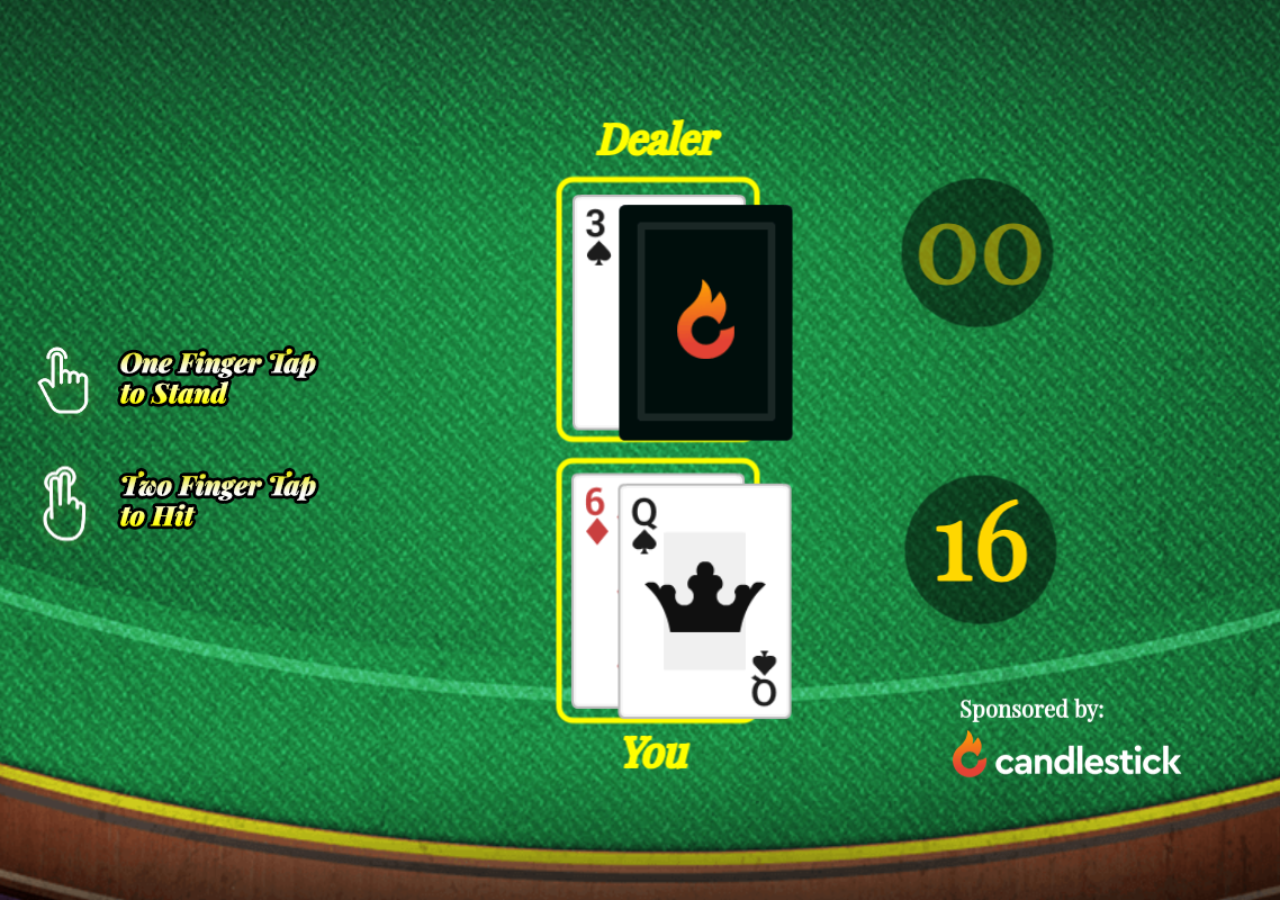
